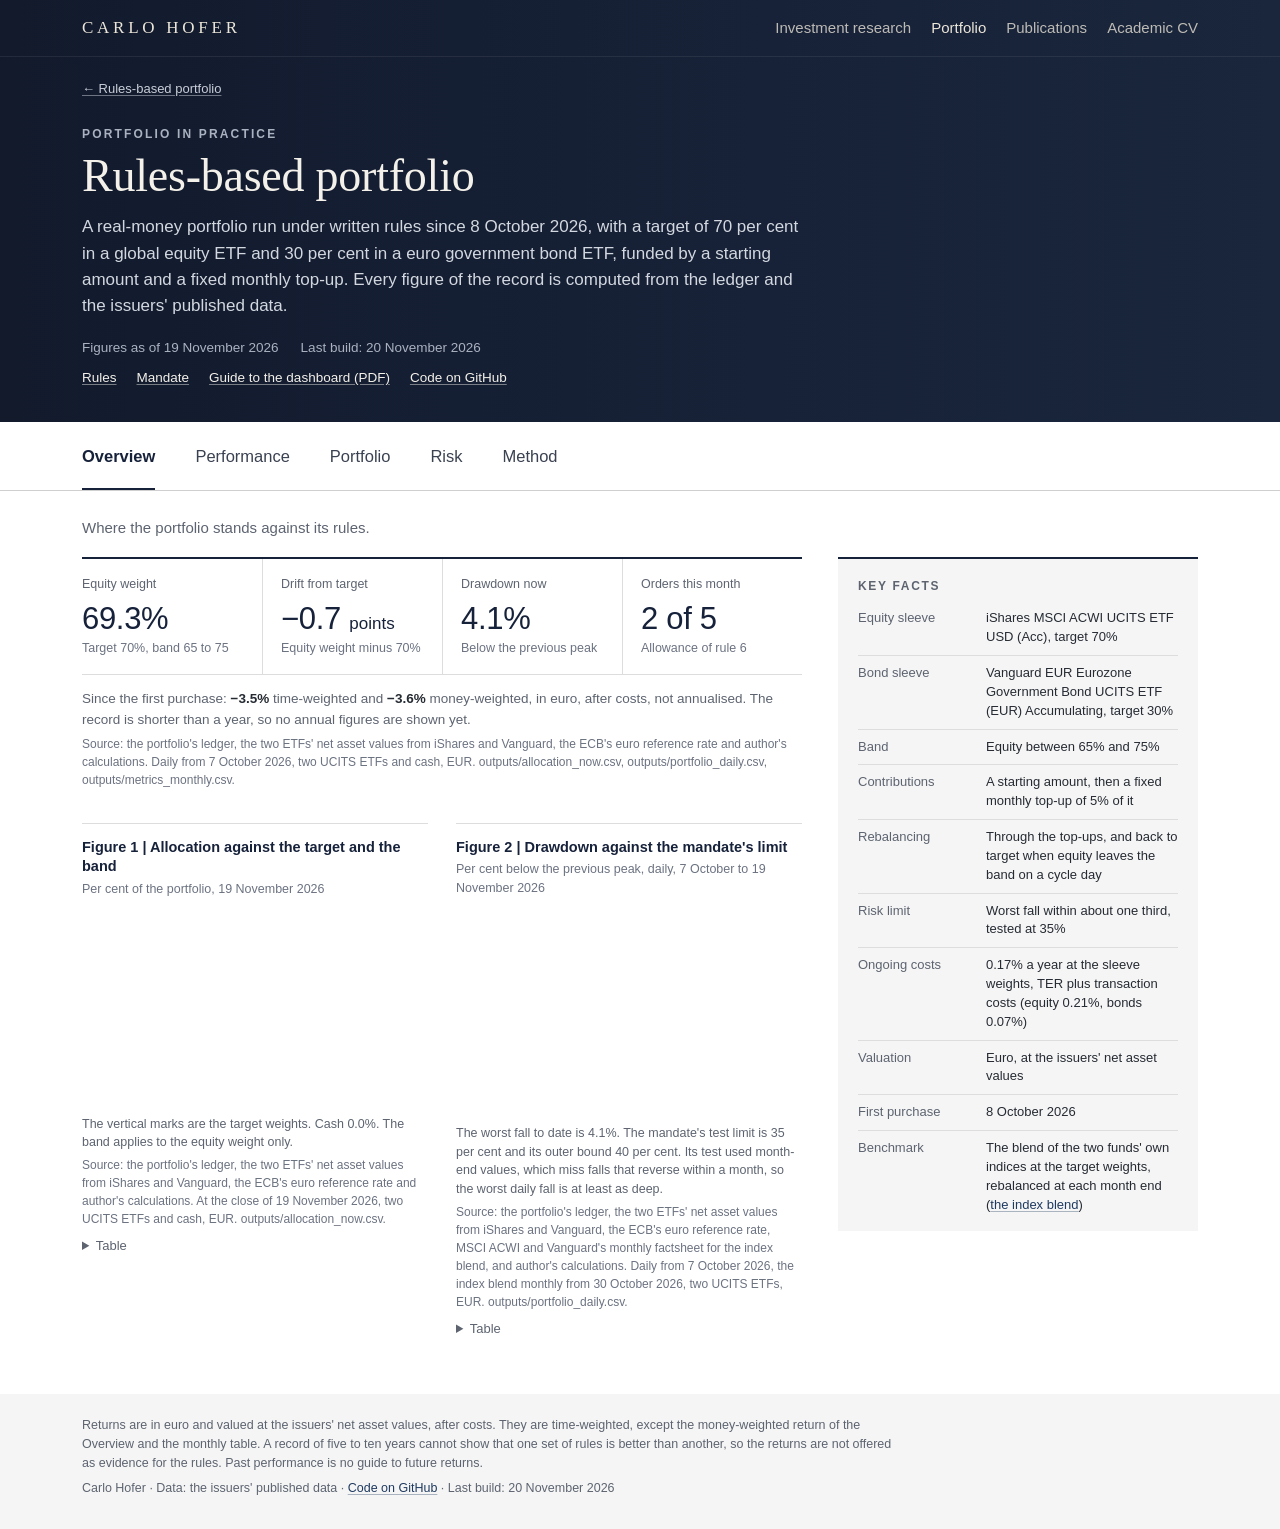
==== index.html @ 0133f90e "Test results worded as statistically significant or not, with the test and the level" ====
<!doctype html>
<html lang="en">
<head>
<meta charset="utf-8">
<meta name="viewport" content="width=device-width, initial-scale=1">
<title>Rules-based portfolio</title>
<link rel="icon" href="https://www.carlohofer.com/images/favicon.svg" type="image/svg+xml">
<meta name="description" content="A real-money portfolio run under written rules, 70/30 equity and euro government bonds: allocation, rebalancing, costs, look-through and factor exposures.">
<meta property="og:type" content="website">
<meta property="og:title" content="Rules-based portfolio">
<meta property="og:description" content="A real-money portfolio run under written rules, 70/30 equity and euro government bonds: allocation, rebalancing, costs, look-through and factor exposures.">
<meta property="og:url" content="https://www.carlohofer.com/rules-based-portfolio/">
<meta property="og:image" content="https://www.carlohofer.com/rules-based-portfolio/og-portfolio.png">
<meta property="og:image:width" content="2400">
<meta property="og:image:height" content="1260">
<meta name="twitter:card" content="summary_large_image">
<style>
:root { color-scheme: light; --plane: #ffffff; --surface: #ffffff; --ink: #262b33; --ink2: #5d6470; --muted: #6b7280; --grid: #e5e5e5; --axis: #cfcfcf; --ring: #dddddd; --accent: #16213a; --equity: #16213a; --bonds: #8d9ab0; }
@font-face {
  font-family: "EB Garamond"; src: url("https://www.carlohofer.com/assets/fonts/EBGaramond-var-latin.woff2") format("woff2");
  font-weight: 400 800; font-display: swap;
}
:root { --navy: #16213a; --tint: #f5f5f5; --rule: #dddddd; --frame: #cfcfcf; --link: #1f3a60; --meta: #6b7280; }
* { box-sizing: border-box; }
html { -webkit-text-size-adjust: 100%; }
body {
  margin: 0; background: var(--plane); color: var(--ink); -webkit-font-smoothing: antialiased;
  font: 15px/1.5 -apple-system, BlinkMacSystemFont, "Segoe UI", Roboto, "Helvetica Neue", Arial, sans-serif;
}
a { color: var(--link); text-underline-offset: .18em; text-decoration-color: rgba(31,58,96,.35); }
h1, h2 { font-family: "EB Garamond", Garamond, Georgia, serif; font-weight: 500; color: var(--navy); }
.wrap { max-width: 1180px; margin: 0 auto; padding: 0 32px; }

/* The band, the hero and the tab bar (Appendices B and E of the house standard). */
.ch-band { background: linear-gradient(90deg, #121a2c 0%, #172238 60%, #1a263b 100%); }
.ch-band__in {
  max-width: 1180px; margin: 0 auto; padding: 0 32px; height: 56px;
  display: flex; align-items: center; justify-content: space-between;
}
.ch-word {
  font-family: "EB Garamond", Garamond, Georgia, serif; font-weight: 500; text-transform: uppercase;
  letter-spacing: .22em; color: #ece6d9; text-decoration: none; font-size: 17px;
}
.ch-menu a { color: rgba(236,230,217,.78); text-decoration: none; font-size: 15px; margin-left: 20px; }
.ch-menu a:hover, .ch-menu a[aria-current] { color: #ece6d9; }
.ch-hero { background: linear-gradient(90deg, #121a2c 0%, #172238 60%, #1a263b 100%); border-top: 1px solid rgba(255,255,255,.07); padding: 6px 0 34px; color: #c9ced8; }
.ch-hero > div { max-width: 1180px; margin: 0 auto; padding: 0 32px; }
.ch-hero .ch-back { margin: 16px 0 0; font-size: 13px; color: #c9ced8; }
.ch-hero .ch-back a { color: #c9ced8; text-decoration-color: rgba(201,206,216,.5); }
.ch-over { margin: 26px 0 0; font-size: 12px; letter-spacing: .18em; text-transform: uppercase; font-weight: 600; color: #aab2c0; }
.ch-hero h1 { margin: 8px 0 0; font-size: 46px; line-height: 1.08; letter-spacing: -.005em; color: #f4f1ea; }
.ch-lead { max-width: 720px; margin: 14px 0 0; font-size: 17px; line-height: 1.55; color: #d3d8e0; }
.ch-meta { margin: 18px 0 0; font-size: 13.5px; color: #aab2c0; display: flex; flex-wrap: wrap; gap: 6px 22px; }
.ch-docs { margin: 10px 0 0; font-size: 13.5px; display: flex; flex-wrap: wrap; gap: 6px 20px; }
.ch-docs a { color: #f4f1ea; text-decoration-color: rgba(244,241,234,.45); }
.ch-tabs { position: sticky; top: 0; z-index: 5; background: #ffffff; border-bottom: 1px solid var(--frame); }
.ch-tabs > div { max-width: 1180px; margin: 0 auto; padding: 0 32px; display: flex; gap: 40px; overflow-x: auto; scrollbar-width: none; }
.ch-tabs > div::-webkit-scrollbar { display: none; }
.ch-tabs button {
  font: inherit; font-size: 16.5px; color: #3a4150; background: none; border: 0; border-bottom: 3px solid transparent;
  margin-bottom: -1px; padding: 22px 0 19px; white-space: nowrap; cursor: pointer; flex: 0 0 auto;
}
.ch-tabs button:hover { color: var(--navy); border-bottom-color: #c5ccd8; }
.ch-tabs button[aria-selected="true"] { color: var(--navy); font-weight: 600; border-bottom-color: var(--navy); }
.ch-tabs.more-r::after, .ch-tabs.more-l::before { content: ""; position: absolute; top: 0; bottom: 1px; width: 28px; pointer-events: none; }
.ch-tabs.more-r::after { right: 0; background: linear-gradient(90deg, rgba(255,255,255,0), #ffffff); }
.ch-tabs.more-l::before { left: 0; background: linear-gradient(270deg, rgba(255,255,255,0), #ffffff); }

/* The views. */
section.view { display: none; padding-bottom: 40px; }
section.view.active { display: block; }
.ch-view-lead { margin: 26px 0 0; font-size: 15px; color: var(--ink2); max-width: 760px; }
.partlead { margin: 18px 0 0; font-size: 15px; color: var(--ink2); max-width: 860px; }
.partlead a, .group .sub a { color: var(--link); }
.grid { display: grid; grid-template-columns: repeat(2, minmax(0, 1fr)); gap: 34px 28px; margin-top: 8px; }
.grid .wide { grid-column: 1 / -1; }
.grid .group { margin: 30px 0 -6px; padding: 18px 0 0; border-top: 2px solid var(--navy); }
.grid .group:first-child { margin-top: 10px; }
.grid .group h2 { font-size: 30px; line-height: 1.15; margin: 0; }
.grid .group .sub { color: var(--ink2); font-size: 15px; margin: 6px 0 0; max-width: 860px; }
.grid .section { margin: 12px 0 -14px; }
.grid .section h3 {
  display: flex; align-items: center; gap: 10px; margin: 0;
  font-family: "EB Garamond", Garamond, Georgia, serif; font-weight: 500; font-size: 23px; line-height: 1.2; color: var(--navy);
}
.grid .section h3::before { content: ""; flex: none; width: 12px; height: 12px; border-radius: 2px; background: var(--ink2); }
.grid .section.equity h3::before { background: var(--equity); }
.grid .section.bonds h3::before { background: var(--bonds); }
.grid .section .sub { color: var(--ink2); font-size: 14px; margin: 3px 0 0 22px; }

/* Exhibits (E6): a rule above, the title, the unit and period, the chart, the note and the source. */
.card { border-top: 1px solid var(--rule); padding: 14px 0 0; min-width: 0; }
.card h3 { margin: 0; font-size: 14.5px; font-weight: 600; line-height: 1.35; color: var(--navy); }
.card .asof { margin: 3px 0 10px; font-size: 12.5px; color: var(--meta); }
.card .note { margin: 6px 0 0; font-size: 12.5px; color: var(--ink2); max-width: 860px; }
.source { margin: 4px 0 0; font-size: 12px; color: var(--meta); overflow-wrap: anywhere; }
.rounding { font-size: 12px; color: var(--meta); margin: 4px 0 0; }
.plot { width: 100%; }
.empty { padding: 28px 8px; color: var(--ink2); font-size: 14px; text-align: center; background: var(--tint); }
.multiples { display: grid; grid-template-columns: repeat(3, minmax(0, 1fr)); gap: 8px 16px; }
.multiples .label { font-size: 13px; color: var(--ink2); margin: 0 0 0 4px; }
.card > p.label { font-size: 13px; font-weight: 600; color: var(--ink2); margin: 14px 0 0; }

/* The Overview (E5): the key figures, the returns, the pair, and the key facts beside them. */
.ch-top { display: grid; grid-template-columns: minmax(0, 1fr) 360px; gap: 36px; margin: 10px 0 0; align-items: start; }
.ch-main { min-width: 0; }
.ch-kpis { display: grid; grid-template-columns: repeat(4, 1fr); border-top: 2px solid var(--navy); border-bottom: 1px solid var(--rule); }
.ch-kpi { padding: 16px 18px 16px 0; min-width: 0; }
.ch-kpi + .ch-kpi { padding-left: 18px; border-left: 1px solid var(--rule); }
.ch-kpi__label { margin: 0; font-size: 12.5px; color: var(--ink2); font-weight: 500; }
.ch-kpi__value { margin: 6px 0 2px; font-size: 31px; font-weight: 500; line-height: 1.2; color: var(--navy); letter-spacing: -.01em; font-variant-numeric: tabular-nums lining-nums; }
.ch-kpi__value { white-space: nowrap; }
.ch-kpi__unit { font-size: 17px; font-weight: 500; letter-spacing: 0; }
.ch-kpi__ref { font-size: 12.5px; color: var(--meta); }
.ch-returns { margin: 14px 0 0; font-size: 13.5px; line-height: 1.55; color: var(--ink2); }
.ch-returns b { color: var(--ink); font-weight: 600; font-variant-numeric: tabular-nums; }
.ch-pair { display: grid; grid-template-columns: minmax(0, 1fr) minmax(0, 1fr); gap: 28px; margin: 34px 0 0; }
.ch-facts { background: var(--tint); border-top: 2px solid var(--navy); padding: 18px 20px 8px; }
.ch-facts h3 { margin: 0 0 6px; font-size: 12px; letter-spacing: .14em; text-transform: uppercase; color: var(--ink2); font-weight: 600; }
.ch-facts dl { margin: 0; }
.ch-fact { display: grid; grid-template-columns: 118px 1fr; gap: 10px; padding: 8px 0; border-top: 1px solid var(--rule); font-size: 13px; line-height: 1.45; }
.ch-fact:first-of-type { border-top: 0; }
.ch-fact dt { color: var(--ink2); }
.ch-fact dd { margin: 0; color: var(--ink); }

/* Rows of figures in the other views, drawn as the strip of key figures. */
.tiles { display: grid; grid-template-columns: repeat(6, minmax(0, 1fr)); border-top: 2px solid var(--navy); border-bottom: 1px solid var(--rule); }
.tile { padding: 14px 16px 14px 0; min-width: 0; }
.tile + .tile { padding-left: 16px; border-left: 1px solid var(--rule); }
.tile .name { font-size: 12.5px; color: var(--ink2); font-weight: 500; margin: 0 0 4px; }
.tile .value { font-size: 26px; font-weight: 500; line-height: 1.2; color: var(--navy); font-variant-numeric: tabular-nums lining-nums; }
.tile .change { font-size: 12.5px; color: var(--meta); margin-top: 4px; }
/* The name, the value and the note line up across the cells of a row, whichever label wraps. */
@supports (grid-template-rows: subgrid) {
  .tile { display: grid; grid-row: span 3; grid-template-rows: subgrid; row-gap: 0; }
}
.tilenote { font-size: 13px; color: var(--ink2); margin: 10px 0 0; max-width: 860px; }
.tiles.three { grid-template-columns: repeat(3, minmax(0, 1fr)); }
.tiles.four { grid-template-columns: repeat(4, minmax(0, 1fr)); }
.duo { display: grid; grid-template-columns: repeat(2, minmax(0, 1fr)); margin: 10px 0 6px; border-top: 1px solid var(--rule); border-bottom: 1px solid var(--rule); }
.duo .value { font-size: 22px; }

/* Tables. */
details.twin { margin-top: 8px; }
details.twin summary { font-size: 13px; color: var(--ink2); cursor: pointer; }
.tablewrap { overflow-x: auto; margin-top: 6px; }
.tw { position: relative; }
.tablewrap th:first-child, .tablewrap td:first-child { position: sticky; left: 0; background: var(--surface); z-index: 1; }
.tablewrap th:first-child { background: var(--tint); }
.tw.more::after {
  content: ""; position: absolute; top: 0; right: 0; bottom: 0; width: 28px;
  background: linear-gradient(90deg, rgba(255,255,255,0), #ffffff); pointer-events: none;
}
table { border-collapse: collapse; width: 100%; font-size: 13px; font-variant-numeric: tabular-nums; }
th, td { text-align: left; padding: 5px 8px; border-bottom: 1px solid var(--rule); white-space: nowrap; }
th { color: var(--ink2); font-weight: 600; background: var(--tint); }
td.num, th.num { text-align: right; }
table.headwrap th { white-space: normal; vertical-align: bottom; }
table.cellwrap td { white-space: normal; }

/* Text parts of the Method view and the Log. */
.rules { max-width: 860px; overflow-wrap: anywhere; }
.rules h1 { font-size: 1.3rem; } .rules h2 { font-size: 1.35rem; margin-top: 1.4em; }
.rules table { white-space: normal; min-width: 560px; }
.rules td, .rules th { white-space: normal; vertical-align: top; overflow-wrap: normal; }
.rules code { font-size: 0.86em; overflow-wrap: anywhere; }
.reportbody h2 { font-family: inherit; font-size: 15px; font-weight: 600; margin: 14px 0 6px; color: var(--ink); }
.reportbody p { font-size: 14px; margin: 6px 0; max-width: 860px; }
.reportbody table, table.prose { white-space: normal; min-width: 560px; }
.reportbody td, .reportbody th, table.prose td, table.prose th { white-space: normal; vertical-align: top; }
table.prose td:first-child, table.prose th:first-child { white-space: nowrap; }
.notebody p { margin: 8px 0 0; max-width: 760px; }
.notebody p.figures { color: var(--ink2); font-size: 13.5px; }
.quarterly ul.issues { list-style: none; margin: 10px 0 0; padding: 0; }
.quarterly ul.issues li { padding: 10px 0; border-top: 1px solid var(--rule); }
.quarterly ul.issues li .asof { display: block; margin: 2px 0 0; }
.card.essay > p.part { margin: 10px 0 0; max-width: 860px; }
.card.essay > .ch-pair { margin: 22px 0 14px; }
sup.fn { font-size: max(11px, 0.72em); line-height: 0; margin-left: 1px; }
sup.fn a { text-decoration: none; }
ol.notes { margin: 6px 0 0; padding-left: 1.6em; font-size: 13px; color: var(--ink2); max-width: 860px; }
ol.notes li { margin: 3px 0; overflow-wrap: anywhere; }
.card.projects > p { margin: 8px 0 0; max-width: 860px; font-size: 14px; }
dl.terms { display: grid; grid-template-columns: max-content 1fr; gap: 6px 18px; font-size: 14px; margin: 4px 0 0; max-width: 1000px; }
dl.terms dt { font-weight: 600; } dl.terms dd { margin: 0; color: var(--ink2); }

/* The footer (E8). */
footer { color: var(--ink2); background: var(--tint); font-size: 12.5px; padding: 22px 0 26px; margin-top: 16px; }
/* Collapsible panes (E10), in the tones of the tab bar, and the selector of a chart. */
.ch-panes { margin: 28px 0 0; border-bottom: 1px solid var(--frame); }
.ch-pane { border-top: 1px solid var(--frame); }
.ch-pane > summary { box-sizing: border-box; list-style: none; cursor: pointer; display: flex; align-items: flex-start; justify-content: space-between; gap: 16px; min-height: 44px; padding: 14px 0 13px; font-size: 16.5px; color: #3a4150; }
.ch-pane > summary::-webkit-details-marker { display: none; }
.ch-pane > summary::after { content: ""; flex: none; width: 8px; height: 8px; margin: calc(0.75em - 7px) 6px 0 0; border-right: 2px solid currentColor; border-bottom: 2px solid currentColor; transform: rotate(45deg); }
.ch-pane > summary:hover { color: var(--navy); }
.ch-pane > summary:focus-visible { outline: 2px solid var(--navy); outline-offset: 2px; }
.ch-pane[open] > summary { color: var(--navy); font-weight: 600; }
.ch-pane[open] > summary::after { transform: rotate(225deg); margin-top: calc(0.75em - 3px); }
.ch-pane__body { padding: 4px 0 26px; }
.ch-pane__body > .card { padding-top: 0; border-top: 0; }
.ch-pane__body > .card + .card { margin-top: 28px; padding-top: 14px; border-top: 1px solid var(--rule); }
/* A pane's headline over a lighter line that names its members, the groups of panes under their labels, and the line
   of links to the panes under the part's lead. A pane's address lands its headline under the tabs. */
.ch-pane { scroll-margin-top: 80px; }
.ch-pane__head { display: block; min-width: 0; }
.ch-pane__title { display: block; }
.ch-pane__members { display: block; margin-top: 2px; font-size: 13.5px; line-height: 1.4; font-weight: 400; color: var(--meta); }
.ch-panes--grouped { border-bottom: 0; }
.ch-group { border-bottom: 1px solid var(--frame); }
.ch-group + .ch-group { margin-top: 40px; }
.ch-group__label { margin: 0 0 10px; font-size: 12.5px; line-height: 1.4; font-weight: 600; letter-spacing: 0.06em; text-transform: uppercase; color: var(--meta); }
.ch-group__lead { margin: -4px 0 12px; font-size: 14px; line-height: 1.5; color: var(--ink2); }
.ch-jump { display: flex; flex-wrap: wrap; gap: 0 28px; margin: 12px 0 0; padding: 0; list-style: none; font-size: 14.5px; line-height: 1.35; }
.ch-jump li { margin: 0; }
.ch-jump a { display: inline-flex; align-items: center; min-height: 32px; color: #3a4150; text-decoration: underline; text-decoration-color: #c5ccd8; text-decoration-thickness: 1px; text-underline-offset: 4px; }
.ch-jump a:hover { color: var(--navy); text-decoration-color: var(--navy); }
.ch-jump a:focus-visible { outline: 2px solid var(--navy); outline-offset: 2px; }
table.history tr.group td { background: var(--tint); padding-top: 10px; }
.ch-select { margin: 10px 0 2px; font-size: 13.5px; color: var(--ink2); }
.ch-select select { font: inherit; color: var(--ink); margin-left: 6px; min-height: 36px; padding: 4px 8px; border: 1px solid var(--frame); background: var(--surface); }
footer p { margin: 0 0 6px; max-width: 820px; }
footer p.colophon { max-width: none; }

@media (max-width: 1000px) {
  .tiles { grid-template-columns: repeat(3, minmax(0, 1fr)); }
}
@media (max-width: 860px) {
  .wrap, .ch-band__in, .ch-hero > div, .ch-tabs > div { padding: 0 16px; }
  .ch-hero h1 { font-size: 34px; }
  .ch-lead { font-size: 16px; }
  .ch-tabs > div { gap: 15px; }
  .ch-tabs button { font-size: 14px; padding: 17px 0 14px; min-height: 44px; }
  .ch-top { grid-template-columns: minmax(0, 1fr); gap: 24px; }
  .ch-kpis { grid-template-columns: 1fr 1fr; }
  .ch-kpi__value { font-size: 27px; }
  .ch-kpi:nth-child(3) { border-left: 0; padding-left: 0; border-top: 1px solid var(--rule); }
  .ch-kpi:nth-child(4) { border-top: 1px solid var(--rule); }
  .ch-pair { grid-template-columns: minmax(0, 1fr); gap: 26px; }
  .ch-fact { grid-template-columns: 104px 1fr; }
  .grid { grid-template-columns: minmax(0, 1fr); gap: 30px; }
  .grid .group h2 { font-size: 26px; }
  .tiles, .tiles.three, .tiles.four { grid-template-columns: repeat(2, minmax(0, 1fr)); }
  .tile:nth-child(odd) { border-left: 0; padding-left: 0; }
  .tile:nth-child(n+3) { border-top: 1px solid var(--rule); }
  .tiles.three .tile:nth-child(3) { grid-column: 1 / -1; }
  .multiples { grid-template-columns: repeat(2, minmax(0, 1fr)); }
}
@media (max-width: 860px) {
  .ch-pane { scroll-margin-top: 64px; }
  .ch-pane > summary { font-size: 15px; }
  .ch-pane__members { font-size: 13px; }
  .ch-jump { gap: 0 20px; font-size: 14px; }
  .ch-jump a { min-height: 44px; }
}
@media (max-width: 399.98px) { .ch-pane > summary { font-size: 14px; gap: 10px; } }
@media (max-width: 385.98px) { .ch-pane > summary { font-size: 13.5px; } }
@media print { .ch-pane::details-content { content-visibility: visible; display: block; } .ch-pane > summary::after { display: none; } }
@media (max-width: 700px) {
  .tablewrap table.wrapfirst th:first-child, .tablewrap table.wrapfirst td:first-child { white-space: normal; min-width: 9em; }
}
@media (max-width: 600px) { .ch-band__in { height: 48px; } .ch-menu a:not(:first-child) { display: none; } }
@media (max-width: 480px) {
  .multiples { grid-template-columns: minmax(0, 1fr); }
  dl.terms { grid-template-columns: minmax(0, 1fr); }
  dl.terms dd { margin-bottom: 6px; }
  .duo { grid-template-columns: minmax(0, 1fr); }
  .duo .tile + .tile { border-left: 0; padding-left: 0; border-top: 1px solid var(--rule); }
}
@media (max-width: 385px) {
  .ch-tabs > div { gap: 9px; }
  .ch-tabs button { font-size: 13.5px; }
}
</style>
<script src="https://cdn.plot.ly/plotly-cartesian-2.35.2.min.js" integrity="sha384-gKF7EaMDoWW1zLWkouldmVWF5jqEKrAswAciW73iNzqlomabVVPO60XkJvL5q/Ie" crossorigin="anonymous" defer></script>
<script data-goatcounter="https://carlohofer.goatcounter.com/count" async src="https://gc.zgo.at/count.v5.js" crossorigin="anonymous" integrity="sha384-atnOLvQb9t+jTSipvd75X2yginT4PjVbqDdlJAmxMm+wYElFmeR6EmLP5bYeoRVQ"></script>
<script>
document.addEventListener('click', function (e) {
  var a = e.target.closest && e.target.closest('a[href]');
  if (!a || !window.goatcounter || !window.goatcounter.count) return;
  var u = new URL(a.href, location.href);
  var pdf = /\.pdf$/i.test(u.pathname);
  if (!pdf && u.hostname === location.hostname) return;
  var path = 'PDF ' + u.hostname + u.pathname;
  if (!pdf) path = 'Link ' + (u.hostname || u.protocol) + u.pathname;
  window.goatcounter.count({path: path, title: a.textContent.trim(), event: true});
});
</script>
</head>
<body>
<header class="ch-band"><div class="ch-band__in">
<a class="ch-word" href="https://www.carlohofer.com/">Carlo Hofer</a>
<div class="ch-menu" role="navigation" aria-label="Site"><a href="https://www.carlohofer.com/projects/">Investment research</a><a href="https://www.carlohofer.com/projects/rules-based-portfolio/" aria-current="true">Portfolio</a><a href="https://www.carlohofer.com/publications/">Publications</a><a href="https://www.carlohofer.com/cv/">Academic CV</a></div>
</div></header>
<header class="ch-hero"><div>
<p class="ch-back"><a href="https://www.carlohofer.com/projects/rules-based-portfolio/">&larr; Rules-based portfolio</a></p>
<p class="ch-over">Portfolio in practice</p>
<h1>Rules-based portfolio</h1>
<p class="ch-lead">A real-money portfolio run under written rules since 8 October 2026, with a target of 70 per cent in a global equity ETF and 30 per cent in a euro government bond ETF, funded by a starting amount and a fixed monthly top-up. Every figure of the record is computed from the ledger and the issuers&#x27; published data.</p>
<div class="ch-meta"><span>Figures as of 19 November 2026</span><span>Last build: 20 November 2026</span></div>
<div class="ch-docs"><a href="https://github.com/ochofer/rules-based-portfolio/blob/main/rules/RULES.md">Rules</a><a href="https://github.com/ochofer/rules-based-portfolio/blob/main/mandate/MANDATE.md">Mandate</a><a href="guide/guide.pdf">Guide to the dashboard (PDF)</a><a href="https://github.com/ochofer/rules-based-portfolio">Code on GitHub</a></div>
</div></header>
<div class="ch-tabs" role="navigation" aria-label="Views"><div><button type="button" data-view="overview" aria-selected="false">Overview</button><button type="button" data-view="performance" aria-selected="false">Performance</button><button type="button" data-view="portfolio" aria-selected="false">Portfolio</button><button type="button" data-view="risk" aria-selected="false">Risk</button><button type="button" data-view="method" aria-selected="false">Method</button></div></div>
<main class="wrap">
<section class="view" id="view-overview" aria-label="Overview"><p class="ch-view-lead">Where the portfolio stands against its rules.</p><div class="grid"><div class="wide ch-top"><div class="ch-main"><div class="ch-kpis"><div class="ch-kpi"><p class="ch-kpi__label">Equity weight</p><div class="ch-kpi__value">69.3%</div><div class="ch-kpi__ref">Target 70%, band 65 to 75</div></div><div class="ch-kpi"><p class="ch-kpi__label">Drift from target</p><div class="ch-kpi__value">−0.7 <span class="ch-kpi__unit">points</span></div><div class="ch-kpi__ref">Equity weight minus 70%</div></div><div class="ch-kpi"><p class="ch-kpi__label">Drawdown now</p><div class="ch-kpi__value">4.1%</div><div class="ch-kpi__ref">Below the previous peak</div></div><div class="ch-kpi"><p class="ch-kpi__label">Orders this month</p><div class="ch-kpi__value">2 of 5</div><div class="ch-kpi__ref">Allowance of rule 6</div></div></div><p class="ch-returns">Since the first purchase: <b>−3.5%</b> time-weighted and <b>−3.6%</b> money-weighted, in euro, after costs, not annualised. The record is shorter than a year, so no annual figures are shown yet.</p><p class="source">Source: the portfolio&#x27;s ledger, the two ETFs&#x27; net asset values from iShares and Vanguard, the ECB&#x27;s euro reference rate and author&#x27;s calculations. Daily from 7 October 2026, two UCITS ETFs and cash, EUR. outputs/allocation_now.csv, outputs/portfolio_daily.csv, outputs/metrics_monthly.csv.</p><div class="ch-pair"><article class="card"><h3 id="figure-1">Figure 1 | Allocation against the target and the band</h3><p class="asof">Per cent of the portfolio, 19 November 2026</p><div class="plot" id="c2" style="height:200px" role="img" aria-label="Allocation against the target and the band"></div><p class="note">The vertical marks are the target weights. Cash 0.0%. The band applies to the equity weight only.</p><p class="source">Source: the portfolio&#x27;s ledger, the two ETFs&#x27; net asset values from iShares and Vanguard, the ECB&#x27;s euro reference rate and author&#x27;s calculations. At the close of 19 November 2026, two UCITS ETFs and cash, EUR. outputs/allocation_now.csv.</p><details class="twin"><summary>Table</summary><div class="tw"><div class="tablewrap"><table><thead><tr><th>Sleeve</th><th class="num">Weight</th><th class="num">Target weight</th><th>Band</th></tr></thead><tbody><tr><td>Equity</td><td class="num">69.3%</td><td class="num">70.0%</td><td>Band 65 to 75</td></tr><tr><td>Bonds</td><td class="num">30.7%</td><td class="num">30.0%</td><td></td></tr><tr><td>Cash</td><td class="num">0.0%</td><td class="num"></td><td></td></tr></tbody></table></div></div><p class="rounding">Due to rounding, the parts may not sum to 100 per cent.</p></details></article><article class="card"><h3 id="figure-2">Figure 2 | Drawdown against the mandate&#x27;s limit</h3><p class="asof">Per cent below the previous peak, daily, 7 October to 19 November 2026</p><div class="plot" id="c4" style="height:210px" role="img" aria-label="Drawdown against the mandate&#x27;s limit"></div><p class="note">The worst fall to date is 4.1%. The mandate&#x27;s test limit is 35 per cent and its outer bound 40 per cent. Its test used month-end values, which miss falls that reverse within a month, so the worst daily fall is at least as deep.</p><p class="source">Source: the portfolio&#x27;s ledger, the two ETFs&#x27; net asset values from iShares and Vanguard, the ECB&#x27;s euro reference rate, MSCI ACWI and Vanguard&#x27;s monthly factsheet for the index blend, and author&#x27;s calculations. Daily from 7 October 2026, the index blend monthly from 30 October 2026, two UCITS ETFs, EUR. outputs/portfolio_daily.csv.</p><details class="twin"><summary>Table</summary><div class="tw"><div class="tablewrap"><table><thead><tr><th>Date</th><th class="num">Portfolio</th><th class="num">Index blend</th></tr></thead><tbody><tr><td>7 Oct 2026, start</td><td class="num">0.0%</td><td class="num">n/a</td></tr><tr><td>8 Oct 2026</td><td class="num">0.0%</td><td class="num">n/a</td></tr><tr><td>9 Oct 2026</td><td class="num">0.0%</td><td class="num">n/a</td></tr><tr><td>12 Oct 2026</td><td class="num">0.0%</td><td class="num">n/a</td></tr><tr><td>13 Oct 2026</td><td class="num">0.1%</td><td class="num">n/a</td></tr><tr><td>14 Oct 2026</td><td class="num">0.8%</td><td class="num">n/a</td></tr><tr><td>15 Oct 2026</td><td class="num">0.8%</td><td class="num">n/a</td></tr><tr><td>16 Oct 2026</td><td class="num">1.3%</td><td class="num">n/a</td></tr><tr><td>19 Oct 2026</td><td class="num">1.3%</td><td class="num">n/a</td></tr><tr><td>20 Oct 2026</td><td class="num">1.1%</td><td class="num">n/a</td></tr><tr><td>21 Oct 2026</td><td class="num">0.8%</td><td class="num">n/a</td></tr><tr><td>22 Oct 2026</td><td class="num">1.5%</td><td class="num">n/a</td></tr><tr><td>23 Oct 2026</td><td class="num">1.7%</td><td class="num">n/a</td></tr><tr><td>26 Oct 2026</td><td class="num">1.3%</td><td class="num">n/a</td></tr><tr><td>27 Oct 2026</td><td class="num">0.6%</td><td class="num">n/a</td></tr><tr><td>28 Oct 2026</td><td class="num">0.3%</td><td class="num">n/a</td></tr><tr><td>29 Oct 2026</td><td class="num">0.3%</td><td class="num">n/a</td></tr><tr><td>30 Oct 2026</td><td class="num">1.6%</td><td class="num">0.0%</td></tr><tr><td>2 Nov 2026</td><td class="num">2.0%</td><td class="num">n/a</td></tr><tr><td>3 Nov 2026</td><td class="num">1.8%</td><td class="num">n/a</td></tr><tr><td>4 Nov 2026</td><td class="num">1.3%</td><td class="num">n/a</td></tr><tr><td>5 Nov 2026</td><td class="num">3.0%</td><td class="num">n/a</td></tr><tr><td>6 Nov 2026</td><td class="num">3.1%</td><td class="num">n/a</td></tr><tr><td>9 Nov 2026</td><td class="num">1.8%</td><td class="num">n/a</td></tr><tr><td>10 Nov 2026</td><td class="num">2.0%</td><td class="num">n/a</td></tr><tr><td>11 Nov 2026</td><td class="num">0.7%</td><td class="num">n/a</td></tr><tr><td>12 Nov 2026</td><td class="num">0.8%</td><td class="num">n/a</td></tr><tr><td>13 Nov 2026</td><td class="num">1.0%</td><td class="num">n/a</td></tr><tr><td>16 Nov 2026</td><td class="num">1.9%</td><td class="num">n/a</td></tr><tr><td>17 Nov 2026</td><td class="num">2.6%</td><td class="num">n/a</td></tr><tr><td>18 Nov 2026</td><td class="num">2.8%</td><td class="num">n/a</td></tr><tr><td>19 Nov 2026</td><td class="num">4.1%</td><td class="num">n/a</td></tr></tbody></table></div></div></details></article></div></div><aside class="ch-facts" id="key-facts"><h3>Key facts</h3><dl><div class="ch-fact"><dt>Equity sleeve</dt><dd>iShares MSCI ACWI UCITS ETF USD (Acc), target 70%</dd></div><div class="ch-fact"><dt>Bond sleeve</dt><dd>Vanguard EUR Eurozone Government Bond UCITS ETF (EUR) Accumulating, target 30%</dd></div><div class="ch-fact"><dt>Band</dt><dd>Equity between 65% and 75%</dd></div><div class="ch-fact"><dt>Contributions</dt><dd>A starting amount, then a fixed monthly top-up of 5% of it</dd></div><div class="ch-fact"><dt>Rebalancing</dt><dd>Through the top-ups, and back to target when equity leaves the band on a cycle day</dd></div><div class="ch-fact"><dt>Risk limit</dt><dd>Worst fall within about one third, tested at 35%</dd></div><div class="ch-fact"><dt>Ongoing costs</dt><dd>0.17% a year at the sleeve weights, TER plus transaction costs (equity 0.21%, bonds 0.07%)</dd></div><div class="ch-fact"><dt>Valuation</dt><dd>Euro, at the issuers&#x27; net asset values</dd></div><div class="ch-fact"><dt>First purchase</dt><dd>8 October 2026</dd></div><div class="ch-fact"><dt>Benchmark</dt><dd>The blend of the two funds&#x27; own indices at the target weights, rebalanced at each month end (<a href="#method-not-done">the index blend</a>)</dd></div></dl></aside></div></div></section><section class="view" id="view-performance" aria-label="Performance"><p class="ch-view-lead">What the portfolio has returned since the first purchase, how that sets against its comparators, what was paid in and what running it costs.</p><div class="grid"><article class="card wide"><h3 id="figure-3">Figure 3 | Growth of 100: the portfolio, the two reference portfolios and the index blend</h3><p class="asof">As of 19 November 2026. 100 is the starting amount before the first order. The index blend starts at the portfolio&#x27;s level on the first month end, 30 October 2026, and is drawn once a second month&#x27;s returns are published</p><div class="plot" id="c3" style="height:340px" role="img" aria-label="Growth of 100: the portfolio, the two reference portfolios and the index blend"></div><p class="note">Reference B&#x27;s dotted line lies on reference A&#x27;s so far: on each cycle day the top-up alone has brought reference portfolio A back to the target weights, which is where reference portfolio B goes on every cycle day.</p><p class="note">Why the portfolio has no optimiser, no single market index as its benchmark, no views and no signal: <a href="#method-not-done">Method</a>.</p><p class="source">Source: the portfolio&#x27;s ledger, the two ETFs&#x27; net asset values from iShares and Vanguard, the ECB&#x27;s euro reference rate, MSCI ACWI and Vanguard&#x27;s monthly factsheet for the index blend, and author&#x27;s calculations. Daily from 7 October 2026, the index blend monthly from 30 October 2026, two UCITS ETFs, EUR. outputs/portfolio_daily.csv.</p><details class="twin"><summary>Table</summary><div class="tw"><div class="tablewrap"><table><thead><tr><th>Date</th><th class="num">Portfolio</th><th class="num">Reference A</th><th class="num">Reference B</th><th class="num">Index blend</th></tr></thead><tbody><tr><td>7 Oct 2026, start</td><td class="num">100.0</td><td class="num">100.0</td><td class="num">100.0</td><td class="num">n/a</td></tr><tr><td>8 Oct 2026</td><td class="num">100.1</td><td class="num">100.0</td><td class="num">100.0</td><td class="num">n/a</td></tr><tr><td>9 Oct 2026</td><td class="num">100.5</td><td class="num">100.4</td><td class="num">100.4</td><td class="num">n/a</td></tr><tr><td>12 Oct 2026</td><td class="num">100.6</td><td class="num">100.5</td><td class="num">100.5</td><td class="num">n/a</td></tr><tr><td>13 Oct 2026</td><td class="num">100.4</td><td class="num">100.3</td><td class="num">100.3</td><td class="num">n/a</td></tr><tr><td>14 Oct 2026</td><td class="num">99.7</td><td class="num">99.6</td><td class="num">99.6</td><td class="num">n/a</td></tr><tr><td>15 Oct 2026</td><td class="num">99.8</td><td class="num">99.7</td><td class="num">99.7</td><td class="num">n/a</td></tr><tr><td>16 Oct 2026</td><td class="num">99.2</td><td class="num">99.2</td><td class="num">99.2</td><td class="num">n/a</td></tr><tr><td>19 Oct 2026</td><td class="num">99.3</td><td class="num">99.2</td><td class="num">99.2</td><td class="num">n/a</td></tr><tr><td>20 Oct 2026</td><td class="num">99.5</td><td class="num">99.4</td><td class="num">99.4</td><td class="num">n/a</td></tr><tr><td>21 Oct 2026</td><td class="num">99.7</td><td class="num">99.6</td><td class="num">99.6</td><td class="num">n/a</td></tr><tr><td>22 Oct 2026</td><td class="num">99.0</td><td class="num">98.9</td><td class="num">98.9</td><td class="num">n/a</td></tr><tr><td>23 Oct 2026</td><td class="num">98.9</td><td class="num">98.8</td><td class="num">98.8</td><td class="num">n/a</td></tr><tr><td>26 Oct 2026</td><td class="num">99.3</td><td class="num">99.2</td><td class="num">99.2</td><td class="num">n/a</td></tr><tr><td>27 Oct 2026</td><td class="num">99.9</td><td class="num">99.8</td><td class="num">99.8</td><td class="num">n/a</td></tr><tr><td>28 Oct 2026</td><td class="num">100.3</td><td class="num">100.2</td><td class="num">100.2</td><td class="num">n/a</td></tr><tr><td>29 Oct 2026</td><td class="num">100.3</td><td class="num">100.2</td><td class="num">100.2</td><td class="num">n/a</td></tr><tr><td>30 Oct 2026</td><td class="num">99.0</td><td class="num">98.9</td><td class="num">98.9</td><td class="num">99.0</td></tr><tr><td>2 Nov 2026</td><td class="num">98.6</td><td class="num">98.5</td><td class="num">98.5</td><td class="num">n/a</td></tr><tr><td>3 Nov 2026</td><td class="num">98.7</td><td class="num">98.6</td><td class="num">98.6</td><td class="num">n/a</td></tr><tr><td>4 Nov 2026</td><td class="num">99.2</td><td class="num">99.1</td><td class="num">99.1</td><td class="num">n/a</td></tr><tr><td>5 Nov 2026</td><td class="num">97.5</td><td class="num">97.5</td><td class="num">97.5</td><td class="num">n/a</td></tr><tr><td>6 Nov 2026</td><td class="num">97.4</td><td class="num">97.4</td><td class="num">97.4</td><td class="num">n/a</td></tr><tr><td>9 Nov 2026</td><td class="num">98.7</td><td class="num">98.7</td><td class="num">98.7</td><td class="num">n/a</td></tr><tr><td>10 Nov 2026</td><td class="num">98.5</td><td class="num">98.5</td><td class="num">98.5</td><td class="num">n/a</td></tr><tr><td>11 Nov 2026</td><td class="num">99.8</td><td class="num">99.8</td><td class="num">99.8</td><td class="num">n/a</td></tr><tr><td>12 Nov 2026</td><td class="num">99.8</td><td class="num">99.7</td><td class="num">99.7</td><td class="num">n/a</td></tr><tr><td>13 Nov 2026</td><td class="num">99.6</td><td class="num">99.6</td><td class="num">99.6</td><td class="num">n/a</td></tr><tr><td>16 Nov 2026</td><td class="num">98.6</td><td class="num">98.6</td><td class="num">98.6</td><td class="num">n/a</td></tr><tr><td>17 Nov 2026</td><td class="num">97.9</td><td class="num">97.9</td><td class="num">97.9</td><td class="num">n/a</td></tr><tr><td>18 Nov 2026</td><td class="num">97.8</td><td class="num">97.7</td><td class="num">97.7</td><td class="num">n/a</td></tr><tr><td>19 Nov 2026</td><td class="num">96.5</td><td class="num">96.4</td><td class="num">96.4</td><td class="num">n/a</td></tr></tbody></table></div></div></details></article><div class="group wide" id="comparisons"><h2>Comparisons</h2><p class="sub">The record beside comparators that receive the same contributions on the same days, each with its volatility, its worst fall and the band chance alone produces over the same span.</p><ul class="ch-jump"><li><a href="#pane-same-rules">The benchmark and the rules without costs</a></li><li><a href="#pane-splits">Other splits of equity and bonds</a></li><li><a href="#pane-one-fund">One fund instead of two</a></li><li><a href="#pane-market">The global market portfolio</a></li><li><a href="#pane-savings">Savings</a></li><li><a href="#pane-managed">A bank&#x27;s managed profile</a></li><li><a href="#pane-effects">Where each difference came from</a></li></ul></div><article class="card wide"><h3 id="table-1">Table 1 | The portfolio and its comparators since the first purchase</h3><p class="asof">As of 19 November 2026</p><div class="tw"><div class="tablewrap"><table class="wrapfirst headwrap"><thead><tr><th>Comparator</th><th class="num">Return, time-weighted</th><th class="num">Volatility</th><th class="num">Worst fall</th><th class="num">Difference, points</th><th class="num">Band chance alone produces, points</th><th>Window</th></tr></thead><tbody><tr><td>The portfolio</td><td class="num">−3.5%</td><td class="num">10.8%</td><td class="num">4.1%</td><td class="num">n/a</td><td class="num">n/a</td><td>8 Oct to 19 Nov 2026, 31 days</td></tr><tr><td>The benchmark, the index blend</td><td class="num">n/a</td><td class="num">n/a</td><td class="num">n/a</td><td class="num">n/a</td><td class="num">n/a</td><td>Month ends from 30 Oct 2026</td></tr><tr><td>The same rules with the first-ranked funds</td><td class="num">−3.6%</td><td class="num">10.7%</td><td class="num">4.0%</td><td class="num">+0.0</td><td class="num">±0.2, inside the band</td><td>8 Oct to 19 Nov 2026, 31 days</td></tr><tr><td>Reference A, the same rules without costs</td><td class="num">−3.6%</td><td class="num">10.7%</td><td class="num">4.0%</td><td class="num">−0.1</td><td class="num">±0.2, inside the band</td><td>8 Oct to 19 Nov 2026, 31 days</td></tr><tr><td>Reference B, back to the target weights every cycle day</td><td class="num">−3.6%</td><td class="num">10.7%</td><td class="num">4.0%</td><td class="num">−0.1</td><td class="num">±0.2, inside the band</td><td>8 Oct to 19 Nov 2026, 31 days</td></tr><tr><td>100/0, the same rules</td><td class="num">−5.5%</td><td class="num">15.4%</td><td class="num">6.1%</td><td class="num">−1.9</td><td class="num">±3.4, inside the band</td><td>8 Oct to 19 Nov 2026, 31 days</td></tr><tr><td>90/10, the same rules</td><td class="num">−4.8%</td><td class="num">13.8%</td><td class="num">5.4%</td><td class="num">−1.3</td><td class="num">±2.2, inside the band</td><td>8 Oct to 19 Nov 2026, 31 days</td></tr><tr><td>80/20, the same rules</td><td class="num">−4.2%</td><td class="num">12.2%</td><td class="num">4.7%</td><td class="num">−0.7</td><td class="num">±1.1, inside the band</td><td>8 Oct to 19 Nov 2026, 31 days</td></tr><tr><td>60/40, the same rules</td><td class="num">−3.0%</td><td class="num">9.2%</td><td class="num">3.4%</td><td class="num">+0.6</td><td class="num">±1.2, inside the band</td><td>8 Oct to 19 Nov 2026, 31 days</td></tr><tr><td>The S&amp;P 500 fund</td><td class="num">−5.9%</td><td class="num">19.8%</td><td class="num">6.4%</td><td class="num">−2.4</td><td class="num">±7.0, inside the band</td><td>8 Oct to 19 Nov 2026, 31 days</td></tr><tr><td>The MSCI World fund</td><td class="num">−4.7%</td><td class="num">16.1%</td><td class="num">5.3%</td><td class="num">−1.2</td><td class="num">±4.0, inside the band</td><td>8 Oct to 19 Nov 2026, 31 days</td></tr><tr><td>LifeStrategy 60% Equity</td><td class="num">−2.7%</td><td class="num">9.0%</td><td class="num">3.3%</td><td class="num">+0.8</td><td class="num">±2.5, inside the band</td><td>8 Oct to 19 Nov 2026, 31 days</td></tr><tr><td>LifeStrategy 80% Equity</td><td class="num">−4.0%</td><td class="num">12.2%</td><td class="num">4.7%</td><td class="num">−0.4</td><td class="num">±2.8, inside the band</td><td>8 Oct to 19 Nov 2026, 31 days</td></tr><tr><td>The Nasdaq-100 fund</td><td class="num">−12.2%</td><td class="num">31.2%</td><td class="num">13.9%</td><td class="num">−8.6</td><td class="num">±15.4, inside the band</td><td>8 Oct to 19 Nov 2026, 31 days</td></tr><tr><td>The Mag7 fund</td><td class="num">n/a</td><td class="num">n/a</td><td class="num">n/a</td><td class="num">n/a</td><td class="num">n/a</td><td>Net asset values only to 18 Nov 2026</td></tr><tr><td>The global market portfolio</td><td class="num">−1.8%</td><td class="num">9.3%</td><td class="num">2.8%</td><td class="num">+1.7</td><td class="num">±1.9, inside the band</td><td>8 Oct to 19 Nov 2026, 31 days</td></tr><tr><td>Savings at the euro short-term rate</td><td class="num">+0.3%</td><td class="num">0.1%</td><td class="num">0.0%</td><td class="num">+3.8</td><td class="num">±7.5, inside the band</td><td>8 Oct to 19 Nov 2026, 31 days</td></tr><tr><td>Rabobank&#x27;s managed profile Offensief</td><td class="num">n/a</td><td class="num">n/a</td><td class="num">n/a</td><td class="num">n/a</td><td class="num">n/a</td><td>Rabobank publishes returns by calendar year only, after the funds&#x27; costs and before its own, and none over the record&#x27;s dates</td></tr></tbody></table></div></div><p class="note">In euro, on the same contributions on the same days, at the issuers&#x27; net asset values or the published rate. The comparators carry no costs, and the portfolio&#x27;s costs are in the Costs part. Returns since the first purchase are cumulative and not annualised. Differences are the comparator&#x27;s return minus the portfolio&#x27;s, in percentage points.</p><p class="note">The band is the one chance alone produces over the same span: plus or minus twice the tracking error against the comparator, from daily differences, times the square root of the years. The tracking error against the comparator, from daily differences, is the standard deviation of the daily differences between the comparator&#x27;s return and the portfolio&#x27;s, times the square root of 252.</p><p class="note">A daily comparator&#x27;s volatility, correlation, difference and band are shown from its 20th daily return, about a month, and its effects with them. The benchmark has values at month ends only, because the bond index has no public daily series. Its return runs from the first month end and is shown from the second, and its volatility, worst fall, correlation, difference and band come from monthly values times the square root of 12 and are shown from the sixth month end, since a tracking error against the benchmark from fewer monthly differences is not an estimate.</p><p class="note">Volatility, worst falls and correlations become informative within months, and differences of return over years. Over the record&#x27;s 31 trading days a difference says nothing about either rule set.</p><p class="source">Source: the portfolio&#x27;s ledger, the net asset values of the funds held and compared from iShares, Vanguard, State Street, HSBC, DWS and HANetf, MSCI ACWI and Vanguard&#x27;s monthly factsheet for the benchmark, the ECB&#x27;s euro reference rate and euro short-term rate, the weights of Doeswijk, Lam and Swinkels (2024), Rabobank&#x27;s cost overview, and author&#x27;s calculations. Daily from the first purchase on 8 October 2026, the benchmark monthly from 30 October 2026, the portfolio and 17 comparators, EUR. outputs/comparisons.csv.</p></article><div class="wide ch-pair"><article class="card"><h3 id="figure-4">Figure 4 | The difference of each comparator to the portfolio, and its band</h3><p class="asof">As of 19 November 2026. Points, comparator minus the portfolio</p><div class="plot" id="comparisons-differences" style="height:650px" role="img" aria-label="The difference of each comparator to the portfolio, and its band"></div><p class="note">The navy bar is the difference and the light bar the band chance alone produces over the same span, centred on zero. The benchmark joins at the sixth month end, and a daily comparator at its 20th daily return.</p><p class="source">Source: the portfolio&#x27;s ledger, the net asset values of the funds held and compared from iShares, Vanguard, State Street, HSBC and DWS, the ECB&#x27;s euro reference rate and euro short-term rate, the weights of Doeswijk, Lam and Swinkels (2024), and author&#x27;s calculations. Daily from the first purchase on 8 October 2026, each comparator with a band, EUR. outputs/comparisons.csv.</p><details class="twin"><summary>Table</summary><div class="tw"><div class="tablewrap"><table class="wrapfirst"><thead><tr><th>Comparator</th><th class="num">Difference, points</th><th class="num">Band chance alone produces, points</th><th class="num">Volatility</th><th class="num">Worst fall</th></tr></thead><tbody><tr><td>The same rules with the first-ranked funds</td><td class="num">+0.0</td><td class="num">±0.2, inside the band</td><td class="num">10.7%</td><td class="num">4.0%</td></tr><tr><td>Reference A, the same rules without costs</td><td class="num">−0.1</td><td class="num">±0.2, inside the band</td><td class="num">10.7%</td><td class="num">4.0%</td></tr><tr><td>Reference B, back to the target weights every cycle day</td><td class="num">−0.1</td><td class="num">±0.2, inside the band</td><td class="num">10.7%</td><td class="num">4.0%</td></tr><tr><td>100/0, the same rules</td><td class="num">−1.9</td><td class="num">±3.4, inside the band</td><td class="num">15.4%</td><td class="num">6.1%</td></tr><tr><td>90/10, the same rules</td><td class="num">−1.3</td><td class="num">±2.2, inside the band</td><td class="num">13.8%</td><td class="num">5.4%</td></tr><tr><td>80/20, the same rules</td><td class="num">−0.7</td><td class="num">±1.1, inside the band</td><td class="num">12.2%</td><td class="num">4.7%</td></tr><tr><td>60/40, the same rules</td><td class="num">+0.6</td><td class="num">±1.2, inside the band</td><td class="num">9.2%</td><td class="num">3.4%</td></tr><tr><td>The S&amp;P 500 fund</td><td class="num">−2.4</td><td class="num">±7.0, inside the band</td><td class="num">19.8%</td><td class="num">6.4%</td></tr><tr><td>The MSCI World fund</td><td class="num">−1.2</td><td class="num">±4.0, inside the band</td><td class="num">16.1%</td><td class="num">5.3%</td></tr><tr><td>LifeStrategy 60% Equity</td><td class="num">+0.8</td><td class="num">±2.5, inside the band</td><td class="num">9.0%</td><td class="num">3.3%</td></tr><tr><td>LifeStrategy 80% Equity</td><td class="num">−0.4</td><td class="num">±2.8, inside the band</td><td class="num">12.2%</td><td class="num">4.7%</td></tr><tr><td>The Nasdaq-100 fund</td><td class="num">−8.6</td><td class="num">±15.4, inside the band</td><td class="num">31.2%</td><td class="num">13.9%</td></tr><tr><td>The global market portfolio</td><td class="num">+1.7</td><td class="num">±1.9, inside the band</td><td class="num">9.3%</td><td class="num">2.8%</td></tr><tr><td>Savings at the euro short-term rate</td><td class="num">+3.8</td><td class="num">±7.5, inside the band</td><td class="num">0.1%</td><td class="num">0.0%</td></tr></tbody></table></div></div></details></article><article class="card"><h3 id="figure-5">Figure 5 | Volatility against return since the first purchase</h3><p class="asof">As of 19 November 2026</p><div class="plot" id="comparisons-ladder" style="height:380px" role="img" aria-label="Volatility against return since the first purchase"></div><p class="note">The splits under the same rules lie on one line through reference portfolio A, which is 70/30. The benchmark joins at the sixth month end. Volatility, worst falls and correlations become informative within months, and differences of return over years. Over the record&#x27;s 31 trading days a difference says nothing about either rule set.</p><p class="source">Source: the portfolio&#x27;s ledger, the net asset values of the funds held and compared from iShares, Vanguard, State Street, HSBC and DWS, the ECB&#x27;s euro reference rate and euro short-term rate, the weights of Doeswijk, Lam and Swinkels (2024), and author&#x27;s calculations. Daily from the first purchase on 8 October 2026, each comparator with a band, EUR. outputs/comparisons.csv.</p><details class="twin"><summary>Table</summary><div class="tw"><div class="tablewrap"><table class="wrapfirst"><thead><tr><th>Comparator</th><th class="num">Volatility</th><th class="num">Return, time-weighted</th><th class="num">Worst fall</th><th class="num">Band chance alone produces, points</th></tr></thead><tbody><tr><td>The portfolio</td><td class="num">10.8%</td><td class="num">−3.5%</td><td class="num">4.1%</td><td class="num">n/a</td></tr><tr><td>The same rules with the first-ranked funds</td><td class="num">10.7%</td><td class="num">−3.6%</td><td class="num">4.0%</td><td class="num">±0.2, inside the band</td></tr><tr><td>Reference A, the same rules without costs</td><td class="num">10.7%</td><td class="num">−3.6%</td><td class="num">4.0%</td><td class="num">±0.2, inside the band</td></tr><tr><td>Reference B, back to the target weights every cycle day</td><td class="num">10.7%</td><td class="num">−3.6%</td><td class="num">4.0%</td><td class="num">±0.2, inside the band</td></tr><tr><td>100/0, the same rules</td><td class="num">15.4%</td><td class="num">−5.5%</td><td class="num">6.1%</td><td class="num">±3.4, inside the band</td></tr><tr><td>90/10, the same rules</td><td class="num">13.8%</td><td class="num">−4.8%</td><td class="num">5.4%</td><td class="num">±2.2, inside the band</td></tr><tr><td>80/20, the same rules</td><td class="num">12.2%</td><td class="num">−4.2%</td><td class="num">4.7%</td><td class="num">±1.1, inside the band</td></tr><tr><td>60/40, the same rules</td><td class="num">9.2%</td><td class="num">−3.0%</td><td class="num">3.4%</td><td class="num">±1.2, inside the band</td></tr><tr><td>The S&amp;P 500 fund</td><td class="num">19.8%</td><td class="num">−5.9%</td><td class="num">6.4%</td><td class="num">±7.0, inside the band</td></tr><tr><td>The MSCI World fund</td><td class="num">16.1%</td><td class="num">−4.7%</td><td class="num">5.3%</td><td class="num">±4.0, inside the band</td></tr><tr><td>LifeStrategy 60% Equity</td><td class="num">9.0%</td><td class="num">−2.7%</td><td class="num">3.3%</td><td class="num">±2.5, inside the band</td></tr><tr><td>LifeStrategy 80% Equity</td><td class="num">12.2%</td><td class="num">−4.0%</td><td class="num">4.7%</td><td class="num">±2.8, inside the band</td></tr><tr><td>The Nasdaq-100 fund</td><td class="num">31.2%</td><td class="num">−12.2%</td><td class="num">13.9%</td><td class="num">±15.4, inside the band</td></tr><tr><td>The global market portfolio</td><td class="num">9.3%</td><td class="num">−1.8%</td><td class="num">2.8%</td><td class="num">±1.9, inside the band</td></tr><tr><td>Savings at the euro short-term rate</td><td class="num">0.1%</td><td class="num">+0.3%</td><td class="num">0.0%</td><td class="num">±7.5, inside the band</td></tr></tbody></table></div></div></details></article></div><div class="wide ch-panes ch-panes--grouped"><div class="ch-group"><p class="ch-group__label">The comparators</p><details class="ch-pane" id="pane-same-rules"><summary><span class="ch-pane__head"><span class="ch-pane__title">The benchmark and the rules without costs</span><span class="ch-pane__members">The index blend, the same rules with the first-ranked funds, reference portfolios A and B</span></span></summary><div class="ch-pane__body"><article class="card wide"><h3 id="figure-6">Figure 6 | The benchmark and the rules without costs: the difference to the portfolio over time</h3><p class="asof">As of 19 November 2026. Points, comparator minus the portfolio</p><div class="plot" id="comparisons-same-rules" style="height:300px" role="img" aria-label="The benchmark and the rules without costs: the difference to the portfolio over time"></div><p class="note">Reference portfolio A follows the rules at net asset value without costs, so its difference to the portfolio is the implementation cost with the opposite sign. Reference portfolio B goes back to the target weights on every cycle day, so its difference to reference portfolio A is the drift effect. The same rules with the first-ranked funds holds the first equity fund of the rules&#x27; own ranking, SPDR MSCI ACWI, which the account does not offer, in place of the held one, and the bond fund held, which ranks first, under reference portfolio A&#x27;s rules. Its two funds track the benchmark&#x27;s two indices, and it has a value every day. The benchmark remains the index blend. It has values at month ends only, so it has a row in this pane&#x27;s table and no line in its chart. Its figures appear as the note under <a href="#table-1">Table 1</a> says, and its growth is in <a href="#figure-3">Figure 3</a>.</p><p class="note">The realised tracking error against the benchmark, the standard deviation of the monthly active returns, times the square root of 12, appears from the sixth month end, March 2027, on five monthly differences.</p><p class="note">The band is the one chance alone produces over the same span: plus or minus twice the tracking error against the comparator, from daily differences, times the square root of the years. The tracking error against the comparator, from daily differences, is the standard deviation of the daily differences between the comparator&#x27;s return and the portfolio&#x27;s, times the square root of 252.</p><div class="tw"><div class="tablewrap"><table class="wrapfirst headwrap"><thead><tr><th>Comparator</th><th class="num">Time-weighted return</th><th class="num">Money-weighted return</th><th class="num">Volatility</th><th class="num">Worst fall</th><th class="num">Correlation</th><th class="num">Difference, points</th><th class="num">Band, points</th></tr></thead><tbody><tr><td>The portfolio</td><td class="num">−3.5%</td><td class="num">−3.6%</td><td class="num">10.8%</td><td class="num">4.1%, 12 Oct to 19 Nov 2026</td><td class="num">n/a</td><td class="num">n/a</td><td class="num">n/a</td></tr><tr><td>The benchmark, the index blend</td><td class="num">n/a</td><td class="num">n/a</td><td class="num">n/a</td><td class="num">n/a</td><td class="num">n/a</td><td class="num">n/a</td><td class="num">n/a</td></tr><tr><td>The same rules with the first-ranked funds</td><td class="num">−3.6%</td><td class="num">−3.6%</td><td class="num">10.7%</td><td class="num">4.0%, 12 Oct to 19 Nov 2026</td><td class="num">1.00</td><td class="num">+0.0</td><td class="num">±0.2, inside the band</td></tr><tr><td>Reference A, the same rules without costs</td><td class="num">−3.6%</td><td class="num">−3.6%</td><td class="num">10.7%</td><td class="num">4.0%, 12 Oct to 19 Nov 2026</td><td class="num">1.00</td><td class="num">−0.1</td><td class="num">±0.2, inside the band</td></tr><tr><td>Reference B, back to the target weights every cycle day</td><td class="num">−3.6%</td><td class="num">−3.6%</td><td class="num">10.7%</td><td class="num">4.0%, 12 Oct to 19 Nov 2026</td><td class="num">1.00</td><td class="num">−0.1</td><td class="num">±0.2, inside the band</td></tr></tbody></table></div></div><p class="source">Source: the portfolio&#x27;s ledger, the two ETFs&#x27; net asset values from iShares and Vanguard, State Street&#x27;s for the first-ranked equity fund, the ECB&#x27;s euro reference rate, MSCI ACWI and Vanguard&#x27;s monthly factsheet for the benchmark, and author&#x27;s calculations. Daily from 7 October 2026, the benchmark monthly from 30 October 2026, the benchmark and three comparators, EUR. outputs/comparisons_daily.csv, outputs/comparisons.csv.</p><details class="twin"><summary>Table</summary><div class="tw"><div class="tablewrap"><table><thead><tr><th>Date</th><th class="num">First-ranked funds</th><th class="num">Reference A</th><th class="num">Reference B</th></tr></thead><tbody><tr><td>7 Oct 2026, start</td><td class="num">+0.0 points</td><td class="num">+0.0 points</td><td class="num">+0.0 points</td></tr><tr><td>8 Oct 2026</td><td class="num">−0.1 points</td><td class="num">−0.1 points</td><td class="num">−0.1 points</td></tr><tr><td>9 Oct 2026</td><td class="num">−0.1 points</td><td class="num">−0.1 points</td><td class="num">−0.1 points</td></tr><tr><td>12 Oct 2026</td><td class="num">−0.1 points</td><td class="num">−0.1 points</td><td class="num">−0.1 points</td></tr><tr><td>13 Oct 2026</td><td class="num">−0.1 points</td><td class="num">−0.1 points</td><td class="num">−0.1 points</td></tr><tr><td>14 Oct 2026</td><td class="num">−0.1 points</td><td class="num">−0.1 points</td><td class="num">−0.1 points</td></tr><tr><td>15 Oct 2026</td><td class="num">−0.1 points</td><td class="num">−0.1 points</td><td class="num">−0.1 points</td></tr><tr><td>16 Oct 2026</td><td class="num">−0.1 points</td><td class="num">−0.1 points</td><td class="num">−0.1 points</td></tr><tr><td>19 Oct 2026</td><td class="num">−0.1 points</td><td class="num">−0.1 points</td><td class="num">−0.1 points</td></tr><tr><td>20 Oct 2026</td><td class="num">−0.1 points</td><td class="num">−0.1 points</td><td class="num">−0.1 points</td></tr><tr><td>21 Oct 2026</td><td class="num">−0.1 points</td><td class="num">−0.1 points</td><td class="num">−0.1 points</td></tr><tr><td>22 Oct 2026</td><td class="num">−0.1 points</td><td class="num">−0.1 points</td><td class="num">−0.1 points</td></tr><tr><td>23 Oct 2026</td><td class="num">−0.1 points</td><td class="num">−0.1 points</td><td class="num">−0.1 points</td></tr><tr><td>26 Oct 2026</td><td class="num">−0.1 points</td><td class="num">−0.1 points</td><td class="num">−0.1 points</td></tr><tr><td>27 Oct 2026</td><td class="num">−0.1 points</td><td class="num">−0.1 points</td><td class="num">−0.1 points</td></tr><tr><td>28 Oct 2026</td><td class="num">−0.1 points</td><td class="num">−0.1 points</td><td class="num">−0.1 points</td></tr><tr><td>29 Oct 2026</td><td class="num">−0.1 points</td><td class="num">−0.1 points</td><td class="num">−0.1 points</td></tr><tr><td>30 Oct 2026</td><td class="num">−0.1 points</td><td class="num">−0.1 points</td><td class="num">−0.1 points</td></tr><tr><td>2 Nov 2026</td><td class="num">−0.1 points</td><td class="num">−0.1 points</td><td class="num">−0.1 points</td></tr><tr><td>3 Nov 2026</td><td class="num">−0.1 points</td><td class="num">−0.1 points</td><td class="num">−0.1 points</td></tr><tr><td>4 Nov 2026</td><td class="num">−0.1 points</td><td class="num">−0.1 points</td><td class="num">−0.1 points</td></tr><tr><td>5 Nov 2026</td><td class="num">−0.1 points</td><td class="num">−0.1 points</td><td class="num">−0.1 points</td></tr><tr><td>6 Nov 2026</td><td class="num">+0.0 points</td><td class="num">−0.1 points</td><td class="num">−0.1 points</td></tr><tr><td>9 Nov 2026</td><td class="num">+0.0 points</td><td class="num">−0.1 points</td><td class="num">−0.1 points</td></tr><tr><td>10 Nov 2026</td><td class="num">+0.0 points</td><td class="num">−0.1 points</td><td class="num">−0.1 points</td></tr><tr><td>11 Nov 2026</td><td class="num">+0.0 points</td><td class="num">−0.1 points</td><td class="num">−0.1 points</td></tr><tr><td>12 Nov 2026</td><td class="num">+0.0 points</td><td class="num">−0.1 points</td><td class="num">−0.1 points</td></tr><tr><td>13 Nov 2026</td><td class="num">−0.1 points</td><td class="num">−0.1 points</td><td class="num">−0.1 points</td></tr><tr><td>16 Nov 2026</td><td class="num">+0.0 points</td><td class="num">−0.1 points</td><td class="num">−0.1 points</td></tr><tr><td>17 Nov 2026</td><td class="num">+0.0 points</td><td class="num">−0.1 points</td><td class="num">−0.1 points</td></tr><tr><td>18 Nov 2026</td><td class="num">+0.0 points</td><td class="num">−0.1 points</td><td class="num">−0.1 points</td></tr><tr><td>19 Nov 2026</td><td class="num">+0.0 points</td><td class="num">−0.1 points</td><td class="num">−0.1 points</td></tr></tbody></table></div></div></details></article></div></details><details class="ch-pane" id="pane-splits"><summary><span class="ch-pane__head"><span class="ch-pane__title">Other splits of equity and bonds</span><span class="ch-pane__members">100/0, 90/10, 80/20, 60/40</span></span></summary><div class="ch-pane__body"><article class="card wide"><h3 id="figure-7">Figure 7 | Other splits of equity and bonds: the difference to the portfolio over time</h3><p class="asof">As of 19 November 2026. Points, comparator minus the portfolio</p><div class="plot" id="comparisons-splits" style="height:300px" role="img" aria-label="Other splits of equity and bonds: the difference to the portfolio over time"></div><p class="note">The same two ETFs at other target weights, under rules 3 to 6 with the band of rule 5 five points either side of each target, which never binds for 100/0.</p><p class="note">The band is the one chance alone produces over the same span: plus or minus twice the tracking error against the comparator, from daily differences, times the square root of the years. The tracking error against the comparator, from daily differences, is the standard deviation of the daily differences between the comparator&#x27;s return and the portfolio&#x27;s, times the square root of 252.</p><div class="tw"><div class="tablewrap"><table class="wrapfirst headwrap"><thead><tr><th>Comparator</th><th class="num">Time-weighted return</th><th class="num">Money-weighted return</th><th class="num">Volatility</th><th class="num">Worst fall</th><th class="num">Correlation</th><th class="num">Difference, points</th><th class="num">Band, points</th></tr></thead><tbody><tr><td>The portfolio</td><td class="num">−3.5%</td><td class="num">−3.6%</td><td class="num">10.8%</td><td class="num">4.1%, 12 Oct to 19 Nov 2026</td><td class="num">n/a</td><td class="num">n/a</td><td class="num">n/a</td></tr><tr><td>100/0, the same rules</td><td class="num">−5.5%</td><td class="num">−5.5%</td><td class="num">15.4%</td><td class="num">6.1%, 12 Oct to 19 Nov 2026</td><td class="num">0.99</td><td class="num">−1.9</td><td class="num">±3.4, inside the band</td></tr><tr><td>90/10, the same rules</td><td class="num">−4.8%</td><td class="num">−4.9%</td><td class="num">13.8%</td><td class="num">5.4%, 12 Oct to 19 Nov 2026</td><td class="num">1.00</td><td class="num">−1.3</td><td class="num">±2.2, inside the band</td></tr><tr><td>80/20, the same rules</td><td class="num">−4.2%</td><td class="num">−4.2%</td><td class="num">12.2%</td><td class="num">4.7%, 12 Oct to 19 Nov 2026</td><td class="num">1.00</td><td class="num">−0.7</td><td class="num">±1.1, inside the band</td></tr><tr><td>60/40, the same rules</td><td class="num">−3.0%</td><td class="num">−3.0%</td><td class="num">9.2%</td><td class="num">3.4%, 12 Oct to 19 Nov 2026</td><td class="num">1.00</td><td class="num">+0.6</td><td class="num">±1.2, inside the band</td></tr></tbody></table></div></div><p class="source">Source: the portfolio&#x27;s ledger, the two ETFs&#x27; net asset values from iShares and Vanguard, the ECB&#x27;s euro reference rate and author&#x27;s calculations. Daily from 7 October 2026, the two ETFs at four other splits, EUR. outputs/comparisons_daily.csv, outputs/comparisons.csv.</p><details class="twin"><summary>Table</summary><div class="tw"><div class="tablewrap"><table><thead><tr><th>Date</th><th class="num">100/0</th><th class="num">90/10</th><th class="num">80/20</th><th class="num">60/40</th></tr></thead><tbody><tr><td>7 Oct 2026, start</td><td class="num">+0.0 points</td><td class="num">+0.0 points</td><td class="num">+0.0 points</td><td class="num">+0.0 points</td></tr><tr><td>8 Oct 2026</td><td class="num">−0.1 points</td><td class="num">−0.1 points</td><td class="num">−0.1 points</td><td class="num">−0.1 points</td></tr><tr><td>9 Oct 2026</td><td class="num">+0.0 points</td><td class="num">+0.0 points</td><td class="num">−0.1 points</td><td class="num">−0.1 points</td></tr><tr><td>12 Oct 2026</td><td class="num">+0.0 points</td><td class="num">+0.0 points</td><td class="num">−0.1 points</td><td class="num">−0.1 points</td></tr><tr><td>13 Oct 2026</td><td class="num">−0.1 points</td><td class="num">−0.1 points</td><td class="num">−0.1 points</td><td class="num">−0.1 points</td></tr><tr><td>14 Oct 2026</td><td class="num">−0.3 points</td><td class="num">−0.3 points</td><td class="num">−0.2 points</td><td class="num">+0.0 points</td></tr><tr><td>15 Oct 2026</td><td class="num">−0.5 points</td><td class="num">−0.4 points</td><td class="num">−0.2 points</td><td class="num">+0.1 points</td></tr><tr><td>16 Oct 2026</td><td class="num">−0.8 points</td><td class="num">−0.5 points</td><td class="num">−0.3 points</td><td class="num">+0.1 points</td></tr><tr><td>19 Oct 2026</td><td class="num">−0.5 points</td><td class="num">−0.4 points</td><td class="num">−0.2 points</td><td class="num">+0.0 points</td></tr><tr><td>20 Oct 2026</td><td class="num">−0.6 points</td><td class="num">−0.4 points</td><td class="num">−0.3 points</td><td class="num">+0.1 points</td></tr><tr><td>21 Oct 2026</td><td class="num">−0.3 points</td><td class="num">−0.2 points</td><td class="num">−0.2 points</td><td class="num">+0.0 points</td></tr><tr><td>22 Oct 2026</td><td class="num">−0.7 points</td><td class="num">−0.5 points</td><td class="num">−0.3 points</td><td class="num">+0.1 points</td></tr><tr><td>23 Oct 2026</td><td class="num">−0.8 points</td><td class="num">−0.6 points</td><td class="num">−0.3 points</td><td class="num">+0.1 points</td></tr><tr><td>26 Oct 2026</td><td class="num">−0.7 points</td><td class="num">−0.5 points</td><td class="num">−0.3 points</td><td class="num">+0.1 points</td></tr><tr><td>27 Oct 2026</td><td class="num">−0.5 points</td><td class="num">−0.4 points</td><td class="num">−0.2 points</td><td class="num">+0.0 points</td></tr><tr><td>28 Oct 2026</td><td class="num">−0.3 points</td><td class="num">−0.2 points</td><td class="num">−0.2 points</td><td class="num">+0.0 points</td></tr><tr><td>29 Oct 2026</td><td class="num">−0.4 points</td><td class="num">−0.3 points</td><td class="num">−0.2 points</td><td class="num">+0.0 points</td></tr><tr><td>30 Oct 2026</td><td class="num">−1.0 points</td><td class="num">−0.7 points</td><td class="num">−0.4 points</td><td class="num">+0.2 points</td></tr><tr><td>2 Nov 2026</td><td class="num">−1.2 points</td><td class="num">−0.9 points</td><td class="num">−0.5 points</td><td class="num">+0.3 points</td></tr><tr><td>3 Nov 2026</td><td class="num">−1.1 points</td><td class="num">−0.8 points</td><td class="num">−0.4 points</td><td class="num">+0.3 points</td></tr><tr><td>4 Nov 2026</td><td class="num">−1.1 points</td><td class="num">−0.8 points</td><td class="num">−0.4 points</td><td class="num">+0.2 points</td></tr><tr><td>5 Nov 2026</td><td class="num">−1.8 points</td><td class="num">−1.2 points</td><td class="num">−0.6 points</td><td class="num">+0.5 points</td></tr><tr><td>6 Nov 2026</td><td class="num">−1.9 points</td><td class="num">−1.3 points</td><td class="num">−0.7 points</td><td class="num">+0.6 points</td></tr><tr><td>9 Nov 2026</td><td class="num">−1.4 points</td><td class="num">−0.9 points</td><td class="num">−0.5 points</td><td class="num">+0.4 points</td></tr><tr><td>10 Nov 2026</td><td class="num">−1.4 points</td><td class="num">−0.9 points</td><td class="num">−0.5 points</td><td class="num">+0.4 points</td></tr><tr><td>11 Nov 2026</td><td class="num">−0.8 points</td><td class="num">−0.6 points</td><td class="num">−0.3 points</td><td class="num">+0.2 points</td></tr><tr><td>12 Nov 2026</td><td class="num">−0.8 points</td><td class="num">−0.5 points</td><td class="num">−0.3 points</td><td class="num">+0.2 points</td></tr><tr><td>13 Nov 2026</td><td class="num">−0.7 points</td><td class="num">−0.5 points</td><td class="num">−0.3 points</td><td class="num">+0.2 points</td></tr><tr><td>16 Nov 2026</td><td class="num">−1.1 points</td><td class="num">−0.7 points</td><td class="num">−0.4 points</td><td class="num">+0.3 points</td></tr><tr><td>17 Nov 2026</td><td class="num">−1.4 points</td><td class="num">−0.9 points</td><td class="num">−0.5 points</td><td class="num">+0.4 points</td></tr><tr><td>18 Nov 2026</td><td class="num">−1.5 points</td><td class="num">−1.0 points</td><td class="num">−0.5 points</td><td class="num">+0.4 points</td></tr><tr><td>19 Nov 2026</td><td class="num">−1.9 points</td><td class="num">−1.3 points</td><td class="num">−0.7 points</td><td class="num">+0.6 points</td></tr></tbody></table></div></div></details></article></div></details><details class="ch-pane" id="pane-one-fund"><summary><span class="ch-pane__head"><span class="ch-pane__title">One fund instead of two</span><span class="ch-pane__members">S&amp;P 500, MSCI World, Nasdaq-100, Mag7, LifeStrategy 60 and 80</span></span></summary><div class="ch-pane__body"><article class="card wide"><h3 id="figure-8">Figure 8 | One fund instead of two: the difference to the portfolio over time</h3><p class="asof">As of 19 November 2026. Points, comparator minus the portfolio</p><div class="plot" id="comparisons-one-fund" style="height:300px" role="img" aria-label="One fund instead of two: the difference to the portfolio over time"></div><p class="note">Each fund takes the same contributions on the same days at its net asset value in euro, US dollar values at the ECB&#x27;s reference rate of the day, and is held throughout without costs, as the S&amp;P 500 alternative of the Method view is. The Mag7 fund publishes net asset values from 4 November 2026, so it holds the portfolio&#x27;s value at that day&#x27;s close, bought at that net asset value, and takes the contributions after it. Each of its figures runs over that window. The equity share of the underlying funds is LifeStrategy 60% Equity 59.3% and LifeStrategy 80% Equity 79.7%, on Vanguard&#x27;s factsheet of 31 October 2026.</p><p class="note">The band is the one chance alone produces over the same span: plus or minus twice the tracking error against the comparator, from daily differences, times the square root of the years. The tracking error against the comparator, from daily differences, is the standard deviation of the daily differences between the comparator&#x27;s return and the portfolio&#x27;s, times the square root of 252.</p><div class="tw"><div class="tablewrap"><table class="wrapfirst headwrap"><thead><tr><th>Comparator</th><th class="num">Time-weighted return</th><th class="num">Money-weighted return</th><th class="num">Volatility</th><th class="num">Worst fall</th><th class="num">Correlation</th><th class="num">Difference, points</th><th class="num">Band, points</th></tr></thead><tbody><tr><td>The portfolio</td><td class="num">−3.5%</td><td class="num">−3.6%</td><td class="num">10.8%</td><td class="num">4.1%, 12 Oct to 19 Nov 2026</td><td class="num">n/a</td><td class="num">n/a</td><td class="num">n/a</td></tr><tr><td>The S&amp;P 500 fund</td><td class="num">−5.9%</td><td class="num">−5.9%</td><td class="num">19.8%</td><td class="num">6.4%, 12 Oct to 19 Nov 2026</td><td class="num">0.96</td><td class="num">−2.4</td><td class="num">±7.0, inside the band</td></tr><tr><td>The MSCI World fund</td><td class="num">−4.7%</td><td class="num">−4.7%</td><td class="num">16.1%</td><td class="num">5.3%, 12 Oct to 19 Nov 2026</td><td class="num">0.99</td><td class="num">−1.2</td><td class="num">±4.0, inside the band</td></tr><tr><td>LifeStrategy 60% Equity</td><td class="num">−2.7%</td><td class="num">−2.8%</td><td class="num">9.0%</td><td class="num">3.3%, 12 Oct to 19 Nov 2026</td><td class="num">0.95</td><td class="num">+0.8</td><td class="num">±2.5, inside the band</td></tr><tr><td>LifeStrategy 80% Equity</td><td class="num">−4.0%</td><td class="num">−4.0%</td><td class="num">12.2%</td><td class="num">4.7%, 12 Oct to 19 Nov 2026</td><td class="num">0.95</td><td class="num">−0.4</td><td class="num">±2.8, inside the band</td></tr><tr><td>The Nasdaq-100 fund</td><td class="num">−12.2%</td><td class="num">−12.1%</td><td class="num">31.2%</td><td class="num">13.9%, 9 Oct to 5 Nov 2026</td><td class="num">0.90</td><td class="num">−8.6</td><td class="num">±15.4, inside the band</td></tr><tr><td>The Mag7 fund</td><td class="num">n/a</td><td class="num">n/a</td><td class="num">n/a</td><td class="num">n/a</td><td class="num">n/a</td><td class="num">n/a</td><td class="num">n/a</td></tr></tbody></table></div></div><p class="source">Source: the portfolio&#x27;s ledger, the two ETFs&#x27; net asset values from iShares and Vanguard, the six funds&#x27; net asset values from HSBC, State Street, Vanguard, DWS and HANetf, the ECB&#x27;s euro reference rate and author&#x27;s calculations. Daily from 7 October 2026, six single funds, EUR. outputs/comparisons_daily.csv, outputs/comparisons.csv.</p><details class="twin"><summary>Table</summary><div class="tw"><div class="tablewrap"><table><thead><tr><th>Date</th><th class="num">S&amp;P 500</th><th class="num">MSCI World</th><th class="num">LifeStrategy 60</th><th class="num">LifeStrategy 80</th><th class="num">Nasdaq-100</th></tr></thead><tbody><tr><td>7 Oct 2026, start</td><td class="num">+0.0 points</td><td class="num">+0.0 points</td><td class="num">+0.0 points</td><td class="num">+0.0 points</td><td class="num">+0.0 points</td></tr><tr><td>8 Oct 2026</td><td class="num">−0.1 points</td><td class="num">−0.1 points</td><td class="num">−0.1 points</td><td class="num">−0.1 points</td><td class="num">−0.1 points</td></tr><tr><td>9 Oct 2026</td><td class="num">+0.0 points</td><td class="num">+0.0 points</td><td class="num">+0.0 points</td><td class="num">+0.2 points</td><td class="num">−0.1 points</td></tr><tr><td>12 Oct 2026</td><td class="num">+0.0 points</td><td class="num">+0.1 points</td><td class="num">+0.0 points</td><td class="num">+0.2 points</td><td class="num">−0.7 points</td></tr><tr><td>13 Oct 2026</td><td class="num">+0.1 points</td><td class="num">+0.3 points</td><td class="num">+0.0 points</td><td class="num">+0.0 points</td><td class="num">−1.0 points</td></tr><tr><td>14 Oct 2026</td><td class="num">−0.4 points</td><td class="num">−0.1 points</td><td class="num">+0.5 points</td><td class="num">+0.5 points</td><td class="num">−2.3 points</td></tr><tr><td>15 Oct 2026</td><td class="num">−0.2 points</td><td class="num">+0.1 points</td><td class="num">+0.2 points</td><td class="num">−0.1 points</td><td class="num">−2.5 points</td></tr><tr><td>16 Oct 2026</td><td class="num">−1.2 points</td><td class="num">−0.3 points</td><td class="num">+0.3 points</td><td class="num">−0.1 points</td><td class="num">−4.8 points</td></tr><tr><td>19 Oct 2026</td><td class="num">−0.6 points</td><td class="num">+0.0 points</td><td class="num">+0.3 points</td><td class="num">+0.0 points</td><td class="num">−3.5 points</td></tr><tr><td>20 Oct 2026</td><td class="num">−0.4 points</td><td class="num">+0.1 points</td><td class="num">+0.1 points</td><td class="num">−0.3 points</td><td class="num">−3.8 points</td></tr><tr><td>21 Oct 2026</td><td class="num">−0.3 points</td><td class="num">+0.3 points</td><td class="num">+0.3 points</td><td class="num">+0.1 points</td><td class="num">−3.1 points</td></tr><tr><td>22 Oct 2026</td><td class="num">−0.5 points</td><td class="num">+0.1 points</td><td class="num">+0.6 points</td><td class="num">+0.1 points</td><td class="num">−5.0 points</td></tr><tr><td>23 Oct 2026</td><td class="num">−0.8 points</td><td class="num">−0.1 points</td><td class="num">+0.4 points</td><td class="num">−0.1 points</td><td class="num">−4.7 points</td></tr><tr><td>26 Oct 2026</td><td class="num">−0.4 points</td><td class="num">+0.1 points</td><td class="num">+0.5 points</td><td class="num">+0.0 points</td><td class="num">−4.0 points</td></tr><tr><td>27 Oct 2026</td><td class="num">−0.2 points</td><td class="num">+0.3 points</td><td class="num">+0.3 points</td><td class="num">+0.0 points</td><td class="num">−3.1 points</td></tr><tr><td>28 Oct 2026</td><td class="num">−0.1 points</td><td class="num">+0.4 points</td><td class="num">+0.2 points</td><td class="num">+0.0 points</td><td class="num">−2.8 points</td></tr><tr><td>29 Oct 2026</td><td class="num">−0.4 points</td><td class="num">+0.4 points</td><td class="num">+0.1 points</td><td class="num">−0.2 points</td><td class="num">−4.1 points</td></tr><tr><td>30 Oct 2026</td><td class="num">−1.2 points</td><td class="num">−0.2 points</td><td class="num">+0.6 points</td><td class="num">−0.1 points</td><td class="num">−6.5 points</td></tr><tr><td>2 Nov 2026</td><td class="num">−1.7 points</td><td class="num">−0.6 points</td><td class="num">+0.7 points</td><td class="num">−0.1 points</td><td class="num">−7.7 points</td></tr><tr><td>3 Nov 2026</td><td class="num">−1.2 points</td><td class="num">−0.3 points</td><td class="num">+0.4 points</td><td class="num">−0.3 points</td><td class="num">−7.0 points</td></tr><tr><td>4 Nov 2026</td><td class="num">−0.9 points</td><td class="num">−0.1 points</td><td class="num">+0.7 points</td><td class="num">+0.0 points</td><td class="num">−7.4 points</td></tr><tr><td>5 Nov 2026</td><td class="num">−3.1 points</td><td class="num">−1.3 points</td><td class="num">+0.8 points</td><td class="num">−0.5 points</td><td class="num">−11.1 points</td></tr><tr><td>6 Nov 2026</td><td class="num">−2.2 points</td><td class="num">−1.1 points</td><td class="num">+0.8 points</td><td class="num">−0.4 points</td><td class="num">−9.4 points</td></tr><tr><td>9 Nov 2026</td><td class="num">−1.5 points</td><td class="num">−0.5 points</td><td class="num">+0.5 points</td><td class="num">−0.4 points</td><td class="num">−8.0 points</td></tr><tr><td>10 Nov 2026</td><td class="num">−1.9 points</td><td class="num">−0.7 points</td><td class="num">+0.7 points</td><td class="num">+0.0 points</td><td class="num">−8.5 points</td></tr><tr><td>11 Nov 2026</td><td class="num">−1.2 points</td><td class="num">−0.2 points</td><td class="num">+0.4 points</td><td class="num">+0.0 points</td><td class="num">−7.0 points</td></tr><tr><td>12 Nov 2026</td><td class="num">−1.0 points</td><td class="num">+0.0 points</td><td class="num">+0.2 points</td><td class="num">−0.2 points</td><td class="num">−6.8 points</td></tr><tr><td>13 Nov 2026</td><td class="num">−1.0 points</td><td class="num">+0.1 points</td><td class="num">+0.3 points</td><td class="num">+0.0 points</td><td class="num">−7.6 points</td></tr><tr><td>16 Nov 2026</td><td class="num">−1.6 points</td><td class="num">−0.2 points</td><td class="num">+0.4 points</td><td class="num">−0.3 points</td><td class="num">−8.7 points</td></tr><tr><td>17 Nov 2026</td><td class="num">−1.7 points</td><td class="num">−0.5 points</td><td class="num">+0.4 points</td><td class="num">−0.5 points</td><td class="num">−8.5 points</td></tr><tr><td>18 Nov 2026</td><td class="num">−1.5 points</td><td class="num">−0.6 points</td><td class="num">+0.5 points</td><td class="num">−0.4 points</td><td class="num">−7.8 points</td></tr><tr><td>19 Nov 2026</td><td class="num">−2.4 points</td><td class="num">−1.2 points</td><td class="num">+0.8 points</td><td class="num">−0.4 points</td><td class="num">−8.6 points</td></tr></tbody></table></div></div></details></article><article class="card wide"><h3 id="table-2">Table 2 | How the one-fund comparators&#x27; funds were chosen</h3><p class="asof">Tracking difference in percentage points, calendar years 2023 to 2025</p><div class="tw"><div class="tablewrap"><table class="prose"><thead><tr><th>Index</th><th>Rank</th><th>Fund</th><th>ISIN</th><th class="num">TER</th><th class="num">2023</th><th class="num">2024</th><th class="num">2025</th><th class="num">Average</th><th>Offered</th><th>Factsheet</th></tr></thead><tbody><tr><td>S&amp;P 500</td><td>1</td><td>HSBC S&amp;P 500 UCITS ETF USD (Acc)</td><td>IE000JZ473P7</td><td class="num">0.09</td><td class="num">+0.44</td><td class="num">+0.18</td><td class="num">+0.13</td><td class="num">+0.250</td><td>yes</td><td>31 Dec 2025</td></tr><tr><td>S&amp;P 500</td><td>2</td><td>iShares Core S&amp;P 500 UCITS ETF USD (Acc)</td><td>IE00B5BMR087</td><td class="num">0.07</td><td class="num">+0.25</td><td class="num">+0.19</td><td class="num">+0.15</td><td class="num">+0.197</td><td>no</td><td>31 Oct 2026</td></tr><tr><td>S&amp;P 500</td><td>3</td><td>Vanguard S&amp;P 500 UCITS ETF (USD) Accumulating</td><td>IE00BFMXXD54</td><td class="num">0.07</td><td class="num">+0.24</td><td class="num">+0.18</td><td class="num">+0.15</td><td class="num">+0.190</td><td>yes</td><td>31 Dec 2025</td></tr><tr><td>S&amp;P 500</td><td>4</td><td>Xtrackers S&amp;P 500 UCITS ETF 4C</td><td>IE000Z9SJA06</td><td class="num">0.03</td><td class="num">n/a</td><td class="num">n/a</td><td class="num">n/a</td><td class="num">n/a</td><td>no</td><td>30 Sep 2026</td></tr><tr><td>S&amp;P 500</td><td>5</td><td>State Street SPDR S&amp;P 500 UCITS ETF USD Unhedged (Acc)</td><td>IE000XZSV718</td><td class="num">0.03</td><td class="num">n/a</td><td class="num">+0.22</td><td class="num">+0.17</td><td class="num">n/a</td><td>yes</td><td>31 Dec 2025</td></tr><tr><td>S&amp;P 500</td><td>6</td><td>UBS Core S&amp;P 500 UCITS ETF USD acc</td><td>IE00BD4TXW66</td><td class="num">0.03</td><td class="num">n/a</td><td class="num">n/a</td><td class="num">n/a</td><td class="num">n/a</td><td>yes</td><td>n/a</td></tr><tr><td>MSCI World</td><td>1</td><td>State Street SPDR MSCI World UCITS ETF USD Unhedged (Acc)</td><td>IE00BFY0GT14</td><td class="num">0.12</td><td class="num">+0.17</td><td class="num">+0.24</td><td class="num">+0.15</td><td class="num">+0.187</td><td>yes</td><td>30 Sep 2026</td></tr><tr><td>MSCI World</td><td>2</td><td>HSBC MSCI World UCITS ETF USD (Acc)</td><td>IE000UQND7H4</td><td class="num">0.15</td><td class="num">+0.35</td><td class="num">+0.00</td><td class="num">+0.18</td><td class="num">+0.177</td><td>yes</td><td>31 Dec 2025</td></tr><tr><td>MSCI World</td><td>3</td><td>UBS Core MSCI World UCITS ETF USD acc</td><td>IE00BD4TXV59</td><td class="num">0.06</td><td class="num">+0.00</td><td class="num">+0.19</td><td class="num">+0.22</td><td class="num">+0.137</td><td>yes</td><td>30 Sep 2026</td></tr><tr><td>MSCI World</td><td>4</td><td>iShares Core MSCI World UCITS ETF USD (Acc)</td><td>IE00B4L5Y983</td><td class="num">0.20</td><td class="num">+0.07</td><td class="num">+0.03</td><td class="num">+0.07</td><td class="num">+0.057</td><td>yes</td><td>31 Oct 2026</td></tr><tr><td>MSCI World</td><td>5</td><td>Xtrackers MSCI World UCITS ETF 1C</td><td>IE00BJ0KDQ92</td><td class="num">0.12</td><td class="num">n/a</td><td class="num">n/a</td><td class="num">n/a</td><td class="num">n/a</td><td>yes</td><td>30 Jun 2026</td></tr><tr><td>MSCI World</td><td>6</td><td>Amundi Core MSCI World UCITS ETF Acc</td><td>IE000BI8OT95</td><td class="num">0.12</td><td class="num">n/a</td><td class="num">n/a</td><td class="num">+0.09</td><td class="num">n/a</td><td>yes</td><td>30 Jun 2026</td></tr><tr><td>Nasdaq-100</td><td>1</td><td>BNP Paribas Easy II NASDAQ 100 UCITS ETF USD Acc</td><td>IE000QDFFK00</td><td class="num">0.14</td><td class="num">−0.46</td><td class="num">−0.35</td><td class="num">−0.06</td><td class="num">−0.290</td><td>no</td><td>31 Jul 2026</td></tr><tr><td>Nasdaq-100</td><td>2</td><td>Xtrackers Nasdaq 100 UCITS ETF 1C</td><td>IE00BMFKG444</td><td class="num">0.20</td><td class="num">n/a</td><td class="num">n/a</td><td class="num">n/a</td><td class="num">n/a</td><td>yes</td><td>29 May 2026</td></tr></tbody></table></div></div><p class="note">Each fund is the first in rank order that the account offers under the rules&#x27; equity criteria, with the index in place of the global index: Irish domicile, then the highest average tracking difference over three full calendar years, fund return minus index return in percentage points from the issuers&#x27; factsheets, then the lowest TER, in per cent a year. A fund without three years of factsheet returns ranks after those with them. The LifeStrategy funds are the euro accumulating classes, and the Mag7 fund was named when the comparators were fixed on 10 November 2026, before any of their values was read. The S&amp;P 500 fund was fixed on 6 November 2026 with the S&amp;P 500 alternative, and that it came before its values rests on the dates written in its file.</p><p class="source">Source: the issuers&#x27; factsheets of December 2025 to October 2026 and author&#x27;s calculations. Calendar years 2023 to 2025, UCITS ETFs on the S&amp;P 500, the MSCI World and the Nasdaq-100, percentage points. method/selection_sp500.csv, method/selection_msci_world.csv, method/selection_nasdaq100.csv, method/comparator_funds.csv.</p></article></div></details><details class="ch-pane" id="pane-market"><summary><span class="ch-pane__head"><span class="ch-pane__title">The global market portfolio</span><span class="ch-pane__members">Every asset class at its market value</span></span></summary><div class="ch-pane__body"><article class="card wide"><h3 id="figure-9">Figure 9 | The global market portfolio: the difference to the portfolio over time</h3><p class="asof">As of 19 November 2026. Points, comparator minus the portfolio</p><div class="plot" id="comparisons-market" style="height:300px" role="img" aria-label="The global market portfolio: the difference to the portfolio over time"></div><p class="note">The global market portfolio is a comparator the portfolio&#x27;s design names, and the benchmark remains the index blend. It holds every asset class at its share of the world&#x27;s invested market value, as Doeswijk, Lam and Swinkels measure the global multi-asset market portfolio,<sup class="fn"><a href="#note-1" id="note-ref-1">1</a></sup> at the weights of 31 December 2023 in their data update, version 6.<sup class="fn"><a href="#note-2" id="note-ref-2">2</a></sup> The data update gives two cautions of its own: its private equity is Preqin&#x27;s figure for private capital, and since the paper countries such as China have entered developed bond indices, so part of emerging debt is counted twice.</p><p class="note">It takes the same contributions on the same days. It bought the published weights carried to the day before the first purchase by each class fund&#x27;s return in euro, holds them as they move with prices, as the market holds them, and invests each top-up in proportion to what it holds. The carried weights are not the market&#x27;s weights of that day. When the authors publish a new set, the comparator moves to it on the first cycle day after, carried from its own date.</p><p class="note">Each class is held through one ETF, the first in the rules&#x27; ranking for its class that the account offers, at its net asset value in euro, US dollar values at the ECB&#x27;s reference rate of the day, without costs. Government bonds and investment-grade credits share one global aggregate bond fund. The account offers that fund only in its distributing class, so the distributing class stands in for the accumulating one and its distributions are added back on their ex-dates. No fund the account offers holds inflation-linked bonds without hedging their currencies, so that class is held in the aggregate fund. Private equity is held through listed private equity companies on developed-market exchanges, the widest index a fund of the class tracks, and they are not the private funds the dataset counts. Real estate is held through listed property companies, which are not the invested real estate the dataset counts. Emerging-market debt is held through local-currency government bonds, 55 per cent of the class in the dataset beside dollar government bonds (18), corporate bonds (16) and inflation-linked bonds (11).</p><p class="note">Its equity-like share, equities, private equity and real estate together, is 54.8 per cent in the published weights, 63.9 per cent at the start and 62.5 per cent on 19 November 2026, against the portfolio&#x27;s 70, and nothing scales the comparator to the portfolio&#x27;s risk.</p><p class="note">The band is the one chance alone produces over the same span: plus or minus twice the tracking error against the comparator, from daily differences, times the square root of the years. The tracking error against the comparator, from daily differences, is the standard deviation of the daily differences between the comparator&#x27;s return and the portfolio&#x27;s, times the square root of 252.</p><div class="tw"><div class="tablewrap"><table class="wrapfirst headwrap"><thead><tr><th>Comparator</th><th class="num">Time-weighted return</th><th class="num">Money-weighted return</th><th class="num">Volatility</th><th class="num">Worst fall</th><th class="num">Correlation</th><th class="num">Difference, points</th><th class="num">Band, points</th></tr></thead><tbody><tr><td>The portfolio</td><td class="num">−3.5%</td><td class="num">−3.6%</td><td class="num">10.8%</td><td class="num">4.1%, 12 Oct to 19 Nov 2026</td><td class="num">n/a</td><td class="num">n/a</td><td class="num">n/a</td></tr><tr><td>The global market portfolio</td><td class="num">−1.8%</td><td class="num">−1.8%</td><td class="num">9.3%</td><td class="num">2.8%, 29 Oct to 19 Nov 2026</td><td class="num">0.98</td><td class="num">+1.7</td><td class="num">±1.9, inside the band</td></tr></tbody></table></div></div><p class="source">Source: the portfolio&#x27;s ledger, the two ETFs&#x27; net asset values from iShares and Vanguard, the class funds&#x27; net asset values from iShares and State Street, with the distributions of the aggregate fund, the weights of Doeswijk, Lam and Swinkels (2024), the ECB&#x27;s euro reference rate and author&#x27;s calculations. Daily from 7 October 2026, eight asset classes in six funds, EUR. outputs/comparisons_daily.csv, outputs/comparisons.csv.</p><details class="twin"><summary>Table</summary><div class="tw"><div class="tablewrap"><table><thead><tr><th>Date</th><th class="num">The global market portfolio</th></tr></thead><tbody><tr><td>7 Oct 2026, start</td><td class="num">+0.0 points</td></tr><tr><td>8 Oct 2026</td><td class="num">−0.1 points</td></tr><tr><td>9 Oct 2026</td><td class="num">−0.2 points</td></tr><tr><td>12 Oct 2026</td><td class="num">−0.1 points</td></tr><tr><td>13 Oct 2026</td><td class="num">−0.1 points</td></tr><tr><td>14 Oct 2026</td><td class="num">−0.2 points</td></tr><tr><td>15 Oct 2026</td><td class="num">+0.0 points</td></tr><tr><td>16 Oct 2026</td><td class="num">+0.0 points</td></tr><tr><td>19 Oct 2026</td><td class="num">+0.1 points</td></tr><tr><td>20 Oct 2026</td><td class="num">+0.2 points</td></tr><tr><td>21 Oct 2026</td><td class="num">+0.1 points</td></tr><tr><td>22 Oct 2026</td><td class="num">+0.6 points</td></tr><tr><td>23 Oct 2026</td><td class="num">+0.6 points</td></tr><tr><td>26 Oct 2026</td><td class="num">+0.5 points</td></tr><tr><td>27 Oct 2026</td><td class="num">+0.5 points</td></tr><tr><td>28 Oct 2026</td><td class="num">+0.4 points</td></tr><tr><td>29 Oct 2026</td><td class="num">+0.7 points</td></tr><tr><td>30 Oct 2026</td><td class="num">+0.9 points</td></tr><tr><td>2 Nov 2026</td><td class="num">+1.0 points</td></tr><tr><td>3 Nov 2026</td><td class="num">+1.0 points</td></tr><tr><td>4 Nov 2026</td><td class="num">+0.9 points</td></tr><tr><td>5 Nov 2026</td><td class="num">+1.3 points</td></tr><tr><td>6 Nov 2026</td><td class="num">+1.4 points</td></tr><tr><td>9 Nov 2026</td><td class="num">+1.2 points</td></tr><tr><td>10 Nov 2026</td><td class="num">+1.0 points</td></tr><tr><td>11 Nov 2026</td><td class="num">+1.0 points</td></tr><tr><td>12 Nov 2026</td><td class="num">+0.9 points</td></tr><tr><td>13 Nov 2026</td><td class="num">+1.1 points</td></tr><tr><td>16 Nov 2026</td><td class="num">+1.3 points</td></tr><tr><td>17 Nov 2026</td><td class="num">+1.5 points</td></tr><tr><td>18 Nov 2026</td><td class="num">+1.6 points</td></tr><tr><td>19 Nov 2026</td><td class="num">+1.7 points</td></tr></tbody></table></div></div></details></article><article class="card wide"><h3 id="table-3">Table 3 | The global market portfolio&#x27;s weights and funds, by asset class</h3><p class="asof">As of 19 November 2026</p><div class="tw"><div class="tablewrap"><table class="wrapfirst prose headwrap"><thead><tr><th>Asset class</th><th>Fund</th><th>ISIN</th><th class="num">TER</th><th class="num">Published, 31 Dec 2023</th><th class="num">At the start, 7 Oct 2026</th><th class="num">On 19 Nov 2026</th></tr></thead><tbody><tr><td>Equities</td><td>iShares MSCI ACWI UCITS ETF USD (Acc)</td><td>IE00B6R52259</td><td class="num">0.20</td><td class="num">42.96%</td><td class="num">54.10%</td><td class="num">52.03%</td></tr><tr><td>Government bonds and investment-grade credits</td><td>iShares Core Global Aggregate Bond UCITS ETF USD (Dist)</td><td>IE00B3F81409</td><td class="num">0.10</td><td class="num">38.62%</td><td class="num">30.47%</td><td class="num">31.74%</td></tr><tr><td>Private equity</td><td>iShares Listed Private Equity UCITS ETF USD (Acc)</td><td>IE000D8FCSD8</td><td class="num">0.75</td><td class="num">7.78%</td><td class="num">6.26%</td><td class="num">6.67%</td></tr><tr><td>Real estate</td><td>SPDR Dow Jones Global Real Estate UCITS ETF (Acc)</td><td>IE00BH4GR342</td><td class="num">0.40</td><td class="num">4.05%</td><td class="num">3.51%</td><td class="num">3.78%</td></tr><tr><td>Emerging-market debt</td><td>iShares J.P. Morgan EM Local Govt Bond UCITS ETF USD (Acc)</td><td>IE00BFZPF546</td><td class="num">0.50</td><td class="num">3.87%</td><td class="num">3.41%</td><td class="num">3.44%</td></tr><tr><td>Inflation-linked bonds</td><td>In the aggregate fund</td><td>IE00B3F81409</td><td class="num">0.10</td><td class="num">1.64%</td><td class="num">1.29%</td><td class="num">1.35%</td></tr><tr><td>High-yield bonds</td><td>iShares Global High Yield Corp Bond UCITS ETF USD (Acc)</td><td>IE00BYWZ0440</td><td class="num">0.50</td><td class="num">1.07%</td><td class="num">0.95%</td><td class="num">0.98%</td></tr><tr><td>All classes</td><td>TERs weighted by the published weights</td><td></td><td class="num">0.23</td><td class="num">100.00%</td><td class="num">100.00%</td><td class="num">100.00%</td></tr></tbody></table></div></div><p class="note">Weights in per cent of the comparator, TER in per cent a year. The published weights are the dataset&#x27;s at the end of 2023, with government bonds and investment-grade credits summed into the class the aggregate fund holds. The weights at the start are the published ones carried to the day before the first purchase by each class fund&#x27;s return in euro, and the comparator bought them on the first purchase day. The current weights have moved with the funds&#x27; prices since. Each fund is the first in its class&#x27;s ranking that the account offers (method/selection_market_portfolio.csv). The account offers no inflation-linked fund that passes the criteria, so that class is held in the aggregate fund.</p><p class="source">Source: the weights of Doeswijk, Lam and Swinkels (2024), version 6, the class funds&#x27; factsheets and net asset values from iShares and State Street, the ECB&#x27;s euro reference rate and author&#x27;s calculations. Weights of 31 December 2023, carried to 7 October 2026 and held to 19 November 2026, eight asset classes in six funds, EUR. outputs/comparison_market.csv, method/market_portfolio_weights.csv, method/selection_market_portfolio.csv.</p></article></div></details><details class="ch-pane" id="pane-savings"><summary><span class="ch-pane__head"><span class="ch-pane__title">Savings</span><span class="ch-pane__members">The contributions held at the euro short-term rate</span></span></summary><div class="ch-pane__body"><article class="card wide"><h3 id="figure-10">Figure 10 | Savings: the difference to the portfolio over time</h3><p class="asof">As of 19 November 2026. Points, comparator minus the portfolio</p><div class="plot" id="comparisons-savings" style="height:300px" role="img" aria-label="Savings: the difference to the portfolio over time"></div><p class="note">The contributions held at the euro short-term rate, compounded daily on calendar days at the rate over 360. Its volatility comes from interest landing in three-day steps over weekends, and its correlation with the portfolio is not shown, since the rate barely moves from day to day.</p><p class="note">The band is the one chance alone produces over the same span: plus or minus twice the tracking error against the comparator, from daily differences, times the square root of the years. The tracking error against the comparator, from daily differences, is the standard deviation of the daily differences between the comparator&#x27;s return and the portfolio&#x27;s, times the square root of 252.</p><div class="tw"><div class="tablewrap"><table class="wrapfirst headwrap"><thead><tr><th>Comparator</th><th class="num">Time-weighted return</th><th class="num">Money-weighted return</th><th class="num">Volatility</th><th class="num">Worst fall</th><th class="num">Correlation</th><th class="num">Difference, points</th><th class="num">Band, points</th></tr></thead><tbody><tr><td>The portfolio</td><td class="num">−3.5%</td><td class="num">−3.6%</td><td class="num">10.8%</td><td class="num">4.1%, 12 Oct to 19 Nov 2026</td><td class="num">n/a</td><td class="num">n/a</td><td class="num">n/a</td></tr><tr><td>Savings at the euro short-term rate</td><td class="num">+0.3%</td><td class="num">+0.3%</td><td class="num">0.1%</td><td class="num">0.0%</td><td class="num">n/a</td><td class="num">+3.8</td><td class="num">±7.5, inside the band</td></tr></tbody></table></div></div><p class="source">Source: the portfolio&#x27;s ledger, the two ETFs&#x27; net asset values from iShares and Vanguard, the ECB&#x27;s euro short-term rate and euro reference rate, and author&#x27;s calculations. Daily from 7 October 2026, the contributions held at the rate, EUR. outputs/comparisons_daily.csv, outputs/comparisons.csv.</p><details class="twin"><summary>Table</summary><div class="tw"><div class="tablewrap"><table><thead><tr><th>Date</th><th class="num">Savings</th></tr></thead><tbody><tr><td>7 Oct 2026, start</td><td class="num">+0.0 points</td></tr><tr><td>8 Oct 2026</td><td class="num">−0.1 points</td></tr><tr><td>9 Oct 2026</td><td class="num">−0.4 points</td></tr><tr><td>12 Oct 2026</td><td class="num">−0.5 points</td></tr><tr><td>13 Oct 2026</td><td class="num">−0.4 points</td></tr><tr><td>14 Oct 2026</td><td class="num">+0.3 points</td></tr><tr><td>15 Oct 2026</td><td class="num">+0.3 points</td></tr><tr><td>16 Oct 2026</td><td class="num">+0.8 points</td></tr><tr><td>19 Oct 2026</td><td class="num">+0.8 points</td></tr><tr><td>20 Oct 2026</td><td class="num">+0.6 points</td></tr><tr><td>21 Oct 2026</td><td class="num">+0.4 points</td></tr><tr><td>22 Oct 2026</td><td class="num">+1.1 points</td></tr><tr><td>23 Oct 2026</td><td class="num">+1.2 points</td></tr><tr><td>26 Oct 2026</td><td class="num">+0.8 points</td></tr><tr><td>27 Oct 2026</td><td class="num">+0.2 points</td></tr><tr><td>28 Oct 2026</td><td class="num">−0.1 points</td></tr><tr><td>29 Oct 2026</td><td class="num">−0.1 points</td></tr><tr><td>30 Oct 2026</td><td class="num">+1.2 points</td></tr><tr><td>2 Nov 2026</td><td class="num">+1.6 points</td></tr><tr><td>3 Nov 2026</td><td class="num">+1.4 points</td></tr><tr><td>4 Nov 2026</td><td class="num">+0.9 points</td></tr><tr><td>5 Nov 2026</td><td class="num">+2.7 points</td></tr><tr><td>6 Nov 2026</td><td class="num">+2.8 points</td></tr><tr><td>9 Nov 2026</td><td class="num">+1.5 points</td></tr><tr><td>10 Nov 2026</td><td class="num">+1.7 points</td></tr><tr><td>11 Nov 2026</td><td class="num">+0.4 points</td></tr><tr><td>12 Nov 2026</td><td class="num">+0.5 points</td></tr><tr><td>13 Nov 2026</td><td class="num">+0.6 points</td></tr><tr><td>16 Nov 2026</td><td class="num">+1.6 points</td></tr><tr><td>17 Nov 2026</td><td class="num">+2.3 points</td></tr><tr><td>18 Nov 2026</td><td class="num">+2.5 points</td></tr><tr><td>19 Nov 2026</td><td class="num">+3.8 points</td></tr></tbody></table></div></div></details></article></div></details><details class="ch-pane" id="pane-managed"><summary><span class="ch-pane__head"><span class="ch-pane__title">A bank&#x27;s managed profile</span><span class="ch-pane__members">What Rabobank charges, not like for like</span></span></summary><div class="ch-pane__body"><article class="card wide"><h3 id="table-4">Table 4 | Not like for like: a bank&#x27;s managed profile and its costs, in basis points</h3><p class="asof">As of 19 November 2026</p><div class="tw"><div class="tablewrap"><table class="wrapfirst prose"><thead><tr><th></th><th class="num">Costs a year, basis points</th><th>Made up of</th><th>Source</th></tr></thead><tbody><tr><td>The portfolio</td><td class="num">17</td><td>The two ETFs&#x27; TER and transaction costs, at the portfolio&#x27;s weights</td><td>The ETFs&#x27; key information documents, 29 Sep 2026</td></tr><tr><td>LifeStrategy 60% Equity</td><td class="num">25</td><td>The fund&#x27;s ongoing charges figure</td><td>Vanguard&#x27;s monthly factsheet, 31 Oct 2026</td></tr><tr><td>LifeStrategy 80% Equity</td><td class="num">25</td><td>The fund&#x27;s ongoing charges figure</td><td>Vanguard&#x27;s monthly factsheet, 31 Oct 2026</td></tr><tr><td>Rabobank&#x27;s managed profile Offensief</td><td class="num">74 to 79</td><td>Basic service 24, portfolio management 40 and the funds&#x27; own costs 10 to 15</td><td>Rabobank&#x27;s cost overview of Rabo Beheerd Beleggen Basis, May 2025</td></tr></tbody></table></div></div><p class="note">Rabobank publishes returns by calendar year only, after the funds&#x27; costs and before its own, and none over the record&#x27;s dates, so this table sets the costs a year side by side and nothing else: there is no return over the record&#x27;s dates, volatility or worst fall to set beside the portfolio&#x27;s, and the profile is not like for like. Rabobank manages index funds for its clients in Rabo Beheerd Beleggen Basis, in four profiles from Defensief to Zeer Offensief, and its brochure and Risicometer give Offensief 70 and 30 per cent in equity and bonds. Its costs are read from Rabobank&#x27;s published cost overview at each build: the basic service and the portfolio management are each charged a quarter at a time on the first 100,000 euro invested, as the overview&#x27;s examples show, and the funds&#x27; own costs are the range the overview states. The portfolio's implementation cost since the first purchase, −5.4 basis points, is cumulative and not a cost a year, and is in <a href="#costs">Costs</a>.</p><p class="source">Source: Rabobank&#x27;s cost overview of Rabo Beheerd Beleggen Basis of May 2025, Vanguard&#x27;s monthly factsheets of 31 October 2026, the two ETFs&#x27; key information documents of 3 September 2026 and 29 September 2026, the portfolio&#x27;s ledger, the two ETFs&#x27; net asset values from iShares and Vanguard, the ECB&#x27;s euro reference rate and author&#x27;s calculations. Costs a year at the latest documents, the implementation cost since the first purchase, four portfolios, basis points. outputs/comparison_fees.csv, outputs/comparisons.csv.</p></article></div></details></div><div class="ch-group"><p class="ch-group__label">What explains the differences</p><p class="ch-group__lead">The same effects on <a href="#method-history">history, 1999 to 2025</a>, are in the Method view.</p><details class="ch-pane" id="pane-effects"><summary><span class="ch-pane__head"><span class="ch-pane__title">Where each difference came from</span><span class="ch-pane__members">The split, the dollar, the regions</span></span></summary><div class="ch-pane__body"><article class="card wide"><h3 id="figure-11">Figure 11 | Where each difference came from: from the portfolio&#x27;s money-weighted return to the comparator&#x27;s</h3><p class="asof">As of 19 November 2026</p><p class="ch-select"><label for="comparisons-effects-select">Comparator</label> <select id="comparisons-effects-select" data-chart="comparisons-effects"><option value="0">First-ranked funds</option><option value="1">Reference A</option><option value="2">Reference B</option><option value="3" selected>100/0</option><option value="4">90/10</option><option value="5">80/20</option><option value="6">60/40</option><option value="7">S&amp;P 500</option><option value="8">MSCI World</option><option value="9">LifeStrategy 60</option><option value="10">LifeStrategy 80</option><option value="11">Nasdaq-100</option><option value="12">The global market portfolio</option><option value="13">Savings</option></select></p><div class="plot" id="comparisons-effects" style="height:480px" role="img" aria-label="Where each difference came from: from the portfolio&#x27;s money-weighted return to the comparator&#x27;s"></div><p class="note">Each difference is split into effects computed day by day, summed by month and then over the months. Implementation is reference portfolio A&#x27;s return minus the portfolio&#x27;s. Drift is reference portfolio B&#x27;s return minus reference portfolio A&#x27;s. Split is the difference in the equity share of the invested part times the equity fund&#x27;s return in US dollars minus the bond fund&#x27;s return, and the dollar is the same difference times the gap between the equity fund&#x27;s return in euro and in US dollars, at the ECB&#x27;s reference rates, so the two sum to the split in euro. The fund&#x27;s other currencies stay inside its dollar return. Cash is the difference in cash weight times the return of the invested part.</p><p class="note">For a comparator that holds other funds, the difference runs through the two funds held at the comparator&#x27;s equity share without cash, which gives cash, split and the dollar by the same definitions. Regions is the comparator&#x27;s equity share times the sum over the four regions of its weight in the region minus the held equity fund&#x27;s, times the region&#x27;s MSCI index return in euro, Brinson and Fachler&#x27;s allocation term, with each fund&#x27;s weights scaled to the four regions. A US dollar fund&#x27;s own currency gap against the held fund&#x27;s goes to the dollar, and within each region is the rest: the funds&#x27; choice of companies inside each region, their costs and their timing against the indices. The funds and the indices are valued at different times of the day, so a fund&#x27;s gap against the indices can reach some tenths of a point on a day and reverse the next. The gap cancels between a comparator and the held fund when both are converted at the ECB&#x27;s rate, and a gap under a tenth of a point between two rows is within what the valuation times alone produce. The same rules with the first-ranked funds splits its equity fund&#x27;s return the same way. Region weights are each fund&#x27;s latest, held for the record so far and kept at each month end. The S&amp;P 500, Nasdaq-100 and Mag7 funds count as North America, a LifeStrategy fund&#x27;s equity part takes its underlying funds&#x27; regions, a FTSE All-World fund taking the held fund&#x27;s and a FTSE Developed World fund the MSCI World fund&#x27;s (method/lifestrategy_underlying.csv), and the SPDR funds&#x27; come from their holdings by country through method/msci_regions.csv.</p><p class="note">For the global market portfolio, the difference runs through the two funds held at its equity-like share, equities, private equity and real estate together, which gives cash, split and the dollar by the same definitions. Equity classes is the weight of private equity and of real estate times each fund&#x27;s return in euro minus the equity fund&#x27;s, and bond classes is the weight of each bond class times its fund&#x27;s return in euro minus the bond fund&#x27;s. Each dollar fund&#x27;s conversion to euro goes to the dollar, less the equity fund&#x27;s for an equity-like class, so the currencies inside a bond fund&#x27;s dollar return stay in bond classes. Regions and within each region are zero for it.</p><p class="note">For savings, the bond fund&#x27;s return against the rate is split three ways at the ECB curve&#x27;s spot rate at the bond fund&#x27;s duration in whole years: the rate against the bonds&#x27; yield earned over the days, the duration times the change in that yield, and the rest of the bond return. The LifeStrategy funds hold global bonds hedged to the euro, which the ECB curve does not price, so their bond rows are n/a and their bonds&#x27; difference to the bond fund stays within each region.</p><p class="note">Timing of contributions is the comparator&#x27;s money-weighted return minus its time-weighted return, less the portfolio&#x27;s. Compounding is the difference of the cumulative returns minus the sum of the daily effects. An effect that does not apply to a comparator is zero. Effects are in percentage points to two decimals. The table carries each comparator&#x27;s difference, band, volatility and worst fall beside its effects.</p><div class="tw"><div class="tablewrap"><table class="wrapfirst headwrap cellwrap"><thead><tr><th></th><th class="num">First-ranked funds</th><th class="num">Reference A</th><th class="num">Reference B</th><th class="num">100/0</th><th class="num">90/10</th><th class="num">80/20</th><th class="num">60/40</th><th class="num">S&amp;P 500</th><th class="num">MSCI World</th><th class="num">LifeStrategy 60</th><th class="num">LifeStrategy 80</th><th class="num">Nasdaq-100</th><th class="num">The global market portfolio</th><th class="num">Savings</th></tr></thead><tbody><tr><td>The portfolio, money-weighted</td><td class="num">−3.6%</td><td class="num">−3.6%</td><td class="num">−3.6%</td><td class="num">−3.6%</td><td class="num">−3.6%</td><td class="num">−3.6%</td><td class="num">−3.6%</td><td class="num">−3.6%</td><td class="num">−3.6%</td><td class="num">−3.6%</td><td class="num">−3.6%</td><td class="num">−3.6%</td><td class="num">−3.6%</td><td class="num">−3.6%</td></tr><tr><td>The portfolio, time-weighted</td><td class="num">−3.5%</td><td class="num">−3.5%</td><td class="num">−3.5%</td><td class="num">−3.5%</td><td class="num">−3.5%</td><td class="num">−3.5%</td><td class="num">−3.5%</td><td class="num">−3.5%</td><td class="num">−3.5%</td><td class="num">−3.5%</td><td class="num">−3.5%</td><td class="num">−3.5%</td><td class="num">−3.5%</td><td class="num">−3.5%</td></tr><tr><td>Implementation</td><td class="num">−0.05</td><td class="num">−0.05</td><td class="num">−0.05</td><td class="num">−0.05</td><td class="num">−0.05</td><td class="num">−0.05</td><td class="num">−0.05</td><td class="num">−0.05</td><td class="num">−0.05</td><td class="num">−0.05</td><td class="num">−0.05</td><td class="num">−0.05</td><td class="num">−0.05</td><td class="num">−0.05</td></tr><tr><td>Drift</td><td class="num">0.00</td><td class="num">0.00</td><td class="num">0.00</td><td class="num">0.00</td><td class="num">0.00</td><td class="num">0.00</td><td class="num">0.00</td><td class="num">0.00</td><td class="num">0.00</td><td class="num">0.00</td><td class="num">0.00</td><td class="num">0.00</td><td class="num">0.00</td><td class="num">0.00</td></tr><tr><td>Split</td><td class="num">0.00</td><td class="num">0.00</td><td class="num">0.00</td><td class="num">−2.43</td><td class="num">−1.62</td><td class="num">−0.81</td><td class="num">+0.81</td><td class="num">−2.46</td><td class="num">−2.46</td><td class="num">+0.87</td><td class="num">−0.80</td><td class="num">−2.46</td><td class="num">+0.51</td><td class="num">+5.65</td></tr><tr><td>The dollar</td><td class="num">0.00</td><td class="num">0.00</td><td class="num">0.00</td><td class="num">+0.52</td><td class="num">+0.35</td><td class="num">+0.17</td><td class="num">−0.17</td><td class="num">+0.53</td><td class="num">+0.52</td><td class="num">−0.19</td><td class="num">+0.17</td><td class="num">+0.55</td><td class="num">+0.52</td><td class="num">−1.22</td></tr><tr><td>Cash</td><td class="num">0.00</td><td class="num">0.00</td><td class="num">0.00</td><td class="num">0.00</td><td class="num">0.00</td><td class="num">0.00</td><td class="num">0.00</td><td class="num">−0.05</td><td class="num">−0.05</td><td class="num">−0.05</td><td class="num">−0.05</td><td class="num">−0.05</td><td class="num">−0.05</td><td class="num">0.00</td></tr><tr><td>Regions</td><td class="num">+0.01</td><td class="num">0.00</td><td class="num">0.00</td><td class="num">0.00</td><td class="num">0.00</td><td class="num">0.00</td><td class="num">0.00</td><td class="num">−0.38</td><td class="num">+0.89</td><td class="num">+0.03</td><td class="num">+0.04</td><td class="num">−0.38</td><td class="num">0.00</td><td class="num">0.00</td></tr><tr><td>Within each region</td><td class="num">+0.01</td><td class="num">0.00</td><td class="num">0.00</td><td class="num">0.00</td><td class="num">0.00</td><td class="num">0.00</td><td class="num">0.00</td><td class="num">+0.12</td><td class="num">+0.04</td><td class="num">+0.23</td><td class="num">+0.27</td><td class="num">−6.42</td><td class="num">0.00</td><td class="num">0.00</td></tr><tr><td>Equity classes</td><td class="num">0.00</td><td class="num">0.00</td><td class="num">0.00</td><td class="num">0.00</td><td class="num">0.00</td><td class="num">0.00</td><td class="num">0.00</td><td class="num">0.00</td><td class="num">0.00</td><td class="num">0.00</td><td class="num">0.00</td><td class="num">0.00</td><td class="num">+1.08</td><td class="num">0.00</td></tr><tr><td>Bond classes</td><td class="num">0.00</td><td class="num">0.00</td><td class="num">0.00</td><td class="num">0.00</td><td class="num">0.00</td><td class="num">0.00</td><td class="num">0.00</td><td class="num">0.00</td><td class="num">0.00</td><td class="num">0.00</td><td class="num">0.00</td><td class="num">0.00</td><td class="num">−0.25</td><td class="num">0.00</td></tr><tr><td>The rate against the bonds&#x27; yield</td><td class="num">0.00</td><td class="num">0.00</td><td class="num">0.00</td><td class="num">0.00</td><td class="num">0.00</td><td class="num">0.00</td><td class="num">0.00</td><td class="num">0.00</td><td class="num">0.00</td><td class="num">n/a</td><td class="num">n/a</td><td class="num">0.00</td><td class="num">0.00</td><td class="num">−0.15</td></tr><tr><td>The change in yield</td><td class="num">0.00</td><td class="num">0.00</td><td class="num">0.00</td><td class="num">0.00</td><td class="num">0.00</td><td class="num">0.00</td><td class="num">0.00</td><td class="num">0.00</td><td class="num">0.00</td><td class="num">n/a</td><td class="num">n/a</td><td class="num">0.00</td><td class="num">0.00</td><td class="num">−0.65</td></tr><tr><td>The rest of the bond return</td><td class="num">0.00</td><td class="num">0.00</td><td class="num">0.00</td><td class="num">0.00</td><td class="num">0.00</td><td class="num">0.00</td><td class="num">0.00</td><td class="num">0.00</td><td class="num">0.00</td><td class="num">n/a</td><td class="num">n/a</td><td class="num">0.00</td><td class="num">0.00</td><td class="num">+0.23</td></tr><tr><td>Timing of contributions</td><td class="num">0.00</td><td class="num">0.00</td><td class="num">0.00</td><td class="num">0.00</td><td class="num">0.00</td><td class="num">0.00</td><td class="num">0.00</td><td class="num">+0.01</td><td class="num">−0.01</td><td class="num">−0.01</td><td class="num">−0.01</td><td class="num">+0.12</td><td class="num">0.00</td><td class="num">+0.03</td></tr><tr><td>Compounding</td><td class="num">0.00</td><td class="num">0.00</td><td class="num">0.00</td><td class="num">+0.02</td><td class="num">+0.01</td><td class="num">+0.01</td><td class="num">0.00</td><td class="num">−0.05</td><td class="num">−0.04</td><td class="num">0.00</td><td class="num">0.00</td><td class="num">+0.20</td><td class="num">−0.03</td><td class="num">+0.01</td></tr><tr><td>The comparator, time-weighted</td><td class="num">−3.6%</td><td class="num">−3.6%</td><td class="num">−3.6%</td><td class="num">−5.5%</td><td class="num">−4.8%</td><td class="num">−4.2%</td><td class="num">−3.0%</td><td class="num">−5.9%</td><td class="num">−4.7%</td><td class="num">−2.7%</td><td class="num">−4.0%</td><td class="num">−12.2%</td><td class="num">−1.8%</td><td class="num">+0.3%</td></tr><tr><td>The comparator, money-weighted</td><td class="num">−3.6%</td><td class="num">−3.6%</td><td class="num">−3.6%</td><td class="num">−5.5%</td><td class="num">−4.9%</td><td class="num">−4.2%</td><td class="num">−3.0%</td><td class="num">−5.9%</td><td class="num">−4.7%</td><td class="num">−2.8%</td><td class="num">−4.0%</td><td class="num">−12.1%</td><td class="num">−1.8%</td><td class="num">+0.3%</td></tr><tr><td>Difference, time-weighted, points</td><td class="num">+0.0</td><td class="num">−0.1</td><td class="num">−0.1</td><td class="num">−1.9</td><td class="num">−1.3</td><td class="num">−0.7</td><td class="num">+0.6</td><td class="num">−2.4</td><td class="num">−1.2</td><td class="num">+0.8</td><td class="num">−0.4</td><td class="num">−8.6</td><td class="num">+1.7</td><td class="num">+3.8</td></tr><tr><td>Band chance alone produces, points</td><td class="num">±0.2, inside the band</td><td class="num">±0.2, inside the band</td><td class="num">±0.2, inside the band</td><td class="num">±3.4, inside the band</td><td class="num">±2.2, inside the band</td><td class="num">±1.1, inside the band</td><td class="num">±1.2, inside the band</td><td class="num">±7.0, inside the band</td><td class="num">±4.0, inside the band</td><td class="num">±2.5, inside the band</td><td class="num">±2.8, inside the band</td><td class="num">±15.4, inside the band</td><td class="num">±1.9, inside the band</td><td class="num">±7.5, inside the band</td></tr><tr><td>The comparator&#x27;s volatility</td><td class="num">10.7%</td><td class="num">10.7%</td><td class="num">10.7%</td><td class="num">15.4%</td><td class="num">13.8%</td><td class="num">12.2%</td><td class="num">9.2%</td><td class="num">19.8%</td><td class="num">16.1%</td><td class="num">9.0%</td><td class="num">12.2%</td><td class="num">31.2%</td><td class="num">9.3%</td><td class="num">0.1%</td></tr><tr><td>The comparator&#x27;s worst fall</td><td class="num">4.0%</td><td class="num">4.0%</td><td class="num">4.0%</td><td class="num">6.1%</td><td class="num">5.4%</td><td class="num">4.7%</td><td class="num">3.4%</td><td class="num">6.4%</td><td class="num">5.3%</td><td class="num">3.3%</td><td class="num">4.7%</td><td class="num">13.9%</td><td class="num">2.8%</td><td class="num">0.0%</td></tr></tbody></table></div></div><p class="rounding">Due to rounding, the parts may not sum to the difference.</p><p class="source">Source: the portfolio&#x27;s ledger, the net asset values of the funds held and compared, MSCI&#x27;s daily levels of its four regional indices in euro, the holdings of iShares and State Street, Vanguard&#x27;s monthly factsheets for the LifeStrategy funds, the weights of Doeswijk, Lam and Swinkels (2024), the ECB&#x27;s euro reference rate, euro short-term rate and yield curve, and author&#x27;s calculations. Daily from the first purchase on 8 October 2026, summed by month, each comparator with a band, EUR. outputs/comparison_effects.csv, outputs/comparisons.csv, outputs/comparison_regions.csv.</p></article></div></details></div></div><div class="group wide" id="contributions"><h2>Contributions</h2><p class="sub">Money paid in against gains and losses, in units of the starting amount.</p></div><article class="card"><h3 id="figure-12">Figure 12 | Money paid in and the value of the portfolio, in units of the starting amount</h3><p class="asof">As of 19 November 2026. The starting amount is 100 units and each top-up is 5</p><div class="plot" id="c9" style="height:320px" role="img" aria-label="Money paid in and the value of the portfolio, in units of the starting amount"></div><p class="source">Source: the portfolio&#x27;s ledger, the two ETFs&#x27; net asset values from iShares and Vanguard, the ECB&#x27;s euro reference rate and author&#x27;s calculations. Daily from 7 October 2026, two UCITS ETFs and cash, units of the starting amount. outputs/portfolio_daily.csv.</p><details class="twin"><summary>Table</summary><div class="tw"><div class="tablewrap"><table><thead><tr><th>Date</th><th class="num">Paid in</th><th class="num">Value</th></tr></thead><tbody><tr><td>7 Oct 2026, start</td><td class="num">100.0</td><td class="num">100.0</td></tr><tr><td>8 Oct 2026</td><td class="num">100.0</td><td class="num">100.1</td></tr><tr><td>9 Oct 2026</td><td class="num">100.0</td><td class="num">100.5</td></tr><tr><td>12 Oct 2026</td><td class="num">100.0</td><td class="num">100.6</td></tr><tr><td>13 Oct 2026</td><td class="num">100.0</td><td class="num">100.4</td></tr><tr><td>14 Oct 2026</td><td class="num">100.0</td><td class="num">99.7</td></tr><tr><td>15 Oct 2026</td><td class="num">100.0</td><td class="num">99.8</td></tr><tr><td>16 Oct 2026</td><td class="num">100.0</td><td class="num">99.2</td></tr><tr><td>19 Oct 2026</td><td class="num">100.0</td><td class="num">99.3</td></tr><tr><td>20 Oct 2026</td><td class="num">100.0</td><td class="num">99.5</td></tr><tr><td>21 Oct 2026</td><td class="num">100.0</td><td class="num">99.7</td></tr><tr><td>22 Oct 2026</td><td class="num">100.0</td><td class="num">99.0</td></tr><tr><td>23 Oct 2026</td><td class="num">100.0</td><td class="num">98.9</td></tr><tr><td>26 Oct 2026</td><td class="num">100.0</td><td class="num">99.3</td></tr><tr><td>27 Oct 2026</td><td class="num">100.0</td><td class="num">99.9</td></tr><tr><td>28 Oct 2026</td><td class="num">100.0</td><td class="num">100.3</td></tr><tr><td>29 Oct 2026</td><td class="num">100.0</td><td class="num">100.3</td></tr><tr><td>30 Oct 2026</td><td class="num">100.0</td><td class="num">99.0</td></tr><tr><td>2 Nov 2026</td><td class="num">105.0</td><td class="num">103.6</td></tr><tr><td>3 Nov 2026</td><td class="num">105.0</td><td class="num">103.7</td></tr><tr><td>4 Nov 2026</td><td class="num">105.0</td><td class="num">104.3</td></tr><tr><td>5 Nov 2026</td><td class="num">105.0</td><td class="num">102.5</td></tr><tr><td>6 Nov 2026</td><td class="num">105.0</td><td class="num">102.4</td></tr><tr><td>9 Nov 2026</td><td class="num">105.0</td><td class="num">103.7</td></tr><tr><td>10 Nov 2026</td><td class="num">105.0</td><td class="num">103.5</td></tr><tr><td>11 Nov 2026</td><td class="num">105.0</td><td class="num">104.9</td></tr><tr><td>12 Nov 2026</td><td class="num">105.0</td><td class="num">104.8</td></tr><tr><td>13 Nov 2026</td><td class="num">105.0</td><td class="num">104.7</td></tr><tr><td>16 Nov 2026</td><td class="num">105.0</td><td class="num">103.6</td></tr><tr><td>17 Nov 2026</td><td class="num">105.0</td><td class="num">102.9</td></tr><tr><td>18 Nov 2026</td><td class="num">105.0</td><td class="num">102.8</td></tr><tr><td>19 Nov 2026</td><td class="num">105.0</td><td class="num">101.4</td></tr></tbody></table></div></div></details></article><article class="card"><h3 id="figure-13">Figure 13 | Market effect and contribution by month, in per cent of the value at the start of the month</h3><p class="asof">As of 19 November 2026</p><div class="plot" id="c10a" style="height:200px" role="img" aria-label="Market effect by month"></div><div class="plot" id="c10b" style="height:200px" role="img" aria-label="Contribution by month"></div><p class="source">Source: the portfolio&#x27;s ledger, the two ETFs&#x27; net asset values from iShares and Vanguard, the ECB&#x27;s euro reference rate and author&#x27;s calculations. Monthly from October 2026, two UCITS ETFs and cash, EUR. outputs/metrics_monthly.csv.</p><details class="twin"><summary>Table</summary><div class="tw"><div class="tablewrap"><table><thead><tr><th>Month</th><th class="num">Market effect</th><th class="num">Contribution</th></tr></thead><tbody><tr><td>Oct 2026</td><td class="num">−1.0%</td><td class="num">0.0%</td></tr><tr><td>Nov 2026 (to date)</td><td class="num">−2.6%</td><td class="num">+5.1%</td></tr></tbody></table></div></div></details></article><div class="group wide" id="costs"><h2>Costs</h2><p class="sub">What running the portfolio costs, measured against reference portfolio A, which follows the same rules at net asset value without costs.</p></div><article class="card"><h3 id="figure-14">Figure 14 | Cost per month by source</h3><p class="asof">As of 19 November 2026</p><div class="plot" id="c7" style="height:280px" role="img" aria-label="Cost per month by source"></div><p class="note">Basis points of the portfolio&#x27;s value on the day of each order. Price paid against net asset value is the gap between each order&#x27;s price and the ETF&#x27;s net asset value of that day, beyond the half-spread. It is computed as the month&#x27;s implementation cost minus commissions, half-spread and currency conversion, so the four sources of a month add up to that month&#x27;s implementation cost in <a href="#figure-15">Figure 15</a>. For the two orders without a recorded bid and ask, the half-spread is not measured and is part of the price paid against net asset value.</p><p class="source">Source: the portfolio&#x27;s ledger, with each order&#x27;s price and fee from the broker&#x27;s confirmation and the Tradegate bid and ask saved before it, the two ETFs&#x27; net asset values from iShares and Vanguard, the ECB&#x27;s euro reference rate and author&#x27;s calculations. Monthly from October 2026, every order, basis points of the portfolio. outputs/costs_monthly.csv.</p><details class="twin"><summary>Table</summary><div class="tw"><div class="tablewrap"><table><thead><tr><th>Month</th><th class="num">Commissions</th><th class="num">Half-spread</th><th class="num">Orders without bid and ask</th><th class="num">Conversion</th><th class="num">Price against net asset value</th><th class="num">Month&#x27;s implementation cost</th></tr></thead><tbody><tr><td>Oct 2026</td><td class="num">0 bp</td><td class="num">n/a</td><td class="num">2</td><td class="num">0 bp</td><td class="num">−10 bp</td><td class="num">−10 bp</td></tr><tr><td>Nov 2026</td><td class="num">0 bp</td><td class="num">0 bp</td><td class="num">0</td><td class="num">0 bp</td><td class="num">4 bp</td><td class="num">4 bp</td></tr></tbody></table></div></div></details></article><article class="card"><h3 id="figure-15">Figure 15 | Implementation cost, cumulative: reference portfolio A against the portfolio</h3><p class="asof">As of 19 November 2026. Positive when the portfolio&#x27;s value is below reference portfolio A&#x27;s and negative when it is above</p><div class="plot" id="c8" style="height:280px" role="img" aria-label="Implementation cost, cumulative: reference portfolio A against the portfolio"></div><p class="note">Reference portfolio A applies the same rules at net asset value and without costs, so the gap between reference portfolio A and the portfolio is the cumulative cost of running the portfolio. A cost of 10 basis points in one month of <a href="#figure-14">Figure 14</a> moves this line up by 10 basis points in that month.</p><p class="source">Source: the portfolio&#x27;s ledger, the two ETFs&#x27; net asset values from iShares and Vanguard, the ECB&#x27;s euro reference rate and author&#x27;s calculations. Daily from 7 October 2026, the portfolio against reference portfolio A, basis points. outputs/implementation_cost.csv.</p><details class="twin"><summary>Table</summary><div class="tw"><div class="tablewrap"><table><thead><tr><th>Date</th><th class="num">Implementation cost</th></tr></thead><tbody><tr><td>7 Oct 2026, start</td><td class="num">0 bp</td></tr><tr><td>8 Oct 2026</td><td class="num">−10 bp</td></tr><tr><td>9 Oct 2026</td><td class="num">−10 bp</td></tr><tr><td>12 Oct 2026</td><td class="num">−10 bp</td></tr><tr><td>13 Oct 2026</td><td class="num">−10 bp</td></tr><tr><td>14 Oct 2026</td><td class="num">−10 bp</td></tr><tr><td>15 Oct 2026</td><td class="num">−10 bp</td></tr><tr><td>16 Oct 2026</td><td class="num">−10 bp</td></tr><tr><td>19 Oct 2026</td><td class="num">−10 bp</td></tr><tr><td>20 Oct 2026</td><td class="num">−10 bp</td></tr><tr><td>21 Oct 2026</td><td class="num">−10 bp</td></tr><tr><td>22 Oct 2026</td><td class="num">−10 bp</td></tr><tr><td>23 Oct 2026</td><td class="num">−10 bp</td></tr><tr><td>26 Oct 2026</td><td class="num">−10 bp</td></tr><tr><td>27 Oct 2026</td><td class="num">−10 bp</td></tr><tr><td>28 Oct 2026</td><td class="num">−10 bp</td></tr><tr><td>29 Oct 2026</td><td class="num">−10 bp</td></tr><tr><td>30 Oct 2026</td><td class="num">−10 bp</td></tr><tr><td>2 Nov 2026</td><td class="num">−10 bp</td></tr><tr><td>3 Nov 2026</td><td class="num">−10 bp</td></tr><tr><td>4 Nov 2026</td><td class="num">−10 bp</td></tr><tr><td>5 Nov 2026</td><td class="num">−5 bp</td></tr><tr><td>6 Nov 2026</td><td class="num">−5 bp</td></tr><tr><td>9 Nov 2026</td><td class="num">−5 bp</td></tr><tr><td>10 Nov 2026</td><td class="num">−5 bp</td></tr><tr><td>11 Nov 2026</td><td class="num">−5 bp</td></tr><tr><td>12 Nov 2026</td><td class="num">−5 bp</td></tr><tr><td>13 Nov 2026</td><td class="num">−5 bp</td></tr><tr><td>16 Nov 2026</td><td class="num">−5 bp</td></tr><tr><td>17 Nov 2026</td><td class="num">−5 bp</td></tr><tr><td>18 Nov 2026</td><td class="num">−5 bp</td></tr><tr><td>19 Nov 2026</td><td class="num">−5 bp</td></tr></tbody></table></div></div></details></article><article class="card wide"><h3 id="table-5">Table 5 | What the portfolio costs a year, in basis points</h3><p class="asof">Ongoing costs of the two ETFs, TER and transaction costs</p><div class="tw"><div class="tablewrap"><table class="wrapfirst"><thead><tr><th>Fund</th><th class="num">Ongoing costs</th><th class="num">TER</th><th class="num">Transaction</th><th class="num">Weight</th><th>Document of</th></tr></thead><tbody><tr><td>iShares MSCI ACWI</td><td class="num">21 bp</td><td class="num">20 bp</td><td class="num">1 bp</td><td class="num">69.3%</td><td>3 Sep 2026</td></tr><tr><td>Vanguard EUR Eurozone Govt</td><td class="num">7 bp</td><td class="num">7 bp</td><td class="num">0 bp</td><td class="num">30.7%</td><td>29 Sep 2026</td></tr><tr><td>The portfolio</td><td class="num">17 bp</td><td class="num">16 bp</td><td class="num">1 bp</td><td class="num">100.0%</td><td></td></tr></tbody></table></div></div><p class="rounding">Due to rounding, the parts may not sum to 100 per cent.</p><p class="note">The two ETFs&#x27; ongoing costs, from their key information documents, come to 17 bp a year at the portfolio&#x27;s weights. Each ETF&#x27;s ongoing costs are its TER plus its transaction costs. Beside them, the implementation cost of <a href="#figure-15">Figure 15</a> is −5 bp, cumulative since 7 October 2026, positive when the portfolio&#x27;s value is below reference portfolio A&#x27;s and negative when it is above. The ongoing costs are taken inside the ETFs&#x27; net asset values, so <a href="#figure-15">Figure 15</a> does not hold them.</p><p class="source">Source: the two ETFs&#x27; key information documents of 3 September 2026 and 29 September 2026, the portfolio&#x27;s ledger, the two ETFs&#x27; net asset values from iShares and Vanguard, the ECB&#x27;s euro reference rate and author&#x27;s calculations. Ongoing costs at the weights of 19 November 2026, the implementation cost from 7 October 2026, two UCITS ETFs, basis points. outputs/cost_of_ownership.csv, outputs/implementation_cost.csv.</p></article></div></section><section class="view" id="view-portfolio" aria-label="Portfolio"><p class="ch-view-lead">What the portfolio holds, and how the rules keep the equity weight in its band.</p><div class="grid"><div class="group wide" id="rebalancing"><h2>Rebalancing</h2><p class="sub">The equity weight against its band, and every order against the rules.</p></div><article class="card wide"><h3 id="figure-16">Figure 16 | Equity weight in its band, with every order</h3><p class="asof">As of 19 November 2026</p><div class="plot" id="c5" style="height:320px" role="img" aria-label="Equity weight in its band, with every order"></div><p class="source">Source: the portfolio&#x27;s ledger, the two ETFs&#x27; net asset values from iShares and Vanguard, the ECB&#x27;s euro reference rate and author&#x27;s calculations. Daily from 7 October 2026, with every order, two UCITS ETFs and cash, EUR. outputs/portfolio_daily.csv, outputs/orders.csv, outputs/band_events.csv, outputs/compliance.csv.</p><details class="twin"><summary>Table</summary><div class="tw"><div class="tablewrap"><table><thead><tr><th>Date</th><th class="num">Equity</th><th class="num">Bonds</th><th class="num">Cash</th></tr></thead><tbody><tr><td>8 Oct 2026</td><td class="num">70.0%</td><td class="num">30.0%</td><td class="num">0.0%</td></tr><tr><td>9 Oct 2026</td><td class="num">70.1%</td><td class="num">29.9%</td><td class="num">0.0%</td></tr><tr><td>12 Oct 2026</td><td class="num">70.1%</td><td class="num">29.9%</td><td class="num">0.0%</td></tr><tr><td>13 Oct 2026</td><td class="num">70.0%</td><td class="num">30.0%</td><td class="num">0.0%</td></tr><tr><td>14 Oct 2026</td><td class="num">69.8%</td><td class="num">30.2%</td><td class="num">0.0%</td></tr><tr><td>15 Oct 2026</td><td class="num">69.7%</td><td class="num">30.3%</td><td class="num">0.0%</td></tr><tr><td>16 Oct 2026</td><td class="num">69.5%</td><td class="num">30.5%</td><td class="num">0.0%</td></tr><tr><td>19 Oct 2026</td><td class="num">69.7%</td><td class="num">30.3%</td><td class="num">0.0%</td></tr><tr><td>20 Oct 2026</td><td class="num">69.7%</td><td class="num">30.3%</td><td class="num">0.0%</td></tr><tr><td>21 Oct 2026</td><td class="num">69.9%</td><td class="num">30.1%</td><td class="num">0.0%</td></tr><tr><td>22 Oct 2026</td><td class="num">69.6%</td><td class="num">30.4%</td><td class="num">0.0%</td></tr><tr><td>23 Oct 2026</td><td class="num">69.5%</td><td class="num">30.5%</td><td class="num">0.0%</td></tr><tr><td>26 Oct 2026</td><td class="num">69.6%</td><td class="num">30.4%</td><td class="num">0.0%</td></tr><tr><td>27 Oct 2026</td><td class="num">69.7%</td><td class="num">30.3%</td><td class="num">0.0%</td></tr><tr><td>28 Oct 2026</td><td class="num">69.9%</td><td class="num">30.1%</td><td class="num">0.0%</td></tr><tr><td>29 Oct 2026</td><td class="num">69.8%</td><td class="num">30.2%</td><td class="num">0.0%</td></tr><tr><td>30 Oct 2026</td><td class="num">69.4%</td><td class="num">30.6%</td><td class="num">0.0%</td></tr><tr><td>2 Nov 2026</td><td class="num">65.9%</td><td class="num">29.3%</td><td class="num">4.8%</td></tr><tr><td>3 Nov 2026</td><td class="num">65.9%</td><td class="num">29.2%</td><td class="num">4.8%</td></tr><tr><td>4 Nov 2026</td><td class="num">66.0%</td><td class="num">29.2%</td><td class="num">4.8%</td></tr><tr><td>5 Nov 2026</td><td class="num">69.4%</td><td class="num">30.6%</td><td class="num">0.0%</td></tr><tr><td>6 Nov 2026</td><td class="num">69.4%</td><td class="num">30.6%</td><td class="num">0.0%</td></tr><tr><td>9 Nov 2026</td><td class="num">69.8%</td><td class="num">30.2%</td><td class="num">0.0%</td></tr><tr><td>10 Nov 2026</td><td class="num">69.8%</td><td class="num">30.2%</td><td class="num">0.0%</td></tr><tr><td>11 Nov 2026</td><td class="num">70.2%</td><td class="num">29.8%</td><td class="num">0.0%</td></tr><tr><td>12 Nov 2026</td><td class="num">70.2%</td><td class="num">29.8%</td><td class="num">0.0%</td></tr><tr><td>13 Nov 2026</td><td class="num">70.3%</td><td class="num">29.7%</td><td class="num">0.0%</td></tr><tr><td>16 Nov 2026</td><td class="num">70.0%</td><td class="num">30.0%</td><td class="num">0.0%</td></tr><tr><td>17 Nov 2026</td><td class="num">69.8%</td><td class="num">30.2%</td><td class="num">0.0%</td></tr><tr><td>18 Nov 2026</td><td class="num">69.7%</td><td class="num">30.3%</td><td class="num">0.0%</td></tr><tr><td>19 Nov 2026</td><td class="num">69.3%</td><td class="num">30.7%</td><td class="num">0.0%</td></tr></tbody></table></div></div><p class="rounding">Due to rounding, the parts may not sum to 100 per cent.</p></details></article><article class="card"><h3 id="figure-17">Figure 17 | Orders per month against the allowance of five</h3><p class="asof">As of 19 November 2026</p><div class="plot" id="c6" style="height:260px" role="img" aria-label="Orders per month against the allowance of five"></div><p class="note">Rule 7 allows orders between 15:45 and 17:00 Amsterdam time. The equity and bond orders of 8 October 2026, the first purchases, were placed outside that window. The record keeps every order as it was placed.</p><p class="source">Source: the portfolio&#x27;s ledger and author&#x27;s calculations. Every order since 8 October 2026, counted by month. outputs/orders.csv.</p><details class="twin"><summary>Table</summary><div class="tw"><div class="tablewrap"><table><thead><tr><th>Date</th><th>Sleeve</th><th>Side</th><th>Rule</th><th>Inside 15:45 to 17:00</th><th>Bid and ask recorded</th></tr></thead><tbody><tr><td>8 Oct 2026</td><td>equity</td><td>buy</td><td>start</td><td>no</td><td>no</td></tr><tr><td>8 Oct 2026</td><td>bonds</td><td>buy</td><td>start</td><td>no</td><td>no</td></tr><tr><td>5 Nov 2026</td><td>equity</td><td>buy</td><td>4</td><td>yes</td><td>yes</td></tr><tr><td>5 Nov 2026</td><td>bonds</td><td>buy</td><td>4</td><td>yes</td><td>yes</td></tr></tbody></table></div></div></details></article><div class="group wide" id="lookthrough"><h2>Look-through</h2><p class="sub">The holdings of the two ETFs, weighted by each sleeve's weight in the portfolio, in three parts: <a href="#lookthrough-equity">the equity sleeve</a>, <a href="#lookthrough-bonds">the bond sleeve</a> and <a href="#lookthrough-portfolio">the whole portfolio</a>, where currency exposure combines both. <a href="#lookthrough-risk-section">The risk of the whole portfolio</a>, estimated on index returns, opens the Risk view.</p></div><div class="section wide equity" id="lookthrough-equity"><h3>Equity sleeve</h3><p class="sub">iShares MSCI ACWI UCITS ETF USD (Acc), 69.3% of the portfolio</p></div><article class="card"><h3 id="figure-18">Figure 18 | Equity by region</h3><p class="asof">Holdings as of 18 November 2026, sleeve weights as of 19 November 2026</p><div class="plot" id="c11a" style="height:216px" role="img" aria-label="Equity by region"></div><p class="note">Regions follow MSCI&#x27;s market classification (method/msci_regions.csv).</p><p class="source">Source: the iShares holdings of 18 November 2026, the portfolio&#x27;s ledger, the two ETFs&#x27; net asset values from iShares and Vanguard, the ECB&#x27;s euro reference rate, MSCI&#x27;s market classification and author&#x27;s calculations. Holdings of 18 November 2026 at the weights of 19 November 2026, the equity ETF&#x27;s holdings, per cent of the portfolio. outputs/lookthrough_equity_region.csv.</p><details class="twin"><summary>Table</summary><div class="tw"><div class="tablewrap"><table><thead><tr><th>Region</th><th class="num">Share of the portfolio</th><th class="num">Share of the sleeve</th></tr></thead><tbody><tr><td>North America</td><td class="num">46.8%</td><td class="num">67.5%</td></tr><tr><td>Europe and Middle East</td><td class="num">9.7%</td><td class="num">14.0%</td></tr><tr><td>Emerging markets</td><td class="num">7.6%</td><td class="num">10.9%</td></tr><tr><td>Pacific</td><td class="num">4.9%</td><td class="num">7.1%</td></tr><tr><td>Cash and derivatives</td><td class="num">0.4%</td><td class="num">0.5%</td></tr><tr><td>Not in the index</td><td class="num">0.0%</td><td class="num">0.0%</td></tr></tbody></table></div></div><p class="rounding">Due to rounding, the parts may not sum to 100 per cent.</p></details></article><article class="card"><h3 id="figure-19">Figure 19 | Equity by country: the ten largest</h3><p class="asof">Holdings as of 18 November 2026, sleeve weights as of 19 November 2026</p><div class="plot" id="c11b" style="height:372px" role="img" aria-label="Equity by country: the ten largest"></div><p class="note">Country is the issuer&#x27;s location as iShares reports it. Four of the fund&#x27;s holdings are iShares ETFs that each hold one market (India, Brazil, China and Saudi Arabia), and each is counted under that market.</p><p class="source">Source: the iShares holdings of 18 November 2026, the portfolio&#x27;s ledger, the two ETFs&#x27; net asset values from iShares and Vanguard, the ECB&#x27;s euro reference rate and author&#x27;s calculations. Holdings of 18 November 2026 at the weights of 19 November 2026, the equity ETF&#x27;s holdings, per cent of the portfolio. outputs/lookthrough_equity_country.csv.</p><details class="twin"><summary>Table</summary><div class="tw"><div class="tablewrap"><table><thead><tr><th>Country</th><th class="num">Share of the portfolio</th><th class="num">Share of the sleeve</th></tr></thead><tbody><tr><td>United States</td><td class="num">44.7%</td><td class="num">64.5%</td></tr><tr><td>Japan</td><td class="num">3.5%</td><td class="num">5.0%</td></tr><tr><td>United Kingdom</td><td class="num">2.1%</td><td class="num">3.1%</td></tr><tr><td>Canada</td><td class="num">2.1%</td><td class="num">3.0%</td></tr><tr><td>Taiwan</td><td class="num">2.0%</td><td class="num">2.9%</td></tr><tr><td>China</td><td class="num">1.6%</td><td class="num">2.3%</td></tr><tr><td>Switzerland</td><td class="num">1.5%</td><td class="num">2.1%</td></tr><tr><td>France</td><td class="num">1.4%</td><td class="num">2.0%</td></tr><tr><td>Korea</td><td class="num">1.4%</td><td class="num">2.0%</td></tr><tr><td>Germany</td><td class="num">1.3%</td><td class="num">1.9%</td></tr><tr><td>Other</td><td class="num">7.4%</td><td class="num">10.7%</td></tr><tr><td>Cash and derivatives</td><td class="num">0.4%</td><td class="num">0.5%</td></tr></tbody></table></div></div></details></article><article class="card"><h3 id="figure-20">Figure 20 | Equity by sector</h3><p class="asof">Holdings as of 18 November 2026, sleeve weights as of 19 November 2026</p><div class="plot" id="c12" style="height:398px" role="img" aria-label="Equity by sector"></div><p class="note">GICS sectors as iShares reports them. The single-market ETFs held by the fund have no single sector.</p><p class="source">Source: the iShares holdings of 18 November 2026, the portfolio&#x27;s ledger, the two ETFs&#x27; net asset values from iShares and Vanguard, the ECB&#x27;s euro reference rate and author&#x27;s calculations. Holdings of 18 November 2026 at the weights of 19 November 2026, the equity ETF&#x27;s holdings, per cent of the portfolio. outputs/lookthrough_equity_sector.csv.</p><details class="twin"><summary>Table</summary><div class="tw"><div class="tablewrap"><table class="wrapfirst"><thead><tr><th>Sector</th><th class="num">Share of the portfolio</th><th class="num">Share of the sleeve</th></tr></thead><tbody><tr><td>Information Technology</td><td class="num">20.1%</td><td class="num">29.0%</td></tr><tr><td>Financials</td><td class="num">11.2%</td><td class="num">16.2%</td></tr><tr><td>Industrials</td><td class="num">7.0%</td><td class="num">10.1%</td></tr><tr><td>Health Care</td><td class="num">6.5%</td><td class="num">9.3%</td></tr><tr><td>Consumer Discretionary</td><td class="num">6.2%</td><td class="num">8.9%</td></tr><tr><td>Communication Services</td><td class="num">5.0%</td><td class="num">7.2%</td></tr><tr><td>Consumer Staples</td><td class="num">3.6%</td><td class="num">5.2%</td></tr><tr><td>Energy</td><td class="num">2.7%</td><td class="num">3.8%</td></tr><tr><td>Materials</td><td class="num">2.2%</td><td class="num">3.2%</td></tr><tr><td>Single-market ETFs held by the fund</td><td class="num">1.8%</td><td class="num">2.6%</td></tr><tr><td>Utilities</td><td class="num">1.6%</td><td class="num">2.4%</td></tr><tr><td>Real Estate</td><td class="num">1.1%</td><td class="num">1.5%</td></tr><tr><td>Cash and derivatives</td><td class="num">0.4%</td><td class="num">0.5%</td></tr></tbody></table></div></div><p class="rounding">Due to rounding, the parts may not sum to 100 per cent.</p></details></article><article class="card"><h3 id="figure-21">Figure 21 | The ten largest companies: 17.4% of the portfolio</h3><p class="asof">Holdings as of 18 November 2026, sleeve weights as of 19 November 2026</p><div class="plot" id="c14" style="height:320px" role="img" aria-label="The ten largest companies: 17.4% of the portfolio"></div><p class="note">Share classes of one company are summed (method/companies.csv).</p><p class="source">Source: the iShares holdings of 18 November 2026, the portfolio&#x27;s ledger, the two ETFs&#x27; net asset values from iShares and Vanguard, the ECB&#x27;s euro reference rate and author&#x27;s calculations. Holdings of 18 November 2026 at the weights of 19 November 2026, the equity ETF&#x27;s holdings, per cent of the portfolio. outputs/lookthrough_top10.csv.</p><details class="twin"><summary>Table</summary><div class="tw"><div class="tablewrap"><table><thead><tr><th>Company</th><th class="num">Share of the portfolio</th><th class="num">Share of the sleeve</th></tr></thead><tbody><tr><td>Apple</td><td class="num">3.7%</td><td class="num">5.3%</td></tr><tr><td>Microsoft</td><td class="num">2.5%</td><td class="num">3.7%</td></tr><tr><td>NVIDIA</td><td class="num">2.5%</td><td class="num">3.6%</td></tr><tr><td>Alphabet</td><td class="num">2.1%</td><td class="num">3.0%</td></tr><tr><td>Amazon</td><td class="num">1.8%</td><td class="num">2.7%</td></tr><tr><td>TSMC</td><td class="num">1.2%</td><td class="num">1.7%</td></tr><tr><td>Broadcom</td><td class="num">1.1%</td><td class="num">1.6%</td></tr><tr><td>Meta Platforms</td><td class="num">1.0%</td><td class="num">1.4%</td></tr><tr><td>Eli Lilly</td><td class="num">0.8%</td><td class="num">1.1%</td></tr><tr><td>Tesla</td><td class="num">0.8%</td><td class="num">1.1%</td></tr></tbody></table></div></div></details></article><div class="section wide bonds" id="lookthrough-bonds"><h3>Bond sleeve</h3><p class="sub">Vanguard EUR Eurozone Government Bond UCITS ETF (EUR) Accumulating, 30.7% of the portfolio</p></div><article class="card"><h3 id="figure-22">Figure 22 | Bonds by issuing country</h3><p class="asof">Holdings as of 31 October 2026, sleeve weights as of 19 November 2026</p><div class="plot" id="c15" style="height:372px" role="img" aria-label="Bonds by issuing country"></div><p class="source">Source: the Vanguard holdings of 31 October 2026, the portfolio&#x27;s ledger, the two ETFs&#x27; net asset values from iShares and Vanguard, the ECB&#x27;s euro reference rate and author&#x27;s calculations. Holdings of 31 October 2026 at the weights of 19 November 2026, the bond ETF&#x27;s holdings, per cent of the portfolio. outputs/lookthrough_bonds_country.csv.</p><details class="twin"><summary>Table</summary><div class="tw"><div class="tablewrap"><table><thead><tr><th>Country</th><th class="num">Share of the portfolio</th><th class="num">Share of the sleeve</th></tr></thead><tbody><tr><td>France</td><td class="num">7.1%</td><td class="num">23.2%</td></tr><tr><td>Italy</td><td class="num">6.7%</td><td class="num">21.8%</td></tr><tr><td>Germany</td><td class="num">6.1%</td><td class="num">19.8%</td></tr><tr><td>Spain</td><td class="num">4.4%</td><td class="num">14.3%</td></tr><tr><td>Belgium</td><td class="num">1.5%</td><td class="num">4.8%</td></tr><tr><td>Netherlands</td><td class="num">1.3%</td><td class="num">4.3%</td></tr><tr><td>Austria</td><td class="num">1.1%</td><td class="num">3.6%</td></tr><tr><td>Portugal</td><td class="num">0.6%</td><td class="num">1.8%</td></tr><tr><td>Finland</td><td class="num">0.5%</td><td class="num">1.8%</td></tr><tr><td>Ireland</td><td class="num">0.4%</td><td class="num">1.4%</td></tr><tr><td>Other</td><td class="num">0.9%</td><td class="num">3.1%</td></tr><tr><td>Cash and derivatives</td><td class="num">0.1%</td><td class="num">0.2%</td></tr></tbody></table></div></div><p class="rounding">Due to rounding, the parts may not sum to 100 per cent.</p></details></article><article class="card"><h3 id="figure-23">Figure 23 | Bonds by maturity, and duration</h3><div class="duo"><div class="tile"><p class="name">Duration of the bond sleeve</p><div class="value">6.8 years</div><div class="change">Vanguard factsheet of 31 October 2026</div></div><div class="tile"><p class="name">Duration contribution to the portfolio</p><div class="value">2.1 years</div><div class="change">Sleeve weight times duration</div></div></div><p class="asof">Holdings as of 31 October 2026, sleeve weights as of 19 November 2026</p><div class="plot" id="c16" style="height:280px" role="img" aria-label="Bonds by maturity, and duration"></div><p class="note">Maturities are measured from the holdings&#x27; as-of date. Duration is the factsheet&#x27;s average duration.</p><p class="source">Source: the Vanguard holdings of 31 October 2026, the portfolio&#x27;s ledger, the two ETFs&#x27; net asset values from iShares and Vanguard, the ECB&#x27;s euro reference rate, Vanguard&#x27;s monthly factsheet of 31 October 2026 for the duration, and author&#x27;s calculations. Holdings of 31 October 2026 at the weights of 19 November 2026, the bond ETF&#x27;s holdings, per cent of the portfolio. outputs/lookthrough_bonds_maturity.csv, outputs/lookthrough_bonds_duration.csv.</p><details class="twin"><summary>Table</summary><div class="tw"><div class="tablewrap"><table><thead><tr><th>Maturity</th><th class="num">Share of the sleeve</th><th class="num">Share of the portfolio</th></tr></thead><tbody><tr><td>1 to 3 years</td><td class="num">22.3%</td><td class="num">6.8%</td></tr><tr><td>3 to 5 years</td><td class="num">20.0%</td><td class="num">6.1%</td></tr><tr><td>5 to 7 years</td><td class="num">13.3%</td><td class="num">4.1%</td></tr><tr><td>7 to 10 years</td><td class="num">18.6%</td><td class="num">5.7%</td></tr><tr><td>10 to 15 years</td><td class="num">10.5%</td><td class="num">3.2%</td></tr><tr><td>Over 15 years</td><td class="num">15.1%</td><td class="num">4.6%</td></tr><tr><td>Cash and derivatives</td><td class="num">0.2%</td><td class="num">0.1%</td></tr></tbody></table></div></div><p class="rounding">Due to rounding, the parts may not sum to 100 per cent.</p></details></article><article class="card"><h3 id="figure-24">Figure 24 | Credit quality of the bond sleeve, as the issuer reports it</h3><p class="asof">Vanguard factsheet as of 31 October 2026</p><div class="plot" id="c17" style="height:260px" role="img" aria-label="Credit quality of the bond sleeve, as the issuer reports it"></div><p class="note">The factsheet takes the median of the Moody&#x27;s, Fitch and S&amp;P ratings of each issue.</p><p class="source">Source: Vanguard&#x27;s monthly factsheet of 31 October 2026, the portfolio&#x27;s ledger, the two ETFs&#x27; net asset values from iShares and Vanguard, the ECB&#x27;s euro reference rate and author&#x27;s calculations. Ratings of 31 October 2026 at the weights of 19 November 2026, the bond ETF, per cent of the portfolio. outputs/lookthrough_bonds_rating.csv.</p><details class="twin"><summary>Table</summary><div class="tw"><div class="tablewrap"><table><thead><tr><th>Rating</th><th class="num">Share of the sleeve</th><th class="num">Share of the portfolio</th></tr></thead><tbody><tr><td>AAA</td><td class="num">24.3%</td><td class="num">7.5%</td></tr><tr><td>AA</td><td class="num">6.8%</td><td class="num">2.1%</td></tr><tr><td>A</td><td class="num">45.9%</td><td class="num">14.1%</td></tr><tr><td>BBB</td><td class="num">23.0%</td><td class="num">7.1%</td></tr></tbody></table></div></div><p class="rounding">Due to rounding, the parts may not sum to 100 per cent.</p></details></article><div class="section wide " id="lookthrough-portfolio"><h3>Whole portfolio</h3><p class="sub">Both sleeves and cash together</p></div><article class="card wide"><h3 id="figure-25">Figure 25 | Currency exposure, by sleeve</h3><p class="asof">Holdings as of 18 November 2026, sleeve weights as of 19 November 2026</p><div class="plot" id="c13" style="height:290px" role="img" aria-label="Currency exposure, by sleeve"></div><p class="note">Each holding counts in the currency of its market, as the issuers report it, so buying the equity ETF&#x27;s US dollar share class in euro on Xetra does not change the exposure. Currencies are named until the rest is below 10 per cent of the portfolio.</p><p class="source">Source: the iShares holdings of 18 November 2026, the portfolio&#x27;s ledger, the two ETFs&#x27; net asset values from iShares and Vanguard, the ECB&#x27;s euro reference rate and author&#x27;s calculations. Holdings of 18 November 2026 at the weights of 19 November 2026, the equity ETF&#x27;s holdings by currency with the bond ETF and cash in euro, per cent of the portfolio by sleeve. outputs/lookthrough_currency.csv.</p><details class="twin"><summary>Table</summary><div class="tw"><div class="tablewrap"><table><thead><tr><th>Currency</th><th class="num">Share of the portfolio</th><th class="num">From the equity sleeve</th><th class="num">From the bond sleeve</th><th class="num">From cash</th></tr></thead><tbody><tr><td>USD</td><td class="num">45.3%</td><td class="num">45.3%</td><td class="num">0.0%</td><td class="num">0.0%</td></tr><tr><td>EUR</td><td class="num">35.7%</td><td class="num">5.1%</td><td class="num">30.7%</td><td class="num">0.0%</td></tr><tr><td>JPY</td><td class="num">3.5%</td><td class="num">3.5%</td><td class="num">0.0%</td><td class="num">0.0%</td></tr><tr><td>GBP</td><td class="num">2.1%</td><td class="num">2.1%</td><td class="num">0.0%</td><td class="num">0.0%</td></tr><tr><td>CAD</td><td class="num">2.1%</td><td class="num">2.1%</td><td class="num">0.0%</td><td class="num">0.0%</td></tr><tr><td>TWD</td><td class="num">2.0%</td><td class="num">2.0%</td><td class="num">0.0%</td><td class="num">0.0%</td></tr><tr><td>Other</td><td class="num">9.3%</td><td class="num">9.3%</td><td class="num">0.0%</td><td class="num">0.0%</td></tr></tbody></table></div></div><p class="rounding">Due to rounding, the parts may not sum to 100 per cent.</p></details></article><div class="group wide" id="factors"><h2>Factor exposures</h2><p class="sub">The equity ETF&#x27;s loadings on Kenneth French&#x27;s developed-market factors.</p></div><article class="card wide"><h3 id="figure-26">Figure 26 | Factor loadings of the equity ETF</h3><p class="asof">Weekly returns, Wednesday to Wednesday to avoid week-start and week-end effects, 4 October 2023 to 30 September 2026, 157 weeks</p><div class="plot" id="c18" style="height:300px" role="img" aria-label="Factor loadings of the equity ETF"></div><p class="note">The regression uses the ETF&#x27;s net asset value in US dollars and Kenneth French&#x27;s developed-market factors, also in US dollars, so no exchange rate enters it. Standard errors are Newey-West. The table adds a daily estimate as a check, with each factor&#x27;s return of the same day and of the previous day (Dimson&#x27;s correction): the fund&#x27;s valuation point and the timing of French&#x27;s daily returns may not coincide day by day, which would bias loadings estimated on same-day returns. The bond sleeve is not regressed on equity factors.</p><p class="source">Source: the daily developed-market five factors and momentum of Kenneth French&#x27;s data library, the equity ETF&#x27;s net asset values from iShares, and author&#x27;s calculations. Weekly returns, 4 October 2023 to 30 September 2026, 157 weeks, and in the table daily returns from 2 October 2023, 761 days, the equity ETF, USD. outputs/factor_loadings.csv.</p><details class="twin"><summary>Table</summary><div class="tw"><div class="tablewrap"><table><thead><tr><th>Factor</th><th class="num">Weekly loading</th><th class="num">Weekly s.e.</th><th class="num">Daily, with the previous day</th><th class="num">Daily s.e.</th></tr></thead><tbody><tr><td>Market</td><td class="num">0.99</td><td class="num">0.02</td><td class="num">0.99</td><td class="num">0.01</td></tr><tr><td>Size</td><td class="num">−0.06</td><td class="num">0.02</td><td class="num">−0.02</td><td class="num">0.02</td></tr><tr><td>Value</td><td class="num">0.00</td><td class="num">0.02</td><td class="num">−0.01</td><td class="num">0.02</td></tr><tr><td>Profitability</td><td class="num">0.04</td><td class="num">0.04</td><td class="num">0.01</td><td class="num">0.03</td></tr><tr><td>Investment</td><td class="num">−0.02</td><td class="num">0.03</td><td class="num">−0.04</td><td class="num">0.02</td></tr><tr><td>Momentum</td><td class="num">0.04</td><td class="num">0.02</td><td class="num">0.05</td><td class="num">0.01</td></tr><tr><td>Intercept, per period</td><td class="num">0.01%</td><td class="num"></td><td class="num">0.00%</td><td class="num"></td></tr><tr><td>R squared</td><td class="num">0.98</td><td class="num"></td><td class="num">0.97</td><td class="num"></td></tr><tr><td>Observations</td><td class="num">157</td><td class="num"></td><td class="num">761</td><td class="num"></td></tr><tr><td>Newey-West lag</td><td class="num">4</td><td class="num"></td><td class="num">6</td><td class="num"></td></tr></tbody></table></div></div></details></article><article class="card wide"><h3 id="figure-27">Figure 27 | Rolling loadings: 36-month windows of weekly returns, stepped at each month end</h3><p class="asof">Windows ending November 2014 to September 2026. The five panels after the market share one scale</p><div class="multiples"><div><p class="label">Market</p><div class="plot" id="c19_MktRF" style="height:170px" role="img" aria-label="Rolling Market loading"></div></div><div><p class="label">Size</p><div class="plot" id="c19_SMB" style="height:170px" role="img" aria-label="Rolling Size loading"></div></div><div><p class="label">Value</p><div class="plot" id="c19_HML" style="height:170px" role="img" aria-label="Rolling Value loading"></div></div><div><p class="label">Profitability</p><div class="plot" id="c19_RMW" style="height:170px" role="img" aria-label="Rolling Profitability loading"></div></div><div><p class="label">Investment</p><div class="plot" id="c19_CMA" style="height:170px" role="img" aria-label="Rolling Investment loading"></div></div><div><p class="label">Momentum</p><div class="plot" id="c19_WML" style="height:170px" role="img" aria-label="Rolling Momentum loading"></div></div></div><p class="source">Source: the daily developed-market five factors and momentum of Kenneth French&#x27;s data library, the equity ETF&#x27;s net asset values from iShares, and author&#x27;s calculations. Weekly returns in 36-month windows ending November 2014 to September 2026, the equity ETF, USD. outputs/factor_rolling.csv.</p><details class="twin"><summary>Table</summary><div class="tw"><div class="tablewrap"><table><thead><tr><th>Window end</th><th class="num">Market</th><th class="num">Size</th><th class="num">Value</th><th class="num">Profitability</th><th class="num">Investment</th><th class="num">Momentum</th></tr></thead><tbody><tr><td>Nov 2014</td><td class="num">1.00</td><td class="num">−0.12</td><td class="num">0.04</td><td class="num">0.10</td><td class="num">−0.03</td><td class="num">−0.01</td></tr><tr><td>Dec 2014</td><td class="num">1.00</td><td class="num">−0.11</td><td class="num">0.04</td><td class="num">0.11</td><td class="num">−0.03</td><td class="num">−0.01</td></tr><tr><td>Jan 2015</td><td class="num">1.00</td><td class="num">−0.11</td><td class="num">0.05</td><td class="num">0.13</td><td class="num">−0.04</td><td class="num">−0.01</td></tr><tr><td>Feb 2015</td><td class="num">1.00</td><td class="num">−0.11</td><td class="num">0.05</td><td class="num">0.13</td><td class="num">−0.03</td><td class="num">0.00</td></tr><tr><td>Mar 2015</td><td class="num">0.99</td><td class="num">−0.09</td><td class="num">0.08</td><td class="num">0.16</td><td class="num">−0.02</td><td class="num">0.00</td></tr><tr><td>Apr 2015</td><td class="num">0.99</td><td class="num">−0.09</td><td class="num">0.08</td><td class="num">0.16</td><td class="num">−0.03</td><td class="num">0.00</td></tr><tr><td>May 2015</td><td class="num">0.98</td><td class="num">−0.10</td><td class="num">0.10</td><td class="num">0.16</td><td class="num">−0.05</td><td class="num">0.01</td></tr><tr><td>Jun 2015</td><td class="num">0.98</td><td class="num">−0.10</td><td class="num">0.11</td><td class="num">0.16</td><td class="num">−0.08</td><td class="num">0.01</td></tr><tr><td>Jul 2015</td><td class="num">0.98</td><td class="num">−0.09</td><td class="num">0.13</td><td class="num">0.14</td><td class="num">−0.10</td><td class="num">0.03</td></tr><tr><td>Aug 2015</td><td class="num">0.98</td><td class="num">−0.08</td><td class="num">0.12</td><td class="num">0.11</td><td class="num">−0.13</td><td class="num">0.01</td></tr><tr><td>Sep 2015</td><td class="num">0.99</td><td class="num">−0.08</td><td class="num">0.11</td><td class="num">0.12</td><td class="num">−0.10</td><td class="num">0.01</td></tr><tr><td>Oct 2015</td><td class="num">0.99</td><td class="num">−0.10</td><td class="num">0.11</td><td class="num">0.12</td><td class="num">−0.12</td><td class="num">0.01</td></tr><tr><td>Nov 2015</td><td class="num">1.00</td><td class="num">−0.09</td><td class="num">0.10</td><td class="num">0.13</td><td class="num">−0.10</td><td class="num">0.00</td></tr><tr><td>Dec 2015</td><td class="num">0.99</td><td class="num">−0.10</td><td class="num">0.09</td><td class="num">0.11</td><td class="num">−0.09</td><td class="num">−0.01</td></tr><tr><td>Jan 2016</td><td class="num">0.99</td><td class="num">−0.10</td><td class="num">0.09</td><td class="num">0.10</td><td class="num">−0.06</td><td class="num">−0.01</td></tr><tr><td>Feb 2016</td><td class="num">0.99</td><td class="num">−0.11</td><td class="num">0.08</td><td class="num">0.09</td><td class="num">−0.05</td><td class="num">−0.01</td></tr><tr><td>Mar 2016</td><td class="num">0.99</td><td class="num">−0.10</td><td class="num">0.05</td><td class="num">0.08</td><td class="num">0.00</td><td class="num">−0.02</td></tr><tr><td>Apr 2016</td><td class="num">0.99</td><td class="num">−0.10</td><td class="num">0.08</td><td class="num">0.08</td><td class="num">−0.03</td><td class="num">−0.01</td></tr><tr><td>May 2016</td><td class="num">0.99</td><td class="num">−0.10</td><td class="num">0.08</td><td class="num">0.07</td><td class="num">−0.03</td><td class="num">−0.01</td></tr><tr><td>Jun 2016</td><td class="num">0.99</td><td class="num">−0.10</td><td class="num">0.06</td><td class="num">0.07</td><td class="num">0.01</td><td class="num">−0.01</td></tr><tr><td>Jul 2016</td><td class="num">0.99</td><td class="num">−0.10</td><td class="num">0.06</td><td class="num">0.08</td><td class="num">0.00</td><td class="num">−0.01</td></tr><tr><td>Aug 2016</td><td class="num">0.99</td><td class="num">−0.10</td><td class="num">0.06</td><td class="num">0.09</td><td class="num">−0.01</td><td class="num">−0.01</td></tr><tr><td>Sep 2016</td><td class="num">0.99</td><td class="num">−0.10</td><td class="num">0.04</td><td class="num">0.09</td><td class="num">0.03</td><td class="num">−0.02</td></tr><tr><td>Oct 2016</td><td class="num">0.99</td><td class="num">−0.09</td><td class="num">0.04</td><td class="num">0.09</td><td class="num">0.03</td><td class="num">−0.02</td></tr><tr><td>Nov 2016</td><td class="num">1.00</td><td class="num">−0.11</td><td class="num">0.00</td><td class="num">0.08</td><td class="num">0.08</td><td class="num">−0.02</td></tr><tr><td>Dec 2016</td><td class="num">1.00</td><td class="num">−0.12</td><td class="num">−0.02</td><td class="num">0.08</td><td class="num">0.08</td><td class="num">−0.02</td></tr><tr><td>Jan 2017</td><td class="num">1.00</td><td class="num">−0.12</td><td class="num">−0.05</td><td class="num">0.06</td><td class="num">0.11</td><td class="num">−0.03</td></tr><tr><td>Feb 2017</td><td class="num">1.00</td><td class="num">−0.11</td><td class="num">−0.06</td><td class="num">0.06</td><td class="num">0.13</td><td class="num">−0.04</td></tr><tr><td>Mar 2017</td><td class="num">1.00</td><td class="num">−0.11</td><td class="num">−0.06</td><td class="num">0.07</td><td class="num">0.13</td><td class="num">−0.04</td></tr><tr><td>Apr 2017</td><td class="num">0.99</td><td class="num">−0.11</td><td class="num">−0.06</td><td class="num">0.08</td><td class="num">0.12</td><td class="num">−0.04</td></tr><tr><td>May 2017</td><td class="num">0.99</td><td class="num">−0.11</td><td class="num">−0.06</td><td class="num">0.08</td><td class="num">0.11</td><td class="num">−0.04</td></tr><tr><td>Jun 2017</td><td class="num">0.99</td><td class="num">−0.11</td><td class="num">−0.05</td><td class="num">0.08</td><td class="num">0.11</td><td class="num">−0.04</td></tr><tr><td>Jul 2017</td><td class="num">0.99</td><td class="num">−0.11</td><td class="num">−0.05</td><td class="num">0.08</td><td class="num">0.12</td><td class="num">−0.04</td></tr><tr><td>Aug 2017</td><td class="num">0.99</td><td class="num">−0.11</td><td class="num">−0.05</td><td class="num">0.07</td><td class="num">0.11</td><td class="num">−0.04</td></tr><tr><td>Sep 2017</td><td class="num">0.99</td><td class="num">−0.11</td><td class="num">−0.05</td><td class="num">0.07</td><td class="num">0.10</td><td class="num">−0.04</td></tr><tr><td>Oct 2017</td><td class="num">0.99</td><td class="num">−0.11</td><td class="num">−0.03</td><td class="num">0.08</td><td class="num">0.08</td><td class="num">−0.03</td></tr><tr><td>Nov 2017</td><td class="num">0.99</td><td class="num">−0.12</td><td class="num">−0.04</td><td class="num">0.08</td><td class="num">0.09</td><td class="num">−0.03</td></tr><tr><td>Dec 2017</td><td class="num">1.00</td><td class="num">−0.12</td><td class="num">−0.05</td><td class="num">0.07</td><td class="num">0.11</td><td class="num">−0.03</td></tr><tr><td>Jan 2018</td><td class="num">1.00</td><td class="num">−0.12</td><td class="num">−0.05</td><td class="num">0.05</td><td class="num">0.11</td><td class="num">−0.03</td></tr><tr><td>Feb 2018</td><td class="num">1.01</td><td class="num">−0.12</td><td class="num">−0.05</td><td class="num">0.06</td><td class="num">0.11</td><td class="num">−0.03</td></tr><tr><td>Mar 2018</td><td class="num">1.01</td><td class="num">−0.14</td><td class="num">−0.06</td><td class="num">0.05</td><td class="num">0.11</td><td class="num">−0.02</td></tr><tr><td>Apr 2018</td><td class="num">1.01</td><td class="num">−0.13</td><td class="num">−0.07</td><td class="num">0.05</td><td class="num">0.12</td><td class="num">−0.02</td></tr><tr><td>May 2018</td><td class="num">1.01</td><td class="num">−0.13</td><td class="num">−0.07</td><td class="num">0.05</td><td class="num">0.12</td><td class="num">−0.02</td></tr><tr><td>Jun 2018</td><td class="num">1.02</td><td class="num">−0.12</td><td class="num">−0.07</td><td class="num">0.05</td><td class="num">0.12</td><td class="num">−0.02</td></tr><tr><td>Jul 2018</td><td class="num">1.01</td><td class="num">−0.15</td><td class="num">−0.08</td><td class="num">0.06</td><td class="num">0.15</td><td class="num">−0.03</td></tr><tr><td>Aug 2018</td><td class="num">1.02</td><td class="num">−0.15</td><td class="num">−0.08</td><td class="num">0.06</td><td class="num">0.17</td><td class="num">−0.02</td></tr><tr><td>Sep 2018</td><td class="num">1.02</td><td class="num">−0.14</td><td class="num">−0.08</td><td class="num">0.06</td><td class="num">0.16</td><td class="num">−0.02</td></tr><tr><td>Oct 2018</td><td class="num">1.02</td><td class="num">−0.13</td><td class="num">−0.08</td><td class="num">0.06</td><td class="num">0.16</td><td class="num">−0.02</td></tr><tr><td>Nov 2018</td><td class="num">1.01</td><td class="num">−0.13</td><td class="num">−0.09</td><td class="num">0.02</td><td class="num">0.16</td><td class="num">−0.02</td></tr><tr><td>Dec 2018</td><td class="num">1.03</td><td class="num">−0.09</td><td class="num">−0.12</td><td class="num">0.05</td><td class="num">0.23</td><td class="num">−0.03</td></tr><tr><td>Jan 2019</td><td class="num">1.03</td><td class="num">−0.05</td><td class="num">−0.13</td><td class="num">0.05</td><td class="num">0.24</td><td class="num">−0.04</td></tr><tr><td>Feb 2019</td><td class="num">1.04</td><td class="num">−0.04</td><td class="num">−0.14</td><td class="num">0.07</td><td class="num">0.26</td><td class="num">−0.04</td></tr><tr><td>Mar 2019</td><td class="num">1.04</td><td class="num">−0.05</td><td class="num">−0.12</td><td class="num">0.08</td><td class="num">0.24</td><td class="num">−0.03</td></tr><tr><td>Apr 2019</td><td class="num">1.04</td><td class="num">−0.05</td><td class="num">−0.17</td><td class="num">0.04</td><td class="num">0.28</td><td class="num">−0.03</td></tr><tr><td>May 2019</td><td class="num">1.04</td><td class="num">−0.03</td><td class="num">−0.16</td><td class="num">0.07</td><td class="num">0.28</td><td class="num">−0.03</td></tr><tr><td>Jun 2019</td><td class="num">1.04</td><td class="num">−0.03</td><td class="num">−0.15</td><td class="num">0.06</td><td class="num">0.25</td><td class="num">−0.04</td></tr><tr><td>Jul 2019</td><td class="num">1.03</td><td class="num">−0.03</td><td class="num">−0.15</td><td class="num">0.07</td><td class="num">0.26</td><td class="num">−0.02</td></tr><tr><td>Aug 2019</td><td class="num">1.04</td><td class="num">−0.02</td><td class="num">−0.15</td><td class="num">0.09</td><td class="num">0.27</td><td class="num">−0.03</td></tr><tr><td>Sep 2019</td><td class="num">1.04</td><td class="num">−0.02</td><td class="num">−0.15</td><td class="num">0.09</td><td class="num">0.27</td><td class="num">−0.03</td></tr><tr><td>Oct 2019</td><td class="num">1.04</td><td class="num">−0.01</td><td class="num">−0.16</td><td class="num">0.09</td><td class="num">0.27</td><td class="num">−0.03</td></tr><tr><td>Nov 2019</td><td class="num">1.03</td><td class="num">0.01</td><td class="num">−0.13</td><td class="num">0.07</td><td class="num">0.21</td><td class="num">−0.03</td></tr><tr><td>Dec 2019</td><td class="num">1.04</td><td class="num">0.02</td><td class="num">−0.10</td><td class="num">0.08</td><td class="num">0.19</td><td class="num">−0.02</td></tr><tr><td>Jan 2020</td><td class="num">1.04</td><td class="num">0.03</td><td class="num">−0.06</td><td class="num">0.09</td><td class="num">0.15</td><td class="num">−0.01</td></tr><tr><td>Feb 2020</td><td class="num">1.03</td><td class="num">0.03</td><td class="num">−0.05</td><td class="num">0.07</td><td class="num">0.12</td><td class="num">0.00</td></tr><tr><td>Mar 2020</td><td class="num">1.03</td><td class="num">0.01</td><td class="num">−0.10</td><td class="num">0.07</td><td class="num">0.20</td><td class="num">0.00</td></tr><tr><td>Apr 2020</td><td class="num">1.03</td><td class="num">−0.01</td><td class="num">−0.08</td><td class="num">0.06</td><td class="num">0.20</td><td class="num">0.01</td></tr><tr><td>May 2020</td><td class="num">1.03</td><td class="num">−0.02</td><td class="num">−0.09</td><td class="num">0.05</td><td class="num">0.23</td><td class="num">0.02</td></tr><tr><td>Jun 2020</td><td class="num">1.03</td><td class="num">−0.01</td><td class="num">−0.10</td><td class="num">0.05</td><td class="num">0.23</td><td class="num">0.02</td></tr><tr><td>Jul 2020</td><td class="num">1.03</td><td class="num">−0.01</td><td class="num">−0.10</td><td class="num">0.03</td><td class="num">0.21</td><td class="num">0.02</td></tr><tr><td>Aug 2020</td><td class="num">1.03</td><td class="num">−0.01</td><td class="num">−0.10</td><td class="num">0.02</td><td class="num">0.19</td><td class="num">0.02</td></tr><tr><td>Sep 2020</td><td class="num">1.02</td><td class="num">−0.01</td><td class="num">−0.10</td><td class="num">0.01</td><td class="num">0.19</td><td class="num">0.01</td></tr><tr><td>Oct 2020</td><td class="num">1.02</td><td class="num">−0.01</td><td class="num">−0.10</td><td class="num">0.00</td><td class="num">0.18</td><td class="num">0.01</td></tr><tr><td>Nov 2020</td><td class="num">1.02</td><td class="num">0.00</td><td class="num">−0.10</td><td class="num">0.01</td><td class="num">0.19</td><td class="num">0.02</td></tr><tr><td>Dec 2020</td><td class="num">1.02</td><td class="num">−0.01</td><td class="num">−0.09</td><td class="num">0.03</td><td class="num">0.18</td><td class="num">0.02</td></tr><tr><td>Jan 2021</td><td class="num">1.01</td><td class="num">−0.02</td><td class="num">−0.08</td><td class="num">0.00</td><td class="num">0.14</td><td class="num">0.02</td></tr><tr><td>Feb 2021</td><td class="num">1.01</td><td class="num">−0.03</td><td class="num">−0.08</td><td class="num">−0.02</td><td class="num">0.12</td><td class="num">0.01</td></tr><tr><td>Mar 2021</td><td class="num">1.01</td><td class="num">−0.03</td><td class="num">−0.09</td><td class="num">−0.02</td><td class="num">0.10</td><td class="num">0.00</td></tr><tr><td>Apr 2021</td><td class="num">1.01</td><td class="num">−0.03</td><td class="num">−0.08</td><td class="num">−0.02</td><td class="num">0.11</td><td class="num">0.00</td></tr><tr><td>May 2021</td><td class="num">1.01</td><td class="num">−0.04</td><td class="num">−0.08</td><td class="num">−0.02</td><td class="num">0.11</td><td class="num">0.00</td></tr><tr><td>Jun 2021</td><td class="num">1.00</td><td class="num">−0.04</td><td class="num">−0.08</td><td class="num">−0.02</td><td class="num">0.11</td><td class="num">0.00</td></tr><tr><td>Jul 2021</td><td class="num">1.00</td><td class="num">−0.03</td><td class="num">−0.08</td><td class="num">−0.01</td><td class="num">0.11</td><td class="num">0.00</td></tr><tr><td>Aug 2021</td><td class="num">1.00</td><td class="num">−0.03</td><td class="num">−0.07</td><td class="num">0.01</td><td class="num">0.09</td><td class="num">0.00</td></tr><tr><td>Sep 2021</td><td class="num">1.00</td><td class="num">−0.03</td><td class="num">−0.07</td><td class="num">0.01</td><td class="num">0.09</td><td class="num">0.00</td></tr><tr><td>Oct 2021</td><td class="num">1.00</td><td class="num">−0.03</td><td class="num">−0.07</td><td class="num">0.00</td><td class="num">0.10</td><td class="num">0.00</td></tr><tr><td>Nov 2021</td><td class="num">1.00</td><td class="num">−0.03</td><td class="num">−0.06</td><td class="num">0.03</td><td class="num">0.10</td><td class="num">0.01</td></tr><tr><td>Dec 2021</td><td class="num">0.99</td><td class="num">−0.04</td><td class="num">−0.03</td><td class="num">0.04</td><td class="num">0.04</td><td class="num">0.01</td></tr><tr><td>Jan 2022</td><td class="num">0.99</td><td class="num">−0.07</td><td class="num">−0.01</td><td class="num">0.03</td><td class="num">0.03</td><td class="num">0.02</td></tr><tr><td>Feb 2022</td><td class="num">0.98</td><td class="num">−0.07</td><td class="num">0.00</td><td class="num">0.03</td><td class="num">0.02</td><td class="num">0.02</td></tr><tr><td>Mar 2022</td><td class="num">0.98</td><td class="num">−0.07</td><td class="num">0.00</td><td class="num">0.01</td><td class="num">0.04</td><td class="num">0.02</td></tr><tr><td>Apr 2022</td><td class="num">0.98</td><td class="num">−0.07</td><td class="num">−0.01</td><td class="num">0.01</td><td class="num">0.03</td><td class="num">0.02</td></tr><tr><td>May 2022</td><td class="num">0.98</td><td class="num">−0.06</td><td class="num">0.00</td><td class="num">0.02</td><td class="num">0.03</td><td class="num">0.02</td></tr><tr><td>Jun 2022</td><td class="num">0.98</td><td class="num">−0.06</td><td class="num">−0.01</td><td class="num">0.02</td><td class="num">0.02</td><td class="num">0.02</td></tr><tr><td>Jul 2022</td><td class="num">0.98</td><td class="num">−0.06</td><td class="num">−0.01</td><td class="num">0.01</td><td class="num">0.03</td><td class="num">0.02</td></tr><tr><td>Aug 2022</td><td class="num">0.98</td><td class="num">−0.06</td><td class="num">−0.01</td><td class="num">0.01</td><td class="num">0.04</td><td class="num">0.02</td></tr><tr><td>Sep 2022</td><td class="num">0.98</td><td class="num">−0.05</td><td class="num">−0.01</td><td class="num">0.01</td><td class="num">0.04</td><td class="num">0.02</td></tr><tr><td>Oct 2022</td><td class="num">0.98</td><td class="num">−0.05</td><td class="num">−0.02</td><td class="num">0.01</td><td class="num">0.04</td><td class="num">0.02</td></tr><tr><td>Nov 2022</td><td class="num">0.98</td><td class="num">−0.05</td><td class="num">−0.02</td><td class="num">0.00</td><td class="num">0.05</td><td class="num">0.02</td></tr><tr><td>Dec 2022</td><td class="num">0.98</td><td class="num">−0.04</td><td class="num">−0.02</td><td class="num">0.00</td><td class="num">0.05</td><td class="num">0.02</td></tr><tr><td>Jan 2023</td><td class="num">0.98</td><td class="num">−0.04</td><td class="num">−0.02</td><td class="num">0.00</td><td class="num">0.05</td><td class="num">0.02</td></tr><tr><td>Feb 2023</td><td class="num">0.98</td><td class="num">−0.04</td><td class="num">−0.03</td><td class="num">0.01</td><td class="num">0.05</td><td class="num">0.02</td></tr><tr><td>Mar 2023</td><td class="num">0.96</td><td class="num">−0.07</td><td class="num">−0.04</td><td class="num">−0.02</td><td class="num">0.05</td><td class="num">0.01</td></tr><tr><td>Apr 2023</td><td class="num">0.96</td><td class="num">−0.06</td><td class="num">−0.04</td><td class="num">−0.02</td><td class="num">0.05</td><td class="num">0.01</td></tr><tr><td>May 2023</td><td class="num">0.96</td><td class="num">−0.06</td><td class="num">−0.03</td><td class="num">−0.02</td><td class="num">0.04</td><td class="num">0.01</td></tr><tr><td>Jun 2023</td><td class="num">0.96</td><td class="num">−0.06</td><td class="num">−0.03</td><td class="num">−0.02</td><td class="num">0.03</td><td class="num">0.01</td></tr><tr><td>Jul 2023</td><td class="num">0.95</td><td class="num">−0.06</td><td class="num">−0.02</td><td class="num">−0.02</td><td class="num">0.03</td><td class="num">0.00</td></tr><tr><td>Aug 2023</td><td class="num">0.96</td><td class="num">−0.06</td><td class="num">−0.02</td><td class="num">−0.01</td><td class="num">0.03</td><td class="num">0.00</td></tr><tr><td>Sep 2023</td><td class="num">0.95</td><td class="num">−0.07</td><td class="num">−0.02</td><td class="num">−0.02</td><td class="num">0.03</td><td class="num">0.00</td></tr><tr><td>Oct 2023</td><td class="num">0.95</td><td class="num">−0.07</td><td class="num">−0.01</td><td class="num">−0.02</td><td class="num">0.02</td><td class="num">0.00</td></tr><tr><td>Nov 2023</td><td class="num">0.96</td><td class="num">−0.07</td><td class="num">−0.01</td><td class="num">−0.02</td><td class="num">0.02</td><td class="num">0.00</td></tr><tr><td>Dec 2023</td><td class="num">0.95</td><td class="num">−0.06</td><td class="num">0.00</td><td class="num">0.00</td><td class="num">0.00</td><td class="num">0.00</td></tr><tr><td>Jan 2024</td><td class="num">0.95</td><td class="num">−0.05</td><td class="num">0.00</td><td class="num">0.01</td><td class="num">0.00</td><td class="num">0.00</td></tr><tr><td>Feb 2024</td><td class="num">0.96</td><td class="num">−0.06</td><td class="num">0.01</td><td class="num">0.02</td><td class="num">−0.01</td><td class="num">−0.01</td></tr><tr><td>Mar 2024</td><td class="num">0.96</td><td class="num">−0.05</td><td class="num">0.02</td><td class="num">0.03</td><td class="num">−0.01</td><td class="num">−0.01</td></tr><tr><td>Apr 2024</td><td class="num">0.96</td><td class="num">−0.04</td><td class="num">0.02</td><td class="num">0.03</td><td class="num">−0.01</td><td class="num">−0.01</td></tr><tr><td>May 2024</td><td class="num">0.96</td><td class="num">−0.05</td><td class="num">0.02</td><td class="num">0.03</td><td class="num">−0.01</td><td class="num">−0.01</td></tr><tr><td>Jun 2024</td><td class="num">0.96</td><td class="num">−0.05</td><td class="num">0.02</td><td class="num">0.04</td><td class="num">−0.01</td><td class="num">−0.01</td></tr><tr><td>Jul 2024</td><td class="num">0.96</td><td class="num">−0.07</td><td class="num">0.02</td><td class="num">0.03</td><td class="num">−0.01</td><td class="num">0.00</td></tr><tr><td>Aug 2024</td><td class="num">0.96</td><td class="num">−0.08</td><td class="num">0.02</td><td class="num">0.03</td><td class="num">−0.01</td><td class="num">0.00</td></tr><tr><td>Sep 2024</td><td class="num">0.96</td><td class="num">−0.09</td><td class="num">0.02</td><td class="num">0.02</td><td class="num">0.00</td><td class="num">0.00</td></tr><tr><td>Oct 2024</td><td class="num">0.96</td><td class="num">−0.09</td><td class="num">0.02</td><td class="num">0.02</td><td class="num">−0.01</td><td class="num">−0.01</td></tr><tr><td>Nov 2024</td><td class="num">0.96</td><td class="num">−0.08</td><td class="num">0.02</td><td class="num">0.02</td><td class="num">−0.01</td><td class="num">0.00</td></tr><tr><td>Dec 2024</td><td class="num">0.96</td><td class="num">−0.08</td><td class="num">0.02</td><td class="num">0.02</td><td class="num">−0.01</td><td class="num">−0.01</td></tr><tr><td>Jan 2025</td><td class="num">0.96</td><td class="num">−0.07</td><td class="num">0.00</td><td class="num">0.02</td><td class="num">0.00</td><td class="num">0.00</td></tr><tr><td>Feb 2025</td><td class="num">0.96</td><td class="num">−0.07</td><td class="num">0.00</td><td class="num">0.03</td><td class="num">0.00</td><td class="num">0.00</td></tr><tr><td>Mar 2025</td><td class="num">0.97</td><td class="num">−0.06</td><td class="num">0.01</td><td class="num">0.06</td><td class="num">0.00</td><td class="num">0.00</td></tr><tr><td>Apr 2025</td><td class="num">0.98</td><td class="num">−0.05</td><td class="num">0.01</td><td class="num">0.08</td><td class="num">0.02</td><td class="num">0.00</td></tr><tr><td>May 2025</td><td class="num">0.98</td><td class="num">−0.06</td><td class="num">0.02</td><td class="num">0.08</td><td class="num">0.02</td><td class="num">0.00</td></tr><tr><td>Jun 2025</td><td class="num">0.98</td><td class="num">−0.06</td><td class="num">0.02</td><td class="num">0.08</td><td class="num">0.02</td><td class="num">0.00</td></tr><tr><td>Jul 2025</td><td class="num">0.98</td><td class="num">−0.06</td><td class="num">0.02</td><td class="num">0.08</td><td class="num">0.00</td><td class="num">0.00</td></tr><tr><td>Aug 2025</td><td class="num">0.98</td><td class="num">−0.06</td><td class="num">0.02</td><td class="num">0.08</td><td class="num">0.00</td><td class="num">0.00</td></tr><tr><td>Sep 2025</td><td class="num">0.98</td><td class="num">−0.07</td><td class="num">0.02</td><td class="num">0.06</td><td class="num">0.00</td><td class="num">0.00</td></tr><tr><td>Oct 2025</td><td class="num">0.98</td><td class="num">−0.08</td><td class="num">0.02</td><td class="num">0.07</td><td class="num">−0.01</td><td class="num">0.00</td></tr><tr><td>Nov 2025</td><td class="num">0.99</td><td class="num">−0.07</td><td class="num">0.02</td><td class="num">0.09</td><td class="num">−0.01</td><td class="num">0.00</td></tr><tr><td>Dec 2025</td><td class="num">0.99</td><td class="num">−0.08</td><td class="num">0.02</td><td class="num">0.09</td><td class="num">−0.03</td><td class="num">−0.01</td></tr><tr><td>Jan 2026</td><td class="num">0.99</td><td class="num">−0.07</td><td class="num">0.02</td><td class="num">0.09</td><td class="num">−0.02</td><td class="num">0.00</td></tr><tr><td>Feb 2026</td><td class="num">0.99</td><td class="num">−0.07</td><td class="num">0.02</td><td class="num">0.08</td><td class="num">−0.04</td><td class="num">0.00</td></tr><tr><td>Mar 2026</td><td class="num">1.00</td><td class="num">−0.07</td><td class="num">0.02</td><td class="num">0.09</td><td class="num">−0.04</td><td class="num">0.00</td></tr><tr><td>Apr 2026</td><td class="num">1.00</td><td class="num">−0.07</td><td class="num">0.02</td><td class="num">0.10</td><td class="num">−0.04</td><td class="num">0.01</td></tr><tr><td>May 2026</td><td class="num">1.00</td><td class="num">−0.05</td><td class="num">0.01</td><td class="num">0.08</td><td class="num">−0.01</td><td class="num">0.02</td></tr><tr><td>Jun 2026</td><td class="num">1.00</td><td class="num">−0.07</td><td class="num">0.01</td><td class="num">0.04</td><td class="num">−0.01</td><td class="num">0.04</td></tr><tr><td>Jul 2026</td><td class="num">1.00</td><td class="num">−0.06</td><td class="num">0.00</td><td class="num">0.04</td><td class="num">−0.01</td><td class="num">0.04</td></tr><tr><td>Aug 2026</td><td class="num">1.00</td><td class="num">−0.06</td><td class="num">0.00</td><td class="num">0.04</td><td class="num">−0.02</td><td class="num">0.04</td></tr><tr><td>Sep 2026</td><td class="num">0.99</td><td class="num">−0.06</td><td class="num">0.00</td><td class="num">0.04</td><td class="num">−0.02</td><td class="num">0.04</td></tr></tbody></table></div></div></details></article><article class="card wide"><h3 id="figure-28">Figure 28 | Where the difference to the index blend came from</h3><p class="asof">As of 19 November 2026</p><div class="empty">From the October 2027 month end, when twelve months exist, this chart splits the portfolio&#x27;s monthly return against the index blend into exposures times factor returns and a residual.</div></article><article class="card wide"><h3 id="table-6">Table 6 | The difference to the index blend in three parts</h3><p class="asof">As of 19 November 2026</p><div class="empty">From the October 2027 month end, when twelve months exist, this table splits the difference to the index blend into three parts that sum to it, over the period of <a href="#figure-28">Figure 28</a>: the portfolio against reference portfolio A, the drift effect, and the tracking difference of the two ETFs.</div></article></div></section><section class="view" id="view-risk" aria-label="Risk"><p class="ch-view-lead">How far the portfolio could fall, estimated on index returns and simulated under the rules.</p><div class="grid"><div class="group wide" id="lookthrough-risk-section"><h2>Risk of the whole portfolio</h2><p class="sub">Estimated on index returns at the look-through weights.</p></div><div class="wide"><div class="tiles four"><div class="tile"><p class="name">Estimated volatility</p><div class="value">10.0%</div><div class="change">A year, at the look-through weights of 19 November 2026, on the 120 months from November 2016 to October 2026</div></div><div class="tile"><p class="name">Estimated tracking error</p><div class="value">8 bp</div><div class="change">A year, against the benchmark, at the weights of 19 November 2026. Value at risk of the active return over one month: 4 basis points normal, 4 historical</div></div><div class="tile"><p class="name">Estimated worst fall over ten years</p><div class="value">22.6%</div><div class="change">Median of the bootstrap at 70/30, the split nearest the equity weight of 19 November 2026, on the returns from February 1999 to December 2025. 95th percentile 38.9%</div></div><div class="tile"><p class="name">The forecast&#x27;s calibration</p><div class="value">n/a</div><div class="change">From the October 2027 month end, when twelve months of returns exist, with the realised volatility</div></div></div><p class="tilenote">The forecast&#x27;s calibration is the standard deviation, over the months, of each month&#x27;s return divided by the monthly volatility estimated at the end of the month before. 1 means the estimates matched the returns, and above 1 that they were too low. Every estimate is kept as first written, in outputs/ex_ante_risk.csv. The three maturity groups, each a zero-coupon bond at its midpoint, give the bond sleeve a duration of 8.8 years at their weights, against the 6.8 years of the fund&#x27;s factsheet. With each group&#x27;s returns scaled to 6.8 years the estimated volatility is 9.8% a year instead of 10.0%, and from the November 2026 month end outputs/ex_ante_risk.csv keeps that figure in a second column. The estimate above stays as the method sets it.</p><p class="tilenote">The estimated tracking error is the standard deviation of the portfolio&#x27;s return less the benchmark&#x27;s over a year that the components&#x27; covariance implies for today&#x27;s active weights, the tracking-error volatility of Jorion (2003).<sup class="fn"><a href="#note-3" id="note-ref-3">3</a></sup> It covers the split between equity and bonds and the portfolio&#x27;s cash. In the month in which a change of the target weights under rule 11 applies, the estimate is against the new target weights from the cycle day, while the index blend takes them at the month end. Inside each sleeve the benchmark&#x27;s shares of the components are taken as the fund&#x27;s, so the figure leaves out the two funds&#x27; own tracking of their indices, and it leaves out all costs. It is no limit, and under rule 8 it is never a reason for an order. The figure moves within a month. At the weights of 2 November 2026, 65.9 per cent in equity and 4.8 in cash with the top-up waiting for the cycle day, it is 56 basis points, the highest of any day since the first purchase. The estimated tracking error against the benchmark at the band&#x27;s edge, fully invested, is 61 basis points a year, at 75/25 or 65/35. The value at risk of the active return is the loss against the benchmark over one month at 95 per cent: 1.645 times the monthly figure, and the sixth worst of the 120 months at today&#x27;s active weights.</p><p class="tilenote"><a href="https://www.carlohofer.com/projects/optimal-vs-naive-diversification/">Optimal versus naive diversification</a> has the same measure as its objective: a constrained optimiser keeps a portfolio of French&#x27;s 49 industries close to its benchmark, and five covariance estimators understate their own tracking error, the realised active return being 22 to 61 per cent more volatile than forecast. Here the rules set the weights, so nothing has searched for the weights that make the estimate small. The realised tracking error against the benchmark appears from the sixth month end, with the number of monthly differences it rests on. It also holds the two funds&#x27; tracking of their indices and their costs, which the estimate leaves out, so the two figures stand side by side and neither tests the other.</p><p class="source">Estimated on index returns, at today's weights, and not the record. Source: MSCI&#x27;s month-end levels of its four regional indices in euro, the ECB&#x27;s yield curve, the look-through weights from the iShares and Vanguard holdings, the target weights of rule 1 for the benchmark, the bootstrap of the allocation test, and author&#x27;s calculations. Monthly, November 2016 to October 2026, four equity regions and three bond maturity groups, and for the bootstrap February 1999 to December 2025 on the allocation test&#x27;s two series, EUR. outputs/risk_summary.csv, mandate/simulation_bootstrap.csv.</p></div><div class="wide"><div class="tiles four"><div class="tile"><p class="name">Value at risk, historical</p><div class="value">5.0%</div><div class="change">The sixth worst of 120 months. Months beyond it counted from October 2027</div></div><div class="tile"><p class="name">Expected shortfall, historical</p><div class="value">6.6%</div><div class="change">The mean loss of those six months</div></div><div class="tile"><p class="name">Value at risk, normal</p><div class="value">4.7%</div><div class="change">1.645 times the monthly volatility of 2.9%</div></div><div class="tile"><p class="name">Expected shortfall, normal</p><div class="value">6.0%</div><div class="change">The normal mean loss beyond that point</div></div></div><p class="tilenote">Losses over one month at 95 per cent, at the look-through weights of 19 November 2026, on the 120 months from November 2016 to October 2026. The historical value at risk is the sixth worst of the 120 months and the expected shortfall the mean of those six. The normal figures, with zero mean, are 1.645 times the monthly volatility and the normal tail mean. The window holds 2020 and 2022 and neither 2008 nor 2000 to 2003, which <a href="#table-7">Table 7</a> holds. Not a limit, and never a reason to sell, under rule 8, since the mandate binds on the worst fall over years. Each month end&#x27;s value at risk is kept as first written, in outputs/ex_ante_risk.csv, and twelve months give the count of months beyond it almost no power. It starts to say something at about sixty.</p><p class="source">Estimated on index returns, at today's weights, and not the record. Source: MSCI&#x27;s month-end levels of its four regional indices in euro, the ECB&#x27;s yield curve, the look-through weights from the iShares and Vanguard holdings, and author&#x27;s calculations. Monthly, November 2016 to October 2026, four equity regions and three bond maturity groups, EUR. outputs/risk_summary.csv, outputs/ex_ante_risk.csv.</p></div><article class="card wide" id="lookthrough-risk"><h3 id="figure-29">Figure 29 | Correlation of the components&#x27; monthly returns</h3><p class="asof">Window November 2016 to October 2026</p><div class="plot" id="c30" style="height:420px" role="img" aria-label="Correlation of the components&#x27; monthly returns"></div><div class="tw"><div class="tablewrap"><table><thead><tr><th>Component</th><th class="num">Weight</th><th class="num">Volatility, a year</th><th>Series</th></tr></thead><tbody><tr><td>North America</td><td class="num">46.8%</td><td class="num">14.7%</td><td>MSCI North America, net total return in euro</td></tr><tr><td>Europe and Middle East</td><td class="num">9.7%</td><td class="num">13.2%</td><td>MSCI Europe, net total return in euro</td></tr><tr><td>Pacific</td><td class="num">4.9%</td><td class="num">12.1%</td><td>MSCI Pacific, net total return in euro</td></tr><tr><td>Emerging markets</td><td class="num">7.6%</td><td class="num">14.8%</td><td>MSCI Emerging Markets, net total return in euro</td></tr><tr><td>Bonds, short</td><td class="num">13.0%</td><td class="num">2.2%</td><td>ECB curve, 3-year zero-coupon bond</td></tr><tr><td>Bonds, medium</td><td class="num">9.8%</td><td class="num">5.6%</td><td>ECB curve, 7.5-year zero-coupon bond</td></tr><tr><td>Bonds, long</td><td class="num">7.8%</td><td class="num">14.1%</td><td>ECB curve, 20-year zero-coupon bond</td></tr><tr><td>Cash</td><td class="num">0.4%</td><td class="num">0.0%</td><td>no return</td></tr></tbody></table></div></div><p class="rounding">Due to rounding, the parts may not sum to 100 per cent.</p><p class="note">Monthly returns in euro over the 120 months from November 2016 to October 2026. The equity regions are MSCI&#x27;s regional indices, net total return. MSCI publishes an index of Europe and the Middle East, but its month-end levels in MSCI&#x27;s public tool begin in May 2010, after the start of the earlier window in November 2006 and of the episode of 2007 to 2009, so that region is priced by MSCI Europe, and Israel, 0.2% of the portfolio, goes with it. Each maturity group is a zero-coupon euro area government bond at the group&#x27;s midpoint, priced from the ECB&#x27;s curve as the allocation test prices its seven-year bond: short 1 to 5 years at 3, medium 5 to 10 years at 7.5, and long over 10 years at 20. Cash has no return and no correlation.</p><p class="source">Source: MSCI&#x27;s month-end levels of its four regional indices in euro, the ECB&#x27;s yield curve, the look-through weights from the iShares and Vanguard holdings, and author&#x27;s calculations. Monthly, November 2016 to October 2026, four equity regions and three bond maturity groups, EUR. outputs/risk_correlation.csv, outputs/risk_components.csv.</p></article><article class="card wide"><h3 id="figure-30">Figure 30 | Each component&#x27;s share of the estimated variance, beside its weight</h3><p class="asof">Look-through weights of 19 November 2026</p><div class="plot" id="c31" style="height:360px" role="img" aria-label="Each component&#x27;s share of the estimated variance, beside its weight"></div><p class="note">Each component&#x27;s share is its weight times its covariance with the portfolio, over the portfolio&#x27;s estimated variance, on the 120 months from November 2016 to October 2026. The equity regions carry 90.0% of the estimated variance against 69.0% of the weight, and the maturity groups 10.0% against 30.6%.</p><p class="source">Source: MSCI&#x27;s month-end levels of its four regional indices in euro, the ECB&#x27;s yield curve, the look-through weights from the iShares and Vanguard holdings, and author&#x27;s calculations. Monthly, November 2016 to October 2026, four equity regions and three bond maturity groups, EUR. outputs/risk_components.csv.</p><details class="twin"><summary>Table</summary><div class="tw"><div class="tablewrap"><table><thead><tr><th>Component</th><th class="num">Weight</th><th class="num">Share of the estimated variance</th></tr></thead><tbody><tr><td>North America</td><td class="num">46.8%</td><td class="num">66.4%</td></tr><tr><td>Europe and Middle East</td><td class="num">9.7%</td><td class="num">10.7%</td></tr><tr><td>Emerging markets</td><td class="num">7.6%</td><td class="num">7.9%</td></tr><tr><td>Bonds, long</td><td class="num">7.8%</td><td class="num">5.9%</td></tr><tr><td>Pacific</td><td class="num">4.9%</td><td class="num">5.0%</td></tr><tr><td>Bonds, medium</td><td class="num">9.8%</td><td class="num">2.9%</td></tr><tr><td>Bonds, short</td><td class="num">13.0%</td><td class="num">1.2%</td></tr><tr><td>Cash</td><td class="num">0.4%</td><td class="num">0.0%</td></tr><tr><td>Sum</td><td class="num">100.0%</td><td class="num">100.0%</td></tr></tbody></table></div></div><p class="rounding">Due to rounding, the parts may not sum to 100 per cent.</p></details></article><article class="card wide"><h3 id="figure-31">Figure 31 | The efficient frontier of the components, and the portfolio&#x27;s point</h3><p class="asof">The 120 months to October 2016, and to October 2026</p><div class="plot" id="c32" style="height:380px" role="img" aria-label="The efficient frontier of the components, and the portfolio&#x27;s point"></div><p class="note">Estimated on the past returns of the 120 months from November 2016 to October 2026, of which the means are the least reliable input: long-only portfolios of the components, fully invested, at 25 target returns from the minimum-variance portfolio&#x27;s to the highest component mean. The portfolio does not optimise, by its rules, and its point is where its two cap-weighted ETFs put it. The distance from the curve is how far the cap weights sat from the frontier estimated on this window, and the grey curve, the 120 months before it, shows how far the frontier moves between windows. The study <a href="https://www.carlohofer.com/projects/optimal-vs-naive-diversification/">Optimal versus naive diversification</a> finds that sample-based optimisation of this kind does not keep its in-sample advantage out of sample. The table gives the weights of each point of the window&#x27;s frontier.</p><p class="source">Source: MSCI&#x27;s month-end levels of its four regional indices in euro, the ECB&#x27;s yield curve, the look-through weights from the iShares and Vanguard holdings, and author&#x27;s calculations. Monthly, November 2006 to October 2016 and November 2016 to October 2026, four equity regions and three bond maturity groups, EUR. outputs/risk_frontier.csv.</p><details class="twin"><summary>Table</summary><div class="tw"><div class="tablewrap"><table><thead><tr><th>Point</th><th class="num">Return</th><th class="num">Volatility</th><th class="num">North America</th><th class="num">Europe and Middle East</th><th class="num">Pacific</th><th class="num">Emerging markets</th><th class="num">Bonds, short</th><th class="num">Bonds, medium</th><th class="num">Bonds, long</th></tr></thead><tbody><tr><td>1</td><td class="num">−0.1%</td><td class="num">2.2%</td><td class="num">0.0%</td><td class="num">0.0%</td><td class="num">0.0%</td><td class="num">0.0%</td><td class="num">100.0%</td><td class="num">0.0%</td><td class="num">0.0%</td></tr><tr><td>2</td><td class="num">0.6%</td><td class="num">2.3%</td><td class="num">4.2%</td><td class="num">0.0%</td><td class="num">0.0%</td><td class="num">0.0%</td><td class="num">95.8%</td><td class="num">0.0%</td><td class="num">0.0%</td></tr><tr><td>3</td><td class="num">1.2%</td><td class="num">2.6%</td><td class="num">8.3%</td><td class="num">0.0%</td><td class="num">0.0%</td><td class="num">0.0%</td><td class="num">91.7%</td><td class="num">0.0%</td><td class="num">0.0%</td></tr><tr><td>4</td><td class="num">1.8%</td><td class="num">3.0%</td><td class="num">12.5%</td><td class="num">0.0%</td><td class="num">0.0%</td><td class="num">0.0%</td><td class="num">87.5%</td><td class="num">0.0%</td><td class="num">0.0%</td></tr><tr><td>5</td><td class="num">2.4%</td><td class="num">3.4%</td><td class="num">16.7%</td><td class="num">0.0%</td><td class="num">0.0%</td><td class="num">0.0%</td><td class="num">83.3%</td><td class="num">0.0%</td><td class="num">0.0%</td></tr><tr><td>6</td><td class="num">3.0%</td><td class="num">3.9%</td><td class="num">20.8%</td><td class="num">0.0%</td><td class="num">0.0%</td><td class="num">0.0%</td><td class="num">79.2%</td><td class="num">0.0%</td><td class="num">0.0%</td></tr><tr><td>7</td><td class="num">3.6%</td><td class="num">4.4%</td><td class="num">25.0%</td><td class="num">0.0%</td><td class="num">0.0%</td><td class="num">0.0%</td><td class="num">75.0%</td><td class="num">0.0%</td><td class="num">0.0%</td></tr><tr><td>8</td><td class="num">4.2%</td><td class="num">4.9%</td><td class="num">29.2%</td><td class="num">0.0%</td><td class="num">0.0%</td><td class="num">0.0%</td><td class="num">70.8%</td><td class="num">0.0%</td><td class="num">0.0%</td></tr><tr><td>9</td><td class="num">4.8%</td><td class="num">5.5%</td><td class="num">33.3%</td><td class="num">0.0%</td><td class="num">0.0%</td><td class="num">0.0%</td><td class="num">66.7%</td><td class="num">0.0%</td><td class="num">0.0%</td></tr><tr><td>10</td><td class="num">5.5%</td><td class="num">6.0%</td><td class="num">37.5%</td><td class="num">0.0%</td><td class="num">0.0%</td><td class="num">0.0%</td><td class="num">62.5%</td><td class="num">0.0%</td><td class="num">0.0%</td></tr><tr><td>11</td><td class="num">6.1%</td><td class="num">6.6%</td><td class="num">41.6%</td><td class="num">0.0%</td><td class="num">0.0%</td><td class="num">0.1%</td><td class="num">58.3%</td><td class="num">0.0%</td><td class="num">0.0%</td></tr><tr><td>12</td><td class="num">6.7%</td><td class="num">7.1%</td><td class="num">45.7%</td><td class="num">0.0%</td><td class="num">0.0%</td><td class="num">0.2%</td><td class="num">54.1%</td><td class="num">0.0%</td><td class="num">0.0%</td></tr><tr><td>13</td><td class="num">7.3%</td><td class="num">7.7%</td><td class="num">49.8%</td><td class="num">0.0%</td><td class="num">0.0%</td><td class="num">0.3%</td><td class="num">49.9%</td><td class="num">0.0%</td><td class="num">0.0%</td></tr><tr><td>14</td><td class="num">7.9%</td><td class="num">8.3%</td><td class="num">53.9%</td><td class="num">0.0%</td><td class="num">0.0%</td><td class="num">0.5%</td><td class="num">45.6%</td><td class="num">0.0%</td><td class="num">0.0%</td></tr><tr><td>15</td><td class="num">8.5%</td><td class="num">8.9%</td><td class="num">58.0%</td><td class="num">0.0%</td><td class="num">0.0%</td><td class="num">0.6%</td><td class="num">41.4%</td><td class="num">0.0%</td><td class="num">0.0%</td></tr><tr><td>16</td><td class="num">9.1%</td><td class="num">9.4%</td><td class="num">62.1%</td><td class="num">0.0%</td><td class="num">0.0%</td><td class="num">0.7%</td><td class="num">37.2%</td><td class="num">0.0%</td><td class="num">0.0%</td></tr><tr><td>17</td><td class="num">9.8%</td><td class="num">10.0%</td><td class="num">66.2%</td><td class="num">0.0%</td><td class="num">0.0%</td><td class="num">0.8%</td><td class="num">33.0%</td><td class="num">0.0%</td><td class="num">0.0%</td></tr><tr><td>18</td><td class="num">10.4%</td><td class="num">10.6%</td><td class="num">70.3%</td><td class="num">0.0%</td><td class="num">0.0%</td><td class="num">1.0%</td><td class="num">28.8%</td><td class="num">0.0%</td><td class="num">0.0%</td></tr><tr><td>19</td><td class="num">11.0%</td><td class="num">11.2%</td><td class="num">74.4%</td><td class="num">0.0%</td><td class="num">0.0%</td><td class="num">1.1%</td><td class="num">24.6%</td><td class="num">0.0%</td><td class="num">0.0%</td></tr><tr><td>20</td><td class="num">11.6%</td><td class="num">11.8%</td><td class="num">78.4%</td><td class="num">0.0%</td><td class="num">0.0%</td><td class="num">1.2%</td><td class="num">20.4%</td><td class="num">0.0%</td><td class="num">0.0%</td></tr><tr><td>21</td><td class="num">12.2%</td><td class="num">12.4%</td><td class="num">82.5%</td><td class="num">0.1%</td><td class="num">0.0%</td><td class="num">1.3%</td><td class="num">16.1%</td><td class="num">0.0%</td><td class="num">0.0%</td></tr><tr><td>22</td><td class="num">12.8%</td><td class="num">12.9%</td><td class="num">86.5%</td><td class="num">0.3%</td><td class="num">0.0%</td><td class="num">1.4%</td><td class="num">11.9%</td><td class="num">0.0%</td><td class="num">0.0%</td></tr><tr><td>23</td><td class="num">13.4%</td><td class="num">13.5%</td><td class="num">90.5%</td><td class="num">0.4%</td><td class="num">0.0%</td><td class="num">1.5%</td><td class="num">7.6%</td><td class="num">0.0%</td><td class="num">0.0%</td></tr><tr><td>24</td><td class="num">14.0%</td><td class="num">14.1%</td><td class="num">94.5%</td><td class="num">0.6%</td><td class="num">0.0%</td><td class="num">1.6%</td><td class="num">3.4%</td><td class="num">0.0%</td><td class="num">0.0%</td></tr><tr><td>25</td><td class="num">14.7%</td><td class="num">14.7%</td><td class="num">100.0%</td><td class="num">0.0%</td><td class="num">0.0%</td><td class="num">0.0%</td><td class="num">0.0%</td><td class="num">0.0%</td><td class="num">0.0%</td></tr></tbody></table></div></div><p class="rounding">Due to rounding, the parts may not sum to 100 per cent.</p></details></article><article class="card wide"><h3 id="table-7">Table 7 | Today&#x27;s portfolio in five historical episodes, estimated</h3><p class="asof">Per cent of the portfolio, by sleeve</p><div class="tw"><div class="tablewrap"><table class="wrapfirst"><thead><tr><th>Episode</th><th class="num">Equity</th><th class="num">Bonds</th><th class="num">Total</th><th>Month ends</th><th>Series</th></tr></thead><tbody><tr><td>2000 to 2003</td><td class="num">−35.3%</td><td class="num">+7.5%</td><td class="num">−27.8%</td><td>Aug 2000 to Mar 2003</td><td>Allocation test</td></tr><tr><td>2007 to 2009</td><td class="num">−32.6%</td><td class="num">+2.6%</td><td class="num">−30.0%</td><td>Oct 2007 to Feb 2009</td><td>Components</td></tr><tr><td>Euro crisis of 2011</td><td class="num">−7.4%</td><td class="num">+1.4%</td><td class="num">−6.0%</td><td>Apr 2011 to Sep 2011</td><td>Components</td></tr><tr><td>February to March 2020</td><td class="num">−13.5%</td><td class="num">−0.7%</td><td class="num">−14.2%</td><td>Jan 2020 to Mar 2020</td><td>Components</td></tr><tr><td>2022</td><td class="num">−9.1%</td><td class="num">−6.2%</td><td class="num">−15.2%</td><td>Dec 2021 to Dec 2022</td><td>Components</td></tr></tbody></table></div></div><p class="note">Estimated, on index returns, at today&#x27;s weights, and not the record. Each episode holds today&#x27;s look-through weights from the end of its first month to the end of its last, without rebalancing, so the two sleeves&#x27; contributions add up to the total. Month-end values miss falls that reverse within a month. The components&#x27; series start in January 2001 (MSCI) and October 2004 (the ECB curve), so the fall of 2000 to 2003 takes the allocation test&#x27;s two series at the sleeve weights.</p><p class="source">Source: MSCI&#x27;s month-end levels of its four regional indices in euro and the ECB&#x27;s yield curve, the allocation test&#x27;s two series for 2000 to 2003, the look-through weights of 19 November 2026, and author&#x27;s calculations. Monthly, five episodes from August 2000 to December 2022, today&#x27;s portfolio, EUR. outputs/stress.csv.</p></article><div class="group wide" id="simulations"><h2>Simulations</h2><p class="sub">The rules applied to the allocation test's returns and to paths resampled from them, in three parts: <a href="#simulations-mechanics">the mechanics simulation</a>, <a href="#simulations-history">the historical simulation</a> and <a href="#simulations-paths">the resampled paths</a>. Every chart here is a simulation on index returns, gross of costs. None is the portfolio's record, which starts in October 2026.</p></div><div class="section wide " id="simulations-mechanics"><h3>Mechanics simulation</h3><p class="sub">The rules applied to the allocation test&#x27;s returns, for the counts of their orders</p></div><article class="card wide"><h3 id="figure-32">Figure 32 | Simulation: the equity weight in its band under the rules, 1999 to 2025</h3><p class="asof">Monthly, February 1999 to December 2025</p><div class="plot" id="c26" style="height:320px" role="img" aria-label="Simulation: the equity weight in its band under the rules, 1999 to 2025"></div><p class="note">Simulation on index returns, monthly, in euro, gross of costs, with a starting amount of 100 and a top-up of 5 a month: the allocation test&#x27;s monthly euro returns from February 1999 to December 2025, with the cycle at each month end in place of the 5th. The line is the equity weight at each month end, before the top-up. Each top-up buys the sleeve furthest below its target weight up to that weight, and the remainder buys the other sleeve (rule 4). The band of rule 5 then applies. Every purchase counts as an order, whatever its size. The split was chosen on this sample. This is not the portfolio&#x27;s record, which starts in October 2026.</p><p class="source">Source: Kenneth French&#x27;s data library, the ECB&#x27;s euro reference rate, its yield curve and its ten-year government bond yield, and author&#x27;s calculations. Monthly, February 1999 to December 2025, the allocation test&#x27;s global equity and euro government bond series, EUR. mandate/simulation_history.csv.</p><details class="twin"><summary>Table</summary><div class="tw"><div class="tablewrap"><table class="wrapfirst"><thead><tr><th>Count</th><th>Value</th></tr></thead><tbody><tr><td>Cycle days</td><td>323</td></tr><tr><td>Cycle days with one order</td><td>249</td></tr><tr><td>Cycle days with two orders</td><td>74</td></tr><tr><td>Cycle days with a band order</td><td>5</td></tr><tr><td>Months of the band orders</td><td>Jul 2002, Mar 2008, Nov 2008, Apr 2021, Mar 2024</td></tr><tr><td>Months with the equity weight outside the band before the top-up</td><td>6</td></tr><tr><td>Most orders on a cycle day, against the budget of five</td><td>2</td></tr></tbody></table></div></div></details></article><div class="section wide " id="simulations-history"><h3>Historical simulation</h3><p class="sub">Growth of 100 and the fall from the previous peak on the allocation test&#x27;s returns</p></div><article class="card"><h3 id="figure-33">Figure 33 | Simulation: growth of 100 under the rules and with the target weights restored on every cycle day, 1999 to 2025</h3><p class="asof">Monthly, February 1999 to December 2025</p><div class="plot" id="c27a" style="height:320px" role="img" aria-label="Simulation: growth of 100 under the rules and with the target weights restored on every cycle day, 1999 to 2025"></div><p class="note">A simulation on index returns, and not the portfolio&#x27;s record, which starts in October 2026. Gross of costs, with the starting amount of 100 and the top-up of 5 a month, and the rules applied at each month end. The split was chosen on this sample, so the simulation is in-sample. The index series run back before the two ETFs existed: the equity share class since 21 October 2011 and the bond share class since 19 February 2019. Time-weighted, with contributions removed. The table gives the year ends, and the months are in the source file.</p><p class="source">Source: Kenneth French&#x27;s data library, the ECB&#x27;s euro reference rate, its yield curve and its ten-year government bond yield, and author&#x27;s calculations. Monthly, February 1999 to December 2025, the allocation test&#x27;s global equity and euro government bond series, EUR. mandate/simulation_history.csv.</p><details class="twin"><summary>Table</summary><div class="tw"><div class="tablewrap"><table><thead><tr><th>Month</th><th class="num">The rules</th><th class="num">Every cycle day</th><th class="num">Fall, the rules</th><th class="num">Fall, every cycle day</th></tr></thead><tbody><tr><td>Jan 1999, start</td><td class="num">100.0</td><td class="num">100.0</td><td class="num">0.0%</td><td class="num">0.0%</td></tr><tr><td>Dec 1999</td><td class="num">127.4</td><td class="num">127.4</td><td class="num">0.0%</td><td class="num">0.0%</td></tr><tr><td>Dec 2000</td><td class="num">125.4</td><td class="num">125.2</td><td class="num">11.6%</td><td class="num">11.7%</td></tr><tr><td>Dec 2001</td><td class="num">121.9</td><td class="num">121.8</td><td class="num">14.1%</td><td class="num">14.1%</td></tr><tr><td>Dec 2002</td><td class="num">97.9</td><td class="num">97.4</td><td class="num">31.0%</td><td class="num">31.3%</td></tr><tr><td>Dec 2003</td><td class="num">109.3</td><td class="num">108.7</td><td class="num">23.0%</td><td class="num">23.4%</td></tr><tr><td>Dec 2004</td><td class="num">118.5</td><td class="num">117.9</td><td class="num">16.4%</td><td class="num">16.9%</td></tr><tr><td>Dec 2005</td><td class="num">144.7</td><td class="num">144.0</td><td class="num">0.0%</td><td class="num">0.0%</td></tr><tr><td>Dec 2006</td><td class="num">151.4</td><td class="num">150.7</td><td class="num">0.0%</td><td class="num">0.0%</td></tr><tr><td>Dec 2007</td><td class="num">152.6</td><td class="num">152.0</td><td class="num">5.0%</td><td class="num">4.9%</td></tr><tr><td>Dec 2008</td><td class="num">115.4</td><td class="num">113.6</td><td class="num">28.2%</td><td class="num">28.9%</td></tr><tr><td>Dec 2009</td><td class="num">142.6</td><td class="num">140.7</td><td class="num">11.2%</td><td class="num">12.0%</td></tr><tr><td>Dec 2010</td><td class="num">168.9</td><td class="num">166.5</td><td class="num">0.0%</td><td class="num">0.0%</td></tr><tr><td>Dec 2011</td><td class="num">167.7</td><td class="num">165.9</td><td class="num">1.5%</td><td class="num">1.2%</td></tr><tr><td>Dec 2012</td><td class="num">191.4</td><td class="num">189.2</td><td class="num">0.0%</td><td class="num">0.0%</td></tr><tr><td>Dec 2013</td><td class="num">221.3</td><td class="num">219.0</td><td class="num">0.0%</td><td class="num">0.0%</td></tr><tr><td>Dec 2014</td><td class="num">262.5</td><td class="num">259.7</td><td class="num">0.0%</td><td class="num">0.0%</td></tr><tr><td>Dec 2015</td><td class="num">280.7</td><td class="num">278.0</td><td class="num">4.0%</td><td class="num">3.8%</td></tr><tr><td>Dec 2016</td><td class="num">310.7</td><td class="num">307.8</td><td class="num">0.0%</td><td class="num">0.0%</td></tr><tr><td>Dec 2017</td><td class="num">330.6</td><td class="num">326.9</td><td class="num">0.0%</td><td class="num">0.0%</td></tr><tr><td>Dec 2018</td><td class="num">320.6</td><td class="num">317.6</td><td class="num">8.8%</td><td class="num">8.4%</td></tr><tr><td>Dec 2019</td><td class="num">391.3</td><td class="num">387.1</td><td class="num">0.0%</td><td class="num">0.0%</td></tr><tr><td>Dec 2020</td><td class="num">420.3</td><td class="num">417.7</td><td class="num">0.0%</td><td class="num">0.0%</td></tr><tr><td>Dec 2021</td><td class="num">501.6</td><td class="num">495.6</td><td class="num">0.0%</td><td class="num">0.0%</td></tr><tr><td>Dec 2022</td><td class="num">429.6</td><td class="num">424.3</td><td class="num">14.4%</td><td class="num">14.4%</td></tr><tr><td>Dec 2023</td><td class="num">495.0</td><td class="num">487.9</td><td class="num">1.3%</td><td class="num">1.6%</td></tr><tr><td>Dec 2024</td><td class="num">584.0</td><td class="num">573.0</td><td class="num">1.0%</td><td class="num">1.0%</td></tr><tr><td>Dec 2025</td><td class="num">620.4</td><td class="num">609.0</td><td class="num">0.6%</td><td class="num">0.6%</td></tr></tbody></table></div></div></details></article><article class="card"><h3 id="figure-34">Figure 34 | Simulation: fall from the previous peak under the rules and with the target weights restored on every cycle day, 1999 to 2025</h3><p class="asof">Monthly, February 1999 to December 2025</p><div class="plot" id="c27b" style="height:320px" role="img" aria-label="Simulation: fall from the previous peak under the rules and with the target weights restored on every cycle day, 1999 to 2025"></div><p class="note">The same simulation as the growth of 100, month by month. This is not the portfolio&#x27;s record, which starts in October 2026.</p><p class="source">Source: Kenneth French&#x27;s data library, the ECB&#x27;s euro reference rate, its yield curve and its ten-year government bond yield, and author&#x27;s calculations. Monthly, February 1999 to December 2025, the allocation test&#x27;s global equity and euro government bond series, EUR. mandate/simulation_history.csv.</p></article><div class="section wide " id="simulations-paths"><h3>Resampled paths</h3><p class="sub">The portfolio&#x27;s value over paths resampled from the allocation test&#x27;s returns</p></div><article class="card wide"><h3 id="figure-35">Figure 35 | Resampled paths of the portfolio&#x27;s value over ten years from the first purchase</h3><p class="asof">The same 10,000 paths as the bootstrap of the allocation test</p><div class="plot" id="c28" style="height:360px" role="img" aria-label="Resampled paths of the portfolio&#x27;s value over ten years from the first purchase"></div><p class="note">These are resampled paths and not the portfolio&#x27;s record: 10,000 paths of the portfolio&#x27;s value over ten years from the first purchase that reuse the allocation test&#x27;s monthly euro returns from February 1999 to December 2025 in random twelve-month blocks and assume nothing beyond them, so the bands say what that sample implies and not what will happen. Gross of costs, with the top-up of 5 a month and the rules applied at each month end, in units of the starting amount, 100. The split was chosen on this sample, so the paths are in-sample. The record&#x27;s path is drawn against the range the sample implies. Its position inside the range says where the market&#x27;s draw has taken it and is not evidence about the rules, which a record of this length cannot give. A record below the lower band is a question for the review of the rules in October 2027.</p><p class="source">Source: Kenneth French&#x27;s data library, the ECB&#x27;s euro reference rate, its yield curve and its ten-year government bond yield, and author&#x27;s calculations. Monthly returns of February 1999 to December 2025 resampled in blocks of 12 months into 10,000 paths of ten years from the first purchase, with the top-up and the rules, units of the starting amount. mandate/simulation_paths.csv.</p><details class="twin"><summary>Table</summary><div class="tw"><div class="tablewrap"><table><thead><tr><th>Year</th><th class="num">Paid in</th><th class="num">5th</th><th class="num">25th</th><th class="num">Median</th><th class="num">75th</th><th class="num">95th</th></tr></thead><tbody><tr><td>0</td><td class="num">100.0</td><td class="num">100.0</td><td class="num">100.0</td><td class="num">100.0</td><td class="num">100.0</td><td class="num">100.0</td></tr><tr><td>1</td><td class="num">155.0</td><td class="num">134.8</td><td class="num">157.4</td><td class="num">165.7</td><td class="num">175.6</td><td class="num">187.0</td></tr><tr><td>2</td><td class="num">215.0</td><td class="num">189.1</td><td class="num">221.5</td><td class="num">242.1</td><td class="num">260.8</td><td class="num">286.6</td></tr><tr><td>3</td><td class="num">275.0</td><td class="num">245.9</td><td class="num">290.0</td><td class="num">322.3</td><td class="num">353.1</td><td class="num">395.7</td></tr><tr><td>4</td><td class="num">335.0</td><td class="num">300.7</td><td class="num">363.0</td><td class="num">407.2</td><td class="num">453.1</td><td class="num">517.5</td></tr><tr><td>5</td><td class="num">395.0</td><td class="num">361.0</td><td class="num">440.8</td><td class="num">500.3</td><td class="num">561.0</td><td class="num">650.8</td></tr><tr><td>6</td><td class="num">455.0</td><td class="num">424.4</td><td class="num">523.1</td><td class="num">596.8</td><td class="num">677.1</td><td class="num">802.7</td></tr><tr><td>7</td><td class="num">515.0</td><td class="num">489.6</td><td class="num">609.9</td><td class="num">703.0</td><td class="num">809.2</td><td class="num">968.2</td></tr><tr><td>8</td><td class="num">575.0</td><td class="num">555.6</td><td class="num">700.9</td><td class="num">816.3</td><td class="num">947.8</td><td class="num">1150.7</td></tr><tr><td>9</td><td class="num">635.0</td><td class="num">625.1</td><td class="num">797.4</td><td class="num">935.8</td><td class="num">1095.6</td><td class="num">1356.2</td></tr><tr><td>10</td><td class="num">695.0</td><td class="num">694.3</td><td class="num">897.4</td><td class="num">1068.5</td><td class="num">1266.1</td><td class="num">1580.1</td></tr></tbody></table></div></div></details></article></div></section><section class="view" id="view-method" aria-label="Method"><p class="ch-view-lead">How the split and the two ETFs were chosen, the terms the dashboard uses, and the record of each month.</p><div class="grid"><p class="wide partlead">How the split and the two ETFs were chosen, what the portfolio does not do, the data behind the charts, the controls and the rules, in eight parts: <a href="#method-allocation">the allocation test</a>, <a href="#method-bootstrap">its bootstrap</a>, <a href="#method-correlation">the correlation of the two sleeves</a>, <a href="#method-not-done">what the portfolio does not do and why</a>, <a href="#method-selection">the ETF selection</a>, <a href="#method-sources">the data sources</a>, <a href="#method-controls">the controls</a> and <a href="#method-rules">the rules</a>.</p><article class="card wide" id="method-allocation"><h3 id="figure-36">Figure 36 | The allocation test: growth per year against the worst fall of each split, on the global and the US equity series</h3><p class="asof">Monthly euro returns, February 1999 to December 2025, rebalanced by the band, splits from 40/60 to 100/0</p><div class="plot" id="c21" style="height:360px" role="img" aria-label="The allocation test: growth per year against the worst fall of each split, on the global and the US equity series"></div><p class="note">The split held is the largest equity target weight whose worst fall stayed within 35 per cent. With two assets every split lies on this curve, and the limit picks the point. At the equity ETF&#x27;s weights by region in the holdings file of 13 November 2026, 70/30&#x27;s worst fall is 34.55 per cent, 0.45 points inside the limit. The fund tracks MSCI ACWI. On that index&#x27;s own history 70/30 fell 36.39 to 36.53 per cent, above the test&#x27;s line of 35 and inside the mandate&#x27;s outer bound of 40, and the largest split within 35 per cent is 65/35. The two sources disagree about the split. On French&#x27;s returns 70/30 passes by 0.45 points, and on MSCI&#x27;s it misses by 0.75 to 1.53, 35.75 to 35.88 per cent on its regional net returns at the same weights. So the test does not decide between 70/30 and 65/35 across the two sources. French&#x27;s series decides because Kenneth French&#x27;s library was the test&#x27;s source fixed on 7 October 2026, before the first order. MSCI&#x27;s net returns in euro start in December 2000, four months after the peak of the worst fall, and with an estimated dividend in the months before or without one, 70/30&#x27;s worst fall on MSCI&#x27;s indices moves by 0.13 to 0.14 points. Both sources can be downloaded and the test run again: MSCI&#x27;s series from its public tool, and French&#x27;s files from his library, which serves only its latest files. The files his library served on 19 November 2026 carry the hashes committed in mandate/allocation_check_files.csv. The European Central Bank serves each of its three series whole, and the same file holds a digest of the values the test reads from each. Rule 11 takes a reading on those values alone. Where a download gives another value, it takes no reading until an amendment names the new values. French&#x27;s market returns include dividends and every stock for which his data hold a market value, and his description names no tax on the dividends (Kenneth French, Data Library, the description of his returns for developed and for emerging markets, read on 19 November 2026). MSCI&#x27;s indices cover large and mid-sized companies, about 85 per cent of the investable market (MSCI ACWI Index factsheet of 30 October 2026), and their net returns reinvest dividends after withholding tax at the maximum rate, that of a foreign institutional investor with no tax treaty (MSCI, Index Calculation Methodology for the MSCI Equity Indexes, May 2015, section 2.2). On MSCI&#x27;s gross returns, before the tax, 70/30 fell 35.33 to 35.50 per cent and the test still gives 65/35, so the tax is not what separates the two sources&#x27; splits. Of the 1.2 to 1.3 points between French&#x27;s returns and MSCI&#x27;s net returns at the same weights, the tax accounts for 0.4, and the other 0.8 to 1.0 are not measured. Among those differences, MSCI&#x27;s Pacific enters as one index, with Japan&#x27;s share of it as it was in each month, where French&#x27;s series holds Japan and Asia Pacific ex Japan at their weights of 13 November 2026, and MSCI Europe prices Israel, which French&#x27;s series leaves out. Each MSCI range runs from a series with an estimated dividend before December 2000 to one without. With the bond at 5 years in place of 7 the test gives 65/35 (35.16 per cent). The target is 70/30, and from the cycle day of 5 January 2027 rule 11 moves it when the test, run again at each month end, gives the same split, other than the target, at two month ends in a row. The second curve, in teal, repeats the test with the US stock market in euro in place of the global equity series, with the same bonds, band rule, splits and months.</p><p class="source">Source: Kenneth French&#x27;s data library, the ECB&#x27;s euro reference rate, its yield curve and its ten-year government bond yield, and author&#x27;s calculations. Monthly, February 1999 to December 2025, the global and the US equity series beside euro government bonds, EUR. mandate/allocation_check_results.csv, mandate/allocation_check_us_results.csv.</p><details class="twin"><summary>Table</summary><div class="tw"><div class="tablewrap"><table><thead><tr><th>Split</th><th class="num">Worst fall</th><th class="num">Growth per year</th><th>Within 35%</th><th>Held</th><th class="num">Worst fall, US series</th><th class="num">Growth per year, US series</th></tr></thead><tbody><tr><td>40/60</td><td class="num">16.17%</td><td class="num">5.5%</td><td>yes</td><td>no</td><td class="num">17.01%</td><td class="num">5.6%</td></tr><tr><td>45/55</td><td class="num">18.85%</td><td class="num">5.7%</td><td>yes</td><td>no</td><td class="num">18.03%</td><td class="num">5.9%</td></tr><tr><td>50/50</td><td class="num">21.68%</td><td class="num">6.0%</td><td>yes</td><td>no</td><td class="num">21.68%</td><td class="num">6.2%</td></tr><tr><td>55/45</td><td class="num">24.44%</td><td class="num">6.3%</td><td>yes</td><td>no</td><td class="num">25.25%</td><td class="num">6.5%</td></tr><tr><td>60/40</td><td class="num">27.30%</td><td class="num">6.6%</td><td>yes</td><td>no</td><td class="num">28.50%</td><td class="num">6.8%</td></tr><tr><td>65/35</td><td class="num">30.71%</td><td class="num">6.9%</td><td>yes</td><td>no</td><td class="num">32.00%</td><td class="num">7.1%</td></tr><tr><td>70/30</td><td class="num">34.55%</td><td class="num">7.1%</td><td>yes</td><td>yes</td><td class="num">35.98%</td><td class="num">7.3%</td></tr><tr><td>75/25</td><td class="num">37.63%</td><td class="num">7.3%</td><td>no</td><td>no</td><td class="num">39.09%</td><td class="num">7.6%</td></tr><tr><td>80/20</td><td class="num">40.09%</td><td class="num">7.6%</td><td>no</td><td>no</td><td class="num">43.64%</td><td class="num">7.9%</td></tr><tr><td>85/15</td><td class="num">42.56%</td><td class="num">8.0%</td><td>no</td><td>no</td><td class="num">47.31%</td><td class="num">8.1%</td></tr><tr><td>90/10</td><td class="num">46.63%</td><td class="num">8.0%</td><td>no</td><td>no</td><td class="num">51.93%</td><td class="num">8.3%</td></tr><tr><td>95/5</td><td class="num">48.99%</td><td class="num">8.2%</td><td>no</td><td>no</td><td class="num">54.64%</td><td class="num">8.7%</td></tr><tr><td>100/0</td><td class="num">51.25%</td><td class="num">8.3%</td><td>no</td><td>no</td><td class="num">58.19%</td><td class="num">8.6%</td></tr></tbody></table></div></div></details></article><article class="card wide" id="method-bootstrap"><h3 id="figure-37">Figure 37 | Simulated worst fall of each split over resampled ten-year paths</h3><p class="asof">Bootstrap of the allocation test, 10,000 paths</p><div class="plot" id="c25" style="height:480px" role="img" aria-label="Simulated worst fall of each split over resampled ten-year paths"></div><p class="note">Simulation on index returns, monthly, in euro, gross of costs and without contributions: 10,000 paths of ten years, each joining twelve-month blocks of the allocation test&#x27;s monthly euro returns from February 1999 to December 2025 that start at random months, with the band of rule 5 at each month end. The paths are resampled from the same returns, so they say nothing about years unlike those, and the split was chosen on this sample. Over ten years, 70/30 falls more than 35 per cent in about one path in 11, and 60/40 in about one in 32. The table adds five years and block lengths of 6, 24 and 36 months. Blocks of 24 and 36 months, which keep the long falls whole, give 11.7 and 10.8 per cent, so among blocks of a year or more the twelve-month figure is the low side. The results are an input to the review of the rules in October 2027 and change no rule. This is not the portfolio&#x27;s record, which starts in October 2026.</p><p class="source">Source: Kenneth French&#x27;s data library, the ECB&#x27;s euro reference rate, its yield curve and its ten-year government bond yield, and author&#x27;s calculations. Monthly returns of February 1999 to December 2025 resampled in blocks of 12 months into 10,000 paths of ten years, every split from 40/60 to 100/0, with paths of five years and, for 70/30, blocks of 6, 24 and 36 months in the table, EUR. mandate/simulation_bootstrap.csv.</p><details class="twin"><summary>Table</summary><div class="tw"><div class="tablewrap"><table><thead><tr><th>Split</th><th class="num">Allocation test</th><th class="num">Median, 10 years</th><th class="num">95th percentile, 10 years</th><th class="num">Above 35%, 10 years</th><th class="num">Above 40%, 10 years</th><th class="num">Median, 5 years</th><th class="num">Above 35%, 5 years</th><th class="num">Above 40%, 5 years</th></tr></thead><tbody><tr><td>40/60</td><td class="num">16.2%</td><td class="num">12.1%</td><td class="num">22.0%</td><td class="num">0.1%</td><td class="num">0.0%</td><td class="num">9.9%</td><td class="num">0.0%</td><td class="num">0.0%</td></tr><tr><td>45/55</td><td class="num">18.8%</td><td class="num">13.6%</td><td class="num">24.1%</td><td class="num">0.3%</td><td class="num">0.0%</td><td class="num">10.9%</td><td class="num">0.0%</td><td class="num">0.0%</td></tr><tr><td>50/50</td><td class="num">21.7%</td><td class="num">15.2%</td><td class="num">26.7%</td><td class="num">0.7%</td><td class="num">0.2%</td><td class="num">11.9%</td><td class="num">0.2%</td><td class="num">0.0%</td></tr><tr><td>55/45</td><td class="num">24.4%</td><td class="num">17.0%</td><td class="num">29.6%</td><td class="num">1.7%</td><td class="num">0.5%</td><td class="num">12.8%</td><td class="num">0.5%</td><td class="num">0.1%</td></tr><tr><td>60/40</td><td class="num">27.3%</td><td class="num">18.8%</td><td class="num">32.7%</td><td class="num">3.1%</td><td class="num">1.1%</td><td class="num">13.9%</td><td class="num">0.9%</td><td class="num">0.3%</td></tr><tr><td>65/35</td><td class="num">30.7%</td><td class="num">20.7%</td><td class="num">35.9%</td><td class="num">6.1%</td><td class="num">2.2%</td><td class="num">14.8%</td><td class="num">2.1%</td><td class="num">0.7%</td></tr><tr><td>70/30</td><td class="num">34.6%</td><td class="num">22.6%</td><td class="num">38.9%</td><td class="num">9.3%</td><td class="num">4.0%</td><td class="num">16.0%</td><td class="num">3.5%</td><td class="num">1.3%</td></tr><tr><td>75/25</td><td class="num">37.6%</td><td class="num">24.5%</td><td class="num">42.0%</td><td class="num">13.4%</td><td class="num">6.9%</td><td class="num">17.3%</td><td class="num">5.5%</td><td class="num">2.3%</td></tr><tr><td>80/20</td><td class="num">40.1%</td><td class="num">26.4%</td><td class="num">44.8%</td><td class="num">18.0%</td><td class="num">10.0%</td><td class="num">18.6%</td><td class="num">7.7%</td><td class="num">3.7%</td></tr><tr><td>85/15</td><td class="num">42.6%</td><td class="num">28.3%</td><td class="num">47.7%</td><td class="num">23.5%</td><td class="num">13.6%</td><td class="num">20.0%</td><td class="num">10.4%</td><td class="num">5.4%</td></tr><tr><td>90/10</td><td class="num">46.6%</td><td class="num">30.4%</td><td class="num">50.5%</td><td class="num">30.5%</td><td class="num">17.8%</td><td class="num">21.3%</td><td class="num">13.7%</td><td class="num">7.3%</td></tr><tr><td>95/5</td><td class="num">49.0%</td><td class="num">32.3%</td><td class="num">53.3%</td><td class="num">39.1%</td><td class="num">22.3%</td><td class="num">22.6%</td><td class="num">19.7%</td><td class="num">9.4%</td></tr><tr><td>100/0</td><td class="num">51.3%</td><td class="num">33.7%</td><td class="num">56.0%</td><td class="num">43.1%</td><td class="num">26.6%</td><td class="num">23.8%</td><td class="num">22.8%</td><td class="num">12.1%</td></tr></tbody></table></div></div><p class="label">70/30 over 10 years, by block length</p><div class="tw"><div class="tablewrap"><table><thead><tr><th>Block length</th><th class="num">Median</th><th class="num">95th percentile</th><th class="num">Above 35%</th><th class="num">Above 40%</th></tr></thead><tbody><tr><td>6 months</td><td class="num">20.5%</td><td class="num">36.8%</td><td class="num">6.9%</td><td class="num">3.0%</td></tr><tr><td>12 months</td><td class="num">22.6%</td><td class="num">38.9%</td><td class="num">9.3%</td><td class="num">4.0%</td></tr><tr><td>24 months</td><td class="num">24.4%</td><td class="num">41.5%</td><td class="num">11.7%</td><td class="num">6.0%</td></tr><tr><td>36 months</td><td class="num">24.4%</td><td class="num">40.3%</td><td class="num">10.8%</td><td class="num">5.3%</td></tr></tbody></table></div></div></details></article><article class="card wide" id="method-correlation"><h3 id="figure-38">Figure 38 | Rolling 36-month correlation of the two sleeves&#x27; monthly returns</h3><p class="asof">Monthly. Windows ending January 2002 to December 2025 on the test&#x27;s series, and February 2022 to October 2026 on the ETFs</p><div class="plot" id="c29" style="height:300px" role="img" aria-label="Rolling 36-month correlation of the two sleeves&#x27; monthly returns"></div><p class="note">Monthly returns in euro over rolling windows of 36 months: the allocation test&#x27;s index series from February 1999, and the two ETFs from March 2019, the first full month of the bond share class, which started on 19 February 2019. The test&#x27;s worst fall and the bootstrap&#x27;s bands rest on this correlation, which the block resampling keeps within each block. The years in which it turned positive are the ones in which bonds did not offset the falls of equity. The table gives the windows to each December and to the last month.</p><p class="source">Source: Kenneth French&#x27;s data library, the ECB&#x27;s euro reference rate, its yield curve and its ten-year government bond yield, the two ETFs&#x27; net asset values from iShares and Vanguard, and author&#x27;s calculations. Monthly, 36-month windows ending January 2002 to December 2025 on the allocation test&#x27;s series and February 2022 to October 2026 on the two ETFs, EUR. mandate/sleeve_correlation.csv, outputs/etf_correlation.csv.</p><details class="twin"><summary>Table</summary><div class="tw"><div class="tablewrap"><table><thead><tr><th>Window to</th><th class="num">Allocation test</th><th class="num">The two ETFs</th></tr></thead><tbody><tr><td>Dec 2002</td><td class="num">−0.23</td><td class="num"></td></tr><tr><td>Dec 2003</td><td class="num">−0.39</td><td class="num"></td></tr><tr><td>Dec 2004</td><td class="num">−0.38</td><td class="num"></td></tr><tr><td>Dec 2005</td><td class="num">−0.13</td><td class="num"></td></tr><tr><td>Dec 2006</td><td class="num">0.01</td><td class="num"></td></tr><tr><td>Dec 2007</td><td class="num">−0.21</td><td class="num"></td></tr><tr><td>Dec 2008</td><td class="num">−0.45</td><td class="num"></td></tr><tr><td>Dec 2009</td><td class="num">−0.31</td><td class="num"></td></tr><tr><td>Dec 2010</td><td class="num">−0.27</td><td class="num"></td></tr><tr><td>Dec 2011</td><td class="num">−0.19</td><td class="num"></td></tr><tr><td>Dec 2012</td><td class="num">−0.22</td><td class="num"></td></tr><tr><td>Dec 2013</td><td class="num">−0.10</td><td class="num"></td></tr><tr><td>Dec 2014</td><td class="num">0.09</td><td class="num"></td></tr><tr><td>Dec 2015</td><td class="num">0.32</td><td class="num"></td></tr><tr><td>Dec 2016</td><td class="num">0.22</td><td class="num"></td></tr><tr><td>Dec 2017</td><td class="num">0.26</td><td class="num"></td></tr><tr><td>Dec 2018</td><td class="num">−0.27</td><td class="num"></td></tr><tr><td>Dec 2019</td><td class="num">−0.03</td><td class="num"></td></tr><tr><td>Dec 2020</td><td class="num">0.10</td><td class="num"></td></tr><tr><td>Dec 2021</td><td class="num">0.13</td><td class="num"></td></tr><tr><td>Dec 2022</td><td class="num">0.46</td><td class="num">0.48</td></tr><tr><td>Dec 2023</td><td class="num">0.60</td><td class="num">0.65</td></tr><tr><td>Dec 2024</td><td class="num">0.68</td><td class="num">0.73</td></tr><tr><td>Dec 2025</td><td class="num">0.36</td><td class="num">0.43</td></tr><tr><td>Oct 2026</td><td class="num"></td><td class="num">0.46</td></tr></tbody></table></div></div></details></article><article class="card wide essay" id="method-not-done"><h3>What the portfolio does not do, and why</h3><p class="asof">Added on 6 November 2026, after the first cycle day, in answer to the questions readers ask most. The rules are unchanged.</p><p class="part"><b>No optimiser.</b> The split is set by the risk limit: 70 per cent equity is the largest target weight whose worst fall on the test&#x27;s history stayed within 35 per cent (<a href="#figure-36">Figure 36</a>). An optimiser would need the expected return of each sleeve, and that is the input the data cannot supply. Over the test&#x27;s 27 years the standard error of the equity series&#x27; mean yearly return is 2.8 percentage points, its yearly volatility over the square root of its years: the uncertainty of that input. The gap in growth per year between the 100/0 and the 40/60 split on the same history is 2.9 points (the table under <a href="#figure-36">Figure 36</a>). A circular block bootstrap of the two splits&#x27; paired months, which redraws the 27 years 9,999 times in blocks of 12 months, gives the gap a standard error of 2.4 points and a 95 per cent interval from −2.1 to +7.6 points a year, an interval that includes zero, so 27 years do not fix the sign of the gap. DeMiguel, Garlappi and Uppal measured how much history a sample-based optimiser needs before it beats an equal split out of sample: about 3,000 months for 25 assets and about 6,000 for 50.<sup class="fn"><a href="#note-4" id="note-ref-4">4</a></sup> A replication of their study by the author of this page finds that none of the seven optimising rules it tests earns a higher Sharpe ratio than the equal split at the 5 per cent level, on any of four sets of assets, over the 261 months since the paper.<sup class="fn"><a href="#note-5" id="note-ref-5">5</a></sup> The frontier of the two sleeves is in the Risk view (<a href="#figure-31">Figure 31</a>). With two assets it is a line, and the limit picks the point on it.</p><p class="part"><b>The benchmark, and why not the S&amp;P 500.</b> A benchmark is the portfolio a client would hold without the manager, so that the manager&#x27;s contribution can be measured as the difference and bounded. This portfolio&#x27;s benchmark is the blend of its two funds&#x27; own indices at the target weights, rebalanced at each month end to the target weights in force on that day, the policy the rules implement. The difference to it is the cost of implementing that policy: the funds&#x27; costs and tracking differences, the band&#x27;s drift from the target weights, cash waiting for the cycle day, and trading. The rules take no position against the benchmark, so there is no active return to claim, and the difference is expected to be small and negative. The two reference portfolios split it into its parts: reference A, the same contributions under the same rules at net asset value, and reference B, the same contributions returned to the target weights on every cycle day (<a href="#figure-3">Figure 3</a>). No single market index is the benchmark. The question readers ask most is why the portfolio does not simply hold the S&amp;P 500. The global equity fund already holds the index&#x27;s companies at about 64 per cent of its weight, so holding the index alone sells the rest of the world&#x27;s listed companies and puts the whole portfolio into one country and one currency. A weight on one country above its share of the world is a view, and the rules take none. The advice to hold the index alone grew popular in the years after 2009, when the US stock market returned 597.7 per cent in dollars, dividends included, against 133.0 per cent for the developed markets outside the United States, and over the ten years from 2000 to 2009 the same two series returned minus 3.7 per cent and 29.6 per cent.<sup class="fn"><a href="#note-6" id="note-ref-6">6</a></sup> On the limit, <a href="#figure-39">Figure 39</a> repeats the allocation test with the US stock market in euro in place of the global series, with the same splits, the same band rule and the same months: the largest split within 35 per cent is 65/35, and the worst fall at 70/30 is 36.0 per cent, from August 2000 to February 2003. <a href="#figure-40">Figure 40</a> shows what the same contributions on the same days would be in HSBC S&amp;P 500 UCITS ETF USD (Acc), the S&amp;P 500 ETF that the selection criteria of the rules pick, at its net asset value in euro and without costs, beside reference A. The two lines are two rule sets over the record&#x27;s months, a span on which the gap says nothing about either.</p><div class="ch-pair"><article class="card" id="method-united-states"><h3 id="figure-39">Figure 39 | The allocation test on the US stock market: the worst fall of each split beside the global series</h3><p class="asof">Monthly euro returns, February 1999 to December 2025, rebalanced by the band, splits from 40/60 to 100/0</p><div class="plot" id="c33" style="height:520px" role="img" aria-label="The allocation test on the US stock market: the worst fall of each split beside the global series"></div><p class="note">The allocation test run again with the US stock market in euro in place of the global equity series, with the same bonds, the same band rule, the same splits and the same months. At 70/30 the global series&#x27; worst fall runs from August 2000 to March 2003, and the US series&#x27; from August 2000 to February 2003. The US series was added in November 2026, after the first cycle day, in answer to a question readers ask, and the split was set on the global series alone. The global series&#x27; 70/30 bar, in the primary ink, is the split held.</p><p class="source">Source: Kenneth French&#x27;s data library, the ECB&#x27;s euro reference rate, its yield curve and its ten-year government bond yield, and author&#x27;s calculations. Monthly, February 1999 to December 2025, the global and the US equity series beside euro government bonds, EUR. mandate/allocation_check_results.csv, mandate/allocation_check_us_results.csv.</p><details class="twin"><summary>Table</summary><div class="tw"><div class="tablewrap"><table><thead><tr><th>Split</th><th class="num">Worst fall, global</th><th class="num">Worst fall, US</th><th class="num">Growth per year, global</th><th class="num">Growth per year, US</th><th>Within 35%, global</th><th>Within 35%, US</th></tr></thead><tbody><tr><td>40/60</td><td class="num">16.17%</td><td class="num">17.01%</td><td class="num">5.5%</td><td class="num">5.6%</td><td>yes</td><td>yes</td></tr><tr><td>45/55</td><td class="num">18.85%</td><td class="num">18.03%</td><td class="num">5.7%</td><td class="num">5.9%</td><td>yes</td><td>yes</td></tr><tr><td>50/50</td><td class="num">21.68%</td><td class="num">21.68%</td><td class="num">6.0%</td><td class="num">6.2%</td><td>yes</td><td>yes</td></tr><tr><td>55/45</td><td class="num">24.44%</td><td class="num">25.25%</td><td class="num">6.3%</td><td class="num">6.5%</td><td>yes</td><td>yes</td></tr><tr><td>60/40</td><td class="num">27.30%</td><td class="num">28.50%</td><td class="num">6.6%</td><td class="num">6.8%</td><td>yes</td><td>yes</td></tr><tr><td>65/35</td><td class="num">30.71%</td><td class="num">32.00%</td><td class="num">6.9%</td><td class="num">7.1%</td><td>yes</td><td>yes</td></tr><tr><td>70/30</td><td class="num">34.55%</td><td class="num">35.98%</td><td class="num">7.1%</td><td class="num">7.3%</td><td>yes</td><td>no</td></tr><tr><td>75/25</td><td class="num">37.63%</td><td class="num">39.09%</td><td class="num">7.3%</td><td class="num">7.6%</td><td>no</td><td>no</td></tr><tr><td>80/20</td><td class="num">40.09%</td><td class="num">43.64%</td><td class="num">7.6%</td><td class="num">7.9%</td><td>no</td><td>no</td></tr><tr><td>85/15</td><td class="num">42.56%</td><td class="num">47.31%</td><td class="num">8.0%</td><td class="num">8.1%</td><td>no</td><td>no</td></tr><tr><td>90/10</td><td class="num">46.63%</td><td class="num">51.93%</td><td class="num">8.0%</td><td class="num">8.3%</td><td>no</td><td>no</td></tr><tr><td>95/5</td><td class="num">48.99%</td><td class="num">54.64%</td><td class="num">8.2%</td><td class="num">8.7%</td><td>no</td><td>no</td></tr><tr><td>100/0</td><td class="num">51.25%</td><td class="num">58.19%</td><td class="num">8.3%</td><td class="num">8.6%</td><td>no</td><td>no</td></tr></tbody></table></div></div></details></article><article class="card" id="method-alternative"><h3 id="figure-40">Figure 40 | Growth of 100: reference portfolio A and the S&amp;P 500 alternative</h3><p class="asof">As of 19 November 2026. 100 is the starting amount before the first order</p><div class="plot" id="c34" style="height:320px" role="img" aria-label="Growth of 100: reference portfolio A and the S&amp;P 500 alternative"></div><p class="note">Two rule sets on the same contributions from the first purchase, both without costs. The S&amp;P 500 alternative is HSBC S&amp;P 500 UCITS ETF USD (Acc), at its net asset value in euro. Over the record&#x27;s months the gap says nothing about either rule set.</p><p class="note">The portfolio&#x27;s own line is not on the chart. Reference A stands for it, and the difference between the portfolio and reference A is the implementation cost, shown under Costs in the Performance view.</p><p class="source">Source: the portfolio&#x27;s ledger, the two ETFs&#x27; net asset values from iShares and Vanguard, HSBC&#x27;s net asset values for the S&amp;P 500 fund, the ECB&#x27;s euro reference rate and author&#x27;s calculations. Daily from 7 October 2026, reference portfolio A and the S&amp;P 500 alternative, EUR. outputs/portfolio_daily.csv.</p><details class="twin"><summary>Table</summary><div class="tw"><div class="tablewrap"><table><thead><tr><th>Date</th><th class="num">Reference A</th><th class="num">S&amp;P 500 alternative</th><th class="num">Alternative minus reference A, index points</th></tr></thead><tbody><tr><td>7 Oct 2026, start</td><td class="num">100.0</td><td class="num">100.0</td><td class="num">0.0</td></tr><tr><td>8 Oct 2026</td><td class="num">100.0</td><td class="num">100.0</td><td class="num">0.0</td></tr><tr><td>9 Oct 2026</td><td class="num">100.4</td><td class="num">100.4</td><td class="num">+0.1</td></tr><tr><td>12 Oct 2026</td><td class="num">100.5</td><td class="num">100.6</td><td class="num">+0.1</td></tr><tr><td>13 Oct 2026</td><td class="num">100.3</td><td class="num">100.5</td><td class="num">+0.2</td></tr><tr><td>14 Oct 2026</td><td class="num">99.6</td><td class="num">99.3</td><td class="num">−0.3</td></tr><tr><td>15 Oct 2026</td><td class="num">99.7</td><td class="num">99.5</td><td class="num">−0.1</td></tr><tr><td>16 Oct 2026</td><td class="num">99.2</td><td class="num">98.1</td><td class="num">−1.1</td></tr><tr><td>19 Oct 2026</td><td class="num">99.2</td><td class="num">98.7</td><td class="num">−0.5</td></tr><tr><td>20 Oct 2026</td><td class="num">99.4</td><td class="num">99.1</td><td class="num">−0.3</td></tr><tr><td>21 Oct 2026</td><td class="num">99.6</td><td class="num">99.5</td><td class="num">−0.2</td></tr><tr><td>22 Oct 2026</td><td class="num">98.9</td><td class="num">98.5</td><td class="num">−0.4</td></tr><tr><td>23 Oct 2026</td><td class="num">98.8</td><td class="num">98.1</td><td class="num">−0.7</td></tr><tr><td>26 Oct 2026</td><td class="num">99.2</td><td class="num">98.8</td><td class="num">−0.3</td></tr><tr><td>27 Oct 2026</td><td class="num">99.8</td><td class="num">99.8</td><td class="num">−0.1</td></tr><tr><td>28 Oct 2026</td><td class="num">100.2</td><td class="num">100.2</td><td class="num">0.0</td></tr><tr><td>29 Oct 2026</td><td class="num">100.2</td><td class="num">99.9</td><td class="num">−0.3</td></tr><tr><td>30 Oct 2026</td><td class="num">98.9</td><td class="num">97.7</td><td class="num">−1.1</td></tr><tr><td>2 Nov 2026</td><td class="num">98.5</td><td class="num">96.9</td><td class="num">−1.6</td></tr><tr><td>3 Nov 2026</td><td class="num">98.6</td><td class="num">97.5</td><td class="num">−1.1</td></tr><tr><td>4 Nov 2026</td><td class="num">99.1</td><td class="num">98.3</td><td class="num">−0.8</td></tr><tr><td>5 Nov 2026</td><td class="num">97.5</td><td class="num">94.4</td><td class="num">−3.1</td></tr><tr><td>6 Nov 2026</td><td class="num">97.4</td><td class="num">95.2</td><td class="num">−2.2</td></tr><tr><td>9 Nov 2026</td><td class="num">98.7</td><td class="num">97.2</td><td class="num">−1.5</td></tr><tr><td>10 Nov 2026</td><td class="num">98.5</td><td class="num">96.6</td><td class="num">−1.8</td></tr><tr><td>11 Nov 2026</td><td class="num">99.8</td><td class="num">98.7</td><td class="num">−1.1</td></tr><tr><td>12 Nov 2026</td><td class="num">99.7</td><td class="num">98.7</td><td class="num">−1.0</td></tr><tr><td>13 Nov 2026</td><td class="num">99.6</td><td class="num">98.6</td><td class="num">−0.9</td></tr><tr><td>16 Nov 2026</td><td class="num">98.6</td><td class="num">97.1</td><td class="num">−1.5</td></tr><tr><td>17 Nov 2026</td><td class="num">97.9</td><td class="num">96.3</td><td class="num">−1.6</td></tr><tr><td>18 Nov 2026</td><td class="num">97.7</td><td class="num">96.3</td><td class="num">−1.5</td></tr><tr><td>19 Nov 2026</td><td class="num">96.4</td><td class="num">94.1</td><td class="num">−2.3</td></tr></tbody></table></div></div></details></article></div><p class="part"><b>No views.</b> A view is a statement that an asset&#x27;s expected return differs from what its price implies, held with a stated confidence. The standard method for turning views into weights starts from the market portfolio and tilts it by each view in proportion to the confidence in it.<sup class="fn"><a href="#note-7" id="note-ref-7">7</a></sup> With no views the method returns the market portfolio, and that is what the equity sleeve holds, at the weights of the world&#x27;s listed companies. The one judgement in the rules is the one behind holding equity at all, that its return exceeds the return on bonds over five to ten years, and the limit sets how much of the portfolio rides on it.</p><p class="part"><b>No signal.</b> A signal is a view produced by a rule applied to data and tested on history. None enters the portfolio. The value of a forecasting skill grows with the square root of the number of independent bets it is applied to,<sup class="fn"><a href="#note-8" id="note-ref-8">8</a></sup> and a portfolio of two funds with one decision a year makes about one bet a year, so no skill would be detectable in its record and none would be worth its cost. At this portfolio&#x27;s size the orders a signal calls for cost more than the signal could earn, and the cost of each order is shown under <a href="#costs">Costs</a> in the Performance view. A portfolio that carries a signal also becomes a test of that signal, and a few years of one portfolio cannot run that test. Signals belong in a separate study on decades of data, and a signal that passes its test there can enter the portfolio only through the yearly review of the rules, as a dated amendment with its test fixed in advance.<sup class="fn"><a href="#note-9" id="note-ref-9">9</a></sup> The first review is in October 2027 and its agenda is public.</p><p class="label">Notes</p><ol class="notes"><li id="note-1">Doeswijk, R., Lam, T. and Swinkels, L. (2014). The global multi-asset market portfolio, 1959–2012. Financial Analysts Journal 70(2), 26 to 41. <a href="https://doi.org/10.2469/faj.v70.n2.1">https://doi.org/10.2469/faj.v70.n2.1</a></li><li id="note-2">Doeswijk, R., Lam, T. and Swinkels, L. (2024). Data update: the global multi-asset market portfolio, 1959–2012, version 6. Licence CC BY 4.0. <a href="https://doi.org/10.25397/eur.9371741">https://doi.org/10.25397/eur.9371741</a></li><li id="note-3">Jorion, P. (2003). Portfolio optimization with tracking-error constraints. Financial Analysts Journal 59(5), 70 to 82. <a href="https://doi.org/10.2469/faj.v59.n5.2565">https://doi.org/10.2469/faj.v59.n5.2565</a></li><li id="note-4">DeMiguel, V., Garlappi, L. and Uppal, R. (2009). Optimal versus naive diversification: how inefficient is the 1/N portfolio strategy? Review of Financial Studies 22(5), 1915 to 1953. <a href="https://doi.org/10.1093/rfs/hhm075">https://doi.org/10.1093/rfs/hhm075</a></li><li id="note-5"><a href="https://www.carlohofer.com/projects/optimal-vs-naive-diversification/">Optimal versus naive diversification</a>, the replication and the index-tracking study, with its dashboard, note and code.</li><li id="note-6"><a href="https://mba.tuck.dartmouth.edu/pages/faculty/ken.french/data_library.html">Kenneth French&#x27;s data library</a>, the US market return and the developed markets outside the United States.</li><li id="note-7">Black, F. and Litterman, R. (1992). Global portfolio optimization. Financial Analysts Journal 48(5), 28 to 43. <a href="https://doi.org/10.2469/faj.v48.n5.28">https://doi.org/10.2469/faj.v48.n5.28</a></li><li id="note-8">Grinold, R. C. (1989). The fundamental law of active management. Journal of Portfolio Management 15(3), 30 to 37. <a href="https://doi.org/10.3905/jpm.1989.409211">https://doi.org/10.3905/jpm.1989.409211</a></li><li id="note-9">The agenda of the review, <a href="https://github.com/ochofer/rules-based-portfolio/blob/main/mandate/REVIEW_2027.md">mandate/REVIEW_2027.md</a> in the repository.</li></ol></article><div class="wide ch-panes"><details class="ch-pane" id="method-history"><summary><span class="ch-pane__head"><span class="ch-pane__title">History, 1999 to 2025</span><span class="ch-pane__members">The split and the dollar effects</span></span></summary><div class="ch-pane__body"><article class="card wide"><h3 id="table-8">Table 8 | History, in-sample: the split and the dollar effects of 70/30 against three comparators</h3><p class="asof">Monthly euro returns, February 1999 to December 2025</p><div class="tw"><div class="tablewrap"><table class="history"><thead><tr><th>Span</th><th class="num">Difference</th><th class="num">Split</th><th class="num">The dollar</th><th class="num">The US stock market in dollars</th><th class="num">Compounding</th><th class="num">Volatility</th><th class="num">Worst fall</th><th class="num">Band chance alone produces</th></tr></thead><tbody><tr class="group"><td colspan="9"><b>100/0 against 70/30, the whole test and two periods, in points a year, with volatility and worst fall in per cent</b></td></tr><tr><td>February 1999 to December 2025</td><td class="num">+1.24</td><td class="num">+1.74</td><td class="num">−0.05</td><td class="num">n/a</td><td class="num">−0.45</td><td class="num">14.7%</td><td class="num">51.3%</td><td class="num">±1.74, inside the band</td></tr><tr><td>January 2000 to December 2009</td><td class="num">−2.52</td><td class="num">−0.80</td><td class="num">−0.95</td><td class="num">n/a</td><td class="num">−0.78</td><td class="num">17.2%</td><td class="num">51.3%</td><td class="num">±2.86, inside the band</td></tr><tr><td>January 2010 to December 2024</td><td class="num">+3.19</td><td class="num">+2.73</td><td class="num">+0.50</td><td class="num">n/a</td><td class="num">−0.04</td><td class="num">12.5%</td><td class="num">20.3%</td><td class="num">±2.33, outside the band</td></tr><tr class="group"><td colspan="9"><b>100/0 against 70/30, calendar years, in points, with volatility and worst fall in per cent</b></td></tr><tr><td>1999, from February</td><td class="num">+16.02</td><td class="num">+8.68</td><td class="num">+3.92</td><td class="num">n/a</td><td class="num">+3.43</td><td class="num">16.8%</td><td class="num">6.1%</td><td class="num">±8.65, outside the band</td></tr><tr><td>2000</td><td class="num">−3.47</td><td class="num">−4.83</td><td class="num">+2.00</td><td class="num">n/a</td><td class="num">−0.63</td><td class="num">19.4%</td><td class="num">18.0%</td><td class="num">±9.04, inside the band</td></tr><tr><td>2001</td><td class="num">−4.83</td><td class="num">−5.51</td><td class="num">+1.75</td><td class="num">n/a</td><td class="num">−1.07</td><td class="num">22.8%</td><td class="num">23.9%</td><td class="num">±9.04, inside the band</td></tr><tr><td>2002</td><td class="num">−10.69</td><td class="num">−8.21</td><td class="num">−4.54</td><td class="num">n/a</td><td class="num">+2.07</td><td class="num">21.8%</td><td class="num">33.7%</td><td class="num">±9.04, outside the band</td></tr><tr><td>2003</td><td class="num">+2.85</td><td class="num">+8.51</td><td class="num">−5.35</td><td class="num">n/a</td><td class="num">−0.31</td><td class="num">15.7%</td><td class="num">7.6%</td><td class="num">±9.04, inside the band</td></tr><tr><td>2004</td><td class="num">−0.03</td><td class="num">+2.28</td><td class="num">−2.23</td><td class="num">n/a</td><td class="num">−0.08</td><td class="num">6.3%</td><td class="num">2.5%</td><td class="num">±9.04, inside the band</td></tr><tr><td>2005</td><td class="num">+7.02</td><td class="num">+1.84</td><td class="num">+4.08</td><td class="num">n/a</td><td class="num">+1.10</td><td class="num">11.3%</td><td class="num">2.6%</td><td class="num">±9.04, inside the band</td></tr><tr><td>2006</td><td class="num">+2.75</td><td class="num">+5.96</td><td class="num">−3.15</td><td class="num">n/a</td><td class="num">−0.07</td><td class="num">9.2%</td><td class="num">7.1%</td><td class="num">±9.04, inside the band</td></tr><tr><td>2007</td><td class="num">−0.38</td><td class="num">+2.92</td><td class="num">−2.99</td><td class="num">n/a</td><td class="num">−0.31</td><td class="num">11.0%</td><td class="num">7.8%</td><td class="num">±9.04, inside the band</td></tr><tr><td>2008</td><td class="num">−12.34</td><td class="num">−17.98</td><td class="num">+1.67</td><td class="num">n/a</td><td class="num">+3.97</td><td class="num">20.2%</td><td class="num">37.2%</td><td class="num">±9.04, outside the band</td></tr><tr><td>2009</td><td class="num">+6.97</td><td class="num">+7.05</td><td class="num">−0.75</td><td class="num">n/a</td><td class="num">+0.66</td><td class="num">18.4%</td><td class="num">8.1%</td><td class="num">±9.04, inside the band</td></tr><tr><td>2010</td><td class="num">+7.58</td><td class="num">+4.75</td><td class="num">+1.84</td><td class="num">n/a</td><td class="num">+0.98</td><td class="num">11.4%</td><td class="num">4.8%</td><td class="num">±9.04, inside the band</td></tr><tr><td>2011</td><td class="num">−1.28</td><td class="num">−1.68</td><td class="num">+0.81</td><td class="num">n/a</td><td class="num">−0.41</td><td class="num">13.2%</td><td class="num">14.7%</td><td class="num">±9.04, inside the band</td></tr><tr><td>2012</td><td class="num">+0.37</td><td class="num">+1.08</td><td class="num">−0.68</td><td class="num">n/a</td><td class="num">−0.03</td><td class="num">6.6%</td><td class="num">2.0%</td><td class="num">±9.04, inside the band</td></tr><tr><td>2013</td><td class="num">+5.40</td><td class="num">+6.25</td><td class="num">−1.53</td><td class="num">n/a</td><td class="num">+0.68</td><td class="num">8.2%</td><td class="num">3.0%</td><td class="num">±9.04, inside the band</td></tr><tr><td>2014</td><td class="num">+1.84</td><td class="num">−1.96</td><td class="num">+3.60</td><td class="num">n/a</td><td class="num">+0.20</td><td class="num">5.7%</td><td class="num">1.7%</td><td class="num">±9.04, inside the band</td></tr><tr><td>2015</td><td class="num">+1.89</td><td class="num">−0.88</td><td class="num">+3.32</td><td class="num">n/a</td><td class="num">−0.54</td><td class="num">18.1%</td><td class="num">12.9%</td><td class="num">±9.04, inside the band</td></tr><tr><td>2016</td><td class="num">+3.71</td><td class="num">+2.72</td><td class="num">+0.89</td><td class="num">n/a</td><td class="num">+0.10</td><td class="num">10.0%</td><td class="num">6.3%</td><td class="num">±9.04, inside the band</td></tr><tr><td>2017</td><td class="num">+3.03</td><td class="num">+6.54</td><td class="num">−3.65</td><td class="num">n/a</td><td class="num">+0.14</td><td class="num">6.0%</td><td class="num">2.9%</td><td class="num">±9.04, inside the band</td></tr><tr><td>2018</td><td class="num">−1.15</td><td class="num">−1.97</td><td class="num">+1.18</td><td class="num">n/a</td><td class="num">−0.36</td><td class="num">13.0%</td><td class="num">12.5%</td><td class="num">±9.04, inside the band</td></tr><tr><td>2019</td><td class="num">+6.92</td><td class="num">+5.52</td><td class="num">+0.36</td><td class="num">n/a</td><td class="num">+1.04</td><td class="num">11.8%</td><td class="num">5.6%</td><td class="num">±9.04, inside the band</td></tr><tr><td>2020</td><td class="num">+1.78</td><td class="num">+6.04</td><td class="num">−2.95</td><td class="num">n/a</td><td class="num">−1.31</td><td class="num">24.6%</td><td class="num">20.3%</td><td class="num">±9.04, inside the band</td></tr><tr><td>2021</td><td class="num">+9.80</td><td class="num">+5.89</td><td class="num">+2.29</td><td class="num">n/a</td><td class="num">+1.62</td><td class="num">8.0%</td><td class="num">1.8%</td><td class="num">±9.04, outside the band</td></tr><tr><td>2022</td><td class="num">+1.57</td><td class="num">+0.70</td><td class="num">+1.52</td><td class="num">n/a</td><td class="num">−0.65</td><td class="num">17.4%</td><td class="num">13.1%</td><td class="num">±9.04, inside the band</td></tr><tr><td>2023</td><td class="num">+2.73</td><td class="num">+3.72</td><td class="num">−1.19</td><td class="num">n/a</td><td class="num">+0.20</td><td class="num">10.5%</td><td class="num">6.4%</td><td class="num">±9.04, inside the band</td></tr><tr><td>2024</td><td class="num">+6.98</td><td class="num">+4.25</td><td class="num">+1.72</td><td class="num">n/a</td><td class="num">+1.01</td><td class="num">9.0%</td><td class="num">2.5%</td><td class="num">±9.04, inside the band</td></tr><tr><td>2025</td><td class="num">+1.77</td><td class="num">+5.25</td><td class="num">−3.25</td><td class="num">n/a</td><td class="num">−0.24</td><td class="num">13.0%</td><td class="num">12.2%</td><td class="num">±9.04, inside the band</td></tr><tr class="group"><td colspan="9"><b>60/40 against 70/30, the whole test and two periods, in points a year, with volatility and worst fall in per cent</b></td></tr><tr><td>February 1999 to December 2025</td><td class="num">−0.48</td><td class="num">−0.66</td><td class="num">+0.06</td><td class="num">n/a</td><td class="num">+0.11</td><td class="num">9.1%</td><td class="num">27.3%</td><td class="num">±0.64, inside the band</td></tr><tr><td>January 2000 to December 2009</td><td class="num">+0.85</td><td class="num">+0.27</td><td class="num">+0.37</td><td class="num">n/a</td><td class="num">+0.22</td><td class="num">10.0%</td><td class="num">27.3%</td><td class="num">±1.04, inside the band</td></tr><tr><td>January 2010 to December 2024</td><td class="num">−1.14</td><td class="num">−0.98</td><td class="num">−0.16</td><td class="num">n/a</td><td class="num">0.00</td><td class="num">8.3%</td><td class="num">14.8%</td><td class="num">±0.85, outside the band</td></tr><tr class="group"><td colspan="9"><b>60/40 against 70/30, calendar years, in points, with volatility and worst fall in per cent</b></td></tr><tr><td>1999, from February</td><td class="num">−5.30</td><td class="num">−3.25</td><td class="num">−1.21</td><td class="num">n/a</td><td class="num">−0.84</td><td class="num">11.1%</td><td class="num">5.1%</td><td class="num">±3.16, outside the band</td></tr><tr><td>2000</td><td class="num">+1.94</td><td class="num">+2.55</td><td class="num">−0.88</td><td class="num">n/a</td><td class="num">+0.27</td><td class="num">12.1%</td><td class="num">9.6%</td><td class="num">±3.30, inside the band</td></tr><tr><td>2001</td><td class="num">+1.48</td><td class="num">+1.78</td><td class="num">−0.59</td><td class="num">n/a</td><td class="num">+0.29</td><td class="num">13.3%</td><td class="num">13.5%</td><td class="num">±3.30, inside the band</td></tr><tr><td>2002</td><td class="num">+3.76</td><td class="num">+2.63</td><td class="num">+1.58</td><td class="num">n/a</td><td class="num">−0.46</td><td class="num">12.3%</td><td class="num">18.7%</td><td class="num">±3.30, outside the band</td></tr><tr><td>2003</td><td class="num">−0.95</td><td class="num">−2.82</td><td class="num">+1.82</td><td class="num">n/a</td><td class="num">+0.06</td><td class="num">9.0%</td><td class="num">3.6%</td><td class="num">±3.30, inside the band</td></tr><tr><td>2004</td><td class="num">+0.01</td><td class="num">−0.77</td><td class="num">+0.76</td><td class="num">n/a</td><td class="num">+0.02</td><td class="num">4.4%</td><td class="num">1.8%</td><td class="num">±3.30, inside the band</td></tr><tr><td>2005</td><td class="num">−2.76</td><td class="num">−0.83</td><td class="num">−1.56</td><td class="num">n/a</td><td class="num">−0.37</td><td class="num">7.2%</td><td class="num">2.1%</td><td class="num">±3.30, inside the band</td></tr><tr><td>2006</td><td class="num">−0.80</td><td class="num">−1.75</td><td class="num">+0.94</td><td class="num">n/a</td><td class="num">+0.01</td><td class="num">5.6%</td><td class="num">5.1%</td><td class="num">±3.30, inside the band</td></tr><tr><td>2007</td><td class="num">+0.77</td><td class="num">−0.77</td><td class="num">+1.44</td><td class="num">n/a</td><td class="num">+0.10</td><td class="num">5.9%</td><td class="num">4.1%</td><td class="num">±3.30, inside the band</td></tr><tr><td>2008</td><td class="num">+4.66</td><td class="num">+5.95</td><td class="num">−0.30</td><td class="num">n/a</td><td class="num">−0.99</td><td class="num">11.3%</td><td class="num">20.2%</td><td class="num">±3.30, outside the band</td></tr><tr><td>2009</td><td class="num">−3.12</td><td class="num">−3.24</td><td class="num">+0.46</td><td class="num">n/a</td><td class="num">−0.34</td><td class="num">11.1%</td><td class="num">4.5%</td><td class="num">±3.30, inside the band</td></tr><tr><td>2010</td><td class="num">−2.29</td><td class="num">−1.73</td><td class="num">−0.30</td><td class="num">n/a</td><td class="num">−0.25</td><td class="num">6.9%</td><td class="num">3.1%</td><td class="num">±3.30, inside the band</td></tr><tr><td>2011</td><td class="num">+0.67</td><td class="num">+0.92</td><td class="num">−0.38</td><td class="num">n/a</td><td class="num">+0.13</td><td class="num">7.4%</td><td class="num">7.4%</td><td class="num">±3.30, inside the band</td></tr><tr><td>2012</td><td class="num">−0.19</td><td class="num">−0.54</td><td class="num">+0.35</td><td class="num">n/a</td><td class="num">+0.01</td><td class="num">4.6%</td><td class="num">1.0%</td><td class="num">±3.30, inside the band</td></tr><tr><td>2013</td><td class="num">−2.20</td><td class="num">−2.10</td><td class="num">+0.14</td><td class="num">n/a</td><td class="num">−0.24</td><td class="num">5.9%</td><td class="num">2.7%</td><td class="num">±3.30, inside the band</td></tr><tr><td>2014</td><td class="num">−0.53</td><td class="num">+0.57</td><td class="num">−1.04</td><td class="num">n/a</td><td class="num">−0.06</td><td class="num">3.5%</td><td class="num">0.0%</td><td class="num">±3.30, inside the band</td></tr><tr><td>2015</td><td class="num">−1.42</td><td class="num">−0.15</td><td class="num">−1.32</td><td class="num">n/a</td><td class="num">+0.05</td><td class="num">12.3%</td><td class="num">8.4%</td><td class="num">±3.30, inside the band</td></tr><tr><td>2016</td><td class="num">−0.73</td><td class="num">−0.52</td><td class="num">−0.19</td><td class="num">n/a</td><td class="num">−0.02</td><td class="num">5.8%</td><td class="num">3.3%</td><td class="num">±3.30, inside the band</td></tr><tr><td>2017</td><td class="num">−1.02</td><td class="num">−2.33</td><td class="num">+1.34</td><td class="num">n/a</td><td class="num">−0.03</td><td class="num">4.2%</td><td class="num">1.5%</td><td class="num">±3.30, inside the band</td></tr><tr><td>2018</td><td class="num">+0.47</td><td class="num">+0.84</td><td class="num">−0.49</td><td class="num">n/a</td><td class="num">+0.11</td><td class="num">7.6%</td><td class="num">7.5%</td><td class="num">±3.30, inside the band</td></tr><tr><td>2019</td><td class="num">−2.70</td><td class="num">−2.14</td><td class="num">−0.21</td><td class="num">n/a</td><td class="num">−0.35</td><td class="num">7.6%</td><td class="num">3.3%</td><td class="num">±3.30, inside the band</td></tr><tr><td>2020</td><td class="num">−0.60</td><td class="num">−1.87</td><td class="num">+0.96</td><td class="num">n/a</td><td class="num">+0.31</td><td class="num">14.8%</td><td class="num">13.1%</td><td class="num">±3.30, inside the band</td></tr><tr><td>2021</td><td class="num">−3.35</td><td class="num">−2.04</td><td class="num">−0.88</td><td class="num">n/a</td><td class="num">−0.43</td><td class="num">4.9%</td><td class="num">1.5%</td><td class="num">±3.30, outside the band</td></tr><tr><td>2022</td><td class="num">−0.48</td><td class="num">−0.56</td><td class="num">−0.13</td><td class="num">n/a</td><td class="num">+0.21</td><td class="num">13.3%</td><td class="num">14.8%</td><td class="num">±3.30, inside the band</td></tr><tr><td>2023</td><td class="num">−1.41</td><td class="num">−1.73</td><td class="num">+0.45</td><td class="num">n/a</td><td class="num">−0.13</td><td class="num">8.2%</td><td class="num">4.4%</td><td class="num">±3.30, inside the band</td></tr><tr><td>2024</td><td class="num">−2.20</td><td class="num">−1.30</td><td class="num">−0.64</td><td class="num">n/a</td><td class="num">−0.26</td><td class="num">6.7%</td><td class="num">2.1%</td><td class="num">±3.30, inside the band</td></tr><tr><td>2025</td><td class="num">−0.86</td><td class="num">−2.40</td><td class="num">+1.46</td><td class="num">n/a</td><td class="num">+0.09</td><td class="num">8.1%</td><td class="num">7.1%</td><td class="num">±3.30, inside the band</td></tr><tr class="group"><td colspan="9"><b>The US stock market at 70/30 against 70/30, the whole test and two periods, in points a year, with volatility and worst fall in per cent</b></td></tr><tr><td>February 1999 to December 2025</td><td class="num">+0.21</td><td class="num">−0.04</td><td class="num">+0.14</td><td class="num">+0.18</td><td class="num">−0.07</td><td class="num">11.3%</td><td class="num">36.0%</td><td class="num">±0.92, inside the band</td></tr><tr><td>January 2000 to December 2009</td><td class="num">−1.88</td><td class="num">−0.19</td><td class="num">+0.31</td><td class="num">−1.95</td><td class="num">−0.05</td><td class="num">12.3%</td><td class="num">36.0%</td><td class="num">±1.52, outside the band</td></tr><tr><td>January 2010 to December 2024</td><td class="num">+2.29</td><td class="num">+0.09</td><td class="num">+0.03</td><td class="num">+2.06</td><td class="num">+0.12</td><td class="num">10.3%</td><td class="num">16.0%</td><td class="num">±1.24, outside the band</td></tr><tr class="group"><td colspan="9"><b>The US stock market at 70/30 against 70/30, calendar years, in points, with volatility and worst fall in per cent</b></td></tr><tr><td>1999, from February</td><td class="num">−4.91</td><td class="num">−0.14</td><td class="num">+0.15</td><td class="num">−3.86</td><td class="num">−1.05</td><td class="num">13.8%</td><td class="num">7.8%</td><td class="num">±4.59, outside the band</td></tr><tr><td>2000</td><td class="num">+0.99</td><td class="num">+0.08</td><td class="num">+0.05</td><td class="num">+1.19</td><td class="num">−0.32</td><td class="num">16.6%</td><td class="num">12.9%</td><td class="num">±4.79, inside the band</td></tr><tr><td>2001</td><td class="num">+0.86</td><td class="num">+0.22</td><td class="num">+0.01</td><td class="num">+0.71</td><td class="num">−0.08</td><td class="num">16.0%</td><td class="num">15.3%</td><td class="num">±4.79, inside the band</td></tr><tr><td>2002</td><td class="num">−2.74</td><td class="num">−0.46</td><td class="num">+0.35</td><td class="num">−3.14</td><td class="num">+0.52</td><td class="num">15.8%</td><td class="num">24.7%</td><td class="num">±4.79, inside the band</td></tr><tr><td>2003</td><td class="num">−2.70</td><td class="num">+0.94</td><td class="num">−0.12</td><td class="num">−3.25</td><td class="num">−0.26</td><td class="num">11.0%</td><td class="num">5.4%</td><td class="num">±4.79, inside the band</td></tr><tr><td>2004</td><td class="num">−3.36</td><td class="num">+0.05</td><td class="num">+0.02</td><td class="num">−3.24</td><td class="num">−0.19</td><td class="num">4.7%</td><td class="num">2.6%</td><td class="num">±4.79, inside the band</td></tr><tr><td>2005</td><td class="num">−5.10</td><td class="num">0.00</td><td class="num">+0.04</td><td class="num">−4.31</td><td class="num">−0.82</td><td class="num">8.7%</td><td class="num">1.6%</td><td class="num">±4.79, outside the band</td></tr><tr><td>2006</td><td class="num">−2.80</td><td class="num">−0.14</td><td class="num">+0.18</td><td class="num">−2.77</td><td class="num">−0.08</td><td class="num">6.4%</td><td class="num">6.2%</td><td class="num">±4.79, inside the band</td></tr><tr><td>2007</td><td class="num">−3.98</td><td class="num">−0.11</td><td class="num">+0.30</td><td class="num">−4.21</td><td class="num">+0.04</td><td class="num">7.5%</td><td class="num">7.5%</td><td class="num">±4.79, inside the band</td></tr><tr><td>2008</td><td class="num">+3.69</td><td class="num">−0.81</td><td class="num">+1.52</td><td class="num">+4.04</td><td class="num">−1.06</td><td class="num">13.9%</td><td class="num">21.2%</td><td class="num">±4.79, inside the band</td></tr><tr><td>2009</td><td class="num">−6.49</td><td class="num">−1.71</td><td class="num">+0.79</td><td class="num">−4.50</td><td class="num">−1.07</td><td class="num">12.9%</td><td class="num">6.4%</td><td class="num">±4.79, outside the band</td></tr><tr><td>2010</td><td class="num">+0.35</td><td class="num">−0.24</td><td class="num">+0.43</td><td class="num">+0.21</td><td class="num">−0.05</td><td class="num">9.1%</td><td class="num">4.0%</td><td class="num">±4.79, inside the band</td></tr><tr><td>2011</td><td class="num">+4.43</td><td class="num">+0.17</td><td class="num">+0.16</td><td class="num">+4.05</td><td class="num">+0.06</td><td class="num">9.1%</td><td class="num">8.2%</td><td class="num">±4.79, inside the band</td></tr><tr><td>2012</td><td class="num">−0.27</td><td class="num">−0.03</td><td class="num">+0.15</td><td class="num">−0.39</td><td class="num">−0.01</td><td class="num">4.8%</td><td class="num">1.1%</td><td class="num">±4.79, inside the band</td></tr><tr><td>2013</td><td class="num">+5.18</td><td class="num">−0.02</td><td class="num">+0.01</td><td class="num">+4.46</td><td class="num">+0.74</td><td class="num">6.8%</td><td class="num">1.9%</td><td class="num">±4.79, outside the band</td></tr><tr><td>2014</td><td class="num">+4.65</td><td class="num">−0.06</td><td class="num">+0.19</td><td class="num">+3.81</td><td class="num">+0.71</td><td class="num">4.9%</td><td class="num">0.1%</td><td class="num">±4.79, inside the band</td></tr><tr><td>2015</td><td class="num">+1.40</td><td class="num">−0.25</td><td class="num">+0.10</td><td class="num">+1.53</td><td class="num">+0.02</td><td class="num">14.1%</td><td class="num">8.2%</td><td class="num">±4.79, inside the band</td></tr><tr><td>2016</td><td class="num">+2.41</td><td class="num">+0.18</td><td class="num">+0.15</td><td class="num">+1.93</td><td class="num">+0.15</td><td class="num">7.7%</td><td class="num">3.7%</td><td class="num">±4.79, inside the band</td></tr><tr><td>2017</td><td class="num">−1.13</td><td class="num">+0.47</td><td class="num">−0.21</td><td class="num">−1.28</td><td class="num">−0.11</td><td class="num">5.9%</td><td class="num">3.8%</td><td class="num">±4.79, inside the band</td></tr><tr><td>2018</td><td class="num">+2.89</td><td class="num">+0.44</td><td class="num">−0.26</td><td class="num">+2.89</td><td class="num">−0.17</td><td class="num">10.5%</td><td class="num">9.5%</td><td class="num">±4.79, inside the band</td></tr><tr><td>2019</td><td class="num">+2.02</td><td class="num">−0.20</td><td class="num">−0.14</td><td class="num">+2.06</td><td class="num">+0.29</td><td class="num">9.5%</td><td class="num">4.2%</td><td class="num">±4.79, inside the band</td></tr><tr><td>2020</td><td class="num">+3.38</td><td class="num">+0.69</td><td class="num">−0.33</td><td class="num">+2.98</td><td class="num">+0.04</td><td class="num">18.5%</td><td class="num">15.1%</td><td class="num">±4.79, inside the band</td></tr><tr><td>2021</td><td class="num">+3.57</td><td class="num">+0.10</td><td class="num">+0.04</td><td class="num">+2.92</td><td class="num">+0.51</td><td class="num">6.8%</td><td class="num">2.0%</td><td class="num">±4.79, inside the band</td></tr><tr><td>2022</td><td class="num">−1.62</td><td class="num">−0.01</td><td class="num">−0.02</td><td class="num">−1.60</td><td class="num">+0.01</td><td class="num">16.3%</td><td class="num">16.0%</td><td class="num">±4.79, inside the band</td></tr><tr><td>2023</td><td class="num">+2.81</td><td class="num">−0.09</td><td class="num">−0.04</td><td class="num">+2.59</td><td class="num">+0.35</td><td class="num">8.9%</td><td class="num">4.5%</td><td class="num">±4.79, inside the band</td></tr><tr><td>2024</td><td class="num">+5.82</td><td class="num">+0.13</td><td class="num">+0.15</td><td class="num">+4.78</td><td class="num">+0.76</td><td class="num">9.5%</td><td class="num">2.8%</td><td class="num">±4.79, outside the band</td></tr><tr><td>2025</td><td class="num">−3.18</td><td class="num">−0.22</td><td class="num">+0.22</td><td class="num">−2.84</td><td class="num">−0.33</td><td class="num">11.6%</td><td class="num">11.8%</td><td class="num">±4.79, inside the band</td></tr></tbody></table></div></div><p class="note">History, in-sample: the allocation test&#x27;s own monthly euro series from February 1999 to December 2025, with no contributions and no costs, each split rebalanced by the band of rule 5 at month ends. The comparators are 100/0 and 60/40 on the global series and the US stock market at 70/30, the test&#x27;s US run, with the same bonds and the same band and French&#x27;s US stock market in place of the global equity series. Each row is the comparator&#x27;s return minus 70/30&#x27;s.</p><p class="note">Split is the difference in equity weight at the previous month end times the global equity series&#x27; return in US dollars minus the bonds&#x27; return, and the dollar is the same difference times the gap between that series&#x27; return in euro and in US dollars. For the US stock market at 70/30, the US stock market in dollars is its equity weight at the previous month end times the US market&#x27;s return in dollars less the global series&#x27;. Both equity series are converted at the same rate, so that comparator&#x27;s dollar row holds the drift term and the conversion&#x27;s cross term only, and the currencies inside the global series&#x27; dollar return stay in that return, as on the record. The split of the US stock market at 70/30 is nonzero because the two paths&#x27; equity weights drift apart between rebalancings, and the band triggers on different month ends when the two equity series differ.</p><p class="note">Calendar years are cumulative, in points, and 1999 runs from February. The whole test and the two periods are per year, in points a year: the difference of the two growth rates per year, with each effect as its monthly sum divided by the span&#x27;s years. Compounding is the difference less the sum of the effects. It includes the volatility drag of the more volatile path, which is why it can carry either sign.</p><p class="note">The band chance alone produces is twice the tracking error against the comparator, from monthly differences, times the square root of the years for a calendar year, and divided by it for a longer span. Each comparator&#x27;s tracking error, from monthly differences, is the standard deviation of its monthly return less 70/30&#x27;s over the whole test, times the square root of 12: 4.52 points a year for 100/0, 1.65 points a year for 60/40 and 2.40 points a year for the US stock market at 70/30. Volatility and the worst fall are the comparator&#x27;s own within each span.</p><p class="source">Source: Kenneth French&#x27;s data library, the ECB&#x27;s euro reference rate, its yield curve and its ten-year government bond yield, and author&#x27;s calculations. Monthly, February 1999 to December 2025, 70/30 against 100/0, 60/40 and the US stock market at 70/30, EUR. mandate/allocation_check_history.csv.</p></article><article class="card wide"><h3 id="figure-41">Figure 41 | History, in-sample: the difference per year over rolling ten-year windows</h3><p class="asof">Monthly euro returns, February 1999 to December 2025. Points a year, comparator minus 70/30</p><div class="plot" id="history-windows" style="height:320px" role="img" aria-label="History, in-sample: the difference per year over rolling ten-year windows"></div><p class="note">Each point is a window of ten calendar years, from 2000 to 2009 to 2016 to 2025, at its last year: the comparator&#x27;s growth per year minus 70/30&#x27;s, in points a year. The test&#x27;s 27 calendar years, 1999 from February, give 17 overlapping windows of ten full years, so the chart smooths and adds no evidence. The table gives each window&#x27;s effects per year, the comparator&#x27;s volatility and worst fall, and the band chance alone produces.</p><p class="source">Source: Kenneth French&#x27;s data library, the ECB&#x27;s euro reference rate, its yield curve and its ten-year government bond yield, and author&#x27;s calculations. Monthly, February 1999 to December 2025, 70/30 against 100/0, 60/40 and the US stock market at 70/30, EUR. mandate/allocation_check_history_windows.csv.</p><details class="twin"><summary>Table</summary><div class="tw"><div class="tablewrap"><table class="headwrap"><thead><tr><th>Window</th><th>Comparator</th><th class="num">Difference, points a year</th><th class="num">Split</th><th class="num">The dollar</th><th class="num">The US stock market in dollars</th><th class="num">Compounding</th><th class="num">Volatility</th><th class="num">Worst fall</th><th class="num">Band chance alone produces</th></tr></thead><tbody><tr><td>2000 to 2009</td><td>100/0</td><td class="num">−2.52</td><td class="num">−0.80</td><td class="num">−0.95</td><td class="num">n/a</td><td class="num">−0.78</td><td class="num">17.2%</td><td class="num">51.3%</td><td class="num">±2.86, inside the band</td></tr><tr><td>2001 to 2010</td><td>100/0</td><td class="num">−1.58</td><td class="num">+0.16</td><td class="num">−0.97</td><td class="num">n/a</td><td class="num">−0.78</td><td class="num">16.6%</td><td class="num">46.7%</td><td class="num">±2.86, inside the band</td></tr><tr><td>2002 to 2011</td><td>100/0</td><td class="num">−1.20</td><td class="num">+0.54</td><td class="num">−1.06</td><td class="num">n/a</td><td class="num">−0.68</td><td class="num">15.6%</td><td class="num">46.7%</td><td class="num">±2.86, inside the band</td></tr><tr><td>2003 to 2012</td><td>100/0</td><td class="num">+0.32</td><td class="num">+1.47</td><td class="num">−0.67</td><td class="num">n/a</td><td class="num">−0.48</td><td class="num">13.9%</td><td class="num">46.7%</td><td class="num">±2.86, inside the band</td></tr><tr><td>2004 to 2013</td><td>100/0</td><td class="num">+0.54</td><td class="num">+1.25</td><td class="num">−0.29</td><td class="num">n/a</td><td class="num">−0.42</td><td class="num">13.3%</td><td class="num">46.7%</td><td class="num">±2.86, inside the band</td></tr><tr><td>2005 to 2014</td><td>100/0</td><td class="num">+0.71</td><td class="num">+0.82</td><td class="num">+0.29</td><td class="num">n/a</td><td class="num">−0.40</td><td class="num">13.3%</td><td class="num">46.7%</td><td class="num">±2.86, inside the band</td></tr><tr><td>2006 to 2015</td><td>100/0</td><td class="num">+0.29</td><td class="num">+0.55</td><td class="num">+0.21</td><td class="num">n/a</td><td class="num">−0.47</td><td class="num">13.9%</td><td class="num">46.7%</td><td class="num">±2.86, inside the band</td></tr><tr><td>2007 to 2016</td><td>100/0</td><td class="num">+0.37</td><td class="num">+0.23</td><td class="num">+0.62</td><td class="num">n/a</td><td class="num">−0.47</td><td class="num">13.9%</td><td class="num">46.7%</td><td class="num">±2.86, inside the band</td></tr><tr><td>2008 to 2017</td><td>100/0</td><td class="num">+0.72</td><td class="num">+0.59</td><td class="num">+0.55</td><td class="num">n/a</td><td class="num">−0.42</td><td class="num">13.6%</td><td class="num">42.3%</td><td class="num">±2.86, inside the band</td></tr><tr><td>2009 to 2018</td><td>100/0</td><td class="num">+2.63</td><td class="num">+2.19</td><td class="num">+0.50</td><td class="num">n/a</td><td class="num">−0.07</td><td class="num">11.8%</td><td class="num">14.7%</td><td class="num">±2.86, inside the band</td></tr><tr><td>2010 to 2019</td><td>100/0</td><td class="num">+2.63</td><td class="num">+2.04</td><td class="num">+0.62</td><td class="num">n/a</td><td class="num">−0.02</td><td class="num">11.0%</td><td class="num">14.7%</td><td class="num">±2.86, inside the band</td></tr><tr><td>2011 to 2020</td><td>100/0</td><td class="num">+2.09</td><td class="num">+2.16</td><td class="num">+0.14</td><td class="num">n/a</td><td class="num">−0.21</td><td class="num">12.8%</td><td class="num">20.3%</td><td class="num">±2.86, inside the band</td></tr><tr><td>2012 to 2021</td><td>100/0</td><td class="num">+3.18</td><td class="num">+2.92</td><td class="num">+0.28</td><td class="num">n/a</td><td class="num">−0.02</td><td class="num">12.3%</td><td class="num">20.3%</td><td class="num">±2.86, outside the band</td></tr><tr><td>2013 to 2022</td><td>100/0</td><td class="num">+3.26</td><td class="num">+2.88</td><td class="num">+0.50</td><td class="num">n/a</td><td class="num">−0.13</td><td class="num">13.5%</td><td class="num">20.3%</td><td class="num">±2.86, outside the band</td></tr><tr><td>2014 to 2023</td><td>100/0</td><td class="num">+3.01</td><td class="num">+2.63</td><td class="num">+0.54</td><td class="num">n/a</td><td class="num">−0.16</td><td class="num">13.6%</td><td class="num">20.3%</td><td class="num">±2.86, outside the band</td></tr><tr><td>2015 to 2024</td><td>100/0</td><td class="num">+3.48</td><td class="num">+3.25</td><td class="num">+0.35</td><td class="num">n/a</td><td class="num">−0.12</td><td class="num">13.8%</td><td class="num">20.3%</td><td class="num">±2.86, outside the band</td></tr><tr><td>2016 to 2025</td><td>100/0</td><td class="num">+3.47</td><td class="num">+3.87</td><td class="num">−0.31</td><td class="num">n/a</td><td class="num">−0.09</td><td class="num">13.3%</td><td class="num">20.3%</td><td class="num">±2.86, outside the band</td></tr><tr><td>2000 to 2009</td><td>60/40</td><td class="num">+0.85</td><td class="num">+0.27</td><td class="num">+0.37</td><td class="num">n/a</td><td class="num">+0.22</td><td class="num">10.0%</td><td class="num">27.3%</td><td class="num">±1.04, inside the band</td></tr><tr><td>2001 to 2010</td><td>60/40</td><td class="num">+0.47</td><td class="num">−0.16</td><td class="num">+0.42</td><td class="num">n/a</td><td class="num">+0.20</td><td class="num">9.7%</td><td class="num">26.9%</td><td class="num">±1.04, inside the band</td></tr><tr><td>2002 to 2011</td><td>60/40</td><td class="num">+0.38</td><td class="num">−0.24</td><td class="num">+0.45</td><td class="num">n/a</td><td class="num">+0.18</td><td class="num">9.1%</td><td class="num">26.9%</td><td class="num">±1.04, inside the band</td></tr><tr><td>2003 to 2012</td><td>60/40</td><td class="num">−0.12</td><td class="num">−0.56</td><td class="num">+0.32</td><td class="num">n/a</td><td class="num">+0.12</td><td class="num">8.1%</td><td class="num">26.9%</td><td class="num">±1.04, inside the band</td></tr><tr><td>2004 to 2013</td><td>60/40</td><td class="num">−0.23</td><td class="num">−0.49</td><td class="num">+0.15</td><td class="num">n/a</td><td class="num">+0.10</td><td class="num">7.9%</td><td class="num">26.9%</td><td class="num">±1.04, inside the band</td></tr><tr><td>2005 to 2014</td><td>60/40</td><td class="num">−0.28</td><td class="num">−0.35</td><td class="num">−0.03</td><td class="num">n/a</td><td class="num">+0.10</td><td class="num">7.9%</td><td class="num">26.9%</td><td class="num">±1.04, inside the band</td></tr><tr><td>2006 to 2015</td><td>60/40</td><td class="num">−0.18</td><td class="num">−0.29</td><td class="num">0.00</td><td class="num">n/a</td><td class="num">+0.11</td><td class="num">8.4%</td><td class="num">26.9%</td><td class="num">±1.04, inside the band</td></tr><tr><td>2007 to 2016</td><td>60/40</td><td class="num">−0.17</td><td class="num">−0.16</td><td class="num">−0.11</td><td class="num">n/a</td><td class="num">+0.11</td><td class="num">8.4%</td><td class="num">26.9%</td><td class="num">±1.04, inside the band</td></tr><tr><td>2008 to 2017</td><td>60/40</td><td class="num">−0.35</td><td class="num">−0.32</td><td class="num">−0.12</td><td class="num">n/a</td><td class="num">+0.09</td><td class="num">8.3%</td><td class="num">23.8%</td><td class="num">±1.04, inside the band</td></tr><tr><td>2009 to 2018</td><td>60/40</td><td class="num">−0.97</td><td class="num">−0.83</td><td class="num">−0.14</td><td class="num">n/a</td><td class="num">0.00</td><td class="num">7.4%</td><td class="num">8.4%</td><td class="num">±1.04, inside the band</td></tr><tr><td>2010 to 2019</td><td>60/40</td><td class="num">−0.94</td><td class="num">−0.72</td><td class="num">−0.21</td><td class="num">n/a</td><td class="num">−0.01</td><td class="num">7.0%</td><td class="num">8.4%</td><td class="num">±1.04, inside the band</td></tr><tr><td>2011 to 2020</td><td>60/40</td><td class="num">−0.78</td><td class="num">−0.73</td><td class="num">−0.08</td><td class="num">n/a</td><td class="num">+0.04</td><td class="num">8.0%</td><td class="num">13.1%</td><td class="num">±1.04, inside the band</td></tr><tr><td>2012 to 2021</td><td>60/40</td><td class="num">−1.18</td><td class="num">−1.03</td><td class="num">−0.13</td><td class="num">n/a</td><td class="num">−0.02</td><td class="num">7.8%</td><td class="num">13.1%</td><td class="num">±1.04, outside the band</td></tr><tr><td>2013 to 2022</td><td>60/40</td><td class="num">−1.19</td><td class="num">−1.03</td><td class="num">−0.18</td><td class="num">n/a</td><td class="num">+0.02</td><td class="num">9.0%</td><td class="num">14.8%</td><td class="num">±1.04, outside the band</td></tr><tr><td>2014 to 2023</td><td>60/40</td><td class="num">−1.12</td><td class="num">−0.99</td><td class="num">−0.15</td><td class="num">n/a</td><td class="num">+0.03</td><td class="num">9.1%</td><td class="num">14.8%</td><td class="num">±1.04, outside the band</td></tr><tr><td>2015 to 2024</td><td>60/40</td><td class="num">−1.27</td><td class="num">−1.18</td><td class="num">−0.11</td><td class="num">n/a</td><td class="num">+0.02</td><td class="num">9.3%</td><td class="num">14.8%</td><td class="num">±1.04, outside the band</td></tr><tr><td>2016 to 2025</td><td>60/40</td><td class="num">−1.21</td><td class="num">−1.41</td><td class="num">+0.17</td><td class="num">n/a</td><td class="num">+0.03</td><td class="num">8.8%</td><td class="num">14.8%</td><td class="num">±1.04, outside the band</td></tr><tr><td>2000 to 2009</td><td>The US stock market at 70/30</td><td class="num">−1.88</td><td class="num">−0.19</td><td class="num">+0.31</td><td class="num">−1.95</td><td class="num">−0.05</td><td class="num">12.3%</td><td class="num">36.0%</td><td class="num">±1.52, outside the band</td></tr><tr><td>2001 to 2010</td><td>The US stock market at 70/30</td><td class="num">−1.98</td><td class="num">−0.23</td><td class="num">+0.35</td><td class="num">−2.05</td><td class="num">−0.06</td><td class="num">11.6%</td><td class="num">31.7%</td><td class="num">±1.52, outside the band</td></tr><tr><td>2002 to 2011</td><td>The US stock market at 70/30</td><td class="num">−1.63</td><td class="num">−0.23</td><td class="num">+0.37</td><td class="num">−1.71</td><td class="num">−0.05</td><td class="num">10.9%</td><td class="num">31.7%</td><td class="num">±1.52, outside the band</td></tr><tr><td>2003 to 2012</td><td>The US stock market at 70/30</td><td class="num">−1.35</td><td class="num">−0.19</td><td class="num">+0.35</td><td class="num">−1.44</td><td class="num">−0.07</td><td class="num">9.6%</td><td class="num">31.7%</td><td class="num">±1.52, inside the band</td></tr><tr><td>2004 to 2013</td><td>The US stock market at 70/30</td><td class="num">−0.63</td><td class="num">−0.28</td><td class="num">+0.36</td><td class="num">−0.67</td><td class="num">−0.04</td><td class="num">9.3%</td><td class="num">31.7%</td><td class="num">±1.52, inside the band</td></tr><tr><td>2005 to 2014</td><td>The US stock market at 70/30</td><td class="num">+0.12</td><td class="num">−0.30</td><td class="num">+0.38</td><td class="num">+0.04</td><td class="num">0.00</td><td class="num">9.4%</td><td class="num">31.7%</td><td class="num">±1.52, inside the band</td></tr><tr><td>2006 to 2015</td><td>The US stock market at 70/30</td><td class="num">+0.71</td><td class="num">−0.32</td><td class="num">+0.38</td><td class="num">+0.62</td><td class="num">+0.03</td><td class="num">9.9%</td><td class="num">31.7%</td><td class="num">±1.52, inside the band</td></tr><tr><td>2007 to 2016</td><td>The US stock market at 70/30</td><td class="num">+1.25</td><td class="num">−0.29</td><td class="num">+0.38</td><td class="num">+1.09</td><td class="num">+0.06</td><td class="num">10.0%</td><td class="num">31.7%</td><td class="num">±1.52, inside the band</td></tr><tr><td>2008 to 2017</td><td>The US stock market at 70/30</td><td class="num">+1.58</td><td class="num">−0.23</td><td class="num">+0.33</td><td class="num">+1.39</td><td class="num">+0.09</td><td class="num">9.8%</td><td class="num">26.2%</td><td class="num">±1.52, outside the band</td></tr><tr><td>2009 to 2018</td><td>The US stock market at 70/30</td><td class="num">+1.41</td><td class="num">−0.10</td><td class="num">+0.15</td><td class="num">+1.27</td><td class="num">+0.09</td><td class="num">9.0%</td><td class="num">9.5%</td><td class="num">±1.52, inside the band</td></tr><tr><td>2010 to 2019</td><td>The US stock market at 70/30</td><td class="num">+2.19</td><td class="num">+0.05</td><td class="num">+0.06</td><td class="num">+1.93</td><td class="num">+0.16</td><td class="num">8.6%</td><td class="num">9.5%</td><td class="num">±1.52, outside the band</td></tr><tr><td>2011 to 2020</td><td>The US stock market at 70/30</td><td class="num">+2.48</td><td class="num">+0.14</td><td class="num">−0.02</td><td class="num">+2.20</td><td class="num">+0.16</td><td class="num">9.9%</td><td class="num">15.1%</td><td class="num">±1.52, outside the band</td></tr><tr><td>2012 to 2021</td><td>The US stock market at 70/30</td><td class="num">+2.37</td><td class="num">+0.13</td><td class="num">−0.03</td><td class="num">+2.09</td><td class="num">+0.17</td><td class="num">9.7%</td><td class="num">15.1%</td><td class="num">±1.52, outside the band</td></tr><tr><td>2013 to 2022</td><td>The US stock market at 70/30</td><td class="num">+2.12</td><td class="num">+0.13</td><td class="num">−0.05</td><td class="num">+1.97</td><td class="num">+0.06</td><td class="num">11.1%</td><td class="num">16.0%</td><td class="num">±1.52, outside the band</td></tr><tr><td>2014 to 2023</td><td>The US stock market at 70/30</td><td class="num">+1.90</td><td class="num">+0.13</td><td class="num">−0.05</td><td class="num">+1.78</td><td class="num">+0.04</td><td class="num">11.3%</td><td class="num">16.0%</td><td class="num">±1.52, outside the band</td></tr><tr><td>2015 to 2024</td><td>The US stock market at 70/30</td><td class="num">+2.00</td><td class="num">+0.15</td><td class="num">−0.06</td><td class="num">+1.88</td><td class="num">+0.03</td><td class="num">11.5%</td><td class="num">16.0%</td><td class="num">±1.52, outside the band</td></tr><tr><td>2016 to 2025</td><td>The US stock market at 70/30</td><td class="num">+1.53</td><td class="num">+0.15</td><td class="num">−0.04</td><td class="num">+1.44</td><td class="num">−0.02</td><td class="num">11.3%</td><td class="num">16.0%</td><td class="num">±1.52, outside the band</td></tr></tbody></table></div></div></details></article></div></details></div><article class="card wide" id="method-selection"><h3 id="figure-42">Figure 42 | The ETF selection: tracking difference by fund and year</h3><p class="asof">Calendar years 2023 to 2025, fund return minus index return, from the issuers&#x27; factsheets</p><p class="label">Equity ETFs</p><div class="plot" id="c22_equity" style="height:298px" role="img" aria-label="Tracking difference of the equity etfs"></div><p class="label">Bond ETFs</p><div class="plot" id="c22_bonds" style="height:256px" role="img" aria-label="Tracking difference of the bond etfs"></div><p class="note">Tracking difference is the fund&#x27;s calendar-year return minus the return of its index, so a higher figure means a smaller shortfall. Each mark is one year, with the shape given in the legend, and the bar is the three-year average. The funds are numbered in the rank order that the rules give as fixed before the funds were compared, which rests on the date written in the rules: equity ETFs by Irish domicile, then the highest average tracking difference, then the lowest TER, and bond ETFs by the highest average tracking difference, then the lowest TER. The held funds, in the primary ink, are the first in rank order that the account offers. Hollow marks are funds the account does not offer. The 15 per cent is the treaty between the United States and Ireland of 1997: Article 10(2)(b) limits the tax on dividends to “15 percent of the gross amount of the dividends”, and Article 4(1)(d) counts an Irish collective investment undertaking as a resident of Ireland. The treaty between the United States and Luxembourg of 1996 sets the same 15 per cent, but its Article 24 denies its benefits to Luxembourg companies with tax privileges like those of the holding companies of 1929, and its notes name the investment companies of the Luxembourg law of 30 March 1988 among them (US Senate, Executive Report 105-8, 1997). A Luxembourg fund that is such an investment company therefore pays the 30 per cent the United States charges on dividends without a treaty, so the Luxembourg rate turns on the fund&#x27;s legal form. The law of 1988 has since been replaced, and no official source was found that applies the treaty&#x27;s notes to the laws that replaced it. On 19 November 2026: the rules put the United States at about 60 per cent of a global index. The look-through of 13 November 2026 gives 64.4 per cent of the equity sleeve, and at that figure the same arithmetic gives 0.13 percentage points a year.</p><p class="source">Source: the issuers&#x27; factsheets of July 2026 to September 2026 and author&#x27;s calculations. Calendar years 2023 to 2025, the equity and bond ETFs that pass the rules&#x27; criteria, percentage points. method/selection_tracking_difference.csv.</p><details class="twin"><summary>Table</summary><div class="tw"><div class="tablewrap"><table><thead><tr><th>Rank</th><th>Fund</th><th>ISIN</th><th>Year</th><th class="num">Tracking difference</th><th class="num">Average</th><th>Offered</th><th>Held</th><th>Factsheet</th></tr></thead><tbody><tr><td>1</td><td>SPDR MSCI ACWI</td><td>IE00B44Z5B48</td><td>2023</td><td class="num">−0.19</td><td class="num">+0.050</td><td>no</td><td>no</td><td>31 Aug 2026</td></tr><tr><td>1</td><td>SPDR MSCI ACWI</td><td>IE00B44Z5B48</td><td>2024</td><td class="num">−0.13</td><td class="num">+0.050</td><td>no</td><td>no</td><td>31 Aug 2026</td></tr><tr><td>1</td><td>SPDR MSCI ACWI</td><td>IE00B44Z5B48</td><td>2025</td><td class="num">+0.47</td><td class="num">+0.050</td><td>no</td><td>no</td><td>31 Aug 2026</td></tr><tr><td>2</td><td>iShares MSCI ACWI</td><td>IE00B6R52259</td><td>2023</td><td class="num">+0.15</td><td class="num">+0.027</td><td>yes</td><td>yes</td><td>31 Jul 2026</td></tr><tr><td>2</td><td>iShares MSCI ACWI</td><td>IE00B6R52259</td><td>2024</td><td class="num">−0.14</td><td class="num">+0.027</td><td>yes</td><td>yes</td><td>31 Jul 2026</td></tr><tr><td>2</td><td>iShares MSCI ACWI</td><td>IE00B6R52259</td><td>2025</td><td class="num">+0.07</td><td class="num">+0.027</td><td>yes</td><td>yes</td><td>31 Jul 2026</td></tr><tr><td>3</td><td>Vanguard FTSE All-World</td><td>IE00BK5BQT80</td><td>2023</td><td class="num">+0.03</td><td class="num">−0.013</td><td>yes</td><td>no</td><td>31 Aug 2026</td></tr><tr><td>3</td><td>Vanguard FTSE All-World</td><td>IE00BK5BQT80</td><td>2024</td><td class="num">−0.01</td><td class="num">−0.013</td><td>yes</td><td>no</td><td>31 Aug 2026</td></tr><tr><td>3</td><td>Vanguard FTSE All-World</td><td>IE00BK5BQT80</td><td>2025</td><td class="num">−0.06</td><td class="num">−0.013</td><td>yes</td><td>no</td><td>31 Aug 2026</td></tr><tr><td>4</td><td>SPDR MSCI ACWI IMI</td><td>IE00B3YLTY66</td><td>2023</td><td class="num">−0.48</td><td class="num">−0.193</td><td>yes</td><td>no</td><td>31 Aug 2026</td></tr><tr><td>4</td><td>SPDR MSCI ACWI IMI</td><td>IE00B3YLTY66</td><td>2024</td><td class="num">−0.24</td><td class="num">−0.193</td><td>yes</td><td>no</td><td>31 Aug 2026</td></tr><tr><td>4</td><td>SPDR MSCI ACWI IMI</td><td>IE00B3YLTY66</td><td>2025</td><td class="num">+0.14</td><td class="num">−0.193</td><td>yes</td><td>no</td><td>31 Aug 2026</td></tr><tr><td>5</td><td>Invesco FTSE All-World</td><td>IE000716YHJ7</td><td>2023</td><td class="num">n/a</td><td class="num">n/a</td><td>yes</td><td>no</td><td>31 Aug 2026</td></tr><tr><td>5</td><td>Invesco FTSE All-World</td><td>IE000716YHJ7</td><td>2024</td><td class="num">+0.40</td><td class="num">n/a</td><td>yes</td><td>no</td><td>31 Aug 2026</td></tr><tr><td>5</td><td>Invesco FTSE All-World</td><td>IE000716YHJ7</td><td>2025</td><td class="num">−0.09</td><td class="num">n/a</td><td>yes</td><td>no</td><td>31 Aug 2026</td></tr><tr><td>1</td><td>Vanguard EUR Eurozone Govt</td><td>IE00BH04GL39</td><td>2023</td><td class="num">+0.02</td><td class="num">−0.027</td><td>yes</td><td>yes</td><td>31 Aug 2026</td></tr><tr><td>1</td><td>Vanguard EUR Eurozone Govt</td><td>IE00BH04GL39</td><td>2024</td><td class="num">−0.11</td><td class="num">−0.027</td><td>yes</td><td>yes</td><td>31 Aug 2026</td></tr><tr><td>1</td><td>Vanguard EUR Eurozone Govt</td><td>IE00BH04GL39</td><td>2025</td><td class="num">+0.01</td><td class="num">−0.027</td><td>yes</td><td>yes</td><td>31 Aug 2026</td></tr><tr><td>2</td><td>Amundi Prime Euro Govt</td><td>LU2089238898</td><td>2023</td><td class="num">−0.01</td><td class="num">−0.030</td><td>yes</td><td>no</td><td>31 Jul 2026</td></tr><tr><td>2</td><td>Amundi Prime Euro Govt</td><td>LU2089238898</td><td>2024</td><td class="num">−0.05</td><td class="num">−0.030</td><td>yes</td><td>no</td><td>31 Jul 2026</td></tr><tr><td>2</td><td>Amundi Prime Euro Govt</td><td>LU2089238898</td><td>2025</td><td class="num">−0.03</td><td class="num">−0.030</td><td>yes</td><td>no</td><td>31 Jul 2026</td></tr><tr><td>3</td><td>SPDR Bloomberg Euro Govt</td><td>IE00BMYHQM42</td><td>2023</td><td class="num">−0.10</td><td class="num">−0.040</td><td>yes</td><td>no</td><td>30 Sep 2026</td></tr><tr><td>3</td><td>SPDR Bloomberg Euro Govt</td><td>IE00BMYHQM42</td><td>2024</td><td class="num">−0.12</td><td class="num">−0.040</td><td>yes</td><td>no</td><td>30 Sep 2026</td></tr><tr><td>3</td><td>SPDR Bloomberg Euro Govt</td><td>IE00BMYHQM42</td><td>2025</td><td class="num">+0.10</td><td class="num">−0.040</td><td>yes</td><td>no</td><td>30 Sep 2026</td></tr><tr><td>4</td><td>Xtrackers Eurozone Govt</td><td>LU0290355717</td><td>2023</td><td class="num">−0.09</td><td class="num">−0.063</td><td>yes</td><td>no</td><td>31 Aug 2026</td></tr><tr><td>4</td><td>Xtrackers Eurozone Govt</td><td>LU0290355717</td><td>2024</td><td class="num">−0.06</td><td class="num">−0.063</td><td>yes</td><td>no</td><td>31 Aug 2026</td></tr><tr><td>4</td><td>Xtrackers Eurozone Govt</td><td>LU0290355717</td><td>2025</td><td class="num">−0.04</td><td class="num">−0.063</td><td>yes</td><td>no</td><td>31 Aug 2026</td></tr><tr><td>5</td><td>HSBC Euro Govt</td><td>IE00066KZ5B5</td><td>2023</td><td class="num">n/a</td><td class="num">n/a</td><td>no</td><td>no</td><td>31 Aug 2026</td></tr><tr><td>5</td><td>HSBC Euro Govt</td><td>IE00066KZ5B5</td><td>2024</td><td class="num">n/a</td><td class="num">n/a</td><td>no</td><td>no</td><td>31 Aug 2026</td></tr><tr><td>5</td><td>HSBC Euro Govt</td><td>IE00066KZ5B5</td><td>2025</td><td class="num">n/a</td><td class="num">n/a</td><td>no</td><td>no</td><td>31 Aug 2026</td></tr><tr><td>6</td><td>iShares Core EUR Govt</td><td>IE0008U15456</td><td>2023</td><td class="num">n/a</td><td class="num">n/a</td><td>no</td><td>no</td><td>31 Aug 2026</td></tr><tr><td>6</td><td>iShares Core EUR Govt</td><td>IE0008U15456</td><td>2024</td><td class="num">n/a</td><td class="num">n/a</td><td>no</td><td>no</td><td>31 Aug 2026</td></tr><tr><td>6</td><td>iShares Core EUR Govt</td><td>IE0008U15456</td><td>2025</td><td class="num">n/a</td><td class="num">n/a</td><td>no</td><td>no</td><td>31 Aug 2026</td></tr><tr><td>7</td><td>UBS Core EUR Gov 1-10</td><td>LU0969639474</td><td>2023</td><td class="num">n/a</td><td class="num">n/a</td><td>yes</td><td>no</td><td>31 Aug 2026</td></tr><tr><td>7</td><td>UBS Core EUR Gov 1-10</td><td>LU0969639474</td><td>2024</td><td class="num">n/a</td><td class="num">n/a</td><td>yes</td><td>no</td><td>31 Aug 2026</td></tr><tr><td>7</td><td>UBS Core EUR Gov 1-10</td><td>LU0969639474</td><td>2025</td><td class="num">n/a</td><td class="num">n/a</td><td>yes</td><td>no</td><td>31 Aug 2026</td></tr></tbody></table></div></div></details></article><article class="card wide" id="method-sources"><h3 id="table-9">Table 9 | Data sources</h3><p class="note">Every source is downloaded at build time, cached locally and not redistributed. Only the figures computed from them are published.</p><p class="source">Source: each provider&#x27;s own publication, read on the date shown. At each build, every source of the record. outputs/sources.csv.</p><details class="twin"><summary>Table</summary><div class="tw"><div class="tablewrap"><table class="wrapfirst"><thead><tr><th>Source</th><th>Last date covered</th><th>Downloaded</th></tr></thead><tbody><tr><td>iShares, IE00B6R52259, net asset values in US dollars</td><td>19 Nov 2026</td><td>20 Nov 2026</td></tr><tr><td>Vanguard, IE00BH04GL39, net asset values in euro</td><td>19 Nov 2026</td><td>20 Nov 2026</td></tr><tr><td>ECB, euro reference rate against the US dollar</td><td>19 Nov 2026</td><td>20 Nov 2026</td></tr><tr><td>iShares, IE00B6R52259, holdings</td><td>18 Nov 2026</td><td>20 Nov 2026</td></tr><tr><td>Vanguard, IE00BH04GL39, holdings</td><td>31 Oct 2026</td><td>20 Nov 2026</td></tr><tr><td>Vanguard, IE00BH04GL39, monthly factsheet</td><td>31 Oct 2026</td><td>20 Nov 2026</td></tr><tr><td>Kenneth French, Developed 5 Factors and Momentum, daily, Bloomberg database 202609</td><td>30 Sep 2026</td><td>20 Nov 2026</td></tr><tr><td>MSCI ACWI net total return in euro, end-of-day levels</td><td>19 Nov 2026</td><td>20 Nov 2026</td></tr><tr><td>HSBC S&amp;P 500 UCITS ETF USD (Acc), IE000JZ473P7, net asset values in US dollars</td><td>19 Nov 2026</td><td>20 Nov 2026</td></tr><tr><td>ECB, euro short-term rate, volume-weighted</td><td>19 Nov 2026</td><td>20 Nov 2026</td></tr><tr><td>MSCI North America, Europe, Pacific and Emerging Markets, net total return in euro, month-end levels</td><td>30 Oct 2026</td><td>20 Nov 2026</td></tr><tr><td>ECB, yield curve of all euro area government bonds, spot rates at 3, 7.5 and 20 years</td><td>18 Nov 2026</td><td>20 Nov 2026</td></tr><tr><td>iShares, IE00B6R52259, key information document</td><td>3 Sep 2026</td><td>20 Nov 2026</td></tr><tr><td>Vanguard, IE00BH04GL39, key information document</td><td>29 Sep 2026</td><td>20 Nov 2026</td></tr><tr><td>State Street, IE00BFY0GT14, net asset values in US dollars</td><td>19 Nov 2026</td><td>20 Nov 2026</td></tr><tr><td>Vanguard, IE00BMVB5P51, net asset values in euro</td><td>19 Nov 2026</td><td>20 Nov 2026</td></tr><tr><td>Vanguard, IE00BMVB5R75, net asset values in euro</td><td>19 Nov 2026</td><td>20 Nov 2026</td></tr><tr><td>DWS, IE00BMFKG444, net asset values in US dollars, from the product page&#x27;s historical data after its entry gate for the Netherlands, non-professional investor</td><td>19 Nov 2026</td><td>20 Nov 2026</td></tr><tr><td>State Street, IE00B44Z5B48, net asset values in US dollars</td><td>19 Nov 2026</td><td>20 Nov 2026</td></tr><tr><td>State Street, IE00BFY0GT14, daily holdings</td><td>19 Nov 2026</td><td>20 Nov 2026</td></tr><tr><td>State Street, IE00B44Z5B48, daily holdings</td><td>19 Nov 2026</td><td>20 Nov 2026</td></tr><tr><td>Vanguard, IE00BMVB5P51, monthly factsheet</td><td>31 Oct 2026</td><td>20 Nov 2026</td></tr><tr><td>Vanguard, IE00BMVB5R75, monthly factsheet</td><td>31 Oct 2026</td><td>20 Nov 2026</td></tr><tr><td>MSCI North America, Europe, Pacific and Emerging Markets, net total return in euro, daily levels</td><td>19 Nov 2026</td><td>20 Nov 2026</td></tr><tr><td>ECB, yield curve of all euro area government bonds, spot rate at 7 years, daily</td><td>18 Nov 2026</td><td>20 Nov 2026</td></tr><tr><td>Rabobank, cost overview of Rabo Beheerd Beleggen Basis</td><td>1 May 2025</td><td>20 Nov 2026</td></tr><tr><td>Doeswijk, Lam and Swinkels (2024), Data update: The Global Multi-Asset Market Portfolio, 1959-2012, version 6, the eight asset classes&#x27; weights at 31 December 2023</td><td>31 Dec 2023</td><td>10 Nov 2026</td></tr><tr><td>iShares, IE00B3F81409, net asset values in US dollars, with the distributions by ex-date from the same file</td><td>19 Nov 2026</td><td>20 Nov 2026</td></tr><tr><td>iShares, IE000D8FCSD8, net asset values in US dollars</td><td>19 Nov 2026</td><td>20 Nov 2026</td></tr><tr><td>State Street, IE00BH4GR342, net asset values in US dollars</td><td>19 Nov 2026</td><td>20 Nov 2026</td></tr><tr><td>iShares, IE00BFZPF546, net asset values in US dollars</td><td>19 Nov 2026</td><td>20 Nov 2026</td></tr><tr><td>iShares, IE00BYWZ0440, net asset values in US dollars</td><td>19 Nov 2026</td><td>20 Nov 2026</td></tr><tr><td>Kenneth French, market returns of North America, Europe, Japan, Asia Pacific ex Japan and emerging markets, monthly, Bloomberg database 202609, for the allocation test</td><td>30 Sep 2026</td><td>19 Nov 2026</td></tr><tr><td>MSCI North America, Europe, Pacific, Emerging Markets and ACWI, month-end levels in euro, price, net and gross, for the allocation test&#x27;s comparison</td><td>31 Dec 2025</td><td>19 Nov 2026</td></tr></tbody></table></div></div></details></article><article class="card wide" id="method-controls"><h3 id="table-10">Table 10 | Controls</h3><p class="asof">Each control with its frequency and its evidence</p><div class="tw"><div class="tablewrap"><table class="wrapfirst prose"><thead><tr><th>Control</th><th>Frequency</th><th>Evidence</th></tr></thead><tbody><tr><td>The ledger against the broker&#x27;s statements</td><td>Monthly</td><td>Each month&#x27;s statement, kept privately. Its result is the statement row of outputs/checks.csv</td></tr><tr><td>The ledger against rules 7 and 10</td><td>Each build</td><td>outputs/compliance.csv. python3 -m portfolio check lists the same from the ledger</td></tr><tr><td>The cycle report, before the orders</td><td>Each cycle day</td><td>cycles/YYYY-MM.md, in the Log view. From the cycle day of 7 December 2026 the report is committed and pushed before the first order of the day, and the line after the orders is a second commit. For November 2026 the evidence is the time the program printed in the report, a commit at 16:53 that already carried the line after the orders, and a first line reworded on 10 November.</td></tr><tr><td>The record of rule 11</td><td>Each month end</td><td>outputs/allocation_record.csv. Each month end&#x27;s row is written, committed and pushed before the rules are applied on the cycle day that follows the month end, the row of 30 November 2026 before they are applied on 7 December 2026, so that its commit stands before the cycle report&#x27;s. The program tests that the row is written, and the commit and the push before the cycle report&#x27;s are made by hand. Each cycle day&#x27;s row of outputs/allocation_targets.csv is kept as first written. The history then shows that a row stood before the target could move on it</td></tr><tr><td>French&#x27;s five regional files</td><td>Each month end</td><td>The five files of the deciding series are kept in a second place outside the repository and checked against the hashes in mandate/allocation_check_files.csv. His library serves only its latest files, and only their hashes are committed</td></tr><tr><td>The departures register</td><td>Each build</td><td>outputs/departures.csv, in the Log view</td></tr><tr><td>No private value in a public file</td><td>Before each push</td><td>tests/test_privacy.py, run with the private values file</td></tr><tr><td>The fingerprint of the private values</td><td>Before each push</td><td>The section The private values in rules/RULES.md</td></tr><tr><td>The public-text and style checks</td><td>Before each push</td><td>Run on every public file. The checking scripts are kept outside the repository</td></tr><tr><td>The build reproduces the page</td><td>Before each push</td><td>index.html rebuilt from the committed tables, and mandate/allocation_check.py and mandate/simulations.py rewriting their tables unchanged</td></tr><tr><td>The estimated tracking error against the benchmark</td><td>Each build</td><td>outputs/risk_summary.csv, and each month end&#x27;s estimate as first written in outputs/ex_ante_risk.csv. Information only, never a reason for an order under rule 8</td></tr><tr><td>The split outside the repository</td><td>Each change of the target weights under rule 11</td><td>On a cycle day on which rule 11 changes the target weights, the README&#x27;s opening and every page outside the repository that gives the split, the project page and its card on the site, the GitHub profile, LinkedIn and the other repositories that describe the portfolio, are changed after that cycle day, the README in the first commit after it. The dashboard and the quarterly report give the target weights in force from the program, and the guide refers to the dashboard for them.</td></tr></tbody></table></div></div><p class="source">Source: the controls the portfolio is run with, in a fixed table. Each control at its own frequency, with its evidence. method/controls.csv.</p></article><article class="card wide rules" id="method-rules"><h3>The rules</h3><p class="asof">Rendered from rules/RULES.md at build time, with the amendments table</p>
<p>These are the rules the portfolio runs under. Version 1.0 was fixed on 7 October 2026, before the first order, and the git tag <code>rules-v1.0</code> marks it. Version 1.1 adds rule 11 by the amendment of 20 November 2026, and the git tag <code>rules-v1.1</code> marks it. Version 1.0 applies until 5 January 2027, and version 1.1 from that day. A rule changes only through rule 9.</p>
<p>The portfolio is long-only and holds two exchange-traded funds in a euro brokerage account. An ETF (exchange-traded fund) is a fund whose shares are listed on a stock exchange. Both ETFs held here are UCITS funds, the European Union standard for funds sold to the public. One ETF holds global equities and the other holds euro government bonds.</p>
<h2>Terms used in the rules</h2>
<ul>
<li><strong>Sleeve</strong>: the part of the portfolio held in one ETF. The portfolio has an equity sleeve and a bond sleeve.</li>
<li><strong>Weight</strong>: a sleeve's value divided by the value of the portfolio. The value of the portfolio is the value of both ETFs plus any contribution not yet invested.</li>
<li><strong>Target weight</strong>: 70 per cent for the equity sleeve and 30 per cent for the bond sleeve.</li>
<li><strong>Band</strong>: the interval from 65 to 75 per cent for the equity weight.</li>
<li><strong>Worst fall</strong>: the largest fall in the portfolio's value from a previous peak to a later low, measured on returns with contributions removed.</li>
<li><strong>Contribution</strong>: money paid into the portfolio, meaning the starting amount and each top-up.</li>
<li><strong>Top-up</strong>: the fixed monthly contribution.</li>
<li><strong>Cycle day</strong>: the day each month on which the rules are applied.</li>
<li><strong>Trading day</strong>: a day on which Xetra, the Frankfurt exchange where both ETFs are listed in euro, is open.</li>
<li><strong>Order</strong>: an instruction to the broker to buy or sell one ETF.</li>
<li><strong>Ledger</strong>: the private record of every contribution and every order.</li>
</ul>
<h2>Objective and risk</h2>
<p>The mandate in <code>mandate/MANDATE.md</code> sets the objective and the risk limit. The objective is the highest long-run growth within a worst fall of about one third, over a horizon of five to ten years with no withdrawals, and a worst fall above 40 per cent is outside it. The target weights follow from the limit: 70 per cent is the largest equity target weight whose worst fall, in euro from February 1999 to December 2025 and rebalanced by a band as in rule 5, stayed within 35 per cent (34.7 per cent, from August 2000 to March 2003). The test and its data sources are in <code>mandate/allocation_check.py</code>, and its output is in <code>mandate/allocation_check_results.md</code>. The limit is the basis of the target weights and never a reason to sell. In a fall, rule 8 applies and the cycle runs as written.</p>
<h2>The rules</h2>
<ol>
<li>
<p><strong>Target weights.</strong> The portfolio holds two sleeves, each in one ETF, at target weights of 70 per cent equity and 30 per cent bonds. There is no cash target. Cash is whatever part of a contribution has not yet been invested.</p>
</li>
<li>
<p><strong>Contributions.</strong> A starting amount is fixed before the first order. Every month after that, a top-up equal to 5 per cent of the starting amount is paid into the account by the 2nd. The euro amounts are private, and the fingerprint in the last section fixes them.</p>
</li>
<li>
<p><strong>The cycle.</strong> The cycle day is the 5th of each month, or the first trading day after the 5th when the 5th is not a trading day. On the cycle day the weights are computed from the ledger and the orders the rules produce are placed the same day.</p>
</li>
<li>
<p><strong>Top-ups rebalance first.</strong> The top-up buys the sleeve furthest below its target weight, up to the amount that brings that sleeve to its target weight. Any remainder buys both sleeves in proportion to their target weights. Nothing is sold while the equity weight is inside the band. With two sleeves, this places the portfolio at its target weights whenever the top-up is large enough, and otherwise moves it as close to them as buying alone allows. For example, with the starting amount set to 100, equity worth 68 and bonds worth 32 before a top-up of 5, the portfolio is worth 105 after the top-up and the equity target is 73.5. Equity is 5.5 short, more than the top-up, so all 5 buy equity and the equity weight moves from 68.0 to 69.5 per cent.</p>
</li>
<li>
<p><strong>The band.</strong> If the equity weight is below 65 or above 75 per cent after the top-up, the portfolio is brought back to exactly 70 and 30 per cent on the same day, by selling the sleeve above its target weight and buying the other. Inside the band nothing is sold. There is no calendar rebalancing. The band is the only trigger.</p>
</li>
<li>
<p><strong>Order budget.</strong> At most five orders are placed in a month, the number the account's plan carries without commission. If the rules call for more, the band orders come first and the top-up waits for the next cycle day. Rules 4 and 5 never need more than two orders on a cycle day.</p>
</li>
<li>
<p><strong>Execution.</strong> Orders are placed on a trading day between 15:45 and 17:00 Amsterdam time, when Xetra and the US equity market are both open, outside the first fifteen minutes of the US session and the last thirty minutes of the Xetra session. For each order the ledger records the date, the time, the ISIN, the side, the units, the price, the fee, the currency, and the bid and ask quoted when the order was placed.</p>
</li>
<li>
<p><strong>No discretion.</strong> No order is placed outside these rules. News does not add a purchase, a fall in prices does not pause the cycle, and no ETF is changed. When in doubt, the cycle is run as written and the doubt is recorded in the monthly log.</p>
</li>
<li>
<p><strong>Changing the rules.</strong> A rule changes only by a dated amendment committed to this file. An amendment applies from the first cycle day at least 30 days after its commit. The first review of the rules is on the cycle day of October 2027, twelve months after this version, and there is no review before it.</p>
</li>
<li>
<p><strong>Sales.</strong> Every sale is recorded in the ledger on its day with the units sold, the proceeds, the cost basis and the realised gain or loss. The cost basis is the average price paid per unit, fees included, times the units sold.</p>
</li>
<li>
<p><strong>The target follows the allocation test.</strong> Added by the amendment of 20 November 2026, this rule applies from the cycle day of 5 January 2027. Each month end from 30 November 2026 gives a reading of the allocation test of <code>mandate/allocation_check.py</code>, or gives none. A reading is the test run on the equity ETF's weights by region in the issuer's holdings file dated the month's last trading day on Xetra's calendar, or, where the issuer publishes none for that day, in the first file dated after it and before the cycle day that follows the month end. Its row is written to <code>outputs/allocation_record.csv</code> on that cycle day at the latest and before the rules are applied on it, and is not rewritten. The rules count as applied on a cycle day once its cycle report or its row of <code>outputs/allocation_targets.csv</code> is written. A month end gives no reading when it has no such file or no row written in time, when the test runs on files of Kenneth French's library other than the five whose hashes are committed in <code>mandate/allocation_check_files.csv</code>, or on values of the European Central Bank's three series other than those whose digests are committed there, or when the holdings file has a country that <code>method/french_regions.csv</code> does not place. The record says so in a row for that month end, with the reason, and later month ends are still read. A row written after that is read on no cycle day. French's library serves only its latest files, so a lost file can be downloaded again only while the library serves the same database. Once it does not, no month end gives a reading until an amendment names new files. The European Central Bank serves each of its series whole, so a lost file can be downloaded again. If a value the test reads has been revised by then, no month end gives a reading until an amendment names the new values. Where no split, a pair of target weights on the test's grid, has a worst fall within 35 per cent, the reading is none. On each cycle day the two month ends before it are read, and both must give a reading: a month end without one breaks the pair, so the two cycle days that read it change nothing. When both give a reading of the same split, other than none, and it differs from the target weights, that split becomes the target weights from that cycle day, in either direction, the band becomes the interval 5 points either side of the new equity target weight, and rules 1, 4 and 5 are read with them. In every other case the target weights do not change. The change itself adds no order and places no sale. The top-ups of rule 4 move the equity weight towards the new target, and rule 5 applies with the new band from the first cycle day on which the equity weight is inside it. Until then the edge, on that side, of the last band the equity weight was inside stays in force, and beyond it rule 5 brings the portfolio to the new target weights. The test's limit, its history, its sources and its settings change only by an amendment, and a country is added to <code>method/french_regions.csv</code> only by an amendment.</p>
</li>
</ol>
<h2>The two ETFs</h2>
<div class="tw"><div class="tablewrap"><table>
<thead>
<tr>
<th>Sleeve</th>
<th>ETF</th>
<th>ISIN</th>
<th>Index</th>
<th>TER</th>
<th>Domicile</th>
<th>Replication</th>
<th>Fund size</th>
<th>Listing</th>
<th>Income</th>
</tr>
</thead>
<tbody>
<tr>
<td>Equity, 70%</td>
<td>iShares MSCI ACWI UCITS ETF USD (Acc)</td>
<td>IE00B6R52259</td>
<td>MSCI All Country World Index, net total return</td>
<td>0.20%</td>
<td>Ireland</td>
<td>physical, optimised sampling</td>
<td>USD 35.6 billion, 31 July 2026</td>
<td>Xetra, IUSQ, in euro</td>
<td>accumulating</td>
</tr>
<tr>
<td>Bonds, 30%</td>
<td>Vanguard EUR Eurozone Government Bond UCITS ETF (EUR) Accumulating</td>
<td>IE00BH04GL39</td>
<td>Bloomberg Euro-Aggregate: Treasury Index</td>
<td>0.07%</td>
<td>Ireland</td>
<td>physical, sampling</td>
<td>EUR 5.5 billion, 31 August 2026</td>
<td>Xetra, VGEA, in euro</td>
<td>accumulating</td>
</tr>
</tbody>
</table></div></div>
<p>The TER (total expense ratio) is the yearly fee the fund deducts from its assets. An accumulating ETF reinvests the dividends or coupons it receives and pays nothing out. Physical replication means the fund holds the securities of its index: all of them under full replication, or a representative subset under sampling. The equity index covers large and mid-sized companies in developed and emerging markets. The bond index covers fixed-rate, investment-grade bonds of eurozone governments with more than one year to maturity. Fund size counts all share classes of the fund, as the issuer's factsheet reports it on the date shown.</p>
<h2>How the two ETFs were chosen</h2>
<p><strong>Criteria.</strong> An equity ETF qualifies if it tracks a global index of developed and emerging markets (FTSE All-World, MSCI ACWI, MSCI ACWI IMI, or an equivalent global index tracked by a Vanguard, iShares or SPDR fund), is a UCITS fund, accumulates, is listed in euro on a European exchange, replicates physically, charges a TER of at most 0.25%, has a fund size above EUR 1 billion and is offered in euro on the account. A bond ETF qualifies if it tracks a euro aggregate or euro government index of investment-grade bonds, either across all maturities or capped at 10 years, is a UCITS fund, accumulates, holds bonds denominated in euro, charges a TER of at most 0.20%, has a fund size above EUR 500 million and is offered in euro on the account. Versions of an index that change its exposure fail: ESG and other screened indices, indices built on a factor (a company characteristic, such as dividend yield, by which an index selects or weights companies) and currency-hedged share classes. An index of short maturities only or long maturities only fails. Synthetic replication, in which the fund holds other securities and receives the index return from a bank through a swap contract, fails.</p>
<p><strong>Ranking.</strong> Among the ETFs that qualify, the order was fixed before the funds were compared. Equity ETFs rank first by Irish domicile, then by the highest average tracking difference over 2023, 2024 and 2025, then by the lowest TER. Bond ETFs rank by the highest average tracking difference over the same years, then by the lowest TER. Tracking difference is an ETF's calendar-year return minus the return of its index, both taken from the issuer's factsheet, so a higher figure means a smaller shortfall. An ETF with fewer than three full calendar years of returns ranks after the others, by TER. Irish domicile comes first for equity because a fund domiciled in Ireland pays 15 per cent tax on US dividends under the treaty between the two countries, where a fund domiciled in Luxembourg pays 30 per cent. With the United States at about 60 per cent of a global index and a dividend yield near 1.3 per cent, the difference is about 0.12 percentage points a year.</p>
<p><strong>Equity ETFs that qualify, in rank order.</strong> Tracking difference in percentage points.</p>
<div class="tw"><div class="tablewrap"><table>
<thead>
<tr>
<th>Rank</th>
<th>ETF</th>
<th>ISIN</th>
<th>TER</th>
<th>2023</th>
<th>2024</th>
<th>2025</th>
<th>Average</th>
<th>Offered on the account</th>
</tr>
</thead>
<tbody>
<tr>
<td>1</td>
<td>SPDR MSCI All Country World UCITS ETF (Acc)</td>
<td>IE00B44Z5B48</td>
<td>0.12%</td>
<td>−0.19</td>
<td>−0.13</td>
<td>+0.47</td>
<td>+0.050</td>
<td>no</td>
</tr>
<tr>
<td>2</td>
<td>iShares MSCI ACWI UCITS ETF USD (Acc)</td>
<td>IE00B6R52259</td>
<td>0.20%</td>
<td>+0.15</td>
<td>−0.14</td>
<td>+0.07</td>
<td>+0.027</td>
<td>yes, held</td>
</tr>
<tr>
<td>3</td>
<td>Vanguard FTSE All-World UCITS ETF (USD) Accumulating</td>
<td>IE00BK5BQT80</td>
<td>0.14%</td>
<td>+0.03</td>
<td>−0.01</td>
<td>−0.06</td>
<td>−0.013</td>
<td>yes</td>
</tr>
<tr>
<td>4</td>
<td>SPDR MSCI ACWI IMI UCITS ETF (Acc)</td>
<td>IE00B3YLTY66</td>
<td>0.17%</td>
<td>−0.48</td>
<td>−0.24</td>
<td>+0.14</td>
<td>−0.193</td>
<td>yes</td>
</tr>
<tr>
<td>5</td>
<td>Invesco FTSE All-World UCITS ETF Acc</td>
<td>IE000716YHJ7</td>
<td>0.15%</td>
<td></td>
<td>+0.40</td>
<td>−0.09</td>
<td>under three years</td>
<td>yes</td>
</tr>
</tbody>
</table></div></div>
<p><strong>Bond ETFs that qualify, in rank order.</strong></p>
<div class="tw"><div class="tablewrap"><table>
<thead>
<tr>
<th>Rank</th>
<th>ETF</th>
<th>ISIN</th>
<th>TER</th>
<th>2023</th>
<th>2024</th>
<th>2025</th>
<th>Average</th>
<th>Offered on the account</th>
</tr>
</thead>
<tbody>
<tr>
<td>1</td>
<td>Vanguard EUR Eurozone Government Bond UCITS ETF (EUR) Accumulating</td>
<td>IE00BH04GL39</td>
<td>0.07%</td>
<td>+0.02</td>
<td>−0.11</td>
<td>+0.01</td>
<td>−0.027</td>
<td>yes, held</td>
</tr>
<tr>
<td>2</td>
<td>Amundi Prime Euro Government Bond UCITS ETF Acc</td>
<td>LU2089238898</td>
<td>0.05%</td>
<td>−0.01</td>
<td>−0.05</td>
<td>−0.03</td>
<td>−0.030</td>
<td>yes</td>
</tr>
<tr>
<td>3</td>
<td>SPDR Bloomberg Euro Government Bond UCITS ETF (Acc)</td>
<td>IE00BMYHQM42</td>
<td>0.07%</td>
<td>−0.10</td>
<td>−0.12</td>
<td>+0.10</td>
<td>−0.040</td>
<td>yes, as SPF0</td>
</tr>
<tr>
<td>4</td>
<td>Xtrackers II Eurozone Government Bond UCITS ETF 1C</td>
<td>LU0290355717</td>
<td>0.07%</td>
<td>−0.09</td>
<td>−0.06</td>
<td>−0.04</td>
<td>−0.063</td>
<td>yes</td>
</tr>
<tr>
<td>5</td>
<td>HSBC Euro Government Bond UCITS ETF</td>
<td>IE00066KZ5B5</td>
<td>0.06%</td>
<td></td>
<td></td>
<td></td>
<td>under three years</td>
<td>no</td>
</tr>
<tr>
<td>6</td>
<td>iShares Core EUR Govt Bond UCITS ETF EUR (Acc)</td>
<td>IE0008U15456</td>
<td>0.07%</td>
<td></td>
<td></td>
<td></td>
<td>under three years</td>
<td>no</td>
</tr>
<tr>
<td>7</td>
<td>UBS Core BBG EUR Gov 1-10 UCITS ETF EUR acc</td>
<td>LU0969639474</td>
<td>0.09%</td>
<td></td>
<td></td>
<td></td>
<td>under three years</td>
<td>yes</td>
</tr>
</tbody>
</table></div></div>
<p><strong>Result.</strong> The first equity ETF in rank order is not offered on the account, so the equity sleeve holds the second. The first bond ETF is held. The top two bond ETFs differ by 0.003 percentage points, less than the 0.01 to which the issuers publish returns, and the ranking was applied as fixed. No accumulating ETF on the plain Bloomberg Euro Aggregate index was found, so the bond sleeve holds a euro government ETF, which the criteria allow. Every other share class examined failed a criterion: it distributes its income, is currency-hedged, tracks a screened, factor or other index, replicates synthetically, holds a maturity band outside the criteria, or is below the minimum fund size. The figures in the two tables come from the issuers' factsheets and product pages, dated July to October 2026.</p>
<h2>The private values</h2>
<p>The euro amounts behind rule 2 are in a private file. Its SHA-256 fingerprint, a 64-character code computed from the file's contents that changes if any character of the file changes, is:</p>
<p><code>cf0ebd0140a5d235ac5621dd0d6f49df787179860e9281c29e603974a1608534</code></p>
<p>The file holds the starting amount, the top-up and a random line that prevents anyone from recovering the amounts by trying values. Anyone shown the file can check it against this fingerprint.</p>
<h2>Amendments</h2>
<p>The first amendment under rule 9 was committed and made public on 20 November 2026. An erratum corrects wording and a reading settles a case the text leaves open, and neither has waited the 30 days of rule 9. A note says what a statement of this file rests on and changes no rule and no order. One erratum decided orders. The erratum of rule 4, committed on 8 October 2026 at 11:24, 28 days before the first cycle day, decided the orders of 5 November: 83.6 per cent of the cash went to equity and 16.4 to bonds, where the sentence as tagged gives 95.1 and 4.9. The rule as tagged had two sentences that could not both hold, and the erratum chose between them without waiting the 30 days. Since the reading of rule 9 of 19 November 2026, a correction that changes an order is an amendment.</p>
<div class="tw"><div class="tablewrap"><table>
<thead>
<tr>
<th>Committed</th>
<th>Rule</th>
<th>Type</th>
<th>Text</th>
</tr>
</thead>
<tbody>
<tr>
<td>7 Oct 2026</td>
<td>2</td>
<td>Erratum</td>
<td>"the fingerprint in the last section" should read "the fingerprint under The private values".</td>
</tr>
<tr>
<td>8 Oct 2026</td>
<td>4</td>
<td>Erratum</td>
<td>"Any remainder buys both sleeves in proportion to their target weights" should read "Any remainder buys the other sleeve up to its target weight". With two sleeves the remainder equals the other sleeve's shortfall, so the original wording could not give the outcome the rule states.</td>
</tr>
<tr>
<td>8 Oct 2026</td>
<td>4</td>
<td>Reading</td>
<td>Rule 4 applies to all cash not yet invested. An order below the broker's minimum of 1 euro is not placed, and its cash waits for the next cycle day.</td>
</tr>
<tr>
<td>8 Oct 2026</td>
<td>6</td>
<td>Reading</td>
<td>A top-up purchase and a band purchase of the same sleeve on one cycle day are placed as one order, so rules 4 and 5 need at most two orders.</td>
</tr>
<tr>
<td>8 Oct 2026</td>
<td>7</td>
<td>Reading</td>
<td>The broker shows no bid or ask. The bid and ask recorded are the quotes Tradegate Exchange showed at the time, saved just before the order. They are not the quotes of the venue where the order executes, and each order's half-spread is measured against them.</td>
</tr>
<tr>
<td>8 Oct 2026</td>
<td>7</td>
<td>Reading</td>
<td>On a cycle day when the US equity market is closed, the orders are placed that day between 15:45 and 17:00 Amsterdam time, as rule 3 requires.</td>
</tr>
<tr>
<td>9 Oct 2026</td>
<td>7</td>
<td>Erratum</td>
<td>The reading of 8 October on the bid and ask now calls them the quotes Tradegate Exchange showed at the time, the words of the dashboard. The reading is unchanged.</td>
</tr>
<tr>
<td>9 Oct 2026</td>
<td>1</td>
<td>Erratum</td>
<td>The two tables of the ETFs that qualify print negative tracking differences with the minus sign. The figures are unchanged.</td>
</tr>
<tr>
<td>19 Nov 2026</td>
<td>2</td>
<td>Reading</td>
<td>Written on 19 November 2026, after the first purchases of 8 October 2026: the starting amount is invested once, at the target weights, and the rules name no day for it.</td>
</tr>
<tr>
<td>19 Nov 2026</td>
<td>9</td>
<td>Reading</td>
<td>A correction that changes an order is an amendment, and it applies from the first cycle day at least 30 days after its commit.</td>
</tr>
<tr>
<td>19 Nov 2026</td>
<td>Opening</td>
<td>Erratum</td>
<td>The opening's sentence on what an ETF is, which joined two sentences with a semicolon, is written as two sentences: "listed on a stock exchange. Both ETFs held here are UCITS funds". The words are unchanged.</td>
</tr>
<tr>
<td>19 Nov 2026</td>
<td>Ranking</td>
<td>Note</td>
<td>"The order was fixed before the funds were compared" rests on the date written in this file: the ranking and the ranked funds entered the repository in the same commit, on 7 October 2026.</td>
</tr>
<tr>
<td>20 Nov 2026</td>
<td>11</td>
<td>Amendment</td>
<td>Adds rule 11, a new rule adopted before the first review, from the cycle day of 5 January 2027. The allocation test is run on the equity ETF's weights by region, and the rule moves the target weights when those weights have moved far enough to change its split, where until now each such change needed an amendment. Rolled back by French's regional returns to each month end from December 2009 to September 2026, with no issuance and no change of the index's members, the fund's weights of 13 November 2026 give 70/30 at all 202 month ends, with 70/30's worst fall from 33.57 to 34.58 per cent. In steps of a tenth of a point, the smallest shift between two regions that gives 65/35 is 4.3 points from emerging markets to Japan (<code>mandate/allocation_check_weights.csv</code>).</td>
</tr>
<tr>
<td>20 Nov 2026</td>
<td>9</td>
<td>Reading</td>
<td>The sentence on the first review sets the date of the scheduled review and does not bar an amendment before it. This reading was written for the amendment of the same day, which adds rule 11.</td>
</tr>
<tr>
<td>20 Nov 2026</td>
<td>9</td>
<td>Reading</td>
<td>The 30 days of an amendment run from the day its commit is public. The commit and its push are made on one day, and that day is the amendment's date.</td>
</tr>
<tr>
<td>20 Nov 2026</td>
<td>Objective and risk</td>
<td>Note</td>
<td>"34.7 per cent" rests on the test's equity series as it stood until 19 November 2026, French's developed and emerging markets at 90 and 10. On French's five regions at the equity ETF's weights by region of 13 November 2026, the series of <code>mandate/allocation_check.py</code> since that day, 70/30's worst fall is 34.55 per cent, from August 2000 to March 2003, and 70 per cent is still the largest equity target weight within 35 per cent on French's returns. On MSCI's indices the same test gives 65/35 (<code>mandate/MANDATE.md</code>).</td>
</tr>
</tbody>
</table></div></div><p class="note">Note of 19 November 2026: &quot;The order was fixed before the funds were compared&quot; rests on the date written in this file: the ranking and the ranked funds entered the repository in the same commit, on 7 October 2026.</p><p class="note">Note of 20 November 2026: &quot;34.7 per cent&quot; rests on the test&#x27;s equity series as it stood until 19 November 2026, French&#x27;s developed and emerging markets at 90 and 10. On French&#x27;s five regions at the equity ETF&#x27;s weights by region of 13 November 2026, the series of `mandate/allocation_check.py` since that day, 70/30&#x27;s worst fall is 34.55 per cent, from August 2000 to March 2003, and 70 per cent is still the largest equity target weight within 35 per cent on French&#x27;s returns. On MSCI&#x27;s indices the same test gives 65/35 (`mandate/MANDATE.md`).</p></article><article class="card wide projects" id="method-projects"><h3>Other projects</h3><p><b>Optimal versus naive diversification.</b> Under an index-tracking mandate on French&#x27;s 49 industries, five covariance estimators understate their own tracking error over 1979 to 2026: the realised active return is 22 to 61 per cent more volatile than forecast. The replication of DeMiguel, Garlappi and Uppal (2009) reproduces 29 of the 30 Sharpe ratios that carry a band, 26 of 27 with the value-weighted market counted once. <a href="https://www.carlohofer.com/projects/optimal-vs-naive-diversification/">Page</a>, <a href="https://www.carlohofer.com/optimal-vs-naive-diversification/dashboard/B-P_dashboard.html">dashboard</a>, <a href="https://www.carlohofer.com/optimal-vs-naive-diversification/note/B-P_note_2026-10.pdf">note</a>, <a href="https://github.com/ochofer/optimal-vs-naive-diversification">code</a></p><p><b>Climate risk as an equity signal.</b> An ownership graph linking 328 ownership entities in the US and developed Europe, 302 of them listed companies with a price series, to 5,115 asset holdings, built from Global Energy Monitor&#x27;s free tracker. Of 19 apparent ownership changes drawn at random and checked by hand, 12 had no corporate event behind them. <a href="https://www.carlohofer.com/projects/climate-risk-equity-signal/">Page</a>, <a href="https://github.com/ochofer/paper1-hazard-exposure-data/releases/download/note-v1.3/what-a-vintage-difference-measures.pdf">note</a>, <a href="https://github.com/ochofer/paper1-hazard-exposure-data">code</a></p><p><b>Volatility-managed portfolios: a replication, the real-time critique, and the months after the sample.</b> Volatility estimation and position sizing on Ken French&#x27;s equity factors, replicating Moreira and Muir (2017) and the real-time critique of Cederburg, O&#x27;Doherty, Wang and Yan (2020). Scaled by the inverse of last month&#x27;s realised variance, a factor&#x27;s Sharpe ratio is higher than the original&#x27;s by a margin that is statistically significant at the 5 per cent level for momentum alone when each of the six factors is tested on its own, and for no factor after Holm&#x27;s correction for the six tests. In the 136 months after Moreira and Muir&#x27;s sample no factor&#x27;s difference is statistically significant, and the intervals are too wide to rule out the differences found on their sample. <a href="https://www.carlohofer.com/projects/volatility-managed-portfolios/">Page</a>, <a href="https://www.carlohofer.com/volatility-managed-portfolios/dashboard/B-Q_dashboard.html">dashboard</a>, <a href="https://www.carlohofer.com/volatility-managed-portfolios/note/B-Q_note_2026-11.pdf">note</a>, <a href="https://github.com/ochofer/volatility-managed-portfolios">code</a></p><p><b>Stock-level index tracking: a point-in-time benchmark, a long-only mandate, and its performance attribution by sector.</b> A point-in-time S&amp;P 500 universe from CRSP and Compustat, a long-only mandate held close to its cap-weighted benchmark, and an attribution of its active return by sector. Under the mandate, simulated from 1999 to 2024, four covariance estimators realise 78.9 to 83.6 basis points a year of tracking error, and each forecast understates it: the realised active return is 48 to 85 per cent more volatile than forecast. Index changes force 11.4 per cent of the turnover on the Ledoit-Wolf estimator, and no estimator&#x27;s mean active return is statistically significant at the 5 per cent level, which over these 306 months would take one of about 35 basis points a year. <a href="https://www.carlohofer.com/projects/stock-level-tracking/">Page</a>, <a href="https://www.carlohofer.com/stock-level-tracking/dashboard/">dashboard</a>, <a href="https://www.carlohofer.com/stock-level-tracking/note/stock-level-tracking_note_2026-11.pdf">note</a>, <a href="https://github.com/ochofer/stock-level-tracking">code</a></p></article><div class="group wide" id="glossary"><h2>Terms</h2><p class="sub">The terms the dashboard uses, each with its definition.</p></div><div class="wide"><dl class="terms"><dt>Portfolio</dt><dd>the two ETFs held under these rules, plus any contribution not yet invested.</dd><dt>Sleeve</dt><dd>the part of the portfolio held in one ETF.</dd><dt>Weight</dt><dd>a sleeve&#x27;s value divided by the value of the portfolio.</dd><dt>Target weight</dt><dd>the weight the rules aim for in a sleeve. Rule 1 sets the target weights at 70 and 30 per cent for equity and bonds, rule 11 can change them, and the dashboard gives those in force.</dd><dt>Band</dt><dd>the interval from 65 to 75 per cent for the equity weight. When the equity weight is outside it on a cycle day, after the top-up, the portfolio is brought back to its target weights.</dd><dt>Rebalancing</dt><dd>moving the weights back towards the target weights, through top-ups (rule 4) or through the band (rule 5).</dd><dt>Contribution</dt><dd>money paid into the portfolio, meaning the starting amount and each top-up.</dd><dt>Starting amount</dt><dd>the first contribution, fixed before the first order.</dd><dt>Top-up</dt><dd>the fixed monthly contribution, 5 per cent of the starting amount.</dd><dt>Cycle day</dt><dd>the day each month on which the rules are applied.</dd><dt>Trading day</dt><dd>a day on which Xetra, the Frankfurt exchange where both ETFs are listed in euro, is open.</dd><dt>Ledger</dt><dd>the private record of every contribution and every order, kept outside the repository.</dd><dt>Record</dt><dd>what the program computes from the ledger and the prices: holdings, weights, orders and their costs, returns, the look-through and the reference portfolios.</dd><dt>Net asset value</dt><dd>the value of one share of an ETF at the close of a day, as its issuer publishes it.</dd><dt>Look-through</dt><dd>the portfolio&#x27;s exposure to the securities inside the two ETFs, each ETF&#x27;s holdings weighted by the ETF&#x27;s weight in the portfolio.</dd><dt>Reference portfolio</dt><dd>a portfolio computed from the same contributions and prices as the portfolio, without costs. Reference portfolio A follows the same rules, and reference portfolio B goes back to the target weights on every cycle day.</dd><dt>S&amp;P 500 alternative</dt><dd>the same contributions on the same days into one S&amp;P 500 ETF at its net asset value in euro, in fractional units and without costs, starting with the starting amount at the net asset value of the day of the first purchase, exactly as reference portfolio A starts. It stands for the rule &quot;hold the S&amp;P 500 and nothing else&quot; with no costs, so that it is compared with reference portfolio A like for like, two rule sets on the same money.</dd><dt>Index blend</dt><dd>MSCI ACWI net total return and the Bloomberg Euro-Aggregate Treasury index, in euro, at the target weights, rebalanced at each month end to the target weights in force on that day, the portfolio&#x27;s benchmark. The target weights are 70 and 30 per cent until rule 11 changes them, and a change enters the blend at the first month end after the cycle day it applies from.</dd><dt>Implementation cost</dt><dd>reference portfolio A&#x27;s value relative to the portfolio&#x27;s, with contributions removed, in basis points, positive when the portfolio&#x27;s value is below reference portfolio A&#x27;s and negative when it is above.</dd><dt>Half-spread</dt><dd>half the gap between the ask and the bid quoted when an order is placed.</dd><dt>Basis point</dt><dd>one hundredth of a percentage point.</dd><dt>Split</dt><dd>the pair of target weights, written equity/bonds, for example 60/40.</dd><dt>Risk limit</dt><dd>the worst fall the mandate aims to stay within, about one third, tested as 35 per cent.</dd><dt>Growth per year</dt><dd>the compound annual return, with contributions removed.</dd><dt>Drawdown</dt><dd>the fall in the portfolio&#x27;s value below its previous peak on a given day, with contributions removed, in per cent.</dd><dt>Worst fall</dt><dd>the largest drawdown, meaning the largest fall in the portfolio&#x27;s value from a previous peak to a later low, with contributions removed.</dd><dt>Tracking difference</dt><dd>an ETF&#x27;s return minus its index&#x27;s return over a calendar year, in percentage points, a difference in return, where the tracking error against a named reference is the standard deviation of the differences.</dd><dt>Active weight</dt><dd>a component&#x27;s weight in the portfolio less its weight in the benchmark.</dd><dt>Active return</dt><dd>the portfolio&#x27;s return less the benchmark&#x27;s.</dd><dt>Estimated tracking error against the benchmark</dt><dd>the standard deviation of the active return over a year that the components&#x27; covariance implies for today&#x27;s active weights. Jorion (2003) calls it tracking-error volatility.</dd><dt>Realised tracking error against the benchmark</dt><dd>the standard deviation of the monthly active returns, times the square root of 12.</dd><dt>Comparator</dt><dd>a portfolio that receives the same contributions on the same days as the portfolio, valued in euro without costs and set beside the record in the Comparisons part, such as a reference portfolio, another split under the same rules, the global market portfolio, or savings at the euro short-term rate.</dd><dt>Global market portfolio</dt><dd>every asset class held at its share of the world&#x27;s invested market value, here by the weights of Doeswijk, Lam and Swinkels (2014, data update 2024) at the end of 2023, held through one ETF per class.</dd><dt>Equity classes</dt><dd>for the global market portfolio, the weight of private equity and of real estate times each class fund&#x27;s return in euro minus the held equity ETF&#x27;s, less each fund&#x27;s dollar conversion beyond the equity ETF&#x27;s, which goes to the dollar.</dd><dt>Bond classes</dt><dd>for the global market portfolio, the weight of each bond class times its fund&#x27;s return in euro minus the held bond ETF&#x27;s, less each fund&#x27;s conversion from US dollars, which goes to the dollar.</dd><dt>Euro short-term rate</dt><dd>the rate at which banks borrow euro overnight without collateral, which the European Central Bank publishes each working day.</dd><dt>Regions</dt><dd>the effect of holding the four MSCI regions in other weights than the held equity ETF does: the comparator&#x27;s equity share times the sum over the regions of its weight minus the held ETF&#x27;s, times the region&#x27;s index return in euro, the allocation term of Brinson and Fachler (1985).</dd><dt>Within each region</dt><dd>what a comparator&#x27;s difference to the two ETFs held at its equity share leaves after regions and the dollar: the choice of companies inside each region, the funds&#x27; costs and their timing against the indices.</dd><dt>Tracking error</dt><dd>the standard deviation of the difference between the portfolio&#x27;s return and a named reference&#x27;s, as a figure for a year. The tracking error against a comparator is taken from daily differences, times the square root of 252.</dd><dt>Band chance alone produces</dt><dd>plus or minus twice the tracking error against the comparator, from daily differences, times the square root of the years, around zero, the difference between two series that chance alone produces over the same span. It ignores compounding and treats the daily differences as independent.</dd><dt>Duration</dt><dd>a bond&#x27;s average time to its payments, weighted by their value, in years. It is also, approximately, the percentage fall in the bond&#x27;s price when its yield rises by one percentage point. For the bond sleeve it is the average duration in the issuer&#x27;s factsheet.</dd><dt>Factor</dt><dd>one of the return series in Kenneth French&#x27;s data library for developed markets: the market&#x27;s return minus the risk-free rate, and the returns of long-short portfolios for size, value, profitability, investment and momentum.</dd><dt>Loading</dt><dd>the coefficient of the ETF&#x27;s return minus the risk-free rate on a factor&#x27;s return.</dd><dt>Risk-free rate</dt><dd>the one-month US Treasury bill return in French&#x27;s files.</dd><dt>Standard error</dt><dd>the estimated standard deviation of an estimate.</dd><dt>Allocation test</dt><dd>the historical test in mandate/allocation_check.py that derived the split from the risk limit, on monthly euro returns from February 1999 to December 2025. From 5 January 2027 rule 11 reads it again at each month end.</dd><dt>Deciding series</dt><dd>the allocation test&#x27;s equity series, Kenneth French&#x27;s market returns for five regions at the equity ETF&#x27;s weights by region, the same weights in every month of the history. The two MSCI series beside it choose nothing.</dd><dt>Bootstrap</dt><dd>the resampling of the allocation test&#x27;s returns in blocks of twelve consecutive months, each starting at a random month, into paths of five and ten years, with the worst fall measured on each path.</dd><dt>Mechanics simulation</dt><dd>the rules applied to the allocation test&#x27;s returns, with a starting amount of 100 and a top-up of 5 a month, for the counts of their orders.</dd><dt>Resampled paths</dt><dd>the bootstrap&#x27;s ten-year paths carried forward from the first purchase with the top-up and the rules, in units of the starting amount.</dd><dt>In-sample</dt><dd>computed on the data on which a choice was made, here the returns from 1999 to 2025 on which the split was chosen.</dd><dt>Time-weighted return</dt><dd>the return with contributions removed, chained from day to day, so the timing and the size of the contributions do not affect it.</dd><dt>Market effect</dt><dd>a month&#x27;s change in the portfolio&#x27;s value that did not come from contributions, in per cent of the value at the start of the month.</dd><dt>Money-weighted return</dt><dd>the rate at which the contributions, each from its date, grow to the portfolio&#x27;s value, so the timing of the contributions counts. Cumulative in the first year and per year after it.</dd><dt>Cycle report</dt><dd>the file cycles/YYYY-MM.md written on a cycle day before any order, with each rule that bears on the proposed orders, its figure and a pass or a fail, and one line after the orders that compares them with the proposal. From the cycle day of 7 December 2026 the report is committed and pushed before the first order of the day and the line after the orders is a second commit, so that the history shows the order. For November 2026 the evidence is the time the program printed in the report, a commit at 16:53 that already carried the line after the orders, and a first line reworded on 10 November.</dd><dt>Monthly note</dt><dd>the note of 120 to 200 words, in notes/YYYY-MM.md, written by hand after each cycle day.</dd><dt>Departure</dt><dd>an order placed, or left unplaced, other than as the rules require. The departures register lists each one with its rule and its consequence.</dd><dt>Produced by the rules</dt><dd>a column of outputs/orders.csv. It reads yes for an order the rules produce on its cycle day, no for an order they do not produce, and starting amount for the two first purchases, which invested the starting amount at the target weights on 8 October 2026, a day no rule names.</dd><dt>Rolling correlation</dt><dd>the correlation of two series of monthly returns over the 36 months to each month end.</dd><dt>Component</dt><dd>one of the parts into which the look-through divides the portfolio to estimate its risk: the four equity regions, the bond sleeve&#x27;s three maturity groups, and cash, which has no return.</dd><dt>Maturity group</dt><dd>the bonds of the bond sleeve with 1 to 5, 5 to 10 or over 10 years to maturity, each priced as a zero-coupon euro area government bond at 3, 7.5 or 20 years from the European Central Bank&#x27;s yield curve.</dd><dt>Estimated volatility</dt><dd>the standard deviation of the portfolio&#x27;s return over a year, estimated from the components&#x27; monthly returns over the last 120 months at the latest look-through weights.</dd><dt>Realised volatility</dt><dd>the standard deviation of the portfolio&#x27;s last 12 monthly time-weighted returns, times the square root of 12, so a figure for a year.</dd><dt>Value at risk</dt><dd>the loss over one month at 95 per cent at today&#x27;s weights, historical or normal. The historical figure is the sixth worst month of the 120-month window, a loss reached or exceeded in six months of the 120, and the normal figure comes from the normal distribution with the estimated volatility.</dd><dt>Expected shortfall</dt><dd>the mean loss over one month at or beyond the value at risk. The historical figure is the mean of those six months, and the normal figure the normal distribution&#x27;s mean beyond the value at risk.</dd><dt>Forecast&#x27;s calibration</dt><dd>the standard deviation, over the months that have a forecast, of each month&#x27;s return divided by the monthly volatility estimated for it at the end of the month before. 1 means the estimates matched the returns, and above 1 that they were too low.</dd><dt>Covariance</dt><dd>how far two returns move together, in the units of variance, the square of volatility: their correlation times the product of their standard deviations.</dd><dt>Risk contribution</dt><dd>a component&#x27;s weight times the covariance of its return with the portfolio&#x27;s return, divided by the portfolio&#x27;s variance. The contributions sum to 100 per cent.</dd><dt>Efficient frontier</dt><dd>the long-only, fully invested portfolios of the components with the lowest estimated volatility for each estimated return, on the means and covariances of one window of 120 months.</dd><dt>Minimum-variance portfolio</dt><dd>the portfolio on the efficient frontier with the lowest estimated volatility.</dd><dt>Sharpe ratio</dt><dd>the mean of a portfolio&#x27;s return above the risk-free rate, divided by the standard deviation of that excess return, so the return earned per unit of volatility.</dd><dt>Cap-weighted</dt><dd>holding each security in proportion to its market value, as the indices of both ETFs do.</dd><dt>TER</dt><dd>total expense ratio, the management and other operating costs an ETF takes from its assets each year, as a percentage of them.</dd><dt>Ongoing costs</dt><dd>what an ETF takes from its assets each year, its TER plus its transaction costs, as its key information document states them. They are inside its net asset value.</dd><dt>Drift effect</dt><dd>reference portfolio A&#x27;s return minus reference portfolio B&#x27;s, the effect of letting the weights drift inside the band, before costs.</dd></dl></div><div class="group wide" id="log"><h2>Log</h2><p class="sub">The record of each quarter and month, in five parts: <a href="#log-quarterly">the quarterly reports</a>, <a href="#log-notes">the monthly notes</a>, <a href="#log-cycles">the cycle reports</a>, <a href="#log-departures">the departures register</a> and <a href="#log-table">the monthly table</a>, which holds every figure behind the key figures and charts.</p></div><div class="section wide " id="log-quarterly"><h3>Quarterly reports</h3><p class="sub">One report a quarter, kept as issued, with the PDF printed from it</p></div><article class="card wide"><h3>Quarterly reports</h3><div class="empty">The first report covers 8 October to 31 December 2026 and is published after the cycle day of 5 January 2027.</div></article><div class="section wide " id="log-notes"><h3>Monthly notes</h3><p class="sub">Written after each cycle day, newest first</p></div><article class="card wide notebody"><h3>November 2026</h3><p class="asof">Cycle day 5 November 2026. Committed in <a href="https://github.com/ochofer/rules-based-portfolio/commits/main/notes/2026-11.md">the commit of notes/2026-11.md</a></p><p class="figures">Top-up (the fixed monthly contribution) recorded 2026-11-02. Equity weight 66.0% before the cycle day and 70.0% after it, against a target weight (the weight the rules aim for) of 70%. Band (65 to 75 per cent) not triggered. 2 orders placed against 2 proposed. Implementation cost of 2026-10: −10 bp. Departures in 2026-11: none.</p><p>The top-up was paid into the investment account on 2 November and stayed in cash until the cycle day, when the purchases were executed. This left the equity weight 4.0 points under the target weight and inside the band. Rule 4 split the purchases between the two ETFs, 83.6 per cent to equity and 16.4 per cent to bonds, which brings the weights back to 70 and 30 per cent.</p><p>I placed both orders on 5 November, between 15:45 and 17:00 Amsterdam time, after saving Tradegate&#x27;s bid and ask. The half-spread, i.e., half the bid-ask gap as a share of the price, was 1 basis point on the equity order and 2 on the bond order.</p><p>The departures register&#x27;s only entries so far are the initial purchases dated 8 October, placed outside the time window of rule 7. Both were filled below that day&#x27;s net asset value, the issuer&#x27;s price per unit at the close, so the portfolio bought more units than a copy that buys at net asset value and pays no fees or spread. The implementation cost, i.e., how much more the copy is worth than the real portfolio, was −10 basis points in October.</p><p class="source">Source: the monthly note, written by hand after each cycle day, with its line of figures from the record. Monthly. notes/2026-11.md.</p></article><div class="section wide " id="log-cycles"><h3>Cycle reports</h3><p class="sub">Each rule that bears on the proposed orders, written before the orders, and the line after them</p></div><article class="card wide report"><h3>Cycle report, November 2026</h3><p class="asof">Committed in <a href="https://github.com/ochofer/rules-based-portfolio/commits/main/cycles/2026-11.md">the commit of cycles/2026-11.md</a></p><div class="reportbody"><p>Cycle day (the day each month on which the rules are applied): 2026-11-05. Written 2026-11-05 16:29 Amsterdam time by the program, before any order of the day, at the net asset values of 2026-11-04.</p>
<h2>Before the orders</h2>
<div class="tw"><div class="tablewrap"><table>
<thead>
<tr>
<th>Rule</th>
<th>Check</th>
<th>Figure</th>
<th>Result</th>
</tr>
</thead>
<tbody>
<tr>
<td>2</td>
<td>A top-up (the fixed monthly contribution) recorded by the 2nd of the month</td>
<td>Recorded 2026-11-02</td>
<td>pass</td>
</tr>
<tr>
<td>3</td>
<td>The cycle day</td>
<td>2026-11-05, the 5th</td>
<td>pass</td>
</tr>
<tr>
<td>4</td>
<td>The cash buys the sleeve (the part of the portfolio held in one ETF) furthest below its target weight (70 per cent equity, 30 per cent bonds), and the remainder buys the other</td>
<td>Weight minus target: equity −4.0 points, bonds −0.8 points. Proposed: 83.6% of the cash to equity, 16.4% to bonds</td>
<td>pass</td>
</tr>
<tr>
<td>4, reading</td>
<td>No order below one euro</td>
<td>None proposed</td>
<td>pass</td>
</tr>
<tr>
<td>5</td>
<td>The equity weight against the band, the interval from 65 to 75 per cent, before and after the orders</td>
<td>Equity 66.0% before and 70.0% after. Band not triggered</td>
<td>pass</td>
</tr>
<tr>
<td>6</td>
<td>Orders this month against the allowance of five</td>
<td>0 placed earlier this month and 2 proposed: 2 of 5</td>
<td>pass</td>
</tr>
<tr>
<td>7</td>
<td>Orders placed between 15:45 and 17:00 Amsterdam time, with the bid and ask saved first</td>
<td>Written 16:29, window 15:45 to 17:00. Bid and ask from Tradegate before each order</td>
<td>pass</td>
</tr>
<tr>
<td>10</td>
<td>The average cost basis a sale would use</td>
<td>No sale proposed. Every earlier sale carries its cost basis and realised gain</td>
<td>pass</td>
</tr>
</tbody>
</table></div></div>
<p>8 of 8 checks pass.</p>
<p>Proposed orders, in shares of the portfolio's value:</p>
<div class="tw"><div class="tablewrap"><table>
<thead>
<tr>
<th>Order</th>
<th>Sleeve</th>
<th>Side</th>
<th>Share of the portfolio</th>
<th>Rule</th>
</tr>
</thead>
<tbody>
<tr>
<td>1</td>
<td>Equity</td>
<td>buy</td>
<td>4.0%</td>
<td>rule 4</td>
</tr>
<tr>
<td>2</td>
<td>Bonds</td>
<td>buy</td>
<td>0.8%</td>
<td>rule 4</td>
</tr>
</tbody>
</table></div></div>
<h2>After the orders</h2>
<p>After the orders: 2 placed against 2 proposed, the same sleeves and sides, at 100.0% and 100.0% of the proposed amounts. Inside 15:45 to 17:00: 2 of 2. Bid and ask recorded: 2 of 2. Half-spread 1 bp and 2 bp. The report was written before the first order: yes.</p></div><p class="label">The orders of 5 November 2026 in the record</p><div class="tw"><div class="tablewrap"><table><thead><tr><th>Sleeve</th><th>Side</th><th>Rule</th><th>Inside 15:45 to 17:00</th><th>Bid and ask recorded</th></tr></thead><tbody><tr><td>Equity</td><td>buy</td><td>4</td><td>yes</td><td>yes</td></tr><tr><td>Bonds</td><td>buy</td><td>4</td><td>yes</td><td>yes</td></tr></tbody></table></div></div><p class="source">Source: the cycle report, which the program writes on the cycle day before any order, and the orders from the portfolio&#x27;s ledger. Monthly, on each cycle day. cycles/2026-11.md, outputs/orders.csv.</p></article><div class="section wide " id="log-departures"><h3>Departures register</h3><p class="sub">Each departure from the rules, kept as it happened</p></div><article class="card wide"><h3 id="table-11">Table 11 | Departures register</h3><p class="asof">Every departure since the first purchase</p><div class="tw"><div class="tablewrap"><table class="prose"><thead><tr><th>Date</th><th>Rule</th><th>What happened</th><th>Consequence</th></tr></thead><tbody><tr><td>8 Oct 2026</td><td>7</td><td>The first purchase of the equity ETF was placed outside 15:45 to 17:00 Amsterdam time.</td><td>Kept in the record as placed. No rule names the day on which the starting amount is invested, and it was invested on 8 October 2026, which is not a cycle day.</td></tr><tr><td>8 Oct 2026</td><td>7</td><td>The first purchase of the bond ETF was placed outside 15:45 to 17:00 Amsterdam time.</td><td>Kept in the record as placed. No rule names the day on which the starting amount is invested, and it was invested on 8 October 2026, which is not a cycle day.</td></tr></tbody></table></div></div><p class="source">Source: the portfolio&#x27;s ledger checked against the rules, and author&#x27;s calculations. Each departure since the first purchase. outputs/departures.csv.</p></article><div class="section wide " id="log-table"><h3>Monthly table</h3><p class="sub">Every figure behind the tiles and charts, by month</p></div><article class="card wide"><h3 id="table-12">Table 12 | The monthly table</h3><p class="asof">Months since the first purchase. Drawdown and worst fall are per cent below the previous peak. Volatility from month 12</p><p class="label">Returns and risk</p><div class="tw"><div class="tablewrap"><table class="headwrap"><thead><tr><th>Month</th><th>Last day</th><th class="num">Return</th><th class="num">Since the first purchase</th><th class="num">Money-weighted, cumulative</th><th class="num">Money-weighted, per year</th><th class="num">Drawdown</th><th class="num">Worst fall to date</th><th class="num">Volatility, 12 months</th></tr></thead><tbody><tr><td>Oct 2026</td><td>30 Oct 2026</td><td class="num">−1.0%</td><td class="num">−1.0%</td><td class="num">−1.0%</td><td class="num">n/a</td><td class="num">1.6%</td><td class="num">1.7%</td><td class="num">n/a</td></tr><tr><td>Nov 2026 to date</td><td>19 Nov 2026</td><td class="num">−2.5%</td><td class="num">−3.5%</td><td class="num">−3.6%</td><td class="num">n/a</td><td class="num">4.1%</td><td class="num">4.1%</td><td class="num">n/a</td></tr></tbody></table></div></div><p class="label">Weights, orders and contributions</p><div class="tw"><div class="tablewrap"><table class="headwrap"><thead><tr><th>Month</th><th class="num">Equity</th><th class="num">Bonds</th><th class="num">Cash</th><th class="num">Drift</th><th class="num">Orders</th><th class="num">Paid in, units</th><th class="num">Value, units</th><th class="num">Market effect</th><th class="num">Contribution</th></tr></thead><tbody><tr><td>Oct 2026</td><td class="num">69.4%</td><td class="num">30.6%</td><td class="num">0.0%</td><td class="num">−0.6 points</td><td class="num">2</td><td class="num">100.0</td><td class="num">99.0</td><td class="num">−1.0%</td><td class="num">0.0%</td></tr><tr><td>Nov 2026 to date</td><td class="num">69.3%</td><td class="num">30.7%</td><td class="num">0.0%</td><td class="num">−0.7 points</td><td class="num">2</td><td class="num">5.0</td><td class="num">101.4</td><td class="num">−2.6%</td><td class="num">+5.1%</td></tr></tbody></table></div></div><p class="rounding">Due to rounding, the parts may not sum to 100 per cent.</p><p class="label">Costs, in basis points</p><div class="tw"><div class="tablewrap"><table class="headwrap"><thead><tr><th>Month</th><th class="num">Commissions</th><th class="num">Half-spread</th><th class="num">Price paid against net asset value</th><th class="num">Implementation cost of the month</th><th class="num">Implementation cost, cumulative</th></tr></thead><tbody><tr><td>Oct 2026</td><td class="num">0 bp</td><td class="num">n/a</td><td class="num">−10 bp</td><td class="num">−10 bp</td><td class="num">−10 bp</td></tr><tr><td>Nov 2026 to date</td><td class="num">0 bp</td><td class="num">0 bp</td><td class="num">4 bp</td><td class="num">4 bp</td><td class="num">−5 bp</td></tr></tbody></table></div></div><p class="note">Each chart&#x27;s own table is under it, and every key figure is a cell of these tables or of outputs/portfolio_daily.csv.</p><p class="source">Source: the portfolio&#x27;s ledger, the two ETFs&#x27; net asset values from iShares and Vanguard, the ECB&#x27;s euro reference rate and author&#x27;s calculations. Monthly from October 2026, two UCITS ETFs and cash, EUR. outputs/metrics_monthly.csv.</p></article></div></section>
</main>
<footer><div class="wrap">
<p>Returns are in euro and valued at the issuers' net asset values, after costs. They are time-weighted, except the money-weighted return of the Overview and the monthly table. A record of five to ten years cannot show that one set of rules is better than another, so the returns are not offered as evidence for the rules. Past performance is no guide to future returns.</p>
<p class="colophon">Carlo Hofer &middot; Data: the issuers' published data &middot; <a href="https://github.com/ochofer/rules-based-portfolio">Code on GitHub</a> &middot; Last build: 20 November 2026</p>
</div></footer>
<script type="application/json" id="dashboard-data">{"palette":{"light":{"plane":"#ffffff","surface":"#ffffff","ink":"#262b33","ink2":"#5d6470","muted":"#6b7280","grid":"#e5e5e5","axis":"#cfcfcf","ring":"#dddddd","band":"#e9edf3","accent":"#16213a","equity":"#16213a","bonds":"#8d9ab0","cash":"#8c8c8c","reference_a":"#6e6e6e","reference_b":"#a3a3a3","index_blend":"#bdbdbd","factor_1":"#12929f","factor_2":"#c8423b","factor_3":"#6b45b8","factor_4":"#7c9a12","factor_5":"#b03a72","factor_6":"#a87b00","status_breach":"#b42318","status_missed":"#b25e00","gap_fill":"#eef2f8","drawdown_fill":"rgba(22,33,58,0.14)","fan_outer":"#eef2f8","fan_inner":"#c5d1e6","test_series":"#a3a3a3","weight_bar":"#7f98c2","diverging_negative":"#24599e","diverging_mid":"#f2f2f2","diverging_positive":"#c8423b","other":"#bdbdbd","cost_1":"#16213a","cost_2":"#3d5f99","cost_3":"#7f98c2","cost_4":"#c5d1e6","us_series":"#12929f","sp500_alternative":"#12929f","comparator_1":"#12929f","comparator_2":"#c8423b","comparator_3":"#6b45b8","comparator_4":"#7c9a12","savings":"#a87b00","comparator_5":"#24599e","comparator_6":"#b03a72","comparator_7":"#d9711c"}},"charts":[{"id":"c2","view":"overview","traces":[{"type":"bar","orientation":"h","y":["Equity"],"x":[69.328035],"name":"Equity","width":0.45,"marker":{"color":"@equity"},"showlegend":false,"customdata":["Equity 69.3%<br>Target 70.0%<br>Band 65 to 75"],"hovertemplate":"%{customdata}<extra><\/extra>"},{"type":"bar","orientation":"h","y":["Bonds"],"x":[30.671768],"name":"Bonds","width":0.45,"marker":{"color":"@bonds"},"showlegend":false,"customdata":["Bonds 30.7%<br>Target 30.0%<br>No band of its own"],"hovertemplate":"%{customdata}<extra><\/extra>"},{"type":"scatter","mode":"markers","name":"Target weight","y":["Equity","Bonds"],"x":[70.0,30.0],"showlegend":false,"marker":{"symbol":"line-ns","size":34,"color":"@ink","line":{"color":"@ink","width":2}},"customdata":["Equity target 70.0%","Bonds target 30.0%"],"hovertemplate":"%{customdata}<extra><\/extra>"}],"layout":{"barmode":"overlay","showlegend":false,"height":200,"xaxis":{"range":[0,100],"dtick":25,"showline":false},"yaxis":{"type":"category","range":[1.55,-0.78],"showline":false,"showgrid":false,"ticks":""},"shapes":[{"type":"rect","xref":"x","yref":"y","x0":65.0,"x1":75.0,"y0":-0.42,"y1":0.42,"fillcolor":"@band","line":{"width":0},"layer":"below"}],"annotations":[{"x":70.0,"y":"Equity","xref":"x","yref":"y","text":"<b>69.3%<\/b>","showarrow":false,"xanchor":"left","xshift":10,"yshift":0,"font":{"color":"@accent","size":12.5}},{"x":30.671767909999996,"y":"Bonds","xref":"x","yref":"y","text":"<b>30.7%<\/b>","showarrow":false,"xanchor":"left","xshift":10,"yshift":0,"font":{"color":"@accent","size":12.5}},{"x":70.0,"y":-0.42,"xref":"x","yref":"y","text":"Band 65 to 75","showarrow":false,"xanchor":"center","xshift":0,"yshift":2,"font":{"color":"@ink2","size":12.5},"yanchor":"bottom"}],"margin":{"t":8,"r":56}}},{"id":"c4","view":"overview","traces":[{"type":"scatter","mode":"lines","name":"Portfolio","x":["2026-10-07","2026-10-08","2026-10-09","2026-10-12","2026-10-13","2026-10-14","2026-10-15","2026-10-16","2026-10-19","2026-10-20","2026-10-21","2026-10-22","2026-10-23","2026-10-26","2026-10-27","2026-10-28","2026-10-29","2026-10-30","2026-11-02","2026-11-03","2026-11-04","2026-11-05","2026-11-06","2026-11-09","2026-11-10","2026-11-11","2026-11-12","2026-11-13","2026-11-16","2026-11-17","2026-11-18","2026-11-19"],"y":[-0.0,-0.0,-0.0,-0.0,0.140715,0.830693,0.785861,1.31433,1.250341,1.067154,0.83728,1.52525,1.662644,1.289433,0.637424,0.309733,0.295028,1.601574,1.964952,1.830819,1.326651,3.032244,3.114537,1.825865,2.020326,0.737809,0.782723,0.957635,1.937445,2.604712,2.75538,4.079124],"fill":"tozeroy","line":{"color":"@accent","width":2},"fillcolor":"@drawdown_fill","customdata":["7 October 2026<br>Portfolio: 0.0% below the previous peak","8 October 2026<br>Portfolio: 0.0% below the previous peak","9 October 2026<br>Portfolio: 0.0% below the previous peak","12 October 2026<br>Portfolio: 0.0% below the previous peak","13 October 2026<br>Portfolio: 0.1% below the previous peak","14 October 2026<br>Portfolio: 0.8% below the previous peak","15 October 2026<br>Portfolio: 0.8% below the previous peak","16 October 2026<br>Portfolio: 1.3% below the previous peak","19 October 2026<br>Portfolio: 1.3% below the previous peak","20 October 2026<br>Portfolio: 1.1% below the previous peak","21 October 2026<br>Portfolio: 0.8% below the previous peak","22 October 2026<br>Portfolio: 1.5% below the previous peak","23 October 2026<br>Portfolio: 1.7% below the previous peak","26 October 2026<br>Portfolio: 1.3% below the previous peak","27 October 2026<br>Portfolio: 0.6% below the previous peak","28 October 2026<br>Portfolio: 0.3% below the previous peak","29 October 2026<br>Portfolio: 0.3% below the previous peak","30 October 2026<br>Portfolio: 1.6% below the previous peak","2 November 2026<br>Portfolio: 2.0% below the previous peak","3 November 2026<br>Portfolio: 1.8% below the previous peak","4 November 2026<br>Portfolio: 1.3% below the previous peak","5 November 2026<br>Portfolio: 3.0% below the previous peak","6 November 2026<br>Portfolio: 3.1% below the previous peak","9 November 2026<br>Portfolio: 1.8% below the previous peak","10 November 2026<br>Portfolio: 2.0% below the previous peak","11 November 2026<br>Portfolio: 0.7% below the previous peak","12 November 2026<br>Portfolio: 0.8% below the previous peak","13 November 2026<br>Portfolio: 1.0% below the previous peak","16 November 2026<br>Portfolio: 1.9% below the previous peak","17 November 2026<br>Portfolio: 2.6% below the previous peak","18 November 2026<br>Portfolio: 2.8% below the previous peak","19 November 2026<br>Portfolio: 4.1% below the previous peak"],"hovertemplate":"%{customdata}<extra><\/extra>"},{"type":"scatter","mode":"markers","x":["2026-11-19"],"y":[4.079124],"marker":{"size":7,"color":"@accent"},"showlegend":false,"hoverinfo":"skip","cliponaxis":false}],"layout":{"showlegend":false,"height":210,"yaxis":{"range":[40.5,-0.5],"tickmode":"array","tickvals":[0,10,20,30,40],"ticktext":["0%","10","20","30","40"],"showline":false},"xaxis":{"type":"date","tickformat":"%-d %b","hoverformat":"%-d %B %Y","range":["2026-10-07","2026-11-19"]},"shapes":[{"type":"line","xref":"paper","x0":0,"x1":1,"yref":"y","y0":35,"y1":35,"line":{"color":"@ink2","width":1.5,"dash":"dash"}}],"annotations":[{"x":"2026-11-19","y":4.079124,"xref":"x","yref":"y","text":"<b>4.1%<\/b>","showarrow":false,"xanchor":"right","xshift":-4,"yshift":-14,"font":{"color":"@accent","size":12.5}},{"x":1,"y":35,"xref":"paper","yref":"y","text":"Test limit of the mandate, 35%","showarrow":false,"xanchor":"right","xshift":0,"yshift":2,"font":{"color":"@ink2","size":12.5},"yanchor":"bottom"}],"margin":{"t":8}},"layout_narrow":{"xaxis":{"type":"date","tickformat":"%-d %b","hoverformat":"%-d %B %Y","range":["2026-10-07","2026-11-19"]},"annotations":[{"x":"2026-11-19","y":4.079124,"xref":"x","yref":"y","text":"<b>4.1%<\/b>","showarrow":false,"xanchor":"right","xshift":-4,"yshift":-14,"font":{"color":"@accent","size":12.5}},{"x":1,"y":35,"xref":"paper","yref":"y","text":"Test limit, 35%","showarrow":false,"xanchor":"right","xshift":0,"yshift":2,"font":{"color":"@ink2","size":12.5},"yanchor":"bottom"}]}},{"id":"c3","traces":[{"type":"scatter","mode":"lines","name":"Portfolio","x":["2026-10-07","2026-10-08","2026-10-09","2026-10-12","2026-10-13","2026-10-14","2026-10-15","2026-10-16","2026-10-19","2026-10-20","2026-10-21","2026-10-22","2026-10-23","2026-10-26","2026-10-27","2026-10-28","2026-10-29","2026-10-30","2026-11-02","2026-11-03","2026-11-04","2026-11-05","2026-11-06","2026-11-09","2026-11-10","2026-11-11","2026-11-12","2026-11-13","2026-11-16","2026-11-17","2026-11-18","2026-11-19"],"y":[100.0,100.096592,100.452585,100.569079,100.427563,99.733659,99.778746,99.247269,99.311623,99.495852,99.727034,99.035149,98.896973,99.272309,99.928028,100.257584,100.272372,98.95839,98.592944,98.727841,99.234879,97.519579,97.436818,98.732823,98.537256,99.827071,99.781901,99.605994,98.620609,97.949544,97.798019,96.466741],"line":{"color":"@accent","width":2,"dash":"solid"},"marker":{"size":8,"color":"@accent"},"customdata":["7 October 2026<br>Portfolio: 100.0","8 October 2026<br>Portfolio: 100.1","9 October 2026<br>Portfolio: 100.5","12 October 2026<br>Portfolio: 100.6","13 October 2026<br>Portfolio: 100.4","14 October 2026<br>Portfolio: 99.7","15 October 2026<br>Portfolio: 99.8","16 October 2026<br>Portfolio: 99.2","19 October 2026<br>Portfolio: 99.3","20 October 2026<br>Portfolio: 99.5","21 October 2026<br>Portfolio: 99.7","22 October 2026<br>Portfolio: 99.0","23 October 2026<br>Portfolio: 98.9","26 October 2026<br>Portfolio: 99.3","27 October 2026<br>Portfolio: 99.9","28 October 2026<br>Portfolio: 100.3","29 October 2026<br>Portfolio: 100.3","30 October 2026<br>Portfolio: 99.0","2 November 2026<br>Portfolio: 98.6","3 November 2026<br>Portfolio: 98.7","4 November 2026<br>Portfolio: 99.2","5 November 2026<br>Portfolio: 97.5","6 November 2026<br>Portfolio: 97.4","9 November 2026<br>Portfolio: 98.7","10 November 2026<br>Portfolio: 98.5","11 November 2026<br>Portfolio: 99.8","12 November 2026<br>Portfolio: 99.8","13 November 2026<br>Portfolio: 99.6","16 November 2026<br>Portfolio: 98.6","17 November 2026<br>Portfolio: 97.9","18 November 2026<br>Portfolio: 97.8","19 November 2026<br>Portfolio: 96.5"],"hovertemplate":"%{customdata}<extra><\/extra>"},{"type":"scatter","mode":"lines","name":"Reference A, the same rules without costs","x":["2026-10-07","2026-10-08","2026-10-09","2026-10-12","2026-10-13","2026-10-14","2026-10-15","2026-10-16","2026-10-19","2026-10-20","2026-10-21","2026-10-22","2026-10-23","2026-10-26","2026-10-27","2026-10-28","2026-10-29","2026-10-30","2026-11-02","2026-11-03","2026-11-04","2026-11-05","2026-11-06","2026-11-09","2026-11-10","2026-11-11","2026-11-12","2026-11-13","2026-11-16","2026-11-17","2026-11-18","2026-11-19"],"y":[100.0,100.0,100.355592,100.471948,100.330656,99.63756,99.682727,99.151899,99.21604,99.400125,99.630933,98.939929,98.801948,99.176897,99.831836,100.160952,100.175787,98.863401,98.498472,98.633176,99.139678,97.4672,97.384452,98.680001,98.484536,99.773915,99.728786,99.553007,98.56797,97.897136,97.745647,96.414874],"line":{"color":"@reference_a","width":2,"dash":"solid"},"marker":{"size":8,"color":"@reference_a"},"customdata":["7 October 2026<br>Reference A, the same rules without costs: 100.0","8 October 2026<br>Reference A, the same rules without costs: 100.0","9 October 2026<br>Reference A, the same rules without costs: 100.4","12 October 2026<br>Reference A, the same rules without costs: 100.5","13 October 2026<br>Reference A, the same rules without costs: 100.3","14 October 2026<br>Reference A, the same rules without costs: 99.6","15 October 2026<br>Reference A, the same rules without costs: 99.7","16 October 2026<br>Reference A, the same rules without costs: 99.2","19 October 2026<br>Reference A, the same rules without costs: 99.2","20 October 2026<br>Reference A, the same rules without costs: 99.4","21 October 2026<br>Reference A, the same rules without costs: 99.6","22 October 2026<br>Reference A, the same rules without costs: 98.9","23 October 2026<br>Reference A, the same rules without costs: 98.8","26 October 2026<br>Reference A, the same rules without costs: 99.2","27 October 2026<br>Reference A, the same rules without costs: 99.8","28 October 2026<br>Reference A, the same rules without costs: 100.2","29 October 2026<br>Reference A, the same rules without costs: 100.2","30 October 2026<br>Reference A, the same rules without costs: 98.9","2 November 2026<br>Reference A, the same rules without costs: 98.5","3 November 2026<br>Reference A, the same rules without costs: 98.6","4 November 2026<br>Reference A, the same rules without costs: 99.1","5 November 2026<br>Reference A, the same rules without costs: 97.5","6 November 2026<br>Reference A, the same rules without costs: 97.4","9 November 2026<br>Reference A, the same rules without costs: 98.7","10 November 2026<br>Reference A, the same rules without costs: 98.5","11 November 2026<br>Reference A, the same rules without costs: 99.8","12 November 2026<br>Reference A, the same rules without costs: 99.7","13 November 2026<br>Reference A, the same rules without costs: 99.6","16 November 2026<br>Reference A, the same rules without costs: 98.6","17 November 2026<br>Reference A, the same rules without costs: 97.9","18 November 2026<br>Reference A, the same rules without costs: 97.7","19 November 2026<br>Reference A, the same rules without costs: 96.4"],"hovertemplate":"%{customdata}<extra><\/extra>"},{"type":"scatter","mode":"lines","name":"Reference B, back to the target weights every cycle day","x":["2026-10-07","2026-10-08","2026-10-09","2026-10-12","2026-10-13","2026-10-14","2026-10-15","2026-10-16","2026-10-19","2026-10-20","2026-10-21","2026-10-22","2026-10-23","2026-10-26","2026-10-27","2026-10-28","2026-10-29","2026-10-30","2026-11-02","2026-11-03","2026-11-04","2026-11-05","2026-11-06","2026-11-09","2026-11-10","2026-11-11","2026-11-12","2026-11-13","2026-11-16","2026-11-17","2026-11-18","2026-11-19"],"y":[100.0,100.0,100.355592,100.471948,100.330656,99.63756,99.682727,99.151899,99.21604,99.400125,99.630933,98.939929,98.801948,99.176897,99.831836,100.160952,100.175787,98.863401,98.498472,98.633176,99.139678,97.4672,97.384452,98.680002,98.484537,99.773916,99.728787,99.553007,98.567969,97.897135,97.745646,96.414872],"line":{"color":"@reference_b","width":2,"dash":"dot"},"marker":{"size":8,"color":"@reference_b"},"customdata":["7 October 2026<br>Reference B, back to the target weights every cycle day: 100.0","8 October 2026<br>Reference B, back to the target weights every cycle day: 100.0","9 October 2026<br>Reference B, back to the target weights every cycle day: 100.4","12 October 2026<br>Reference B, back to the target weights every cycle day: 100.5","13 October 2026<br>Reference B, back to the target weights every cycle day: 100.3","14 October 2026<br>Reference B, back to the target weights every cycle day: 99.6","15 October 2026<br>Reference B, back to the target weights every cycle day: 99.7","16 October 2026<br>Reference B, back to the target weights every cycle day: 99.2","19 October 2026<br>Reference B, back to the target weights every cycle day: 99.2","20 October 2026<br>Reference B, back to the target weights every cycle day: 99.4","21 October 2026<br>Reference B, back to the target weights every cycle day: 99.6","22 October 2026<br>Reference B, back to the target weights every cycle day: 98.9","23 October 2026<br>Reference B, back to the target weights every cycle day: 98.8","26 October 2026<br>Reference B, back to the target weights every cycle day: 99.2","27 October 2026<br>Reference B, back to the target weights every cycle day: 99.8","28 October 2026<br>Reference B, back to the target weights every cycle day: 100.2","29 October 2026<br>Reference B, back to the target weights every cycle day: 100.2","30 October 2026<br>Reference B, back to the target weights every cycle day: 98.9","2 November 2026<br>Reference B, back to the target weights every cycle day: 98.5","3 November 2026<br>Reference B, back to the target weights every cycle day: 98.6","4 November 2026<br>Reference B, back to the target weights every cycle day: 99.1","5 November 2026<br>Reference B, back to the target weights every cycle day: 97.5","6 November 2026<br>Reference B, back to the target weights every cycle day: 97.4","9 November 2026<br>Reference B, back to the target weights every cycle day: 98.7","10 November 2026<br>Reference B, back to the target weights every cycle day: 98.5","11 November 2026<br>Reference B, back to the target weights every cycle day: 99.8","12 November 2026<br>Reference B, back to the target weights every cycle day: 99.7","13 November 2026<br>Reference B, back to the target weights every cycle day: 99.6","16 November 2026<br>Reference B, back to the target weights every cycle day: 98.6","17 November 2026<br>Reference B, back to the target weights every cycle day: 97.9","18 November 2026<br>Reference B, back to the target weights every cycle day: 97.7","19 November 2026<br>Reference B, back to the target weights every cycle day: 96.4"],"hovertemplate":"%{customdata}<extra><\/extra>"}],"layout":{"showlegend":true,"legend":{"y":1.02},"yaxis":{"title":{"text":"Growth of 100"}},"xaxis":{"type":"date","tickformat":"%-d %b","hoverformat":"%-d %B %Y"},"annotations":[{"x":"2026-11-19","y":96.466741,"xref":"x","yref":"y","text":"96.5","showarrow":false,"xanchor":"left","xshift":6,"yshift":0,"font":{"color":"@ink2","size":12.5}}],"hovermode":"closest","margin":{"r":48}},"layout_narrow":{"annotations":[],"margin":{"r":12},"xaxis":{"type":"date","tickformat":"%-d %b","hoverformat":"%-d %B %Y"}},"view":"performance"},{"id":"c5","traces":[{"type":"scatter","mode":"lines","name":"Equity weight","x":["2026-10-08","2026-10-09","2026-10-12","2026-10-13","2026-10-14","2026-10-15","2026-10-16","2026-10-19","2026-10-20","2026-10-21","2026-10-22","2026-10-23","2026-10-26","2026-10-27","2026-10-28","2026-10-29","2026-10-30","2026-11-02","2026-11-03","2026-11-04","2026-11-05","2026-11-06","2026-11-09","2026-11-10","2026-11-11","2026-11-12","2026-11-13","2026-11-16","2026-11-17","2026-11-18","2026-11-19"],"y":[70.017706,70.085198,70.115348,70.011923,69.846211,69.699593,69.53668,69.716246,69.677668,69.857828,69.600616,69.525834,69.557004,69.735149,69.879534,69.808377,69.412195,65.871761,65.944704,65.992906,69.419713,69.367917,69.767188,69.763128,70.180274,70.207449,70.265266,69.971243,69.758154,69.682857,69.328035],"line":{"color":"@equity","width":2},"customdata":["8 October 2026<br>Equity weight 70.0%","9 October 2026<br>Equity weight 70.1%","12 October 2026<br>Equity weight 70.1%","13 October 2026<br>Equity weight 70.0%","14 October 2026<br>Equity weight 69.8%","15 October 2026<br>Equity weight 69.7%","16 October 2026<br>Equity weight 69.5%","19 October 2026<br>Equity weight 69.7%","20 October 2026<br>Equity weight 69.7%","21 October 2026<br>Equity weight 69.9%","22 October 2026<br>Equity weight 69.6%","23 October 2026<br>Equity weight 69.5%","26 October 2026<br>Equity weight 69.6%","27 October 2026<br>Equity weight 69.7%","28 October 2026<br>Equity weight 69.9%","29 October 2026<br>Equity weight 69.8%","30 October 2026<br>Equity weight 69.4%","2 November 2026<br>Equity weight 65.9%","3 November 2026<br>Equity weight 65.9%","4 November 2026<br>Equity weight 66.0%","5 November 2026<br>Equity weight 69.4%","6 November 2026<br>Equity weight 69.4%","9 November 2026<br>Equity weight 69.8%","10 November 2026<br>Equity weight 69.8%","11 November 2026<br>Equity weight 70.2%","12 November 2026<br>Equity weight 70.2%","13 November 2026<br>Equity weight 70.3%","16 November 2026<br>Equity weight 70.0%","17 November 2026<br>Equity weight 69.8%","18 November 2026<br>Equity weight 69.7%","19 November 2026<br>Equity weight 69.3%"],"hovertemplate":"%{customdata}<extra><\/extra>"},{"type":"scatter","mode":"markers","name":"Purchase of the equity ETF","x":["2026-10-08","2026-11-05"],"y":[70.017706,69.419713],"marker":{"size":14,"color":"@equity","line":{"color":"@surface","width":2}},"customdata":["8 October 2026<br>Purchase of the equity ETF","5 November 2026<br>Purchase of the equity ETF"],"hovertemplate":"%{customdata}<extra><\/extra>"},{"type":"scatter","mode":"markers","name":"Purchase of the bond ETF","x":["2026-10-08","2026-11-05"],"y":[70.017706,69.419713],"marker":{"size":8,"color":"@bonds","line":{"color":"@surface","width":2}},"customdata":["8 October 2026<br>Purchase of the bond ETF","5 November 2026<br>Purchase of the bond ETF"],"hovertemplate":"%{customdata}<extra><\/extra>"}],"layout":{"showlegend":true,"yaxis":{"title":{"text":"Equity weight, per cent"},"range":[60,80],"dtick":5},"xaxis":{"type":"date","tickformat":"%-d %b","hoverformat":"%-d %B %Y"},"shapes":[{"type":"rect","xref":"paper","yref":"y","x0":0,"x1":1,"y0":65.0,"y1":75.0,"fillcolor":"@band","line":{"width":0},"layer":"below"},{"type":"line","xref":"paper","x0":0,"x1":1,"yref":"y","y0":70,"y1":70,"line":{"color":"@ink","width":1}}],"annotations":[]},"layout_narrow":{"xaxis":{"type":"date","tickformat":"%-d %b","hoverformat":"%-d %B %Y"}},"view":"portfolio"},{"id":"c6","traces":[{"type":"bar","x":["Oct<br>2026","Nov<br>2026"],"y":[2,2],"name":"Orders","width":0.45,"marker":{"color":"@accent"},"customdata":["October 2026: 2 of 5","November 2026: 2 of 5"],"hovertemplate":"%{customdata}<extra><\/extra>"}],"layout":{"yaxis":{"title":{"text":"Orders in the month"},"range":[0,6],"dtick":1},"xaxis":{"type":"category","title":{"text":"Month"},"range":[-0.5,5.5]},"shapes":[{"type":"line","xref":"paper","x0":0,"x1":1,"yref":"y","y0":5,"y1":5,"line":{"color":"@ink","width":1}}],"annotations":[{"x":1,"y":5,"xref":"paper","yref":"y","text":"Allowance, 5","showarrow":false,"xanchor":"right","xshift":0,"yshift":8,"font":{"color":"@ink2","size":12.5}}]},"view":"portfolio"},{"id":"c7","traces":[{"type":"bar","name":"Commissions","x":["Oct<br>2026","Nov<br>2026"],"width":0.45,"y":[0.0,0.0],"marker":{"color":"@cost_4","line":{"color":"@surface","width":2}},"customdata":["October 2026<br>Commissions: 0 bp<br>Implementation cost of the month: −10 bp","November 2026<br>Commissions: 0 bp<br>Implementation cost of the month: 4 bp"],"hovertemplate":"%{customdata}<extra><\/extra>"},{"type":"bar","name":"Half-spread at execution","x":["Oct<br>2026","Nov<br>2026"],"width":0.45,"y":[null,0.055266],"marker":{"color":"@cost_3","line":{"color":"@surface","width":2}},"customdata":["October 2026<br>Half-spread at execution: n/a<br>Implementation cost of the month: −10 bp","November 2026<br>Half-spread at execution: 0 bp<br>Implementation cost of the month: 4 bp"],"hovertemplate":"%{customdata}<extra><\/extra>"},{"type":"bar","name":"Currency conversion","x":["Oct<br>2026","Nov<br>2026"],"width":0.45,"y":[0.0,0.0],"marker":{"color":"@cost_2","line":{"color":"@surface","width":2}},"customdata":["October 2026<br>Currency conversion: 0 bp<br>Implementation cost of the month: −10 bp","November 2026<br>Currency conversion: 0 bp<br>Implementation cost of the month: 4 bp"],"hovertemplate":"%{customdata}<extra><\/extra>"},{"type":"bar","name":"Price paid against net asset value","x":["Oct<br>2026","Nov<br>2026"],"width":0.45,"y":[-9.598901,4.166906],"marker":{"color":"@cost_1","line":{"color":"@surface","width":2}},"customdata":["October 2026<br>Price paid against net asset value: −10 bp<br>Implementation cost of the month: −10 bp","November 2026<br>Price paid against net asset value: 4 bp<br>Implementation cost of the month: 4 bp"],"hovertemplate":"%{customdata}<extra><\/extra>"}],"layout":{"barmode":"relative","showlegend":true,"bargap":0.45,"legend":{"traceorder":"normal"},"yaxis":{"title":{"text":"Basis points of the portfolio's value"}},"xaxis":{"type":"category","title":{"text":"Month"},"range":[-0.5,5.5]},"shapes":[{"type":"line","xref":"paper","x0":0,"x1":1,"yref":"y","y0":0,"y1":0,"line":{"color":"@ink","width":1}}]},"layout_narrow":{"yaxis":{"title":{"text":"Basis points"}}},"view":"performance"},{"id":"c8","traces":[{"type":"scatter","mode":"lines","name":"Reference portfolio A against the portfolio","x":["2026-10-07","2026-10-08","2026-10-09","2026-10-12","2026-10-13","2026-10-14","2026-10-15","2026-10-16","2026-10-19","2026-10-20","2026-10-21","2026-10-22","2026-10-23","2026-10-26","2026-10-27","2026-10-28","2026-10-29","2026-10-30","2026-11-02","2026-11-03","2026-11-04","2026-11-05","2026-11-06","2026-11-09","2026-11-10","2026-11-11","2026-11-12","2026-11-13","2026-11-16","2026-11-17","2026-11-18","2026-11-19"],"y":[0.0,-9.649922,-9.65561,-9.65815,-9.649435,-9.635472,-9.623117,-9.60939,-9.624521,-9.62127,-9.636451,-9.614777,-9.608476,-9.611102,-9.626113,-9.63828,-9.632284,-9.598901,-9.582061,-9.588455,-9.59344,-5.37114,-5.374297,-5.349962,-5.350209,-5.324784,-5.323128,-5.319604,-5.337524,-5.350512,-5.355102,-5.376728],"line":{"color":"@accent","width":2},"marker":{"size":8,"color":"@accent"},"customdata":["7 October 2026<br>0 bp","8 October 2026<br>−10 bp","9 October 2026<br>−10 bp","12 October 2026<br>−10 bp","13 October 2026<br>−10 bp","14 October 2026<br>−10 bp","15 October 2026<br>−10 bp","16 October 2026<br>−10 bp","19 October 2026<br>−10 bp","20 October 2026<br>−10 bp","21 October 2026<br>−10 bp","22 October 2026<br>−10 bp","23 October 2026<br>−10 bp","26 October 2026<br>−10 bp","27 October 2026<br>−10 bp","28 October 2026<br>−10 bp","29 October 2026<br>−10 bp","30 October 2026<br>−10 bp","2 November 2026<br>−10 bp","3 November 2026<br>−10 bp","4 November 2026<br>−10 bp","5 November 2026<br>−5 bp","6 November 2026<br>−5 bp","9 November 2026<br>−5 bp","10 November 2026<br>−5 bp","11 November 2026<br>−5 bp","12 November 2026<br>−5 bp","13 November 2026<br>−5 bp","16 November 2026<br>−5 bp","17 November 2026<br>−5 bp","18 November 2026<br>−5 bp","19 November 2026<br>−5 bp"],"hovertemplate":"%{customdata}<extra><\/extra>"}],"layout":{"yaxis":{"title":{"text":"Basis points, cumulative"}},"xaxis":{"type":"date","tickformat":"%-d %b","hoverformat":"%-d %B %Y"},"shapes":[{"type":"line","xref":"paper","x0":0,"x1":1,"yref":"y","y0":0,"y1":0,"line":{"color":"@ink","width":1}}],"annotations":[{"x":"2026-11-19","y":-5.376728,"xref":"x","yref":"y","text":"−5 bp","showarrow":false,"xanchor":"left","xshift":6,"yshift":0,"font":{"color":"@ink2","size":12.5}}],"margin":{"r":56}},"layout_narrow":{"xaxis":{"type":"date","tickformat":"%-d %b","hoverformat":"%-d %B %Y"},"yaxis":{"title":{"text":"Basis points"}}},"view":"performance"},{"id":"c9","traces":[{"type":"scatter","mode":"lines","x":["2026-10-07","2026-10-08","2026-10-09","2026-10-12","2026-10-13","2026-10-14","2026-10-15","2026-10-16","2026-10-19","2026-10-20","2026-10-21","2026-10-22","2026-10-23","2026-10-26","2026-10-27","2026-10-28","2026-10-29","2026-10-30","2026-11-02","2026-11-03","2026-11-04","2026-11-05","2026-11-06","2026-11-09","2026-11-10","2026-11-11","2026-11-12","2026-11-13","2026-11-16","2026-11-17","2026-11-18","2026-11-19"],"y":[100.0,100.0,100.0,100.0,100.0,100.0,100.0,100.0,100.0,100.0,100.0,100.0,100.0,100.0,100.0,100.0,100.0,100.0,105.0,105.0,105.0,105.0,105.0,105.0,105.0,105.0,105.0,105.0,105.0,105.0,105.0,105.0],"line":{"width":0},"hoverinfo":"skip","showlegend":false},{"type":"scatter","mode":"lines","x":["2026-10-07","2026-10-08","2026-10-09","2026-10-12","2026-10-13","2026-10-14","2026-10-15","2026-10-16","2026-10-19","2026-10-20","2026-10-21","2026-10-22","2026-10-23","2026-10-26","2026-10-27","2026-10-28","2026-10-29","2026-10-30","2026-11-02","2026-11-03","2026-11-04","2026-11-05","2026-11-06","2026-11-09","2026-11-10","2026-11-11","2026-11-12","2026-11-13","2026-11-16","2026-11-17","2026-11-18","2026-11-19"],"y":[100.0,100.096592,100.452585,100.569079,100.427563,99.733659,99.778746,99.247269,99.311623,99.495852,99.727034,99.035149,98.896973,99.272309,99.928028,100.257584,100.272372,98.95839,103.592944,103.734682,104.267433,102.465145,102.378186,103.739917,103.534432,104.889658,104.842197,104.657369,103.622011,102.916915,102.757706,101.358914],"fill":"tonexty","fillcolor":"@gap_fill","line":{"width":0},"hoverinfo":"skip","name":"Gap between value and money paid in","showlegend":true},{"type":"scatter","mode":"lines","name":"Contributions paid in","x":["2026-10-07","2026-10-08","2026-10-09","2026-10-12","2026-10-13","2026-10-14","2026-10-15","2026-10-16","2026-10-19","2026-10-20","2026-10-21","2026-10-22","2026-10-23","2026-10-26","2026-10-27","2026-10-28","2026-10-29","2026-10-30","2026-11-02","2026-11-03","2026-11-04","2026-11-05","2026-11-06","2026-11-09","2026-11-10","2026-11-11","2026-11-12","2026-11-13","2026-11-16","2026-11-17","2026-11-18","2026-11-19"],"y":[100.0,100.0,100.0,100.0,100.0,100.0,100.0,100.0,100.0,100.0,100.0,100.0,100.0,100.0,100.0,100.0,100.0,100.0,105.0,105.0,105.0,105.0,105.0,105.0,105.0,105.0,105.0,105.0,105.0,105.0,105.0,105.0],"line":{"color":"@ink2","width":2},"customdata":["7 October 2026<br>Paid in: 100.0","8 October 2026<br>Paid in: 100.0","9 October 2026<br>Paid in: 100.0","12 October 2026<br>Paid in: 100.0","13 October 2026<br>Paid in: 100.0","14 October 2026<br>Paid in: 100.0","15 October 2026<br>Paid in: 100.0","16 October 2026<br>Paid in: 100.0","19 October 2026<br>Paid in: 100.0","20 October 2026<br>Paid in: 100.0","21 October 2026<br>Paid in: 100.0","22 October 2026<br>Paid in: 100.0","23 October 2026<br>Paid in: 100.0","26 October 2026<br>Paid in: 100.0","27 October 2026<br>Paid in: 100.0","28 October 2026<br>Paid in: 100.0","29 October 2026<br>Paid in: 100.0","30 October 2026<br>Paid in: 100.0","2 November 2026<br>Paid in: 105.0","3 November 2026<br>Paid in: 105.0","4 November 2026<br>Paid in: 105.0","5 November 2026<br>Paid in: 105.0","6 November 2026<br>Paid in: 105.0","9 November 2026<br>Paid in: 105.0","10 November 2026<br>Paid in: 105.0","11 November 2026<br>Paid in: 105.0","12 November 2026<br>Paid in: 105.0","13 November 2026<br>Paid in: 105.0","16 November 2026<br>Paid in: 105.0","17 November 2026<br>Paid in: 105.0","18 November 2026<br>Paid in: 105.0","19 November 2026<br>Paid in: 105.0"],"hovertemplate":"%{customdata}<extra><\/extra>"},{"type":"scatter","mode":"lines","name":"Value of the portfolio","x":["2026-10-07","2026-10-08","2026-10-09","2026-10-12","2026-10-13","2026-10-14","2026-10-15","2026-10-16","2026-10-19","2026-10-20","2026-10-21","2026-10-22","2026-10-23","2026-10-26","2026-10-27","2026-10-28","2026-10-29","2026-10-30","2026-11-02","2026-11-03","2026-11-04","2026-11-05","2026-11-06","2026-11-09","2026-11-10","2026-11-11","2026-11-12","2026-11-13","2026-11-16","2026-11-17","2026-11-18","2026-11-19"],"y":[100.0,100.096592,100.452585,100.569079,100.427563,99.733659,99.778746,99.247269,99.311623,99.495852,99.727034,99.035149,98.896973,99.272309,99.928028,100.257584,100.272372,98.95839,103.592944,103.734682,104.267433,102.465145,102.378186,103.739917,103.534432,104.889658,104.842197,104.657369,103.622011,102.916915,102.757706,101.358914],"line":{"color":"@accent","width":2},"marker":{"size":8,"color":"@accent"},"customdata":["7 October 2026<br>Value: 100.0","8 October 2026<br>Value: 100.1","9 October 2026<br>Value: 100.5","12 October 2026<br>Value: 100.6","13 October 2026<br>Value: 100.4","14 October 2026<br>Value: 99.7","15 October 2026<br>Value: 99.8","16 October 2026<br>Value: 99.2","19 October 2026<br>Value: 99.3","20 October 2026<br>Value: 99.5","21 October 2026<br>Value: 99.7","22 October 2026<br>Value: 99.0","23 October 2026<br>Value: 98.9","26 October 2026<br>Value: 99.3","27 October 2026<br>Value: 99.9","28 October 2026<br>Value: 100.3","29 October 2026<br>Value: 100.3","30 October 2026<br>Value: 99.0","2 November 2026<br>Value: 103.6","3 November 2026<br>Value: 103.7","4 November 2026<br>Value: 104.3","5 November 2026<br>Value: 102.5","6 November 2026<br>Value: 102.4","9 November 2026<br>Value: 103.7","10 November 2026<br>Value: 103.5","11 November 2026<br>Value: 104.9","12 November 2026<br>Value: 104.8","13 November 2026<br>Value: 104.7","16 November 2026<br>Value: 103.6","17 November 2026<br>Value: 102.9","18 November 2026<br>Value: 102.8","19 November 2026<br>Value: 101.4"],"hovertemplate":"%{customdata}<extra><\/extra>"}],"layout":{"showlegend":true,"legend":{"traceorder":"reversed"},"yaxis":{"title":{"text":"Units of the starting amount"},"rangemode":"tozero"},"xaxis":{"type":"date","tickformat":"%-d %b","hoverformat":"%-d %B %Y"}},"layout_narrow":{"xaxis":{"type":"date","tickformat":"%-d %b","hoverformat":"%-d %B %Y"}},"view":"performance"},{"id":"c10a","traces":[{"type":"bar","name":"Market effect","x":["Oct<br>2026","Nov<br>2026"],"width":0.45,"y":[-1.04161,-2.626838],"marker":{"color":"@accent"},"customdata":["October 2026<br>Market effect −1.0%","November 2026<br>Market effect −2.6%"],"hovertemplate":"%{customdata}<extra><\/extra>"}],"layout":{"yaxis":{"title":{"text":"Market effect, per cent"},"zeroline":true},"xaxis":{"type":"category","range":[-0.5,5.5]},"shapes":[{"type":"line","xref":"paper","x0":0,"x1":1,"yref":"y","y0":0,"y1":0,"line":{"color":"@ink","width":1}}]},"view":"performance"},{"id":"c10b","traces":[{"type":"bar","name":"Contribution","x":["Oct<br>2026","Nov<br>2026"],"width":0.45,"y":[0.0,5.052629],"marker":{"color":"@ink2"},"customdata":["October 2026<br>Contribution 0.0%","November 2026<br>Contribution +5.1%"],"hovertemplate":"%{customdata}<extra><\/extra>"}],"layout":{"yaxis":{"title":{"text":"Contribution, per cent"}},"xaxis":{"type":"category","title":{"text":"Month"},"range":[-0.5,5.5]}},"view":"performance"},{"id":"comparisons-differences","view":"performance","traces":[{"type":"bar","orientation":"h","name":"Band chance alone produces","y":["First-ranked funds","Reference A","Reference B","100/0","90/10","80/20","60/40","S&P 500","MSCI World","LifeStrategy 60","LifeStrategy 80","Nasdaq-100","The global market portfolio","Savings"],"x":[0.443466,0.425676,0.425676,6.728576,4.458094,2.209366,2.380074,13.958724,7.988146,5.096188,5.681502,30.841554,3.753758,15.09909],"base":[-0.221733,-0.212838,-0.212838,-3.364288,-2.229047,-1.104683,-1.190037,-6.979362,-3.994073,-2.548094,-2.840751,-15.420777,-1.876879,-7.549545],"width":0.62,"marker":{"color":"@band"},"customdata":["First-ranked funds: +0.0 points<br>Band: ±0.2 points, inside the band<br>Volatility 10.7%, worst fall 4.0%","Reference A: −0.1 points<br>Band: ±0.2 points, inside the band<br>Volatility 10.7%, worst fall 4.0%","Reference B: −0.1 points<br>Band: ±0.2 points, inside the band<br>Volatility 10.7%, worst fall 4.0%","100/0: −1.9 points<br>Band: ±3.4 points, inside the band<br>Volatility 15.4%, worst fall 6.1%","90/10: −1.3 points<br>Band: ±2.2 points, inside the band<br>Volatility 13.8%, worst fall 5.4%","80/20: −0.7 points<br>Band: ±1.1 points, inside the band<br>Volatility 12.2%, worst fall 4.7%","60/40: +0.6 points<br>Band: ±1.2 points, inside the band<br>Volatility 9.2%, worst fall 3.4%","S&P 500: −2.4 points<br>Band: ±7.0 points, inside the band<br>Volatility 19.8%, worst fall 6.4%","MSCI World: −1.2 points<br>Band: ±4.0 points, inside the band<br>Volatility 16.1%, worst fall 5.3%","LifeStrategy 60: +0.8 points<br>Band: ±2.5 points, inside the band<br>Volatility 9.0%, worst fall 3.3%","LifeStrategy 80: −0.4 points<br>Band: ±2.8 points, inside the band<br>Volatility 12.2%, worst fall 4.7%","Nasdaq-100: −8.6 points<br>Band: ±15.4 points, inside the band<br>Volatility 31.2%, worst fall 13.9%","The global market portfolio: +1.7 points<br>Band: ±1.9 points, inside the band<br>Volatility 9.3%, worst fall 2.8%","Savings: +3.8 points<br>Band: ±7.5 points, inside the band<br>Volatility 0.1%, worst fall 0.0%"],"hovertemplate":"%{customdata}<extra><\/extra>"},{"type":"bar","orientation":"h","name":"Difference to the portfolio","y":["First-ranked funds","Reference A","Reference B","100/0","90/10","80/20","60/40","S&P 500","MSCI World","LifeStrategy 60","LifeStrategy 80","Nasdaq-100","The global market portfolio","Savings"],"x":[-0.033247,-0.051868,-0.051869,-1.946431,-1.315276,-0.683756,0.580388,-2.351477,-1.150776,0.823579,-0.429005,-8.624119,1.726124,3.818372],"width":0.26,"marker":{"color":"@accent"},"customdata":["First-ranked funds: +0.0 points<br>Band: ±0.2 points, inside the band<br>Volatility 10.7%, worst fall 4.0%","Reference A: −0.1 points<br>Band: ±0.2 points, inside the band<br>Volatility 10.7%, worst fall 4.0%","Reference B: −0.1 points<br>Band: ±0.2 points, inside the band<br>Volatility 10.7%, worst fall 4.0%","100/0: −1.9 points<br>Band: ±3.4 points, inside the band<br>Volatility 15.4%, worst fall 6.1%","90/10: −1.3 points<br>Band: ±2.2 points, inside the band<br>Volatility 13.8%, worst fall 5.4%","80/20: −0.7 points<br>Band: ±1.1 points, inside the band<br>Volatility 12.2%, worst fall 4.7%","60/40: +0.6 points<br>Band: ±1.2 points, inside the band<br>Volatility 9.2%, worst fall 3.4%","S&P 500: −2.4 points<br>Band: ±7.0 points, inside the band<br>Volatility 19.8%, worst fall 6.4%","MSCI World: −1.2 points<br>Band: ±4.0 points, inside the band<br>Volatility 16.1%, worst fall 5.3%","LifeStrategy 60: +0.8 points<br>Band: ±2.5 points, inside the band<br>Volatility 9.0%, worst fall 3.3%","LifeStrategy 80: −0.4 points<br>Band: ±2.8 points, inside the band<br>Volatility 12.2%, worst fall 4.7%","Nasdaq-100: −8.6 points<br>Band: ±15.4 points, inside the band<br>Volatility 31.2%, worst fall 13.9%","The global market portfolio: +1.7 points<br>Band: ±1.9 points, inside the band<br>Volatility 9.3%, worst fall 2.8%","Savings: +3.8 points<br>Band: ±7.5 points, inside the band<br>Volatility 0.1%, worst fall 0.0%"],"hovertemplate":"%{customdata}<extra><\/extra>"}],"layout":{"barmode":"overlay","showlegend":true,"legend":{"traceorder":"normal"},"xaxis":{"title":{"text":"Points, comparator minus the portfolio"},"zeroline":false},"yaxis":{"type":"category","autorange":"reversed"},"shapes":[{"type":"line","yref":"paper","y0":0,"y1":1,"xref":"x","x0":0,"x1":0,"line":{"color":"@ink","width":1}}],"margin":{"t":8}},"layout_narrow":{"xaxis":{"title":{"text":"Points"}}}},{"id":"comparisons-ladder","view":"performance","traces":[{"type":"scatter","mode":"lines+markers","name":"Splits under the same rules","x":[9.208205,10.709946,12.243502,13.80036,15.375374],"y":[-2.952871,-3.585126,-4.217014,-4.848535,-5.47969],"line":{"color":"@other","width":2},"marker":{"size":8,"color":"@ink2"},"customdata":["60/40: volatility 9.2%, return −3.0%<br>Worst fall 3.4%, band ±1.2 points, inside the band","Reference A: volatility 10.7%, return −3.6%<br>Worst fall 4.0%, band ±0.2 points, inside the band","80/20: volatility 12.2%, return −4.2%<br>Worst fall 4.7%, band ±1.1 points, inside the band","90/10: volatility 13.8%, return −4.8%<br>Worst fall 5.4%, band ±2.2 points, inside the band","100/0: volatility 15.4%, return −5.5%<br>Worst fall 6.1%, band ±3.4 points, inside the band"],"hovertemplate":"%{customdata}<extra><\/extra>"},{"type":"scatter","mode":"markers","name":"First-ranked funds","x":[10.688232],"y":[-3.566505],"marker":{"size":9,"color":"@comparator_7"},"customdata":["First-ranked funds: volatility 10.7%, return −3.6%<br>Worst fall 4.0%, band ±0.2 points, inside the band"],"hovertemplate":"%{customdata}<extra><\/extra>"},{"type":"scatter","mode":"markers","name":"Reference B","x":[10.709949],"y":[-3.585128],"marker":{"size":9,"color":"@reference_b"},"customdata":["Reference B: volatility 10.7%, return −3.6%<br>Worst fall 4.0%, band ±0.2 points, inside the band"],"hovertemplate":"%{customdata}<extra><\/extra>"},{"type":"scatter","mode":"markers","name":"S&P 500","x":[19.824409],"y":[-5.884736],"marker":{"size":9,"color":"@sp500_alternative"},"customdata":["S&P 500: volatility 19.8%, return −5.9%<br>Worst fall 6.4%, band ±7.0 points, inside the band"],"hovertemplate":"%{customdata}<extra><\/extra>"},{"type":"scatter","mode":"markers","name":"MSCI World","x":[16.128949],"y":[-4.684035],"marker":{"size":9,"color":"@comparator_5"},"customdata":["MSCI World: volatility 16.1%, return −4.7%<br>Worst fall 5.3%, band ±4.0 points, inside the band"],"hovertemplate":"%{customdata}<extra><\/extra>"},{"type":"scatter","mode":"markers","name":"LifeStrategy 60","x":[8.974772],"y":[-2.70968],"marker":{"size":9,"color":"@comparator_3"},"customdata":["LifeStrategy 60: volatility 9.0%, return −2.7%<br>Worst fall 3.3%, band ±2.5 points, inside the band"],"hovertemplate":"%{customdata}<extra><\/extra>"},{"type":"scatter","mode":"markers","name":"LifeStrategy 80","x":[12.23549],"y":[-3.962264],"marker":{"size":9,"color":"@comparator_4"},"customdata":["LifeStrategy 80: volatility 12.2%, return −4.0%<br>Worst fall 4.7%, band ±2.8 points, inside the band"],"hovertemplate":"%{customdata}<extra><\/extra>"},{"type":"scatter","mode":"markers","name":"Nasdaq-100","x":[31.166879],"y":[-12.157378],"marker":{"size":9,"color":"@comparator_2"},"customdata":["Nasdaq-100: volatility 31.2%, return −12.2%<br>Worst fall 13.9%, band ±15.4 points, inside the band"],"hovertemplate":"%{customdata}<extra><\/extra>"},{"type":"scatter","mode":"markers","name":"The global market portfolio","x":[9.291926],"y":[-1.807134],"marker":{"size":9,"color":"@comparator_7"},"customdata":["The global market portfolio: volatility 9.3%, return −1.8%<br>Worst fall 2.8%, band ±1.9 points, inside the band"],"hovertemplate":"%{customdata}<extra><\/extra>"},{"type":"scatter","mode":"markers","name":"Savings","x":[0.090224],"y":[0.285113],"marker":{"size":9,"color":"@savings"},"customdata":["Savings: volatility 0.1%, return +0.3%<br>Worst fall 0.0%, band ±7.5 points, inside the band"],"hovertemplate":"%{customdata}<extra><\/extra>"},{"type":"scatter","mode":"markers","name":"The portfolio","x":[10.773832],"y":[-3.533259],"marker":{"size":13,"color":"@accent"},"customdata":["The portfolio: volatility 10.8%, return −3.5%<br>Worst fall 4.1%, band n/a"],"hovertemplate":"%{customdata}<extra><\/extra>"}],"layout":{"showlegend":true,"legend":{"traceorder":"normal"},"xaxis":{"title":{"text":"Volatility, per cent a year"},"rangemode":"tozero"},"yaxis":{"title":{"text":"Return since the first purchase, per cent"}},"annotations":[{"x":9.208205,"y":-2.952871,"xref":"x","yref":"y","text":"60/40","showarrow":false,"xanchor":"right","xshift":-10,"yshift":8,"font":{"color":"@ink2","size":12.5}},{"x":15.375374,"y":-5.47969,"xref":"x","yref":"y","text":"100/0","showarrow":false,"xanchor":"right","xshift":-10,"yshift":8,"font":{"color":"@ink2","size":12.5}},{"x":10.773832,"y":-3.533259,"xref":"x","yref":"y","text":"The portfolio, 70/30","showarrow":false,"xanchor":"left","xshift":10,"yshift":14,"font":{"color":"@accent","size":12.5}},{"x":0.090224,"y":0.285113,"xref":"x","yref":"y","text":"Savings","showarrow":false,"xanchor":"left","xshift":10,"yshift":8,"font":{"color":"@ink2","size":12.5}}],"shapes":[{"type":"line","xref":"paper","x0":0,"x1":1,"yref":"y","y0":0,"y1":0,"line":{"color":"@axis","width":1}}],"margin":{"t":16}},"layout_narrow":{"xaxis":{"title":{"text":"Volatility, per cent"}},"yaxis":{"title":{"text":"Return, per cent"}}}},{"id":"comparisons-same-rules","view":"performance","traces":[{"type":"scatter","mode":"lines","name":"First-ranked funds","x":["2026-10-07","2026-10-08","2026-10-09","2026-10-12","2026-10-13","2026-10-14","2026-10-15","2026-10-16","2026-10-19","2026-10-20","2026-10-21","2026-10-22","2026-10-23","2026-10-26","2026-10-27","2026-10-28","2026-10-29","2026-10-30","2026-11-02","2026-11-03","2026-11-04","2026-11-05","2026-11-06","2026-11-09","2026-11-10","2026-11-11","2026-11-12","2026-11-13","2026-11-16","2026-11-17","2026-11-18","2026-11-19"],"y":[0.0,-0.096592,-0.091769,-0.091269,-0.088687,-0.094729,-0.093053,-0.09331,-0.089645,-0.093368,-0.093084,-0.092841,-0.088556,-0.090745,-0.083681,-0.091207,-0.094393,-0.093055,-0.094712,-0.090114,-0.098156,-0.054254,-0.04145,-0.044732,-0.043992,-0.04933,-0.046791,-0.053143,-0.043872,-0.037343,-0.041769,-0.033247],"line":{"color":"@comparator_7","width":2,"dash":"solid"},"customdata":["7 October 2026<br>First-ranked funds: +0.0 points","8 October 2026<br>First-ranked funds: −0.1 points","9 October 2026<br>First-ranked funds: −0.1 points","12 October 2026<br>First-ranked funds: −0.1 points","13 October 2026<br>First-ranked funds: −0.1 points","14 October 2026<br>First-ranked funds: −0.1 points","15 October 2026<br>First-ranked funds: −0.1 points","16 October 2026<br>First-ranked funds: −0.1 points","19 October 2026<br>First-ranked funds: −0.1 points","20 October 2026<br>First-ranked funds: −0.1 points","21 October 2026<br>First-ranked funds: −0.1 points","22 October 2026<br>First-ranked funds: −0.1 points","23 October 2026<br>First-ranked funds: −0.1 points","26 October 2026<br>First-ranked funds: −0.1 points","27 October 2026<br>First-ranked funds: −0.1 points","28 October 2026<br>First-ranked funds: −0.1 points","29 October 2026<br>First-ranked funds: −0.1 points","30 October 2026<br>First-ranked funds: −0.1 points","2 November 2026<br>First-ranked funds: −0.1 points","3 November 2026<br>First-ranked funds: −0.1 points","4 November 2026<br>First-ranked funds: −0.1 points","5 November 2026<br>First-ranked funds: −0.1 points","6 November 2026<br>First-ranked funds: +0.0 points","9 November 2026<br>First-ranked funds: +0.0 points","10 November 2026<br>First-ranked funds: +0.0 points","11 November 2026<br>First-ranked funds: +0.0 points","12 November 2026<br>First-ranked funds: +0.0 points","13 November 2026<br>First-ranked funds: −0.1 points","16 November 2026<br>First-ranked funds: +0.0 points","17 November 2026<br>First-ranked funds: +0.0 points","18 November 2026<br>First-ranked funds: +0.0 points","19 November 2026<br>First-ranked funds: +0.0 points"],"hovertemplate":"%{customdata}<extra><\/extra>"},{"type":"scatter","mode":"lines","name":"Reference A","x":["2026-10-07","2026-10-08","2026-10-09","2026-10-12","2026-10-13","2026-10-14","2026-10-15","2026-10-16","2026-10-19","2026-10-20","2026-10-21","2026-10-22","2026-10-23","2026-10-26","2026-10-27","2026-10-28","2026-10-29","2026-10-30","2026-11-02","2026-11-03","2026-11-04","2026-11-05","2026-11-06","2026-11-09","2026-11-10","2026-11-11","2026-11-12","2026-11-13","2026-11-16","2026-11-17","2026-11-18","2026-11-19"],"y":[0.0,-0.096592,-0.096993,-0.097131,-0.096907,-0.096098,-0.096018,-0.095371,-0.095583,-0.095728,-0.096101,-0.09522,-0.095025,-0.095412,-0.096192,-0.096631,-0.096585,-0.094989,-0.094472,-0.094665,-0.0952,-0.052379,-0.052365,-0.052822,-0.052719,-0.053156,-0.053115,-0.052986,-0.052639,-0.052408,-0.052372,-0.051868],"line":{"color":"@reference_a","width":2,"dash":"solid"},"customdata":["7 October 2026<br>Reference A: +0.0 points","8 October 2026<br>Reference A: −0.1 points","9 October 2026<br>Reference A: −0.1 points","12 October 2026<br>Reference A: −0.1 points","13 October 2026<br>Reference A: −0.1 points","14 October 2026<br>Reference A: −0.1 points","15 October 2026<br>Reference A: −0.1 points","16 October 2026<br>Reference A: −0.1 points","19 October 2026<br>Reference A: −0.1 points","20 October 2026<br>Reference A: −0.1 points","21 October 2026<br>Reference A: −0.1 points","22 October 2026<br>Reference A: −0.1 points","23 October 2026<br>Reference A: −0.1 points","26 October 2026<br>Reference A: −0.1 points","27 October 2026<br>Reference A: −0.1 points","28 October 2026<br>Reference A: −0.1 points","29 October 2026<br>Reference A: −0.1 points","30 October 2026<br>Reference A: −0.1 points","2 November 2026<br>Reference A: −0.1 points","3 November 2026<br>Reference A: −0.1 points","4 November 2026<br>Reference A: −0.1 points","5 November 2026<br>Reference A: −0.1 points","6 November 2026<br>Reference A: −0.1 points","9 November 2026<br>Reference A: −0.1 points","10 November 2026<br>Reference A: −0.1 points","11 November 2026<br>Reference A: −0.1 points","12 November 2026<br>Reference A: −0.1 points","13 November 2026<br>Reference A: −0.1 points","16 November 2026<br>Reference A: −0.1 points","17 November 2026<br>Reference A: −0.1 points","18 November 2026<br>Reference A: −0.1 points","19 November 2026<br>Reference A: −0.1 points"],"hovertemplate":"%{customdata}<extra><\/extra>"},{"type":"scatter","mode":"lines","name":"Reference B","x":["2026-10-07","2026-10-08","2026-10-09","2026-10-12","2026-10-13","2026-10-14","2026-10-15","2026-10-16","2026-10-19","2026-10-20","2026-10-21","2026-10-22","2026-10-23","2026-10-26","2026-10-27","2026-10-28","2026-10-29","2026-10-30","2026-11-02","2026-11-03","2026-11-04","2026-11-05","2026-11-06","2026-11-09","2026-11-10","2026-11-11","2026-11-12","2026-11-13","2026-11-16","2026-11-17","2026-11-18","2026-11-19"],"y":[0.0,-0.096592,-0.096993,-0.097131,-0.096907,-0.096098,-0.096018,-0.095371,-0.095583,-0.095728,-0.096101,-0.09522,-0.095025,-0.095412,-0.096192,-0.096631,-0.096585,-0.094989,-0.094472,-0.094665,-0.0952,-0.052379,-0.052365,-0.052821,-0.052719,-0.053155,-0.053115,-0.052986,-0.052639,-0.052409,-0.052373,-0.051869],"line":{"color":"@reference_b","width":2,"dash":"dot"},"customdata":["7 October 2026<br>Reference B: +0.0 points","8 October 2026<br>Reference B: −0.1 points","9 October 2026<br>Reference B: −0.1 points","12 October 2026<br>Reference B: −0.1 points","13 October 2026<br>Reference B: −0.1 points","14 October 2026<br>Reference B: −0.1 points","15 October 2026<br>Reference B: −0.1 points","16 October 2026<br>Reference B: −0.1 points","19 October 2026<br>Reference B: −0.1 points","20 October 2026<br>Reference B: −0.1 points","21 October 2026<br>Reference B: −0.1 points","22 October 2026<br>Reference B: −0.1 points","23 October 2026<br>Reference B: −0.1 points","26 October 2026<br>Reference B: −0.1 points","27 October 2026<br>Reference B: −0.1 points","28 October 2026<br>Reference B: −0.1 points","29 October 2026<br>Reference B: −0.1 points","30 October 2026<br>Reference B: −0.1 points","2 November 2026<br>Reference B: −0.1 points","3 November 2026<br>Reference B: −0.1 points","4 November 2026<br>Reference B: −0.1 points","5 November 2026<br>Reference B: −0.1 points","6 November 2026<br>Reference B: −0.1 points","9 November 2026<br>Reference B: −0.1 points","10 November 2026<br>Reference B: −0.1 points","11 November 2026<br>Reference B: −0.1 points","12 November 2026<br>Reference B: −0.1 points","13 November 2026<br>Reference B: −0.1 points","16 November 2026<br>Reference B: −0.1 points","17 November 2026<br>Reference B: −0.1 points","18 November 2026<br>Reference B: −0.1 points","19 November 2026<br>Reference B: −0.1 points"],"hovertemplate":"%{customdata}<extra><\/extra>"}],"layout":{"showlegend":false,"yaxis":{"title":{"text":"Points, comparator minus the portfolio"}},"xaxis":{"type":"date","tickformat":"%-d %b","hoverformat":"%-d %B %Y"},"shapes":[{"type":"line","xref":"paper","x0":0,"x1":1,"yref":"y","y0":0,"y1":0,"line":{"color":"@ink","width":1}}],"annotations":[{"x":"2026-11-19","y":-0.033247,"xref":"x","yref":"y","text":"First-ranked funds","showarrow":false,"xanchor":"left","xshift":6,"yshift":0,"font":{"color":"@comparator_7","size":12.5}},{"x":"2026-11-19","y":-0.051868,"xref":"x","yref":"y","text":"Reference A and Reference B","showarrow":false,"xanchor":"left","xshift":6,"yshift":0,"font":{"color":"@reference_a","size":12.5}}],"margin":{"r":64}},"layout_narrow":{"xaxis":{"type":"date","tickformat":"%-d %b","hoverformat":"%-d %B %Y","tickmode":"array","tickvals":["2026-10-07","2026-11-19"]},"yaxis":{"title":{"text":"Points"}},"annotations":[{"x":"2026-11-19","y":-0.033247,"xref":"x","yref":"y","text":"First-ranked funds","showarrow":false,"xanchor":"left","xshift":6,"yshift":0,"font":{"color":"@comparator_7","size":12.5},"align":"left"},{"x":"2026-11-19","y":-0.051868,"xref":"x","yref":"y","text":"Reference A and<br>Reference B","showarrow":false,"xanchor":"left","xshift":6,"yshift":0,"font":{"color":"@reference_a","size":12.5},"align":"left"}]}},{"id":"comparisons-splits","view":"performance","traces":[{"type":"scatter","mode":"lines","name":"100/0","x":["2026-10-07","2026-10-08","2026-10-09","2026-10-12","2026-10-13","2026-10-14","2026-10-15","2026-10-16","2026-10-19","2026-10-20","2026-10-21","2026-10-22","2026-10-23","2026-10-26","2026-10-27","2026-10-28","2026-10-29","2026-10-30","2026-11-02","2026-11-03","2026-11-04","2026-11-05","2026-11-06","2026-11-09","2026-11-10","2026-11-11","2026-11-12","2026-11-13","2026-11-16","2026-11-17","2026-11-18","2026-11-19"],"y":[0.0,-0.096592,-0.000201,0.043063,-0.105199,-0.340285,-0.549176,-0.77695,-0.523008,-0.578744,-0.323732,-0.684944,-0.789513,-0.748359,-0.499301,-0.294404,-0.396253,-0.950457,-1.228077,-1.133573,-1.095611,-1.841318,-1.911083,-1.379357,-1.382279,-0.811835,-0.773145,-0.69039,-1.093375,-1.380921,-1.48286,-1.946431],"line":{"color":"@comparator_1","width":2,"dash":"solid"},"customdata":["7 October 2026<br>100/0: +0.0 points","8 October 2026<br>100/0: −0.1 points","9 October 2026<br>100/0: +0.0 points","12 October 2026<br>100/0: +0.0 points","13 October 2026<br>100/0: −0.1 points","14 October 2026<br>100/0: −0.3 points","15 October 2026<br>100/0: −0.5 points","16 October 2026<br>100/0: −0.8 points","19 October 2026<br>100/0: −0.5 points","20 October 2026<br>100/0: −0.6 points","21 October 2026<br>100/0: −0.3 points","22 October 2026<br>100/0: −0.7 points","23 October 2026<br>100/0: −0.8 points","26 October 2026<br>100/0: −0.7 points","27 October 2026<br>100/0: −0.5 points","28 October 2026<br>100/0: −0.3 points","29 October 2026<br>100/0: −0.4 points","30 October 2026<br>100/0: −1.0 points","2 November 2026<br>100/0: −1.2 points","3 November 2026<br>100/0: −1.1 points","4 November 2026<br>100/0: −1.1 points","5 November 2026<br>100/0: −1.8 points","6 November 2026<br>100/0: −1.9 points","9 November 2026<br>100/0: −1.4 points","10 November 2026<br>100/0: −1.4 points","11 November 2026<br>100/0: −0.8 points","12 November 2026<br>100/0: −0.8 points","13 November 2026<br>100/0: −0.7 points","16 November 2026<br>100/0: −1.1 points","17 November 2026<br>100/0: −1.4 points","18 November 2026<br>100/0: −1.5 points","19 November 2026<br>100/0: −1.9 points"],"hovertemplate":"%{customdata}<extra><\/extra>"},{"type":"scatter","mode":"lines","name":"90/10","x":["2026-10-07","2026-10-08","2026-10-09","2026-10-12","2026-10-13","2026-10-14","2026-10-15","2026-10-16","2026-10-19","2026-10-20","2026-10-21","2026-10-22","2026-10-23","2026-10-26","2026-10-27","2026-10-28","2026-10-29","2026-10-30","2026-11-02","2026-11-03","2026-11-04","2026-11-05","2026-11-06","2026-11-09","2026-11-10","2026-11-11","2026-11-12","2026-11-13","2026-11-16","2026-11-17","2026-11-18","2026-11-19"],"y":[0.0,-0.096592,-0.032465,-0.003669,-0.102435,-0.258889,-0.398124,-0.549757,-0.380533,-0.417738,-0.247855,-0.48837,-0.558017,-0.53071,-0.364931,-0.228479,-0.296364,-0.665301,-0.850209,-0.787258,-0.762123,-1.245089,-1.291757,-0.936161,-0.93809,-0.556588,-0.530694,-0.4753,-0.744799,-0.937101,-1.005287,-1.315276],"line":{"color":"@comparator_2","width":2,"dash":"solid"},"customdata":["7 October 2026<br>90/10: +0.0 points","8 October 2026<br>90/10: −0.1 points","9 October 2026<br>90/10: +0.0 points","12 October 2026<br>90/10: +0.0 points","13 October 2026<br>90/10: −0.1 points","14 October 2026<br>90/10: −0.3 points","15 October 2026<br>90/10: −0.4 points","16 October 2026<br>90/10: −0.5 points","19 October 2026<br>90/10: −0.4 points","20 October 2026<br>90/10: −0.4 points","21 October 2026<br>90/10: −0.2 points","22 October 2026<br>90/10: −0.5 points","23 October 2026<br>90/10: −0.6 points","26 October 2026<br>90/10: −0.5 points","27 October 2026<br>90/10: −0.4 points","28 October 2026<br>90/10: −0.2 points","29 October 2026<br>90/10: −0.3 points","30 October 2026<br>90/10: −0.7 points","2 November 2026<br>90/10: −0.9 points","3 November 2026<br>90/10: −0.8 points","4 November 2026<br>90/10: −0.8 points","5 November 2026<br>90/10: −1.2 points","6 November 2026<br>90/10: −1.3 points","9 November 2026<br>90/10: −0.9 points","10 November 2026<br>90/10: −0.9 points","11 November 2026<br>90/10: −0.6 points","12 November 2026<br>90/10: −0.5 points","13 November 2026<br>90/10: −0.5 points","16 November 2026<br>90/10: −0.7 points","17 November 2026<br>90/10: −0.9 points","18 November 2026<br>90/10: −1.0 points","19 November 2026<br>90/10: −1.3 points"],"hovertemplate":"%{customdata}<extra><\/extra>"},{"type":"scatter","mode":"lines","name":"80/20","x":["2026-10-07","2026-10-08","2026-10-09","2026-10-12","2026-10-13","2026-10-14","2026-10-15","2026-10-16","2026-10-19","2026-10-20","2026-10-21","2026-10-22","2026-10-23","2026-10-26","2026-10-27","2026-10-28","2026-10-29","2026-10-30","2026-11-02","2026-11-03","2026-11-04","2026-11-05","2026-11-06","2026-11-09","2026-11-10","2026-11-11","2026-11-12","2026-11-13","2026-11-16","2026-11-17","2026-11-18","2026-11-19"],"y":[0.0,-0.096592,-0.064729,-0.0504,-0.099671,-0.177494,-0.247071,-0.322564,-0.238058,-0.256733,-0.171978,-0.291795,-0.326521,-0.313061,-0.230562,-0.162555,-0.196474,-0.380145,-0.472341,-0.440955,-0.428653,-0.648776,-0.672184,-0.493981,-0.494902,-0.303692,-0.290682,-0.26283,-0.397886,-0.494263,-0.528457,-0.683756],"line":{"color":"@comparator_3","width":2,"dash":"solid"},"customdata":["7 October 2026<br>80/20: +0.0 points","8 October 2026<br>80/20: −0.1 points","9 October 2026<br>80/20: −0.1 points","12 October 2026<br>80/20: −0.1 points","13 October 2026<br>80/20: −0.1 points","14 October 2026<br>80/20: −0.2 points","15 October 2026<br>80/20: −0.2 points","16 October 2026<br>80/20: −0.3 points","19 October 2026<br>80/20: −0.2 points","20 October 2026<br>80/20: −0.3 points","21 October 2026<br>80/20: −0.2 points","22 October 2026<br>80/20: −0.3 points","23 October 2026<br>80/20: −0.3 points","26 October 2026<br>80/20: −0.3 points","27 October 2026<br>80/20: −0.2 points","28 October 2026<br>80/20: −0.2 points","29 October 2026<br>80/20: −0.2 points","30 October 2026<br>80/20: −0.4 points","2 November 2026<br>80/20: −0.5 points","3 November 2026<br>80/20: −0.4 points","4 November 2026<br>80/20: −0.4 points","5 November 2026<br>80/20: −0.6 points","6 November 2026<br>80/20: −0.7 points","9 November 2026<br>80/20: −0.5 points","10 November 2026<br>80/20: −0.5 points","11 November 2026<br>80/20: −0.3 points","12 November 2026<br>80/20: −0.3 points","13 November 2026<br>80/20: −0.3 points","16 November 2026<br>80/20: −0.4 points","17 November 2026<br>80/20: −0.5 points","18 November 2026<br>80/20: −0.5 points","19 November 2026<br>80/20: −0.7 points"],"hovertemplate":"%{customdata}<extra><\/extra>"},{"type":"scatter","mode":"lines","name":"60/40","x":["2026-10-07","2026-10-08","2026-10-09","2026-10-12","2026-10-13","2026-10-14","2026-10-15","2026-10-16","2026-10-19","2026-10-20","2026-10-21","2026-10-22","2026-10-23","2026-10-26","2026-10-27","2026-10-28","2026-10-29","2026-10-30","2026-11-02","2026-11-03","2026-11-04","2026-11-05","2026-11-06","2026-11-09","2026-11-10","2026-11-11","2026-11-12","2026-11-13","2026-11-16","2026-11-17","2026-11-18","2026-11-19"],"y":[0.0,-0.096592,-0.129257,-0.143862,-0.094143,-0.014702,0.055034,0.131823,0.046892,0.065278,-0.020225,0.101355,0.136471,0.122237,0.038178,-0.030707,0.003304,0.190167,0.283396,0.251614,0.238235,0.5441,0.567699,0.387314,0.388454,0.195013,0.181998,0.154222,0.290935,0.388459,0.422965,0.580388],"line":{"color":"@comparator_4","width":2,"dash":"solid"},"customdata":["7 October 2026<br>60/40: +0.0 points","8 October 2026<br>60/40: −0.1 points","9 October 2026<br>60/40: −0.1 points","12 October 2026<br>60/40: −0.1 points","13 October 2026<br>60/40: −0.1 points","14 October 2026<br>60/40: +0.0 points","15 October 2026<br>60/40: +0.1 points","16 October 2026<br>60/40: +0.1 points","19 October 2026<br>60/40: +0.0 points","20 October 2026<br>60/40: +0.1 points","21 October 2026<br>60/40: +0.0 points","22 October 2026<br>60/40: +0.1 points","23 October 2026<br>60/40: +0.1 points","26 October 2026<br>60/40: +0.1 points","27 October 2026<br>60/40: +0.0 points","28 October 2026<br>60/40: +0.0 points","29 October 2026<br>60/40: +0.0 points","30 October 2026<br>60/40: +0.2 points","2 November 2026<br>60/40: +0.3 points","3 November 2026<br>60/40: +0.3 points","4 November 2026<br>60/40: +0.2 points","5 November 2026<br>60/40: +0.5 points","6 November 2026<br>60/40: +0.6 points","9 November 2026<br>60/40: +0.4 points","10 November 2026<br>60/40: +0.4 points","11 November 2026<br>60/40: +0.2 points","12 November 2026<br>60/40: +0.2 points","13 November 2026<br>60/40: +0.2 points","16 November 2026<br>60/40: +0.3 points","17 November 2026<br>60/40: +0.4 points","18 November 2026<br>60/40: +0.4 points","19 November 2026<br>60/40: +0.6 points"],"hovertemplate":"%{customdata}<extra><\/extra>"}],"layout":{"showlegend":false,"yaxis":{"title":{"text":"Points, comparator minus the portfolio"}},"xaxis":{"type":"date","tickformat":"%-d %b","hoverformat":"%-d %B %Y"},"shapes":[{"type":"line","xref":"paper","x0":0,"x1":1,"yref":"y","y0":0,"y1":0,"line":{"color":"@ink","width":1}}],"annotations":[{"x":"2026-11-19","y":-1.946431,"xref":"x","yref":"y","text":"100/0","showarrow":false,"xanchor":"left","xshift":6,"yshift":0,"font":{"color":"@comparator_1","size":12.5}},{"x":"2026-11-19","y":-1.315276,"xref":"x","yref":"y","text":"90/10","showarrow":false,"xanchor":"left","xshift":6,"yshift":0,"font":{"color":"@comparator_2","size":12.5}},{"x":"2026-11-19","y":-0.683756,"xref":"x","yref":"y","text":"80/20","showarrow":false,"xanchor":"left","xshift":6,"yshift":0,"font":{"color":"@comparator_3","size":12.5}},{"x":"2026-11-19","y":0.580388,"xref":"x","yref":"y","text":"60/40","showarrow":false,"xanchor":"left","xshift":6,"yshift":0,"font":{"color":"@comparator_4","size":12.5}}],"margin":{"r":64}},"layout_narrow":{"xaxis":{"type":"date","tickformat":"%-d %b","hoverformat":"%-d %B %Y","tickmode":"array","tickvals":["2026-10-07","2026-11-19"]},"yaxis":{"title":{"text":"Points"}}}},{"id":"comparisons-one-fund","view":"performance","traces":[{"type":"scatter","mode":"lines","name":"S&P 500","x":["2026-10-07","2026-10-08","2026-10-09","2026-10-12","2026-10-13","2026-10-14","2026-10-15","2026-10-16","2026-10-19","2026-10-20","2026-10-21","2026-10-22","2026-10-23","2026-10-26","2026-10-27","2026-10-28","2026-10-29","2026-10-30","2026-11-02","2026-11-03","2026-11-04","2026-11-05","2026-11-06","2026-11-09","2026-11-10","2026-11-11","2026-11-12","2026-11-13","2026-11-16","2026-11-17","2026-11-18","2026-11-19"],"y":[0.0,-0.096592,-0.029669,0.022148,0.080581,-0.406101,-0.23817,-1.193671,-0.61213,-0.42621,-0.252245,-0.518634,-0.789363,-0.444409,-0.167946,-0.070404,-0.36207,-1.22473,-1.732232,-1.189477,-0.914495,-3.122348,-2.23411,-1.541795,-1.89767,-1.158323,-1.048656,-1.000603,-1.559375,-1.668694,-1.543451,-2.351477],"line":{"color":"@sp500_alternative","width":2,"dash":"solid"},"customdata":["7 October 2026<br>S&P 500: +0.0 points","8 October 2026<br>S&P 500: −0.1 points","9 October 2026<br>S&P 500: +0.0 points","12 October 2026<br>S&P 500: +0.0 points","13 October 2026<br>S&P 500: +0.1 points","14 October 2026<br>S&P 500: −0.4 points","15 October 2026<br>S&P 500: −0.2 points","16 October 2026<br>S&P 500: −1.2 points","19 October 2026<br>S&P 500: −0.6 points","20 October 2026<br>S&P 500: −0.4 points","21 October 2026<br>S&P 500: −0.3 points","22 October 2026<br>S&P 500: −0.5 points","23 October 2026<br>S&P 500: −0.8 points","26 October 2026<br>S&P 500: −0.4 points","27 October 2026<br>S&P 500: −0.2 points","28 October 2026<br>S&P 500: −0.1 points","29 October 2026<br>S&P 500: −0.4 points","30 October 2026<br>S&P 500: −1.2 points","2 November 2026<br>S&P 500: −1.7 points","3 November 2026<br>S&P 500: −1.2 points","4 November 2026<br>S&P 500: −0.9 points","5 November 2026<br>S&P 500: −3.1 points","6 November 2026<br>S&P 500: −2.2 points","9 November 2026<br>S&P 500: −1.5 points","10 November 2026<br>S&P 500: −1.9 points","11 November 2026<br>S&P 500: −1.2 points","12 November 2026<br>S&P 500: −1.0 points","13 November 2026<br>S&P 500: −1.0 points","16 November 2026<br>S&P 500: −1.6 points","17 November 2026<br>S&P 500: −1.7 points","18 November 2026<br>S&P 500: −1.5 points","19 November 2026<br>S&P 500: −2.4 points"],"hovertemplate":"%{customdata}<extra><\/extra>"},{"type":"scatter","mode":"lines","name":"MSCI World","x":["2026-10-07","2026-10-08","2026-10-09","2026-10-12","2026-10-13","2026-10-14","2026-10-15","2026-10-16","2026-10-19","2026-10-20","2026-10-21","2026-10-22","2026-10-23","2026-10-26","2026-10-27","2026-10-28","2026-10-29","2026-10-30","2026-11-02","2026-11-03","2026-11-04","2026-11-05","2026-11-06","2026-11-09","2026-11-10","2026-11-11","2026-11-12","2026-11-13","2026-11-16","2026-11-17","2026-11-18","2026-11-19"],"y":[0.0,-0.096592,0.005448,0.133729,0.250102,-0.101489,0.084361,-0.294966,-0.002618,0.086845,0.303401,0.086084,-0.079265,0.137565,0.34562,0.361311,0.357331,-0.19608,-0.584235,-0.275087,-0.110484,-1.271705,-1.085922,-0.466042,-0.6551,-0.15691,-0.000997,0.071181,-0.214187,-0.485994,-0.628656,-1.150776],"line":{"color":"@comparator_5","width":2,"dash":"solid"},"customdata":["7 October 2026<br>MSCI World: +0.0 points","8 October 2026<br>MSCI World: −0.1 points","9 October 2026<br>MSCI World: +0.0 points","12 October 2026<br>MSCI World: +0.1 points","13 October 2026<br>MSCI World: +0.3 points","14 October 2026<br>MSCI World: −0.1 points","15 October 2026<br>MSCI World: +0.1 points","16 October 2026<br>MSCI World: −0.3 points","19 October 2026<br>MSCI World: +0.0 points","20 October 2026<br>MSCI World: +0.1 points","21 October 2026<br>MSCI World: +0.3 points","22 October 2026<br>MSCI World: +0.1 points","23 October 2026<br>MSCI World: −0.1 points","26 October 2026<br>MSCI World: +0.1 points","27 October 2026<br>MSCI World: +0.3 points","28 October 2026<br>MSCI World: +0.4 points","29 October 2026<br>MSCI World: +0.4 points","30 October 2026<br>MSCI World: −0.2 points","2 November 2026<br>MSCI World: −0.6 points","3 November 2026<br>MSCI World: −0.3 points","4 November 2026<br>MSCI World: −0.1 points","5 November 2026<br>MSCI World: −1.3 points","6 November 2026<br>MSCI World: −1.1 points","9 November 2026<br>MSCI World: −0.5 points","10 November 2026<br>MSCI World: −0.7 points","11 November 2026<br>MSCI World: −0.2 points","12 November 2026<br>MSCI World: +0.0 points","13 November 2026<br>MSCI World: +0.1 points","16 November 2026<br>MSCI World: −0.2 points","17 November 2026<br>MSCI World: −0.5 points","18 November 2026<br>MSCI World: −0.6 points","19 November 2026<br>MSCI World: −1.2 points"],"hovertemplate":"%{customdata}<extra><\/extra>"},{"type":"scatter","mode":"lines","name":"LifeStrategy 60","x":["2026-10-07","2026-10-08","2026-10-09","2026-10-12","2026-10-13","2026-10-14","2026-10-15","2026-10-16","2026-10-19","2026-10-20","2026-10-21","2026-10-22","2026-10-23","2026-10-26","2026-10-27","2026-10-28","2026-10-29","2026-10-30","2026-11-02","2026-11-03","2026-11-04","2026-11-05","2026-11-06","2026-11-09","2026-11-10","2026-11-11","2026-11-12","2026-11-13","2026-11-16","2026-11-17","2026-11-18","2026-11-19"],"y":[0.0,-0.096592,0.022105,0.005433,-0.041156,0.541388,0.205691,0.283676,0.316461,0.069172,0.305166,0.563417,0.423595,0.450498,0.336822,0.194566,0.077809,0.572823,0.665369,0.417234,0.657786,0.776742,0.835084,0.524954,0.741183,0.415239,0.193948,0.274596,0.369903,0.361267,0.511718,0.823579],"line":{"color":"@comparator_3","width":2,"dash":"solid"},"customdata":["7 October 2026<br>LifeStrategy 60: +0.0 points","8 October 2026<br>LifeStrategy 60: −0.1 points","9 October 2026<br>LifeStrategy 60: +0.0 points","12 October 2026<br>LifeStrategy 60: +0.0 points","13 October 2026<br>LifeStrategy 60: +0.0 points","14 October 2026<br>LifeStrategy 60: +0.5 points","15 October 2026<br>LifeStrategy 60: +0.2 points","16 October 2026<br>LifeStrategy 60: +0.3 points","19 October 2026<br>LifeStrategy 60: +0.3 points","20 October 2026<br>LifeStrategy 60: +0.1 points","21 October 2026<br>LifeStrategy 60: +0.3 points","22 October 2026<br>LifeStrategy 60: +0.6 points","23 October 2026<br>LifeStrategy 60: +0.4 points","26 October 2026<br>LifeStrategy 60: +0.5 points","27 October 2026<br>LifeStrategy 60: +0.3 points","28 October 2026<br>LifeStrategy 60: +0.2 points","29 October 2026<br>LifeStrategy 60: +0.1 points","30 October 2026<br>LifeStrategy 60: +0.6 points","2 November 2026<br>LifeStrategy 60: +0.7 points","3 November 2026<br>LifeStrategy 60: +0.4 points","4 November 2026<br>LifeStrategy 60: +0.7 points","5 November 2026<br>LifeStrategy 60: +0.8 points","6 November 2026<br>LifeStrategy 60: +0.8 points","9 November 2026<br>LifeStrategy 60: +0.5 points","10 November 2026<br>LifeStrategy 60: +0.7 points","11 November 2026<br>LifeStrategy 60: +0.4 points","12 November 2026<br>LifeStrategy 60: +0.2 points","13 November 2026<br>LifeStrategy 60: +0.3 points","16 November 2026<br>LifeStrategy 60: +0.4 points","17 November 2026<br>LifeStrategy 60: +0.4 points","18 November 2026<br>LifeStrategy 60: +0.5 points","19 November 2026<br>LifeStrategy 60: +0.8 points"],"hovertemplate":"%{customdata}<extra><\/extra>"},{"type":"scatter","mode":"lines","name":"LifeStrategy 80","x":["2026-10-07","2026-10-08","2026-10-09","2026-10-12","2026-10-13","2026-10-14","2026-10-15","2026-10-16","2026-10-19","2026-10-20","2026-10-21","2026-10-22","2026-10-23","2026-10-26","2026-10-27","2026-10-28","2026-10-29","2026-10-30","2026-11-02","2026-11-03","2026-11-04","2026-11-05","2026-11-06","2026-11-09","2026-11-10","2026-11-11","2026-11-12","2026-11-13","2026-11-16","2026-11-17","2026-11-18","2026-11-19"],"y":[0.0,-0.096592,0.165379,0.16818,0.01336,0.546563,-0.056729,-0.141873,0.041765,-0.295781,0.125022,0.053684,-0.136929,-0.01673,0.03258,0.005627,-0.231637,-0.064279,-0.106631,-0.32904,0.026295,-0.451605,-0.392345,-0.388858,-0.008865,-0.003664,-0.158364,-0.033488,-0.252919,-0.501302,-0.405956,-0.429005],"line":{"color":"@comparator_4","width":2,"dash":"solid"},"customdata":["7 October 2026<br>LifeStrategy 80: +0.0 points","8 October 2026<br>LifeStrategy 80: −0.1 points","9 October 2026<br>LifeStrategy 80: +0.2 points","12 October 2026<br>LifeStrategy 80: +0.2 points","13 October 2026<br>LifeStrategy 80: +0.0 points","14 October 2026<br>LifeStrategy 80: +0.5 points","15 October 2026<br>LifeStrategy 80: −0.1 points","16 October 2026<br>LifeStrategy 80: −0.1 points","19 October 2026<br>LifeStrategy 80: +0.0 points","20 October 2026<br>LifeStrategy 80: −0.3 points","21 October 2026<br>LifeStrategy 80: +0.1 points","22 October 2026<br>LifeStrategy 80: +0.1 points","23 October 2026<br>LifeStrategy 80: −0.1 points","26 October 2026<br>LifeStrategy 80: +0.0 points","27 October 2026<br>LifeStrategy 80: +0.0 points","28 October 2026<br>LifeStrategy 80: +0.0 points","29 October 2026<br>LifeStrategy 80: −0.2 points","30 October 2026<br>LifeStrategy 80: −0.1 points","2 November 2026<br>LifeStrategy 80: −0.1 points","3 November 2026<br>LifeStrategy 80: −0.3 points","4 November 2026<br>LifeStrategy 80: +0.0 points","5 November 2026<br>LifeStrategy 80: −0.5 points","6 November 2026<br>LifeStrategy 80: −0.4 points","9 November 2026<br>LifeStrategy 80: −0.4 points","10 November 2026<br>LifeStrategy 80: +0.0 points","11 November 2026<br>LifeStrategy 80: +0.0 points","12 November 2026<br>LifeStrategy 80: −0.2 points","13 November 2026<br>LifeStrategy 80: +0.0 points","16 November 2026<br>LifeStrategy 80: −0.3 points","17 November 2026<br>LifeStrategy 80: −0.5 points","18 November 2026<br>LifeStrategy 80: −0.4 points","19 November 2026<br>LifeStrategy 80: −0.4 points"],"hovertemplate":"%{customdata}<extra><\/extra>"},{"type":"scatter","mode":"lines","name":"Nasdaq-100","x":["2026-10-07","2026-10-08","2026-10-09","2026-10-12","2026-10-13","2026-10-14","2026-10-15","2026-10-16","2026-10-19","2026-10-20","2026-10-21","2026-10-22","2026-10-23","2026-10-26","2026-10-27","2026-10-28","2026-10-29","2026-10-30","2026-11-02","2026-11-03","2026-11-04","2026-11-05","2026-11-06","2026-11-09","2026-11-10","2026-11-11","2026-11-12","2026-11-13","2026-11-16","2026-11-17","2026-11-18","2026-11-19"],"y":[0.0,-0.096592,-0.120695,-0.72568,-0.956767,-2.336864,-2.545163,-4.823253,-3.54489,-3.771147,-3.088093,-4.953358,-4.718661,-4.023925,-3.120258,-2.772778,-4.105393,-6.462867,-7.744146,-6.95885,-7.352601,-11.148166,-9.435161,-7.968519,-8.48118,-6.994833,-6.837502,-7.551877,-8.716459,-8.488634,-7.785253,-8.624119],"line":{"color":"@comparator_2","width":2,"dash":"solid"},"customdata":["7 October 2026<br>Nasdaq-100: +0.0 points","8 October 2026<br>Nasdaq-100: −0.1 points","9 October 2026<br>Nasdaq-100: −0.1 points","12 October 2026<br>Nasdaq-100: −0.7 points","13 October 2026<br>Nasdaq-100: −1.0 points","14 October 2026<br>Nasdaq-100: −2.3 points","15 October 2026<br>Nasdaq-100: −2.5 points","16 October 2026<br>Nasdaq-100: −4.8 points","19 October 2026<br>Nasdaq-100: −3.5 points","20 October 2026<br>Nasdaq-100: −3.8 points","21 October 2026<br>Nasdaq-100: −3.1 points","22 October 2026<br>Nasdaq-100: −5.0 points","23 October 2026<br>Nasdaq-100: −4.7 points","26 October 2026<br>Nasdaq-100: −4.0 points","27 October 2026<br>Nasdaq-100: −3.1 points","28 October 2026<br>Nasdaq-100: −2.8 points","29 October 2026<br>Nasdaq-100: −4.1 points","30 October 2026<br>Nasdaq-100: −6.5 points","2 November 2026<br>Nasdaq-100: −7.7 points","3 November 2026<br>Nasdaq-100: −7.0 points","4 November 2026<br>Nasdaq-100: −7.4 points","5 November 2026<br>Nasdaq-100: −11.1 points","6 November 2026<br>Nasdaq-100: −9.4 points","9 November 2026<br>Nasdaq-100: −8.0 points","10 November 2026<br>Nasdaq-100: −8.5 points","11 November 2026<br>Nasdaq-100: −7.0 points","12 November 2026<br>Nasdaq-100: −6.8 points","13 November 2026<br>Nasdaq-100: −7.6 points","16 November 2026<br>Nasdaq-100: −8.7 points","17 November 2026<br>Nasdaq-100: −8.5 points","18 November 2026<br>Nasdaq-100: −7.8 points","19 November 2026<br>Nasdaq-100: −8.6 points"],"hovertemplate":"%{customdata}<extra><\/extra>"}],"layout":{"showlegend":false,"yaxis":{"title":{"text":"Points, comparator minus the portfolio"}},"xaxis":{"type":"date","tickformat":"%-d %b","hoverformat":"%-d %B %Y"},"shapes":[{"type":"line","xref":"paper","x0":0,"x1":1,"yref":"y","y0":0,"y1":0,"line":{"color":"@ink","width":1}}],"annotations":[{"x":"2026-11-19","y":-2.351477,"xref":"x","yref":"y","text":"S&amp;P 500","showarrow":false,"xanchor":"left","xshift":6,"yshift":0,"font":{"color":"@sp500_alternative","size":12.5}},{"x":"2026-11-19","y":-1.179346,"xref":"x","yref":"y","text":"MSCI World","showarrow":false,"xanchor":"left","xshift":6,"yshift":0,"font":{"color":"@comparator_5","size":12.5}},{"x":"2026-11-19","y":0.823579,"xref":"x","yref":"y","text":"LifeStrategy 60","showarrow":false,"xanchor":"left","xshift":6,"yshift":0,"font":{"color":"@comparator_3","size":12.5}},{"x":"2026-11-19","y":-0.400435,"xref":"x","yref":"y","text":"LifeStrategy 80","showarrow":false,"xanchor":"left","xshift":6,"yshift":0,"font":{"color":"@comparator_4","size":12.5}},{"x":"2026-11-19","y":-8.624119,"xref":"x","yref":"y","text":"Nasdaq-100","showarrow":false,"xanchor":"left","xshift":6,"yshift":0,"font":{"color":"@comparator_2","size":12.5}}],"margin":{"r":64}},"layout_narrow":{"xaxis":{"type":"date","tickformat":"%-d %b","hoverformat":"%-d %B %Y","tickmode":"array","tickvals":["2026-10-07","2026-11-19"]},"yaxis":{"title":{"text":"Points"}}}},{"id":"comparisons-market","view":"performance","traces":[{"type":"scatter","mode":"lines","name":"The global market portfolio","x":["2026-10-07","2026-10-08","2026-10-09","2026-10-12","2026-10-13","2026-10-14","2026-10-15","2026-10-16","2026-10-19","2026-10-20","2026-10-21","2026-10-22","2026-10-23","2026-10-26","2026-10-27","2026-10-28","2026-10-29","2026-10-30","2026-11-02","2026-11-03","2026-11-04","2026-11-05","2026-11-06","2026-11-09","2026-11-10","2026-11-11","2026-11-12","2026-11-13","2026-11-16","2026-11-17","2026-11-18","2026-11-19"],"y":[0.0,-0.096592,-0.181905,-0.078884,-0.115222,-0.150457,0.037974,0.024554,0.051079,0.200857,0.081707,0.599967,0.646299,0.493623,0.477671,0.421612,0.726756,0.871502,0.987347,0.998886,0.936968,1.327489,1.405872,1.220159,1.021755,0.96873,0.949426,1.060152,1.333451,1.490364,1.581973,1.726124],"line":{"color":"@comparator_7","width":2,"dash":"solid"},"customdata":["7 October 2026<br>The global market portfolio: +0.0 points","8 October 2026<br>The global market portfolio: −0.1 points","9 October 2026<br>The global market portfolio: −0.2 points","12 October 2026<br>The global market portfolio: −0.1 points","13 October 2026<br>The global market portfolio: −0.1 points","14 October 2026<br>The global market portfolio: −0.2 points","15 October 2026<br>The global market portfolio: +0.0 points","16 October 2026<br>The global market portfolio: +0.0 points","19 October 2026<br>The global market portfolio: +0.1 points","20 October 2026<br>The global market portfolio: +0.2 points","21 October 2026<br>The global market portfolio: +0.1 points","22 October 2026<br>The global market portfolio: +0.6 points","23 October 2026<br>The global market portfolio: +0.6 points","26 October 2026<br>The global market portfolio: +0.5 points","27 October 2026<br>The global market portfolio: +0.5 points","28 October 2026<br>The global market portfolio: +0.4 points","29 October 2026<br>The global market portfolio: +0.7 points","30 October 2026<br>The global market portfolio: +0.9 points","2 November 2026<br>The global market portfolio: +1.0 points","3 November 2026<br>The global market portfolio: +1.0 points","4 November 2026<br>The global market portfolio: +0.9 points","5 November 2026<br>The global market portfolio: +1.3 points","6 November 2026<br>The global market portfolio: +1.4 points","9 November 2026<br>The global market portfolio: +1.2 points","10 November 2026<br>The global market portfolio: +1.0 points","11 November 2026<br>The global market portfolio: +1.0 points","12 November 2026<br>The global market portfolio: +0.9 points","13 November 2026<br>The global market portfolio: +1.1 points","16 November 2026<br>The global market portfolio: +1.3 points","17 November 2026<br>The global market portfolio: +1.5 points","18 November 2026<br>The global market portfolio: +1.6 points","19 November 2026<br>The global market portfolio: +1.7 points"],"hovertemplate":"%{customdata}<extra><\/extra>"}],"layout":{"showlegend":true,"yaxis":{"title":{"text":"Points, comparator minus the portfolio"}},"xaxis":{"type":"date","tickformat":"%-d %b","hoverformat":"%-d %B %Y"},"shapes":[{"type":"line","xref":"paper","x0":0,"x1":1,"yref":"y","y0":0,"y1":0,"line":{"color":"@ink","width":1}}],"annotations":[],"margin":{"r":24}},"layout_narrow":{"xaxis":{"type":"date","tickformat":"%-d %b","hoverformat":"%-d %B %Y"},"yaxis":{"title":{"text":"Points"}}}},{"id":"comparisons-savings","view":"performance","traces":[{"type":"scatter","mode":"lines","name":"Savings","x":["2026-10-07","2026-10-08","2026-10-09","2026-10-12","2026-10-13","2026-10-14","2026-10-15","2026-10-16","2026-10-19","2026-10-20","2026-10-21","2026-10-22","2026-10-23","2026-10-26","2026-10-27","2026-10-28","2026-10-29","2026-10-30","2026-11-02","2026-11-03","2026-11-04","2026-11-05","2026-11-06","2026-11-09","2026-11-10","2026-11-11","2026-11-12","2026-11-13","2026-11-16","2026-11-17","2026-11-18","2026-11-19"],"y":[0.0,-0.096592,-0.44581,-0.541993,-0.3937,0.306982,0.268675,0.806932,0.762933,0.585489,0.361091,1.059759,1.204725,0.849762,0.200831,-0.121938,-0.129943,1.190824,1.576635,1.448531,0.948297,2.670392,2.759949,1.484344,1.686709,0.403693,0.455653,0.638363,1.644107,2.321968,2.480292,3.818372],"line":{"color":"@savings","width":2,"dash":"solid"},"customdata":["7 October 2026<br>Savings: +0.0 points","8 October 2026<br>Savings: −0.1 points","9 October 2026<br>Savings: −0.4 points","12 October 2026<br>Savings: −0.5 points","13 October 2026<br>Savings: −0.4 points","14 October 2026<br>Savings: +0.3 points","15 October 2026<br>Savings: +0.3 points","16 October 2026<br>Savings: +0.8 points","19 October 2026<br>Savings: +0.8 points","20 October 2026<br>Savings: +0.6 points","21 October 2026<br>Savings: +0.4 points","22 October 2026<br>Savings: +1.1 points","23 October 2026<br>Savings: +1.2 points","26 October 2026<br>Savings: +0.8 points","27 October 2026<br>Savings: +0.2 points","28 October 2026<br>Savings: −0.1 points","29 October 2026<br>Savings: −0.1 points","30 October 2026<br>Savings: +1.2 points","2 November 2026<br>Savings: +1.6 points","3 November 2026<br>Savings: +1.4 points","4 November 2026<br>Savings: +0.9 points","5 November 2026<br>Savings: +2.7 points","6 November 2026<br>Savings: +2.8 points","9 November 2026<br>Savings: +1.5 points","10 November 2026<br>Savings: +1.7 points","11 November 2026<br>Savings: +0.4 points","12 November 2026<br>Savings: +0.5 points","13 November 2026<br>Savings: +0.6 points","16 November 2026<br>Savings: +1.6 points","17 November 2026<br>Savings: +2.3 points","18 November 2026<br>Savings: +2.5 points","19 November 2026<br>Savings: +3.8 points"],"hovertemplate":"%{customdata}<extra><\/extra>"}],"layout":{"showlegend":true,"yaxis":{"title":{"text":"Points, comparator minus the portfolio"}},"xaxis":{"type":"date","tickformat":"%-d %b","hoverformat":"%-d %B %Y"},"shapes":[{"type":"line","xref":"paper","x0":0,"x1":1,"yref":"y","y0":0,"y1":0,"line":{"color":"@ink","width":1}}],"annotations":[],"margin":{"r":24}},"layout_narrow":{"xaxis":{"type":"date","tickformat":"%-d %b","hoverformat":"%-d %B %Y"},"yaxis":{"title":{"text":"Points"}}}},{"id":"comparisons-effects","view":"performance","traces":[{"type":"bar","orientation":"h","name":"First-ranked funds","y":["The portfolio, money-weighted","Implementation","Drift","Split","The dollar","Cash","Regions","Within each region","Equity classes","Bond classes","The rate against the bonds' yield","The change in yield","The rest of the bond return","Timing of contributions","Compounding","First-ranked funds, money-weighted"],"x":[3.568093,0.054549,0.0,1e-06,0.000188,4e-06,0.005048,0.013773,0.0,0.0,0.0,0.0,0.0,0.003629,0.00229,3.597711],"base":[-3.568093,-3.622642,-3.622642,-3.622643,-3.622643,-3.622455,-3.622451,-3.617403,-3.60363,-3.60363,-3.60363,-3.60363,-3.60363,-3.60363,-3.600001,-3.597711],"marker":{"color":["@accent","@cost_3","@cost_2","@cost_3","@cost_2","@cost_2","@cost_2","@cost_2","@cost_2","@cost_2","@cost_2","@cost_2","@cost_2","@cost_2","@cost_2","@accent"]},"visible":false,"width":0.6,"customdata":["The portfolio, money-weighted: −3.6%","Implementation: −0.05","Drift: 0.00","Split: 0.00","The dollar: 0.00","Cash: 0.00","Regions: +0.01","Within each region: +0.01","Equity classes: 0.00","Bond classes: 0.00","The rate against the bonds' yield: 0.00","The change in yield: 0.00","The rest of the bond return: 0.00","Timing of contributions: 0.00","Compounding: 0.00","First-ranked funds, money-weighted: −3.6%"],"hovertemplate":"%{customdata}<extra><\/extra>"},{"type":"bar","orientation":"h","name":"Reference A","y":["The portfolio, money-weighted","Implementation","Drift","Split","The dollar","Cash","Regions","Within each region","Equity classes","Bond classes","The rate against the bonds' yield","The change in yield","The rest of the bond return","Timing of contributions","Compounding","Reference A, money-weighted"],"x":[3.568093,0.054549,0.0,0.0,0.0,0.0,0.0,0.0,0.0,0.0,0.0,0.0,0.0,0.003069,0.002681,3.616892],"base":[-3.568093,-3.622642,-3.622642,-3.622642,-3.622642,-3.622642,-3.622642,-3.622642,-3.622642,-3.622642,-3.622642,-3.622642,-3.622642,-3.622642,-3.619573,-3.616892],"marker":{"color":["@accent","@cost_3","@cost_2","@cost_2","@cost_2","@cost_2","@cost_2","@cost_2","@cost_2","@cost_2","@cost_2","@cost_2","@cost_2","@cost_2","@cost_2","@accent"]},"visible":false,"width":0.6,"customdata":["The portfolio, money-weighted: −3.6%","Implementation: −0.05","Drift: 0.00","Split: 0.00","The dollar: 0.00","Cash: 0.00","Regions: 0.00","Within each region: 0.00","Equity classes: 0.00","Bond classes: 0.00","The rate against the bonds' yield: 0.00","The change in yield: 0.00","The rest of the bond return: 0.00","Timing of contributions: 0.00","Compounding: 0.00","Reference A, money-weighted: −3.6%"],"hovertemplate":"%{customdata}<extra><\/extra>"},{"type":"bar","orientation":"h","name":"Reference B","y":["The portfolio, money-weighted","Implementation","Drift","Split","The dollar","Cash","Regions","Within each region","Equity classes","Bond classes","The rate against the bonds' yield","The change in yield","The rest of the bond return","Timing of contributions","Compounding","Reference B, money-weighted"],"x":[3.568093,0.054549,2e-06,0.0,0.0,0.0,0.0,0.0,0.0,0.0,0.0,0.0,0.0,0.003069,0.002681,3.616894],"base":[-3.568093,-3.622642,-3.622643,-3.622643,-3.622643,-3.622643,-3.622643,-3.622643,-3.622643,-3.622643,-3.622643,-3.622643,-3.622643,-3.622643,-3.619575,-3.616894],"marker":{"color":["@accent","@cost_3","@cost_3","@cost_2","@cost_2","@cost_2","@cost_2","@cost_2","@cost_2","@cost_2","@cost_2","@cost_2","@cost_2","@cost_2","@cost_2","@accent"]},"visible":false,"width":0.6,"customdata":["The portfolio, money-weighted: −3.6%","Implementation: −0.05","Drift: 0.00","Split: 0.00","The dollar: 0.00","Cash: 0.00","Regions: 0.00","Within each region: 0.00","Equity classes: 0.00","Bond classes: 0.00","The rate against the bonds' yield: 0.00","The change in yield: 0.00","The rest of the bond return: 0.00","Timing of contributions: 0.00","Compounding: 0.00","Reference B, money-weighted: −3.6%"],"hovertemplate":"%{customdata}<extra><\/extra>"},{"type":"bar","orientation":"h","name":"100/0","y":["The portfolio, money-weighted","Implementation","Drift","Split","The dollar","Cash","Regions","Within each region","Equity classes","Bond classes","The rate against the bonds' yield","The change in yield","The rest of the bond return","Timing of contributions","Compounding","100/0, money-weighted"],"x":[3.568093,0.054549,0.0,2.431674,0.522315,0.000478,0.0,0.0,0.0,0.0,0.0,0.0,0.0,0.002202,0.016999,5.512323],"base":[-3.568093,-3.622642,-3.622642,-6.054316,-6.054316,-5.532001,-5.531523,-5.531523,-5.531523,-5.531523,-5.531523,-5.531523,-5.531523,-5.531523,-5.529321,-5.512323],"marker":{"color":["@accent","@cost_3","@cost_2","@cost_3","@cost_2","@cost_2","@cost_2","@cost_2","@cost_2","@cost_2","@cost_2","@cost_2","@cost_2","@cost_2","@cost_2","@accent"]},"visible":true,"width":0.6,"customdata":["The portfolio, money-weighted: −3.6%","Implementation: −0.05","Drift: 0.00","Split: −2.43","The dollar: +0.52","Cash: 0.00","Regions: 0.00","Within each region: 0.00","Equity classes: 0.00","Bond classes: 0.00","The rate against the bonds' yield: 0.00","The change in yield: 0.00","The rest of the bond return: 0.00","Timing of contributions: 0.00","Compounding: +0.02","100/0, money-weighted: −5.5%"],"hovertemplate":"%{customdata}<extra><\/extra>"},{"type":"bar","orientation":"h","name":"90/10","y":["The portfolio, money-weighted","Implementation","Drift","Split","The dollar","Cash","Regions","Within each region","Equity classes","Bond classes","The rate against the bonds' yield","The change in yield","The rest of the bond return","Timing of contributions","Compounding","90/10, money-weighted"],"x":[3.568093,0.054549,0.0,1.620543,0.348261,0.000319,0.0,0.0,0.0,0.0,0.0,0.0,0.0,0.002531,0.011236,4.880839],"base":[-3.568093,-3.622642,-3.622642,-5.243185,-5.243185,-4.894924,-4.894605,-4.894605,-4.894605,-4.894605,-4.894605,-4.894605,-4.894605,-4.894605,-4.892074,-4.880839],"marker":{"color":["@accent","@cost_3","@cost_2","@cost_3","@cost_2","@cost_2","@cost_2","@cost_2","@cost_2","@cost_2","@cost_2","@cost_2","@cost_2","@cost_2","@cost_2","@accent"]},"visible":false,"width":0.6,"customdata":["The portfolio, money-weighted: −3.6%","Implementation: −0.05","Drift: 0.00","Split: −1.62","The dollar: +0.35","Cash: 0.00","Regions: 0.00","Within each region: 0.00","Equity classes: 0.00","Bond classes: 0.00","The rate against the bonds' yield: 0.00","The change in yield: 0.00","The rest of the bond return: 0.00","Timing of contributions: 0.00","Compounding: +0.01","90/10, money-weighted: −4.9%"],"hovertemplate":"%{customdata}<extra><\/extra>"},{"type":"bar","orientation":"h","name":"80/20","y":["The portfolio, money-weighted","Implementation","Drift","Split","The dollar","Cash","Regions","Within each region","Equity classes","Bond classes","The rate against the bonds' yield","The change in yield","The rest of the bond return","Timing of contributions","Compounding","80/20, money-weighted"],"x":[3.568093,0.054549,0.0,0.809992,0.17416,0.000159,0.0,0.0,0.0,0.0,0.0,0.0,0.0,0.00282,0.006466,4.249029],"base":[-3.568093,-3.622642,-3.622642,-4.432634,-4.432634,-4.258474,-4.258315,-4.258315,-4.258315,-4.258315,-4.258315,-4.258315,-4.258315,-4.258315,-4.255495,-4.249029],"marker":{"color":["@accent","@cost_3","@cost_2","@cost_3","@cost_2","@cost_2","@cost_2","@cost_2","@cost_2","@cost_2","@cost_2","@cost_2","@cost_2","@cost_2","@cost_2","@accent"]},"visible":false,"width":0.6,"customdata":["The portfolio, money-weighted: −3.6%","Implementation: −0.05","Drift: 0.00","Split: −0.81","The dollar: +0.17","Cash: 0.00","Regions: 0.00","Within each region: 0.00","Equity classes: 0.00","Bond classes: 0.00","The rate against the bonds' yield: 0.00","The change in yield: 0.00","The rest of the bond return: 0.00","Timing of contributions: 0.00","Compounding: +0.01","80/20, money-weighted: −4.2%"],"hovertemplate":"%{customdata}<extra><\/extra>"},{"type":"bar","orientation":"h","name":"60/40","y":["The portfolio, money-weighted","Implementation","Drift","Split","The dollar","Cash","Regions","Within each region","Equity classes","Bond classes","The rate against the bonds' yield","The change in yield","The rest of the bond return","Timing of contributions","Compounding","60/40, money-weighted"],"x":[3.568093,0.054549,0.0,0.809459,0.174236,0.000158,0.0,0.0,0.0,0.0,0.0,0.0,0.0,0.003279,0.000129,2.984427],"base":[-3.568093,-3.622642,-3.622642,-3.622642,-2.987418,-2.987576,-2.987576,-2.987576,-2.987576,-2.987576,-2.987576,-2.987576,-2.987576,-2.987576,-2.984427,-2.984427],"marker":{"color":["@accent","@cost_3","@cost_2","@cost_2","@cost_3","@cost_3","@cost_2","@cost_2","@cost_2","@cost_2","@cost_2","@cost_2","@cost_2","@cost_2","@cost_3","@accent"]},"visible":false,"width":0.6,"customdata":["The portfolio, money-weighted: −3.6%","Implementation: −0.05","Drift: 0.00","Split: +0.81","The dollar: −0.17","Cash: 0.00","Regions: 0.00","Within each region: 0.00","Equity classes: 0.00","Bond classes: 0.00","The rate against the bonds' yield: 0.00","The change in yield: 0.00","The rest of the bond return: 0.00","Timing of contributions: 0.00","Compounding: 0.00","60/40, money-weighted: −3.0%"],"hovertemplate":"%{customdata}<extra><\/extra>"},{"type":"bar","orientation":"h","name":"S&P 500","y":["The portfolio, money-weighted","Implementation","Drift","Split","The dollar","Cash","Regions","Within each region","Equity classes","Bond classes","The rate against the bonds' yield","The change in yield","The rest of the bond return","Timing of contributions","Compounding","S&P 500, money-weighted"],"x":[3.568093,0.054549,0.0,2.464762,0.529826,0.052083,0.380268,0.124669,0.0,0.0,0.0,0.0,0.0,0.014783,0.05431,5.904787],"base":[-3.568093,-3.622642,-3.622642,-6.087404,-6.087404,-5.609661,-5.989929,-5.989929,-5.86526,-5.86526,-5.86526,-5.86526,-5.86526,-5.86526,-5.904787,-5.904787],"marker":{"color":["@accent","@cost_3","@cost_2","@cost_3","@cost_2","@cost_3","@cost_3","@cost_2","@cost_2","@cost_2","@cost_2","@cost_2","@cost_2","@cost_2","@cost_3","@accent"]},"visible":false,"width":0.6,"customdata":["The portfolio, money-weighted: −3.6%","Implementation: −0.05","Drift: 0.00","Split: −2.46","The dollar: +0.53","Cash: −0.05","Regions: −0.38","Within each region: +0.12","Equity classes: 0.00","Bond classes: 0.00","The rate against the bonds' yield: 0.00","The change in yield: 0.00","The rest of the bond return: 0.00","Timing of contributions: +0.01","Compounding: −0.05","S&P 500, money-weighted: −5.9%"],"hovertemplate":"%{customdata}<extra><\/extra>"},{"type":"bar","orientation":"h","name":"MSCI World","y":["The portfolio, money-weighted","Implementation","Drift","Split","The dollar","Cash","Regions","Within each region","Equity classes","Bond classes","The rate against the bonds' yield","The change in yield","The rest of the bond return","Timing of contributions","Compounding","MSCI World, money-weighted"],"x":[3.568093,0.054549,0.0,2.464762,0.522572,0.052083,0.892997,0.043687,0.0,0.0,0.0,0.0,0.0,0.005546,0.038638,4.724415],"base":[-3.568093,-3.622642,-3.622642,-6.087404,-6.087404,-5.616915,-5.616915,-4.723918,-4.680231,-4.680231,-4.680231,-4.680231,-4.680231,-4.685777,-4.724415,-4.724415],"marker":{"color":["@accent","@cost_3","@cost_2","@cost_3","@cost_2","@cost_3","@cost_2","@cost_2","@cost_2","@cost_2","@cost_2","@cost_2","@cost_2","@cost_3","@cost_3","@accent"]},"visible":false,"width":0.6,"customdata":["The portfolio, money-weighted: −3.6%","Implementation: −0.05","Drift: 0.00","Split: −2.46","The dollar: +0.52","Cash: −0.05","Regions: +0.89","Within each region: +0.04","Equity classes: 0.00","Bond classes: 0.00","The rate against the bonds' yield: 0.00","The change in yield: 0.00","The rest of the bond return: 0.00","Timing of contributions: −0.01","Compounding: −0.04","MSCI World, money-weighted: −4.7%"],"hovertemplate":"%{customdata}<extra><\/extra>"},{"type":"bar","orientation":"h","name":"LifeStrategy 60","y":["The portfolio, money-weighted","Implementation","Drift","Split","The dollar","Cash","Regions","Within each region","Equity classes","Bond classes","The rate against the bonds' yield","The change in yield","The rest of the bond return","Timing of contributions","Compounding","LifeStrategy 60, money-weighted"],"x":[3.568093,0.054549,0.0,0.869913,0.187133,0.052083,0.025398,0.226504,0.0,0.0,0.0,0.0,0.0,0.008129,0.004469,2.752643],"base":[-3.568093,-3.622642,-3.622642,-3.622642,-2.939862,-2.991946,-2.991946,-2.966548,-2.740044,-2.740044,-2.740044,-2.740044,-2.740044,-2.748174,-2.752643,-2.752643],"marker":{"color":["@accent","@cost_3","@cost_2","@cost_2","@cost_3","@cost_3","@cost_2","@cost_2","@cost_2","@cost_2","@cost_2","@cost_2","@cost_2","@cost_3","@cost_3","@accent"]},"visible":false,"width":0.6,"customdata":["The portfolio, money-weighted: −3.6%","Implementation: −0.05","Drift: 0.00","Split: +0.87","The dollar: −0.19","Cash: −0.05","Regions: +0.03","Within each region: +0.23","Equity classes: 0.00","Bond classes: 0.00","The rate against the bonds' yield: n/a","The change in yield: n/a","The rest of the bond return: n/a","Timing of contributions: −0.01","Compounding: 0.00","LifeStrategy 60, money-weighted: −2.8%"],"hovertemplate":"%{customdata}<extra><\/extra>"},{"type":"bar","orientation":"h","name":"LifeStrategy 80","y":["The portfolio, money-weighted","Implementation","Drift","Split","The dollar","Cash","Regions","Within each region","Equity classes","Bond classes","The rate against the bonds' yield","The change in yield","The rest of the bond return","Timing of contributions","Compounding","LifeStrategy 80, money-weighted"],"x":[3.568093,0.054549,0.0,0.801521,0.167784,0.052083,0.04317,0.2722,0.0,0.0,0.0,0.0,0.0,0.007445,0.004006,4.004543],"base":[-3.568093,-3.622642,-3.622642,-4.424163,-4.424163,-4.308463,-4.308463,-4.265293,-3.993092,-3.993092,-3.993092,-3.993092,-3.993092,-4.000537,-4.004543,-4.004543],"marker":{"color":["@accent","@cost_3","@cost_2","@cost_3","@cost_2","@cost_3","@cost_2","@cost_2","@cost_2","@cost_2","@cost_2","@cost_2","@cost_2","@cost_3","@cost_3","@accent"]},"visible":false,"width":0.6,"customdata":["The portfolio, money-weighted: −3.6%","Implementation: −0.05","Drift: 0.00","Split: −0.80","The dollar: +0.17","Cash: −0.05","Regions: +0.04","Within each region: +0.27","Equity classes: 0.00","Bond classes: 0.00","The rate against the bonds' yield: n/a","The change in yield: n/a","The rest of the bond return: n/a","Timing of contributions: −0.01","Compounding: 0.00","LifeStrategy 80, money-weighted: −4.0%"],"hovertemplate":"%{customdata}<extra><\/extra>"},{"type":"bar","orientation":"h","name":"Nasdaq-100","y":["The portfolio, money-weighted","Implementation","Drift","Split","The dollar","Cash","Regions","Within each region","Equity classes","Bond classes","The rate against the bonds' yield","The change in yield","The rest of the bond return","Timing of contributions","Compounding","Nasdaq-100, money-weighted"],"x":[3.568093,0.054549,0.0,2.464762,0.551781,0.052083,0.380268,6.42392,0.0,0.0,0.0,0.0,0.0,0.123027,0.199682,12.069185],"base":[-3.568093,-3.622642,-3.622642,-6.087404,-6.087404,-5.587707,-5.967974,-12.391894,-12.391894,-12.391894,-12.391894,-12.391894,-12.391894,-12.391894,-12.268867,-12.069185],"marker":{"color":["@accent","@cost_3","@cost_2","@cost_3","@cost_2","@cost_3","@cost_3","@cost_3","@cost_2","@cost_2","@cost_2","@cost_2","@cost_2","@cost_2","@cost_2","@accent"]},"visible":false,"width":0.6,"customdata":["The portfolio, money-weighted: −3.6%","Implementation: −0.05","Drift: 0.00","Split: −2.46","The dollar: +0.55","Cash: −0.05","Regions: −0.38","Within each region: −6.42","Equity classes: 0.00","Bond classes: 0.00","The rate against the bonds' yield: 0.00","The change in yield: 0.00","The rest of the bond return: 0.00","Timing of contributions: +0.12","Compounding: +0.20","Nasdaq-100, money-weighted: −12.1%"],"hovertemplate":"%{customdata}<extra><\/extra>"},{"type":"bar","orientation":"h","name":"The global market portfolio","y":["The portfolio, money-weighted","Implementation","Drift","Split","The dollar","Cash","Regions","Within each region","Equity classes","Bond classes","The rate against the bonds' yield","The change in yield","The rest of the bond return","Timing of contributions","Compounding","The global market portfolio, money-weighted"],"x":[3.568093,0.054549,0.0,0.511353,0.522908,0.052083,0.0,0.0,1.078742,0.252181,0.0,0.0,0.0,0.002602,0.028065,1.839367],"base":[-3.568093,-3.622642,-3.622642,-3.622642,-3.111289,-2.640464,-2.640464,-2.640464,-2.640464,-1.813904,-1.813904,-1.813904,-1.813904,-1.813904,-1.839367,-1.839367],"marker":{"color":["@accent","@cost_3","@cost_2","@cost_2","@cost_2","@cost_3","@cost_2","@cost_2","@cost_2","@cost_3","@cost_2","@cost_2","@cost_2","@cost_2","@cost_3","@accent"]},"visible":false,"width":0.6,"customdata":["The portfolio, money-weighted: −3.6%","Implementation: −0.05","Drift: 0.00","Split: +0.51","The dollar: +0.52","Cash: −0.05","Regions: 0.00","Within each region: 0.00","Equity classes: +1.08","Bond classes: −0.25","The rate against the bonds' yield: 0.00","The change in yield: 0.00","The rest of the bond return: 0.00","Timing of contributions: 0.00","Compounding: −0.03","The global market portfolio, money-weighted: −1.8%"],"hovertemplate":"%{customdata}<extra><\/extra>"},{"type":"bar","orientation":"h","name":"Savings","y":["The portfolio, money-weighted","Implementation","Drift","Split","The dollar","Cash","Regions","Within each region","Equity classes","Bond classes","The rate against the bonds' yield","The change in yield","The rest of the bond return","Timing of contributions","Compounding","Savings, money-weighted"],"x":[3.568093,0.054549,0.0,5.6545,1.221871,0.000981,0.0,0.0,0.0,0.0,0.147479,0.650988,0.229985,0.034836,0.007792,0.285114],"base":[-3.568093,-3.622642,-3.622642,-3.622642,0.809987,0.809987,0.810968,0.810968,0.810968,0.810968,0.66349,0.012501,0.012501,0.242486,0.277322,0.0],"marker":{"color":["@accent","@cost_3","@cost_2","@cost_2","@cost_3","@cost_2","@cost_2","@cost_2","@cost_2","@cost_2","@cost_3","@cost_3","@cost_2","@cost_2","@cost_2","@accent"]},"visible":false,"width":0.6,"customdata":["The portfolio, money-weighted: −3.6%","Implementation: −0.05","Drift: 0.00","Split: +5.65","The dollar: −1.22","Cash: 0.00","Regions: 0.00","Within each region: 0.00","Equity classes: 0.00","Bond classes: 0.00","The rate against the bonds' yield: −0.15","The change in yield: −0.65","The rest of the bond return: +0.23","Timing of contributions: +0.03","Compounding: +0.01","Savings, money-weighted: +0.3%"],"hovertemplate":"%{customdata}<extra><\/extra>"}],"layout":{"barmode":"overlay","yaxis":{"type":"category","autorange":"reversed"},"xaxis":{"title":{"text":"Per cent, and points for each effect"}},"shapes":[{"type":"line","yref":"paper","y0":0,"y1":1,"xref":"x","x0":0,"x1":0,"line":{"color":"@ink","width":1}}],"margin":{"t":8}},"select":"comparisons-effects-select","layout_narrow":{"xaxis":{"title":{"text":"Per cent and points"}}}},{"id":"c11a","traces":[{"type":"bar","orientation":"h","y":["North America","Europe and Middle East","Emerging markets","Pacific","Cash and derivatives","Not in the index"],"x":[46.779732,9.68302,7.558259,4.934695,0.372329,0.0],"marker":{"color":"@equity"},"text":["46.8%","9.7%","7.6%","4.9%","0.4%","0.0%"],"textposition":"outside","cliponaxis":false,"textfont":{"color":"@ink2","size":11},"customdata":["North America: 46.8% of the portfolio<br>67.5% of the sleeve","Europe and Middle East: 9.7% of the portfolio<br>14.0% of the sleeve","Emerging markets: 7.6% of the portfolio<br>10.9% of the sleeve","Pacific: 4.9% of the portfolio<br>7.1% of the sleeve","Cash and derivatives: 0.4% of the portfolio<br>0.5% of the sleeve","Not in the index: 0.0% of the portfolio<br>0.0% of the sleeve"],"hovertemplate":"%{customdata}<extra><\/extra>"}],"layout":{"yaxis":{"autorange":"reversed","showline":false,"ticks":""},"xaxis":{"title":{"text":"Per cent of the portfolio"},"rangemode":"tozero"},"margin":{"r":48},"bargap":0.45},"layout_narrow":{"xaxis":{"nticks":4}},"view":"portfolio"},{"id":"c11b","traces":[{"type":"bar","orientation":"h","y":["United States","Japan","United Kingdom","Canada","Taiwan","China","Switzerland","France","Korea","Germany","Other","Cash and derivatives"],"x":[44.711306,3.453335,2.129605,2.068426,2.027609,1.587342,1.4555,1.406445,1.378529,1.324787,7.412821,0.372329],"marker":{"color":"@equity"},"text":["44.7%","3.5%","2.1%","2.1%","2.0%","1.6%","1.5%","1.4%","1.4%","1.3%","7.4%","0.4%"],"textposition":"outside","cliponaxis":false,"textfont":{"color":"@ink2","size":11},"customdata":["United States: 44.7% of the portfolio<br>64.5% of the sleeve","Japan: 3.5% of the portfolio<br>5.0% of the sleeve","United Kingdom: 2.1% of the portfolio<br>3.1% of the sleeve","Canada: 2.1% of the portfolio<br>3.0% of the sleeve","Taiwan: 2.0% of the portfolio<br>2.9% of the sleeve","China: 1.6% of the portfolio<br>2.3% of the sleeve","Switzerland: 1.5% of the portfolio<br>2.1% of the sleeve","France: 1.4% of the portfolio<br>2.0% of the sleeve","Korea: 1.4% of the portfolio<br>2.0% of the sleeve","Germany: 1.3% of the portfolio<br>1.9% of the sleeve","Other: 7.4% of the portfolio<br>10.7% of the sleeve","Cash and derivatives: 0.4% of the portfolio<br>0.5% of the sleeve"],"hovertemplate":"%{customdata}<extra><\/extra>"}],"layout":{"yaxis":{"autorange":"reversed","showline":false,"ticks":""},"xaxis":{"title":{"text":"Per cent of the portfolio"},"rangemode":"tozero"},"margin":{"r":48},"bargap":0.45},"layout_narrow":{"xaxis":{"nticks":4}},"view":"portfolio"},{"id":"c12","traces":[{"type":"bar","orientation":"h","y":["Information Technology","Financials","Industrials","Health Care","Consumer Discretionary","Communication Services","Consumer Staples","Energy","Materials","Single-market ETFs held by the fund","Utilities","Real Estate","Cash and derivatives"],"x":[20.097443,11.21594,7.003965,6.462712,6.199035,5.017009,3.608349,2.660931,2.196958,1.790289,1.633316,1.06976,0.372329],"marker":{"color":"@equity"},"text":["20.1%","11.2%","7.0%","6.5%","6.2%","5.0%","3.6%","2.7%","2.2%","1.8%","1.6%","1.1%","0.4%"],"textposition":"outside","cliponaxis":false,"textfont":{"color":"@ink2","size":11},"customdata":["Information Technology: 20.1% of the portfolio<br>29.0% of the sleeve","Financials: 11.2% of the portfolio<br>16.2% of the sleeve","Industrials: 7.0% of the portfolio<br>10.1% of the sleeve","Health Care: 6.5% of the portfolio<br>9.3% of the sleeve","Consumer Discretionary: 6.2% of the portfolio<br>8.9% of the sleeve","Communication Services: 5.0% of the portfolio<br>7.2% of the sleeve","Consumer Staples: 3.6% of the portfolio<br>5.2% of the sleeve","Energy: 2.7% of the portfolio<br>3.8% of the sleeve","Materials: 2.2% of the portfolio<br>3.2% of the sleeve","Single-market ETFs held by the fund: 1.8% of the portfolio<br>2.6% of the sleeve","Utilities: 1.6% of the portfolio<br>2.4% of the sleeve","Real Estate: 1.1% of the portfolio<br>1.5% of the sleeve","Cash and derivatives: 0.4% of the portfolio<br>0.5% of the sleeve"],"hovertemplate":"%{customdata}<extra><\/extra>"}],"layout":{"yaxis":{"autorange":"reversed","showline":false,"ticks":""},"xaxis":{"title":{"text":"Per cent of the portfolio"},"rangemode":"tozero"},"margin":{"r":48},"bargap":0.45},"layout_narrow":{"xaxis":{"nticks":4}},"view":"portfolio"},{"id":"c14","traces":[{"type":"bar","orientation":"h","y":["Apple","Microsoft","NVIDIA","Alphabet","Amazon","TSMC","Broadcom","Meta Platforms","Eli Lilly","Tesla"],"x":[3.678566,2.549299,2.467779,2.096699,1.842557,1.151808,1.131512,0.959126,0.784174,0.776532],"marker":{"color":"@equity"},"text":["3.7%","2.5%","2.5%","2.1%","1.8%","1.2%","1.1%","1.0%","0.8%","0.8%"],"textposition":"outside","cliponaxis":false,"textfont":{"color":"@ink2","size":11},"customdata":["Apple: 3.7% of the portfolio<br>5.3% of the sleeve","Microsoft: 2.5% of the portfolio<br>3.7% of the sleeve","NVIDIA: 2.5% of the portfolio<br>3.6% of the sleeve","Alphabet: 2.1% of the portfolio<br>3.0% of the sleeve","Amazon: 1.8% of the portfolio<br>2.7% of the sleeve","TSMC: 1.2% of the portfolio<br>1.7% of the sleeve","Broadcom: 1.1% of the portfolio<br>1.6% of the sleeve","Meta Platforms: 1.0% of the portfolio<br>1.4% of the sleeve","Eli Lilly: 0.8% of the portfolio<br>1.1% of the sleeve","Tesla: 0.8% of the portfolio<br>1.1% of the sleeve"],"hovertemplate":"%{customdata}<extra><\/extra>"}],"layout":{"yaxis":{"autorange":"reversed","showline":false,"ticks":""},"xaxis":{"title":{"text":"Per cent of the portfolio"},"rangemode":"tozero"},"margin":{"r":48},"bargap":0.45},"layout_narrow":{"xaxis":{"nticks":4}},"view":"portfolio"},{"id":"c15","traces":[{"type":"bar","orientation":"h","y":["France","Italy","Germany","Spain","Belgium","Netherlands","Austria","Portugal","Finland","Ireland","Other","Cash and derivatives"],"x":[7.127251,6.676403,6.06168,4.374162,1.462307,1.320091,1.116216,0.561155,0.536931,0.43576,0.942016,0.057779],"marker":{"color":"@bonds"},"text":["7.1%","6.7%","6.1%","4.4%","1.5%","1.3%","1.1%","0.6%","0.5%","0.4%","0.9%","0.1%"],"textposition":"outside","cliponaxis":false,"textfont":{"color":"@ink2","size":11},"customdata":["France: 7.1% of the portfolio<br>23.2% of the sleeve","Italy: 6.7% of the portfolio<br>21.8% of the sleeve","Germany: 6.1% of the portfolio<br>19.8% of the sleeve","Spain: 4.4% of the portfolio<br>14.3% of the sleeve","Belgium: 1.5% of the portfolio<br>4.8% of the sleeve","Netherlands: 1.3% of the portfolio<br>4.3% of the sleeve","Austria: 1.1% of the portfolio<br>3.6% of the sleeve","Portugal: 0.6% of the portfolio<br>1.8% of the sleeve","Finland: 0.5% of the portfolio<br>1.8% of the sleeve","Ireland: 0.4% of the portfolio<br>1.4% of the sleeve","Other: 0.9% of the portfolio<br>3.1% of the sleeve","Cash and derivatives: 0.1% of the portfolio<br>0.2% of the sleeve"],"hovertemplate":"%{customdata}<extra><\/extra>"}],"layout":{"yaxis":{"autorange":"reversed","showline":false,"ticks":""},"xaxis":{"title":{"text":"Per cent of the portfolio"},"rangemode":"tozero"},"margin":{"r":48},"bargap":0.45},"layout_narrow":{"xaxis":{"nticks":4}},"view":"portfolio"},{"id":"c16","traces":[{"type":"bar","x":["1 to 3","3 to 5","5 to 7","7 to 10","10 to 15","Over 15","Cash"],"y":[22.27746,20.04328,13.34085,18.58874,10.47941,15.08183,0.18838],"marker":{"color":["@bonds","@bonds","@bonds","@bonds","@bonds","@bonds","@muted"]},"text":["22.3%","20.0%","13.3%","18.6%","10.5%","15.1%","0.2%"],"textposition":"outside","cliponaxis":false,"textfont":{"color":"@ink2","size":11},"customdata":["1 to 3 years: 22.3% of the sleeve<br>6.8% of the portfolio","3 to 5 years: 20.0% of the sleeve<br>6.1% of the portfolio","5 to 7 years: 13.3% of the sleeve<br>4.1% of the portfolio","7 to 10 years: 18.6% of the sleeve<br>5.7% of the portfolio","10 to 15 years: 10.5% of the sleeve<br>3.2% of the portfolio","Over 15 years: 15.1% of the sleeve<br>4.6% of the portfolio","Cash and derivatives: 0.2% of the sleeve<br>0.1% of the portfolio"],"hovertemplate":"%{customdata}<extra><\/extra>"}],"layout":{"xaxis":{"type":"category","title":{"text":"Years to maturity"},"tickangle":0},"yaxis":{"title":{"text":"Per cent of the bond sleeve"},"rangemode":"tozero"},"margin":{"t":16},"bargap":0.3},"view":"portfolio"},{"id":"c17","traces":[{"type":"bar","x":["AAA","AA","A","BBB"],"y":[24.3,6.8,45.9,23.0],"marker":{"color":"@bonds"},"text":["24.3%","6.8%","45.9%","23.0%"],"textposition":"outside","cliponaxis":false,"textfont":{"color":"@ink2","size":11},"customdata":["AAA: 24.3% of the sleeve<br>7.5% of the portfolio","AA: 6.8% of the sleeve<br>2.1% of the portfolio","A: 45.9% of the sleeve<br>14.1% of the portfolio","BBB: 23.0% of the sleeve<br>7.1% of the portfolio"],"hovertemplate":"%{customdata}<extra><\/extra>"}],"layout":{"xaxis":{"type":"category","title":{"text":"Rating"}},"yaxis":{"title":{"text":"Per cent of the bond sleeve"},"rangemode":"tozero"},"margin":{"t":16}},"view":"portfolio"},{"id":"c13","traces":[{"type":"bar","orientation":"h","name":"Equity sleeve","y":["USD","EUR","JPY","GBP","CAD","TWD","Other"],"x":[45.265951,5.076177,3.485244,2.082509,2.077075,2.043434,9.297644],"marker":{"color":"@equity","line":{"color":"@surface","width":2}},"customdata":["USD: 45.3% of the portfolio from the equity sleeve<br>45.3% in all","EUR: 5.1% of the portfolio from the equity sleeve<br>35.7% in all","JPY: 3.5% of the portfolio from the equity sleeve<br>3.5% in all","GBP: 2.1% of the portfolio from the equity sleeve<br>2.1% in all","CAD: 2.1% of the portfolio from the equity sleeve<br>2.1% in all","TWD: 2.0% of the portfolio from the equity sleeve<br>2.0% in all","Other: 9.3% of the portfolio from the equity sleeve<br>9.3% in all"],"hovertemplate":"%{customdata}<extra><\/extra>"},{"type":"bar","orientation":"h","name":"Bond sleeve","y":["USD","EUR","JPY","GBP","CAD","TWD","Other"],"x":[0.0,30.671768,0.0,0.0,0.0,0.0,0.0],"marker":{"color":"@bonds","line":{"color":"@surface","width":2}},"customdata":["USD: 0.0% of the portfolio from the bond sleeve<br>45.3% in all","EUR: 30.7% of the portfolio from the bond sleeve<br>35.7% in all","JPY: 0.0% of the portfolio from the bond sleeve<br>3.5% in all","GBP: 0.0% of the portfolio from the bond sleeve<br>2.1% in all","CAD: 0.0% of the portfolio from the bond sleeve<br>2.1% in all","TWD: 0.0% of the portfolio from the bond sleeve<br>2.0% in all","Other: 0.0% of the portfolio from the bond sleeve<br>9.3% in all"],"hovertemplate":"%{customdata}<extra><\/extra>"},{"type":"bar","orientation":"h","name":"Cash","y":["USD","EUR","JPY","GBP","CAD","TWD","Other"],"x":[0.0,0.000197,0.0,0.0,0.0,0.0,0.0],"marker":{"color":"@cash","line":{"color":"@surface","width":2}},"customdata":["USD: 0.0% of the portfolio from the cash<br>45.3% in all","EUR: 0.0% of the portfolio from the cash<br>35.7% in all","JPY: 0.0% of the portfolio from the cash<br>3.5% in all","GBP: 0.0% of the portfolio from the cash<br>2.1% in all","CAD: 0.0% of the portfolio from the cash<br>2.1% in all","TWD: 0.0% of the portfolio from the cash<br>2.0% in all","Other: 0.0% of the portfolio from the cash<br>9.3% in all"],"hovertemplate":"%{customdata}<extra><\/extra>"}],"layout":{"barmode":"stack","showlegend":true,"legend":{"traceorder":"normal"},"bargap":0.45,"yaxis":{"autorange":"reversed","showline":false,"ticks":"","type":"category"},"xaxis":{"title":{"text":"Per cent of the portfolio"},"rangemode":"tozero"},"annotations":[{"x":45.265951,"y":"USD","xref":"x","yref":"y","text":"45.3%","showarrow":false,"xanchor":"left","xshift":6,"yshift":0,"font":{"color":"@ink2","size":12.5}},{"x":35.748142,"y":"EUR","xref":"x","yref":"y","text":"35.7%","showarrow":false,"xanchor":"left","xshift":6,"yshift":0,"font":{"color":"@ink2","size":12.5}},{"x":3.485244,"y":"JPY","xref":"x","yref":"y","text":"3.5%","showarrow":false,"xanchor":"left","xshift":6,"yshift":0,"font":{"color":"@ink2","size":12.5}},{"x":2.082509,"y":"GBP","xref":"x","yref":"y","text":"2.1%","showarrow":false,"xanchor":"left","xshift":6,"yshift":0,"font":{"color":"@ink2","size":12.5}},{"x":2.077075,"y":"CAD","xref":"x","yref":"y","text":"2.1%","showarrow":false,"xanchor":"left","xshift":6,"yshift":0,"font":{"color":"@ink2","size":12.5}},{"x":2.043434,"y":"TWD","xref":"x","yref":"y","text":"2.0%","showarrow":false,"xanchor":"left","xshift":6,"yshift":0,"font":{"color":"@ink2","size":12.5}},{"x":9.297644,"y":"Other","xref":"x","yref":"y","text":"9.3%","showarrow":false,"xanchor":"left","xshift":6,"yshift":0,"font":{"color":"@ink2","size":12.5}}],"margin":{"r":48}},"view":"portfolio"},{"id":"c30","traces":[{"type":"heatmap","x":["North America","Europe and Middle East","Pacific","Emerging markets","Bonds, short","Bonds, medium","Bonds, long"],"y":["North America","Europe and Middle East","Pacific","Emerging markets","Bonds, short","Bonds, medium","Bonds, long"],"z":[[1.0,0.756643,0.772026,0.598137,0.258309,0.352421,0.36789],[0.756643,1.0,0.791715,0.631289,0.32042,0.375604,0.339579],[0.772026,0.791715,1.0,0.734522,0.326576,0.386299,0.345393],[0.598137,0.631289,0.734522,1.0,0.260438,0.30951,0.275669],[0.258309,0.32042,0.326576,0.260438,1.0,0.92218,0.780711],[0.352421,0.375604,0.386299,0.30951,0.92218,1.0,0.917251],[0.36789,0.339579,0.345393,0.275669,0.780711,0.917251,1.0]],"text":[["1.00","0.76","0.77","0.60","0.26","0.35","0.37"],["0.76","1.00","0.79","0.63","0.32","0.38","0.34"],["0.77","0.79","1.00","0.73","0.33","0.39","0.35"],["0.60","0.63","0.73","1.00","0.26","0.31","0.28"],["0.26","0.32","0.33","0.26","1.00","0.92","0.78"],["0.35","0.38","0.39","0.31","0.92","1.00","0.92"],["0.37","0.34","0.35","0.28","0.78","0.92","1.00"]],"texttemplate":"%{text}","zmin":-1,"zmax":1,"colorscale":[[0,"@diverging_negative"],[0.5,"@diverging_mid"],[1,"@diverging_positive"]],"colorbar":{"title":{"text":"Correlation","side":"right"},"thickness":12,"len":0.9,"tickvals":[-1,-0.5,0,0.5,1]},"xgap":2,"ygap":2,"customdata":[["North America and North America: 1.00","North America and Europe and Middle East: 0.76","North America and Pacific: 0.77","North America and Emerging markets: 0.60","North America and Bonds, short: 0.26","North America and Bonds, medium: 0.35","North America and Bonds, long: 0.37"],["Europe and Middle East and North America: 0.76","Europe and Middle East and Europe and Middle East: 1.00","Europe and Middle East and Pacific: 0.79","Europe and Middle East and Emerging markets: 0.63","Europe and Middle East and Bonds, short: 0.32","Europe and Middle East and Bonds, medium: 0.38","Europe and Middle East and Bonds, long: 0.34"],["Pacific and North America: 0.77","Pacific and Europe and Middle East: 0.79","Pacific and Pacific: 1.00","Pacific and Emerging markets: 0.73","Pacific and Bonds, short: 0.33","Pacific and Bonds, medium: 0.39","Pacific and Bonds, long: 0.35"],["Emerging markets and North America: 0.60","Emerging markets and Europe and Middle East: 0.63","Emerging markets and Pacific: 0.73","Emerging markets and Emerging markets: 1.00","Emerging markets and Bonds, short: 0.26","Emerging markets and Bonds, medium: 0.31","Emerging markets and Bonds, long: 0.28"],["Bonds, short and North America: 0.26","Bonds, short and Europe and Middle East: 0.32","Bonds, short and Pacific: 0.33","Bonds, short and Emerging markets: 0.26","Bonds, short and Bonds, short: 1.00","Bonds, short and Bonds, medium: 0.92","Bonds, short and Bonds, long: 0.78"],["Bonds, medium and North America: 0.35","Bonds, medium and Europe and Middle East: 0.38","Bonds, medium and Pacific: 0.39","Bonds, medium and Emerging markets: 0.31","Bonds, medium and Bonds, short: 0.92","Bonds, medium and Bonds, medium: 1.00","Bonds, medium and Bonds, long: 0.92"],["Bonds, long and North America: 0.37","Bonds, long and Europe and Middle East: 0.34","Bonds, long and Pacific: 0.35","Bonds, long and Emerging markets: 0.28","Bonds, long and Bonds, short: 0.78","Bonds, long and Bonds, medium: 0.92","Bonds, long and Bonds, long: 1.00"]],"hovertemplate":"%{customdata}<extra><\/extra>"}],"layout":{"xaxis":{"type":"category","showline":false,"ticks":"","tickangle":0,"showgrid":false,"tickmode":"array","tickvals":["North America","Europe and Middle East","Pacific","Emerging markets","Bonds, short","Bonds, medium","Bonds, long"],"ticktext":["North<br>America","Europe and<br>Middle East","Pacific","Emerging<br>markets","Bonds,<br>short","Bonds,<br>medium","Bonds,<br>long"]},"yaxis":{"type":"category","autorange":"reversed","showline":false,"ticks":"","showgrid":false},"margin":{"t":8}},"layout_narrow":{"xaxis":{"tickmode":"array","tickvals":["North America","Europe and Middle East","Pacific","Emerging markets","Bonds, short","Bonds, medium","Bonds, long"],"ticktext":["NAm","Eur","Pac","EM","Sh","Med","Lg"],"tickangle":0},"yaxis":{"tickmode":"array","tickvals":["North America","Europe and Middle East","Pacific","Emerging markets","Bonds, short","Bonds, medium","Bonds, long"],"ticktext":["N. America","Europe, ME","Pacific","Emerging","Short","Medium","Long"]}},"view":"risk"},{"id":"c31","traces":[{"type":"bar","orientation":"h","name":"Weight","y":["North America","Europe and Middle East","Emerging markets","Bonds, long","Pacific","Bonds, medium","Bonds, short","Cash"],"x":[46.779732,9.68302,7.558259,7.840084,4.934695,9.79337,12.980519,0.430306],"marker":{"color":"@weight_bar"},"customdata":["North America: weight 46.8%","Europe and Middle East: weight 9.7%","Emerging markets: weight 7.6%","Bonds, long: weight 7.8%","Pacific: weight 4.9%","Bonds, medium: weight 9.8%","Bonds, short: weight 13.0%","Cash: weight 0.4%"],"hovertemplate":"%{customdata}<extra><\/extra>"},{"type":"bar","orientation":"h","name":"Share of the estimated variance","y":["North America","Europe and Middle East","Emerging markets","Bonds, long","Pacific","Bonds, medium","Bonds, short","Cash"],"x":[66.389286,10.695058,7.888208,5.883809,5.033129,2.885816,1.224694,0.0],"marker":{"color":"@accent"},"customdata":["North America: 66.4% of the estimated variance","Europe and Middle East: 10.7% of the estimated variance","Emerging markets: 7.9% of the estimated variance","Bonds, long: 5.9% of the estimated variance","Pacific: 5.0% of the estimated variance","Bonds, medium: 2.9% of the estimated variance","Bonds, short: 1.2% of the estimated variance","Cash: 0.0% of the estimated variance"],"hovertemplate":"%{customdata}<extra><\/extra>"}],"layout":{"barmode":"group","showlegend":true,"legend":{"traceorder":"normal"},"bargap":0.3,"yaxis":{"autorange":"reversed","type":"category","showline":false,"ticks":""},"xaxis":{"title":{"text":"Per cent, each set summing to 100"},"zeroline":true},"shapes":[{"type":"line","yref":"paper","y0":0,"y1":1,"xref":"x","x0":0,"x1":0,"line":{"color":"@ink","width":1}}]},"layout_narrow":{"yaxis":{"tickmode":"array","tickvals":["North America","Europe and Middle East","Emerging markets","Bonds, long","Pacific","Bonds, medium","Bonds, short","Cash"],"ticktext":["N. America","Europe, ME","Emerging","Long","Pacific","Medium","Short","Cash"]}},"view":"risk"},{"id":"c32","traces":[{"type":"scatter","mode":"lines","name":"Frontier of the 120 months before","x":[2.215385,2.336965,2.561052,2.810394,3.078862,3.361877,3.656063,3.95893,4.26863,4.583779,4.903329,5.295933,5.721878,6.171317,6.639481,7.122678,7.618049,8.123366,8.636885,9.157225,9.683286,10.214186,11.064336,12.620687,14.665516],"y":[3.325558,3.598341,3.871123,4.143906,4.416688,4.68947,4.962253,5.235035,5.507818,5.7806,6.053382,6.326165,6.598947,6.87173,7.144512,7.417294,7.690077,7.962859,8.235642,8.508424,8.781206,9.053989,9.326771,9.599554,9.872336],"line":{"color":"@other","width":2},"customdata":["Frontier of the 120 months before<br>volatility 2.2%, return 3.3%","Frontier of the 120 months before<br>volatility 2.3%, return 3.6%","Frontier of the 120 months before<br>volatility 2.6%, return 3.9%","Frontier of the 120 months before<br>volatility 2.8%, return 4.1%","Frontier of the 120 months before<br>volatility 3.1%, return 4.4%","Frontier of the 120 months before<br>volatility 3.4%, return 4.7%","Frontier of the 120 months before<br>volatility 3.7%, return 5.0%","Frontier of the 120 months before<br>volatility 4.0%, return 5.2%","Frontier of the 120 months before<br>volatility 4.3%, return 5.5%","Frontier of the 120 months before<br>volatility 4.6%, return 5.8%","Frontier of the 120 months before<br>volatility 4.9%, return 6.1%","Frontier of the 120 months before<br>volatility 5.3%, return 6.3%","Frontier of the 120 months before<br>volatility 5.7%, return 6.6%","Frontier of the 120 months before<br>volatility 6.2%, return 6.9%","Frontier of the 120 months before<br>volatility 6.6%, return 7.1%","Frontier of the 120 months before<br>volatility 7.1%, return 7.4%","Frontier of the 120 months before<br>volatility 7.6%, return 7.7%","Frontier of the 120 months before<br>volatility 8.1%, return 8.0%","Frontier of the 120 months before<br>volatility 8.6%, return 8.2%","Frontier of the 120 months before<br>volatility 9.2%, return 8.5%","Frontier of the 120 months before<br>volatility 9.7%, return 8.8%","Frontier of the 120 months before<br>volatility 10.2%, return 9.1%","Frontier of the 120 months before<br>volatility 11.1%, return 9.3%","Frontier of the 120 months before<br>volatility 12.6%, return 9.6%","Frontier of the 120 months before<br>volatility 14.7%, return 9.9%"],"hovertemplate":"%{customdata}<extra><\/extra>"},{"type":"scatter","mode":"lines","name":"Frontier of the window","x":[2.181875,2.325796,2.601498,2.972536,3.407913,3.886064,4.393043,4.919947,5.461012,6.012415,6.571544,7.136565,7.706181,8.279445,8.855647,9.434249,10.014836,10.597081,11.180725,11.76556,12.351411,12.938136,13.525621,14.11377,14.704167],"y":[-0.054968,0.558112,1.171192,1.784272,2.397352,3.010432,3.623512,4.236592,4.849672,5.462753,6.075833,6.688913,7.301993,7.915073,8.528153,9.141233,9.754313,10.367393,10.980473,11.593553,12.206633,12.819714,13.432794,14.045874,14.658954],"line":{"color":"@ink2","width":2},"customdata":["Frontier of the window<br>volatility 2.2%, return −0.1%","Frontier of the window<br>volatility 2.3%, return 0.6%","Frontier of the window<br>volatility 2.6%, return 1.2%","Frontier of the window<br>volatility 3.0%, return 1.8%","Frontier of the window<br>volatility 3.4%, return 2.4%","Frontier of the window<br>volatility 3.9%, return 3.0%","Frontier of the window<br>volatility 4.4%, return 3.6%","Frontier of the window<br>volatility 4.9%, return 4.2%","Frontier of the window<br>volatility 5.5%, return 4.8%","Frontier of the window<br>volatility 6.0%, return 5.5%","Frontier of the window<br>volatility 6.6%, return 6.1%","Frontier of the window<br>volatility 7.1%, return 6.7%","Frontier of the window<br>volatility 7.7%, return 7.3%","Frontier of the window<br>volatility 8.3%, return 7.9%","Frontier of the window<br>volatility 8.9%, return 8.5%","Frontier of the window<br>volatility 9.4%, return 9.1%","Frontier of the window<br>volatility 10.0%, return 9.8%","Frontier of the window<br>volatility 10.6%, return 10.4%","Frontier of the window<br>volatility 11.2%, return 11.0%","Frontier of the window<br>volatility 11.8%, return 11.6%","Frontier of the window<br>volatility 12.4%, return 12.2%","Frontier of the window<br>volatility 12.9%, return 12.8%","Frontier of the window<br>volatility 13.5%, return 13.4%","Frontier of the window<br>volatility 14.1%, return 14.0%","Frontier of the window<br>volatility 14.7%, return 14.7%"],"hovertemplate":"%{customdata}<extra><\/extra>"},{"type":"scatter","mode":"markers","name":"Minimum-variance portfolio","x":[2.181875],"y":[-0.054968],"marker":{"size":10,"symbol":"circle-open","color":"@ink2","line":{"width":2,"color":"@ink2"}},"customdata":["Minimum-variance portfolio<br>volatility 2.2%, return −0.1%"],"hovertemplate":"%{customdata}<extra><\/extra>"},{"type":"scatter","mode":"markers","name":"The portfolio, at its look-through weights","x":[10.001097],"y":[8.604704],"marker":{"size":12,"color":"@accent"},"customdata":["The portfolio<br>volatility 10.0%, return 8.6%"],"hovertemplate":"%{customdata}<extra><\/extra>"}],"layout":{"showlegend":true,"legend":{"traceorder":"normal"},"xaxis":{"title":{"text":"Estimated volatility, per cent a year"},"rangemode":"tozero"},"yaxis":{"title":{"text":"Estimated return, per cent a year"}}},"view":"risk"},{"id":"c18","traces":[{"type":"scatter","mode":"markers","name":"Market","y":["Market"],"x":[0.993524],"marker":{"size":10,"color":"@factor_1"},"error_x":{"type":"data","symmetric":false,"array":[0.03410499999999994],"arrayminus":[0.03410399999999991],"color":"@factor_1","thickness":2,"width":0},"customdata":["Market: 0.99<br>two standard errors: 0.96 to 1.03"],"hovertemplate":"%{customdata}<extra><\/extra>"},{"type":"scatter","mode":"markers","name":"Size","y":["Size"],"x":[-0.058179],"marker":{"size":10,"color":"@factor_2"},"error_x":{"type":"data","symmetric":false,"array":[0.047063],"arrayminus":[0.047063],"color":"@factor_2","thickness":2,"width":0},"customdata":["Size: −0.06<br>two standard errors: −0.11 to −0.01"],"hovertemplate":"%{customdata}<extra><\/extra>"},{"type":"scatter","mode":"markers","name":"Value","y":["Value"],"x":[0.003508],"marker":{"size":10,"color":"@factor_3"},"error_x":{"type":"data","symmetric":false,"array":[0.036706],"arrayminus":[0.036705999999999996],"color":"@factor_3","thickness":2,"width":0},"customdata":["Value: 0.00<br>two standard errors: −0.03 to 0.04"],"hovertemplate":"%{customdata}<extra><\/extra>"},{"type":"scatter","mode":"markers","name":"Profitability","y":["Profitability"],"x":[0.035238],"marker":{"size":10,"color":"@factor_4"},"error_x":{"type":"data","symmetric":false,"array":[0.07040199999999999],"arrayminus":[0.07040099999999999],"color":"@factor_4","thickness":2,"width":0},"customdata":["Profitability: 0.04<br>two standard errors: −0.04 to 0.11"],"hovertemplate":"%{customdata}<extra><\/extra>"},{"type":"scatter","mode":"markers","name":"Investment","y":["Investment"],"x":[-0.023699],"marker":{"size":10,"color":"@factor_5"},"error_x":{"type":"data","symmetric":false,"array":[0.051339],"arrayminus":[0.051338999999999996],"color":"@factor_5","thickness":2,"width":0},"customdata":["Investment: −0.02<br>two standard errors: −0.08 to 0.03"],"hovertemplate":"%{customdata}<extra><\/extra>"},{"type":"scatter","mode":"markers","name":"Momentum","y":["Momentum"],"x":[0.042864],"marker":{"size":10,"color":"@factor_6"},"error_x":{"type":"data","symmetric":false,"array":[0.032028],"arrayminus":[0.032029],"color":"@factor_6","thickness":2,"width":0},"customdata":["Momentum: 0.04<br>two standard errors: 0.01 to 0.07"],"hovertemplate":"%{customdata}<extra><\/extra>"}],"layout":{"yaxis":{"autorange":"reversed","type":"category","showline":false},"xaxis":{"title":{"text":"Loading, with two standard errors"},"zeroline":false},"shapes":[{"type":"line","yref":"paper","y0":0,"y1":1,"xref":"x","x0":0,"x1":0,"line":{"color":"@ink","width":1}}]},"view":"portfolio"},{"id":"c19_MktRF","view":"portfolio","traces":[{"type":"scatter","mode":"lines","name":"Market","x":["2014-11-30","2014-12-31","2015-01-31","2015-02-28","2015-03-31","2015-04-30","2015-05-31","2015-06-30","2015-07-31","2015-08-31","2015-09-30","2015-10-31","2015-11-30","2015-12-31","2016-01-31","2016-02-29","2016-03-31","2016-04-30","2016-05-31","2016-06-30","2016-07-31","2016-08-31","2016-09-30","2016-10-31","2016-11-30","2016-12-31","2017-01-31","2017-02-28","2017-03-31","2017-04-30","2017-05-31","2017-06-30","2017-07-31","2017-08-31","2017-09-30","2017-10-31","2017-11-30","2017-12-31","2018-01-31","2018-02-28","2018-03-31","2018-04-30","2018-05-31","2018-06-30","2018-07-31","2018-08-31","2018-09-30","2018-10-31","2018-11-30","2018-12-31","2019-01-31","2019-02-28","2019-03-31","2019-04-30","2019-05-31","2019-06-30","2019-07-31","2019-08-31","2019-09-30","2019-10-31","2019-11-30","2019-12-31","2020-01-31","2020-02-29","2020-03-31","2020-04-30","2020-05-31","2020-06-30","2020-07-31","2020-08-31","2020-09-30","2020-10-31","2020-11-30","2020-12-31","2021-01-31","2021-02-28","2021-03-31","2021-04-30","2021-05-31","2021-06-30","2021-07-31","2021-08-31","2021-09-30","2021-10-31","2021-11-30","2021-12-31","2022-01-31","2022-02-28","2022-03-31","2022-04-30","2022-05-31","2022-06-30","2022-07-31","2022-08-31","2022-09-30","2022-10-31","2022-11-30","2022-12-31","2023-01-31","2023-02-28","2023-03-31","2023-04-30","2023-05-31","2023-06-30","2023-07-31","2023-08-31","2023-09-30","2023-10-31","2023-11-30","2023-12-31","2024-01-31","2024-02-29","2024-03-31","2024-04-30","2024-05-31","2024-06-30","2024-07-31","2024-08-31","2024-09-30","2024-10-31","2024-11-30","2024-12-31","2025-01-31","2025-02-28","2025-03-31","2025-04-30","2025-05-31","2025-06-30","2025-07-31","2025-08-31","2025-09-30","2025-10-31","2025-11-30","2025-12-31","2026-01-31","2026-02-28","2026-03-31","2026-04-30","2026-05-31","2026-06-30","2026-07-31","2026-08-31","2026-09-30"],"y":[0.996882,0.997435,0.999325,0.996981,0.991273,0.990696,0.984178,0.982241,0.984973,0.981231,0.98606,0.989682,0.995648,0.99419,0.99339,0.991524,0.992213,0.993453,0.9894,0.986825,0.98788,0.985982,0.993876,0.994039,0.998927,0.99781,0.995243,0.997811,0.995422,0.99402,0.992226,0.992514,0.994163,0.992424,0.992639,0.991114,0.994005,0.99619,0.997131,1.005108,1.014854,1.014665,1.014652,1.015965,1.013533,1.023043,1.022786,1.015798,1.012016,1.026619,1.031765,1.036991,1.040576,1.036541,1.041681,1.040195,1.03338,1.039695,1.038937,1.040053,1.033021,1.035233,1.037125,1.028113,1.025163,1.025244,1.028342,1.028792,1.02675,1.025132,1.023231,1.01942,1.019115,1.017815,1.014812,1.012376,1.005579,1.005991,1.005937,1.004134,1.003861,1.001783,1.001371,1.003794,1.00274,0.990955,0.986238,0.981567,0.982504,0.980691,0.977614,0.977292,0.977828,0.976628,0.978805,0.977946,0.977877,0.977408,0.976887,0.976828,0.96343,0.958612,0.957399,0.956053,0.954838,0.955679,0.95273,0.953275,0.956084,0.952543,0.95386,0.955155,0.961834,0.962743,0.963697,0.964293,0.963978,0.962099,0.96295,0.960151,0.960506,0.958329,0.960196,0.963804,0.968045,0.980221,0.984129,0.983041,0.981246,0.984073,0.97692,0.98283,0.987271,0.990812,0.99334,0.993665,0.996152,0.998404,0.997471,0.996009,0.995081,0.995577,0.993524],"line":{"color":"@factor_1","width":2},"customdata":["November 2014<br>Market: 1.00","December 2014<br>Market: 1.00","January 2015<br>Market: 1.00","February 2015<br>Market: 1.00","March 2015<br>Market: 0.99","April 2015<br>Market: 0.99","May 2015<br>Market: 0.98","June 2015<br>Market: 0.98","July 2015<br>Market: 0.98","August 2015<br>Market: 0.98","September 2015<br>Market: 0.99","October 2015<br>Market: 0.99","November 2015<br>Market: 1.00","December 2015<br>Market: 0.99","January 2016<br>Market: 0.99","February 2016<br>Market: 0.99","March 2016<br>Market: 0.99","April 2016<br>Market: 0.99","May 2016<br>Market: 0.99","June 2016<br>Market: 0.99","July 2016<br>Market: 0.99","August 2016<br>Market: 0.99","September 2016<br>Market: 0.99","October 2016<br>Market: 0.99","November 2016<br>Market: 1.00","December 2016<br>Market: 1.00","January 2017<br>Market: 1.00","February 2017<br>Market: 1.00","March 2017<br>Market: 1.00","April 2017<br>Market: 0.99","May 2017<br>Market: 0.99","June 2017<br>Market: 0.99","July 2017<br>Market: 0.99","August 2017<br>Market: 0.99","September 2017<br>Market: 0.99","October 2017<br>Market: 0.99","November 2017<br>Market: 0.99","December 2017<br>Market: 1.00","January 2018<br>Market: 1.00","February 2018<br>Market: 1.01","March 2018<br>Market: 1.01","April 2018<br>Market: 1.01","May 2018<br>Market: 1.01","June 2018<br>Market: 1.02","July 2018<br>Market: 1.01","August 2018<br>Market: 1.02","September 2018<br>Market: 1.02","October 2018<br>Market: 1.02","November 2018<br>Market: 1.01","December 2018<br>Market: 1.03","January 2019<br>Market: 1.03","February 2019<br>Market: 1.04","March 2019<br>Market: 1.04","April 2019<br>Market: 1.04","May 2019<br>Market: 1.04","June 2019<br>Market: 1.04","July 2019<br>Market: 1.03","August 2019<br>Market: 1.04","September 2019<br>Market: 1.04","October 2019<br>Market: 1.04","November 2019<br>Market: 1.03","December 2019<br>Market: 1.04","January 2020<br>Market: 1.04","February 2020<br>Market: 1.03","March 2020<br>Market: 1.03","April 2020<br>Market: 1.03","May 2020<br>Market: 1.03","June 2020<br>Market: 1.03","July 2020<br>Market: 1.03","August 2020<br>Market: 1.03","September 2020<br>Market: 1.02","October 2020<br>Market: 1.02","November 2020<br>Market: 1.02","December 2020<br>Market: 1.02","January 2021<br>Market: 1.01","February 2021<br>Market: 1.01","March 2021<br>Market: 1.01","April 2021<br>Market: 1.01","May 2021<br>Market: 1.01","June 2021<br>Market: 1.00","July 2021<br>Market: 1.00","August 2021<br>Market: 1.00","September 2021<br>Market: 1.00","October 2021<br>Market: 1.00","November 2021<br>Market: 1.00","December 2021<br>Market: 0.99","January 2022<br>Market: 0.99","February 2022<br>Market: 0.98","March 2022<br>Market: 0.98","April 2022<br>Market: 0.98","May 2022<br>Market: 0.98","June 2022<br>Market: 0.98","July 2022<br>Market: 0.98","August 2022<br>Market: 0.98","September 2022<br>Market: 0.98","October 2022<br>Market: 0.98","November 2022<br>Market: 0.98","December 2022<br>Market: 0.98","January 2023<br>Market: 0.98","February 2023<br>Market: 0.98","March 2023<br>Market: 0.96","April 2023<br>Market: 0.96","May 2023<br>Market: 0.96","June 2023<br>Market: 0.96","July 2023<br>Market: 0.95","August 2023<br>Market: 0.96","September 2023<br>Market: 0.95","October 2023<br>Market: 0.95","November 2023<br>Market: 0.96","December 2023<br>Market: 0.95","January 2024<br>Market: 0.95","February 2024<br>Market: 0.96","March 2024<br>Market: 0.96","April 2024<br>Market: 0.96","May 2024<br>Market: 0.96","June 2024<br>Market: 0.96","July 2024<br>Market: 0.96","August 2024<br>Market: 0.96","September 2024<br>Market: 0.96","October 2024<br>Market: 0.96","November 2024<br>Market: 0.96","December 2024<br>Market: 0.96","January 2025<br>Market: 0.96","February 2025<br>Market: 0.96","March 2025<br>Market: 0.97","April 2025<br>Market: 0.98","May 2025<br>Market: 0.98","June 2025<br>Market: 0.98","July 2025<br>Market: 0.98","August 2025<br>Market: 0.98","September 2025<br>Market: 0.98","October 2025<br>Market: 0.98","November 2025<br>Market: 0.99","December 2025<br>Market: 0.99","January 2026<br>Market: 0.99","February 2026<br>Market: 0.99","March 2026<br>Market: 1.00","April 2026<br>Market: 1.00","May 2026<br>Market: 1.00","June 2026<br>Market: 1.00","July 2026<br>Market: 1.00","August 2026<br>Market: 1.00","September 2026<br>Market: 0.99"],"hovertemplate":"%{customdata}<extra><\/extra>"}],"layout":{"xaxis":{"type":"date","tickformat":"%Y","hoverformat":"%B %Y"},"yaxis":{"zeroline":false},"shapes":[],"margin":{"t":4,"b":4}}},{"id":"c19_SMB","view":"portfolio","traces":[{"type":"scatter","mode":"lines","name":"Size","x":["2014-11-30","2014-12-31","2015-01-31","2015-02-28","2015-03-31","2015-04-30","2015-05-31","2015-06-30","2015-07-31","2015-08-31","2015-09-30","2015-10-31","2015-11-30","2015-12-31","2016-01-31","2016-02-29","2016-03-31","2016-04-30","2016-05-31","2016-06-30","2016-07-31","2016-08-31","2016-09-30","2016-10-31","2016-11-30","2016-12-31","2017-01-31","2017-02-28","2017-03-31","2017-04-30","2017-05-31","2017-06-30","2017-07-31","2017-08-31","2017-09-30","2017-10-31","2017-11-30","2017-12-31","2018-01-31","2018-02-28","2018-03-31","2018-04-30","2018-05-31","2018-06-30","2018-07-31","2018-08-31","2018-09-30","2018-10-31","2018-11-30","2018-12-31","2019-01-31","2019-02-28","2019-03-31","2019-04-30","2019-05-31","2019-06-30","2019-07-31","2019-08-31","2019-09-30","2019-10-31","2019-11-30","2019-12-31","2020-01-31","2020-02-29","2020-03-31","2020-04-30","2020-05-31","2020-06-30","2020-07-31","2020-08-31","2020-09-30","2020-10-31","2020-11-30","2020-12-31","2021-01-31","2021-02-28","2021-03-31","2021-04-30","2021-05-31","2021-06-30","2021-07-31","2021-08-31","2021-09-30","2021-10-31","2021-11-30","2021-12-31","2022-01-31","2022-02-28","2022-03-31","2022-04-30","2022-05-31","2022-06-30","2022-07-31","2022-08-31","2022-09-30","2022-10-31","2022-11-30","2022-12-31","2023-01-31","2023-02-28","2023-03-31","2023-04-30","2023-05-31","2023-06-30","2023-07-31","2023-08-31","2023-09-30","2023-10-31","2023-11-30","2023-12-31","2024-01-31","2024-02-29","2024-03-31","2024-04-30","2024-05-31","2024-06-30","2024-07-31","2024-08-31","2024-09-30","2024-10-31","2024-11-30","2024-12-31","2025-01-31","2025-02-28","2025-03-31","2025-04-30","2025-05-31","2025-06-30","2025-07-31","2025-08-31","2025-09-30","2025-10-31","2025-11-30","2025-12-31","2026-01-31","2026-02-28","2026-03-31","2026-04-30","2026-05-31","2026-06-30","2026-07-31","2026-08-31","2026-09-30"],"y":[-0.115566,-0.11147,-0.108777,-0.113634,-0.087003,-0.091879,-0.101012,-0.100257,-0.090857,-0.079646,-0.080759,-0.095062,-0.093306,-0.103952,-0.103419,-0.106856,-0.0976,-0.096845,-0.101768,-0.102416,-0.103422,-0.101928,-0.096838,-0.093416,-0.111148,-0.116212,-0.116352,-0.111783,-0.110987,-0.113866,-0.110917,-0.110955,-0.106647,-0.105002,-0.109222,-0.112465,-0.124543,-0.119496,-0.120555,-0.11561,-0.138538,-0.13126,-0.130405,-0.123579,-0.146446,-0.147685,-0.140312,-0.132864,-0.126273,-0.088065,-0.050518,-0.040702,-0.04509,-0.046308,-0.031198,-0.034046,-0.025872,-0.019363,-0.01998,-0.014577,0.01226,0.018277,0.026097,0.029165,0.011119,-0.010784,-0.018905,-0.014976,-0.013906,-0.014957,-0.009595,-0.008469,0.001368,-0.007079,-0.018602,-0.025491,-0.03013,-0.033645,-0.035388,-0.037212,-0.031358,-0.029566,-0.02974,-0.027127,-0.030174,-0.042349,-0.07442,-0.067662,-0.071731,-0.066872,-0.060388,-0.060378,-0.062761,-0.060533,-0.051188,-0.052495,-0.049436,-0.043507,-0.041421,-0.038975,-0.071998,-0.064503,-0.059104,-0.056982,-0.062764,-0.063455,-0.065424,-0.066816,-0.068686,-0.056692,-0.054015,-0.056371,-0.047246,-0.043437,-0.047987,-0.053854,-0.072615,-0.078183,-0.085612,-0.08918,-0.082439,-0.082371,-0.066145,-0.070083,-0.059634,-0.049229,-0.056144,-0.05564,-0.057093,-0.063256,-0.073182,-0.075516,-0.074437,-0.078635,-0.073256,-0.072312,-0.071933,-0.068375,-0.054584,-0.066164,-0.060743,-0.057796,-0.058179],"line":{"color":"@factor_2","width":2},"customdata":["November 2014<br>Size: −0.12","December 2014<br>Size: −0.11","January 2015<br>Size: −0.11","February 2015<br>Size: −0.11","March 2015<br>Size: −0.09","April 2015<br>Size: −0.09","May 2015<br>Size: −0.10","June 2015<br>Size: −0.10","July 2015<br>Size: −0.09","August 2015<br>Size: −0.08","September 2015<br>Size: −0.08","October 2015<br>Size: −0.10","November 2015<br>Size: −0.09","December 2015<br>Size: −0.10","January 2016<br>Size: −0.10","February 2016<br>Size: −0.11","March 2016<br>Size: −0.10","April 2016<br>Size: −0.10","May 2016<br>Size: −0.10","June 2016<br>Size: −0.10","July 2016<br>Size: −0.10","August 2016<br>Size: −0.10","September 2016<br>Size: −0.10","October 2016<br>Size: −0.09","November 2016<br>Size: −0.11","December 2016<br>Size: −0.12","January 2017<br>Size: −0.12","February 2017<br>Size: −0.11","March 2017<br>Size: −0.11","April 2017<br>Size: −0.11","May 2017<br>Size: −0.11","June 2017<br>Size: −0.11","July 2017<br>Size: −0.11","August 2017<br>Size: −0.11","September 2017<br>Size: −0.11","October 2017<br>Size: −0.11","November 2017<br>Size: −0.12","December 2017<br>Size: −0.12","January 2018<br>Size: −0.12","February 2018<br>Size: −0.12","March 2018<br>Size: −0.14","April 2018<br>Size: −0.13","May 2018<br>Size: −0.13","June 2018<br>Size: −0.12","July 2018<br>Size: −0.15","August 2018<br>Size: −0.15","September 2018<br>Size: −0.14","October 2018<br>Size: −0.13","November 2018<br>Size: −0.13","December 2018<br>Size: −0.09","January 2019<br>Size: −0.05","February 2019<br>Size: −0.04","March 2019<br>Size: −0.05","April 2019<br>Size: −0.05","May 2019<br>Size: −0.03","June 2019<br>Size: −0.03","July 2019<br>Size: −0.03","August 2019<br>Size: −0.02","September 2019<br>Size: −0.02","October 2019<br>Size: −0.01","November 2019<br>Size: 0.01","December 2019<br>Size: 0.02","January 2020<br>Size: 0.03","February 2020<br>Size: 0.03","March 2020<br>Size: 0.01","April 2020<br>Size: −0.01","May 2020<br>Size: −0.02","June 2020<br>Size: −0.01","July 2020<br>Size: −0.01","August 2020<br>Size: −0.01","September 2020<br>Size: −0.01","October 2020<br>Size: −0.01","November 2020<br>Size: 0.00","December 2020<br>Size: −0.01","January 2021<br>Size: −0.02","February 2021<br>Size: −0.03","March 2021<br>Size: −0.03","April 2021<br>Size: −0.03","May 2021<br>Size: −0.04","June 2021<br>Size: −0.04","July 2021<br>Size: −0.03","August 2021<br>Size: −0.03","September 2021<br>Size: −0.03","October 2021<br>Size: −0.03","November 2021<br>Size: −0.03","December 2021<br>Size: −0.04","January 2022<br>Size: −0.07","February 2022<br>Size: −0.07","March 2022<br>Size: −0.07","April 2022<br>Size: −0.07","May 2022<br>Size: −0.06","June 2022<br>Size: −0.06","July 2022<br>Size: −0.06","August 2022<br>Size: −0.06","September 2022<br>Size: −0.05","October 2022<br>Size: −0.05","November 2022<br>Size: −0.05","December 2022<br>Size: −0.04","January 2023<br>Size: −0.04","February 2023<br>Size: −0.04","March 2023<br>Size: −0.07","April 2023<br>Size: −0.06","May 2023<br>Size: −0.06","June 2023<br>Size: −0.06","July 2023<br>Size: −0.06","August 2023<br>Size: −0.06","September 2023<br>Size: −0.07","October 2023<br>Size: −0.07","November 2023<br>Size: −0.07","December 2023<br>Size: −0.06","January 2024<br>Size: −0.05","February 2024<br>Size: −0.06","March 2024<br>Size: −0.05","April 2024<br>Size: −0.04","May 2024<br>Size: −0.05","June 2024<br>Size: −0.05","July 2024<br>Size: −0.07","August 2024<br>Size: −0.08","September 2024<br>Size: −0.09","October 2024<br>Size: −0.09","November 2024<br>Size: −0.08","December 2024<br>Size: −0.08","January 2025<br>Size: −0.07","February 2025<br>Size: −0.07","March 2025<br>Size: −0.06","April 2025<br>Size: −0.05","May 2025<br>Size: −0.06","June 2025<br>Size: −0.06","July 2025<br>Size: −0.06","August 2025<br>Size: −0.06","September 2025<br>Size: −0.07","October 2025<br>Size: −0.08","November 2025<br>Size: −0.07","December 2025<br>Size: −0.08","January 2026<br>Size: −0.07","February 2026<br>Size: −0.07","March 2026<br>Size: −0.07","April 2026<br>Size: −0.07","May 2026<br>Size: −0.05","June 2026<br>Size: −0.07","July 2026<br>Size: −0.06","August 2026<br>Size: −0.06","September 2026<br>Size: −0.06"],"hovertemplate":"%{customdata}<extra><\/extra>"}],"layout":{"xaxis":{"type":"date","tickformat":"%Y","hoverformat":"%B %Y"},"yaxis":{"zeroline":false,"range":[-0.189994,0.301926]},"shapes":[{"type":"line","xref":"paper","x0":0,"x1":1,"yref":"y","y0":0,"y1":0,"line":{"color":"@ink","width":1}}],"margin":{"t":4,"b":4}}},{"id":"c19_HML","view":"portfolio","traces":[{"type":"scatter","mode":"lines","name":"Value","x":["2014-11-30","2014-12-31","2015-01-31","2015-02-28","2015-03-31","2015-04-30","2015-05-31","2015-06-30","2015-07-31","2015-08-31","2015-09-30","2015-10-31","2015-11-30","2015-12-31","2016-01-31","2016-02-29","2016-03-31","2016-04-30","2016-05-31","2016-06-30","2016-07-31","2016-08-31","2016-09-30","2016-10-31","2016-11-30","2016-12-31","2017-01-31","2017-02-28","2017-03-31","2017-04-30","2017-05-31","2017-06-30","2017-07-31","2017-08-31","2017-09-30","2017-10-31","2017-11-30","2017-12-31","2018-01-31","2018-02-28","2018-03-31","2018-04-30","2018-05-31","2018-06-30","2018-07-31","2018-08-31","2018-09-30","2018-10-31","2018-11-30","2018-12-31","2019-01-31","2019-02-28","2019-03-31","2019-04-30","2019-05-31","2019-06-30","2019-07-31","2019-08-31","2019-09-30","2019-10-31","2019-11-30","2019-12-31","2020-01-31","2020-02-29","2020-03-31","2020-04-30","2020-05-31","2020-06-30","2020-07-31","2020-08-31","2020-09-30","2020-10-31","2020-11-30","2020-12-31","2021-01-31","2021-02-28","2021-03-31","2021-04-30","2021-05-31","2021-06-30","2021-07-31","2021-08-31","2021-09-30","2021-10-31","2021-11-30","2021-12-31","2022-01-31","2022-02-28","2022-03-31","2022-04-30","2022-05-31","2022-06-30","2022-07-31","2022-08-31","2022-09-30","2022-10-31","2022-11-30","2022-12-31","2023-01-31","2023-02-28","2023-03-31","2023-04-30","2023-05-31","2023-06-30","2023-07-31","2023-08-31","2023-09-30","2023-10-31","2023-11-30","2023-12-31","2024-01-31","2024-02-29","2024-03-31","2024-04-30","2024-05-31","2024-06-30","2024-07-31","2024-08-31","2024-09-30","2024-10-31","2024-11-30","2024-12-31","2025-01-31","2025-02-28","2025-03-31","2025-04-30","2025-05-31","2025-06-30","2025-07-31","2025-08-31","2025-09-30","2025-10-31","2025-11-30","2025-12-31","2026-01-31","2026-02-28","2026-03-31","2026-04-30","2026-05-31","2026-06-30","2026-07-31","2026-08-31","2026-09-30"],"y":[0.043929,0.044074,0.049156,0.054529,0.084633,0.079919,0.099496,0.111233,0.130173,0.118145,0.106886,0.112489,0.102369,0.091453,0.085699,0.08433,0.051565,0.075918,0.077989,0.055032,0.06018,0.060468,0.03711,0.038841,0.001333,-0.020666,-0.048697,-0.060619,-0.06212,-0.059989,-0.057467,-0.050585,-0.053869,-0.046267,-0.049599,-0.032255,-0.03711,-0.04702,-0.054294,-0.052796,-0.061523,-0.068943,-0.067509,-0.066308,-0.077611,-0.081989,-0.075885,-0.081187,-0.089801,-0.122294,-0.128849,-0.139934,-0.12145,-0.167634,-0.158955,-0.149183,-0.148189,-0.14807,-0.151371,-0.160855,-0.126741,-0.100911,-0.062519,-0.0511,-0.096286,-0.08431,-0.09028,-0.096386,-0.096661,-0.100989,-0.102057,-0.097356,-0.102331,-0.09126,-0.076244,-0.083129,-0.085395,-0.081585,-0.078864,-0.076033,-0.076744,-0.06884,-0.067022,-0.07166,-0.061834,-0.027649,-0.005038,0.004266,-0.004303,-0.007165,-0.004808,-0.007776,-0.008957,-0.012661,-0.014933,-0.01627,-0.020032,-0.024164,-0.023102,-0.025092,-0.035567,-0.038516,-0.033167,-0.026511,-0.022864,-0.018698,-0.018232,-0.010602,-0.011331,-0.004394,-0.001278,0.013787,0.023313,0.020915,0.024774,0.022951,0.018911,0.020142,0.01538,0.023454,0.019292,0.017534,0.004338,0.003772,0.005592,0.012579,0.016793,0.019425,0.020043,0.021451,0.016448,0.022379,0.021241,0.02247,0.022987,0.01958,0.024705,0.024054,0.009102,0.010207,0.004093,0.003423,0.003508],"line":{"color":"@factor_3","width":2},"customdata":["November 2014<br>Value: 0.04","December 2014<br>Value: 0.04","January 2015<br>Value: 0.05","February 2015<br>Value: 0.05","March 2015<br>Value: 0.08","April 2015<br>Value: 0.08","May 2015<br>Value: 0.10","June 2015<br>Value: 0.11","July 2015<br>Value: 0.13","August 2015<br>Value: 0.12","September 2015<br>Value: 0.11","October 2015<br>Value: 0.11","November 2015<br>Value: 0.10","December 2015<br>Value: 0.09","January 2016<br>Value: 0.09","February 2016<br>Value: 0.08","March 2016<br>Value: 0.05","April 2016<br>Value: 0.08","May 2016<br>Value: 0.08","June 2016<br>Value: 0.06","July 2016<br>Value: 0.06","August 2016<br>Value: 0.06","September 2016<br>Value: 0.04","October 2016<br>Value: 0.04","November 2016<br>Value: 0.00","December 2016<br>Value: −0.02","January 2017<br>Value: −0.05","February 2017<br>Value: −0.06","March 2017<br>Value: −0.06","April 2017<br>Value: −0.06","May 2017<br>Value: −0.06","June 2017<br>Value: −0.05","July 2017<br>Value: −0.05","August 2017<br>Value: −0.05","September 2017<br>Value: −0.05","October 2017<br>Value: −0.03","November 2017<br>Value: −0.04","December 2017<br>Value: −0.05","January 2018<br>Value: −0.05","February 2018<br>Value: −0.05","March 2018<br>Value: −0.06","April 2018<br>Value: −0.07","May 2018<br>Value: −0.07","June 2018<br>Value: −0.07","July 2018<br>Value: −0.08","August 2018<br>Value: −0.08","September 2018<br>Value: −0.08","October 2018<br>Value: −0.08","November 2018<br>Value: −0.09","December 2018<br>Value: −0.12","January 2019<br>Value: −0.13","February 2019<br>Value: −0.14","March 2019<br>Value: −0.12","April 2019<br>Value: −0.17","May 2019<br>Value: −0.16","June 2019<br>Value: −0.15","July 2019<br>Value: −0.15","August 2019<br>Value: −0.15","September 2019<br>Value: −0.15","October 2019<br>Value: −0.16","November 2019<br>Value: −0.13","December 2019<br>Value: −0.10","January 2020<br>Value: −0.06","February 2020<br>Value: −0.05","March 2020<br>Value: −0.10","April 2020<br>Value: −0.08","May 2020<br>Value: −0.09","June 2020<br>Value: −0.10","July 2020<br>Value: −0.10","August 2020<br>Value: −0.10","September 2020<br>Value: −0.10","October 2020<br>Value: −0.10","November 2020<br>Value: −0.10","December 2020<br>Value: −0.09","January 2021<br>Value: −0.08","February 2021<br>Value: −0.08","March 2021<br>Value: −0.09","April 2021<br>Value: −0.08","May 2021<br>Value: −0.08","June 2021<br>Value: −0.08","July 2021<br>Value: −0.08","August 2021<br>Value: −0.07","September 2021<br>Value: −0.07","October 2021<br>Value: −0.07","November 2021<br>Value: −0.06","December 2021<br>Value: −0.03","January 2022<br>Value: −0.01","February 2022<br>Value: 0.00","March 2022<br>Value: 0.00","April 2022<br>Value: −0.01","May 2022<br>Value: 0.00","June 2022<br>Value: −0.01","July 2022<br>Value: −0.01","August 2022<br>Value: −0.01","September 2022<br>Value: −0.01","October 2022<br>Value: −0.02","November 2022<br>Value: −0.02","December 2022<br>Value: −0.02","January 2023<br>Value: −0.02","February 2023<br>Value: −0.03","March 2023<br>Value: −0.04","April 2023<br>Value: −0.04","May 2023<br>Value: −0.03","June 2023<br>Value: −0.03","July 2023<br>Value: −0.02","August 2023<br>Value: −0.02","September 2023<br>Value: −0.02","October 2023<br>Value: −0.01","November 2023<br>Value: −0.01","December 2023<br>Value: 0.00","January 2024<br>Value: 0.00","February 2024<br>Value: 0.01","March 2024<br>Value: 0.02","April 2024<br>Value: 0.02","May 2024<br>Value: 0.02","June 2024<br>Value: 0.02","July 2024<br>Value: 0.02","August 2024<br>Value: 0.02","September 2024<br>Value: 0.02","October 2024<br>Value: 0.02","November 2024<br>Value: 0.02","December 2024<br>Value: 0.02","January 2025<br>Value: 0.00","February 2025<br>Value: 0.00","March 2025<br>Value: 0.01","April 2025<br>Value: 0.01","May 2025<br>Value: 0.02","June 2025<br>Value: 0.02","July 2025<br>Value: 0.02","August 2025<br>Value: 0.02","September 2025<br>Value: 0.02","October 2025<br>Value: 0.02","November 2025<br>Value: 0.02","December 2025<br>Value: 0.02","January 2026<br>Value: 0.02","February 2026<br>Value: 0.02","March 2026<br>Value: 0.02","April 2026<br>Value: 0.02","May 2026<br>Value: 0.01","June 2026<br>Value: 0.01","July 2026<br>Value: 0.00","August 2026<br>Value: 0.00","September 2026<br>Value: 0.00"],"hovertemplate":"%{customdata}<extra><\/extra>"}],"layout":{"xaxis":{"type":"date","tickformat":"%Y","hoverformat":"%B %Y"},"yaxis":{"zeroline":false,"range":[-0.189994,0.301926]},"shapes":[{"type":"line","xref":"paper","x0":0,"x1":1,"yref":"y","y0":0,"y1":0,"line":{"color":"@ink","width":1}}],"margin":{"t":4,"b":4}}},{"id":"c19_RMW","view":"portfolio","traces":[{"type":"scatter","mode":"lines","name":"Profitability","x":["2014-11-30","2014-12-31","2015-01-31","2015-02-28","2015-03-31","2015-04-30","2015-05-31","2015-06-30","2015-07-31","2015-08-31","2015-09-30","2015-10-31","2015-11-30","2015-12-31","2016-01-31","2016-02-29","2016-03-31","2016-04-30","2016-05-31","2016-06-30","2016-07-31","2016-08-31","2016-09-30","2016-10-31","2016-11-30","2016-12-31","2017-01-31","2017-02-28","2017-03-31","2017-04-30","2017-05-31","2017-06-30","2017-07-31","2017-08-31","2017-09-30","2017-10-31","2017-11-30","2017-12-31","2018-01-31","2018-02-28","2018-03-31","2018-04-30","2018-05-31","2018-06-30","2018-07-31","2018-08-31","2018-09-30","2018-10-31","2018-11-30","2018-12-31","2019-01-31","2019-02-28","2019-03-31","2019-04-30","2019-05-31","2019-06-30","2019-07-31","2019-08-31","2019-09-30","2019-10-31","2019-11-30","2019-12-31","2020-01-31","2020-02-29","2020-03-31","2020-04-30","2020-05-31","2020-06-30","2020-07-31","2020-08-31","2020-09-30","2020-10-31","2020-11-30","2020-12-31","2021-01-31","2021-02-28","2021-03-31","2021-04-30","2021-05-31","2021-06-30","2021-07-31","2021-08-31","2021-09-30","2021-10-31","2021-11-30","2021-12-31","2022-01-31","2022-02-28","2022-03-31","2022-04-30","2022-05-31","2022-06-30","2022-07-31","2022-08-31","2022-09-30","2022-10-31","2022-11-30","2022-12-31","2023-01-31","2023-02-28","2023-03-31","2023-04-30","2023-05-31","2023-06-30","2023-07-31","2023-08-31","2023-09-30","2023-10-31","2023-11-30","2023-12-31","2024-01-31","2024-02-29","2024-03-31","2024-04-30","2024-05-31","2024-06-30","2024-07-31","2024-08-31","2024-09-30","2024-10-31","2024-11-30","2024-12-31","2025-01-31","2025-02-28","2025-03-31","2025-04-30","2025-05-31","2025-06-30","2025-07-31","2025-08-31","2025-09-30","2025-10-31","2025-11-30","2025-12-31","2026-01-31","2026-02-28","2026-03-31","2026-04-30","2026-05-31","2026-06-30","2026-07-31","2026-08-31","2026-09-30"],"y":[0.104479,0.110639,0.128394,0.128209,0.160849,0.156227,0.162898,0.157309,0.143216,0.110204,0.120359,0.120838,0.128279,0.106777,0.099838,0.09253,0.076663,0.08311,0.072707,0.073432,0.081296,0.085241,0.08726,0.088668,0.079678,0.07628,0.058609,0.057335,0.07195,0.07722,0.080361,0.081795,0.080046,0.072643,0.074179,0.084677,0.081748,0.065212,0.053801,0.064142,0.054916,0.050728,0.045748,0.045336,0.061069,0.058391,0.056586,0.055781,0.024719,0.049478,0.053755,0.068635,0.082342,0.043433,0.073382,0.064871,0.069283,0.091656,0.085862,0.08516,0.073592,0.080358,0.085911,0.06531,0.06732,0.059891,0.046213,0.047015,0.034751,0.022621,0.01245,0.004912,0.013688,0.0284,0.001584,-0.022188,-0.021171,-0.020847,-0.016771,-0.019225,-0.013239,0.007825,0.006967,0.002809,0.026825,0.040447,0.031048,0.033544,0.008417,0.00995,0.018058,0.017928,0.014042,0.007832,0.010687,0.006686,0.001696,0.003023,0.004903,0.005696,-0.019078,-0.024805,-0.021016,-0.018497,-0.017175,-0.014193,-0.016949,-0.015825,-0.015654,-0.004165,0.00956,0.023049,0.032802,0.027999,0.03159,0.038305,0.032266,0.029801,0.02274,0.024592,0.019991,0.017416,0.024048,0.029155,0.064069,0.077005,0.077192,0.076066,0.075088,0.078493,0.056248,0.06972,0.09007,0.091939,0.091962,0.084309,0.093315,0.097546,0.08088,0.043306,0.035175,0.04066,0.035238],"line":{"color":"@factor_4","width":2},"customdata":["November 2014<br>Profitability: 0.10","December 2014<br>Profitability: 0.11","January 2015<br>Profitability: 0.13","February 2015<br>Profitability: 0.13","March 2015<br>Profitability: 0.16","April 2015<br>Profitability: 0.16","May 2015<br>Profitability: 0.16","June 2015<br>Profitability: 0.16","July 2015<br>Profitability: 0.14","August 2015<br>Profitability: 0.11","September 2015<br>Profitability: 0.12","October 2015<br>Profitability: 0.12","November 2015<br>Profitability: 0.13","December 2015<br>Profitability: 0.11","January 2016<br>Profitability: 0.10","February 2016<br>Profitability: 0.09","March 2016<br>Profitability: 0.08","April 2016<br>Profitability: 0.08","May 2016<br>Profitability: 0.07","June 2016<br>Profitability: 0.07","July 2016<br>Profitability: 0.08","August 2016<br>Profitability: 0.09","September 2016<br>Profitability: 0.09","October 2016<br>Profitability: 0.09","November 2016<br>Profitability: 0.08","December 2016<br>Profitability: 0.08","January 2017<br>Profitability: 0.06","February 2017<br>Profitability: 0.06","March 2017<br>Profitability: 0.07","April 2017<br>Profitability: 0.08","May 2017<br>Profitability: 0.08","June 2017<br>Profitability: 0.08","July 2017<br>Profitability: 0.08","August 2017<br>Profitability: 0.07","September 2017<br>Profitability: 0.07","October 2017<br>Profitability: 0.08","November 2017<br>Profitability: 0.08","December 2017<br>Profitability: 0.07","January 2018<br>Profitability: 0.05","February 2018<br>Profitability: 0.06","March 2018<br>Profitability: 0.05","April 2018<br>Profitability: 0.05","May 2018<br>Profitability: 0.05","June 2018<br>Profitability: 0.05","July 2018<br>Profitability: 0.06","August 2018<br>Profitability: 0.06","September 2018<br>Profitability: 0.06","October 2018<br>Profitability: 0.06","November 2018<br>Profitability: 0.02","December 2018<br>Profitability: 0.05","January 2019<br>Profitability: 0.05","February 2019<br>Profitability: 0.07","March 2019<br>Profitability: 0.08","April 2019<br>Profitability: 0.04","May 2019<br>Profitability: 0.07","June 2019<br>Profitability: 0.06","July 2019<br>Profitability: 0.07","August 2019<br>Profitability: 0.09","September 2019<br>Profitability: 0.09","October 2019<br>Profitability: 0.09","November 2019<br>Profitability: 0.07","December 2019<br>Profitability: 0.08","January 2020<br>Profitability: 0.09","February 2020<br>Profitability: 0.07","March 2020<br>Profitability: 0.07","April 2020<br>Profitability: 0.06","May 2020<br>Profitability: 0.05","June 2020<br>Profitability: 0.05","July 2020<br>Profitability: 0.03","August 2020<br>Profitability: 0.02","September 2020<br>Profitability: 0.01","October 2020<br>Profitability: 0.00","November 2020<br>Profitability: 0.01","December 2020<br>Profitability: 0.03","January 2021<br>Profitability: 0.00","February 2021<br>Profitability: −0.02","March 2021<br>Profitability: −0.02","April 2021<br>Profitability: −0.02","May 2021<br>Profitability: −0.02","June 2021<br>Profitability: −0.02","July 2021<br>Profitability: −0.01","August 2021<br>Profitability: 0.01","September 2021<br>Profitability: 0.01","October 2021<br>Profitability: 0.00","November 2021<br>Profitability: 0.03","December 2021<br>Profitability: 0.04","January 2022<br>Profitability: 0.03","February 2022<br>Profitability: 0.03","March 2022<br>Profitability: 0.01","April 2022<br>Profitability: 0.01","May 2022<br>Profitability: 0.02","June 2022<br>Profitability: 0.02","July 2022<br>Profitability: 0.01","August 2022<br>Profitability: 0.01","September 2022<br>Profitability: 0.01","October 2022<br>Profitability: 0.01","November 2022<br>Profitability: 0.00","December 2022<br>Profitability: 0.00","January 2023<br>Profitability: 0.00","February 2023<br>Profitability: 0.01","March 2023<br>Profitability: −0.02","April 2023<br>Profitability: −0.02","May 2023<br>Profitability: −0.02","June 2023<br>Profitability: −0.02","July 2023<br>Profitability: −0.02","August 2023<br>Profitability: −0.01","September 2023<br>Profitability: −0.02","October 2023<br>Profitability: −0.02","November 2023<br>Profitability: −0.02","December 2023<br>Profitability: 0.00","January 2024<br>Profitability: 0.01","February 2024<br>Profitability: 0.02","March 2024<br>Profitability: 0.03","April 2024<br>Profitability: 0.03","May 2024<br>Profitability: 0.03","June 2024<br>Profitability: 0.04","July 2024<br>Profitability: 0.03","August 2024<br>Profitability: 0.03","September 2024<br>Profitability: 0.02","October 2024<br>Profitability: 0.02","November 2024<br>Profitability: 0.02","December 2024<br>Profitability: 0.02","January 2025<br>Profitability: 0.02","February 2025<br>Profitability: 0.03","March 2025<br>Profitability: 0.06","April 2025<br>Profitability: 0.08","May 2025<br>Profitability: 0.08","June 2025<br>Profitability: 0.08","July 2025<br>Profitability: 0.08","August 2025<br>Profitability: 0.08","September 2025<br>Profitability: 0.06","October 2025<br>Profitability: 0.07","November 2025<br>Profitability: 0.09","December 2025<br>Profitability: 0.09","January 2026<br>Profitability: 0.09","February 2026<br>Profitability: 0.08","March 2026<br>Profitability: 0.09","April 2026<br>Profitability: 0.10","May 2026<br>Profitability: 0.08","June 2026<br>Profitability: 0.04","July 2026<br>Profitability: 0.04","August 2026<br>Profitability: 0.04","September 2026<br>Profitability: 0.04"],"hovertemplate":"%{customdata}<extra><\/extra>"}],"layout":{"xaxis":{"type":"date","tickformat":"%Y","hoverformat":"%B %Y"},"yaxis":{"zeroline":false,"range":[-0.189994,0.301926]},"shapes":[{"type":"line","xref":"paper","x0":0,"x1":1,"yref":"y","y0":0,"y1":0,"line":{"color":"@ink","width":1}}],"margin":{"t":4,"b":4}}},{"id":"c19_CMA","view":"portfolio","traces":[{"type":"scatter","mode":"lines","name":"Investment","x":["2014-11-30","2014-12-31","2015-01-31","2015-02-28","2015-03-31","2015-04-30","2015-05-31","2015-06-30","2015-07-31","2015-08-31","2015-09-30","2015-10-31","2015-11-30","2015-12-31","2016-01-31","2016-02-29","2016-03-31","2016-04-30","2016-05-31","2016-06-30","2016-07-31","2016-08-31","2016-09-30","2016-10-31","2016-11-30","2016-12-31","2017-01-31","2017-02-28","2017-03-31","2017-04-30","2017-05-31","2017-06-30","2017-07-31","2017-08-31","2017-09-30","2017-10-31","2017-11-30","2017-12-31","2018-01-31","2018-02-28","2018-03-31","2018-04-30","2018-05-31","2018-06-30","2018-07-31","2018-08-31","2018-09-30","2018-10-31","2018-11-30","2018-12-31","2019-01-31","2019-02-28","2019-03-31","2019-04-30","2019-05-31","2019-06-30","2019-07-31","2019-08-31","2019-09-30","2019-10-31","2019-11-30","2019-12-31","2020-01-31","2020-02-29","2020-03-31","2020-04-30","2020-05-31","2020-06-30","2020-07-31","2020-08-31","2020-09-30","2020-10-31","2020-11-30","2020-12-31","2021-01-31","2021-02-28","2021-03-31","2021-04-30","2021-05-31","2021-06-30","2021-07-31","2021-08-31","2021-09-30","2021-10-31","2021-11-30","2021-12-31","2022-01-31","2022-02-28","2022-03-31","2022-04-30","2022-05-31","2022-06-30","2022-07-31","2022-08-31","2022-09-30","2022-10-31","2022-11-30","2022-12-31","2023-01-31","2023-02-28","2023-03-31","2023-04-30","2023-05-31","2023-06-30","2023-07-31","2023-08-31","2023-09-30","2023-10-31","2023-11-30","2023-12-31","2024-01-31","2024-02-29","2024-03-31","2024-04-30","2024-05-31","2024-06-30","2024-07-31","2024-08-31","2024-09-30","2024-10-31","2024-11-30","2024-12-31","2025-01-31","2025-02-28","2025-03-31","2025-04-30","2025-05-31","2025-06-30","2025-07-31","2025-08-31","2025-09-30","2025-10-31","2025-11-30","2025-12-31","2026-01-31","2026-02-28","2026-03-31","2026-04-30","2026-05-31","2026-06-30","2026-07-31","2026-08-31","2026-09-30"],"y":[-0.030084,-0.03114,-0.035743,-0.033732,-0.023114,-0.034205,-0.05231,-0.076527,-0.102585,-0.128593,-0.09625,-0.119668,-0.103004,-0.093627,-0.063552,-0.050922,0.00052,-0.025041,-0.027766,0.012057,0.001399,-0.008631,0.033604,0.026754,0.076606,0.075813,0.112249,0.1294,0.127776,0.1197,0.110728,0.111502,0.115111,0.10981,0.104573,0.084075,0.090646,0.109276,0.113715,0.109184,0.113496,0.122323,0.122915,0.121126,0.145848,0.171037,0.161347,0.158981,0.157395,0.226974,0.241477,0.257337,0.236771,0.279566,0.27839,0.251643,0.257466,0.265678,0.266199,0.273108,0.209628,0.189063,0.148248,0.122545,0.203875,0.204639,0.226077,0.225262,0.20814,0.194696,0.193268,0.181493,0.191055,0.183059,0.141763,0.122716,0.101831,0.105123,0.111928,0.105404,0.10835,0.091745,0.094537,0.101792,0.101574,0.036961,0.032735,0.024885,0.038719,0.030961,0.030448,0.024283,0.028989,0.036907,0.041817,0.043727,0.045626,0.051308,0.047907,0.051001,0.052294,0.051601,0.042574,0.032474,0.030167,0.027841,0.025404,0.016541,0.016954,-0.001214,0.000825,-0.007601,-0.007373,-0.005258,-0.007854,-0.005627,-0.005742,-0.006991,0.000491,-0.006889,-0.009164,-0.008551,-0.004107,-0.001381,4e-06,0.019005,0.017821,0.019654,0.004459,0.003894,-0.001942,-0.010529,-0.014983,-0.026224,-0.023028,-0.035368,-0.0362,-0.035544,-0.014298,-0.007554,-0.006294,-0.019225,-0.023699],"line":{"color":"@factor_5","width":2},"customdata":["November 2014<br>Investment: −0.03","December 2014<br>Investment: −0.03","January 2015<br>Investment: −0.04","February 2015<br>Investment: −0.03","March 2015<br>Investment: −0.02","April 2015<br>Investment: −0.03","May 2015<br>Investment: −0.05","June 2015<br>Investment: −0.08","July 2015<br>Investment: −0.10","August 2015<br>Investment: −0.13","September 2015<br>Investment: −0.10","October 2015<br>Investment: −0.12","November 2015<br>Investment: −0.10","December 2015<br>Investment: −0.09","January 2016<br>Investment: −0.06","February 2016<br>Investment: −0.05","March 2016<br>Investment: 0.00","April 2016<br>Investment: −0.03","May 2016<br>Investment: −0.03","June 2016<br>Investment: 0.01","July 2016<br>Investment: 0.00","August 2016<br>Investment: −0.01","September 2016<br>Investment: 0.03","October 2016<br>Investment: 0.03","November 2016<br>Investment: 0.08","December 2016<br>Investment: 0.08","January 2017<br>Investment: 0.11","February 2017<br>Investment: 0.13","March 2017<br>Investment: 0.13","April 2017<br>Investment: 0.12","May 2017<br>Investment: 0.11","June 2017<br>Investment: 0.11","July 2017<br>Investment: 0.12","August 2017<br>Investment: 0.11","September 2017<br>Investment: 0.10","October 2017<br>Investment: 0.08","November 2017<br>Investment: 0.09","December 2017<br>Investment: 0.11","January 2018<br>Investment: 0.11","February 2018<br>Investment: 0.11","March 2018<br>Investment: 0.11","April 2018<br>Investment: 0.12","May 2018<br>Investment: 0.12","June 2018<br>Investment: 0.12","July 2018<br>Investment: 0.15","August 2018<br>Investment: 0.17","September 2018<br>Investment: 0.16","October 2018<br>Investment: 0.16","November 2018<br>Investment: 0.16","December 2018<br>Investment: 0.23","January 2019<br>Investment: 0.24","February 2019<br>Investment: 0.26","March 2019<br>Investment: 0.24","April 2019<br>Investment: 0.28","May 2019<br>Investment: 0.28","June 2019<br>Investment: 0.25","July 2019<br>Investment: 0.26","August 2019<br>Investment: 0.27","September 2019<br>Investment: 0.27","October 2019<br>Investment: 0.27","November 2019<br>Investment: 0.21","December 2019<br>Investment: 0.19","January 2020<br>Investment: 0.15","February 2020<br>Investment: 0.12","March 2020<br>Investment: 0.20","April 2020<br>Investment: 0.20","May 2020<br>Investment: 0.23","June 2020<br>Investment: 0.23","July 2020<br>Investment: 0.21","August 2020<br>Investment: 0.19","September 2020<br>Investment: 0.19","October 2020<br>Investment: 0.18","November 2020<br>Investment: 0.19","December 2020<br>Investment: 0.18","January 2021<br>Investment: 0.14","February 2021<br>Investment: 0.12","March 2021<br>Investment: 0.10","April 2021<br>Investment: 0.11","May 2021<br>Investment: 0.11","June 2021<br>Investment: 0.11","July 2021<br>Investment: 0.11","August 2021<br>Investment: 0.09","September 2021<br>Investment: 0.09","October 2021<br>Investment: 0.10","November 2021<br>Investment: 0.10","December 2021<br>Investment: 0.04","January 2022<br>Investment: 0.03","February 2022<br>Investment: 0.02","March 2022<br>Investment: 0.04","April 2022<br>Investment: 0.03","May 2022<br>Investment: 0.03","June 2022<br>Investment: 0.02","July 2022<br>Investment: 0.03","August 2022<br>Investment: 0.04","September 2022<br>Investment: 0.04","October 2022<br>Investment: 0.04","November 2022<br>Investment: 0.05","December 2022<br>Investment: 0.05","January 2023<br>Investment: 0.05","February 2023<br>Investment: 0.05","March 2023<br>Investment: 0.05","April 2023<br>Investment: 0.05","May 2023<br>Investment: 0.04","June 2023<br>Investment: 0.03","July 2023<br>Investment: 0.03","August 2023<br>Investment: 0.03","September 2023<br>Investment: 0.03","October 2023<br>Investment: 0.02","November 2023<br>Investment: 0.02","December 2023<br>Investment: 0.00","January 2024<br>Investment: 0.00","February 2024<br>Investment: −0.01","March 2024<br>Investment: −0.01","April 2024<br>Investment: −0.01","May 2024<br>Investment: −0.01","June 2024<br>Investment: −0.01","July 2024<br>Investment: −0.01","August 2024<br>Investment: −0.01","September 2024<br>Investment: 0.00","October 2024<br>Investment: −0.01","November 2024<br>Investment: −0.01","December 2024<br>Investment: −0.01","January 2025<br>Investment: 0.00","February 2025<br>Investment: 0.00","March 2025<br>Investment: 0.00","April 2025<br>Investment: 0.02","May 2025<br>Investment: 0.02","June 2025<br>Investment: 0.02","July 2025<br>Investment: 0.00","August 2025<br>Investment: 0.00","September 2025<br>Investment: 0.00","October 2025<br>Investment: −0.01","November 2025<br>Investment: −0.01","December 2025<br>Investment: −0.03","January 2026<br>Investment: −0.02","February 2026<br>Investment: −0.04","March 2026<br>Investment: −0.04","April 2026<br>Investment: −0.04","May 2026<br>Investment: −0.01","June 2026<br>Investment: −0.01","July 2026<br>Investment: −0.01","August 2026<br>Investment: −0.02","September 2026<br>Investment: −0.02"],"hovertemplate":"%{customdata}<extra><\/extra>"}],"layout":{"xaxis":{"type":"date","tickformat":"%Y","hoverformat":"%B %Y"},"yaxis":{"zeroline":false,"range":[-0.189994,0.301926]},"shapes":[{"type":"line","xref":"paper","x0":0,"x1":1,"yref":"y","y0":0,"y1":0,"line":{"color":"@ink","width":1}}],"margin":{"t":4,"b":4}}},{"id":"c19_WML","view":"portfolio","traces":[{"type":"scatter","mode":"lines","name":"Momentum","x":["2014-11-30","2014-12-31","2015-01-31","2015-02-28","2015-03-31","2015-04-30","2015-05-31","2015-06-30","2015-07-31","2015-08-31","2015-09-30","2015-10-31","2015-11-30","2015-12-31","2016-01-31","2016-02-29","2016-03-31","2016-04-30","2016-05-31","2016-06-30","2016-07-31","2016-08-31","2016-09-30","2016-10-31","2016-11-30","2016-12-31","2017-01-31","2017-02-28","2017-03-31","2017-04-30","2017-05-31","2017-06-30","2017-07-31","2017-08-31","2017-09-30","2017-10-31","2017-11-30","2017-12-31","2018-01-31","2018-02-28","2018-03-31","2018-04-30","2018-05-31","2018-06-30","2018-07-31","2018-08-31","2018-09-30","2018-10-31","2018-11-30","2018-12-31","2019-01-31","2019-02-28","2019-03-31","2019-04-30","2019-05-31","2019-06-30","2019-07-31","2019-08-31","2019-09-30","2019-10-31","2019-11-30","2019-12-31","2020-01-31","2020-02-29","2020-03-31","2020-04-30","2020-05-31","2020-06-30","2020-07-31","2020-08-31","2020-09-30","2020-10-31","2020-11-30","2020-12-31","2021-01-31","2021-02-28","2021-03-31","2021-04-30","2021-05-31","2021-06-30","2021-07-31","2021-08-31","2021-09-30","2021-10-31","2021-11-30","2021-12-31","2022-01-31","2022-02-28","2022-03-31","2022-04-30","2022-05-31","2022-06-30","2022-07-31","2022-08-31","2022-09-30","2022-10-31","2022-11-30","2022-12-31","2023-01-31","2023-02-28","2023-03-31","2023-04-30","2023-05-31","2023-06-30","2023-07-31","2023-08-31","2023-09-30","2023-10-31","2023-11-30","2023-12-31","2024-01-31","2024-02-29","2024-03-31","2024-04-30","2024-05-31","2024-06-30","2024-07-31","2024-08-31","2024-09-30","2024-10-31","2024-11-30","2024-12-31","2025-01-31","2025-02-28","2025-03-31","2025-04-30","2025-05-31","2025-06-30","2025-07-31","2025-08-31","2025-09-30","2025-10-31","2025-11-30","2025-12-31","2026-01-31","2026-02-28","2026-03-31","2026-04-30","2026-05-31","2026-06-30","2026-07-31","2026-08-31","2026-09-30"],"y":[-0.006733,-0.00865,-0.00703,-0.000707,-0.003854,0.000746,0.009642,0.010885,0.027059,0.011846,0.005375,0.005504,-0.001202,-0.006094,-0.005257,-0.007487,-0.018884,-0.013196,-0.011708,-0.013235,-0.011738,-0.011261,-0.017843,-0.016314,-0.015516,-0.023105,-0.034709,-0.037788,-0.043869,-0.043791,-0.043872,-0.041892,-0.041718,-0.038817,-0.037857,-0.03203,-0.028698,-0.02522,-0.026961,-0.027132,-0.017703,-0.021525,-0.018902,-0.015882,-0.028948,-0.023809,-0.02289,-0.024377,-0.021345,-0.02966,-0.037997,-0.040182,-0.034759,-0.031235,-0.031036,-0.039407,-0.024835,-0.029545,-0.025954,-0.02715,-0.031213,-0.024263,-0.007201,-0.002891,0.000343,0.010786,0.018977,0.019422,0.019472,0.017218,0.014446,0.014127,0.01545,0.01544,0.015573,0.00956,-0.001832,0.000713,0.002327,0.001417,0.001714,0.002723,0.004755,0.004652,0.008621,0.011108,0.022455,0.024581,0.023605,0.019531,0.021336,0.016615,0.017333,0.018922,0.021647,0.02181,0.020421,0.019907,0.019425,0.018943,0.008413,0.007423,0.005757,0.005813,0.00312,0.001163,-0.000284,-0.000615,-0.001346,0.00111,-0.002296,-0.009228,-0.012179,-0.011025,-0.011611,-0.009065,-0.003495,-0.004938,-0.002022,-0.008211,-0.004076,-0.006303,-0.000903,-0.001156,-0.000322,-0.001012,-0.002276,-0.001739,0.002289,-0.000774,-0.001436,0.000674,-0.00213,-0.006126,-0.000596,-0.003142,0.004466,0.010362,0.02495,0.040582,0.041196,0.042198,0.042864],"line":{"color":"@factor_6","width":2},"customdata":["November 2014<br>Momentum: −0.01","December 2014<br>Momentum: −0.01","January 2015<br>Momentum: −0.01","February 2015<br>Momentum: 0.00","March 2015<br>Momentum: 0.00","April 2015<br>Momentum: 0.00","May 2015<br>Momentum: 0.01","June 2015<br>Momentum: 0.01","July 2015<br>Momentum: 0.03","August 2015<br>Momentum: 0.01","September 2015<br>Momentum: 0.01","October 2015<br>Momentum: 0.01","November 2015<br>Momentum: 0.00","December 2015<br>Momentum: −0.01","January 2016<br>Momentum: −0.01","February 2016<br>Momentum: −0.01","March 2016<br>Momentum: −0.02","April 2016<br>Momentum: −0.01","May 2016<br>Momentum: −0.01","June 2016<br>Momentum: −0.01","July 2016<br>Momentum: −0.01","August 2016<br>Momentum: −0.01","September 2016<br>Momentum: −0.02","October 2016<br>Momentum: −0.02","November 2016<br>Momentum: −0.02","December 2016<br>Momentum: −0.02","January 2017<br>Momentum: −0.03","February 2017<br>Momentum: −0.04","March 2017<br>Momentum: −0.04","April 2017<br>Momentum: −0.04","May 2017<br>Momentum: −0.04","June 2017<br>Momentum: −0.04","July 2017<br>Momentum: −0.04","August 2017<br>Momentum: −0.04","September 2017<br>Momentum: −0.04","October 2017<br>Momentum: −0.03","November 2017<br>Momentum: −0.03","December 2017<br>Momentum: −0.03","January 2018<br>Momentum: −0.03","February 2018<br>Momentum: −0.03","March 2018<br>Momentum: −0.02","April 2018<br>Momentum: −0.02","May 2018<br>Momentum: −0.02","June 2018<br>Momentum: −0.02","July 2018<br>Momentum: −0.03","August 2018<br>Momentum: −0.02","September 2018<br>Momentum: −0.02","October 2018<br>Momentum: −0.02","November 2018<br>Momentum: −0.02","December 2018<br>Momentum: −0.03","January 2019<br>Momentum: −0.04","February 2019<br>Momentum: −0.04","March 2019<br>Momentum: −0.03","April 2019<br>Momentum: −0.03","May 2019<br>Momentum: −0.03","June 2019<br>Momentum: −0.04","July 2019<br>Momentum: −0.02","August 2019<br>Momentum: −0.03","September 2019<br>Momentum: −0.03","October 2019<br>Momentum: −0.03","November 2019<br>Momentum: −0.03","December 2019<br>Momentum: −0.02","January 2020<br>Momentum: −0.01","February 2020<br>Momentum: 0.00","March 2020<br>Momentum: 0.00","April 2020<br>Momentum: 0.01","May 2020<br>Momentum: 0.02","June 2020<br>Momentum: 0.02","July 2020<br>Momentum: 0.02","August 2020<br>Momentum: 0.02","September 2020<br>Momentum: 0.01","October 2020<br>Momentum: 0.01","November 2020<br>Momentum: 0.02","December 2020<br>Momentum: 0.02","January 2021<br>Momentum: 0.02","February 2021<br>Momentum: 0.01","March 2021<br>Momentum: 0.00","April 2021<br>Momentum: 0.00","May 2021<br>Momentum: 0.00","June 2021<br>Momentum: 0.00","July 2021<br>Momentum: 0.00","August 2021<br>Momentum: 0.00","September 2021<br>Momentum: 0.00","October 2021<br>Momentum: 0.00","November 2021<br>Momentum: 0.01","December 2021<br>Momentum: 0.01","January 2022<br>Momentum: 0.02","February 2022<br>Momentum: 0.02","March 2022<br>Momentum: 0.02","April 2022<br>Momentum: 0.02","May 2022<br>Momentum: 0.02","June 2022<br>Momentum: 0.02","July 2022<br>Momentum: 0.02","August 2022<br>Momentum: 0.02","September 2022<br>Momentum: 0.02","October 2022<br>Momentum: 0.02","November 2022<br>Momentum: 0.02","December 2022<br>Momentum: 0.02","January 2023<br>Momentum: 0.02","February 2023<br>Momentum: 0.02","March 2023<br>Momentum: 0.01","April 2023<br>Momentum: 0.01","May 2023<br>Momentum: 0.01","June 2023<br>Momentum: 0.01","July 2023<br>Momentum: 0.00","August 2023<br>Momentum: 0.00","September 2023<br>Momentum: 0.00","October 2023<br>Momentum: 0.00","November 2023<br>Momentum: 0.00","December 2023<br>Momentum: 0.00","January 2024<br>Momentum: 0.00","February 2024<br>Momentum: −0.01","March 2024<br>Momentum: −0.01","April 2024<br>Momentum: −0.01","May 2024<br>Momentum: −0.01","June 2024<br>Momentum: −0.01","July 2024<br>Momentum: 0.00","August 2024<br>Momentum: 0.00","September 2024<br>Momentum: 0.00","October 2024<br>Momentum: −0.01","November 2024<br>Momentum: 0.00","December 2024<br>Momentum: −0.01","January 2025<br>Momentum: 0.00","February 2025<br>Momentum: 0.00","March 2025<br>Momentum: 0.00","April 2025<br>Momentum: 0.00","May 2025<br>Momentum: 0.00","June 2025<br>Momentum: 0.00","July 2025<br>Momentum: 0.00","August 2025<br>Momentum: 0.00","September 2025<br>Momentum: 0.00","October 2025<br>Momentum: 0.00","November 2025<br>Momentum: 0.00","December 2025<br>Momentum: −0.01","January 2026<br>Momentum: 0.00","February 2026<br>Momentum: 0.00","March 2026<br>Momentum: 0.00","April 2026<br>Momentum: 0.01","May 2026<br>Momentum: 0.02","June 2026<br>Momentum: 0.04","July 2026<br>Momentum: 0.04","August 2026<br>Momentum: 0.04","September 2026<br>Momentum: 0.04"],"hovertemplate":"%{customdata}<extra><\/extra>"}],"layout":{"xaxis":{"type":"date","tickformat":"%Y","hoverformat":"%B %Y"},"yaxis":{"zeroline":false,"range":[-0.189994,0.301926]},"shapes":[{"type":"line","xref":"paper","x0":0,"x1":1,"yref":"y","y0":0,"y1":0,"line":{"color":"@ink","width":1}}],"margin":{"t":4,"b":4}}},{"id":"c21","traces":[{"type":"scatter","mode":"lines+markers","name":"Splits","x":[16.1728,18.8473,21.6776,24.4402,27.3024,30.7081,34.5508,37.6251,40.0927,42.5635,46.6303,48.9902,51.2519],"y":[5.4671,5.7316,6.0087,6.2992,6.6087,6.8692,7.0934,7.333,7.645,7.9896,8.012,8.1826,8.3365],"showlegend":false,"line":{"color":"@other","width":2},"marker":{"size":8,"color":"@ink2"},"customdata":["40/60: worst fall 16.17%, growth per year 5.5%","45/55: worst fall 18.85%, growth per year 5.7%","50/50: worst fall 21.68%, growth per year 6.0%","55/45: worst fall 24.44%, growth per year 6.3%","60/40: worst fall 27.30%, growth per year 6.6%","65/35: worst fall 30.71%, growth per year 6.9%","70/30: worst fall 34.55%, growth per year 7.1%","75/25: worst fall 37.63%, growth per year 7.3%","80/20: worst fall 40.09%, growth per year 7.6%","85/15: worst fall 42.56%, growth per year 8.0%","90/10: worst fall 46.63%, growth per year 8.0%","95/5: worst fall 48.99%, growth per year 8.2%","100/0: worst fall 51.25%, growth per year 8.3%"],"hovertemplate":"%{customdata}<extra><\/extra>"},{"type":"scatter","mode":"markers","name":"70/30, held","showlegend":false,"x":[34.5508],"y":[7.0934],"marker":{"size":13,"color":"@accent"},"customdata":["70/30: worst fall 34.55%, growth per year 7.1%"],"hovertemplate":"%{customdata}<extra><\/extra>"},{"type":"scatter","mode":"lines+markers","name":"US series","x":[17.0139,18.0317,21.6815,25.2515,28.4961,31.9982,35.9826,39.0867,43.6384,47.3053,51.9264,54.6412,58.1912],"y":[5.592,5.8668,6.1575,6.4706,6.7613,7.0678,7.3047,7.6134,7.8514,8.1237,8.2606,8.6682,8.6054],"showlegend":false,"line":{"color":"@us_series","width":2},"marker":{"size":7,"color":"@us_series"},"customdata":["US series, 40/60: worst fall 17.01%, growth per year 5.6%","US series, 45/55: worst fall 18.03%, growth per year 5.9%","US series, 50/50: worst fall 21.68%, growth per year 6.2%","US series, 55/45: worst fall 25.25%, growth per year 6.5%","US series, 60/40: worst fall 28.50%, growth per year 6.8%","US series, 65/35: worst fall 32.00%, growth per year 7.1%","US series, 70/30: worst fall 35.98%, growth per year 7.3%","US series, 75/25: worst fall 39.09%, growth per year 7.6%","US series, 80/20: worst fall 43.64%, growth per year 7.9%","US series, 85/15: worst fall 47.31%, growth per year 8.1%","US series, 90/10: worst fall 51.93%, growth per year 8.3%","US series, 95/5: worst fall 54.64%, growth per year 8.7%","US series, 100/0: worst fall 58.19%, growth per year 8.6%"],"hovertemplate":"%{customdata}<extra><\/extra>"},{"type":"scatter","mode":"markers","name":"70/30 on the US series","showlegend":false,"x":[35.9826],"y":[7.3047],"marker":{"size":12,"color":"@us_series","line":{"color":"@surface","width":2}},"customdata":["US series, 70/30: worst fall 35.98%, growth per year 7.3%"],"hovertemplate":"%{customdata}<extra><\/extra>"}],"layout":{"xaxis":{"title":{"text":"Worst fall, per cent"}},"yaxis":{"title":{"text":"Growth per year, per cent"}},"shapes":[{"type":"line","yref":"paper","y0":0,"y1":1,"xref":"x","x0":35,"x1":35,"line":{"color":"@status_breach","width":1}},{"type":"line","yref":"paper","y0":0,"y1":1,"xref":"x","x0":40,"x1":40,"line":{"color":"@status_breach","width":1}}],"annotations":[{"x":35,"y":1,"xref":"x","yref":"paper","text":"35%","showarrow":false,"xanchor":"right","xshift":-4,"yshift":8,"font":{"color":"@status_breach","size":12.5}},{"x":40,"y":1,"xref":"x","yref":"paper","text":"40%","showarrow":false,"xanchor":"left","xshift":4,"yshift":8,"font":{"color":"@status_breach","size":12.5}},{"x":51.2519,"y":8.3365,"xref":"x","yref":"y","text":"Global","showarrow":false,"xanchor":"left","xshift":8,"yshift":-10,"font":{"color":"@ink2","size":12.5}},{"x":58.1912,"y":8.6054,"xref":"x","yref":"y","text":"US","showarrow":false,"xanchor":"left","xshift":8,"yshift":-10,"font":{"color":"@us_series","size":12.5}},{"x":16.1728,"y":5.4671,"xref":"x","yref":"y","text":"40/60","showarrow":false,"xanchor":"left","xshift":10,"yshift":0,"font":{"color":"@ink2","size":12.5}},{"x":34.5508,"y":7.0934,"xref":"x","yref":"y","text":"70/30","showarrow":false,"xanchor":"right","xshift":-10,"yshift":8,"font":{"color":"@accent","size":12.5}},{"x":51.2519,"y":8.3365,"xref":"x","yref":"y","text":"100/0","showarrow":false,"xanchor":"right","xshift":-10,"yshift":0,"font":{"color":"@ink2","size":12.5}}],"margin":{"t":24}},"view":"method"},{"id":"c25","traces":[{"type":"scatter","mode":"lines","x":[12.0896,22.0102,null,13.633,24.0913,null,15.2019,26.6797,null,16.9586,29.611,null,18.8424,32.7356,null,20.7371,35.9176,null,24.5277,41.9622,null,26.4094,44.8364,null,28.3188,47.7111,null,30.3698,50.5241,null,32.2785,53.2569,null,33.7101,56.0492,null],"y":["40/60","40/60",null,"45/55","45/55",null,"50/50","50/50",null,"55/45","55/45",null,"60/40","60/40",null,"65/35","65/35",null,"75/25","75/25",null,"80/20","80/20",null,"85/15","85/15",null,"90/10","90/10",null,"95/5","95/5",null,"100/0","100/0",null],"line":{"color":"@other","width":3},"hoverinfo":"skip","showlegend":false},{"type":"scatter","mode":"lines","x":[22.6199,38.9401,null],"y":["70/30","70/30",null],"line":{"color":"@accent","width":3},"hoverinfo":"skip","showlegend":false},{"type":"scatter","mode":"markers","name":"Median","y":["40/60","45/55","50/50","55/45","60/40","65/35","70/30","75/25","80/20","85/15","90/10","95/5","100/0"],"x":[12.0896,13.633,15.2019,16.9586,18.8424,20.7371,22.6199,24.5277,26.4094,28.3188,30.3698,32.2785,33.7101],"marker":{"size":10,"color":["@ink2","@ink2","@ink2","@ink2","@ink2","@ink2","@accent","@ink2","@ink2","@ink2","@ink2","@ink2","@ink2"]},"customdata":["40/60: median worst fall 12.1%","45/55: median worst fall 13.6%","50/50: median worst fall 15.2%","55/45: median worst fall 17.0%","60/40: median worst fall 18.8%","65/35: median worst fall 20.7%","70/30: median worst fall 22.6%","75/25: median worst fall 24.5%","80/20: median worst fall 26.4%","85/15: median worst fall 28.3%","90/10: median worst fall 30.4%","95/5: median worst fall 32.3%","100/0: median worst fall 33.7%"],"hovertemplate":"%{customdata}<extra><\/extra>"},{"type":"scatter","mode":"markers","name":"95th percentile","y":["40/60","45/55","50/50","55/45","60/40","65/35","70/30","75/25","80/20","85/15","90/10","95/5","100/0"],"x":[22.0102,24.0913,26.6797,29.611,32.7356,35.9176,38.9401,41.9622,44.8364,47.7111,50.5241,53.2569,56.0492],"marker":{"size":10,"symbol":"circle-open","color":["@ink2","@ink2","@ink2","@ink2","@ink2","@ink2","@accent","@ink2","@ink2","@ink2","@ink2","@ink2","@ink2"],"line":{"width":2,"color":["@ink2","@ink2","@ink2","@ink2","@ink2","@ink2","@accent","@ink2","@ink2","@ink2","@ink2","@ink2","@ink2"]}},"customdata":["40/60: 95th percentile 22.0%","45/55: 95th percentile 24.1%","50/50: 95th percentile 26.7%","55/45: 95th percentile 29.6%","60/40: 95th percentile 32.7%","65/35: 95th percentile 35.9%","70/30: 95th percentile 38.9%","75/25: 95th percentile 42.0%","80/20: 95th percentile 44.8%","85/15: 95th percentile 47.7%","90/10: 95th percentile 50.5%","95/5: 95th percentile 53.3%","100/0: 95th percentile 56.0%"],"hovertemplate":"%{customdata}<extra><\/extra>"},{"type":"scatter","mode":"markers","name":"Allocation test, one path","y":["40/60","45/55","50/50","55/45","60/40","65/35","70/30","75/25","80/20","85/15","90/10","95/5","100/0"],"x":[16.1728,18.8473,21.6776,24.4402,27.3024,30.7081,34.5508,37.6251,40.0927,42.5635,46.6303,48.9902,51.2519],"marker":{"size":11,"symbol":"diamond","color":"@ink"},"customdata":["40/60: allocation test 16.2%","45/55: allocation test 18.8%","50/50: allocation test 21.7%","55/45: allocation test 24.4%","60/40: allocation test 27.3%","65/35: allocation test 30.7%","70/30: allocation test 34.6%","75/25: allocation test 37.6%","80/20: allocation test 40.1%","85/15: allocation test 42.6%","90/10: allocation test 46.6%","95/5: allocation test 49.0%","100/0: allocation test 51.3%"],"hovertemplate":"%{customdata}<extra><\/extra>"}],"layout":{"showlegend":true,"legend":{"orientation":"h","x":0,"y":-0.12,"yanchor":"top"},"yaxis":{"type":"category","categoryorder":"array","categoryarray":["40/60","45/55","50/50","55/45","60/40","65/35","70/30","75/25","80/20","85/15","90/10","95/5","100/0"],"autorange":"reversed","title":{"text":"Split, equity/bonds"}},"xaxis":{"title":{"text":"Worst fall over 10 years, per cent"},"rangemode":"tozero"},"shapes":[{"type":"line","yref":"paper","y0":0,"y1":1,"xref":"x","x0":35,"x1":35,"line":{"color":"@status_breach","width":1}},{"type":"line","yref":"paper","y0":0,"y1":1,"xref":"x","x0":40,"x1":40,"line":{"color":"@status_breach","width":1}}],"annotations":[{"x":35,"y":1,"xref":"x","yref":"paper","text":"35%","showarrow":false,"xanchor":"right","xshift":-4,"yshift":8,"font":{"color":"@status_breach","size":12.5}},{"x":40,"y":1,"xref":"x","yref":"paper","text":"40%","showarrow":false,"xanchor":"left","xshift":4,"yshift":8,"font":{"color":"@status_breach","size":12.5}}],"margin":{"t":24}},"layout_narrow":{"xaxis":{"title":{"text":"Worst fall, per cent"}}},"view":"method"},{"id":"c29","traces":[{"type":"scatter","mode":"lines","name":"The allocation test's index returns","x":["2002-01-31","2002-02-28","2002-03-31","2002-04-30","2002-05-31","2002-06-30","2002-07-31","2002-08-31","2002-09-30","2002-10-31","2002-11-30","2002-12-31","2003-01-31","2003-02-28","2003-03-31","2003-04-30","2003-05-31","2003-06-30","2003-07-31","2003-08-31","2003-09-30","2003-10-31","2003-11-30","2003-12-31","2004-01-31","2004-02-29","2004-03-31","2004-04-30","2004-05-31","2004-06-30","2004-07-31","2004-08-31","2004-09-30","2004-10-31","2004-11-30","2004-12-31","2005-01-31","2005-02-28","2005-03-31","2005-04-30","2005-05-31","2005-06-30","2005-07-31","2005-08-31","2005-09-30","2005-10-31","2005-11-30","2005-12-31","2006-01-31","2006-02-28","2006-03-31","2006-04-30","2006-05-31","2006-06-30","2006-07-31","2006-08-31","2006-09-30","2006-10-31","2006-11-30","2006-12-31","2007-01-31","2007-02-28","2007-03-31","2007-04-30","2007-05-31","2007-06-30","2007-07-31","2007-08-31","2007-09-30","2007-10-31","2007-11-30","2007-12-31","2008-01-31","2008-02-29","2008-03-31","2008-04-30","2008-05-31","2008-06-30","2008-07-31","2008-08-31","2008-09-30","2008-10-31","2008-11-30","2008-12-31","2009-01-31","2009-02-28","2009-03-31","2009-04-30","2009-05-31","2009-06-30","2009-07-31","2009-08-31","2009-09-30","2009-10-31","2009-11-30","2009-12-31","2010-01-31","2010-02-28","2010-03-31","2010-04-30","2010-05-31","2010-06-30","2010-07-31","2010-08-31","2010-09-30","2010-10-31","2010-11-30","2010-12-31","2011-01-31","2011-02-28","2011-03-31","2011-04-30","2011-05-31","2011-06-30","2011-07-31","2011-08-31","2011-09-30","2011-10-31","2011-11-30","2011-12-31","2012-01-31","2012-02-29","2012-03-31","2012-04-30","2012-05-31","2012-06-30","2012-07-31","2012-08-31","2012-09-30","2012-10-31","2012-11-30","2012-12-31","2013-01-31","2013-02-28","2013-03-31","2013-04-30","2013-05-31","2013-06-30","2013-07-31","2013-08-31","2013-09-30","2013-10-31","2013-11-30","2013-12-31","2014-01-31","2014-02-28","2014-03-31","2014-04-30","2014-05-31","2014-06-30","2014-07-31","2014-08-31","2014-09-30","2014-10-31","2014-11-30","2014-12-31","2015-01-31","2015-02-28","2015-03-31","2015-04-30","2015-05-31","2015-06-30","2015-07-31","2015-08-31","2015-09-30","2015-10-31","2015-11-30","2015-12-31","2016-01-31","2016-02-29","2016-03-31","2016-04-30","2016-05-31","2016-06-30","2016-07-31","2016-08-31","2016-09-30","2016-10-31","2016-11-30","2016-12-31","2017-01-31","2017-02-28","2017-03-31","2017-04-30","2017-05-31","2017-06-30","2017-07-31","2017-08-31","2017-09-30","2017-10-31","2017-11-30","2017-12-31","2018-01-31","2018-02-28","2018-03-31","2018-04-30","2018-05-31","2018-06-30","2018-07-31","2018-08-31","2018-09-30","2018-10-31","2018-11-30","2018-12-31","2019-01-31","2019-02-28","2019-03-31","2019-04-30","2019-05-31","2019-06-30","2019-07-31","2019-08-31","2019-09-30","2019-10-31","2019-11-30","2019-12-31","2020-01-31","2020-02-29","2020-03-31","2020-04-30","2020-05-31","2020-06-30","2020-07-31","2020-08-31","2020-09-30","2020-10-31","2020-11-30","2020-12-31","2021-01-31","2021-02-28","2021-03-31","2021-04-30","2021-05-31","2021-06-30","2021-07-31","2021-08-31","2021-09-30","2021-10-31","2021-11-30","2021-12-31","2022-01-31","2022-02-28","2022-03-31","2022-04-30","2022-05-31","2022-06-30","2022-07-31","2022-08-31","2022-09-30","2022-10-31","2022-11-30","2022-12-31","2023-01-31","2023-02-28","2023-03-31","2023-04-30","2023-05-31","2023-06-30","2023-07-31","2023-08-31","2023-09-30","2023-10-31","2023-11-30","2023-12-31","2024-01-31","2024-02-29","2024-03-31","2024-04-30","2024-05-31","2024-06-30","2024-07-31","2024-08-31","2024-09-30","2024-10-31","2024-11-30","2024-12-31","2025-01-31","2025-02-28","2025-03-31","2025-04-30","2025-05-31","2025-06-30","2025-07-31","2025-08-31","2025-09-30","2025-10-31","2025-11-30","2025-12-31"],"y":[-0.039642,-0.040021,-0.024854,-0.066745,-0.072605,-0.06704,-0.13937,-0.124207,-0.181227,-0.153438,-0.228117,-0.229042,-0.269323,-0.265594,-0.319926,-0.355869,-0.358507,-0.329813,-0.347835,-0.397086,-0.390792,-0.403128,-0.401929,-0.386918,-0.380233,-0.391196,-0.376106,-0.341393,-0.307388,-0.31185,-0.323818,-0.286072,-0.302446,-0.339995,-0.399037,-0.381584,-0.368717,-0.378265,-0.355309,-0.377529,-0.342445,-0.316046,-0.311145,-0.316992,-0.268157,-0.177122,-0.203401,-0.1347,-0.091013,-0.055763,-0.035808,0.025494,0.016237,-0.039837,-0.008373,0.058391,0.050156,0.05675,0.02261,0.008291,-0.042296,-0.084604,-0.091051,-0.120034,-0.20163,-0.182014,-0.189979,-0.189232,-0.185726,-0.164981,-0.220072,-0.20807,-0.389507,-0.39157,-0.336098,-0.355385,-0.465549,-0.346933,-0.343863,-0.287523,-0.300213,-0.364752,-0.414697,-0.454117,-0.438754,-0.461827,-0.446703,-0.398039,-0.411954,-0.402562,-0.314318,-0.322916,-0.323577,-0.310728,-0.300603,-0.307354,-0.298014,-0.270879,-0.26105,-0.252632,-0.223804,-0.2033,-0.192115,-0.195284,-0.201027,-0.209721,-0.254662,-0.267465,-0.18915,-0.185665,-0.201181,-0.162782,-0.142503,-0.232394,-0.218639,-0.344274,-0.337809,-0.362844,-0.283093,-0.189203,-0.175146,-0.131463,-0.134378,-0.155186,-0.14752,-0.143098,-0.197192,-0.197936,-0.201822,-0.230232,-0.236067,-0.220764,-0.22774,-0.248432,-0.270331,-0.277631,-0.280751,-0.255059,-0.249823,-0.236705,-0.222664,-0.204503,-0.120463,-0.102968,-0.147233,-0.146451,-0.17146,-0.188471,-0.180093,-0.199719,-0.212153,0.010457,-0.014667,0.111752,0.163628,0.09231,0.05752,0.033294,0.029359,0.072978,0.051683,0.2026,0.18696,0.238864,0.222778,0.269517,0.276143,0.324843,0.257684,0.259778,0.279387,0.315853,0.340179,0.283477,0.279364,0.287001,0.281731,0.26978,0.209958,0.216068,0.284619,0.297576,0.301792,0.310379,0.290607,0.297917,0.302865,0.265336,0.250127,0.262783,0.258614,0.258021,0.221609,0.203096,0.153538,0.133066,0.122464,0.043425,0.011976,-0.064967,-0.02448,-0.1262,-0.155443,-0.274775,-0.054086,-0.054736,-0.037337,-0.025345,-0.085203,-0.017242,-0.013078,-0.028013,-0.039281,-0.047916,-0.019731,-0.0331,-0.045042,-0.054449,0.202388,0.143046,0.160623,0.159082,0.15363,0.125776,0.129881,0.109688,0.104794,0.100812,0.106748,0.072937,0.116233,0.118372,0.146534,0.156773,0.150673,0.156434,0.172469,0.125863,0.108381,0.125529,0.124185,0.167222,0.124132,0.162673,0.219895,0.227855,0.326222,0.345209,0.407772,0.411053,0.419818,0.462786,0.495946,0.526031,0.486691,0.532058,0.531328,0.514902,0.529022,0.532037,0.557119,0.541726,0.587602,0.595545,0.593891,0.589562,0.594404,0.598726,0.598453,0.601008,0.594793,0.595431,0.592832,0.619683,0.656896,0.675224,0.673996,0.653554,0.675813,0.615634,0.596783,0.586827,0.53161,0.536137,0.453086,0.465478,0.461841,0.361881],"line":{"color":"@test_series","width":2},"customdata":["Window to January 2002<br>The allocation test's index returns: −0.04","Window to February 2002<br>The allocation test's index returns: −0.04","Window to March 2002<br>The allocation test's index returns: −0.02","Window to April 2002<br>The allocation test's index returns: −0.07","Window to May 2002<br>The allocation test's index returns: −0.07","Window to June 2002<br>The allocation test's index returns: −0.07","Window to July 2002<br>The allocation test's index returns: −0.14","Window to August 2002<br>The allocation test's index returns: −0.12","Window to September 2002<br>The allocation test's index returns: −0.18","Window to October 2002<br>The allocation test's index returns: −0.15","Window to November 2002<br>The allocation test's index returns: −0.23","Window to December 2002<br>The allocation test's index returns: −0.23","Window to January 2003<br>The allocation test's index returns: −0.27","Window to February 2003<br>The allocation test's index returns: −0.27","Window to March 2003<br>The allocation test's index returns: −0.32","Window to April 2003<br>The allocation test's index returns: −0.36","Window to May 2003<br>The allocation test's index returns: −0.36","Window to June 2003<br>The allocation test's index returns: −0.33","Window to July 2003<br>The allocation test's index returns: −0.35","Window to August 2003<br>The allocation test's index returns: −0.40","Window to September 2003<br>The allocation test's index returns: −0.39","Window to October 2003<br>The allocation test's index returns: −0.40","Window to November 2003<br>The allocation test's index returns: −0.40","Window to December 2003<br>The allocation test's index returns: −0.39","Window to January 2004<br>The allocation test's index returns: −0.38","Window to February 2004<br>The allocation test's index returns: −0.39","Window to March 2004<br>The allocation test's index returns: −0.38","Window to April 2004<br>The allocation test's index returns: −0.34","Window to May 2004<br>The allocation test's index returns: −0.31","Window to June 2004<br>The allocation test's index returns: −0.31","Window to July 2004<br>The allocation test's index returns: −0.32","Window to August 2004<br>The allocation test's index returns: −0.29","Window to September 2004<br>The allocation test's index returns: −0.30","Window to October 2004<br>The allocation test's index returns: −0.34","Window to November 2004<br>The allocation test's index returns: −0.40","Window to December 2004<br>The allocation test's index returns: −0.38","Window to January 2005<br>The allocation test's index returns: −0.37","Window to February 2005<br>The allocation test's index returns: −0.38","Window to March 2005<br>The allocation test's index returns: −0.36","Window to April 2005<br>The allocation test's index returns: −0.38","Window to May 2005<br>The allocation test's index returns: −0.34","Window to June 2005<br>The allocation test's index returns: −0.32","Window to July 2005<br>The allocation test's index returns: −0.31","Window to August 2005<br>The allocation test's index returns: −0.32","Window to September 2005<br>The allocation test's index returns: −0.27","Window to October 2005<br>The allocation test's index returns: −0.18","Window to November 2005<br>The allocation test's index returns: −0.20","Window to December 2005<br>The allocation test's index returns: −0.13","Window to January 2006<br>The allocation test's index returns: −0.09","Window to February 2006<br>The allocation test's index returns: −0.06","Window to March 2006<br>The allocation test's index returns: −0.04","Window to April 2006<br>The allocation test's index returns: 0.03","Window to May 2006<br>The allocation test's index returns: 0.02","Window to June 2006<br>The allocation test's index returns: −0.04","Window to July 2006<br>The allocation test's index returns: −0.01","Window to August 2006<br>The allocation test's index returns: 0.06","Window to September 2006<br>The allocation test's index returns: 0.05","Window to October 2006<br>The allocation test's index returns: 0.06","Window to November 2006<br>The allocation test's index returns: 0.02","Window to December 2006<br>The allocation test's index returns: 0.01","Window to January 2007<br>The allocation test's index returns: −0.04","Window to February 2007<br>The allocation test's index returns: −0.08","Window to March 2007<br>The allocation test's index returns: −0.09","Window to April 2007<br>The allocation test's index returns: −0.12","Window to May 2007<br>The allocation test's index returns: −0.20","Window to June 2007<br>The allocation test's index returns: −0.18","Window to July 2007<br>The allocation test's index returns: −0.19","Window to August 2007<br>The allocation test's index returns: −0.19","Window to September 2007<br>The allocation test's index returns: −0.19","Window to October 2007<br>The allocation test's index returns: −0.16","Window to November 2007<br>The allocation test's index returns: −0.22","Window to December 2007<br>The allocation test's index returns: −0.21","Window to January 2008<br>The allocation test's index returns: −0.39","Window to February 2008<br>The allocation test's index returns: −0.39","Window to March 2008<br>The allocation test's index returns: −0.34","Window to April 2008<br>The allocation test's index returns: −0.36","Window to May 2008<br>The allocation test's index returns: −0.47","Window to June 2008<br>The allocation test's index returns: −0.35","Window to July 2008<br>The allocation test's index returns: −0.34","Window to August 2008<br>The allocation test's index returns: −0.29","Window to September 2008<br>The allocation test's index returns: −0.30","Window to October 2008<br>The allocation test's index returns: −0.36","Window to November 2008<br>The allocation test's index returns: −0.41","Window to December 2008<br>The allocation test's index returns: −0.45","Window to January 2009<br>The allocation test's index returns: −0.44","Window to February 2009<br>The allocation test's index returns: −0.46","Window to March 2009<br>The allocation test's index returns: −0.45","Window to April 2009<br>The allocation test's index returns: −0.40","Window to May 2009<br>The allocation test's index returns: −0.41","Window to June 2009<br>The allocation test's index returns: −0.40","Window to July 2009<br>The allocation test's index returns: −0.31","Window to August 2009<br>The allocation test's index returns: −0.32","Window to September 2009<br>The allocation test's index returns: −0.32","Window to October 2009<br>The allocation test's index returns: −0.31","Window to November 2009<br>The allocation test's index returns: −0.30","Window to December 2009<br>The allocation test's index returns: −0.31","Window to January 2010<br>The allocation test's index returns: −0.30","Window to February 2010<br>The allocation test's index returns: −0.27","Window to March 2010<br>The allocation test's index returns: −0.26","Window to April 2010<br>The allocation test's index returns: −0.25","Window to May 2010<br>The allocation test's index returns: −0.22","Window to June 2010<br>The allocation test's index returns: −0.20","Window to July 2010<br>The allocation test's index returns: −0.19","Window to August 2010<br>The allocation test's index returns: −0.20","Window to September 2010<br>The allocation test's index returns: −0.20","Window to October 2010<br>The allocation test's index returns: −0.21","Window to November 2010<br>The allocation test's index returns: −0.25","Window to December 2010<br>The allocation test's index returns: −0.27","Window to January 2011<br>The allocation test's index returns: −0.19","Window to February 2011<br>The allocation test's index returns: −0.19","Window to March 2011<br>The allocation test's index returns: −0.20","Window to April 2011<br>The allocation test's index returns: −0.16","Window to May 2011<br>The allocation test's index returns: −0.14","Window to June 2011<br>The allocation test's index returns: −0.23","Window to July 2011<br>The allocation test's index returns: −0.22","Window to August 2011<br>The allocation test's index returns: −0.34","Window to September 2011<br>The allocation test's index returns: −0.34","Window to October 2011<br>The allocation test's index returns: −0.36","Window to November 2011<br>The allocation test's index returns: −0.28","Window to December 2011<br>The allocation test's index returns: −0.19","Window to January 2012<br>The allocation test's index returns: −0.18","Window to February 2012<br>The allocation test's index returns: −0.13","Window to March 2012<br>The allocation test's index returns: −0.13","Window to April 2012<br>The allocation test's index returns: −0.16","Window to May 2012<br>The allocation test's index returns: −0.15","Window to June 2012<br>The allocation test's index returns: −0.14","Window to July 2012<br>The allocation test's index returns: −0.20","Window to August 2012<br>The allocation test's index returns: −0.20","Window to September 2012<br>The allocation test's index returns: −0.20","Window to October 2012<br>The allocation test's index returns: −0.23","Window to November 2012<br>The allocation test's index returns: −0.24","Window to December 2012<br>The allocation test's index returns: −0.22","Window to January 2013<br>The allocation test's index returns: −0.23","Window to February 2013<br>The allocation test's index returns: −0.25","Window to March 2013<br>The allocation test's index returns: −0.27","Window to April 2013<br>The allocation test's index returns: −0.28","Window to May 2013<br>The allocation test's index returns: −0.28","Window to June 2013<br>The allocation test's index returns: −0.26","Window to July 2013<br>The allocation test's index returns: −0.25","Window to August 2013<br>The allocation test's index returns: −0.24","Window to September 2013<br>The allocation test's index returns: −0.22","Window to October 2013<br>The allocation test's index returns: −0.20","Window to November 2013<br>The allocation test's index returns: −0.12","Window to December 2013<br>The allocation test's index returns: −0.10","Window to January 2014<br>The allocation test's index returns: −0.15","Window to February 2014<br>The allocation test's index returns: −0.15","Window to March 2014<br>The allocation test's index returns: −0.17","Window to April 2014<br>The allocation test's index returns: −0.19","Window to May 2014<br>The allocation test's index returns: −0.18","Window to June 2014<br>The allocation test's index returns: −0.20","Window to July 2014<br>The allocation test's index returns: −0.21","Window to August 2014<br>The allocation test's index returns: 0.01","Window to September 2014<br>The allocation test's index returns: −0.01","Window to October 2014<br>The allocation test's index returns: 0.11","Window to November 2014<br>The allocation test's index returns: 0.16","Window to December 2014<br>The allocation test's index returns: 0.09","Window to January 2015<br>The allocation test's index returns: 0.06","Window to February 2015<br>The allocation test's index returns: 0.03","Window to March 2015<br>The allocation test's index returns: 0.03","Window to April 2015<br>The allocation test's index returns: 0.07","Window to May 2015<br>The allocation test's index returns: 0.05","Window to June 2015<br>The allocation test's index returns: 0.20","Window to July 2015<br>The allocation test's index returns: 0.19","Window to August 2015<br>The allocation test's index returns: 0.24","Window to September 2015<br>The allocation test's index returns: 0.22","Window to October 2015<br>The allocation test's index returns: 0.27","Window to November 2015<br>The allocation test's index returns: 0.28","Window to December 2015<br>The allocation test's index returns: 0.32","Window to January 2016<br>The allocation test's index returns: 0.26","Window to February 2016<br>The allocation test's index returns: 0.26","Window to March 2016<br>The allocation test's index returns: 0.28","Window to April 2016<br>The allocation test's index returns: 0.32","Window to May 2016<br>The allocation test's index returns: 0.34","Window to June 2016<br>The allocation test's index returns: 0.28","Window to July 2016<br>The allocation test's index returns: 0.28","Window to August 2016<br>The allocation test's index returns: 0.29","Window to September 2016<br>The allocation test's index returns: 0.28","Window to October 2016<br>The allocation test's index returns: 0.27","Window to November 2016<br>The allocation test's index returns: 0.21","Window to December 2016<br>The allocation test's index returns: 0.22","Window to January 2017<br>The allocation test's index returns: 0.28","Window to February 2017<br>The allocation test's index returns: 0.30","Window to March 2017<br>The allocation test's index returns: 0.30","Window to April 2017<br>The allocation test's index returns: 0.31","Window to May 2017<br>The allocation test's index returns: 0.29","Window to June 2017<br>The allocation test's index returns: 0.30","Window to July 2017<br>The allocation test's index returns: 0.30","Window to August 2017<br>The allocation test's index returns: 0.27","Window to September 2017<br>The allocation test's index returns: 0.25","Window to October 2017<br>The allocation test's index returns: 0.26","Window to November 2017<br>The allocation test's index returns: 0.26","Window to December 2017<br>The allocation test's index returns: 0.26","Window to January 2018<br>The allocation test's index returns: 0.22","Window to February 2018<br>The allocation test's index returns: 0.20","Window to March 2018<br>The allocation test's index returns: 0.15","Window to April 2018<br>The allocation test's index returns: 0.13","Window to May 2018<br>The allocation test's index returns: 0.12","Window to June 2018<br>The allocation test's index returns: 0.04","Window to July 2018<br>The allocation test's index returns: 0.01","Window to August 2018<br>The allocation test's index returns: −0.06","Window to September 2018<br>The allocation test's index returns: −0.02","Window to October 2018<br>The allocation test's index returns: −0.13","Window to November 2018<br>The allocation test's index returns: −0.16","Window to December 2018<br>The allocation test's index returns: −0.27","Window to January 2019<br>The allocation test's index returns: −0.05","Window to February 2019<br>The allocation test's index returns: −0.05","Window to March 2019<br>The allocation test's index returns: −0.04","Window to April 2019<br>The allocation test's index returns: −0.03","Window to May 2019<br>The allocation test's index returns: −0.09","Window to June 2019<br>The allocation test's index returns: −0.02","Window to July 2019<br>The allocation test's index returns: −0.01","Window to August 2019<br>The allocation test's index returns: −0.03","Window to September 2019<br>The allocation test's index returns: −0.04","Window to October 2019<br>The allocation test's index returns: −0.05","Window to November 2019<br>The allocation test's index returns: −0.02","Window to December 2019<br>The allocation test's index returns: −0.03","Window to January 2020<br>The allocation test's index returns: −0.05","Window to February 2020<br>The allocation test's index returns: −0.05","Window to March 2020<br>The allocation test's index returns: 0.20","Window to April 2020<br>The allocation test's index returns: 0.14","Window to May 2020<br>The allocation test's index returns: 0.16","Window to June 2020<br>The allocation test's index returns: 0.16","Window to July 2020<br>The allocation test's index returns: 0.15","Window to August 2020<br>The allocation test's index returns: 0.13","Window to September 2020<br>The allocation test's index returns: 0.13","Window to October 2020<br>The allocation test's index returns: 0.11","Window to November 2020<br>The allocation test's index returns: 0.10","Window to December 2020<br>The allocation test's index returns: 0.10","Window to January 2021<br>The allocation test's index returns: 0.11","Window to February 2021<br>The allocation test's index returns: 0.07","Window to March 2021<br>The allocation test's index returns: 0.12","Window to April 2021<br>The allocation test's index returns: 0.12","Window to May 2021<br>The allocation test's index returns: 0.15","Window to June 2021<br>The allocation test's index returns: 0.16","Window to July 2021<br>The allocation test's index returns: 0.15","Window to August 2021<br>The allocation test's index returns: 0.16","Window to September 2021<br>The allocation test's index returns: 0.17","Window to October 2021<br>The allocation test's index returns: 0.13","Window to November 2021<br>The allocation test's index returns: 0.11","Window to December 2021<br>The allocation test's index returns: 0.13","Window to January 2022<br>The allocation test's index returns: 0.12","Window to February 2022<br>The allocation test's index returns: 0.17","Window to March 2022<br>The allocation test's index returns: 0.12","Window to April 2022<br>The allocation test's index returns: 0.16","Window to May 2022<br>The allocation test's index returns: 0.22","Window to June 2022<br>The allocation test's index returns: 0.23","Window to July 2022<br>The allocation test's index returns: 0.33","Window to August 2022<br>The allocation test's index returns: 0.35","Window to September 2022<br>The allocation test's index returns: 0.41","Window to October 2022<br>The allocation test's index returns: 0.41","Window to November 2022<br>The allocation test's index returns: 0.42","Window to December 2022<br>The allocation test's index returns: 0.46","Window to January 2023<br>The allocation test's index returns: 0.50","Window to February 2023<br>The allocation test's index returns: 0.53","Window to March 2023<br>The allocation test's index returns: 0.49","Window to April 2023<br>The allocation test's index returns: 0.53","Window to May 2023<br>The allocation test's index returns: 0.53","Window to June 2023<br>The allocation test's index returns: 0.51","Window to July 2023<br>The allocation test's index returns: 0.53","Window to August 2023<br>The allocation test's index returns: 0.53","Window to September 2023<br>The allocation test's index returns: 0.56","Window to October 2023<br>The allocation test's index returns: 0.54","Window to November 2023<br>The allocation test's index returns: 0.59","Window to December 2023<br>The allocation test's index returns: 0.60","Window to January 2024<br>The allocation test's index returns: 0.59","Window to February 2024<br>The allocation test's index returns: 0.59","Window to March 2024<br>The allocation test's index returns: 0.59","Window to April 2024<br>The allocation test's index returns: 0.60","Window to May 2024<br>The allocation test's index returns: 0.60","Window to June 2024<br>The allocation test's index returns: 0.60","Window to July 2024<br>The allocation test's index returns: 0.59","Window to August 2024<br>The allocation test's index returns: 0.60","Window to September 2024<br>The allocation test's index returns: 0.59","Window to October 2024<br>The allocation test's index returns: 0.62","Window to November 2024<br>The allocation test's index returns: 0.66","Window to December 2024<br>The allocation test's index returns: 0.68","Window to January 2025<br>The allocation test's index returns: 0.67","Window to February 2025<br>The allocation test's index returns: 0.65","Window to March 2025<br>The allocation test's index returns: 0.68","Window to April 2025<br>The allocation test's index returns: 0.62","Window to May 2025<br>The allocation test's index returns: 0.60","Window to June 2025<br>The allocation test's index returns: 0.59","Window to July 2025<br>The allocation test's index returns: 0.53","Window to August 2025<br>The allocation test's index returns: 0.54","Window to September 2025<br>The allocation test's index returns: 0.45","Window to October 2025<br>The allocation test's index returns: 0.47","Window to November 2025<br>The allocation test's index returns: 0.46","Window to December 2025<br>The allocation test's index returns: 0.36"],"hovertemplate":"%{customdata}<extra><\/extra>"},{"type":"scatter","mode":"lines","name":"The two ETFs' net asset values","x":["2022-02-28","2022-03-31","2022-04-30","2022-05-31","2022-06-30","2022-07-31","2022-08-31","2022-09-30","2022-10-31","2022-11-30","2022-12-31","2023-01-31","2023-02-28","2023-03-31","2023-04-30","2023-05-31","2023-06-30","2023-07-31","2023-08-31","2023-09-30","2023-10-31","2023-11-30","2023-12-31","2024-01-31","2024-02-29","2024-03-31","2024-04-30","2024-05-31","2024-06-30","2024-07-31","2024-08-31","2024-09-30","2024-10-31","2024-11-30","2024-12-31","2025-01-31","2025-02-28","2025-03-31","2025-04-30","2025-05-31","2025-06-30","2025-07-31","2025-08-31","2025-09-30","2025-10-31","2025-11-30","2025-12-31","2026-01-31","2026-02-28","2026-03-31","2026-04-30","2026-05-31","2026-06-30","2026-07-31","2026-08-31","2026-09-30","2026-10-31"],"y":[0.142524,0.103195,0.158371,0.212662,0.221547,0.315444,0.361174,0.41642,0.420103,0.431481,0.477473,0.512043,0.559136,0.532694,0.550627,0.550242,0.544824,0.560407,0.562826,0.597579,0.601002,0.653225,0.654583,0.652497,0.648086,0.660738,0.664876,0.664514,0.663024,0.657235,0.659069,0.65525,0.669698,0.698125,0.727375,0.727435,0.712573,0.732337,0.668649,0.649618,0.639929,0.586472,0.594823,0.527621,0.537531,0.533614,0.429298,0.39278,0.37943,0.472298,0.447019,0.457787,0.469768,0.480929,0.484397,0.452218,0.460734],"line":{"color":"@accent","width":2},"customdata":["Window to February 2022<br>The two ETFs' net asset values: 0.14","Window to March 2022<br>The two ETFs' net asset values: 0.10","Window to April 2022<br>The two ETFs' net asset values: 0.16","Window to May 2022<br>The two ETFs' net asset values: 0.21","Window to June 2022<br>The two ETFs' net asset values: 0.22","Window to July 2022<br>The two ETFs' net asset values: 0.32","Window to August 2022<br>The two ETFs' net asset values: 0.36","Window to September 2022<br>The two ETFs' net asset values: 0.42","Window to October 2022<br>The two ETFs' net asset values: 0.42","Window to November 2022<br>The two ETFs' net asset values: 0.43","Window to December 2022<br>The two ETFs' net asset values: 0.48","Window to January 2023<br>The two ETFs' net asset values: 0.51","Window to February 2023<br>The two ETFs' net asset values: 0.56","Window to March 2023<br>The two ETFs' net asset values: 0.53","Window to April 2023<br>The two ETFs' net asset values: 0.55","Window to May 2023<br>The two ETFs' net asset values: 0.55","Window to June 2023<br>The two ETFs' net asset values: 0.54","Window to July 2023<br>The two ETFs' net asset values: 0.56","Window to August 2023<br>The two ETFs' net asset values: 0.56","Window to September 2023<br>The two ETFs' net asset values: 0.60","Window to October 2023<br>The two ETFs' net asset values: 0.60","Window to November 2023<br>The two ETFs' net asset values: 0.65","Window to December 2023<br>The two ETFs' net asset values: 0.65","Window to January 2024<br>The two ETFs' net asset values: 0.65","Window to February 2024<br>The two ETFs' net asset values: 0.65","Window to March 2024<br>The two ETFs' net asset values: 0.66","Window to April 2024<br>The two ETFs' net asset values: 0.66","Window to May 2024<br>The two ETFs' net asset values: 0.66","Window to June 2024<br>The two ETFs' net asset values: 0.66","Window to July 2024<br>The two ETFs' net asset values: 0.66","Window to August 2024<br>The two ETFs' net asset values: 0.66","Window to September 2024<br>The two ETFs' net asset values: 0.66","Window to October 2024<br>The two ETFs' net asset values: 0.67","Window to November 2024<br>The two ETFs' net asset values: 0.70","Window to December 2024<br>The two ETFs' net asset values: 0.73","Window to January 2025<br>The two ETFs' net asset values: 0.73","Window to February 2025<br>The two ETFs' net asset values: 0.71","Window to March 2025<br>The two ETFs' net asset values: 0.73","Window to April 2025<br>The two ETFs' net asset values: 0.67","Window to May 2025<br>The two ETFs' net asset values: 0.65","Window to June 2025<br>The two ETFs' net asset values: 0.64","Window to July 2025<br>The two ETFs' net asset values: 0.59","Window to August 2025<br>The two ETFs' net asset values: 0.59","Window to September 2025<br>The two ETFs' net asset values: 0.53","Window to October 2025<br>The two ETFs' net asset values: 0.54","Window to November 2025<br>The two ETFs' net asset values: 0.53","Window to December 2025<br>The two ETFs' net asset values: 0.43","Window to January 2026<br>The two ETFs' net asset values: 0.39","Window to February 2026<br>The two ETFs' net asset values: 0.38","Window to March 2026<br>The two ETFs' net asset values: 0.47","Window to April 2026<br>The two ETFs' net asset values: 0.45","Window to May 2026<br>The two ETFs' net asset values: 0.46","Window to June 2026<br>The two ETFs' net asset values: 0.47","Window to July 2026<br>The two ETFs' net asset values: 0.48","Window to August 2026<br>The two ETFs' net asset values: 0.48","Window to September 2026<br>The two ETFs' net asset values: 0.45","Window to October 2026<br>The two ETFs' net asset values: 0.46"],"hovertemplate":"%{customdata}<extra><\/extra>"}],"layout":{"showlegend":true,"yaxis":{"title":{"text":"Correlation"},"range":[-1,1],"dtick":0.5},"xaxis":{"type":"date","tickformat":"%Y","hoverformat":"%B %Y"},"shapes":[{"type":"line","xref":"paper","x0":0,"x1":1,"yref":"y","y0":0,"y1":0,"line":{"color":"@ink","width":1}}]},"view":"method"},{"id":"c33","view":"method","traces":[{"type":"bar","orientation":"h","name":"Global equity series","y":["40/60","45/55","50/50","55/45","60/40","65/35","70/30","75/25","80/20","85/15","90/10","95/5","100/0"],"x":[16.1728,18.8473,21.6776,24.4402,27.3024,30.7081,34.5508,37.6251,40.0927,42.5635,46.6303,48.9902,51.2519],"marker":{"color":["@other","@other","@other","@other","@other","@other","@accent","@other","@other","@other","@other","@other","@other"]},"customdata":["40/60, global series: worst fall 16.17%","45/55, global series: worst fall 18.85%","50/50, global series: worst fall 21.68%","55/45, global series: worst fall 24.44%","60/40, global series: worst fall 27.30%","65/35, global series: worst fall 30.71%","70/30, global series: worst fall 34.55%","75/25, global series: worst fall 37.63%","80/20, global series: worst fall 40.09%","85/15, global series: worst fall 42.56%","90/10, global series: worst fall 46.63%","95/5, global series: worst fall 48.99%","100/0, global series: worst fall 51.25%"],"hovertemplate":"%{customdata}<extra><\/extra>"},{"type":"bar","orientation":"h","name":"US stock market","y":["40/60","45/55","50/50","55/45","60/40","65/35","70/30","75/25","80/20","85/15","90/10","95/5","100/0"],"x":[17.0139,18.0317,21.6815,25.2515,28.4961,31.9982,35.9826,39.0867,43.6384,47.3053,51.9264,54.6412,58.1912],"marker":{"color":"@us_series"},"customdata":["40/60, US stock market: worst fall 17.01%","45/55, US stock market: worst fall 18.03%","50/50, US stock market: worst fall 21.68%","55/45, US stock market: worst fall 25.25%","60/40, US stock market: worst fall 28.50%","65/35, US stock market: worst fall 32.00%","70/30, US stock market: worst fall 35.98%","75/25, US stock market: worst fall 39.09%","80/20, US stock market: worst fall 43.64%","85/15, US stock market: worst fall 47.31%","90/10, US stock market: worst fall 51.93%","95/5, US stock market: worst fall 54.64%","100/0, US stock market: worst fall 58.19%"],"hovertemplate":"%{customdata}<extra><\/extra>"}],"layout":{"barmode":"group","bargap":0.28,"bargroupgap":0.06,"showlegend":true,"legend":{"orientation":"h","x":0,"y":-0.1,"yanchor":"top","traceorder":"normal"},"yaxis":{"type":"category","categoryorder":"array","categoryarray":["40/60","45/55","50/50","55/45","60/40","65/35","70/30","75/25","80/20","85/15","90/10","95/5","100/0"],"autorange":"reversed","title":{"text":"Split, equity/bonds"},"showgrid":false},"xaxis":{"title":{"text":"Worst fall, per cent"},"rangemode":"tozero"},"shapes":[{"type":"line","yref":"paper","y0":0,"y1":1,"xref":"x","x0":35,"x1":35,"line":{"color":"@status_breach","width":1}},{"type":"line","yref":"paper","y0":0,"y1":1,"xref":"x","x0":40,"x1":40,"line":{"color":"@status_breach","width":1}}],"annotations":[{"x":35,"y":1,"xref":"x","yref":"paper","text":"35%","showarrow":false,"xanchor":"right","xshift":-4,"yshift":8,"font":{"color":"@status_breach","size":12.5}},{"x":40,"y":1,"xref":"x","yref":"paper","text":"40%","showarrow":false,"xanchor":"left","xshift":4,"yshift":8,"font":{"color":"@status_breach","size":12.5}}],"margin":{"t":24}}},{"id":"c34","view":"method","traces":[{"type":"scatter","mode":"lines","name":"Reference A, the same rules without costs","x":["2026-10-07","2026-10-08","2026-10-09","2026-10-12","2026-10-13","2026-10-14","2026-10-15","2026-10-16","2026-10-19","2026-10-20","2026-10-21","2026-10-22","2026-10-23","2026-10-26","2026-10-27","2026-10-28","2026-10-29","2026-10-30","2026-11-02","2026-11-03","2026-11-04","2026-11-05","2026-11-06","2026-11-09","2026-11-10","2026-11-11","2026-11-12","2026-11-13","2026-11-16","2026-11-17","2026-11-18","2026-11-19"],"y":[100.0,100.0,100.355592,100.471948,100.330656,99.63756,99.682727,99.151899,99.21604,99.400125,99.630933,98.939929,98.801948,99.176897,99.831836,100.160952,100.175787,98.863401,98.498472,98.633176,99.139678,97.4672,97.384452,98.680001,98.484536,99.773915,99.728786,99.553007,98.56797,97.897136,97.745647,96.414874],"line":{"color":"@reference_a","width":2},"marker":{"size":8,"color":"@reference_a"},"customdata":["7 October 2026<br>Reference A, the same rules without costs: 100.0","8 October 2026<br>Reference A, the same rules without costs: 100.0","9 October 2026<br>Reference A, the same rules without costs: 100.4","12 October 2026<br>Reference A, the same rules without costs: 100.5","13 October 2026<br>Reference A, the same rules without costs: 100.3","14 October 2026<br>Reference A, the same rules without costs: 99.6","15 October 2026<br>Reference A, the same rules without costs: 99.7","16 October 2026<br>Reference A, the same rules without costs: 99.2","19 October 2026<br>Reference A, the same rules without costs: 99.2","20 October 2026<br>Reference A, the same rules without costs: 99.4","21 October 2026<br>Reference A, the same rules without costs: 99.6","22 October 2026<br>Reference A, the same rules without costs: 98.9","23 October 2026<br>Reference A, the same rules without costs: 98.8","26 October 2026<br>Reference A, the same rules without costs: 99.2","27 October 2026<br>Reference A, the same rules without costs: 99.8","28 October 2026<br>Reference A, the same rules without costs: 100.2","29 October 2026<br>Reference A, the same rules without costs: 100.2","30 October 2026<br>Reference A, the same rules without costs: 98.9","2 November 2026<br>Reference A, the same rules without costs: 98.5","3 November 2026<br>Reference A, the same rules without costs: 98.6","4 November 2026<br>Reference A, the same rules without costs: 99.1","5 November 2026<br>Reference A, the same rules without costs: 97.5","6 November 2026<br>Reference A, the same rules without costs: 97.4","9 November 2026<br>Reference A, the same rules without costs: 98.7","10 November 2026<br>Reference A, the same rules without costs: 98.5","11 November 2026<br>Reference A, the same rules without costs: 99.8","12 November 2026<br>Reference A, the same rules without costs: 99.7","13 November 2026<br>Reference A, the same rules without costs: 99.6","16 November 2026<br>Reference A, the same rules without costs: 98.6","17 November 2026<br>Reference A, the same rules without costs: 97.9","18 November 2026<br>Reference A, the same rules without costs: 97.7","19 November 2026<br>Reference A, the same rules without costs: 96.4"],"hovertemplate":"%{customdata}<extra><\/extra>"},{"type":"scatter","mode":"lines","name":"S&P 500 alternative","x":["2026-10-07","2026-10-08","2026-10-09","2026-10-12","2026-10-13","2026-10-14","2026-10-15","2026-10-16","2026-10-19","2026-10-20","2026-10-21","2026-10-22","2026-10-23","2026-10-26","2026-10-27","2026-10-28","2026-10-29","2026-10-30","2026-11-02","2026-11-03","2026-11-04","2026-11-05","2026-11-06","2026-11-09","2026-11-10","2026-11-11","2026-11-12","2026-11-13","2026-11-16","2026-11-17","2026-11-18","2026-11-19"],"y":[100.0,100.0,100.422916,100.591226,100.508145,99.327558,99.540575,98.053598,98.699492,99.069642,99.474789,98.516516,98.10761,98.8279,99.760082,100.187179,99.910302,97.73366,96.860712,97.538364,98.320384,94.39723,95.202708,97.191028,96.639586,98.668748,98.733246,98.605391,97.061233,96.28085,96.254568,94.115264],"line":{"color":"@sp500_alternative","width":2},"marker":{"size":8,"color":"@sp500_alternative"},"customdata":["7 October 2026<br>S&P 500 alternative: 100.0","8 October 2026<br>S&P 500 alternative: 100.0","9 October 2026<br>S&P 500 alternative: 100.4","12 October 2026<br>S&P 500 alternative: 100.6","13 October 2026<br>S&P 500 alternative: 100.5","14 October 2026<br>S&P 500 alternative: 99.3","15 October 2026<br>S&P 500 alternative: 99.5","16 October 2026<br>S&P 500 alternative: 98.1","19 October 2026<br>S&P 500 alternative: 98.7","20 October 2026<br>S&P 500 alternative: 99.1","21 October 2026<br>S&P 500 alternative: 99.5","22 October 2026<br>S&P 500 alternative: 98.5","23 October 2026<br>S&P 500 alternative: 98.1","26 October 2026<br>S&P 500 alternative: 98.8","27 October 2026<br>S&P 500 alternative: 99.8","28 October 2026<br>S&P 500 alternative: 100.2","29 October 2026<br>S&P 500 alternative: 99.9","30 October 2026<br>S&P 500 alternative: 97.7","2 November 2026<br>S&P 500 alternative: 96.9","3 November 2026<br>S&P 500 alternative: 97.5","4 November 2026<br>S&P 500 alternative: 98.3","5 November 2026<br>S&P 500 alternative: 94.4","6 November 2026<br>S&P 500 alternative: 95.2","9 November 2026<br>S&P 500 alternative: 97.2","10 November 2026<br>S&P 500 alternative: 96.6","11 November 2026<br>S&P 500 alternative: 98.7","12 November 2026<br>S&P 500 alternative: 98.7","13 November 2026<br>S&P 500 alternative: 98.6","16 November 2026<br>S&P 500 alternative: 97.1","17 November 2026<br>S&P 500 alternative: 96.3","18 November 2026<br>S&P 500 alternative: 96.3","19 November 2026<br>S&P 500 alternative: 94.1"],"hovertemplate":"%{customdata}<extra><\/extra>"}],"layout":{"showlegend":true,"legend":{"y":1.02},"yaxis":{"title":{"text":"Growth of 100"}},"xaxis":{"type":"date","tickformat":"%-d %b","hoverformat":"%-d %B %Y"},"hovermode":"closest"},"layout_narrow":{"xaxis":{"type":"date","tickformat":"%-d %b","hoverformat":"%-d %B %Y"}}},{"id":"history-windows","view":"method","traces":[{"type":"scatter","mode":"lines+markers","name":"100/0","x":[2009,2010,2011,2012,2013,2014,2015,2016,2017,2018,2019,2020,2021,2022,2023,2024,2025],"y":[-2.5234,-1.5826,-1.2,0.3176,0.5361,0.7113,0.2925,0.3707,0.7198,2.6253,2.6283,2.093,3.1835,3.2607,3.0126,3.481,3.4665],"line":{"color":"@comparator_5","width":2},"marker":{"size":6,"color":"@comparator_5"},"customdata":["2000 to 2009<br>100/0: −2.52 points a year<br>Band: ±2.86, inside the band<br>Volatility 17.2%, worst fall 51.3%","2001 to 2010<br>100/0: −1.58 points a year<br>Band: ±2.86, inside the band<br>Volatility 16.6%, worst fall 46.7%","2002 to 2011<br>100/0: −1.20 points a year<br>Band: ±2.86, inside the band<br>Volatility 15.6%, worst fall 46.7%","2003 to 2012<br>100/0: +0.32 points a year<br>Band: ±2.86, inside the band<br>Volatility 13.9%, worst fall 46.7%","2004 to 2013<br>100/0: +0.54 points a year<br>Band: ±2.86, inside the band<br>Volatility 13.3%, worst fall 46.7%","2005 to 2014<br>100/0: +0.71 points a year<br>Band: ±2.86, inside the band<br>Volatility 13.3%, worst fall 46.7%","2006 to 2015<br>100/0: +0.29 points a year<br>Band: ±2.86, inside the band<br>Volatility 13.9%, worst fall 46.7%","2007 to 2016<br>100/0: +0.37 points a year<br>Band: ±2.86, inside the band<br>Volatility 13.9%, worst fall 46.7%","2008 to 2017<br>100/0: +0.72 points a year<br>Band: ±2.86, inside the band<br>Volatility 13.6%, worst fall 42.3%","2009 to 2018<br>100/0: +2.63 points a year<br>Band: ±2.86, inside the band<br>Volatility 11.8%, worst fall 14.7%","2010 to 2019<br>100/0: +2.63 points a year<br>Band: ±2.86, inside the band<br>Volatility 11.0%, worst fall 14.7%","2011 to 2020<br>100/0: +2.09 points a year<br>Band: ±2.86, inside the band<br>Volatility 12.8%, worst fall 20.3%","2012 to 2021<br>100/0: +3.18 points a year<br>Band: ±2.86, outside the band<br>Volatility 12.3%, worst fall 20.3%","2013 to 2022<br>100/0: +3.26 points a year<br>Band: ±2.86, outside the band<br>Volatility 13.5%, worst fall 20.3%","2014 to 2023<br>100/0: +3.01 points a year<br>Band: ±2.86, outside the band<br>Volatility 13.6%, worst fall 20.3%","2015 to 2024<br>100/0: +3.48 points a year<br>Band: ±2.86, outside the band<br>Volatility 13.8%, worst fall 20.3%","2016 to 2025<br>100/0: +3.47 points a year<br>Band: ±2.86, outside the band<br>Volatility 13.3%, worst fall 20.3%"],"hovertemplate":"%{customdata}<extra><\/extra>"},{"type":"scatter","mode":"lines+markers","name":"60/40","x":[2009,2010,2011,2012,2013,2014,2015,2016,2017,2018,2019,2020,2021,2022,2023,2024,2025],"y":[0.8543,0.4653,0.38,-0.1154,-0.2288,-0.2806,-0.1766,-0.1663,-0.3531,-0.9724,-0.9379,-0.7773,-1.1822,-1.1908,-1.1172,-1.2702,-1.2133],"line":{"color":"@comparator_4","width":2},"marker":{"size":6,"color":"@comparator_4"},"customdata":["2000 to 2009<br>60/40: +0.85 points a year<br>Band: ±1.04, inside the band<br>Volatility 10.0%, worst fall 27.3%","2001 to 2010<br>60/40: +0.47 points a year<br>Band: ±1.04, inside the band<br>Volatility 9.7%, worst fall 26.9%","2002 to 2011<br>60/40: +0.38 points a year<br>Band: ±1.04, inside the band<br>Volatility 9.1%, worst fall 26.9%","2003 to 2012<br>60/40: −0.12 points a year<br>Band: ±1.04, inside the band<br>Volatility 8.1%, worst fall 26.9%","2004 to 2013<br>60/40: −0.23 points a year<br>Band: ±1.04, inside the band<br>Volatility 7.9%, worst fall 26.9%","2005 to 2014<br>60/40: −0.28 points a year<br>Band: ±1.04, inside the band<br>Volatility 7.9%, worst fall 26.9%","2006 to 2015<br>60/40: −0.18 points a year<br>Band: ±1.04, inside the band<br>Volatility 8.4%, worst fall 26.9%","2007 to 2016<br>60/40: −0.17 points a year<br>Band: ±1.04, inside the band<br>Volatility 8.4%, worst fall 26.9%","2008 to 2017<br>60/40: −0.35 points a year<br>Band: ±1.04, inside the band<br>Volatility 8.3%, worst fall 23.8%","2009 to 2018<br>60/40: −0.97 points a year<br>Band: ±1.04, inside the band<br>Volatility 7.4%, worst fall 8.4%","2010 to 2019<br>60/40: −0.94 points a year<br>Band: ±1.04, inside the band<br>Volatility 7.0%, worst fall 8.4%","2011 to 2020<br>60/40: −0.78 points a year<br>Band: ±1.04, inside the band<br>Volatility 8.0%, worst fall 13.1%","2012 to 2021<br>60/40: −1.18 points a year<br>Band: ±1.04, outside the band<br>Volatility 7.8%, worst fall 13.1%","2013 to 2022<br>60/40: −1.19 points a year<br>Band: ±1.04, outside the band<br>Volatility 9.0%, worst fall 14.8%","2014 to 2023<br>60/40: −1.12 points a year<br>Band: ±1.04, outside the band<br>Volatility 9.1%, worst fall 14.8%","2015 to 2024<br>60/40: −1.27 points a year<br>Band: ±1.04, outside the band<br>Volatility 9.3%, worst fall 14.8%","2016 to 2025<br>60/40: −1.21 points a year<br>Band: ±1.04, outside the band<br>Volatility 8.8%, worst fall 14.8%"],"hovertemplate":"%{customdata}<extra><\/extra>"},{"type":"scatter","mode":"lines+markers","name":"The US stock market at 70/30","x":[2009,2010,2011,2012,2013,2014,2015,2016,2017,2018,2019,2020,2021,2022,2023,2024,2025],"y":[-1.8762,-1.9849,-1.6328,-1.3498,-0.6302,0.1204,0.7134,1.2466,1.5791,1.4111,2.1918,2.4841,2.3676,2.1154,1.8984,2.0049,1.5263],"line":{"color":"@us_series","width":2},"marker":{"size":6,"color":"@us_series"},"customdata":["2000 to 2009<br>The US stock market at 70/30: −1.88 points a year<br>Band: ±1.52, outside the band<br>Volatility 12.3%, worst fall 36.0%","2001 to 2010<br>The US stock market at 70/30: −1.98 points a year<br>Band: ±1.52, outside the band<br>Volatility 11.6%, worst fall 31.7%","2002 to 2011<br>The US stock market at 70/30: −1.63 points a year<br>Band: ±1.52, outside the band<br>Volatility 10.9%, worst fall 31.7%","2003 to 2012<br>The US stock market at 70/30: −1.35 points a year<br>Band: ±1.52, inside the band<br>Volatility 9.6%, worst fall 31.7%","2004 to 2013<br>The US stock market at 70/30: −0.63 points a year<br>Band: ±1.52, inside the band<br>Volatility 9.3%, worst fall 31.7%","2005 to 2014<br>The US stock market at 70/30: +0.12 points a year<br>Band: ±1.52, inside the band<br>Volatility 9.4%, worst fall 31.7%","2006 to 2015<br>The US stock market at 70/30: +0.71 points a year<br>Band: ±1.52, inside the band<br>Volatility 9.9%, worst fall 31.7%","2007 to 2016<br>The US stock market at 70/30: +1.25 points a year<br>Band: ±1.52, inside the band<br>Volatility 10.0%, worst fall 31.7%","2008 to 2017<br>The US stock market at 70/30: +1.58 points a year<br>Band: ±1.52, outside the band<br>Volatility 9.8%, worst fall 26.2%","2009 to 2018<br>The US stock market at 70/30: +1.41 points a year<br>Band: ±1.52, inside the band<br>Volatility 9.0%, worst fall 9.5%","2010 to 2019<br>The US stock market at 70/30: +2.19 points a year<br>Band: ±1.52, outside the band<br>Volatility 8.6%, worst fall 9.5%","2011 to 2020<br>The US stock market at 70/30: +2.48 points a year<br>Band: ±1.52, outside the band<br>Volatility 9.9%, worst fall 15.1%","2012 to 2021<br>The US stock market at 70/30: +2.37 points a year<br>Band: ±1.52, outside the band<br>Volatility 9.7%, worst fall 15.1%","2013 to 2022<br>The US stock market at 70/30: +2.12 points a year<br>Band: ±1.52, outside the band<br>Volatility 11.1%, worst fall 16.0%","2014 to 2023<br>The US stock market at 70/30: +1.90 points a year<br>Band: ±1.52, outside the band<br>Volatility 11.3%, worst fall 16.0%","2015 to 2024<br>The US stock market at 70/30: +2.00 points a year<br>Band: ±1.52, outside the band<br>Volatility 11.5%, worst fall 16.0%","2016 to 2025<br>The US stock market at 70/30: +1.53 points a year<br>Band: ±1.52, outside the band<br>Volatility 11.3%, worst fall 16.0%"],"hovertemplate":"%{customdata}<extra><\/extra>"}],"layout":{"showlegend":false,"annotations":[{"x":2025,"y":3.4665,"xref":"x","yref":"y","text":"100/0","showarrow":false,"xanchor":"left","xshift":6,"yshift":0,"font":{"color":"@comparator_5","size":12.5}},{"x":2025,"y":-1.2133,"xref":"x","yref":"y","text":"60/40","showarrow":false,"xanchor":"left","xshift":6,"yshift":0,"font":{"color":"@comparator_4","size":12.5}},{"x":2025,"y":1.5263,"xref":"x","yref":"y","text":"The US stock market at 70/30","showarrow":false,"xanchor":"left","xshift":6,"yshift":0,"font":{"color":"@us_series","size":12.5}}],"shapes":[{"type":"line","xref":"paper","x0":0,"x1":1,"yref":"y","y0":0,"y1":0,"line":{"color":"@ink","width":1}}],"margin":{"r":200},"xaxis":{"title":{"text":"Last year of the ten-year window"},"dtick":2,"range":[2008.5,2025.5]},"yaxis":{"title":{"text":"Points a year, comparator minus 70/30"}}},"layout_narrow":{"margin":{"r":130},"annotations":[{"x":2025,"y":3.4665,"xref":"x","yref":"y","text":"100/0","showarrow":false,"xanchor":"left","xshift":6,"yshift":0,"font":{"color":"@comparator_5","size":12.5},"align":"left"},{"x":2025,"y":-1.2133,"xref":"x","yref":"y","text":"60/40","showarrow":false,"xanchor":"left","xshift":6,"yshift":0,"font":{"color":"@comparator_4","size":12.5},"align":"left"},{"x":2025,"y":1.5263,"xref":"x","yref":"y","text":"The US stock market<br>at 70/30","showarrow":false,"xanchor":"left","xshift":6,"yshift":0,"font":{"color":"@us_series","size":12.5},"align":"left"}],"yaxis":{"title":{"text":"Points a year"}},"xaxis":{"title":{"text":"Last year of the window"},"dtick":4}}},{"id":"c22_equity","view":"method","traces":[{"type":"scatter","mode":"markers","name":"1. SPDR MSCI ACWI","y":["1. SPDR MSCI ACWI","1. SPDR MSCI ACWI","1. SPDR MSCI ACWI"],"x":[-0.19,-0.13,0.47],"showlegend":false,"marker":{"size":9,"color":"@other","line":{"width":2,"color":"@other"},"symbol":["circle-open","square-open","diamond-open"]},"customdata":["1. SPDR MSCI ACWI, 2023: −0.19 points","1. SPDR MSCI ACWI, 2024: −0.13 points","1. SPDR MSCI ACWI, 2025: +0.47 points"],"hovertemplate":"%{customdata}<extra><\/extra>"},{"type":"scatter","mode":"markers","name":"1. SPDR MSCI ACWI, average","y":["1. SPDR MSCI ACWI"],"x":[0.05],"showlegend":false,"marker":{"size":16,"symbol":"line-ns","color":"@other","line":{"width":3,"color":"@other"}},"customdata":["1. SPDR MSCI ACWI: average +0.050 points"],"hovertemplate":"%{customdata}<extra><\/extra>"},{"type":"scatter","mode":"markers","name":"2. iShares MSCI ACWI","y":["2. iShares MSCI ACWI","2. iShares MSCI ACWI","2. iShares MSCI ACWI"],"x":[0.15,-0.14,0.07],"showlegend":false,"marker":{"size":9,"color":"@accent","line":{"width":2,"color":"@accent"},"symbol":["circle","square","diamond"]},"customdata":["2. iShares MSCI ACWI, 2023: +0.15 points","2. iShares MSCI ACWI, 2024: −0.14 points","2. iShares MSCI ACWI, 2025: +0.07 points"],"hovertemplate":"%{customdata}<extra><\/extra>"},{"type":"scatter","mode":"markers","name":"2. iShares MSCI ACWI, average","y":["2. iShares MSCI ACWI"],"x":[0.027],"showlegend":false,"marker":{"size":16,"symbol":"line-ns","color":"@accent","line":{"width":3,"color":"@accent"}},"customdata":["2. iShares MSCI ACWI: average +0.027 points"],"hovertemplate":"%{customdata}<extra><\/extra>"},{"type":"scatter","mode":"markers","name":"3. Vanguard FTSE All-World","y":["3. Vanguard FTSE All-World","3. Vanguard FTSE All-World","3. Vanguard FTSE All-World"],"x":[0.03,-0.01,-0.06],"showlegend":false,"marker":{"size":9,"color":"@other","line":{"width":2,"color":"@other"},"symbol":["circle","square","diamond"]},"customdata":["3. Vanguard FTSE All−World, 2023: +0.03 points","3. Vanguard FTSE All−World, 2024: −0.01 points","3. Vanguard FTSE All−World, 2025: −0.06 points"],"hovertemplate":"%{customdata}<extra><\/extra>"},{"type":"scatter","mode":"markers","name":"3. Vanguard FTSE All-World, average","y":["3. Vanguard FTSE All-World"],"x":[-0.013],"showlegend":false,"marker":{"size":16,"symbol":"line-ns","color":"@other","line":{"width":3,"color":"@other"}},"customdata":["3. Vanguard FTSE All−World: average −0.013 points"],"hovertemplate":"%{customdata}<extra><\/extra>"},{"type":"scatter","mode":"markers","name":"4. SPDR MSCI ACWI IMI","y":["4. SPDR MSCI ACWI IMI","4. SPDR MSCI ACWI IMI","4. SPDR MSCI ACWI IMI"],"x":[-0.48,-0.24,0.14],"showlegend":false,"marker":{"size":9,"color":"@other","line":{"width":2,"color":"@other"},"symbol":["circle","square","diamond"]},"customdata":["4. SPDR MSCI ACWI IMI, 2023: −0.48 points","4. SPDR MSCI ACWI IMI, 2024: −0.24 points","4. SPDR MSCI ACWI IMI, 2025: +0.14 points"],"hovertemplate":"%{customdata}<extra><\/extra>"},{"type":"scatter","mode":"markers","name":"4. SPDR MSCI ACWI IMI, average","y":["4. SPDR MSCI ACWI IMI"],"x":[-0.193],"showlegend":false,"marker":{"size":16,"symbol":"line-ns","color":"@other","line":{"width":3,"color":"@other"}},"customdata":["4. SPDR MSCI ACWI IMI: average −0.193 points"],"hovertemplate":"%{customdata}<extra><\/extra>"},{"type":"scatter","mode":"markers","name":"5. Invesco FTSE All-World","y":["5. Invesco FTSE All-World","5. Invesco FTSE All-World"],"x":[0.4,-0.09],"showlegend":false,"marker":{"size":9,"color":"@other","line":{"width":2,"color":"@other"},"symbol":["square","diamond"]},"customdata":["5. Invesco FTSE All−World, 2024: +0.40 points","5. Invesco FTSE All−World, 2025: −0.09 points"],"hovertemplate":"%{customdata}<extra><\/extra>"},{"type":"scatter","mode":"markers","name":"2023","x":[null],"y":[null],"marker":{"size":9,"symbol":"circle","color":"@ink2"},"hoverinfo":"skip"},{"type":"scatter","mode":"markers","name":"2024","x":[null],"y":[null],"marker":{"size":9,"symbol":"square","color":"@ink2"},"hoverinfo":"skip"},{"type":"scatter","mode":"markers","name":"2025","x":[null],"y":[null],"marker":{"size":9,"symbol":"diamond","color":"@ink2"},"hoverinfo":"skip"},{"type":"scatter","mode":"markers","name":"Three-year average","x":[null],"y":[null],"marker":{"size":16,"symbol":"line-ns","color":"@ink2","line":{"width":3,"color":"@ink2"}},"hoverinfo":"skip"}],"layout":{"yaxis":{"autorange":"reversed","type":"category","showline":false},"xaxis":{"title":{"text":"Tracking difference, percentage points"}},"showlegend":true,"shapes":[{"type":"line","yref":"paper","y0":0,"y1":1,"xref":"x","x0":0,"x1":0,"line":{"color":"@ink","width":1}}],"margin":{"l":8}},"layout_narrow":{"xaxis":{"title":{"text":"Percentage points"}}}},{"id":"c22_bonds","view":"method","traces":[{"type":"scatter","mode":"markers","name":"1. Vanguard EUR Eurozone Govt","y":["1. Vanguard EUR Eurozone Govt","1. Vanguard EUR Eurozone Govt","1. Vanguard EUR Eurozone Govt"],"x":[0.02,-0.11,0.01],"showlegend":false,"marker":{"size":9,"color":"@accent","line":{"width":2,"color":"@accent"},"symbol":["circle","square","diamond"]},"customdata":["1. Vanguard EUR Eurozone Govt, 2023: +0.02 points","1. Vanguard EUR Eurozone Govt, 2024: −0.11 points","1. Vanguard EUR Eurozone Govt, 2025: +0.01 points"],"hovertemplate":"%{customdata}<extra><\/extra>"},{"type":"scatter","mode":"markers","name":"1. Vanguard EUR Eurozone Govt, average","y":["1. Vanguard EUR Eurozone Govt"],"x":[-0.027],"showlegend":false,"marker":{"size":16,"symbol":"line-ns","color":"@accent","line":{"width":3,"color":"@accent"}},"customdata":["1. Vanguard EUR Eurozone Govt: average −0.027 points"],"hovertemplate":"%{customdata}<extra><\/extra>"},{"type":"scatter","mode":"markers","name":"2. Amundi Prime Euro Govt","y":["2. Amundi Prime Euro Govt","2. Amundi Prime Euro Govt","2. Amundi Prime Euro Govt"],"x":[-0.01,-0.05,-0.03],"showlegend":false,"marker":{"size":9,"color":"@other","line":{"width":2,"color":"@other"},"symbol":["circle","square","diamond"]},"customdata":["2. Amundi Prime Euro Govt, 2023: −0.01 points","2. Amundi Prime Euro Govt, 2024: −0.05 points","2. Amundi Prime Euro Govt, 2025: −0.03 points"],"hovertemplate":"%{customdata}<extra><\/extra>"},{"type":"scatter","mode":"markers","name":"2. Amundi Prime Euro Govt, average","y":["2. Amundi Prime Euro Govt"],"x":[-0.03],"showlegend":false,"marker":{"size":16,"symbol":"line-ns","color":"@other","line":{"width":3,"color":"@other"}},"customdata":["2. Amundi Prime Euro Govt: average −0.030 points"],"hovertemplate":"%{customdata}<extra><\/extra>"},{"type":"scatter","mode":"markers","name":"3. SPDR Bloomberg Euro Govt","y":["3. SPDR Bloomberg Euro Govt","3. SPDR Bloomberg Euro Govt","3. SPDR Bloomberg Euro Govt"],"x":[-0.1,-0.12,0.1],"showlegend":false,"marker":{"size":9,"color":"@other","line":{"width":2,"color":"@other"},"symbol":["circle","square","diamond"]},"customdata":["3. SPDR Bloomberg Euro Govt, 2023: −0.10 points","3. SPDR Bloomberg Euro Govt, 2024: −0.12 points","3. SPDR Bloomberg Euro Govt, 2025: +0.10 points"],"hovertemplate":"%{customdata}<extra><\/extra>"},{"type":"scatter","mode":"markers","name":"3. SPDR Bloomberg Euro Govt, average","y":["3. SPDR Bloomberg Euro Govt"],"x":[-0.04],"showlegend":false,"marker":{"size":16,"symbol":"line-ns","color":"@other","line":{"width":3,"color":"@other"}},"customdata":["3. SPDR Bloomberg Euro Govt: average −0.040 points"],"hovertemplate":"%{customdata}<extra><\/extra>"},{"type":"scatter","mode":"markers","name":"4. Xtrackers Eurozone Govt","y":["4. Xtrackers Eurozone Govt","4. Xtrackers Eurozone Govt","4. Xtrackers Eurozone Govt"],"x":[-0.09,-0.06,-0.04],"showlegend":false,"marker":{"size":9,"color":"@other","line":{"width":2,"color":"@other"},"symbol":["circle","square","diamond"]},"customdata":["4. Xtrackers Eurozone Govt, 2023: −0.09 points","4. Xtrackers Eurozone Govt, 2024: −0.06 points","4. Xtrackers Eurozone Govt, 2025: −0.04 points"],"hovertemplate":"%{customdata}<extra><\/extra>"},{"type":"scatter","mode":"markers","name":"4. Xtrackers Eurozone Govt, average","y":["4. Xtrackers Eurozone Govt"],"x":[-0.063],"showlegend":false,"marker":{"size":16,"symbol":"line-ns","color":"@other","line":{"width":3,"color":"@other"}},"customdata":["4. Xtrackers Eurozone Govt: average −0.063 points"],"hovertemplate":"%{customdata}<extra><\/extra>"},{"type":"scatter","mode":"markers","name":"5. HSBC Euro Govt","y":[],"x":[],"showlegend":false,"marker":{"size":9,"color":"@other","line":{"width":2,"color":"@other"},"symbol":[]},"customdata":[],"hovertemplate":"%{customdata}<extra><\/extra>"},{"type":"scatter","mode":"markers","name":"6. iShares Core EUR Govt","y":[],"x":[],"showlegend":false,"marker":{"size":9,"color":"@other","line":{"width":2,"color":"@other"},"symbol":[]},"customdata":[],"hovertemplate":"%{customdata}<extra><\/extra>"},{"type":"scatter","mode":"markers","name":"7. UBS Core EUR Gov 1-10","y":[],"x":[],"showlegend":false,"marker":{"size":9,"color":"@other","line":{"width":2,"color":"@other"},"symbol":[]},"customdata":[],"hovertemplate":"%{customdata}<extra><\/extra>"},{"type":"scatter","mode":"markers","name":"2023","x":[null],"y":[null],"marker":{"size":9,"symbol":"circle","color":"@ink2"},"hoverinfo":"skip"},{"type":"scatter","mode":"markers","name":"2024","x":[null],"y":[null],"marker":{"size":9,"symbol":"square","color":"@ink2"},"hoverinfo":"skip"},{"type":"scatter","mode":"markers","name":"2025","x":[null],"y":[null],"marker":{"size":9,"symbol":"diamond","color":"@ink2"},"hoverinfo":"skip"},{"type":"scatter","mode":"markers","name":"Three-year average","x":[null],"y":[null],"marker":{"size":16,"symbol":"line-ns","color":"@ink2","line":{"width":3,"color":"@ink2"}},"hoverinfo":"skip"}],"layout":{"yaxis":{"autorange":"reversed","type":"category","showline":false},"xaxis":{"title":{"text":"Tracking difference, percentage points"}},"showlegend":true,"shapes":[{"type":"line","yref":"paper","y0":0,"y1":1,"xref":"x","x0":0,"x1":0,"line":{"color":"@ink","width":1}}],"margin":{"l":8}},"layout_narrow":{"xaxis":{"title":{"text":"Percentage points"}}}},{"id":"c26","traces":[{"type":"scatter","mode":"lines","name":"Equity weight at the month end","x":["1999-02-28","1999-03-31","1999-04-30","1999-05-31","1999-06-30","1999-07-31","1999-08-31","1999-09-30","1999-10-31","1999-11-30","1999-12-31","2000-01-31","2000-02-29","2000-03-31","2000-04-30","2000-05-31","2000-06-30","2000-07-31","2000-08-31","2000-09-30","2000-10-31","2000-11-30","2000-12-31","2001-01-31","2001-02-28","2001-03-31","2001-04-30","2001-05-31","2001-06-30","2001-07-31","2001-08-31","2001-09-30","2001-10-31","2001-11-30","2001-12-31","2002-01-31","2002-02-28","2002-03-31","2002-04-30","2002-05-31","2002-06-30","2002-07-31","2002-08-31","2002-09-30","2002-10-31","2002-11-30","2002-12-31","2003-01-31","2003-02-28","2003-03-31","2003-04-30","2003-05-31","2003-06-30","2003-07-31","2003-08-31","2003-09-30","2003-10-31","2003-11-30","2003-12-31","2004-01-31","2004-02-29","2004-03-31","2004-04-30","2004-05-31","2004-06-30","2004-07-31","2004-08-31","2004-09-30","2004-10-31","2004-11-30","2004-12-31","2005-01-31","2005-02-28","2005-03-31","2005-04-30","2005-05-31","2005-06-30","2005-07-31","2005-08-31","2005-09-30","2005-10-31","2005-11-30","2005-12-31","2006-01-31","2006-02-28","2006-03-31","2006-04-30","2006-05-31","2006-06-30","2006-07-31","2006-08-31","2006-09-30","2006-10-31","2006-11-30","2006-12-31","2007-01-31","2007-02-28","2007-03-31","2007-04-30","2007-05-31","2007-06-30","2007-07-31","2007-08-31","2007-09-30","2007-10-31","2007-11-30","2007-12-31","2008-01-31","2008-02-29","2008-03-31","2008-04-30","2008-05-31","2008-06-30","2008-07-31","2008-08-31","2008-09-30","2008-10-31","2008-11-30","2008-12-31","2009-01-31","2009-02-28","2009-03-31","2009-04-30","2009-05-31","2009-06-30","2009-07-31","2009-08-31","2009-09-30","2009-10-31","2009-11-30","2009-12-31","2010-01-31","2010-02-28","2010-03-31","2010-04-30","2010-05-31","2010-06-30","2010-07-31","2010-08-31","2010-09-30","2010-10-31","2010-11-30","2010-12-31","2011-01-31","2011-02-28","2011-03-31","2011-04-30","2011-05-31","2011-06-30","2011-07-31","2011-08-31","2011-09-30","2011-10-31","2011-11-30","2011-12-31","2012-01-31","2012-02-29","2012-03-31","2012-04-30","2012-05-31","2012-06-30","2012-07-31","2012-08-31","2012-09-30","2012-10-31","2012-11-30","2012-12-31","2013-01-31","2013-02-28","2013-03-31","2013-04-30","2013-05-31","2013-06-30","2013-07-31","2013-08-31","2013-09-30","2013-10-31","2013-11-30","2013-12-31","2014-01-31","2014-02-28","2014-03-31","2014-04-30","2014-05-31","2014-06-30","2014-07-31","2014-08-31","2014-09-30","2014-10-31","2014-11-30","2014-12-31","2015-01-31","2015-02-28","2015-03-31","2015-04-30","2015-05-31","2015-06-30","2015-07-31","2015-08-31","2015-09-30","2015-10-31","2015-11-30","2015-12-31","2016-01-31","2016-02-29","2016-03-31","2016-04-30","2016-05-31","2016-06-30","2016-07-31","2016-08-31","2016-09-30","2016-10-31","2016-11-30","2016-12-31","2017-01-31","2017-02-28","2017-03-31","2017-04-30","2017-05-31","2017-06-30","2017-07-31","2017-08-31","2017-09-30","2017-10-31","2017-11-30","2017-12-31","2018-01-31","2018-02-28","2018-03-31","2018-04-30","2018-05-31","2018-06-30","2018-07-31","2018-08-31","2018-09-30","2018-10-31","2018-11-30","2018-12-31","2019-01-31","2019-02-28","2019-03-31","2019-04-30","2019-05-31","2019-06-30","2019-07-31","2019-08-31","2019-09-30","2019-10-31","2019-11-30","2019-12-31","2020-01-31","2020-02-29","2020-03-31","2020-04-30","2020-05-31","2020-06-30","2020-07-31","2020-08-31","2020-09-30","2020-10-31","2020-11-30","2020-12-31","2021-01-31","2021-02-28","2021-03-31","2021-04-30","2021-05-31","2021-06-30","2021-07-31","2021-08-31","2021-09-30","2021-10-31","2021-11-30","2021-12-31","2022-01-31","2022-02-28","2022-03-31","2022-04-30","2022-05-31","2022-06-30","2022-07-31","2022-08-31","2022-09-30","2022-10-31","2022-11-30","2022-12-31","2023-01-31","2023-02-28","2023-03-31","2023-04-30","2023-05-31","2023-06-30","2023-07-31","2023-08-31","2023-09-30","2023-10-31","2023-11-30","2023-12-31","2024-01-31","2024-02-29","2024-03-31","2024-04-30","2024-05-31","2024-06-30","2024-07-31","2024-08-31","2024-09-30","2024-10-31","2024-11-30","2024-12-31","2025-01-31","2025-02-28","2025-03-31","2025-04-30","2025-05-31","2025-06-30","2025-07-31","2025-08-31","2025-09-30","2025-10-31","2025-11-30","2025-12-31"],"y":[70.2015,71.6634,71.0755,70.0616,71.8045,69.3417,70.4614,69.6362,71.7036,71.0725,71.7945,70.1894,70.5513,71.1139,69.6265,69.0445,69.5932,70.2019,71.7031,69.4753,69.9681,67.2907,66.3808,67.7401,66.4053,66.1979,68.5143,70.3262,69.4019,68.6427,66.8126,65.0377,66.1776,68.3609,69.864,70.1272,69.7619,71.0552,68.5342,67.9933,65.3951,64.1788,69.5154,67.2259,69.2983,70.7463,67.4969,66.5461,66.3729,66.6997,68.7324,68.7667,70.1058,71.1364,71.6498,69.4107,71.1454,70.0167,69.8539,70.6386,70.2499,69.9403,70.1163,69.8681,70.5117,69.2339,69.2995,69.5433,69.5063,69.8423,70.1395,70.2831,70.5211,69.8945,69.1047,70.7228,70.6042,70.9602,70.0838,70.8614,70.0473,71.3576,70.8793,71.0721,70.9455,70.8303,70.3905,68.4209,68.9918,68.8744,69.2686,69.9583,70.7953,69.9582,70.7436,70.9901,69.6829,70.2139,70.5381,71.3814,70.9147,69.5784,69.5388,69.9887,70.1863,68.2075,68.5412,66.1212,65.6892,64.7637,71.6673,72.093,69.9099,69.288,70.1503,67.8133,65.3833,63.2593,68.4966,69.1006,67.1415,67.9526,70.4672,70.9385,69.9615,71.2705,71.1626,71.0716,69.9252,70.4708,71.5835,70.9586,71.4052,72.3325,72.3371,71.6106,70.6698,70.343,69.3065,70.0186,70.4892,72.0723,72.6518,72.3109,72.337,71.7152,71.2898,70.889,70.226,69.9932,67.2354,66.6994,68.7683,70.213,69.6972,70.1351,70.16,70.4207,70.1615,69.4214,70.3085,70.2865,69.9103,69.7863,69.1534,69.2318,69.3521,70.1081,70.6393,71.4577,70.491,70.9422,70.5264,70.8982,70.1213,70.3054,70.3029,70.487,70.7692,69.5776,70.0757,70.0674,69.7298,70.37,70.3116,70.0307,70.5087,70.6005,70.6497,70.6028,70.601,71.1905,72.1335,72.5478,72.2484,72.8923,72.3825,72.2485,70.4228,69.3317,71.0031,71.4442,70.532,68.6288,68.5849,69.1703,69.7179,70.173,69.7461,70.5518,70.4751,70.3716,70.6468,71.7903,72.0697,72.5125,72.9766,73.0066,72.6395,72.2071,72.0899,71.9177,71.5305,72.053,72.4103,72.3277,72.4461,72.8081,72.281,71.298,71.7749,72.7256,72.3826,72.7529,73.2968,73.3989,72.0913,72.0792,70.0267,71.2565,71.9082,72.0386,72.592,71.138,71.5466,71.6357,71.041,71.6928,71.7854,72.7084,72.9695,72.5808,70.9441,68.1285,70.7478,70.828,71.0913,70.7311,71.9294,71.4273,70.8056,72.6164,73.0216,73.1513,73.9928,74.9546,75.2763,70.14,70.823,70.5349,71.1345,70.8877,72.0494,71.5851,72.499,71.9056,71.6978,72.779,72.583,72.5609,71.6639,72.6717,73.2613,72.5613,73.3454,73.5448,72.8099,73.3157,73.6816,73.0616,72.9749,73.1233,74.0784,74.3619,73.9675,73.9877,73.0743,73.5654,73.5649,74.0124,75.034,75.3618,69.7568,70.4117,70.851,70.4522,70.3472,70.2923,70.7499,71.6045,71.6123,72.1803,71.7267,70.3324,69.0356,70.3281,70.5736,71.3196,71.4333,71.8615,72.3509,72.2861,72.262],"line":{"color":"@equity","width":1.5},"customdata":["February 1999: 70.2%","March 1999: 71.7%","April 1999: 71.1%","May 1999: 70.1%","June 1999: 71.8%","July 1999: 69.3%","August 1999: 70.5%","September 1999: 69.6%","October 1999: 71.7%","November 1999: 71.1%","December 1999: 71.8%","January 2000: 70.2%","February 2000: 70.6%","March 2000: 71.1%","April 2000: 69.6%","May 2000: 69.0%","June 2000: 69.6%","July 2000: 70.2%","August 2000: 71.7%","September 2000: 69.5%","October 2000: 70.0%","November 2000: 67.3%","December 2000: 66.4%","January 2001: 67.7%","February 2001: 66.4%","March 2001: 66.2%","April 2001: 68.5%","May 2001: 70.3%","June 2001: 69.4%","July 2001: 68.6%","August 2001: 66.8%","September 2001: 65.0%","October 2001: 66.2%","November 2001: 68.4%","December 2001: 69.9%","January 2002: 70.1%","February 2002: 69.8%","March 2002: 71.1%","April 2002: 68.5%","May 2002: 68.0%","June 2002: 65.4%","July 2002: 64.2%","August 2002: 69.5%","September 2002: 67.2%","October 2002: 69.3%","November 2002: 70.7%","December 2002: 67.5%","January 2003: 66.5%","February 2003: 66.4%","March 2003: 66.7%","April 2003: 68.7%","May 2003: 68.8%","June 2003: 70.1%","July 2003: 71.1%","August 2003: 71.6%","September 2003: 69.4%","October 2003: 71.1%","November 2003: 70.0%","December 2003: 69.9%","January 2004: 70.6%","February 2004: 70.2%","March 2004: 69.9%","April 2004: 70.1%","May 2004: 69.9%","June 2004: 70.5%","July 2004: 69.2%","August 2004: 69.3%","September 2004: 69.5%","October 2004: 69.5%","November 2004: 69.8%","December 2004: 70.1%","January 2005: 70.3%","February 2005: 70.5%","March 2005: 69.9%","April 2005: 69.1%","May 2005: 70.7%","June 2005: 70.6%","July 2005: 71.0%","August 2005: 70.1%","September 2005: 70.9%","October 2005: 70.0%","November 2005: 71.4%","December 2005: 70.9%","January 2006: 71.1%","February 2006: 70.9%","March 2006: 70.8%","April 2006: 70.4%","May 2006: 68.4%","June 2006: 69.0%","July 2006: 68.9%","August 2006: 69.3%","September 2006: 70.0%","October 2006: 70.8%","November 2006: 70.0%","December 2006: 70.7%","January 2007: 71.0%","February 2007: 69.7%","March 2007: 70.2%","April 2007: 70.5%","May 2007: 71.4%","June 2007: 70.9%","July 2007: 69.6%","August 2007: 69.5%","September 2007: 70.0%","October 2007: 70.2%","November 2007: 68.2%","December 2007: 68.5%","January 2008: 66.1%","February 2008: 65.7%","March 2008: 64.8%","April 2008: 71.7%","May 2008: 72.1%","June 2008: 69.9%","July 2008: 69.3%","August 2008: 70.2%","September 2008: 67.8%","October 2008: 65.4%","November 2008: 63.3%","December 2008: 68.5%","January 2009: 69.1%","February 2009: 67.1%","March 2009: 68.0%","April 2009: 70.5%","May 2009: 70.9%","June 2009: 70.0%","July 2009: 71.3%","August 2009: 71.2%","September 2009: 71.1%","October 2009: 69.9%","November 2009: 70.5%","December 2009: 71.6%","January 2010: 71.0%","February 2010: 71.4%","March 2010: 72.3%","April 2010: 72.3%","May 2010: 71.6%","June 2010: 70.7%","July 2010: 70.3%","August 2010: 69.3%","September 2010: 70.0%","October 2010: 70.5%","November 2010: 72.1%","December 2010: 72.7%","January 2011: 72.3%","February 2011: 72.3%","March 2011: 71.7%","April 2011: 71.3%","May 2011: 70.9%","June 2011: 70.2%","July 2011: 70.0%","August 2011: 67.2%","September 2011: 66.7%","October 2011: 68.8%","November 2011: 70.2%","December 2011: 69.7%","January 2012: 70.1%","February 2012: 70.2%","March 2012: 70.4%","April 2012: 70.2%","May 2012: 69.4%","June 2012: 70.3%","July 2012: 70.3%","August 2012: 69.9%","September 2012: 69.8%","October 2012: 69.2%","November 2012: 69.2%","December 2012: 69.4%","January 2013: 70.1%","February 2013: 70.6%","March 2013: 71.5%","April 2013: 70.5%","May 2013: 70.9%","June 2013: 70.5%","July 2013: 70.9%","August 2013: 70.1%","September 2013: 70.3%","October 2013: 70.3%","November 2013: 70.5%","December 2013: 70.8%","January 2014: 69.6%","February 2014: 70.1%","March 2014: 70.1%","April 2014: 69.7%","May 2014: 70.4%","June 2014: 70.3%","July 2014: 70.0%","August 2014: 70.5%","September 2014: 70.6%","October 2014: 70.6%","November 2014: 70.6%","December 2014: 70.6%","January 2015: 71.2%","February 2015: 72.1%","March 2015: 72.5%","April 2015: 72.2%","May 2015: 72.9%","June 2015: 72.4%","July 2015: 72.2%","August 2015: 70.4%","September 2015: 69.3%","October 2015: 71.0%","November 2015: 71.4%","December 2015: 70.5%","January 2016: 68.6%","February 2016: 68.6%","March 2016: 69.2%","April 2016: 69.7%","May 2016: 70.2%","June 2016: 69.7%","July 2016: 70.6%","August 2016: 70.5%","September 2016: 70.4%","October 2016: 70.6%","November 2016: 71.8%","December 2016: 72.1%","January 2017: 72.5%","February 2017: 73.0%","March 2017: 73.0%","April 2017: 72.6%","May 2017: 72.2%","June 2017: 72.1%","July 2017: 71.9%","August 2017: 71.5%","September 2017: 72.1%","October 2017: 72.4%","November 2017: 72.3%","December 2017: 72.4%","January 2018: 72.8%","February 2018: 72.3%","March 2018: 71.3%","April 2018: 71.8%","May 2018: 72.7%","June 2018: 72.4%","July 2018: 72.8%","August 2018: 73.3%","September 2018: 73.4%","October 2018: 72.1%","November 2018: 72.1%","December 2018: 70.0%","January 2019: 71.3%","February 2019: 71.9%","March 2019: 72.0%","April 2019: 72.6%","May 2019: 71.1%","June 2019: 71.5%","July 2019: 71.6%","August 2019: 71.0%","September 2019: 71.7%","October 2019: 71.8%","November 2019: 72.7%","December 2019: 73.0%","January 2020: 72.6%","February 2020: 70.9%","March 2020: 68.1%","April 2020: 70.7%","May 2020: 70.8%","June 2020: 71.1%","July 2020: 70.7%","August 2020: 71.9%","September 2020: 71.4%","October 2020: 70.8%","November 2020: 72.6%","December 2020: 73.0%","January 2021: 73.2%","February 2021: 74.0%","March 2021: 75.0%","April 2021: 75.3%","May 2021: 70.1%","June 2021: 70.8%","July 2021: 70.5%","August 2021: 71.1%","September 2021: 70.9%","October 2021: 72.0%","November 2021: 71.6%","December 2021: 72.5%","January 2022: 71.9%","February 2022: 71.7%","March 2022: 72.8%","April 2022: 72.6%","May 2022: 72.6%","June 2022: 71.7%","July 2022: 72.7%","August 2022: 73.3%","September 2022: 72.6%","October 2022: 73.3%","November 2022: 73.5%","December 2022: 72.8%","January 2023: 73.3%","February 2023: 73.7%","March 2023: 73.1%","April 2023: 73.0%","May 2023: 73.1%","June 2023: 74.1%","July 2023: 74.4%","August 2023: 74.0%","September 2023: 74.0%","October 2023: 73.1%","November 2023: 73.6%","December 2023: 73.6%","January 2024: 74.0%","February 2024: 75.0%","March 2024: 75.4%","April 2024: 69.8%","May 2024: 70.4%","June 2024: 70.9%","July 2024: 70.5%","August 2024: 70.3%","September 2024: 70.3%","October 2024: 70.7%","November 2024: 71.6%","December 2024: 71.6%","January 2025: 72.2%","February 2025: 71.7%","March 2025: 70.3%","April 2025: 69.0%","May 2025: 70.3%","June 2025: 70.6%","July 2025: 71.3%","August 2025: 71.4%","September 2025: 71.9%","October 2025: 72.4%","November 2025: 72.3%","December 2025: 72.3%"],"hovertemplate":"%{customdata}<extra><\/extra>"},{"type":"scatter","mode":"markers","name":"Band order","x":["2002-07-31","2008-03-31","2008-11-30","2021-04-30","2024-03-31"],"y":[64.1788,64.7637,63.2593,75.2763,75.3618],"marker":{"size":11,"symbol":"diamond","color":"@status_breach"},"customdata":["July 2002: band order, rule 5","March 2008: band order, rule 5","November 2008: band order, rule 5","April 2021: band order, rule 5","March 2024: band order, rule 5"],"hovertemplate":"%{customdata}<extra><\/extra>"}],"layout":{"showlegend":true,"yaxis":{"title":{"text":"Equity weight, per cent"},"range":[60,80],"dtick":5},"xaxis":{"type":"date","tickformat":"%Y","hoverformat":"%B %Y"},"shapes":[{"type":"rect","xref":"paper","yref":"y","x0":0,"x1":1,"y0":65.0,"y1":75.0,"fillcolor":"@band","line":{"width":0},"layer":"below"},{"type":"line","xref":"paper","x0":0,"x1":1,"yref":"y","y0":70,"y1":70,"line":{"color":"@ink","width":1}}]},"view":"risk"},{"id":"c27a","traces":[{"type":"scatter","mode":"lines","name":"The rules","x":["1999-01-31","1999-02-28","1999-03-31","1999-04-30","1999-05-31","1999-06-30","1999-07-31","1999-08-31","1999-09-30","1999-10-31","1999-11-30","1999-12-31","2000-01-31","2000-02-29","2000-03-31","2000-04-30","2000-05-31","2000-06-30","2000-07-31","2000-08-31","2000-09-30","2000-10-31","2000-11-30","2000-12-31","2001-01-31","2001-02-28","2001-03-31","2001-04-30","2001-05-31","2001-06-30","2001-07-31","2001-08-31","2001-09-30","2001-10-31","2001-11-30","2001-12-31","2002-01-31","2002-02-28","2002-03-31","2002-04-30","2002-05-31","2002-06-30","2002-07-31","2002-08-31","2002-09-30","2002-10-31","2002-11-30","2002-12-31","2003-01-31","2003-02-28","2003-03-31","2003-04-30","2003-05-31","2003-06-30","2003-07-31","2003-08-31","2003-09-30","2003-10-31","2003-11-30","2003-12-31","2004-01-31","2004-02-29","2004-03-31","2004-04-30","2004-05-31","2004-06-30","2004-07-31","2004-08-31","2004-09-30","2004-10-31","2004-11-30","2004-12-31","2005-01-31","2005-02-28","2005-03-31","2005-04-30","2005-05-31","2005-06-30","2005-07-31","2005-08-31","2005-09-30","2005-10-31","2005-11-30","2005-12-31","2006-01-31","2006-02-28","2006-03-31","2006-04-30","2006-05-31","2006-06-30","2006-07-31","2006-08-31","2006-09-30","2006-10-31","2006-11-30","2006-12-31","2007-01-31","2007-02-28","2007-03-31","2007-04-30","2007-05-31","2007-06-30","2007-07-31","2007-08-31","2007-09-30","2007-10-31","2007-11-30","2007-12-31","2008-01-31","2008-02-29","2008-03-31","2008-04-30","2008-05-31","2008-06-30","2008-07-31","2008-08-31","2008-09-30","2008-10-31","2008-11-30","2008-12-31","2009-01-31","2009-02-28","2009-03-31","2009-04-30","2009-05-31","2009-06-30","2009-07-31","2009-08-31","2009-09-30","2009-10-31","2009-11-30","2009-12-31","2010-01-31","2010-02-28","2010-03-31","2010-04-30","2010-05-31","2010-06-30","2010-07-31","2010-08-31","2010-09-30","2010-10-31","2010-11-30","2010-12-31","2011-01-31","2011-02-28","2011-03-31","2011-04-30","2011-05-31","2011-06-30","2011-07-31","2011-08-31","2011-09-30","2011-10-31","2011-11-30","2011-12-31","2012-01-31","2012-02-29","2012-03-31","2012-04-30","2012-05-31","2012-06-30","2012-07-31","2012-08-31","2012-09-30","2012-10-31","2012-11-30","2012-12-31","2013-01-31","2013-02-28","2013-03-31","2013-04-30","2013-05-31","2013-06-30","2013-07-31","2013-08-31","2013-09-30","2013-10-31","2013-11-30","2013-12-31","2014-01-31","2014-02-28","2014-03-31","2014-04-30","2014-05-31","2014-06-30","2014-07-31","2014-08-31","2014-09-30","2014-10-31","2014-11-30","2014-12-31","2015-01-31","2015-02-28","2015-03-31","2015-04-30","2015-05-31","2015-06-30","2015-07-31","2015-08-31","2015-09-30","2015-10-31","2015-11-30","2015-12-31","2016-01-31","2016-02-29","2016-03-31","2016-04-30","2016-05-31","2016-06-30","2016-07-31","2016-08-31","2016-09-30","2016-10-31","2016-11-30","2016-12-31","2017-01-31","2017-02-28","2017-03-31","2017-04-30","2017-05-31","2017-06-30","2017-07-31","2017-08-31","2017-09-30","2017-10-31","2017-11-30","2017-12-31","2018-01-31","2018-02-28","2018-03-31","2018-04-30","2018-05-31","2018-06-30","2018-07-31","2018-08-31","2018-09-30","2018-10-31","2018-11-30","2018-12-31","2019-01-31","2019-02-28","2019-03-31","2019-04-30","2019-05-31","2019-06-30","2019-07-31","2019-08-31","2019-09-30","2019-10-31","2019-11-30","2019-12-31","2020-01-31","2020-02-29","2020-03-31","2020-04-30","2020-05-31","2020-06-30","2020-07-31","2020-08-31","2020-09-30","2020-10-31","2020-11-30","2020-12-31","2021-01-31","2021-02-28","2021-03-31","2021-04-30","2021-05-31","2021-06-30","2021-07-31","2021-08-31","2021-09-30","2021-10-31","2021-11-30","2021-12-31","2022-01-31","2022-02-28","2022-03-31","2022-04-30","2022-05-31","2022-06-30","2022-07-31","2022-08-31","2022-09-30","2022-10-31","2022-11-30","2022-12-31","2023-01-31","2023-02-28","2023-03-31","2023-04-30","2023-05-31","2023-06-30","2023-07-31","2023-08-31","2023-09-30","2023-10-31","2023-11-30","2023-12-31","2024-01-31","2024-02-29","2024-03-31","2024-04-30","2024-05-31","2024-06-30","2024-07-31","2024-08-31","2024-09-30","2024-10-31","2024-11-30","2024-12-31","2025-01-31","2025-02-28","2025-03-31","2025-04-30","2025-05-31","2025-06-30","2025-07-31","2025-08-31","2025-09-30","2025-10-31","2025-11-30","2025-12-31"],"y":[100.0,99.986112,104.694217,110.233566,109.484094,114.208437,109.676228,110.209166,108.107987,113.1853,120.148173,127.379842,125.325067,128.507992,135.748029,135.666863,130.521396,132.06225,132.798318,141.859599,138.109608,139.128385,128.655929,125.366509,129.373975,122.362729,120.369218,125.776055,129.712039,128.19099,123.272045,116.453189,108.99843,112.644593,119.886053,121.865228,122.091934,121.114084,124.025289,118.81901,115.275527,106.424187,102.535483,103.348218,96.373575,100.766516,104.423558,97.902444,94.945483,94.579858,93.881246,97.670817,98.70293,103.269138,105.242597,110.044623,105.530772,110.288044,108.933039,109.27506,113.11328,114.7686,116.361575,115.653072,114.317165,116.249582,114.573365,115.199548,115.608171,115.831032,117.097876,118.528725,121.121784,122.217236,122.528626,121.031604,128.320105,131.934144,135.774655,135.833872,139.355657,136.226977,142.213173,144.71997,146.423596,148.474217,147.917736,146.815115,140.486807,141.146343,141.327519,143.768542,146.953583,150.430497,149.785169,151.412341,154.345313,152.10518,153.174444,155.201196,159.953481,158.939088,156.073463,156.508062,158.118645,160.569005,153.285713,152.613807,145.492007,143.693791,138.131042,144.477227,146.311897,135.760103,135.504135,140.656858,132.208519,123.783431,119.426345,115.358171,114.845211,108.967843,111.704939,120.956743,122.790254,122.886035,131.107295,133.203388,135.702564,132.612203,135.933857,142.570525,142.041346,147.922374,155.67755,158.820031,157.793403,153.316033,155.36429,154.921093,156.768857,159.17996,163.971471,168.886975,167.501685,170.275961,167.346413,165.96941,168.478333,165.769029,165.101256,157.86442,154.569691,160.806766,161.350597,167.742836,173.885926,178.22734,180.692166,180.794287,178.573483,181.424071,186.995746,187.122052,189.005815,188.211142,190.299696,191.352117,193.799596,198.960385,206.15395,208.246851,209.906619,204.08535,209.782204,207.3592,212.265727,217.746949,221.172174,221.329989,220.719689,224.855242,226.411829,227.157898,234.230842,238.778042,239.996783,248.707089,251.583581,254.537539,259.020774,262.489817,272.85467,285.515452,292.454269,288.244806,292.468538,282.561681,288.956441,270.952996,265.339368,283.201498,291.68779,280.674361,269.621491,270.357349,275.936285,277.784285,283.603189,284.893647,293.660709,294.685737,295.828649,294.541268,303.810342,310.690494,310.445312,321.273219,321.460066,320.231559,318.841401,315.990046,315.836581,315.552112,320.054362,329.277747,330.416304,330.592382,333.781765,328.790074,323.992712,329.871078,339.110389,339.928869,344.977679,349.555256,351.382153,336.36277,340.265582,320.576998,339.322668,347.89488,355.901507,365.985964,352.061257,364.961027,372.690137,369.413393,377.625383,377.060649,388.599431,391.32759,394.80333,373.657938,334.160735,361.993904,370.132091,377.816085,377.404588,391.835935,389.481116,384.847403,412.654341,420.321692,422.923374,430.185802,450.96134,455.081111,456.23957,469.771856,472.776221,482.406838,475.019212,487.70304,489.946884,501.647806,486.011158,473.675935,479.806656,465.126723,458.15699,437.899987,472.049405,460.797699,432.034697,446.628411,457.042799,429.56941,449.530651,443.738164,448.004877,449.039387,456.571897,469.303752,477.452674,473.231382,464.397299,453.358322,476.235695,495.03469,502.131426,517.171386,531.153046,519.644524,529.843724,542.898995,549.982798,549.125435,556.62195,557.377612,590.089817,584.017012,597.57374,593.784518,560.00237,547.006544,570.833297,575.922588,590.815631,594.809801,606.693778,624.10494,624.144502,620.439405],"line":{"color":"@accent","width":2},"customdata":["January 1999<br>The rules: 100.0","February 1999<br>The rules: 100.0","March 1999<br>The rules: 104.7","April 1999<br>The rules: 110.2","May 1999<br>The rules: 109.5","June 1999<br>The rules: 114.2","July 1999<br>The rules: 109.7","August 1999<br>The rules: 110.2","September 1999<br>The rules: 108.1","October 1999<br>The rules: 113.2","November 1999<br>The rules: 120.1","December 1999<br>The rules: 127.4","January 2000<br>The rules: 125.3","February 2000<br>The rules: 128.5","March 2000<br>The rules: 135.7","April 2000<br>The rules: 135.7","May 2000<br>The rules: 130.5","June 2000<br>The rules: 132.1","July 2000<br>The rules: 132.8","August 2000<br>The rules: 141.9","September 2000<br>The rules: 138.1","October 2000<br>The rules: 139.1","November 2000<br>The rules: 128.7","December 2000<br>The rules: 125.4","January 2001<br>The rules: 129.4","February 2001<br>The rules: 122.4","March 2001<br>The rules: 120.4","April 2001<br>The rules: 125.8","May 2001<br>The rules: 129.7","June 2001<br>The rules: 128.2","July 2001<br>The rules: 123.3","August 2001<br>The rules: 116.5","September 2001<br>The rules: 109.0","October 2001<br>The rules: 112.6","November 2001<br>The rules: 119.9","December 2001<br>The rules: 121.9","January 2002<br>The rules: 122.1","February 2002<br>The rules: 121.1","March 2002<br>The rules: 124.0","April 2002<br>The rules: 118.8","May 2002<br>The rules: 115.3","June 2002<br>The rules: 106.4","July 2002<br>The rules: 102.5","August 2002<br>The rules: 103.3","September 2002<br>The rules: 96.4","October 2002<br>The rules: 100.8","November 2002<br>The rules: 104.4","December 2002<br>The rules: 97.9","January 2003<br>The rules: 94.9","February 2003<br>The rules: 94.6","March 2003<br>The rules: 93.9","April 2003<br>The rules: 97.7","May 2003<br>The rules: 98.7","June 2003<br>The rules: 103.3","July 2003<br>The rules: 105.2","August 2003<br>The rules: 110.0","September 2003<br>The rules: 105.5","October 2003<br>The rules: 110.3","November 2003<br>The rules: 108.9","December 2003<br>The rules: 109.3","January 2004<br>The rules: 113.1","February 2004<br>The rules: 114.8","March 2004<br>The rules: 116.4","April 2004<br>The rules: 115.7","May 2004<br>The rules: 114.3","June 2004<br>The rules: 116.2","July 2004<br>The rules: 114.6","August 2004<br>The rules: 115.2","September 2004<br>The rules: 115.6","October 2004<br>The rules: 115.8","November 2004<br>The rules: 117.1","December 2004<br>The rules: 118.5","January 2005<br>The rules: 121.1","February 2005<br>The rules: 122.2","March 2005<br>The rules: 122.5","April 2005<br>The rules: 121.0","May 2005<br>The rules: 128.3","June 2005<br>The rules: 131.9","July 2005<br>The rules: 135.8","August 2005<br>The rules: 135.8","September 2005<br>The rules: 139.4","October 2005<br>The rules: 136.2","November 2005<br>The rules: 142.2","December 2005<br>The rules: 144.7","January 2006<br>The rules: 146.4","February 2006<br>The rules: 148.5","March 2006<br>The rules: 147.9","April 2006<br>The rules: 146.8","May 2006<br>The rules: 140.5","June 2006<br>The rules: 141.1","July 2006<br>The rules: 141.3","August 2006<br>The rules: 143.8","September 2006<br>The rules: 147.0","October 2006<br>The rules: 150.4","November 2006<br>The rules: 149.8","December 2006<br>The rules: 151.4","January 2007<br>The rules: 154.3","February 2007<br>The rules: 152.1","March 2007<br>The rules: 153.2","April 2007<br>The rules: 155.2","May 2007<br>The rules: 160.0","June 2007<br>The rules: 158.9","July 2007<br>The rules: 156.1","August 2007<br>The rules: 156.5","September 2007<br>The rules: 158.1","October 2007<br>The rules: 160.6","November 2007<br>The rules: 153.3","December 2007<br>The rules: 152.6","January 2008<br>The rules: 145.5","February 2008<br>The rules: 143.7","March 2008<br>The rules: 138.1","April 2008<br>The rules: 144.5","May 2008<br>The rules: 146.3","June 2008<br>The rules: 135.8","July 2008<br>The rules: 135.5","August 2008<br>The rules: 140.7","September 2008<br>The rules: 132.2","October 2008<br>The rules: 123.8","November 2008<br>The rules: 119.4","December 2008<br>The rules: 115.4","January 2009<br>The rules: 114.8","February 2009<br>The rules: 109.0","March 2009<br>The rules: 111.7","April 2009<br>The rules: 121.0","May 2009<br>The rules: 122.8","June 2009<br>The rules: 122.9","July 2009<br>The rules: 131.1","August 2009<br>The rules: 133.2","September 2009<br>The rules: 135.7","October 2009<br>The rules: 132.6","November 2009<br>The rules: 135.9","December 2009<br>The rules: 142.6","January 2010<br>The rules: 142.0","February 2010<br>The rules: 147.9","March 2010<br>The rules: 155.7","April 2010<br>The rules: 158.8","May 2010<br>The rules: 157.8","June 2010<br>The rules: 153.3","July 2010<br>The rules: 155.4","August 2010<br>The rules: 154.9","September 2010<br>The rules: 156.8","October 2010<br>The rules: 159.2","November 2010<br>The rules: 164.0","December 2010<br>The rules: 168.9","January 2011<br>The rules: 167.5","February 2011<br>The rules: 170.3","March 2011<br>The rules: 167.3","April 2011<br>The rules: 166.0","May 2011<br>The rules: 168.5","June 2011<br>The rules: 165.8","July 2011<br>The rules: 165.1","August 2011<br>The rules: 157.9","September 2011<br>The rules: 154.6","October 2011<br>The rules: 160.8","November 2011<br>The rules: 161.4","December 2011<br>The rules: 167.7","January 2012<br>The rules: 173.9","February 2012<br>The rules: 178.2","March 2012<br>The rules: 180.7","April 2012<br>The rules: 180.8","May 2012<br>The rules: 178.6","June 2012<br>The rules: 181.4","July 2012<br>The rules: 187.0","August 2012<br>The rules: 187.1","September 2012<br>The rules: 189.0","October 2012<br>The rules: 188.2","November 2012<br>The rules: 190.3","December 2012<br>The rules: 191.4","January 2013<br>The rules: 193.8","February 2013<br>The rules: 199.0","March 2013<br>The rules: 206.2","April 2013<br>The rules: 208.2","May 2013<br>The rules: 209.9","June 2013<br>The rules: 204.1","July 2013<br>The rules: 209.8","August 2013<br>The rules: 207.4","September 2013<br>The rules: 212.3","October 2013<br>The rules: 217.7","November 2013<br>The rules: 221.2","December 2013<br>The rules: 221.3","January 2014<br>The rules: 220.7","February 2014<br>The rules: 224.9","March 2014<br>The rules: 226.4","April 2014<br>The rules: 227.2","May 2014<br>The rules: 234.2","June 2014<br>The rules: 238.8","July 2014<br>The rules: 240.0","August 2014<br>The rules: 248.7","September 2014<br>The rules: 251.6","October 2014<br>The rules: 254.5","November 2014<br>The rules: 259.0","December 2014<br>The rules: 262.5","January 2015<br>The rules: 272.9","February 2015<br>The rules: 285.5","March 2015<br>The rules: 292.5","April 2015<br>The rules: 288.2","May 2015<br>The rules: 292.5","June 2015<br>The rules: 282.6","July 2015<br>The rules: 289.0","August 2015<br>The rules: 271.0","September 2015<br>The rules: 265.3","October 2015<br>The rules: 283.2","November 2015<br>The rules: 291.7","December 2015<br>The rules: 280.7","January 2016<br>The rules: 269.6","February 2016<br>The rules: 270.4","March 2016<br>The rules: 275.9","April 2016<br>The rules: 277.8","May 2016<br>The rules: 283.6","June 2016<br>The rules: 284.9","July 2016<br>The rules: 293.7","August 2016<br>The rules: 294.7","September 2016<br>The rules: 295.8","October 2016<br>The rules: 294.5","November 2016<br>The rules: 303.8","December 2016<br>The rules: 310.7","January 2017<br>The rules: 310.4","February 2017<br>The rules: 321.3","March 2017<br>The rules: 321.5","April 2017<br>The rules: 320.2","May 2017<br>The rules: 318.8","June 2017<br>The rules: 316.0","July 2017<br>The rules: 315.8","August 2017<br>The rules: 315.6","September 2017<br>The rules: 320.1","October 2017<br>The rules: 329.3","November 2017<br>The rules: 330.4","December 2017<br>The rules: 330.6","January 2018<br>The rules: 333.8","February 2018<br>The rules: 328.8","March 2018<br>The rules: 324.0","April 2018<br>The rules: 329.9","May 2018<br>The rules: 339.1","June 2018<br>The rules: 339.9","July 2018<br>The rules: 345.0","August 2018<br>The rules: 349.6","September 2018<br>The rules: 351.4","October 2018<br>The rules: 336.4","November 2018<br>The rules: 340.3","December 2018<br>The rules: 320.6","January 2019<br>The rules: 339.3","February 2019<br>The rules: 347.9","March 2019<br>The rules: 355.9","April 2019<br>The rules: 366.0","May 2019<br>The rules: 352.1","June 2019<br>The rules: 365.0","July 2019<br>The rules: 372.7","August 2019<br>The rules: 369.4","September 2019<br>The rules: 377.6","October 2019<br>The rules: 377.1","November 2019<br>The rules: 388.6","December 2019<br>The rules: 391.3","January 2020<br>The rules: 394.8","February 2020<br>The rules: 373.7","March 2020<br>The rules: 334.2","April 2020<br>The rules: 362.0","May 2020<br>The rules: 370.1","June 2020<br>The rules: 377.8","July 2020<br>The rules: 377.4","August 2020<br>The rules: 391.8","September 2020<br>The rules: 389.5","October 2020<br>The rules: 384.8","November 2020<br>The rules: 412.7","December 2020<br>The rules: 420.3","January 2021<br>The rules: 422.9","February 2021<br>The rules: 430.2","March 2021<br>The rules: 451.0","April 2021<br>The rules: 455.1","May 2021<br>The rules: 456.2","June 2021<br>The rules: 469.8","July 2021<br>The rules: 472.8","August 2021<br>The rules: 482.4","September 2021<br>The rules: 475.0","October 2021<br>The rules: 487.7","November 2021<br>The rules: 489.9","December 2021<br>The rules: 501.6","January 2022<br>The rules: 486.0","February 2022<br>The rules: 473.7","March 2022<br>The rules: 479.8","April 2022<br>The rules: 465.1","May 2022<br>The rules: 458.2","June 2022<br>The rules: 437.9","July 2022<br>The rules: 472.0","August 2022<br>The rules: 460.8","September 2022<br>The rules: 432.0","October 2022<br>The rules: 446.6","November 2022<br>The rules: 457.0","December 2022<br>The rules: 429.6","January 2023<br>The rules: 449.5","February 2023<br>The rules: 443.7","March 2023<br>The rules: 448.0","April 2023<br>The rules: 449.0","May 2023<br>The rules: 456.6","June 2023<br>The rules: 469.3","July 2023<br>The rules: 477.5","August 2023<br>The rules: 473.2","September 2023<br>The rules: 464.4","October 2023<br>The rules: 453.4","November 2023<br>The rules: 476.2","December 2023<br>The rules: 495.0","January 2024<br>The rules: 502.1","February 2024<br>The rules: 517.2","March 2024<br>The rules: 531.2","April 2024<br>The rules: 519.6","May 2024<br>The rules: 529.8","June 2024<br>The rules: 542.9","July 2024<br>The rules: 550.0","August 2024<br>The rules: 549.1","September 2024<br>The rules: 556.6","October 2024<br>The rules: 557.4","November 2024<br>The rules: 590.1","December 2024<br>The rules: 584.0","January 2025<br>The rules: 597.6","February 2025<br>The rules: 593.8","March 2025<br>The rules: 560.0","April 2025<br>The rules: 547.0","May 2025<br>The rules: 570.8","June 2025<br>The rules: 575.9","July 2025<br>The rules: 590.8","August 2025<br>The rules: 594.8","September 2025<br>The rules: 606.7","October 2025<br>The rules: 624.1","November 2025<br>The rules: 624.1","December 2025<br>The rules: 620.4"],"hovertemplate":"%{customdata}<extra><\/extra>"},{"type":"scatter","mode":"lines","name":"Back to 70/30 on every cycle day","x":["1999-01-31","1999-02-28","1999-03-31","1999-04-30","1999-05-31","1999-06-30","1999-07-31","1999-08-31","1999-09-30","1999-10-31","1999-11-30","1999-12-31","2000-01-31","2000-02-29","2000-03-31","2000-04-30","2000-05-31","2000-06-30","2000-07-31","2000-08-31","2000-09-30","2000-10-31","2000-11-30","2000-12-31","2001-01-31","2001-02-28","2001-03-31","2001-04-30","2001-05-31","2001-06-30","2001-07-31","2001-08-31","2001-09-30","2001-10-31","2001-11-30","2001-12-31","2002-01-31","2002-02-28","2002-03-31","2002-04-30","2002-05-31","2002-06-30","2002-07-31","2002-08-31","2002-09-30","2002-10-31","2002-11-30","2002-12-31","2003-01-31","2003-02-28","2003-03-31","2003-04-30","2003-05-31","2003-06-30","2003-07-31","2003-08-31","2003-09-30","2003-10-31","2003-11-30","2003-12-31","2004-01-31","2004-02-29","2004-03-31","2004-04-30","2004-05-31","2004-06-30","2004-07-31","2004-08-31","2004-09-30","2004-10-31","2004-11-30","2004-12-31","2005-01-31","2005-02-28","2005-03-31","2005-04-30","2005-05-31","2005-06-30","2005-07-31","2005-08-31","2005-09-30","2005-10-31","2005-11-30","2005-12-31","2006-01-31","2006-02-28","2006-03-31","2006-04-30","2006-05-31","2006-06-30","2006-07-31","2006-08-31","2006-09-30","2006-10-31","2006-11-30","2006-12-31","2007-01-31","2007-02-28","2007-03-31","2007-04-30","2007-05-31","2007-06-30","2007-07-31","2007-08-31","2007-09-30","2007-10-31","2007-11-30","2007-12-31","2008-01-31","2008-02-29","2008-03-31","2008-04-30","2008-05-31","2008-06-30","2008-07-31","2008-08-31","2008-09-30","2008-10-31","2008-11-30","2008-12-31","2009-01-31","2009-02-28","2009-03-31","2009-04-30","2009-05-31","2009-06-30","2009-07-31","2009-08-31","2009-09-30","2009-10-31","2009-11-30","2009-12-31","2010-01-31","2010-02-28","2010-03-31","2010-04-30","2010-05-31","2010-06-30","2010-07-31","2010-08-31","2010-09-30","2010-10-31","2010-11-30","2010-12-31","2011-01-31","2011-02-28","2011-03-31","2011-04-30","2011-05-31","2011-06-30","2011-07-31","2011-08-31","2011-09-30","2011-10-31","2011-11-30","2011-12-31","2012-01-31","2012-02-29","2012-03-31","2012-04-30","2012-05-31","2012-06-30","2012-07-31","2012-08-31","2012-09-30","2012-10-31","2012-11-30","2012-12-31","2013-01-31","2013-02-28","2013-03-31","2013-04-30","2013-05-31","2013-06-30","2013-07-31","2013-08-31","2013-09-30","2013-10-31","2013-11-30","2013-12-31","2014-01-31","2014-02-28","2014-03-31","2014-04-30","2014-05-31","2014-06-30","2014-07-31","2014-08-31","2014-09-30","2014-10-31","2014-11-30","2014-12-31","2015-01-31","2015-02-28","2015-03-31","2015-04-30","2015-05-31","2015-06-30","2015-07-31","2015-08-31","2015-09-30","2015-10-31","2015-11-30","2015-12-31","2016-01-31","2016-02-29","2016-03-31","2016-04-30","2016-05-31","2016-06-30","2016-07-31","2016-08-31","2016-09-30","2016-10-31","2016-11-30","2016-12-31","2017-01-31","2017-02-28","2017-03-31","2017-04-30","2017-05-31","2017-06-30","2017-07-31","2017-08-31","2017-09-30","2017-10-31","2017-11-30","2017-12-31","2018-01-31","2018-02-28","2018-03-31","2018-04-30","2018-05-31","2018-06-30","2018-07-31","2018-08-31","2018-09-30","2018-10-31","2018-11-30","2018-12-31","2019-01-31","2019-02-28","2019-03-31","2019-04-30","2019-05-31","2019-06-30","2019-07-31","2019-08-31","2019-09-30","2019-10-31","2019-11-30","2019-12-31","2020-01-31","2020-02-29","2020-03-31","2020-04-30","2020-05-31","2020-06-30","2020-07-31","2020-08-31","2020-09-30","2020-10-31","2020-11-30","2020-12-31","2021-01-31","2021-02-28","2021-03-31","2021-04-30","2021-05-31","2021-06-30","2021-07-31","2021-08-31","2021-09-30","2021-10-31","2021-11-30","2021-12-31","2022-01-31","2022-02-28","2022-03-31","2022-04-30","2022-05-31","2022-06-30","2022-07-31","2022-08-31","2022-09-30","2022-10-31","2022-11-30","2022-12-31","2023-01-31","2023-02-28","2023-03-31","2023-04-30","2023-05-31","2023-06-30","2023-07-31","2023-08-31","2023-09-30","2023-10-31","2023-11-30","2023-12-31","2024-01-31","2024-02-29","2024-03-31","2024-04-30","2024-05-31","2024-06-30","2024-07-31","2024-08-31","2024-09-30","2024-10-31","2024-11-30","2024-12-31","2025-01-31","2025-02-28","2025-03-31","2025-04-30","2025-05-31","2025-06-30","2025-07-31","2025-08-31","2025-09-30","2025-10-31","2025-11-30","2025-12-31"],"y":[100.0,99.986112,104.694217,110.233566,109.484094,114.208437,109.676228,110.209166,108.107987,113.1853,120.148173,127.379842,125.325067,128.507992,135.748029,135.666863,130.521396,132.059809,132.795863,141.856977,138.123143,139.142019,128.668537,125.193385,129.310295,122.121354,119.991356,125.670698,129.669349,128.1488,123.227488,116.307984,108.557622,112.284109,119.768052,121.804311,122.030903,121.053542,123.963293,118.759616,115.163749,106.092814,101.884603,102.692178,95.761809,100.274166,103.921324,97.431574,94.361362,93.905948,93.180599,97.119097,98.128918,102.699306,104.661875,109.427231,104.983547,109.727679,108.381899,108.72219,112.54099,114.187935,115.772851,115.067932,113.738784,115.661424,113.993688,114.610327,115.014986,115.234179,116.49457,117.918047,120.497747,121.587555,121.897341,120.408031,127.70623,131.300286,135.122345,135.187862,138.692898,135.583673,141.541599,144.032281,145.71037,147.735468,147.16959,146.070904,139.774675,140.460038,140.622474,143.06121,146.247073,149.707271,149.073081,150.692517,153.597139,151.40058,152.467765,154.485166,159.206484,158.199126,155.379411,155.808151,157.416936,159.856422,152.605452,151.95212,144.638208,142.698688,136.888342,143.177434,144.920162,134.65817,134.40428,139.537313,131.156218,122.503733,117.649085,113.641452,113.16073,107.295594,110.06299,119.40431,121.214288,121.322111,129.438743,131.49042,133.941248,130.920485,134.199765,140.74607,140.241872,146.015056,153.570164,156.613741,155.658146,151.296062,153.316661,152.879305,154.724878,157.104543,161.810758,166.531128,165.16865,167.846574,165.009413,163.663742,166.144415,163.488821,162.830234,155.692942,152.319081,158.895758,159.539234,165.859712,171.938236,176.231022,178.668239,178.769031,176.573105,179.421614,184.930937,185.056117,186.919082,186.126362,188.189588,189.230926,191.682781,196.7872,203.860818,206.020679,207.644911,201.899615,207.517736,205.157716,210.012152,215.433254,218.818341,218.960164,218.414228,222.520877,224.061305,224.799628,231.810355,236.307871,237.515272,246.135514,248.971595,251.88325,256.312171,259.735759,269.94944,282.319451,289.018257,284.907064,288.841144,279.193349,285.503587,268.180217,262.654522,280.461883,288.795363,278.024683,267.160575,267.871015,273.486408,275.365145,281.14453,282.424619,291.135075,292.147345,293.278487,291.988876,301.08397,307.797033,307.382936,317.875945,317.984981,316.876142,315.618225,312.789994,312.649124,312.436813,316.752329,325.728612,326.837335,326.92289,329.889317,325.130849,320.679985,326.385564,335.233899,336.138789,340.941324,345.160704,346.83909,332.673398,336.496708,317.619633,336.192372,344.538233,352.390025,362.144012,348.94573,361.637167,369.243709,366.130324,374.140613,373.522749,384.625319,387.139579,390.738425,370.514623,331.713341,360.115152,368.189571,375.784765,375.421243,389.623414,387.421601,382.941196,410.343735,417.702436,420.147088,426.740001,446.393591,449.990045,451.135545,464.507069,467.512014,476.964668,469.700238,482.008279,484.406946,495.611411,480.462065,468.321271,473.944007,459.514075,452.59276,433.016821,466.389109,454.873694,426.903805,440.846007,450.909412,424.291624,443.644222,437.600319,442.241293,443.261815,450.542207,462.362329,470.031265,466.200093,457.401633,447.277387,469.436923,487.896116,494.424261,508.089898,521.268089,509.973744,520.015815,532.784503,539.803615,538.965818,546.322708,547.033442,578.962663,572.973251,585.991657,582.514999,549.97284,537.294118,561.007583,565.987138,580.508015,584.369071,595.848188,612.647786,612.689619,609.028011],"line":{"color":"@reference_b","width":2},"customdata":["January 1999<br>Back to 70/30 on every cycle day: 100.0","February 1999<br>Back to 70/30 on every cycle day: 100.0","March 1999<br>Back to 70/30 on every cycle day: 104.7","April 1999<br>Back to 70/30 on every cycle day: 110.2","May 1999<br>Back to 70/30 on every cycle day: 109.5","June 1999<br>Back to 70/30 on every cycle day: 114.2","July 1999<br>Back to 70/30 on every cycle day: 109.7","August 1999<br>Back to 70/30 on every cycle day: 110.2","September 1999<br>Back to 70/30 on every cycle day: 108.1","October 1999<br>Back to 70/30 on every cycle day: 113.2","November 1999<br>Back to 70/30 on every cycle day: 120.1","December 1999<br>Back to 70/30 on every cycle day: 127.4","January 2000<br>Back to 70/30 on every cycle day: 125.3","February 2000<br>Back to 70/30 on every cycle day: 128.5","March 2000<br>Back to 70/30 on every cycle day: 135.7","April 2000<br>Back to 70/30 on every cycle day: 135.7","May 2000<br>Back to 70/30 on every cycle day: 130.5","June 2000<br>Back to 70/30 on every cycle day: 132.1","July 2000<br>Back to 70/30 on every cycle day: 132.8","August 2000<br>Back to 70/30 on every cycle day: 141.9","September 2000<br>Back to 70/30 on every cycle day: 138.1","October 2000<br>Back to 70/30 on every cycle day: 139.1","November 2000<br>Back to 70/30 on every cycle day: 128.7","December 2000<br>Back to 70/30 on every cycle day: 125.2","January 2001<br>Back to 70/30 on every cycle day: 129.3","February 2001<br>Back to 70/30 on every cycle day: 122.1","March 2001<br>Back to 70/30 on every cycle day: 120.0","April 2001<br>Back to 70/30 on every cycle day: 125.7","May 2001<br>Back to 70/30 on every cycle day: 129.7","June 2001<br>Back to 70/30 on every cycle day: 128.1","July 2001<br>Back to 70/30 on every cycle day: 123.2","August 2001<br>Back to 70/30 on every cycle day: 116.3","September 2001<br>Back to 70/30 on every cycle day: 108.6","October 2001<br>Back to 70/30 on every cycle day: 112.3","November 2001<br>Back to 70/30 on every cycle day: 119.8","December 2001<br>Back to 70/30 on every cycle day: 121.8","January 2002<br>Back to 70/30 on every cycle day: 122.0","February 2002<br>Back to 70/30 on every cycle day: 121.1","March 2002<br>Back to 70/30 on every cycle day: 124.0","April 2002<br>Back to 70/30 on every cycle day: 118.8","May 2002<br>Back to 70/30 on every cycle day: 115.2","June 2002<br>Back to 70/30 on every cycle day: 106.1","July 2002<br>Back to 70/30 on every cycle day: 101.9","August 2002<br>Back to 70/30 on every cycle day: 102.7","September 2002<br>Back to 70/30 on every cycle day: 95.8","October 2002<br>Back to 70/30 on every cycle day: 100.3","November 2002<br>Back to 70/30 on every cycle day: 103.9","December 2002<br>Back to 70/30 on every cycle day: 97.4","January 2003<br>Back to 70/30 on every cycle day: 94.4","February 2003<br>Back to 70/30 on every cycle day: 93.9","March 2003<br>Back to 70/30 on every cycle day: 93.2","April 2003<br>Back to 70/30 on every cycle day: 97.1","May 2003<br>Back to 70/30 on every cycle day: 98.1","June 2003<br>Back to 70/30 on every cycle day: 102.7","July 2003<br>Back to 70/30 on every cycle day: 104.7","August 2003<br>Back to 70/30 on every cycle day: 109.4","September 2003<br>Back to 70/30 on every cycle day: 105.0","October 2003<br>Back to 70/30 on every cycle day: 109.7","November 2003<br>Back to 70/30 on every cycle day: 108.4","December 2003<br>Back to 70/30 on every cycle day: 108.7","January 2004<br>Back to 70/30 on every cycle day: 112.5","February 2004<br>Back to 70/30 on every cycle day: 114.2","March 2004<br>Back to 70/30 on every cycle day: 115.8","April 2004<br>Back to 70/30 on every cycle day: 115.1","May 2004<br>Back to 70/30 on every cycle day: 113.7","June 2004<br>Back to 70/30 on every cycle day: 115.7","July 2004<br>Back to 70/30 on every cycle day: 114.0","August 2004<br>Back to 70/30 on every cycle day: 114.6","September 2004<br>Back to 70/30 on every cycle day: 115.0","October 2004<br>Back to 70/30 on every cycle day: 115.2","November 2004<br>Back to 70/30 on every cycle day: 116.5","December 2004<br>Back to 70/30 on every cycle day: 117.9","January 2005<br>Back to 70/30 on every cycle day: 120.5","February 2005<br>Back to 70/30 on every cycle day: 121.6","March 2005<br>Back to 70/30 on every cycle day: 121.9","April 2005<br>Back to 70/30 on every cycle day: 120.4","May 2005<br>Back to 70/30 on every cycle day: 127.7","June 2005<br>Back to 70/30 on every cycle day: 131.3","July 2005<br>Back to 70/30 on every cycle day: 135.1","August 2005<br>Back to 70/30 on every cycle day: 135.2","September 2005<br>Back to 70/30 on every cycle day: 138.7","October 2005<br>Back to 70/30 on every cycle day: 135.6","November 2005<br>Back to 70/30 on every cycle day: 141.5","December 2005<br>Back to 70/30 on every cycle day: 144.0","January 2006<br>Back to 70/30 on every cycle day: 145.7","February 2006<br>Back to 70/30 on every cycle day: 147.7","March 2006<br>Back to 70/30 on every cycle day: 147.2","April 2006<br>Back to 70/30 on every cycle day: 146.1","May 2006<br>Back to 70/30 on every cycle day: 139.8","June 2006<br>Back to 70/30 on every cycle day: 140.5","July 2006<br>Back to 70/30 on every cycle day: 140.6","August 2006<br>Back to 70/30 on every cycle day: 143.1","September 2006<br>Back to 70/30 on every cycle day: 146.2","October 2006<br>Back to 70/30 on every cycle day: 149.7","November 2006<br>Back to 70/30 on every cycle day: 149.1","December 2006<br>Back to 70/30 on every cycle day: 150.7","January 2007<br>Back to 70/30 on every cycle day: 153.6","February 2007<br>Back to 70/30 on every cycle day: 151.4","March 2007<br>Back to 70/30 on every cycle day: 152.5","April 2007<br>Back to 70/30 on every cycle day: 154.5","May 2007<br>Back to 70/30 on every cycle day: 159.2","June 2007<br>Back to 70/30 on every cycle day: 158.2","July 2007<br>Back to 70/30 on every cycle day: 155.4","August 2007<br>Back to 70/30 on every cycle day: 155.8","September 2007<br>Back to 70/30 on every cycle day: 157.4","October 2007<br>Back to 70/30 on every cycle day: 159.9","November 2007<br>Back to 70/30 on every cycle day: 152.6","December 2007<br>Back to 70/30 on every cycle day: 152.0","January 2008<br>Back to 70/30 on every cycle day: 144.6","February 2008<br>Back to 70/30 on every cycle day: 142.7","March 2008<br>Back to 70/30 on every cycle day: 136.9","April 2008<br>Back to 70/30 on every cycle day: 143.2","May 2008<br>Back to 70/30 on every cycle day: 144.9","June 2008<br>Back to 70/30 on every cycle day: 134.7","July 2008<br>Back to 70/30 on every cycle day: 134.4","August 2008<br>Back to 70/30 on every cycle day: 139.5","September 2008<br>Back to 70/30 on every cycle day: 131.2","October 2008<br>Back to 70/30 on every cycle day: 122.5","November 2008<br>Back to 70/30 on every cycle day: 117.6","December 2008<br>Back to 70/30 on every cycle day: 113.6","January 2009<br>Back to 70/30 on every cycle day: 113.2","February 2009<br>Back to 70/30 on every cycle day: 107.3","March 2009<br>Back to 70/30 on every cycle day: 110.1","April 2009<br>Back to 70/30 on every cycle day: 119.4","May 2009<br>Back to 70/30 on every cycle day: 121.2","June 2009<br>Back to 70/30 on every cycle day: 121.3","July 2009<br>Back to 70/30 on every cycle day: 129.4","August 2009<br>Back to 70/30 on every cycle day: 131.5","September 2009<br>Back to 70/30 on every cycle day: 133.9","October 2009<br>Back to 70/30 on every cycle day: 130.9","November 2009<br>Back to 70/30 on every cycle day: 134.2","December 2009<br>Back to 70/30 on every cycle day: 140.7","January 2010<br>Back to 70/30 on every cycle day: 140.2","February 2010<br>Back to 70/30 on every cycle day: 146.0","March 2010<br>Back to 70/30 on every cycle day: 153.6","April 2010<br>Back to 70/30 on every cycle day: 156.6","May 2010<br>Back to 70/30 on every cycle day: 155.7","June 2010<br>Back to 70/30 on every cycle day: 151.3","July 2010<br>Back to 70/30 on every cycle day: 153.3","August 2010<br>Back to 70/30 on every cycle day: 152.9","September 2010<br>Back to 70/30 on every cycle day: 154.7","October 2010<br>Back to 70/30 on every cycle day: 157.1","November 2010<br>Back to 70/30 on every cycle day: 161.8","December 2010<br>Back to 70/30 on every cycle day: 166.5","January 2011<br>Back to 70/30 on every cycle day: 165.2","February 2011<br>Back to 70/30 on every cycle day: 167.8","March 2011<br>Back to 70/30 on every cycle day: 165.0","April 2011<br>Back to 70/30 on every cycle day: 163.7","May 2011<br>Back to 70/30 on every cycle day: 166.1","June 2011<br>Back to 70/30 on every cycle day: 163.5","July 2011<br>Back to 70/30 on every cycle day: 162.8","August 2011<br>Back to 70/30 on every cycle day: 155.7","September 2011<br>Back to 70/30 on every cycle day: 152.3","October 2011<br>Back to 70/30 on every cycle day: 158.9","November 2011<br>Back to 70/30 on every cycle day: 159.5","December 2011<br>Back to 70/30 on every cycle day: 165.9","January 2012<br>Back to 70/30 on every cycle day: 171.9","February 2012<br>Back to 70/30 on every cycle day: 176.2","March 2012<br>Back to 70/30 on every cycle day: 178.7","April 2012<br>Back to 70/30 on every cycle day: 178.8","May 2012<br>Back to 70/30 on every cycle day: 176.6","June 2012<br>Back to 70/30 on every cycle day: 179.4","July 2012<br>Back to 70/30 on every cycle day: 184.9","August 2012<br>Back to 70/30 on every cycle day: 185.1","September 2012<br>Back to 70/30 on every cycle day: 186.9","October 2012<br>Back to 70/30 on every cycle day: 186.1","November 2012<br>Back to 70/30 on every cycle day: 188.2","December 2012<br>Back to 70/30 on every cycle day: 189.2","January 2013<br>Back to 70/30 on every cycle day: 191.7","February 2013<br>Back to 70/30 on every cycle day: 196.8","March 2013<br>Back to 70/30 on every cycle day: 203.9","April 2013<br>Back to 70/30 on every cycle day: 206.0","May 2013<br>Back to 70/30 on every cycle day: 207.6","June 2013<br>Back to 70/30 on every cycle day: 201.9","July 2013<br>Back to 70/30 on every cycle day: 207.5","August 2013<br>Back to 70/30 on every cycle day: 205.2","September 2013<br>Back to 70/30 on every cycle day: 210.0","October 2013<br>Back to 70/30 on every cycle day: 215.4","November 2013<br>Back to 70/30 on every cycle day: 218.8","December 2013<br>Back to 70/30 on every cycle day: 219.0","January 2014<br>Back to 70/30 on every cycle day: 218.4","February 2014<br>Back to 70/30 on every cycle day: 222.5","March 2014<br>Back to 70/30 on every cycle day: 224.1","April 2014<br>Back to 70/30 on every cycle day: 224.8","May 2014<br>Back to 70/30 on every cycle day: 231.8","June 2014<br>Back to 70/30 on every cycle day: 236.3","July 2014<br>Back to 70/30 on every cycle day: 237.5","August 2014<br>Back to 70/30 on every cycle day: 246.1","September 2014<br>Back to 70/30 on every cycle day: 249.0","October 2014<br>Back to 70/30 on every cycle day: 251.9","November 2014<br>Back to 70/30 on every cycle day: 256.3","December 2014<br>Back to 70/30 on every cycle day: 259.7","January 2015<br>Back to 70/30 on every cycle day: 269.9","February 2015<br>Back to 70/30 on every cycle day: 282.3","March 2015<br>Back to 70/30 on every cycle day: 289.0","April 2015<br>Back to 70/30 on every cycle day: 284.9","May 2015<br>Back to 70/30 on every cycle day: 288.8","June 2015<br>Back to 70/30 on every cycle day: 279.2","July 2015<br>Back to 70/30 on every cycle day: 285.5","August 2015<br>Back to 70/30 on every cycle day: 268.2","September 2015<br>Back to 70/30 on every cycle day: 262.7","October 2015<br>Back to 70/30 on every cycle day: 280.5","November 2015<br>Back to 70/30 on every cycle day: 288.8","December 2015<br>Back to 70/30 on every cycle day: 278.0","January 2016<br>Back to 70/30 on every cycle day: 267.2","February 2016<br>Back to 70/30 on every cycle day: 267.9","March 2016<br>Back to 70/30 on every cycle day: 273.5","April 2016<br>Back to 70/30 on every cycle day: 275.4","May 2016<br>Back to 70/30 on every cycle day: 281.1","June 2016<br>Back to 70/30 on every cycle day: 282.4","July 2016<br>Back to 70/30 on every cycle day: 291.1","August 2016<br>Back to 70/30 on every cycle day: 292.1","September 2016<br>Back to 70/30 on every cycle day: 293.3","October 2016<br>Back to 70/30 on every cycle day: 292.0","November 2016<br>Back to 70/30 on every cycle day: 301.1","December 2016<br>Back to 70/30 on every cycle day: 307.8","January 2017<br>Back to 70/30 on every cycle day: 307.4","February 2017<br>Back to 70/30 on every cycle day: 317.9","March 2017<br>Back to 70/30 on every cycle day: 318.0","April 2017<br>Back to 70/30 on every cycle day: 316.9","May 2017<br>Back to 70/30 on every cycle day: 315.6","June 2017<br>Back to 70/30 on every cycle day: 312.8","July 2017<br>Back to 70/30 on every cycle day: 312.6","August 2017<br>Back to 70/30 on every cycle day: 312.4","September 2017<br>Back to 70/30 on every cycle day: 316.8","October 2017<br>Back to 70/30 on every cycle day: 325.7","November 2017<br>Back to 70/30 on every cycle day: 326.8","December 2017<br>Back to 70/30 on every cycle day: 326.9","January 2018<br>Back to 70/30 on every cycle day: 329.9","February 2018<br>Back to 70/30 on every cycle day: 325.1","March 2018<br>Back to 70/30 on every cycle day: 320.7","April 2018<br>Back to 70/30 on every cycle day: 326.4","May 2018<br>Back to 70/30 on every cycle day: 335.2","June 2018<br>Back to 70/30 on every cycle day: 336.1","July 2018<br>Back to 70/30 on every cycle day: 340.9","August 2018<br>Back to 70/30 on every cycle day: 345.2","September 2018<br>Back to 70/30 on every cycle day: 346.8","October 2018<br>Back to 70/30 on every cycle day: 332.7","November 2018<br>Back to 70/30 on every cycle day: 336.5","December 2018<br>Back to 70/30 on every cycle day: 317.6","January 2019<br>Back to 70/30 on every cycle day: 336.2","February 2019<br>Back to 70/30 on every cycle day: 344.5","March 2019<br>Back to 70/30 on every cycle day: 352.4","April 2019<br>Back to 70/30 on every cycle day: 362.1","May 2019<br>Back to 70/30 on every cycle day: 348.9","June 2019<br>Back to 70/30 on every cycle day: 361.6","July 2019<br>Back to 70/30 on every cycle day: 369.2","August 2019<br>Back to 70/30 on every cycle day: 366.1","September 2019<br>Back to 70/30 on every cycle day: 374.1","October 2019<br>Back to 70/30 on every cycle day: 373.5","November 2019<br>Back to 70/30 on every cycle day: 384.6","December 2019<br>Back to 70/30 on every cycle day: 387.1","January 2020<br>Back to 70/30 on every cycle day: 390.7","February 2020<br>Back to 70/30 on every cycle day: 370.5","March 2020<br>Back to 70/30 on every cycle day: 331.7","April 2020<br>Back to 70/30 on every cycle day: 360.1","May 2020<br>Back to 70/30 on every cycle day: 368.2","June 2020<br>Back to 70/30 on every cycle day: 375.8","July 2020<br>Back to 70/30 on every cycle day: 375.4","August 2020<br>Back to 70/30 on every cycle day: 389.6","September 2020<br>Back to 70/30 on every cycle day: 387.4","October 2020<br>Back to 70/30 on every cycle day: 382.9","November 2020<br>Back to 70/30 on every cycle day: 410.3","December 2020<br>Back to 70/30 on every cycle day: 417.7","January 2021<br>Back to 70/30 on every cycle day: 420.1","February 2021<br>Back to 70/30 on every cycle day: 426.7","March 2021<br>Back to 70/30 on every cycle day: 446.4","April 2021<br>Back to 70/30 on every cycle day: 450.0","May 2021<br>Back to 70/30 on every cycle day: 451.1","June 2021<br>Back to 70/30 on every cycle day: 464.5","July 2021<br>Back to 70/30 on every cycle day: 467.5","August 2021<br>Back to 70/30 on every cycle day: 477.0","September 2021<br>Back to 70/30 on every cycle day: 469.7","October 2021<br>Back to 70/30 on every cycle day: 482.0","November 2021<br>Back to 70/30 on every cycle day: 484.4","December 2021<br>Back to 70/30 on every cycle day: 495.6","January 2022<br>Back to 70/30 on every cycle day: 480.5","February 2022<br>Back to 70/30 on every cycle day: 468.3","March 2022<br>Back to 70/30 on every cycle day: 473.9","April 2022<br>Back to 70/30 on every cycle day: 459.5","May 2022<br>Back to 70/30 on every cycle day: 452.6","June 2022<br>Back to 70/30 on every cycle day: 433.0","July 2022<br>Back to 70/30 on every cycle day: 466.4","August 2022<br>Back to 70/30 on every cycle day: 454.9","September 2022<br>Back to 70/30 on every cycle day: 426.9","October 2022<br>Back to 70/30 on every cycle day: 440.8","November 2022<br>Back to 70/30 on every cycle day: 450.9","December 2022<br>Back to 70/30 on every cycle day: 424.3","January 2023<br>Back to 70/30 on every cycle day: 443.6","February 2023<br>Back to 70/30 on every cycle day: 437.6","March 2023<br>Back to 70/30 on every cycle day: 442.2","April 2023<br>Back to 70/30 on every cycle day: 443.3","May 2023<br>Back to 70/30 on every cycle day: 450.5","June 2023<br>Back to 70/30 on every cycle day: 462.4","July 2023<br>Back to 70/30 on every cycle day: 470.0","August 2023<br>Back to 70/30 on every cycle day: 466.2","September 2023<br>Back to 70/30 on every cycle day: 457.4","October 2023<br>Back to 70/30 on every cycle day: 447.3","November 2023<br>Back to 70/30 on every cycle day: 469.4","December 2023<br>Back to 70/30 on every cycle day: 487.9","January 2024<br>Back to 70/30 on every cycle day: 494.4","February 2024<br>Back to 70/30 on every cycle day: 508.1","March 2024<br>Back to 70/30 on every cycle day: 521.3","April 2024<br>Back to 70/30 on every cycle day: 510.0","May 2024<br>Back to 70/30 on every cycle day: 520.0","June 2024<br>Back to 70/30 on every cycle day: 532.8","July 2024<br>Back to 70/30 on every cycle day: 539.8","August 2024<br>Back to 70/30 on every cycle day: 539.0","September 2024<br>Back to 70/30 on every cycle day: 546.3","October 2024<br>Back to 70/30 on every cycle day: 547.0","November 2024<br>Back to 70/30 on every cycle day: 579.0","December 2024<br>Back to 70/30 on every cycle day: 573.0","January 2025<br>Back to 70/30 on every cycle day: 586.0","February 2025<br>Back to 70/30 on every cycle day: 582.5","March 2025<br>Back to 70/30 on every cycle day: 550.0","April 2025<br>Back to 70/30 on every cycle day: 537.3","May 2025<br>Back to 70/30 on every cycle day: 561.0","June 2025<br>Back to 70/30 on every cycle day: 566.0","July 2025<br>Back to 70/30 on every cycle day: 580.5","August 2025<br>Back to 70/30 on every cycle day: 584.4","September 2025<br>Back to 70/30 on every cycle day: 595.8","October 2025<br>Back to 70/30 on every cycle day: 612.6","November 2025<br>Back to 70/30 on every cycle day: 612.7","December 2025<br>Back to 70/30 on every cycle day: 609.0"],"hovertemplate":"%{customdata}<extra><\/extra>"}],"layout":{"showlegend":true,"yaxis":{"title":{"text":"Growth of 100"}},"xaxis":{"type":"date","tickformat":"%Y","hoverformat":"%B %Y"}},"view":"risk"},{"id":"c27b","traces":[{"type":"scatter","mode":"lines","name":"The rules","x":["1999-01-31","1999-02-28","1999-03-31","1999-04-30","1999-05-31","1999-06-30","1999-07-31","1999-08-31","1999-09-30","1999-10-31","1999-11-30","1999-12-31","2000-01-31","2000-02-29","2000-03-31","2000-04-30","2000-05-31","2000-06-30","2000-07-31","2000-08-31","2000-09-30","2000-10-31","2000-11-30","2000-12-31","2001-01-31","2001-02-28","2001-03-31","2001-04-30","2001-05-31","2001-06-30","2001-07-31","2001-08-31","2001-09-30","2001-10-31","2001-11-30","2001-12-31","2002-01-31","2002-02-28","2002-03-31","2002-04-30","2002-05-31","2002-06-30","2002-07-31","2002-08-31","2002-09-30","2002-10-31","2002-11-30","2002-12-31","2003-01-31","2003-02-28","2003-03-31","2003-04-30","2003-05-31","2003-06-30","2003-07-31","2003-08-31","2003-09-30","2003-10-31","2003-11-30","2003-12-31","2004-01-31","2004-02-29","2004-03-31","2004-04-30","2004-05-31","2004-06-30","2004-07-31","2004-08-31","2004-09-30","2004-10-31","2004-11-30","2004-12-31","2005-01-31","2005-02-28","2005-03-31","2005-04-30","2005-05-31","2005-06-30","2005-07-31","2005-08-31","2005-09-30","2005-10-31","2005-11-30","2005-12-31","2006-01-31","2006-02-28","2006-03-31","2006-04-30","2006-05-31","2006-06-30","2006-07-31","2006-08-31","2006-09-30","2006-10-31","2006-11-30","2006-12-31","2007-01-31","2007-02-28","2007-03-31","2007-04-30","2007-05-31","2007-06-30","2007-07-31","2007-08-31","2007-09-30","2007-10-31","2007-11-30","2007-12-31","2008-01-31","2008-02-29","2008-03-31","2008-04-30","2008-05-31","2008-06-30","2008-07-31","2008-08-31","2008-09-30","2008-10-31","2008-11-30","2008-12-31","2009-01-31","2009-02-28","2009-03-31","2009-04-30","2009-05-31","2009-06-30","2009-07-31","2009-08-31","2009-09-30","2009-10-31","2009-11-30","2009-12-31","2010-01-31","2010-02-28","2010-03-31","2010-04-30","2010-05-31","2010-06-30","2010-07-31","2010-08-31","2010-09-30","2010-10-31","2010-11-30","2010-12-31","2011-01-31","2011-02-28","2011-03-31","2011-04-30","2011-05-31","2011-06-30","2011-07-31","2011-08-31","2011-09-30","2011-10-31","2011-11-30","2011-12-31","2012-01-31","2012-02-29","2012-03-31","2012-04-30","2012-05-31","2012-06-30","2012-07-31","2012-08-31","2012-09-30","2012-10-31","2012-11-30","2012-12-31","2013-01-31","2013-02-28","2013-03-31","2013-04-30","2013-05-31","2013-06-30","2013-07-31","2013-08-31","2013-09-30","2013-10-31","2013-11-30","2013-12-31","2014-01-31","2014-02-28","2014-03-31","2014-04-30","2014-05-31","2014-06-30","2014-07-31","2014-08-31","2014-09-30","2014-10-31","2014-11-30","2014-12-31","2015-01-31","2015-02-28","2015-03-31","2015-04-30","2015-05-31","2015-06-30","2015-07-31","2015-08-31","2015-09-30","2015-10-31","2015-11-30","2015-12-31","2016-01-31","2016-02-29","2016-03-31","2016-04-30","2016-05-31","2016-06-30","2016-07-31","2016-08-31","2016-09-30","2016-10-31","2016-11-30","2016-12-31","2017-01-31","2017-02-28","2017-03-31","2017-04-30","2017-05-31","2017-06-30","2017-07-31","2017-08-31","2017-09-30","2017-10-31","2017-11-30","2017-12-31","2018-01-31","2018-02-28","2018-03-31","2018-04-30","2018-05-31","2018-06-30","2018-07-31","2018-08-31","2018-09-30","2018-10-31","2018-11-30","2018-12-31","2019-01-31","2019-02-28","2019-03-31","2019-04-30","2019-05-31","2019-06-30","2019-07-31","2019-08-31","2019-09-30","2019-10-31","2019-11-30","2019-12-31","2020-01-31","2020-02-29","2020-03-31","2020-04-30","2020-05-31","2020-06-30","2020-07-31","2020-08-31","2020-09-30","2020-10-31","2020-11-30","2020-12-31","2021-01-31","2021-02-28","2021-03-31","2021-04-30","2021-05-31","2021-06-30","2021-07-31","2021-08-31","2021-09-30","2021-10-31","2021-11-30","2021-12-31","2022-01-31","2022-02-28","2022-03-31","2022-04-30","2022-05-31","2022-06-30","2022-07-31","2022-08-31","2022-09-30","2022-10-31","2022-11-30","2022-12-31","2023-01-31","2023-02-28","2023-03-31","2023-04-30","2023-05-31","2023-06-30","2023-07-31","2023-08-31","2023-09-30","2023-10-31","2023-11-30","2023-12-31","2024-01-31","2024-02-29","2024-03-31","2024-04-30","2024-05-31","2024-06-30","2024-07-31","2024-08-31","2024-09-30","2024-10-31","2024-11-30","2024-12-31","2025-01-31","2025-02-28","2025-03-31","2025-04-30","2025-05-31","2025-06-30","2025-07-31","2025-08-31","2025-09-30","2025-10-31","2025-11-30","2025-12-31"],"y":[-0.0,0.0139,-0.0,-0.0,0.6799,-0.0,3.9684,3.5017,5.3415,0.8959,-0.0,-0.0,1.6131,-0.0,-0.0,0.0598,3.8502,2.7152,2.1729,-0.0,2.6435,1.9253,9.3076,11.6263,8.8014,13.7438,15.149,11.3376,8.5631,9.6353,13.1028,17.9095,23.1646,20.5943,15.4896,14.0945,13.9347,14.624,12.5718,16.2418,18.7397,24.9792,27.7204,27.1475,32.0641,28.9674,26.3895,30.9864,33.0708,33.3285,33.821,31.1497,30.4221,27.2033,25.8121,22.4271,25.609,22.2555,23.2107,22.9696,20.2639,19.0971,17.9741,18.4736,19.4153,18.0531,19.2347,18.7933,18.5052,18.3481,17.4551,16.4465,14.6185,13.8463,13.6268,14.6821,9.5443,6.9967,4.2894,4.2477,1.7651,3.9706,-0.0,-0.0,-0.0,-0.0,0.3748,1.1174,5.3797,4.9355,4.8134,3.1694,1.0242,-0.0,0.429,-0.0,-0.0,1.4514,0.7586,-0.0,-0.0,0.6342,2.4257,2.154,1.1471,-0.0,4.5359,4.9544,9.3897,10.5096,13.974,10.0217,8.8791,15.4506,15.61,12.401,17.6625,22.9095,25.623,28.1566,28.4761,32.1364,30.4318,24.6699,23.528,23.4684,18.3483,17.0429,15.4865,17.4111,15.3424,11.2092,11.5388,7.8761,3.0463,1.0892,1.7286,4.517,3.2414,3.5174,2.3667,0.8651,-0.0,-0.0,0.8202,-0.0,1.7205,2.5292,1.0557,2.6468,3.039,7.2891,9.224,5.5611,5.2417,1.4877,-0.0,-0.0,-0.0,-0.0,1.2284,-0.0,-0.0,-0.0,-0.0,0.4204,-0.0,-0.0,-0.0,-0.0,-0.0,-0.0,-0.0,2.7733,0.0593,1.2136,-0.0,-0.0,-0.0,-0.0,0.2757,-0.0,-0.0,-0.0,-0.0,-0.0,-0.0,-0.0,-0.0,-0.0,-0.0,-0.0,-0.0,-0.0,-0.0,1.4394,-0.0,3.3873,1.2008,7.3565,9.2759,3.1686,0.267,4.0326,7.8118,7.5602,5.6527,5.0208,3.0312,2.59,-0.0,-0.0,-0.0,0.4352,-0.0,-0.0,0.0789,-0.0,-0.0,0.3822,0.8146,1.7016,1.7494,1.8379,0.4373,-0.0,-0.0,-0.0,-0.0,1.4955,2.9328,1.1716,-0.0,-0.0,-0.0,-0.0,-0.0,4.2744,3.1637,8.7669,3.432,0.9924,-0.0,-0.0,3.8047,0.28,-0.0,0.8792,-0.0,0.1495,-0.0,-0.0,-0.0,5.3559,15.3602,8.3103,6.249,4.3027,4.4069,0.7516,1.3481,2.5217,-0.0,-0.0,-0.0,-0.0,-0.0,-0.0,-0.0,-0.0,-0.0,-0.0,1.5314,-0.0,-0.0,-0.0,3.1171,5.576,4.3539,7.2802,8.6696,12.7077,5.9002,8.1432,13.8769,10.9677,8.8917,14.3683,10.3892,11.5439,10.6933,10.4871,8.9856,6.4476,4.8231,5.6646,7.4256,9.6262,5.0657,1.3183,-0.0,-0.0,-0.0,2.1667,0.2465,-0.0,-0.0,0.1559,-0.0,-0.0,-0.0,1.0291,-0.0,0.6341,6.2873,8.4621,4.4748,3.6232,1.1309,0.4625,-0.0,-0.0,-0.0,0.5936],"line":{"color":"@accent","width":2},"customdata":["January 1999<br>The rules: 0.0% below the previous peak","February 1999<br>The rules: 0.0% below the previous peak","March 1999<br>The rules: 0.0% below the previous peak","April 1999<br>The rules: 0.0% below the previous peak","May 1999<br>The rules: 0.7% below the previous peak","June 1999<br>The rules: 0.0% below the previous peak","July 1999<br>The rules: 4.0% below the previous peak","August 1999<br>The rules: 3.5% below the previous peak","September 1999<br>The rules: 5.3% below the previous peak","October 1999<br>The rules: 0.9% below the previous peak","November 1999<br>The rules: 0.0% below the previous peak","December 1999<br>The rules: 0.0% below the previous peak","January 2000<br>The rules: 1.6% below the previous peak","February 2000<br>The rules: 0.0% below the previous peak","March 2000<br>The rules: 0.0% below the previous peak","April 2000<br>The rules: 0.1% below the previous peak","May 2000<br>The rules: 3.9% below the previous peak","June 2000<br>The rules: 2.7% below the previous peak","July 2000<br>The rules: 2.2% below the previous peak","August 2000<br>The rules: 0.0% below the previous peak","September 2000<br>The rules: 2.6% below the previous peak","October 2000<br>The rules: 1.9% below the previous peak","November 2000<br>The rules: 9.3% below the previous peak","December 2000<br>The rules: 11.6% below the previous peak","January 2001<br>The rules: 8.8% below the previous peak","February 2001<br>The rules: 13.7% below the previous peak","March 2001<br>The rules: 15.1% below the previous peak","April 2001<br>The rules: 11.3% below the previous peak","May 2001<br>The rules: 8.6% below the previous peak","June 2001<br>The rules: 9.6% below the previous peak","July 2001<br>The rules: 13.1% below the previous peak","August 2001<br>The rules: 17.9% below the previous peak","September 2001<br>The rules: 23.2% below the previous peak","October 2001<br>The rules: 20.6% below the previous peak","November 2001<br>The rules: 15.5% below the previous peak","December 2001<br>The rules: 14.1% below the previous peak","January 2002<br>The rules: 13.9% below the previous peak","February 2002<br>The rules: 14.6% below the previous peak","March 2002<br>The rules: 12.6% below the previous peak","April 2002<br>The rules: 16.2% below the previous peak","May 2002<br>The rules: 18.7% below the previous peak","June 2002<br>The rules: 25.0% below the previous peak","July 2002<br>The rules: 27.7% below the previous peak","August 2002<br>The rules: 27.1% below the previous peak","September 2002<br>The rules: 32.1% below the previous peak","October 2002<br>The rules: 29.0% below the previous peak","November 2002<br>The rules: 26.4% below the previous peak","December 2002<br>The rules: 31.0% below the previous peak","January 2003<br>The rules: 33.1% below the previous peak","February 2003<br>The rules: 33.3% below the previous peak","March 2003<br>The rules: 33.8% below the previous peak","April 2003<br>The rules: 31.1% below the previous peak","May 2003<br>The rules: 30.4% below the previous peak","June 2003<br>The rules: 27.2% below the previous peak","July 2003<br>The rules: 25.8% below the previous peak","August 2003<br>The rules: 22.4% below the previous peak","September 2003<br>The rules: 25.6% below the previous peak","October 2003<br>The rules: 22.3% below the previous peak","November 2003<br>The rules: 23.2% below the previous peak","December 2003<br>The rules: 23.0% below the previous peak","January 2004<br>The rules: 20.3% below the previous peak","February 2004<br>The rules: 19.1% below the previous peak","March 2004<br>The rules: 18.0% below the previous peak","April 2004<br>The rules: 18.5% below the previous peak","May 2004<br>The rules: 19.4% below the previous peak","June 2004<br>The rules: 18.1% below the previous peak","July 2004<br>The rules: 19.2% below the previous peak","August 2004<br>The rules: 18.8% below the previous peak","September 2004<br>The rules: 18.5% below the previous peak","October 2004<br>The rules: 18.3% below the previous peak","November 2004<br>The rules: 17.5% below the previous peak","December 2004<br>The rules: 16.4% below the previous peak","January 2005<br>The rules: 14.6% below the previous peak","February 2005<br>The rules: 13.8% below the previous peak","March 2005<br>The rules: 13.6% below the previous peak","April 2005<br>The rules: 14.7% below the previous peak","May 2005<br>The rules: 9.5% below the previous peak","June 2005<br>The rules: 7.0% below the previous peak","July 2005<br>The rules: 4.3% below the previous peak","August 2005<br>The rules: 4.2% below the previous peak","September 2005<br>The rules: 1.8% below the previous peak","October 2005<br>The rules: 4.0% below the previous peak","November 2005<br>The rules: 0.0% below the previous peak","December 2005<br>The rules: 0.0% below the previous peak","January 2006<br>The rules: 0.0% below the previous peak","February 2006<br>The rules: 0.0% below the previous peak","March 2006<br>The rules: 0.4% below the previous peak","April 2006<br>The rules: 1.1% below the previous peak","May 2006<br>The rules: 5.4% below the previous peak","June 2006<br>The rules: 4.9% below the previous peak","July 2006<br>The rules: 4.8% below the previous peak","August 2006<br>The rules: 3.2% below the previous peak","September 2006<br>The rules: 1.0% below the previous peak","October 2006<br>The rules: 0.0% below the previous peak","November 2006<br>The rules: 0.4% below the previous peak","December 2006<br>The rules: 0.0% below the previous peak","January 2007<br>The rules: 0.0% below the previous peak","February 2007<br>The rules: 1.5% below the previous peak","March 2007<br>The rules: 0.8% below the previous peak","April 2007<br>The rules: 0.0% below the previous peak","May 2007<br>The rules: 0.0% below the previous peak","June 2007<br>The rules: 0.6% below the previous peak","July 2007<br>The rules: 2.4% below the previous peak","August 2007<br>The rules: 2.2% below the previous peak","September 2007<br>The rules: 1.1% below the previous peak","October 2007<br>The rules: 0.0% below the previous peak","November 2007<br>The rules: 4.5% below the previous peak","December 2007<br>The rules: 5.0% below the previous peak","January 2008<br>The rules: 9.4% below the previous peak","February 2008<br>The rules: 10.5% below the previous peak","March 2008<br>The rules: 14.0% below the previous peak","April 2008<br>The rules: 10.0% below the previous peak","May 2008<br>The rules: 8.9% below the previous peak","June 2008<br>The rules: 15.5% below the previous peak","July 2008<br>The rules: 15.6% below the previous peak","August 2008<br>The rules: 12.4% below the previous peak","September 2008<br>The rules: 17.7% below the previous peak","October 2008<br>The rules: 22.9% below the previous peak","November 2008<br>The rules: 25.6% below the previous peak","December 2008<br>The rules: 28.2% below the previous peak","January 2009<br>The rules: 28.5% below the previous peak","February 2009<br>The rules: 32.1% below the previous peak","March 2009<br>The rules: 30.4% below the previous peak","April 2009<br>The rules: 24.7% below the previous peak","May 2009<br>The rules: 23.5% below the previous peak","June 2009<br>The rules: 23.5% below the previous peak","July 2009<br>The rules: 18.3% below the previous peak","August 2009<br>The rules: 17.0% below the previous peak","September 2009<br>The rules: 15.5% below the previous peak","October 2009<br>The rules: 17.4% below the previous peak","November 2009<br>The rules: 15.3% below the previous peak","December 2009<br>The rules: 11.2% below the previous peak","January 2010<br>The rules: 11.5% below the previous peak","February 2010<br>The rules: 7.9% below the previous peak","March 2010<br>The rules: 3.0% below the previous peak","April 2010<br>The rules: 1.1% below the previous peak","May 2010<br>The rules: 1.7% below the previous peak","June 2010<br>The rules: 4.5% below the previous peak","July 2010<br>The rules: 3.2% below the previous peak","August 2010<br>The rules: 3.5% below the previous peak","September 2010<br>The rules: 2.4% below the previous peak","October 2010<br>The rules: 0.9% below the previous peak","November 2010<br>The rules: 0.0% below the previous peak","December 2010<br>The rules: 0.0% below the previous peak","January 2011<br>The rules: 0.8% below the previous peak","February 2011<br>The rules: 0.0% below the previous peak","March 2011<br>The rules: 1.7% below the previous peak","April 2011<br>The rules: 2.5% below the previous peak","May 2011<br>The rules: 1.1% below the previous peak","June 2011<br>The rules: 2.6% below the previous peak","July 2011<br>The rules: 3.0% below the previous peak","August 2011<br>The rules: 7.3% below the previous peak","September 2011<br>The rules: 9.2% below the previous peak","October 2011<br>The rules: 5.6% below the previous peak","November 2011<br>The rules: 5.2% below the previous peak","December 2011<br>The rules: 1.5% below the previous peak","January 2012<br>The rules: 0.0% below the previous peak","February 2012<br>The rules: 0.0% below the previous peak","March 2012<br>The rules: 0.0% below the previous peak","April 2012<br>The rules: 0.0% below the previous peak","May 2012<br>The rules: 1.2% below the previous peak","June 2012<br>The rules: 0.0% below the previous peak","July 2012<br>The rules: 0.0% below the previous peak","August 2012<br>The rules: 0.0% below the previous peak","September 2012<br>The rules: 0.0% below the previous peak","October 2012<br>The rules: 0.4% below the previous peak","November 2012<br>The rules: 0.0% below the previous peak","December 2012<br>The rules: 0.0% below the previous peak","January 2013<br>The rules: 0.0% below the previous peak","February 2013<br>The rules: 0.0% below the previous peak","March 2013<br>The rules: 0.0% below the previous peak","April 2013<br>The rules: 0.0% below the previous peak","May 2013<br>The rules: 0.0% below the previous peak","June 2013<br>The rules: 2.8% below the previous peak","July 2013<br>The rules: 0.1% below the previous peak","August 2013<br>The rules: 1.2% below the previous peak","September 2013<br>The rules: 0.0% below the previous peak","October 2013<br>The rules: 0.0% below the previous peak","November 2013<br>The rules: 0.0% below the previous peak","December 2013<br>The rules: 0.0% below the previous peak","January 2014<br>The rules: 0.3% below the previous peak","February 2014<br>The rules: 0.0% below the previous peak","March 2014<br>The rules: 0.0% below the previous peak","April 2014<br>The rules: 0.0% below the previous peak","May 2014<br>The rules: 0.0% below the previous peak","June 2014<br>The rules: 0.0% below the previous peak","July 2014<br>The rules: 0.0% below the previous peak","August 2014<br>The rules: 0.0% below the previous peak","September 2014<br>The rules: 0.0% below the previous peak","October 2014<br>The rules: 0.0% below the previous peak","November 2014<br>The rules: 0.0% below the previous peak","December 2014<br>The rules: 0.0% below the previous peak","January 2015<br>The rules: 0.0% below the previous peak","February 2015<br>The rules: 0.0% below the previous peak","March 2015<br>The rules: 0.0% below the previous peak","April 2015<br>The rules: 1.4% below the previous peak","May 2015<br>The rules: 0.0% below the previous peak","June 2015<br>The rules: 3.4% below the previous peak","July 2015<br>The rules: 1.2% below the previous peak","August 2015<br>The rules: 7.4% below the previous peak","September 2015<br>The rules: 9.3% below the previous peak","October 2015<br>The rules: 3.2% below the previous peak","November 2015<br>The rules: 0.3% below the previous peak","December 2015<br>The rules: 4.0% below the previous peak","January 2016<br>The rules: 7.8% below the previous peak","February 2016<br>The rules: 7.6% below the previous peak","March 2016<br>The rules: 5.7% below the previous peak","April 2016<br>The rules: 5.0% below the previous peak","May 2016<br>The rules: 3.0% below the previous peak","June 2016<br>The rules: 2.6% below the previous peak","July 2016<br>The rules: 0.0% below the previous peak","August 2016<br>The rules: 0.0% below the previous peak","September 2016<br>The rules: 0.0% below the previous peak","October 2016<br>The rules: 0.4% below the previous peak","November 2016<br>The rules: 0.0% below the previous peak","December 2016<br>The rules: 0.0% below the previous peak","January 2017<br>The rules: 0.1% below the previous peak","February 2017<br>The rules: 0.0% below the previous peak","March 2017<br>The rules: 0.0% below the previous peak","April 2017<br>The rules: 0.4% below the previous peak","May 2017<br>The rules: 0.8% below the previous peak","June 2017<br>The rules: 1.7% below the previous peak","July 2017<br>The rules: 1.7% below the previous peak","August 2017<br>The rules: 1.8% below the previous peak","September 2017<br>The rules: 0.4% below the previous peak","October 2017<br>The rules: 0.0% below the previous peak","November 2017<br>The rules: 0.0% below the previous peak","December 2017<br>The rules: 0.0% below the previous peak","January 2018<br>The rules: 0.0% below the previous peak","February 2018<br>The rules: 1.5% below the previous peak","March 2018<br>The rules: 2.9% below the previous peak","April 2018<br>The rules: 1.2% below the previous peak","May 2018<br>The rules: 0.0% below the previous peak","June 2018<br>The rules: 0.0% below the previous peak","July 2018<br>The rules: 0.0% below the previous peak","August 2018<br>The rules: 0.0% below the previous peak","September 2018<br>The rules: 0.0% below the previous peak","October 2018<br>The rules: 4.3% below the previous peak","November 2018<br>The rules: 3.2% below the previous peak","December 2018<br>The rules: 8.8% below the previous peak","January 2019<br>The rules: 3.4% below the previous peak","February 2019<br>The rules: 1.0% below the previous peak","March 2019<br>The rules: 0.0% below the previous peak","April 2019<br>The rules: 0.0% below the previous peak","May 2019<br>The rules: 3.8% below the previous peak","June 2019<br>The rules: 0.3% below the previous peak","July 2019<br>The rules: 0.0% below the previous peak","August 2019<br>The rules: 0.9% below the previous peak","September 2019<br>The rules: 0.0% below the previous peak","October 2019<br>The rules: 0.1% below the previous peak","November 2019<br>The rules: 0.0% below the previous peak","December 2019<br>The rules: 0.0% below the previous peak","January 2020<br>The rules: 0.0% below the previous peak","February 2020<br>The rules: 5.4% below the previous peak","March 2020<br>The rules: 15.4% below the previous peak","April 2020<br>The rules: 8.3% below the previous peak","May 2020<br>The rules: 6.2% below the previous peak","June 2020<br>The rules: 4.3% below the previous peak","July 2020<br>The rules: 4.4% below the previous peak","August 2020<br>The rules: 0.8% below the previous peak","September 2020<br>The rules: 1.3% below the previous peak","October 2020<br>The rules: 2.5% below the previous peak","November 2020<br>The rules: 0.0% below the previous peak","December 2020<br>The rules: 0.0% below the previous peak","January 2021<br>The rules: 0.0% below the previous peak","February 2021<br>The rules: 0.0% below the previous peak","March 2021<br>The rules: 0.0% below the previous peak","April 2021<br>The rules: 0.0% below the previous peak","May 2021<br>The rules: 0.0% below the previous peak","June 2021<br>The rules: 0.0% below the previous peak","July 2021<br>The rules: 0.0% below the previous peak","August 2021<br>The rules: 0.0% below the previous peak","September 2021<br>The rules: 1.5% below the previous peak","October 2021<br>The rules: 0.0% below the previous peak","November 2021<br>The rules: 0.0% below the previous peak","December 2021<br>The rules: 0.0% below the previous peak","January 2022<br>The rules: 3.1% below the previous peak","February 2022<br>The rules: 5.6% below the previous peak","March 2022<br>The rules: 4.4% below the previous peak","April 2022<br>The rules: 7.3% below the previous peak","May 2022<br>The rules: 8.7% below the previous peak","June 2022<br>The rules: 12.7% below the previous peak","July 2022<br>The rules: 5.9% below the previous peak","August 2022<br>The rules: 8.1% below the previous peak","September 2022<br>The rules: 13.9% below the previous peak","October 2022<br>The rules: 11.0% below the previous peak","November 2022<br>The rules: 8.9% below the previous peak","December 2022<br>The rules: 14.4% below the previous peak","January 2023<br>The rules: 10.4% below the previous peak","February 2023<br>The rules: 11.5% below the previous peak","March 2023<br>The rules: 10.7% below the previous peak","April 2023<br>The rules: 10.5% below the previous peak","May 2023<br>The rules: 9.0% below the previous peak","June 2023<br>The rules: 6.4% below the previous peak","July 2023<br>The rules: 4.8% below the previous peak","August 2023<br>The rules: 5.7% below the previous peak","September 2023<br>The rules: 7.4% below the previous peak","October 2023<br>The rules: 9.6% below the previous peak","November 2023<br>The rules: 5.1% below the previous peak","December 2023<br>The rules: 1.3% below the previous peak","January 2024<br>The rules: 0.0% below the previous peak","February 2024<br>The rules: 0.0% below the previous peak","March 2024<br>The rules: 0.0% below the previous peak","April 2024<br>The rules: 2.2% below the previous peak","May 2024<br>The rules: 0.2% below the previous peak","June 2024<br>The rules: 0.0% below the previous peak","July 2024<br>The rules: 0.0% below the previous peak","August 2024<br>The rules: 0.2% below the previous peak","September 2024<br>The rules: 0.0% below the previous peak","October 2024<br>The rules: 0.0% below the previous peak","November 2024<br>The rules: 0.0% below the previous peak","December 2024<br>The rules: 1.0% below the previous peak","January 2025<br>The rules: 0.0% below the previous peak","February 2025<br>The rules: 0.6% below the previous peak","March 2025<br>The rules: 6.3% below the previous peak","April 2025<br>The rules: 8.5% below the previous peak","May 2025<br>The rules: 4.5% below the previous peak","June 2025<br>The rules: 3.6% below the previous peak","July 2025<br>The rules: 1.1% below the previous peak","August 2025<br>The rules: 0.5% below the previous peak","September 2025<br>The rules: 0.0% below the previous peak","October 2025<br>The rules: 0.0% below the previous peak","November 2025<br>The rules: 0.0% below the previous peak","December 2025<br>The rules: 0.6% below the previous peak"],"hovertemplate":"%{customdata}<extra><\/extra>"},{"type":"scatter","mode":"lines","name":"Back to 70/30 on every cycle day","x":["1999-01-31","1999-02-28","1999-03-31","1999-04-30","1999-05-31","1999-06-30","1999-07-31","1999-08-31","1999-09-30","1999-10-31","1999-11-30","1999-12-31","2000-01-31","2000-02-29","2000-03-31","2000-04-30","2000-05-31","2000-06-30","2000-07-31","2000-08-31","2000-09-30","2000-10-31","2000-11-30","2000-12-31","2001-01-31","2001-02-28","2001-03-31","2001-04-30","2001-05-31","2001-06-30","2001-07-31","2001-08-31","2001-09-30","2001-10-31","2001-11-30","2001-12-31","2002-01-31","2002-02-28","2002-03-31","2002-04-30","2002-05-31","2002-06-30","2002-07-31","2002-08-31","2002-09-30","2002-10-31","2002-11-30","2002-12-31","2003-01-31","2003-02-28","2003-03-31","2003-04-30","2003-05-31","2003-06-30","2003-07-31","2003-08-31","2003-09-30","2003-10-31","2003-11-30","2003-12-31","2004-01-31","2004-02-29","2004-03-31","2004-04-30","2004-05-31","2004-06-30","2004-07-31","2004-08-31","2004-09-30","2004-10-31","2004-11-30","2004-12-31","2005-01-31","2005-02-28","2005-03-31","2005-04-30","2005-05-31","2005-06-30","2005-07-31","2005-08-31","2005-09-30","2005-10-31","2005-11-30","2005-12-31","2006-01-31","2006-02-28","2006-03-31","2006-04-30","2006-05-31","2006-06-30","2006-07-31","2006-08-31","2006-09-30","2006-10-31","2006-11-30","2006-12-31","2007-01-31","2007-02-28","2007-03-31","2007-04-30","2007-05-31","2007-06-30","2007-07-31","2007-08-31","2007-09-30","2007-10-31","2007-11-30","2007-12-31","2008-01-31","2008-02-29","2008-03-31","2008-04-30","2008-05-31","2008-06-30","2008-07-31","2008-08-31","2008-09-30","2008-10-31","2008-11-30","2008-12-31","2009-01-31","2009-02-28","2009-03-31","2009-04-30","2009-05-31","2009-06-30","2009-07-31","2009-08-31","2009-09-30","2009-10-31","2009-11-30","2009-12-31","2010-01-31","2010-02-28","2010-03-31","2010-04-30","2010-05-31","2010-06-30","2010-07-31","2010-08-31","2010-09-30","2010-10-31","2010-11-30","2010-12-31","2011-01-31","2011-02-28","2011-03-31","2011-04-30","2011-05-31","2011-06-30","2011-07-31","2011-08-31","2011-09-30","2011-10-31","2011-11-30","2011-12-31","2012-01-31","2012-02-29","2012-03-31","2012-04-30","2012-05-31","2012-06-30","2012-07-31","2012-08-31","2012-09-30","2012-10-31","2012-11-30","2012-12-31","2013-01-31","2013-02-28","2013-03-31","2013-04-30","2013-05-31","2013-06-30","2013-07-31","2013-08-31","2013-09-30","2013-10-31","2013-11-30","2013-12-31","2014-01-31","2014-02-28","2014-03-31","2014-04-30","2014-05-31","2014-06-30","2014-07-31","2014-08-31","2014-09-30","2014-10-31","2014-11-30","2014-12-31","2015-01-31","2015-02-28","2015-03-31","2015-04-30","2015-05-31","2015-06-30","2015-07-31","2015-08-31","2015-09-30","2015-10-31","2015-11-30","2015-12-31","2016-01-31","2016-02-29","2016-03-31","2016-04-30","2016-05-31","2016-06-30","2016-07-31","2016-08-31","2016-09-30","2016-10-31","2016-11-30","2016-12-31","2017-01-31","2017-02-28","2017-03-31","2017-04-30","2017-05-31","2017-06-30","2017-07-31","2017-08-31","2017-09-30","2017-10-31","2017-11-30","2017-12-31","2018-01-31","2018-02-28","2018-03-31","2018-04-30","2018-05-31","2018-06-30","2018-07-31","2018-08-31","2018-09-30","2018-10-31","2018-11-30","2018-12-31","2019-01-31","2019-02-28","2019-03-31","2019-04-30","2019-05-31","2019-06-30","2019-07-31","2019-08-31","2019-09-30","2019-10-31","2019-11-30","2019-12-31","2020-01-31","2020-02-29","2020-03-31","2020-04-30","2020-05-31","2020-06-30","2020-07-31","2020-08-31","2020-09-30","2020-10-31","2020-11-30","2020-12-31","2021-01-31","2021-02-28","2021-03-31","2021-04-30","2021-05-31","2021-06-30","2021-07-31","2021-08-31","2021-09-30","2021-10-31","2021-11-30","2021-12-31","2022-01-31","2022-02-28","2022-03-31","2022-04-30","2022-05-31","2022-06-30","2022-07-31","2022-08-31","2022-09-30","2022-10-31","2022-11-30","2022-12-31","2023-01-31","2023-02-28","2023-03-31","2023-04-30","2023-05-31","2023-06-30","2023-07-31","2023-08-31","2023-09-30","2023-10-31","2023-11-30","2023-12-31","2024-01-31","2024-02-29","2024-03-31","2024-04-30","2024-05-31","2024-06-30","2024-07-31","2024-08-31","2024-09-30","2024-10-31","2024-11-30","2024-12-31","2025-01-31","2025-02-28","2025-03-31","2025-04-30","2025-05-31","2025-06-30","2025-07-31","2025-08-31","2025-09-30","2025-10-31","2025-11-30","2025-12-31"],"y":[-0.0,0.0139,-0.0,-0.0,0.6799,-0.0,3.9684,3.5017,5.3415,0.8959,-0.0,-0.0,1.6131,-0.0,-0.0,0.0598,3.8502,2.717,2.1747,-0.0,2.6321,1.9139,9.297,11.7468,8.8446,13.9123,15.4138,11.4103,8.5915,9.6634,13.1326,18.0104,23.4739,20.847,15.5713,14.1358,13.9761,14.6651,12.6139,16.2821,18.817,25.2114,28.1779,27.6087,32.4941,29.3132,26.7422,31.317,33.4813,33.8024,34.3137,31.5373,30.8255,27.6036,26.2201,22.8609,25.9934,22.6491,23.5978,23.3579,20.6659,19.5049,18.3876,18.8845,19.8215,18.4662,19.6418,19.2071,18.9219,18.7674,17.8789,16.8754,15.0569,14.2886,14.0703,15.1201,9.9754,7.4418,4.7475,4.7013,2.2305,4.4223,0.2223,-0.0,-0.0,-0.0,0.383,1.1267,5.3885,4.9246,4.8147,3.1639,1.0075,-0.0,0.4236,-0.0,-0.0,1.4301,0.7353,-0.0,-0.0,0.6327,2.4038,2.1345,1.124,-0.0,4.5359,4.9446,9.5199,10.7332,14.3679,10.4337,9.3435,15.7631,15.9219,12.7108,17.9537,23.3664,26.4033,28.9103,29.211,32.88,31.1488,25.3053,24.173,24.1056,19.0281,17.7447,16.2115,18.1012,16.0498,11.9547,12.2701,8.6586,3.9324,2.0285,2.6263,5.355,4.091,4.3646,3.2101,1.7215,-0.0,-0.0,0.8182,-0.0,1.6903,2.4921,1.0141,2.5963,2.9886,7.2409,9.251,5.3327,4.9494,1.1837,-0.0,-0.0,-0.0,-0.0,1.2284,-0.0,-0.0,-0.0,-0.0,0.4241,-0.0,-0.0,-0.0,-0.0,-0.0,-0.0,-0.0,2.7669,0.0612,1.1978,-0.0,-0.0,-0.0,-0.0,0.2493,-0.0,-0.0,-0.0,-0.0,-0.0,-0.0,-0.0,-0.0,-0.0,-0.0,-0.0,-0.0,-0.0,-0.0,1.4225,0.0613,3.3994,1.2161,7.2099,9.1218,2.9605,0.0771,3.8038,7.5627,7.3169,5.374,4.724,2.7243,2.2814,-0.0,-0.0,-0.0,0.4397,-0.0,-0.0,0.1345,-0.0,-0.0,0.3487,0.7443,1.6337,1.678,1.7448,0.3876,-0.0,-0.0,-0.0,-0.0,1.4424,2.7916,1.0621,-0.0,-0.0,-0.0,-0.0,-0.0,4.0842,2.9819,8.4245,3.0696,0.6634,-0.0,-0.0,3.6445,0.14,-0.0,0.8432,-0.0,0.1651,-0.0,-0.0,-0.0,5.1758,15.106,7.8373,5.7708,3.827,3.9201,0.2854,0.8489,1.9955,-0.0,-0.0,-0.0,-0.0,-0.0,-0.0,-0.0,-0.0,-0.0,-0.0,1.5231,-0.0,-0.0,-0.0,3.0567,5.5064,4.3719,7.2834,8.6799,12.6298,5.8962,8.2197,13.8632,11.0501,9.0196,14.3903,10.4855,11.705,10.7685,10.5626,9.0937,6.7087,5.1613,5.9344,7.7096,9.7524,5.2813,1.5567,0.2395,-0.0,-0.0,2.1667,0.2402,-0.0,-0.0,0.1552,-0.0,-0.0,-0.0,1.0345,-0.0,0.5933,6.1466,8.3103,4.2636,3.4138,0.9358,0.2769,-0.0,-0.0,-0.0,0.5976],"line":{"color":"@reference_b","width":2},"customdata":["January 1999<br>Back to 70/30 on every cycle day: 0.0% below the previous peak","February 1999<br>Back to 70/30 on every cycle day: 0.0% below the previous peak","March 1999<br>Back to 70/30 on every cycle day: 0.0% below the previous peak","April 1999<br>Back to 70/30 on every cycle day: 0.0% below the previous peak","May 1999<br>Back to 70/30 on every cycle day: 0.7% below the previous peak","June 1999<br>Back to 70/30 on every cycle day: 0.0% below the previous peak","July 1999<br>Back to 70/30 on every cycle day: 4.0% below the previous peak","August 1999<br>Back to 70/30 on every cycle day: 3.5% below the previous peak","September 1999<br>Back to 70/30 on every cycle day: 5.3% below the previous peak","October 1999<br>Back to 70/30 on every cycle day: 0.9% below the previous peak","November 1999<br>Back to 70/30 on every cycle day: 0.0% below the previous peak","December 1999<br>Back to 70/30 on every cycle day: 0.0% below the previous peak","January 2000<br>Back to 70/30 on every cycle day: 1.6% below the previous peak","February 2000<br>Back to 70/30 on every cycle day: 0.0% below the previous peak","March 2000<br>Back to 70/30 on every cycle day: 0.0% below the previous peak","April 2000<br>Back to 70/30 on every cycle day: 0.1% below the previous peak","May 2000<br>Back to 70/30 on every cycle day: 3.9% below the previous peak","June 2000<br>Back to 70/30 on every cycle day: 2.7% below the previous peak","July 2000<br>Back to 70/30 on every cycle day: 2.2% below the previous peak","August 2000<br>Back to 70/30 on every cycle day: 0.0% below the previous peak","September 2000<br>Back to 70/30 on every cycle day: 2.6% below the previous peak","October 2000<br>Back to 70/30 on every cycle day: 1.9% below the previous peak","November 2000<br>Back to 70/30 on every cycle day: 9.3% below the previous peak","December 2000<br>Back to 70/30 on every cycle day: 11.7% below the previous peak","January 2001<br>Back to 70/30 on every cycle day: 8.8% below the previous peak","February 2001<br>Back to 70/30 on every cycle day: 13.9% below the previous peak","March 2001<br>Back to 70/30 on every cycle day: 15.4% below the previous peak","April 2001<br>Back to 70/30 on every cycle day: 11.4% below the previous peak","May 2001<br>Back to 70/30 on every cycle day: 8.6% below the previous peak","June 2001<br>Back to 70/30 on every cycle day: 9.7% below the previous peak","July 2001<br>Back to 70/30 on every cycle day: 13.1% below the previous peak","August 2001<br>Back to 70/30 on every cycle day: 18.0% below the previous peak","September 2001<br>Back to 70/30 on every cycle day: 23.5% below the previous peak","October 2001<br>Back to 70/30 on every cycle day: 20.8% below the previous peak","November 2001<br>Back to 70/30 on every cycle day: 15.6% below the previous peak","December 2001<br>Back to 70/30 on every cycle day: 14.1% below the previous peak","January 2002<br>Back to 70/30 on every cycle day: 14.0% below the previous peak","February 2002<br>Back to 70/30 on every cycle day: 14.7% below the previous peak","March 2002<br>Back to 70/30 on every cycle day: 12.6% below the previous peak","April 2002<br>Back to 70/30 on every cycle day: 16.3% below the previous peak","May 2002<br>Back to 70/30 on every cycle day: 18.8% below the previous peak","June 2002<br>Back to 70/30 on every cycle day: 25.2% below the previous peak","July 2002<br>Back to 70/30 on every cycle day: 28.2% below the previous peak","August 2002<br>Back to 70/30 on every cycle day: 27.6% below the previous peak","September 2002<br>Back to 70/30 on every cycle day: 32.5% below the previous peak","October 2002<br>Back to 70/30 on every cycle day: 29.3% below the previous peak","November 2002<br>Back to 70/30 on every cycle day: 26.7% below the previous peak","December 2002<br>Back to 70/30 on every cycle day: 31.3% below the previous peak","January 2003<br>Back to 70/30 on every cycle day: 33.5% below the previous peak","February 2003<br>Back to 70/30 on every cycle day: 33.8% below the previous peak","March 2003<br>Back to 70/30 on every cycle day: 34.3% below the previous peak","April 2003<br>Back to 70/30 on every cycle day: 31.5% below the previous peak","May 2003<br>Back to 70/30 on every cycle day: 30.8% below the previous peak","June 2003<br>Back to 70/30 on every cycle day: 27.6% below the previous peak","July 2003<br>Back to 70/30 on every cycle day: 26.2% below the previous peak","August 2003<br>Back to 70/30 on every cycle day: 22.9% below the previous peak","September 2003<br>Back to 70/30 on every cycle day: 26.0% below the previous peak","October 2003<br>Back to 70/30 on every cycle day: 22.6% below the previous peak","November 2003<br>Back to 70/30 on every cycle day: 23.6% below the previous peak","December 2003<br>Back to 70/30 on every cycle day: 23.4% below the previous peak","January 2004<br>Back to 70/30 on every cycle day: 20.7% below the previous peak","February 2004<br>Back to 70/30 on every cycle day: 19.5% below the previous peak","March 2004<br>Back to 70/30 on every cycle day: 18.4% below the previous peak","April 2004<br>Back to 70/30 on every cycle day: 18.9% below the previous peak","May 2004<br>Back to 70/30 on every cycle day: 19.8% below the previous peak","June 2004<br>Back to 70/30 on every cycle day: 18.5% below the previous peak","July 2004<br>Back to 70/30 on every cycle day: 19.6% below the previous peak","August 2004<br>Back to 70/30 on every cycle day: 19.2% below the previous peak","September 2004<br>Back to 70/30 on every cycle day: 18.9% below the previous peak","October 2004<br>Back to 70/30 on every cycle day: 18.8% below the previous peak","November 2004<br>Back to 70/30 on every cycle day: 17.9% below the previous peak","December 2004<br>Back to 70/30 on every cycle day: 16.9% below the previous peak","January 2005<br>Back to 70/30 on every cycle day: 15.1% below the previous peak","February 2005<br>Back to 70/30 on every cycle day: 14.3% below the previous peak","March 2005<br>Back to 70/30 on every cycle day: 14.1% below the previous peak","April 2005<br>Back to 70/30 on every cycle day: 15.1% below the previous peak","May 2005<br>Back to 70/30 on every cycle day: 10.0% below the previous peak","June 2005<br>Back to 70/30 on every cycle day: 7.4% below the previous peak","July 2005<br>Back to 70/30 on every cycle day: 4.7% below the previous peak","August 2005<br>Back to 70/30 on every cycle day: 4.7% below the previous peak","September 2005<br>Back to 70/30 on every cycle day: 2.2% below the previous peak","October 2005<br>Back to 70/30 on every cycle day: 4.4% below the previous peak","November 2005<br>Back to 70/30 on every cycle day: 0.2% below the previous peak","December 2005<br>Back to 70/30 on every cycle day: 0.0% below the previous peak","January 2006<br>Back to 70/30 on every cycle day: 0.0% below the previous peak","February 2006<br>Back to 70/30 on every cycle day: 0.0% below the previous peak","March 2006<br>Back to 70/30 on every cycle day: 0.4% below the previous peak","April 2006<br>Back to 70/30 on every cycle day: 1.1% below the previous peak","May 2006<br>Back to 70/30 on every cycle day: 5.4% below the previous peak","June 2006<br>Back to 70/30 on every cycle day: 4.9% below the previous peak","July 2006<br>Back to 70/30 on every cycle day: 4.8% below the previous peak","August 2006<br>Back to 70/30 on every cycle day: 3.2% below the previous peak","September 2006<br>Back to 70/30 on every cycle day: 1.0% below the previous peak","October 2006<br>Back to 70/30 on every cycle day: 0.0% below the previous peak","November 2006<br>Back to 70/30 on every cycle day: 0.4% below the previous peak","December 2006<br>Back to 70/30 on every cycle day: 0.0% below the previous peak","January 2007<br>Back to 70/30 on every cycle day: 0.0% below the previous peak","February 2007<br>Back to 70/30 on every cycle day: 1.4% below the previous peak","March 2007<br>Back to 70/30 on every cycle day: 0.7% below the previous peak","April 2007<br>Back to 70/30 on every cycle day: 0.0% below the previous peak","May 2007<br>Back to 70/30 on every cycle day: 0.0% below the previous peak","June 2007<br>Back to 70/30 on every cycle day: 0.6% below the previous peak","July 2007<br>Back to 70/30 on every cycle day: 2.4% below the previous peak","August 2007<br>Back to 70/30 on every cycle day: 2.1% below the previous peak","September 2007<br>Back to 70/30 on every cycle day: 1.1% below the previous peak","October 2007<br>Back to 70/30 on every cycle day: 0.0% below the previous peak","November 2007<br>Back to 70/30 on every cycle day: 4.5% below the previous peak","December 2007<br>Back to 70/30 on every cycle day: 4.9% below the previous peak","January 2008<br>Back to 70/30 on every cycle day: 9.5% below the previous peak","February 2008<br>Back to 70/30 on every cycle day: 10.7% below the previous peak","March 2008<br>Back to 70/30 on every cycle day: 14.4% below the previous peak","April 2008<br>Back to 70/30 on every cycle day: 10.4% below the previous peak","May 2008<br>Back to 70/30 on every cycle day: 9.3% below the previous peak","June 2008<br>Back to 70/30 on every cycle day: 15.8% below the previous peak","July 2008<br>Back to 70/30 on every cycle day: 15.9% below the previous peak","August 2008<br>Back to 70/30 on every cycle day: 12.7% below the previous peak","September 2008<br>Back to 70/30 on every cycle day: 18.0% below the previous peak","October 2008<br>Back to 70/30 on every cycle day: 23.4% below the previous peak","November 2008<br>Back to 70/30 on every cycle day: 26.4% below the previous peak","December 2008<br>Back to 70/30 on every cycle day: 28.9% below the previous peak","January 2009<br>Back to 70/30 on every cycle day: 29.2% below the previous peak","February 2009<br>Back to 70/30 on every cycle day: 32.9% below the previous peak","March 2009<br>Back to 70/30 on every cycle day: 31.1% below the previous peak","April 2009<br>Back to 70/30 on every cycle day: 25.3% below the previous peak","May 2009<br>Back to 70/30 on every cycle day: 24.2% below the previous peak","June 2009<br>Back to 70/30 on every cycle day: 24.1% below the previous peak","July 2009<br>Back to 70/30 on every cycle day: 19.0% below the previous peak","August 2009<br>Back to 70/30 on every cycle day: 17.7% below the previous peak","September 2009<br>Back to 70/30 on every cycle day: 16.2% below the previous peak","October 2009<br>Back to 70/30 on every cycle day: 18.1% below the previous peak","November 2009<br>Back to 70/30 on every cycle day: 16.0% below the previous peak","December 2009<br>Back to 70/30 on every cycle day: 12.0% below the previous peak","January 2010<br>Back to 70/30 on every cycle day: 12.3% below the previous peak","February 2010<br>Back to 70/30 on every cycle day: 8.7% below the previous peak","March 2010<br>Back to 70/30 on every cycle day: 3.9% below the previous peak","April 2010<br>Back to 70/30 on every cycle day: 2.0% below the previous peak","May 2010<br>Back to 70/30 on every cycle day: 2.6% below the previous peak","June 2010<br>Back to 70/30 on every cycle day: 5.4% below the previous peak","July 2010<br>Back to 70/30 on every cycle day: 4.1% below the previous peak","August 2010<br>Back to 70/30 on every cycle day: 4.4% below the previous peak","September 2010<br>Back to 70/30 on every cycle day: 3.2% below the previous peak","October 2010<br>Back to 70/30 on every cycle day: 1.7% below the previous peak","November 2010<br>Back to 70/30 on every cycle day: 0.0% below the previous peak","December 2010<br>Back to 70/30 on every cycle day: 0.0% below the previous peak","January 2011<br>Back to 70/30 on every cycle day: 0.8% below the previous peak","February 2011<br>Back to 70/30 on every cycle day: 0.0% below the previous peak","March 2011<br>Back to 70/30 on every cycle day: 1.7% below the previous peak","April 2011<br>Back to 70/30 on every cycle day: 2.5% below the previous peak","May 2011<br>Back to 70/30 on every cycle day: 1.0% below the previous peak","June 2011<br>Back to 70/30 on every cycle day: 2.6% below the previous peak","July 2011<br>Back to 70/30 on every cycle day: 3.0% below the previous peak","August 2011<br>Back to 70/30 on every cycle day: 7.2% below the previous peak","September 2011<br>Back to 70/30 on every cycle day: 9.3% below the previous peak","October 2011<br>Back to 70/30 on every cycle day: 5.3% below the previous peak","November 2011<br>Back to 70/30 on every cycle day: 4.9% below the previous peak","December 2011<br>Back to 70/30 on every cycle day: 1.2% below the previous peak","January 2012<br>Back to 70/30 on every cycle day: 0.0% below the previous peak","February 2012<br>Back to 70/30 on every cycle day: 0.0% below the previous peak","March 2012<br>Back to 70/30 on every cycle day: 0.0% below the previous peak","April 2012<br>Back to 70/30 on every cycle day: 0.0% below the previous peak","May 2012<br>Back to 70/30 on every cycle day: 1.2% below the previous peak","June 2012<br>Back to 70/30 on every cycle day: 0.0% below the previous peak","July 2012<br>Back to 70/30 on every cycle day: 0.0% below the previous peak","August 2012<br>Back to 70/30 on every cycle day: 0.0% below the previous peak","September 2012<br>Back to 70/30 on every cycle day: 0.0% below the previous peak","October 2012<br>Back to 70/30 on every cycle day: 0.4% below the previous peak","November 2012<br>Back to 70/30 on every cycle day: 0.0% below the previous peak","December 2012<br>Back to 70/30 on every cycle day: 0.0% below the previous peak","January 2013<br>Back to 70/30 on every cycle day: 0.0% below the previous peak","February 2013<br>Back to 70/30 on every cycle day: 0.0% below the previous peak","March 2013<br>Back to 70/30 on every cycle day: 0.0% below the previous peak","April 2013<br>Back to 70/30 on every cycle day: 0.0% below the previous peak","May 2013<br>Back to 70/30 on every cycle day: 0.0% below the previous peak","June 2013<br>Back to 70/30 on every cycle day: 2.8% below the previous peak","July 2013<br>Back to 70/30 on every cycle day: 0.1% below the previous peak","August 2013<br>Back to 70/30 on every cycle day: 1.2% below the previous peak","September 2013<br>Back to 70/30 on every cycle day: 0.0% below the previous peak","October 2013<br>Back to 70/30 on every cycle day: 0.0% below the previous peak","November 2013<br>Back to 70/30 on every cycle day: 0.0% below the previous peak","December 2013<br>Back to 70/30 on every cycle day: 0.0% below the previous peak","January 2014<br>Back to 70/30 on every cycle day: 0.2% below the previous peak","February 2014<br>Back to 70/30 on every cycle day: 0.0% below the previous peak","March 2014<br>Back to 70/30 on every cycle day: 0.0% below the previous peak","April 2014<br>Back to 70/30 on every cycle day: 0.0% below the previous peak","May 2014<br>Back to 70/30 on every cycle day: 0.0% below the previous peak","June 2014<br>Back to 70/30 on every cycle day: 0.0% below the previous peak","July 2014<br>Back to 70/30 on every cycle day: 0.0% below the previous peak","August 2014<br>Back to 70/30 on every cycle day: 0.0% below the previous peak","September 2014<br>Back to 70/30 on every cycle day: 0.0% below the previous peak","October 2014<br>Back to 70/30 on every cycle day: 0.0% below the previous peak","November 2014<br>Back to 70/30 on every cycle day: 0.0% below the previous peak","December 2014<br>Back to 70/30 on every cycle day: 0.0% below the previous peak","January 2015<br>Back to 70/30 on every cycle day: 0.0% below the previous peak","February 2015<br>Back to 70/30 on every cycle day: 0.0% below the previous peak","March 2015<br>Back to 70/30 on every cycle day: 0.0% below the previous peak","April 2015<br>Back to 70/30 on every cycle day: 1.4% below the previous peak","May 2015<br>Back to 70/30 on every cycle day: 0.1% below the previous peak","June 2015<br>Back to 70/30 on every cycle day: 3.4% below the previous peak","July 2015<br>Back to 70/30 on every cycle day: 1.2% below the previous peak","August 2015<br>Back to 70/30 on every cycle day: 7.2% below the previous peak","September 2015<br>Back to 70/30 on every cycle day: 9.1% below the previous peak","October 2015<br>Back to 70/30 on every cycle day: 3.0% below the previous peak","November 2015<br>Back to 70/30 on every cycle day: 0.1% below the previous peak","December 2015<br>Back to 70/30 on every cycle day: 3.8% below the previous peak","January 2016<br>Back to 70/30 on every cycle day: 7.6% below the previous peak","February 2016<br>Back to 70/30 on every cycle day: 7.3% below the previous peak","March 2016<br>Back to 70/30 on every cycle day: 5.4% below the previous peak","April 2016<br>Back to 70/30 on every cycle day: 4.7% below the previous peak","May 2016<br>Back to 70/30 on every cycle day: 2.7% below the previous peak","June 2016<br>Back to 70/30 on every cycle day: 2.3% below the previous peak","July 2016<br>Back to 70/30 on every cycle day: 0.0% below the previous peak","August 2016<br>Back to 70/30 on every cycle day: 0.0% below the previous peak","September 2016<br>Back to 70/30 on every cycle day: 0.0% below the previous peak","October 2016<br>Back to 70/30 on every cycle day: 0.4% below the previous peak","November 2016<br>Back to 70/30 on every cycle day: 0.0% below the previous peak","December 2016<br>Back to 70/30 on every cycle day: 0.0% below the previous peak","January 2017<br>Back to 70/30 on every cycle day: 0.1% below the previous peak","February 2017<br>Back to 70/30 on every cycle day: 0.0% below the previous peak","March 2017<br>Back to 70/30 on every cycle day: 0.0% below the previous peak","April 2017<br>Back to 70/30 on every cycle day: 0.3% below the previous peak","May 2017<br>Back to 70/30 on every cycle day: 0.7% below the previous peak","June 2017<br>Back to 70/30 on every cycle day: 1.6% below the previous peak","July 2017<br>Back to 70/30 on every cycle day: 1.7% below the previous peak","August 2017<br>Back to 70/30 on every cycle day: 1.7% below the previous peak","September 2017<br>Back to 70/30 on every cycle day: 0.4% below the previous peak","October 2017<br>Back to 70/30 on every cycle day: 0.0% below the previous peak","November 2017<br>Back to 70/30 on every cycle day: 0.0% below the previous peak","December 2017<br>Back to 70/30 on every cycle day: 0.0% below the previous peak","January 2018<br>Back to 70/30 on every cycle day: 0.0% below the previous peak","February 2018<br>Back to 70/30 on every cycle day: 1.4% below the previous peak","March 2018<br>Back to 70/30 on every cycle day: 2.8% below the previous peak","April 2018<br>Back to 70/30 on every cycle day: 1.1% below the previous peak","May 2018<br>Back to 70/30 on every cycle day: 0.0% below the previous peak","June 2018<br>Back to 70/30 on every cycle day: 0.0% below the previous peak","July 2018<br>Back to 70/30 on every cycle day: 0.0% below the previous peak","August 2018<br>Back to 70/30 on every cycle day: 0.0% below the previous peak","September 2018<br>Back to 70/30 on every cycle day: 0.0% below the previous peak","October 2018<br>Back to 70/30 on every cycle day: 4.1% below the previous peak","November 2018<br>Back to 70/30 on every cycle day: 3.0% below the previous peak","December 2018<br>Back to 70/30 on every cycle day: 8.4% below the previous peak","January 2019<br>Back to 70/30 on every cycle day: 3.1% below the previous peak","February 2019<br>Back to 70/30 on every cycle day: 0.7% below the previous peak","March 2019<br>Back to 70/30 on every cycle day: 0.0% below the previous peak","April 2019<br>Back to 70/30 on every cycle day: 0.0% below the previous peak","May 2019<br>Back to 70/30 on every cycle day: 3.6% below the previous peak","June 2019<br>Back to 70/30 on every cycle day: 0.1% below the previous peak","July 2019<br>Back to 70/30 on every cycle day: 0.0% below the previous peak","August 2019<br>Back to 70/30 on every cycle day: 0.8% below the previous peak","September 2019<br>Back to 70/30 on every cycle day: 0.0% below the previous peak","October 2019<br>Back to 70/30 on every cycle day: 0.2% below the previous peak","November 2019<br>Back to 70/30 on every cycle day: 0.0% below the previous peak","December 2019<br>Back to 70/30 on every cycle day: 0.0% below the previous peak","January 2020<br>Back to 70/30 on every cycle day: 0.0% below the previous peak","February 2020<br>Back to 70/30 on every cycle day: 5.2% below the previous peak","March 2020<br>Back to 70/30 on every cycle day: 15.1% below the previous peak","April 2020<br>Back to 70/30 on every cycle day: 7.8% below the previous peak","May 2020<br>Back to 70/30 on every cycle day: 5.8% below the previous peak","June 2020<br>Back to 70/30 on every cycle day: 3.8% below the previous peak","July 2020<br>Back to 70/30 on every cycle day: 3.9% below the previous peak","August 2020<br>Back to 70/30 on every cycle day: 0.3% below the previous peak","September 2020<br>Back to 70/30 on every cycle day: 0.8% below the previous peak","October 2020<br>Back to 70/30 on every cycle day: 2.0% below the previous peak","November 2020<br>Back to 70/30 on every cycle day: 0.0% below the previous peak","December 2020<br>Back to 70/30 on every cycle day: 0.0% below the previous peak","January 2021<br>Back to 70/30 on every cycle day: 0.0% below the previous peak","February 2021<br>Back to 70/30 on every cycle day: 0.0% below the previous peak","March 2021<br>Back to 70/30 on every cycle day: 0.0% below the previous peak","April 2021<br>Back to 70/30 on every cycle day: 0.0% below the previous peak","May 2021<br>Back to 70/30 on every cycle day: 0.0% below the previous peak","June 2021<br>Back to 70/30 on every cycle day: 0.0% below the previous peak","July 2021<br>Back to 70/30 on every cycle day: 0.0% below the previous peak","August 2021<br>Back to 70/30 on every cycle day: 0.0% below the previous peak","September 2021<br>Back to 70/30 on every cycle day: 1.5% below the previous peak","October 2021<br>Back to 70/30 on every cycle day: 0.0% below the previous peak","November 2021<br>Back to 70/30 on every cycle day: 0.0% below the previous peak","December 2021<br>Back to 70/30 on every cycle day: 0.0% below the previous peak","January 2022<br>Back to 70/30 on every cycle day: 3.1% below the previous peak","February 2022<br>Back to 70/30 on every cycle day: 5.5% below the previous peak","March 2022<br>Back to 70/30 on every cycle day: 4.4% below the previous peak","April 2022<br>Back to 70/30 on every cycle day: 7.3% below the previous peak","May 2022<br>Back to 70/30 on every cycle day: 8.7% below the previous peak","June 2022<br>Back to 70/30 on every cycle day: 12.6% below the previous peak","July 2022<br>Back to 70/30 on every cycle day: 5.9% below the previous peak","August 2022<br>Back to 70/30 on every cycle day: 8.2% below the previous peak","September 2022<br>Back to 70/30 on every cycle day: 13.9% below the previous peak","October 2022<br>Back to 70/30 on every cycle day: 11.1% below the previous peak","November 2022<br>Back to 70/30 on every cycle day: 9.0% below the previous peak","December 2022<br>Back to 70/30 on every cycle day: 14.4% below the previous peak","January 2023<br>Back to 70/30 on every cycle day: 10.5% below the previous peak","February 2023<br>Back to 70/30 on every cycle day: 11.7% below the previous peak","March 2023<br>Back to 70/30 on every cycle day: 10.8% below the previous peak","April 2023<br>Back to 70/30 on every cycle day: 10.6% below the previous peak","May 2023<br>Back to 70/30 on every cycle day: 9.1% below the previous peak","June 2023<br>Back to 70/30 on every cycle day: 6.7% below the previous peak","July 2023<br>Back to 70/30 on every cycle day: 5.2% below the previous peak","August 2023<br>Back to 70/30 on every cycle day: 5.9% below the previous peak","September 2023<br>Back to 70/30 on every cycle day: 7.7% below the previous peak","October 2023<br>Back to 70/30 on every cycle day: 9.8% below the previous peak","November 2023<br>Back to 70/30 on every cycle day: 5.3% below the previous peak","December 2023<br>Back to 70/30 on every cycle day: 1.6% below the previous peak","January 2024<br>Back to 70/30 on every cycle day: 0.2% below the previous peak","February 2024<br>Back to 70/30 on every cycle day: 0.0% below the previous peak","March 2024<br>Back to 70/30 on every cycle day: 0.0% below the previous peak","April 2024<br>Back to 70/30 on every cycle day: 2.2% below the previous peak","May 2024<br>Back to 70/30 on every cycle day: 0.2% below the previous peak","June 2024<br>Back to 70/30 on every cycle day: 0.0% below the previous peak","July 2024<br>Back to 70/30 on every cycle day: 0.0% below the previous peak","August 2024<br>Back to 70/30 on every cycle day: 0.2% below the previous peak","September 2024<br>Back to 70/30 on every cycle day: 0.0% below the previous peak","October 2024<br>Back to 70/30 on every cycle day: 0.0% below the previous peak","November 2024<br>Back to 70/30 on every cycle day: 0.0% below the previous peak","December 2024<br>Back to 70/30 on every cycle day: 1.0% below the previous peak","January 2025<br>Back to 70/30 on every cycle day: 0.0% below the previous peak","February 2025<br>Back to 70/30 on every cycle day: 0.6% below the previous peak","March 2025<br>Back to 70/30 on every cycle day: 6.1% below the previous peak","April 2025<br>Back to 70/30 on every cycle day: 8.3% below the previous peak","May 2025<br>Back to 70/30 on every cycle day: 4.3% below the previous peak","June 2025<br>Back to 70/30 on every cycle day: 3.4% below the previous peak","July 2025<br>Back to 70/30 on every cycle day: 0.9% below the previous peak","August 2025<br>Back to 70/30 on every cycle day: 0.3% below the previous peak","September 2025<br>Back to 70/30 on every cycle day: 0.0% below the previous peak","October 2025<br>Back to 70/30 on every cycle day: 0.0% below the previous peak","November 2025<br>Back to 70/30 on every cycle day: 0.0% below the previous peak","December 2025<br>Back to 70/30 on every cycle day: 0.6% below the previous peak"],"hovertemplate":"%{customdata}<extra><\/extra>"}],"layout":{"showlegend":true,"xaxis":{"type":"date","tickformat":"%Y","hoverformat":"%B %Y"},"shapes":[{"type":"line","xref":"paper","x0":0,"x1":1,"yref":"y","y0":35,"y1":35,"line":{"color":"@ink2","width":1.5,"dash":"dash"}},{"type":"line","xref":"paper","x0":0,"x1":1,"yref":"y","y0":40,"y1":40,"line":{"color":"@ink2","width":1.5,"dash":"dash"}}],"annotations":[{"x":1,"y":35,"xref":"paper","yref":"y","text":"Test limit of the mandate, 35%","showarrow":false,"xanchor":"right","xshift":0,"yshift":2,"font":{"color":"@ink2","size":12.5},"yanchor":"bottom"},{"x":1,"y":40,"xref":"paper","yref":"y","text":"Outer bound, 40%","showarrow":false,"xanchor":"right","xshift":0,"yshift":2,"font":{"color":"@ink2","size":12.5},"yanchor":"bottom"}],"yaxis":{"title":{"text":"Per cent below the previous peak"},"range":[48.1764348,-1]}},"layout_narrow":{"annotations":[{"x":1,"y":35,"xref":"paper","yref":"y","text":"Test limit, 35%","showarrow":false,"xanchor":"right","xshift":0,"yshift":2,"font":{"color":"@ink2","size":12.5},"yanchor":"bottom"},{"x":1,"y":40,"xref":"paper","yref":"y","text":"Outer bound, 40%","showarrow":false,"xanchor":"right","xshift":0,"yshift":2,"font":{"color":"@ink2","size":12.5},"yanchor":"bottom"}]},"view":"risk"},{"id":"c28","traces":[{"type":"scatter","mode":"lines","x":[0.0,0.0833,0.1667,0.25,0.3333,0.4167,0.5,0.5833,0.6667,0.75,0.8333,0.9167,1.0,1.0833,1.1667,1.25,1.3333,1.4167,1.5,1.5833,1.6667,1.75,1.8333,1.9167,2.0,2.0833,2.1667,2.25,2.3333,2.4167,2.5,2.5833,2.6667,2.75,2.8333,2.9167,3.0,3.0833,3.1667,3.25,3.3333,3.4167,3.5,3.5833,3.6667,3.75,3.8333,3.9167,4.0,4.0833,4.1667,4.25,4.3333,4.4167,4.5,4.5833,4.6667,4.75,4.8333,4.9167,5.0,5.0833,5.1667,5.25,5.3333,5.4167,5.5,5.5833,5.6667,5.75,5.8333,5.9167,6.0,6.0833,6.1667,6.25,6.3333,6.4167,6.5,6.5833,6.6667,6.75,6.8333,6.9167,7.0,7.0833,7.1667,7.25,7.3333,7.4167,7.5,7.5833,7.6667,7.75,7.8333,7.9167,8.0,8.0833,8.1667,8.25,8.3333,8.4167,8.5,8.5833,8.6667,8.75,8.8333,8.9167,9.0,9.0833,9.1667,9.25,9.3333,9.4167,9.5,9.5833,9.6667,9.75,9.8333,9.9167,10.0],"line":{"width":0},"hoverinfo":"skip","y":[100.0,94.4406,97.7399,100.6613,104.6865,108.8118,112.286,116.8516,120.6256,123.201,127.4371,131.9915,134.7767,139.248,144.5476,149.3556,154.4878,159.8148,164.5517,169.1665,173.0497,177.8688,181.544,184.8942,189.1018,194.4672,199.9851,204.0738,209.2566,213.7879,219.2166,224.4577,229.3805,233.5561,237.917,241.7329,245.9435,251.5008,256.544,261.5198,266.6845,270.8507,275.6436,281.2063,285.0894,288.7741,293.2328,297.7014,300.7217,306.0887,311.5433,317.3233,323.0464,327.4054,332.3214,338.1828,342.8682,347.2706,351.7156,355.7063,360.9636,366.6976,371.6418,377.8264,384.3664,389.6675,394.7109,400.8939,406.3821,411.034,417.0237,421.3944,424.4375,430.3313,435.0914,441.0347,447.6358,452.1842,458.4936,463.555,468.8018,475.9893,480.3117,483.636,489.6255,495.4852,500.6511,506.3814,512.2204,519.3522,523.5123,531.0728,536.5475,540.2587,545.2516,551.4529,555.5692,560.8187,566.7132,572.4691,579.3322,585.5794,592.1793,600.8476,605.9968,611.9756,616.0173,621.5996,625.1227,630.8721,638.4887,645.1246,651.2587,658.9226,662.6488,668.3164,670.5486,677.2622,684.8618,687.53,694.2671],"showlegend":false},{"type":"scatter","mode":"lines","x":[0.0,0.0833,0.1667,0.25,0.3333,0.4167,0.5,0.5833,0.6667,0.75,0.8333,0.9167,1.0,1.0833,1.1667,1.25,1.3333,1.4167,1.5,1.5833,1.6667,1.75,1.8333,1.9167,2.0,2.0833,2.1667,2.25,2.3333,2.4167,2.5,2.5833,2.6667,2.75,2.8333,2.9167,3.0,3.0833,3.1667,3.25,3.3333,3.4167,3.5,3.5833,3.6667,3.75,3.8333,3.9167,4.0,4.0833,4.1667,4.25,4.3333,4.4167,4.5,4.5833,4.6667,4.75,4.8333,4.9167,5.0,5.0833,5.1667,5.25,5.3333,5.4167,5.5,5.5833,5.6667,5.75,5.8333,5.9167,6.0,6.0833,6.1667,6.25,6.3333,6.4167,6.5,6.5833,6.6667,6.75,6.8333,6.9167,7.0,7.0833,7.1667,7.25,7.3333,7.4167,7.5,7.5833,7.6667,7.75,7.8333,7.9167,8.0,8.0833,8.1667,8.25,8.3333,8.4167,8.5,8.5833,8.6667,8.75,8.8333,8.9167,9.0,9.0833,9.1667,9.25,9.3333,9.4167,9.5,9.5833,9.6667,9.75,9.8333,9.9167,10.0],"line":{"width":0},"hoverinfo":"skip","y":[100.0,104.9543,113.5637,120.3322,128.1383,135.183,142.1459,149.2555,156.1416,163.8657,170.2326,180.5487,187.0436,195.2288,203.3144,210.982,218.9551,227.1695,234.9369,243.1733,251.0372,259.9498,268.4926,277.7319,286.6171,295.2067,304.1381,313.0645,321.2404,329.623,338.0352,346.9519,356.3391,366.3157,375.9547,386.209,395.7171,405.8191,415.9965,425.847,434.7762,445.6911,454.7686,465.0226,474.3873,485.2968,497.0138,506.4985,517.4798,528.0083,539.7407,548.946,559.9146,571.8012,581.5947,592.0852,602.569,614.6086,628.2033,639.695,650.8437,664.0808,675.7223,686.4039,699.4447,711.3818,724.9709,736.828,749.8493,760.8261,774.003,788.4524,802.7153,816.5817,829.3727,838.4249,853.9878,868.1618,882.736,894.0047,907.8577,924.3147,938.7662,955.5881,968.2286,980.567,995.4718,1010.0173,1025.4923,1040.3959,1055.4133,1068.1853,1083.6949,1100.291,1122.867,1139.9128,1150.6846,1166.386,1187.2326,1202.4338,1219.9478,1234.5275,1253.6663,1269.3279,1285.4084,1301.1732,1318.8471,1341.336,1356.2146,1373.7461,1395.9353,1414.155,1430.9466,1444.8349,1458.584,1484.26,1503.9978,1520.4253,1537.848,1558.2733,1580.0977],"fill":"tonexty","fillcolor":"@fan_outer","name":"5th to 95th percentile"},{"type":"scatter","mode":"lines","x":[0.0,0.0833,0.1667,0.25,0.3333,0.4167,0.5,0.5833,0.6667,0.75,0.8333,0.9167,1.0,1.0833,1.1667,1.25,1.3333,1.4167,1.5,1.5833,1.6667,1.75,1.8333,1.9167,2.0,2.0833,2.1667,2.25,2.3333,2.4167,2.5,2.5833,2.6667,2.75,2.8333,2.9167,3.0,3.0833,3.1667,3.25,3.3333,3.4167,3.5,3.5833,3.6667,3.75,3.8333,3.9167,4.0,4.0833,4.1667,4.25,4.3333,4.4167,4.5,4.5833,4.6667,4.75,4.8333,4.9167,5.0,5.0833,5.1667,5.25,5.3333,5.4167,5.5,5.5833,5.6667,5.75,5.8333,5.9167,6.0,6.0833,6.1667,6.25,6.3333,6.4167,6.5,6.5833,6.6667,6.75,6.8333,6.9167,7.0,7.0833,7.1667,7.25,7.3333,7.4167,7.5,7.5833,7.6667,7.75,7.8333,7.9167,8.0,8.0833,8.1667,8.25,8.3333,8.4167,8.5,8.5833,8.6667,8.75,8.8333,8.9167,9.0,9.0833,9.1667,9.25,9.3333,9.4167,9.5,9.5833,9.6667,9.75,9.8333,9.9167,10.0],"line":{"width":0},"hoverinfo":"skip","y":[100.0,99.1568,103.9575,108.983,113.5377,118.8985,124.2312,129.6804,136.0085,140.885,146.577,151.5969,157.3865,162.1336,167.1412,172.0129,177.1937,182.4946,187.6952,193.1028,198.5047,204.2464,209.3827,215.0429,221.4696,226.5945,232.4982,238.2031,243.9483,249.6658,255.4759,261.0126,266.9729,272.5101,278.0238,284.0518,290.0263,295.7037,302.0857,308.2779,313.9705,320.0443,326.5571,332.9935,338.6183,345.1264,350.8093,356.1096,362.9753,369.3077,375.2528,381.8791,388.7794,395.7016,402.5543,407.8479,414.8514,421.3419,427.3672,433.9444,440.8306,447.3533,454.047,461.7468,468.3075,474.6298,481.6547,489.2043,495.6455,503.0061,509.1331,516.1706,523.1271,530.1847,536.7703,543.0262,550.7622,558.3512,566.5717,573.6182,580.2443,586.2778,594.11,601.6197,609.9017,616.461,624.0474,632.1525,640.8894,647.3753,655.384,662.2233,669.9767,677.0277,686.011,693.0609,700.8531,708.9958,716.0545,725.6268,732.6773,739.5639,748.9334,755.4609,764.1751,771.2793,779.5285,785.6558,797.4385,804.9278,813.0153,820.4741,831.6227,839.2385,848.0488,857.2916,865.3009,873.5265,879.9875,888.3339,897.3544],"showlegend":false},{"type":"scatter","mode":"lines","x":[0.0,0.0833,0.1667,0.25,0.3333,0.4167,0.5,0.5833,0.6667,0.75,0.8333,0.9167,1.0,1.0833,1.1667,1.25,1.3333,1.4167,1.5,1.5833,1.6667,1.75,1.8333,1.9167,2.0,2.0833,2.1667,2.25,2.3333,2.4167,2.5,2.5833,2.6667,2.75,2.8333,2.9167,3.0,3.0833,3.1667,3.25,3.3333,3.4167,3.5,3.5833,3.6667,3.75,3.8333,3.9167,4.0,4.0833,4.1667,4.25,4.3333,4.4167,4.5,4.5833,4.6667,4.75,4.8333,4.9167,5.0,5.0833,5.1667,5.25,5.3333,5.4167,5.5,5.5833,5.6667,5.75,5.8333,5.9167,6.0,6.0833,6.1667,6.25,6.3333,6.4167,6.5,6.5833,6.6667,6.75,6.8333,6.9167,7.0,7.0833,7.1667,7.25,7.3333,7.4167,7.5,7.5833,7.6667,7.75,7.8333,7.9167,8.0,8.0833,8.1667,8.25,8.3333,8.4167,8.5,8.5833,8.6667,8.75,8.8333,8.9167,9.0,9.0833,9.1667,9.25,9.3333,9.4167,9.5,9.5833,9.6667,9.75,9.8333,9.9167,10.0],"line":{"width":0},"hoverinfo":"skip","y":[100.0,102.3662,108.9833,115.6219,121.8221,128.4463,135.2882,141.222,148.4941,154.938,162.3468,169.2411,175.6151,182.3954,189.1434,196.2683,203.2587,210.2249,216.9511,223.7844,231.1897,238.4414,246.0466,253.4,260.7502,268.163,275.1366,282.505,290.0564,297.5653,305.378,313.0578,321.1268,328.9495,337.0599,345.1043,353.1418,360.4774,368.4865,376.7709,384.5303,393.0194,401.3892,409.4896,418.069,426.5575,436.079,445.0268,453.0819,461.8274,469.9896,479.0957,487.7048,496.0481,504.6434,514.2991,523.2912,532.5245,541.5246,551.9009,560.9875,569.4593,578.7471,588.2862,598.2167,606.7033,617.7193,627.6424,637.5659,647.933,658.661,667.8583,677.0648,687.0387,698.0033,708.4015,718.0727,728.8882,741.1617,749.8718,760.9961,772.385,785.1735,797.1748,809.1548,820.7825,832.8522,843.6367,853.809,865.4226,876.6748,888.2857,898.8974,911.0524,924.1878,937.4984,947.8319,958.8944,969.8986,982.4013,993.9964,1005.9404,1017.7896,1030.9664,1044.4829,1055.665,1068.0066,1082.6271,1095.6298,1111.1435,1124.89,1138.0994,1152.0463,1164.4284,1176.4829,1190.2612,1204.8597,1219.2086,1233.3851,1246.5203,1266.1166],"fill":"tonexty","fillcolor":"@fan_inner","name":"25th to 75th percentile"},{"type":"scatter","mode":"lines","name":"Median","x":[0.0,0.0833,0.1667,0.25,0.3333,0.4167,0.5,0.5833,0.6667,0.75,0.8333,0.9167,1.0,1.0833,1.1667,1.25,1.3333,1.4167,1.5,1.5833,1.6667,1.75,1.8333,1.9167,2.0,2.0833,2.1667,2.25,2.3333,2.4167,2.5,2.5833,2.6667,2.75,2.8333,2.9167,3.0,3.0833,3.1667,3.25,3.3333,3.4167,3.5,3.5833,3.6667,3.75,3.8333,3.9167,4.0,4.0833,4.1667,4.25,4.3333,4.4167,4.5,4.5833,4.6667,4.75,4.8333,4.9167,5.0,5.0833,5.1667,5.25,5.3333,5.4167,5.5,5.5833,5.6667,5.75,5.8333,5.9167,6.0,6.0833,6.1667,6.25,6.3333,6.4167,6.5,6.5833,6.6667,6.75,6.8333,6.9167,7.0,7.0833,7.1667,7.25,7.3333,7.4167,7.5,7.5833,7.6667,7.75,7.8333,7.9167,8.0,8.0833,8.1667,8.25,8.3333,8.4167,8.5,8.5833,8.6667,8.75,8.8333,8.9167,9.0,9.0833,9.1667,9.25,9.3333,9.4167,9.5,9.5833,9.6667,9.75,9.8333,9.9167,10.0],"y":[100.0,100.7884,106.6957,112.9122,118.9161,124.9774,130.649,136.8212,142.4031,148.3096,153.5474,160.2246,165.6989,172.4558,178.6313,184.8491,191.1236,197.4126,203.553,210.0236,216.2178,222.6046,229.2051,235.4287,242.1479,248.1461,254.6561,260.9711,267.6677,274.1805,281.1051,287.3827,294.1655,301.1822,308.3842,315.4872,322.3013,328.7407,335.6406,342.6639,349.8637,356.1559,363.5214,370.335,377.8607,384.8742,392.6018,400.2751,407.1998,414.4403,421.4862,429.3727,437.7335,444.8946,452.703,460.2755,468.5173,476.4088,484.121,491.5586,500.2915,507.5114,515.9424,522.9349,531.4381,539.0971,548.0518,556.3039,564.7606,573.008,580.8316,588.1456,596.8109,605.7675,614.672,623.917,632.0294,639.9745,647.6982,657.7078,666.4332,675.8022,685.5693,694.6999,703.0228,710.2042,721.8978,729.7451,739.4554,749.0339,758.2464,767.7743,778.0621,786.9725,796.4614,806.7317,816.3436,825.3219,834.7222,844.4457,855.178,864.2711,875.8431,885.9368,895.943,904.6906,915.9045,925.426,935.759,945.5317,957.6583,967.6864,980.2957,989.7142,1001.8539,1011.5912,1023.0276,1034.7848,1047.4671,1056.5594,1068.4905],"line":{"color":"@reference_a","width":2},"customdata":["Month 0: median 100.0","Month 1: median 100.8","Month 2: median 106.7","Month 3: median 112.9","Month 4: median 118.9","Month 5: median 125.0","Month 6: median 130.6","Month 7: median 136.8","Month 8: median 142.4","Month 9: median 148.3","Month 10: median 153.5","Month 11: median 160.2","Month 12: median 165.7","Month 13: median 172.5","Month 14: median 178.6","Month 15: median 184.8","Month 16: median 191.1","Month 17: median 197.4","Month 18: median 203.6","Month 19: median 210.0","Month 20: median 216.2","Month 21: median 222.6","Month 22: median 229.2","Month 23: median 235.4","Month 24: median 242.1","Month 25: median 248.1","Month 26: median 254.7","Month 27: median 261.0","Month 28: median 267.7","Month 29: median 274.2","Month 30: median 281.1","Month 31: median 287.4","Month 32: median 294.2","Month 33: median 301.2","Month 34: median 308.4","Month 35: median 315.5","Month 36: median 322.3","Month 37: median 328.7","Month 38: median 335.6","Month 39: median 342.7","Month 40: median 349.9","Month 41: median 356.2","Month 42: median 363.5","Month 43: median 370.3","Month 44: median 377.9","Month 45: median 384.9","Month 46: median 392.6","Month 47: median 400.3","Month 48: median 407.2","Month 49: median 414.4","Month 50: median 421.5","Month 51: median 429.4","Month 52: median 437.7","Month 53: median 444.9","Month 54: median 452.7","Month 55: median 460.3","Month 56: median 468.5","Month 57: median 476.4","Month 58: median 484.1","Month 59: median 491.6","Month 60: median 500.3","Month 61: median 507.5","Month 62: median 515.9","Month 63: median 522.9","Month 64: median 531.4","Month 65: median 539.1","Month 66: median 548.1","Month 67: median 556.3","Month 68: median 564.8","Month 69: median 573.0","Month 70: median 580.8","Month 71: median 588.1","Month 72: median 596.8","Month 73: median 605.8","Month 74: median 614.7","Month 75: median 623.9","Month 76: median 632.0","Month 77: median 640.0","Month 78: median 647.7","Month 79: median 657.7","Month 80: median 666.4","Month 81: median 675.8","Month 82: median 685.6","Month 83: median 694.7","Month 84: median 703.0","Month 85: median 710.2","Month 86: median 721.9","Month 87: median 729.7","Month 88: median 739.5","Month 89: median 749.0","Month 90: median 758.2","Month 91: median 767.8","Month 92: median 778.1","Month 93: median 787.0","Month 94: median 796.5","Month 95: median 806.7","Month 96: median 816.3","Month 97: median 825.3","Month 98: median 834.7","Month 99: median 844.4","Month 100: median 855.2","Month 101: median 864.3","Month 102: median 875.8","Month 103: median 885.9","Month 104: median 895.9","Month 105: median 904.7","Month 106: median 915.9","Month 107: median 925.4","Month 108: median 935.8","Month 109: median 945.5","Month 110: median 957.7","Month 111: median 967.7","Month 112: median 980.3","Month 113: median 989.7","Month 114: median 1001.9","Month 115: median 1011.6","Month 116: median 1023.0","Month 117: median 1034.8","Month 118: median 1047.5","Month 119: median 1056.6","Month 120: median 1068.5"],"hovertemplate":"%{customdata}<extra><\/extra>"},{"type":"scatter","mode":"lines","name":"Money paid in","x":[0.0,0.0833,0.1667,0.25,0.3333,0.4167,0.5,0.5833,0.6667,0.75,0.8333,0.9167,1.0,1.0833,1.1667,1.25,1.3333,1.4167,1.5,1.5833,1.6667,1.75,1.8333,1.9167,2.0,2.0833,2.1667,2.25,2.3333,2.4167,2.5,2.5833,2.6667,2.75,2.8333,2.9167,3.0,3.0833,3.1667,3.25,3.3333,3.4167,3.5,3.5833,3.6667,3.75,3.8333,3.9167,4.0,4.0833,4.1667,4.25,4.3333,4.4167,4.5,4.5833,4.6667,4.75,4.8333,4.9167,5.0,5.0833,5.1667,5.25,5.3333,5.4167,5.5,5.5833,5.6667,5.75,5.8333,5.9167,6.0,6.0833,6.1667,6.25,6.3333,6.4167,6.5,6.5833,6.6667,6.75,6.8333,6.9167,7.0,7.0833,7.1667,7.25,7.3333,7.4167,7.5,7.5833,7.6667,7.75,7.8333,7.9167,8.0,8.0833,8.1667,8.25,8.3333,8.4167,8.5,8.5833,8.6667,8.75,8.8333,8.9167,9.0,9.0833,9.1667,9.25,9.3333,9.4167,9.5,9.5833,9.6667,9.75,9.8333,9.9167,10.0],"y":[100.0,100.0,105.0,110.0,115.0,120.0,125.0,130.0,135.0,140.0,145.0,150.0,155.0,160.0,165.0,170.0,175.0,180.0,185.0,190.0,195.0,200.0,205.0,210.0,215.0,220.0,225.0,230.0,235.0,240.0,245.0,250.0,255.0,260.0,265.0,270.0,275.0,280.0,285.0,290.0,295.0,300.0,305.0,310.0,315.0,320.0,325.0,330.0,335.0,340.0,345.0,350.0,355.0,360.0,365.0,370.0,375.0,380.0,385.0,390.0,395.0,400.0,405.0,410.0,415.0,420.0,425.0,430.0,435.0,440.0,445.0,450.0,455.0,460.0,465.0,470.0,475.0,480.0,485.0,490.0,495.0,500.0,505.0,510.0,515.0,520.0,525.0,530.0,535.0,540.0,545.0,550.0,555.0,560.0,565.0,570.0,575.0,580.0,585.0,590.0,595.0,600.0,605.0,610.0,615.0,620.0,625.0,630.0,635.0,640.0,645.0,650.0,655.0,660.0,665.0,670.0,675.0,680.0,685.0,690.0,695.0],"line":{"color":"@ink2","width":1.5,"dash":"dash"},"hoverinfo":"skip"},{"type":"scatter","mode":"lines+markers","name":"The record","x":[0.0,0.08333333333333333],"y":[100.0,98.95839],"line":{"color":"@accent","width":2},"marker":{"size":7,"color":"@accent"},"hoverinfo":"skip"}],"layout":{"showlegend":true,"legend":{"traceorder":"normal"},"xaxis":{"title":{"text":"Years from the first purchase"},"range":[0,10],"dtick":1},"yaxis":{"title":{"text":"Units of the starting amount"},"rangemode":"tozero"}},"view":"risk"}],"views":[{"id":"overview","title":"Overview"},{"id":"performance","title":"Performance"},{"id":"portfolio","title":"Portfolio"},{"id":"risk","title":"Risk"},{"id":"method","title":"Method"}]}</script>
<script>
// The dashboard's only script. Every figure, label and tooltip arrives formatted from the build; this
// script maps colour roles to the palette and draws each chart with Plotly.
(function () {
  "use strict";
  var DATA = JSON.parse(document.getElementById("dashboard-data").textContent);
  var drawn = {};

  function resolve(value, palette) {
    if (typeof value === "string" && value.charAt(0) === "@") {
      var role = value.slice(1);
      if (!(role in palette)) throw new Error("No colour role " + role);
      return palette[role];
    }
    if (Array.isArray(value)) return value.map(function (v) { return resolve(v, palette); });
    if (value && typeof value === "object") {
      var out = {};
      Object.keys(value).forEach(function (k) { out[k] = resolve(value[k], palette); });
      return out;
    }
    return value;
  }

  function merge(base, extra) {
    var out = JSON.parse(JSON.stringify(base));
    Object.keys(extra || {}).forEach(function (k) {
      var v = extra[k];
      if (v && typeof v === "object" && !Array.isArray(v) && out[k] && typeof out[k] === "object") {
        out[k] = merge(out[k], v);
      } else {
        out[k] = v;
      }
    });
    return out;
  }

  function axis(p) {
    return {
      gridcolor: p.grid, linecolor: p.axis, zerolinecolor: p.axis, zeroline: false, showline: true,
      tickfont: { color: p.muted, size: 12.5 }, title: { font: { color: p.ink2, size: 12.5 }, standoff: 8 },
      automargin: true, fixedrange: true
    };
  }

  function baseLayout(p, narrow) {
    return {
      paper_bgcolor: p.surface, plot_bgcolor: p.surface,
      font: { family: '-apple-system, BlinkMacSystemFont, "Segoe UI", Roboto, "Helvetica Neue", Arial, sans-serif', color: p.ink2, size: 12.5 },
      margin: { l: 0, r: 24 - 12 * Number(narrow), t: 8, b: 8 },
      xaxis: axis(p), yaxis: axis(p), showlegend: false,
      legend: { orientation: "h", x: 0, y: 1.02, yanchor: "bottom", font: { color: p.ink2, size: 12.5 } },
      hoverlabel: { bgcolor: p.surface, bordercolor: p.axis, font: { color: p.ink, size: 12 } },
      hovermode: "closest", dragmode: false, bargap: 0.25
    };
  }

  function draw(chart) {
    var el = document.getElementById(chart.id);
    // A chart inside a closed pane has no width yet; it is drawn when its pane opens.
    if (!el || !window.Plotly || el.clientWidth === 0) return;
    var p = DATA.palette.light;
    var narrow = el.clientWidth < 520;
    var layout = merge(baseLayout(p, narrow), resolve(chart.layout || {}, p));
    if (narrow && chart.layout_narrow) layout = merge(layout, resolve(chart.layout_narrow, p));
    var traces = resolve(chart.traces, p);
    // A chart with a selector shows the one series chosen in it.
    var select = chart.select && document.getElementById(chart.select);
    if (select) traces.forEach(function (t, i) { t.visible = i === Number(select.value); });
    window.Plotly.react(el, traces, layout, { displayModeBar: false, scrollZoom: false, responsive: true, staticPlot: false });
    drawn[chart.id] = true;
  }

  function drawView(view) {
    DATA.charts.forEach(function (c) { if (c.view === view) draw(c); });
  }

  // The tab bar is one row. On a narrow phone it scrolls sideways, a fade marks each edge with more tabs,
  // and the selected tab is brought into view.
  function barEdges() {
    var bar = document.querySelector(".ch-tabs"), wrap = bar && bar.querySelector(":scope > div");
    if (!wrap) return;
    bar.classList.toggle("more-r", wrap.scrollWidth - wrap.clientWidth - wrap.scrollLeft > 1);
    bar.classList.toggle("more-l", wrap.scrollLeft > 1);
  }

  function centreTab() {
    var wrap = document.querySelector(".ch-tabs > div"), sel = wrap && wrap.querySelector('[aria-selected="true"]');
    if (sel && wrap.scrollWidth > wrap.clientWidth) {
      wrap.scrollLeft += sel.getBoundingClientRect().left - wrap.getBoundingClientRect().left - (wrap.clientWidth - sel.offsetWidth) / 2;
    }
    barEdges();
  }

  function show(view, setHash) {
    document.querySelectorAll("section.view").forEach(function (s) {
      s.classList.toggle("active", s.id === "view-" + view);
    });
    document.querySelectorAll(".ch-tabs button").forEach(function (b) {
      b.setAttribute("aria-selected", String(b.getAttribute("data-view") === view));
    });
    drawView(view);
    centreTab();
    if (setHash) {
      try { history.replaceState(null, "", "#" + view); } catch (e) { /* the page works without it */ }
    }
  }

  // A link inside a view points at a part of it: show that view, then scroll the part to just below the tabs.
  function viewOf(id) {
    var el = document.getElementById(id);
    if (!el || !el.closest) return null;
    var section = el.closest("section.view");
    if (!section) return null;
    return section.id.replace("view-", "");
  }

  function scrollToPart(id) {
    var el = document.getElementById(id);
    if (!el) return;
    // A pane, or a part inside a closed pane, opens the pane first, so the part has its place on the page.
    var pane = el.closest ? el.closest("details.ch-pane") : null;
    if (pane && !pane.open) pane.open = true;
    var bar = document.querySelector(".ch-tabs");
    var offset = 12;
    if (bar) offset += bar.offsetHeight;
    window.scrollTo(0, Math.max(el.getBoundingClientRect().top + window.pageYOffset - offset, 0));
  }

  function redrawActive() {
    var active = document.querySelector("section.view.active");
    if (active) drawView(active.id.replace("view-", ""));
  }

  document.addEventListener("DOMContentLoaded", function () {
    document.querySelectorAll(".ch-tabs button").forEach(function (b) {
      b.addEventListener("click", function () { show(b.getAttribute("data-view"), true); });
    });
    var resizeTimer = null;
    window.addEventListener("resize", function () {
      clearTimeout(resizeTimer);
      resizeTimer = setTimeout(function () { redrawActive(); centreTab(); }, 150);
    });
    var tabWrap = document.querySelector(".ch-tabs > div");
    if (tabWrap) tabWrap.addEventListener("scroll", barEdges, { passive: true });
    var views = DATA.views.map(function (v) { return v.id; });
    function route() {
      var wanted = (location.hash || "").replace("#", "");
      if (views.indexOf(wanted) >= 0) { show(wanted, true); return; }
      var view = viewOf(wanted);
      if (view) { show(view, false); scrollToPart(wanted); return; }
      show(views[0], true);
    }
    document.addEventListener("click", function (event) {
      if (!event.target.closest) return;
      var link = event.target.closest('a[href^="#"]');
      if (!link) return;
      var id = link.getAttribute("href").slice(1);
      var view = viewOf(id);
      if (!view) return;
      event.preventDefault();
      show(view, false);
      scrollToPart(id);
      try { history.replaceState(null, "", "#" + id); } catch (e) { /* the page works without it */ }
    });
    window.addEventListener("hashchange", route);
    route();
    // A page opened at the address of a part: the browser's own jump to it comes after route() and puts the
    // part under the tabs, so the part is scrolled into place again once the page has loaded.
    window.addEventListener("load", function () {
      var id = (location.hash || "").replace("#", "");
      if (views.indexOf(id) < 0 && viewOf(id)) setTimeout(function () { scrollToPart(id); }, 0);
    });
  });

  // A pane draws its charts when it opens, a selector redraws its chart, and every pane opens before printing.
  document.querySelectorAll("details.ch-pane").forEach(function (d) {
    d.addEventListener("toggle", function () {
      if (!d.open) return;
      d.querySelectorAll(".plot").forEach(function (el) {
        DATA.charts.forEach(function (c) { if (c.id === el.id) draw(c); });
      });
    });
  });
  document.querySelectorAll("select[data-chart]").forEach(function (s) {
    s.addEventListener("change", function () {
      DATA.charts.forEach(function (c) { if (c.id === s.getAttribute("data-chart")) draw(c); });
    });
  });
  window.addEventListener("beforeprint", function () {
    document.querySelectorAll("details.ch-pane").forEach(function (d) { d.open = true; });
  });

  // A table wider than its column scrolls sideways; a fade at the right edge shows while more of it lies there.
  document.querySelectorAll(".tw").forEach(function (t) {
    function upd() { var s = t.firstElementChild; t.classList.toggle("more", !!s && s.scrollWidth - s.clientWidth - s.scrollLeft > 1); }
    if (!("ResizeObserver" in window)) { t.classList.add("more"); return; }
    t.addEventListener("scroll", upd, true);
    new ResizeObserver(upd).observe(t);
    upd();
  });
})();
</script>
</body>
</html>
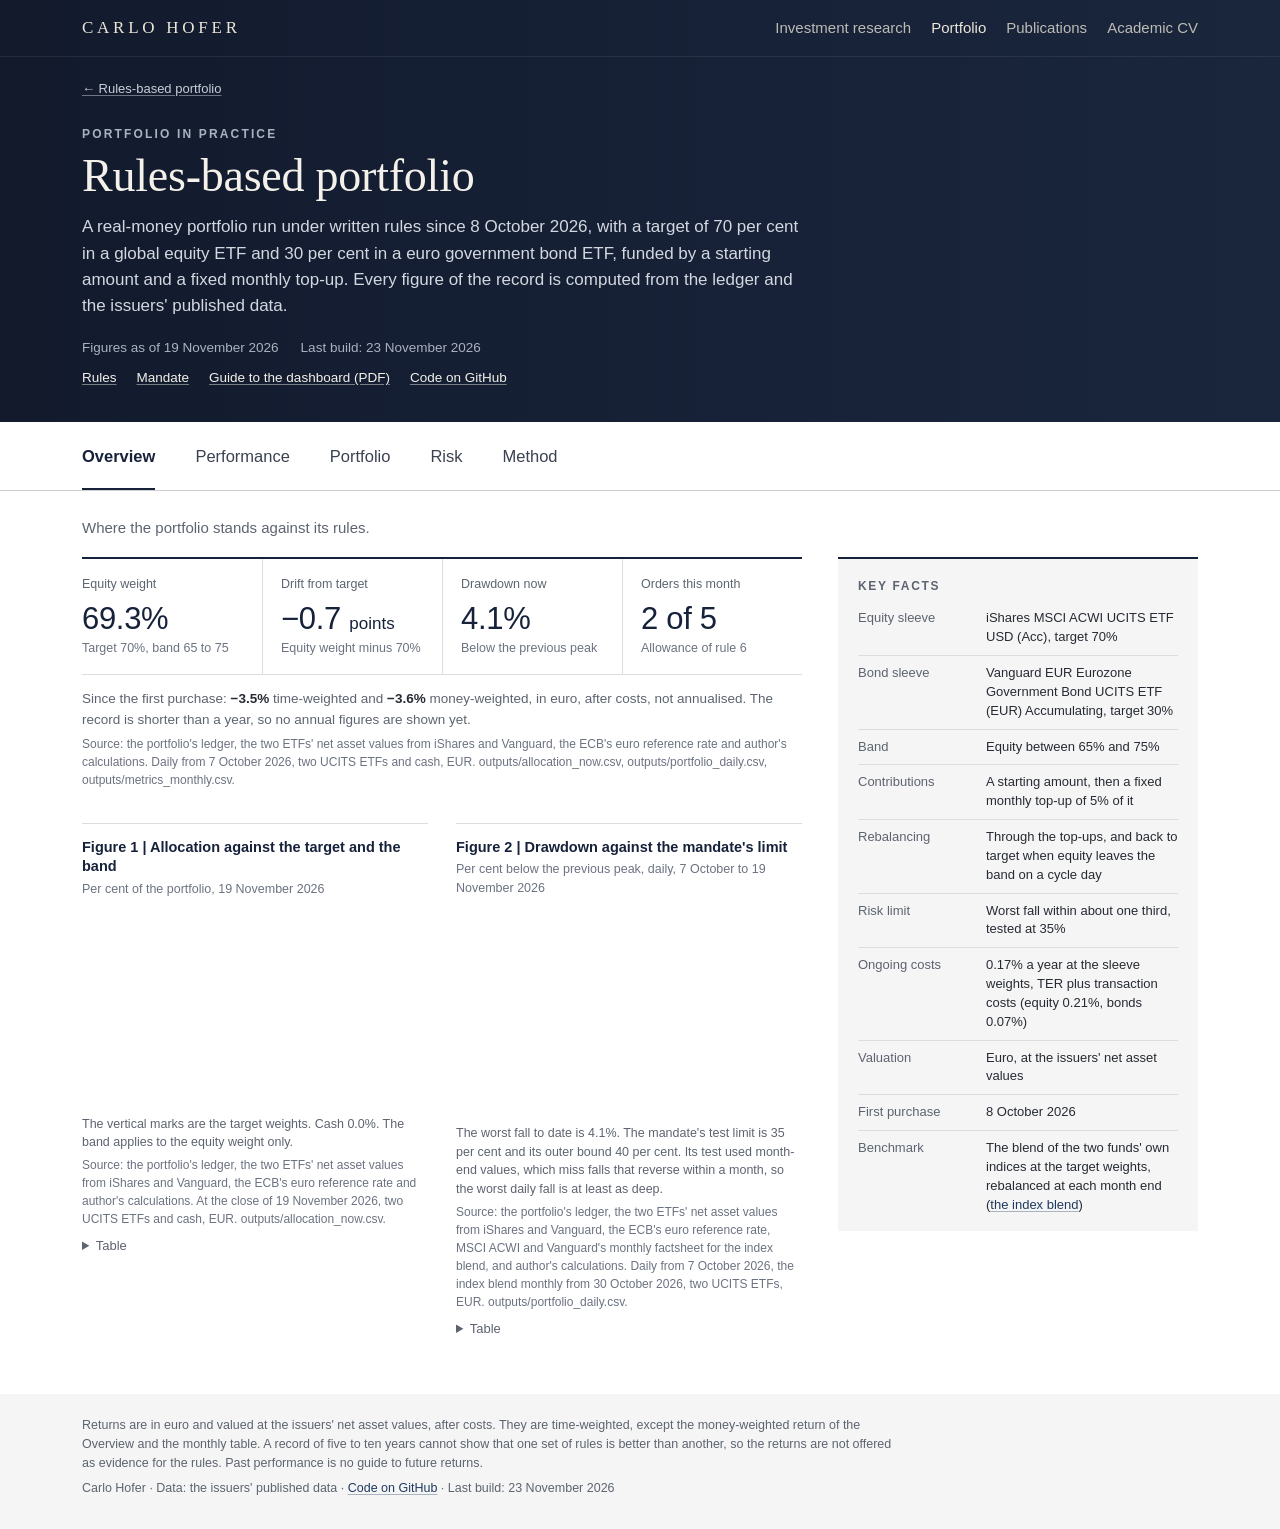
==== commit c567454b: "Update the record to 2026-11-19" ====
--- a/index.html
+++ b/index.html
@@ -296,12 +296,12 @@
 <p class="ch-over">Portfolio in practice</p>
 <h1>Rules-based portfolio</h1>
 <p class="ch-lead">A real-money portfolio run under written rules since 8 October 2026, with a target of 70 per cent in a global equity ETF and 30 per cent in a euro government bond ETF, funded by a starting amount and a fixed monthly top-up. Every figure of the record is computed from the ledger and the issuers&#x27; published data.</p>
-<div class="ch-meta"><span>Figures as of 19 November 2026</span><span>Last build: 20 November 2026</span></div>
+<div class="ch-meta"><span>Figures as of 19 November 2026</span><span>Last build: 23 November 2026</span></div>
 <div class="ch-docs"><a href="https://github.com/ochofer/rules-based-portfolio/blob/main/rules/RULES.md">Rules</a><a href="https://github.com/ochofer/rules-based-portfolio/blob/main/mandate/MANDATE.md">Mandate</a><a href="guide/guide.pdf">Guide to the dashboard (PDF)</a><a href="https://github.com/ochofer/rules-based-portfolio">Code on GitHub</a></div>
 </div></header>
 <div class="ch-tabs" role="navigation" aria-label="Views"><div><button type="button" data-view="overview" aria-selected="false">Overview</button><button type="button" data-view="performance" aria-selected="false">Performance</button><button type="button" data-view="portfolio" aria-selected="false">Portfolio</button><button type="button" data-view="risk" aria-selected="false">Risk</button><button type="button" data-view="method" aria-selected="false">Method</button></div></div>
 <main class="wrap">
-<section class="view" id="view-overview" aria-label="Overview"><p class="ch-view-lead">Where the portfolio stands against its rules.</p><div class="grid"><div class="wide ch-top"><div class="ch-main"><div class="ch-kpis"><div class="ch-kpi"><p class="ch-kpi__label">Equity weight</p><div class="ch-kpi__value">69.3%</div><div class="ch-kpi__ref">Target 70%, band 65 to 75</div></div><div class="ch-kpi"><p class="ch-kpi__label">Drift from target</p><div class="ch-kpi__value">−0.7 <span class="ch-kpi__unit">points</span></div><div class="ch-kpi__ref">Equity weight minus 70%</div></div><div class="ch-kpi"><p class="ch-kpi__label">Drawdown now</p><div class="ch-kpi__value">4.1%</div><div class="ch-kpi__ref">Below the previous peak</div></div><div class="ch-kpi"><p class="ch-kpi__label">Orders this month</p><div class="ch-kpi__value">2 of 5</div><div class="ch-kpi__ref">Allowance of rule 6</div></div></div><p class="ch-returns">Since the first purchase: <b>−3.5%</b> time-weighted and <b>−3.6%</b> money-weighted, in euro, after costs, not annualised. The record is shorter than a year, so no annual figures are shown yet.</p><p class="source">Source: the portfolio&#x27;s ledger, the two ETFs&#x27; net asset values from iShares and Vanguard, the ECB&#x27;s euro reference rate and author&#x27;s calculations. Daily from 7 October 2026, two UCITS ETFs and cash, EUR. outputs/allocation_now.csv, outputs/portfolio_daily.csv, outputs/metrics_monthly.csv.</p><div class="ch-pair"><article class="card"><h3 id="figure-1">Figure 1 | Allocation against the target and the band</h3><p class="asof">Per cent of the portfolio, 19 November 2026</p><div class="plot" id="c2" style="height:200px" role="img" aria-label="Allocation against the target and the band"></div><p class="note">The vertical marks are the target weights. Cash 0.0%. The band applies to the equity weight only.</p><p class="source">Source: the portfolio&#x27;s ledger, the two ETFs&#x27; net asset values from iShares and Vanguard, the ECB&#x27;s euro reference rate and author&#x27;s calculations. At the close of 19 November 2026, two UCITS ETFs and cash, EUR. outputs/allocation_now.csv.</p><details class="twin"><summary>Table</summary><div class="tw"><div class="tablewrap"><table><thead><tr><th>Sleeve</th><th class="num">Weight</th><th class="num">Target weight</th><th>Band</th></tr></thead><tbody><tr><td>Equity</td><td class="num">69.3%</td><td class="num">70.0%</td><td>Band 65 to 75</td></tr><tr><td>Bonds</td><td class="num">30.7%</td><td class="num">30.0%</td><td></td></tr><tr><td>Cash</td><td class="num">0.0%</td><td class="num"></td><td></td></tr></tbody></table></div></div><p class="rounding">Due to rounding, the parts may not sum to 100 per cent.</p></details></article><article class="card"><h3 id="figure-2">Figure 2 | Drawdown against the mandate&#x27;s limit</h3><p class="asof">Per cent below the previous peak, daily, 7 October to 19 November 2026</p><div class="plot" id="c4" style="height:210px" role="img" aria-label="Drawdown against the mandate&#x27;s limit"></div><p class="note">The worst fall to date is 4.1%. The mandate&#x27;s test limit is 35 per cent and its outer bound 40 per cent. Its test used month-end values, which miss falls that reverse within a month, so the worst daily fall is at least as deep.</p><p class="source">Source: the portfolio&#x27;s ledger, the two ETFs&#x27; net asset values from iShares and Vanguard, the ECB&#x27;s euro reference rate, MSCI ACWI and Vanguard&#x27;s monthly factsheet for the index blend, and author&#x27;s calculations. Daily from 7 October 2026, the index blend monthly from 30 October 2026, two UCITS ETFs, EUR. outputs/portfolio_daily.csv.</p><details class="twin"><summary>Table</summary><div class="tw"><div class="tablewrap"><table><thead><tr><th>Date</th><th class="num">Portfolio</th><th class="num">Index blend</th></tr></thead><tbody><tr><td>7 Oct 2026, start</td><td class="num">0.0%</td><td class="num">n/a</td></tr><tr><td>8 Oct 2026</td><td class="num">0.0%</td><td class="num">n/a</td></tr><tr><td>9 Oct 2026</td><td class="num">0.0%</td><td class="num">n/a</td></tr><tr><td>12 Oct 2026</td><td class="num">0.0%</td><td class="num">n/a</td></tr><tr><td>13 Oct 2026</td><td class="num">0.1%</td><td class="num">n/a</td></tr><tr><td>14 Oct 2026</td><td class="num">0.8%</td><td class="num">n/a</td></tr><tr><td>15 Oct 2026</td><td class="num">0.8%</td><td class="num">n/a</td></tr><tr><td>16 Oct 2026</td><td class="num">1.3%</td><td class="num">n/a</td></tr><tr><td>19 Oct 2026</td><td class="num">1.3%</td><td class="num">n/a</td></tr><tr><td>20 Oct 2026</td><td class="num">1.1%</td><td class="num">n/a</td></tr><tr><td>21 Oct 2026</td><td class="num">0.8%</td><td class="num">n/a</td></tr><tr><td>22 Oct 2026</td><td class="num">1.5%</td><td class="num">n/a</td></tr><tr><td>23 Oct 2026</td><td class="num">1.7%</td><td class="num">n/a</td></tr><tr><td>26 Oct 2026</td><td class="num">1.3%</td><td class="num">n/a</td></tr><tr><td>27 Oct 2026</td><td class="num">0.6%</td><td class="num">n/a</td></tr><tr><td>28 Oct 2026</td><td class="num">0.3%</td><td class="num">n/a</td></tr><tr><td>29 Oct 2026</td><td class="num">0.3%</td><td class="num">n/a</td></tr><tr><td>30 Oct 2026</td><td class="num">1.6%</td><td class="num">0.0%</td></tr><tr><td>2 Nov 2026</td><td class="num">2.0%</td><td class="num">n/a</td></tr><tr><td>3 Nov 2026</td><td class="num">1.8%</td><td class="num">n/a</td></tr><tr><td>4 Nov 2026</td><td class="num">1.3%</td><td class="num">n/a</td></tr><tr><td>5 Nov 2026</td><td class="num">3.0%</td><td class="num">n/a</td></tr><tr><td>6 Nov 2026</td><td class="num">3.1%</td><td class="num">n/a</td></tr><tr><td>9 Nov 2026</td><td class="num">1.8%</td><td class="num">n/a</td></tr><tr><td>10 Nov 2026</td><td class="num">2.0%</td><td class="num">n/a</td></tr><tr><td>11 Nov 2026</td><td class="num">0.7%</td><td class="num">n/a</td></tr><tr><td>12 Nov 2026</td><td class="num">0.8%</td><td class="num">n/a</td></tr><tr><td>13 Nov 2026</td><td class="num">1.0%</td><td class="num">n/a</td></tr><tr><td>16 Nov 2026</td><td class="num">1.9%</td><td class="num">n/a</td></tr><tr><td>17 Nov 2026</td><td class="num">2.6%</td><td class="num">n/a</td></tr><tr><td>18 Nov 2026</td><td class="num">2.8%</td><td class="num">n/a</td></tr><tr><td>19 Nov 2026</td><td class="num">4.1%</td><td class="num">n/a</td></tr></tbody></table></div></div></details></article></div></div><aside class="ch-facts" id="key-facts"><h3>Key facts</h3><dl><div class="ch-fact"><dt>Equity sleeve</dt><dd>iShares MSCI ACWI UCITS ETF USD (Acc), target 70%</dd></div><div class="ch-fact"><dt>Bond sleeve</dt><dd>Vanguard EUR Eurozone Government Bond UCITS ETF (EUR) Accumulating, target 30%</dd></div><div class="ch-fact"><dt>Band</dt><dd>Equity between 65% and 75%</dd></div><div class="ch-fact"><dt>Contributions</dt><dd>A starting amount, then a fixed monthly top-up of 5% of it</dd></div><div class="ch-fact"><dt>Rebalancing</dt><dd>Through the top-ups, and back to target when equity leaves the band on a cycle day</dd></div><div class="ch-fact"><dt>Risk limit</dt><dd>Worst fall within about one third, tested at 35%</dd></div><div class="ch-fact"><dt>Ongoing costs</dt><dd>0.17% a year at the sleeve weights, TER plus transaction costs (equity 0.21%, bonds 0.07%)</dd></div><div class="ch-fact"><dt>Valuation</dt><dd>Euro, at the issuers&#x27; net asset values</dd></div><div class="ch-fact"><dt>First purchase</dt><dd>8 October 2026</dd></div><div class="ch-fact"><dt>Benchmark</dt><dd>The blend of the two funds&#x27; own indices at the target weights, rebalanced at each month end (<a href="#method-not-done">the index blend</a>)</dd></div></dl></aside></div></div></section><section class="view" id="view-performance" aria-label="Performance"><p class="ch-view-lead">What the portfolio has returned since the first purchase, how that sets against its comparators, what was paid in and what running it costs.</p><div class="grid"><article class="card wide"><h3 id="figure-3">Figure 3 | Growth of 100: the portfolio, the two reference portfolios and the index blend</h3><p class="asof">As of 19 November 2026. 100 is the starting amount before the first order. The index blend starts at the portfolio&#x27;s level on the first month end, 30 October 2026, and is drawn once a second month&#x27;s returns are published</p><div class="plot" id="c3" style="height:340px" role="img" aria-label="Growth of 100: the portfolio, the two reference portfolios and the index blend"></div><p class="note">Reference B&#x27;s dotted line lies on reference A&#x27;s so far: on each cycle day the top-up alone has brought reference portfolio A back to the target weights, which is where reference portfolio B goes on every cycle day.</p><p class="note">Why the portfolio has no optimiser, no single market index as its benchmark, no views and no signal: <a href="#method-not-done">Method</a>.</p><p class="source">Source: the portfolio&#x27;s ledger, the two ETFs&#x27; net asset values from iShares and Vanguard, the ECB&#x27;s euro reference rate, MSCI ACWI and Vanguard&#x27;s monthly factsheet for the index blend, and author&#x27;s calculations. Daily from 7 October 2026, the index blend monthly from 30 October 2026, two UCITS ETFs, EUR. outputs/portfolio_daily.csv.</p><details class="twin"><summary>Table</summary><div class="tw"><div class="tablewrap"><table><thead><tr><th>Date</th><th class="num">Portfolio</th><th class="num">Reference A</th><th class="num">Reference B</th><th class="num">Index blend</th></tr></thead><tbody><tr><td>7 Oct 2026, start</td><td class="num">100.0</td><td class="num">100.0</td><td class="num">100.0</td><td class="num">n/a</td></tr><tr><td>8 Oct 2026</td><td class="num">100.1</td><td class="num">100.0</td><td class="num">100.0</td><td class="num">n/a</td></tr><tr><td>9 Oct 2026</td><td class="num">100.5</td><td class="num">100.4</td><td class="num">100.4</td><td class="num">n/a</td></tr><tr><td>12 Oct 2026</td><td class="num">100.6</td><td class="num">100.5</td><td class="num">100.5</td><td class="num">n/a</td></tr><tr><td>13 Oct 2026</td><td class="num">100.4</td><td class="num">100.3</td><td class="num">100.3</td><td class="num">n/a</td></tr><tr><td>14 Oct 2026</td><td class="num">99.7</td><td class="num">99.6</td><td class="num">99.6</td><td class="num">n/a</td></tr><tr><td>15 Oct 2026</td><td class="num">99.8</td><td class="num">99.7</td><td class="num">99.7</td><td class="num">n/a</td></tr><tr><td>16 Oct 2026</td><td class="num">99.2</td><td class="num">99.2</td><td class="num">99.2</td><td class="num">n/a</td></tr><tr><td>19 Oct 2026</td><td class="num">99.3</td><td class="num">99.2</td><td class="num">99.2</td><td class="num">n/a</td></tr><tr><td>20 Oct 2026</td><td class="num">99.5</td><td class="num">99.4</td><td class="num">99.4</td><td class="num">n/a</td></tr><tr><td>21 Oct 2026</td><td class="num">99.7</td><td class="num">99.6</td><td class="num">99.6</td><td class="num">n/a</td></tr><tr><td>22 Oct 2026</td><td class="num">99.0</td><td class="num">98.9</td><td class="num">98.9</td><td class="num">n/a</td></tr><tr><td>23 Oct 2026</td><td class="num">98.9</td><td class="num">98.8</td><td class="num">98.8</td><td class="num">n/a</td></tr><tr><td>26 Oct 2026</td><td class="num">99.3</td><td class="num">99.2</td><td class="num">99.2</td><td class="num">n/a</td></tr><tr><td>27 Oct 2026</td><td class="num">99.9</td><td class="num">99.8</td><td class="num">99.8</td><td class="num">n/a</td></tr><tr><td>28 Oct 2026</td><td class="num">100.3</td><td class="num">100.2</td><td class="num">100.2</td><td class="num">n/a</td></tr><tr><td>29 Oct 2026</td><td class="num">100.3</td><td class="num">100.2</td><td class="num">100.2</td><td class="num">n/a</td></tr><tr><td>30 Oct 2026</td><td class="num">99.0</td><td class="num">98.9</td><td class="num">98.9</td><td class="num">99.0</td></tr><tr><td>2 Nov 2026</td><td class="num">98.6</td><td class="num">98.5</td><td class="num">98.5</td><td class="num">n/a</td></tr><tr><td>3 Nov 2026</td><td class="num">98.7</td><td class="num">98.6</td><td class="num">98.6</td><td class="num">n/a</td></tr><tr><td>4 Nov 2026</td><td class="num">99.2</td><td class="num">99.1</td><td class="num">99.1</td><td class="num">n/a</td></tr><tr><td>5 Nov 2026</td><td class="num">97.5</td><td class="num">97.5</td><td class="num">97.5</td><td class="num">n/a</td></tr><tr><td>6 Nov 2026</td><td class="num">97.4</td><td class="num">97.4</td><td class="num">97.4</td><td class="num">n/a</td></tr><tr><td>9 Nov 2026</td><td class="num">98.7</td><td class="num">98.7</td><td class="num">98.7</td><td class="num">n/a</td></tr><tr><td>10 Nov 2026</td><td class="num">98.5</td><td class="num">98.5</td><td class="num">98.5</td><td class="num">n/a</td></tr><tr><td>11 Nov 2026</td><td class="num">99.8</td><td class="num">99.8</td><td class="num">99.8</td><td class="num">n/a</td></tr><tr><td>12 Nov 2026</td><td class="num">99.8</td><td class="num">99.7</td><td class="num">99.7</td><td class="num">n/a</td></tr><tr><td>13 Nov 2026</td><td class="num">99.6</td><td class="num">99.6</td><td class="num">99.6</td><td class="num">n/a</td></tr><tr><td>16 Nov 2026</td><td class="num">98.6</td><td class="num">98.6</td><td class="num">98.6</td><td class="num">n/a</td></tr><tr><td>17 Nov 2026</td><td class="num">97.9</td><td class="num">97.9</td><td class="num">97.9</td><td class="num">n/a</td></tr><tr><td>18 Nov 2026</td><td class="num">97.8</td><td class="num">97.7</td><td class="num">97.7</td><td class="num">n/a</td></tr><tr><td>19 Nov 2026</td><td class="num">96.5</td><td class="num">96.4</td><td class="num">96.4</td><td class="num">n/a</td></tr></tbody></table></div></div></details></article><div class="group wide" id="comparisons"><h2>Comparisons</h2><p class="sub">The record beside comparators that receive the same contributions on the same days, each with its volatility, its worst fall and the band chance alone produces over the same span.</p><ul class="ch-jump"><li><a href="#pane-same-rules">The benchmark and the rules without costs</a></li><li><a href="#pane-splits">Other splits of equity and bonds</a></li><li><a href="#pane-one-fund">One fund instead of two</a></li><li><a href="#pane-market">The global market portfolio</a></li><li><a href="#pane-savings">Savings</a></li><li><a href="#pane-managed">A bank&#x27;s managed profile</a></li><li><a href="#pane-effects">Where each difference came from</a></li></ul></div><article class="card wide"><h3 id="table-1">Table 1 | The portfolio and its comparators since the first purchase</h3><p class="asof">As of 19 November 2026</p><div class="tw"><div class="tablewrap"><table class="wrapfirst headwrap"><thead><tr><th>Comparator</th><th class="num">Return, time-weighted</th><th class="num">Volatility</th><th class="num">Worst fall</th><th class="num">Difference, points</th><th class="num">Band chance alone produces, points</th><th>Window</th></tr></thead><tbody><tr><td>The portfolio</td><td class="num">−3.5%</td><td class="num">10.8%</td><td class="num">4.1%</td><td class="num">n/a</td><td class="num">n/a</td><td>8 Oct to 19 Nov 2026, 31 days</td></tr><tr><td>The benchmark, the index blend</td><td class="num">n/a</td><td class="num">n/a</td><td class="num">n/a</td><td class="num">n/a</td><td class="num">n/a</td><td>Month ends from 30 Oct 2026</td></tr><tr><td>The same rules with the first-ranked funds</td><td class="num">−3.6%</td><td class="num">10.7%</td><td class="num">4.0%</td><td class="num">+0.0</td><td class="num">±0.2, inside the band</td><td>8 Oct to 19 Nov 2026, 31 days</td></tr><tr><td>Reference A, the same rules without costs</td><td class="num">−3.6%</td><td class="num">10.7%</td><td class="num">4.0%</td><td class="num">−0.1</td><td class="num">±0.2, inside the band</td><td>8 Oct to 19 Nov 2026, 31 days</td></tr><tr><td>Reference B, back to the target weights every cycle day</td><td class="num">−3.6%</td><td class="num">10.7%</td><td class="num">4.0%</td><td class="num">−0.1</td><td class="num">±0.2, inside the band</td><td>8 Oct to 19 Nov 2026, 31 days</td></tr><tr><td>100/0, the same rules</td><td class="num">−5.5%</td><td class="num">15.4%</td><td class="num">6.1%</td><td class="num">−1.9</td><td class="num">±3.4, inside the band</td><td>8 Oct to 19 Nov 2026, 31 days</td></tr><tr><td>90/10, the same rules</td><td class="num">−4.8%</td><td class="num">13.8%</td><td class="num">5.4%</td><td class="num">−1.3</td><td class="num">±2.2, inside the band</td><td>8 Oct to 19 Nov 2026, 31 days</td></tr><tr><td>80/20, the same rules</td><td class="num">−4.2%</td><td class="num">12.2%</td><td class="num">4.7%</td><td class="num">−0.7</td><td class="num">±1.1, inside the band</td><td>8 Oct to 19 Nov 2026, 31 days</td></tr><tr><td>60/40, the same rules</td><td class="num">−3.0%</td><td class="num">9.2%</td><td class="num">3.4%</td><td class="num">+0.6</td><td class="num">±1.2, inside the band</td><td>8 Oct to 19 Nov 2026, 31 days</td></tr><tr><td>The S&amp;P 500 fund</td><td class="num">−5.9%</td><td class="num">19.8%</td><td class="num">6.4%</td><td class="num">−2.4</td><td class="num">±7.0, inside the band</td><td>8 Oct to 19 Nov 2026, 31 days</td></tr><tr><td>The MSCI World fund</td><td class="num">−4.7%</td><td class="num">16.1%</td><td class="num">5.3%</td><td class="num">−1.2</td><td class="num">±4.0, inside the band</td><td>8 Oct to 19 Nov 2026, 31 days</td></tr><tr><td>LifeStrategy 60% Equity</td><td class="num">−2.7%</td><td class="num">9.0%</td><td class="num">3.3%</td><td class="num">+0.8</td><td class="num">±2.5, inside the band</td><td>8 Oct to 19 Nov 2026, 31 days</td></tr><tr><td>LifeStrategy 80% Equity</td><td class="num">−4.0%</td><td class="num">12.2%</td><td class="num">4.7%</td><td class="num">−0.4</td><td class="num">±2.8, inside the band</td><td>8 Oct to 19 Nov 2026, 31 days</td></tr><tr><td>The Nasdaq-100 fund</td><td class="num">−12.2%</td><td class="num">31.2%</td><td class="num">13.9%</td><td class="num">−8.6</td><td class="num">±15.4, inside the band</td><td>8 Oct to 19 Nov 2026, 31 days</td></tr><tr><td>The Mag7 fund</td><td class="num">n/a</td><td class="num">n/a</td><td class="num">n/a</td><td class="num">n/a</td><td class="num">n/a</td><td>Net asset values only to 18 Nov 2026</td></tr><tr><td>The global market portfolio</td><td class="num">−1.8%</td><td class="num">9.3%</td><td class="num">2.8%</td><td class="num">+1.7</td><td class="num">±1.9, inside the band</td><td>8 Oct to 19 Nov 2026, 31 days</td></tr><tr><td>Savings at the euro short-term rate</td><td class="num">+0.3%</td><td class="num">0.1%</td><td class="num">0.0%</td><td class="num">+3.8</td><td class="num">±7.5, inside the band</td><td>8 Oct to 19 Nov 2026, 31 days</td></tr><tr><td>Rabobank&#x27;s managed profile Offensief</td><td class="num">n/a</td><td class="num">n/a</td><td class="num">n/a</td><td class="num">n/a</td><td class="num">n/a</td><td>Rabobank publishes returns by calendar year only, after the funds&#x27; costs and before its own, and none over the record&#x27;s dates</td></tr></tbody></table></div></div><p class="note">In euro, on the same contributions on the same days, at the issuers&#x27; net asset values or the published rate. The comparators carry no costs, and the portfolio&#x27;s costs are in the Costs part. Returns since the first purchase are cumulative and not annualised. Differences are the comparator&#x27;s return minus the portfolio&#x27;s, in percentage points.</p><p class="note">The band is the one chance alone produces over the same span: plus or minus twice the tracking error against the comparator, from daily differences, times the square root of the years. The tracking error against the comparator, from daily differences, is the standard deviation of the daily differences between the comparator&#x27;s return and the portfolio&#x27;s, times the square root of 252.</p><p class="note">A daily comparator&#x27;s volatility, correlation, difference and band are shown from its 20th daily return, about a month, and its effects with them. The benchmark has values at month ends only, because the bond index has no public daily series. Its return runs from the first month end and is shown from the second, and its volatility, worst fall, correlation, difference and band come from monthly values times the square root of 12 and are shown from the sixth month end, since a tracking error against the benchmark from fewer monthly differences is not an estimate.</p><p class="note">Volatility, worst falls and correlations become informative within months, and differences of return over years. Over the record&#x27;s 31 trading days a difference says nothing about either rule set.</p><p class="source">Source: the portfolio&#x27;s ledger, the net asset values of the funds held and compared from iShares, Vanguard, State Street, HSBC, DWS and HANetf, MSCI ACWI and Vanguard&#x27;s monthly factsheet for the benchmark, the ECB&#x27;s euro reference rate and euro short-term rate, the weights of Doeswijk, Lam and Swinkels (2024), Rabobank&#x27;s cost overview, and author&#x27;s calculations. Daily from the first purchase on 8 October 2026, the benchmark monthly from 30 October 2026, the portfolio and 17 comparators, EUR. outputs/comparisons.csv.</p></article><div class="wide ch-pair"><article class="card"><h3 id="figure-4">Figure 4 | The difference of each comparator to the portfolio, and its band</h3><p class="asof">As of 19 November 2026. Points, comparator minus the portfolio</p><div class="plot" id="comparisons-differences" style="height:650px" role="img" aria-label="The difference of each comparator to the portfolio, and its band"></div><p class="note">The navy bar is the difference and the light bar the band chance alone produces over the same span, centred on zero. The benchmark joins at the sixth month end, and a daily comparator at its 20th daily return.</p><p class="source">Source: the portfolio&#x27;s ledger, the net asset values of the funds held and compared from iShares, Vanguard, State Street, HSBC and DWS, the ECB&#x27;s euro reference rate and euro short-term rate, the weights of Doeswijk, Lam and Swinkels (2024), and author&#x27;s calculations. Daily from the first purchase on 8 October 2026, each comparator with a band, EUR. outputs/comparisons.csv.</p><details class="twin"><summary>Table</summary><div class="tw"><div class="tablewrap"><table class="wrapfirst"><thead><tr><th>Comparator</th><th class="num">Difference, points</th><th class="num">Band chance alone produces, points</th><th class="num">Volatility</th><th class="num">Worst fall</th></tr></thead><tbody><tr><td>The same rules with the first-ranked funds</td><td class="num">+0.0</td><td class="num">±0.2, inside the band</td><td class="num">10.7%</td><td class="num">4.0%</td></tr><tr><td>Reference A, the same rules without costs</td><td class="num">−0.1</td><td class="num">±0.2, inside the band</td><td class="num">10.7%</td><td class="num">4.0%</td></tr><tr><td>Reference B, back to the target weights every cycle day</td><td class="num">−0.1</td><td class="num">±0.2, inside the band</td><td class="num">10.7%</td><td class="num">4.0%</td></tr><tr><td>100/0, the same rules</td><td class="num">−1.9</td><td class="num">±3.4, inside the band</td><td class="num">15.4%</td><td class="num">6.1%</td></tr><tr><td>90/10, the same rules</td><td class="num">−1.3</td><td class="num">±2.2, inside the band</td><td class="num">13.8%</td><td class="num">5.4%</td></tr><tr><td>80/20, the same rules</td><td class="num">−0.7</td><td class="num">±1.1, inside the band</td><td class="num">12.2%</td><td class="num">4.7%</td></tr><tr><td>60/40, the same rules</td><td class="num">+0.6</td><td class="num">±1.2, inside the band</td><td class="num">9.2%</td><td class="num">3.4%</td></tr><tr><td>The S&amp;P 500 fund</td><td class="num">−2.4</td><td class="num">±7.0, inside the band</td><td class="num">19.8%</td><td class="num">6.4%</td></tr><tr><td>The MSCI World fund</td><td class="num">−1.2</td><td class="num">±4.0, inside the band</td><td class="num">16.1%</td><td class="num">5.3%</td></tr><tr><td>LifeStrategy 60% Equity</td><td class="num">+0.8</td><td class="num">±2.5, inside the band</td><td class="num">9.0%</td><td class="num">3.3%</td></tr><tr><td>LifeStrategy 80% Equity</td><td class="num">−0.4</td><td class="num">±2.8, inside the band</td><td class="num">12.2%</td><td class="num">4.7%</td></tr><tr><td>The Nasdaq-100 fund</td><td class="num">−8.6</td><td class="num">±15.4, inside the band</td><td class="num">31.2%</td><td class="num">13.9%</td></tr><tr><td>The global market portfolio</td><td class="num">+1.7</td><td class="num">±1.9, inside the band</td><td class="num">9.3%</td><td class="num">2.8%</td></tr><tr><td>Savings at the euro short-term rate</td><td class="num">+3.8</td><td class="num">±7.5, inside the band</td><td class="num">0.1%</td><td class="num">0.0%</td></tr></tbody></table></div></div></details></article><article class="card"><h3 id="figure-5">Figure 5 | Volatility against return since the first purchase</h3><p class="asof">As of 19 November 2026</p><div class="plot" id="comparisons-ladder" style="height:380px" role="img" aria-label="Volatility against return since the first purchase"></div><p class="note">The splits under the same rules lie on one line through reference portfolio A, which is 70/30. The benchmark joins at the sixth month end. Volatility, worst falls and correlations become informative within months, and differences of return over years. Over the record&#x27;s 31 trading days a difference says nothing about either rule set.</p><p class="source">Source: the portfolio&#x27;s ledger, the net asset values of the funds held and compared from iShares, Vanguard, State Street, HSBC and DWS, the ECB&#x27;s euro reference rate and euro short-term rate, the weights of Doeswijk, Lam and Swinkels (2024), and author&#x27;s calculations. Daily from the first purchase on 8 October 2026, each comparator with a band, EUR. outputs/comparisons.csv.</p><details class="twin"><summary>Table</summary><div class="tw"><div class="tablewrap"><table class="wrapfirst"><thead><tr><th>Comparator</th><th class="num">Volatility</th><th class="num">Return, time-weighted</th><th class="num">Worst fall</th><th class="num">Band chance alone produces, points</th></tr></thead><tbody><tr><td>The portfolio</td><td class="num">10.8%</td><td class="num">−3.5%</td><td class="num">4.1%</td><td class="num">n/a</td></tr><tr><td>The same rules with the first-ranked funds</td><td class="num">10.7%</td><td class="num">−3.6%</td><td class="num">4.0%</td><td class="num">±0.2, inside the band</td></tr><tr><td>Reference A, the same rules without costs</td><td class="num">10.7%</td><td class="num">−3.6%</td><td class="num">4.0%</td><td class="num">±0.2, inside the band</td></tr><tr><td>Reference B, back to the target weights every cycle day</td><td class="num">10.7%</td><td class="num">−3.6%</td><td class="num">4.0%</td><td class="num">±0.2, inside the band</td></tr><tr><td>100/0, the same rules</td><td class="num">15.4%</td><td class="num">−5.5%</td><td class="num">6.1%</td><td class="num">±3.4, inside the band</td></tr><tr><td>90/10, the same rules</td><td class="num">13.8%</td><td class="num">−4.8%</td><td class="num">5.4%</td><td class="num">±2.2, inside the band</td></tr><tr><td>80/20, the same rules</td><td class="num">12.2%</td><td class="num">−4.2%</td><td class="num">4.7%</td><td class="num">±1.1, inside the band</td></tr><tr><td>60/40, the same rules</td><td class="num">9.2%</td><td class="num">−3.0%</td><td class="num">3.4%</td><td class="num">±1.2, inside the band</td></tr><tr><td>The S&amp;P 500 fund</td><td class="num">19.8%</td><td class="num">−5.9%</td><td class="num">6.4%</td><td class="num">±7.0, inside the band</td></tr><tr><td>The MSCI World fund</td><td class="num">16.1%</td><td class="num">−4.7%</td><td class="num">5.3%</td><td class="num">±4.0, inside the band</td></tr><tr><td>LifeStrategy 60% Equity</td><td class="num">9.0%</td><td class="num">−2.7%</td><td class="num">3.3%</td><td class="num">±2.5, inside the band</td></tr><tr><td>LifeStrategy 80% Equity</td><td class="num">12.2%</td><td class="num">−4.0%</td><td class="num">4.7%</td><td class="num">±2.8, inside the band</td></tr><tr><td>The Nasdaq-100 fund</td><td class="num">31.2%</td><td class="num">−12.2%</td><td class="num">13.9%</td><td class="num">±15.4, inside the band</td></tr><tr><td>The global market portfolio</td><td class="num">9.3%</td><td class="num">−1.8%</td><td class="num">2.8%</td><td class="num">±1.9, inside the band</td></tr><tr><td>Savings at the euro short-term rate</td><td class="num">0.1%</td><td class="num">+0.3%</td><td class="num">0.0%</td><td class="num">±7.5, inside the band</td></tr></tbody></table></div></div></details></article></div><div class="wide ch-panes ch-panes--grouped"><div class="ch-group"><p class="ch-group__label">The comparators</p><details class="ch-pane" id="pane-same-rules"><summary><span class="ch-pane__head"><span class="ch-pane__title">The benchmark and the rules without costs</span><span class="ch-pane__members">The index blend, the same rules with the first-ranked funds, reference portfolios A and B</span></span></summary><div class="ch-pane__body"><article class="card wide"><h3 id="figure-6">Figure 6 | The benchmark and the rules without costs: the difference to the portfolio over time</h3><p class="asof">As of 19 November 2026. Points, comparator minus the portfolio</p><div class="plot" id="comparisons-same-rules" style="height:300px" role="img" aria-label="The benchmark and the rules without costs: the difference to the portfolio over time"></div><p class="note">Reference portfolio A follows the rules at net asset value without costs, so its difference to the portfolio is the implementation cost with the opposite sign. Reference portfolio B goes back to the target weights on every cycle day, so its difference to reference portfolio A is the drift effect. The same rules with the first-ranked funds holds the first equity fund of the rules&#x27; own ranking, SPDR MSCI ACWI, which the account does not offer, in place of the held one, and the bond fund held, which ranks first, under reference portfolio A&#x27;s rules. Its two funds track the benchmark&#x27;s two indices, and it has a value every day. The benchmark remains the index blend. It has values at month ends only, so it has a row in this pane&#x27;s table and no line in its chart. Its figures appear as the note under <a href="#table-1">Table 1</a> says, and its growth is in <a href="#figure-3">Figure 3</a>.</p><p class="note">The realised tracking error against the benchmark, the standard deviation of the monthly active returns, times the square root of 12, appears from the sixth month end, March 2027, on five monthly differences.</p><p class="note">The band is the one chance alone produces over the same span: plus or minus twice the tracking error against the comparator, from daily differences, times the square root of the years. The tracking error against the comparator, from daily differences, is the standard deviation of the daily differences between the comparator&#x27;s return and the portfolio&#x27;s, times the square root of 252.</p><div class="tw"><div class="tablewrap"><table class="wrapfirst headwrap"><thead><tr><th>Comparator</th><th class="num">Time-weighted return</th><th class="num">Money-weighted return</th><th class="num">Volatility</th><th class="num">Worst fall</th><th class="num">Correlation</th><th class="num">Difference, points</th><th class="num">Band, points</th></tr></thead><tbody><tr><td>The portfolio</td><td class="num">−3.5%</td><td class="num">−3.6%</td><td class="num">10.8%</td><td class="num">4.1%, 12 Oct to 19 Nov 2026</td><td class="num">n/a</td><td class="num">n/a</td><td class="num">n/a</td></tr><tr><td>The benchmark, the index blend</td><td class="num">n/a</td><td class="num">n/a</td><td class="num">n/a</td><td class="num">n/a</td><td class="num">n/a</td><td class="num">n/a</td><td class="num">n/a</td></tr><tr><td>The same rules with the first-ranked funds</td><td class="num">−3.6%</td><td class="num">−3.6%</td><td class="num">10.7%</td><td class="num">4.0%, 12 Oct to 19 Nov 2026</td><td class="num">1.00</td><td class="num">+0.0</td><td class="num">±0.2, inside the band</td></tr><tr><td>Reference A, the same rules without costs</td><td class="num">−3.6%</td><td class="num">−3.6%</td><td class="num">10.7%</td><td class="num">4.0%, 12 Oct to 19 Nov 2026</td><td class="num">1.00</td><td class="num">−0.1</td><td class="num">±0.2, inside the band</td></tr><tr><td>Reference B, back to the target weights every cycle day</td><td class="num">−3.6%</td><td class="num">−3.6%</td><td class="num">10.7%</td><td class="num">4.0%, 12 Oct to 19 Nov 2026</td><td class="num">1.00</td><td class="num">−0.1</td><td class="num">±0.2, inside the band</td></tr></tbody></table></div></div><p class="source">Source: the portfolio&#x27;s ledger, the two ETFs&#x27; net asset values from iShares and Vanguard, State Street&#x27;s for the first-ranked equity fund, the ECB&#x27;s euro reference rate, MSCI ACWI and Vanguard&#x27;s monthly factsheet for the benchmark, and author&#x27;s calculations. Daily from 7 October 2026, the benchmark monthly from 30 October 2026, the benchmark and three comparators, EUR. outputs/comparisons_daily.csv, outputs/comparisons.csv.</p><details class="twin"><summary>Table</summary><div class="tw"><div class="tablewrap"><table><thead><tr><th>Date</th><th class="num">First-ranked funds</th><th class="num">Reference A</th><th class="num">Reference B</th></tr></thead><tbody><tr><td>7 Oct 2026, start</td><td class="num">+0.0 points</td><td class="num">+0.0 points</td><td class="num">+0.0 points</td></tr><tr><td>8 Oct 2026</td><td class="num">−0.1 points</td><td class="num">−0.1 points</td><td class="num">−0.1 points</td></tr><tr><td>9 Oct 2026</td><td class="num">−0.1 points</td><td class="num">−0.1 points</td><td class="num">−0.1 points</td></tr><tr><td>12 Oct 2026</td><td class="num">−0.1 points</td><td class="num">−0.1 points</td><td class="num">−0.1 points</td></tr><tr><td>13 Oct 2026</td><td class="num">−0.1 points</td><td class="num">−0.1 points</td><td class="num">−0.1 points</td></tr><tr><td>14 Oct 2026</td><td class="num">−0.1 points</td><td class="num">−0.1 points</td><td class="num">−0.1 points</td></tr><tr><td>15 Oct 2026</td><td class="num">−0.1 points</td><td class="num">−0.1 points</td><td class="num">−0.1 points</td></tr><tr><td>16 Oct 2026</td><td class="num">−0.1 points</td><td class="num">−0.1 points</td><td class="num">−0.1 points</td></tr><tr><td>19 Oct 2026</td><td class="num">−0.1 points</td><td class="num">−0.1 points</td><td class="num">−0.1 points</td></tr><tr><td>20 Oct 2026</td><td class="num">−0.1 points</td><td class="num">−0.1 points</td><td class="num">−0.1 points</td></tr><tr><td>21 Oct 2026</td><td class="num">−0.1 points</td><td class="num">−0.1 points</td><td class="num">−0.1 points</td></tr><tr><td>22 Oct 2026</td><td class="num">−0.1 points</td><td class="num">−0.1 points</td><td class="num">−0.1 points</td></tr><tr><td>23 Oct 2026</td><td class="num">−0.1 points</td><td class="num">−0.1 points</td><td class="num">−0.1 points</td></tr><tr><td>26 Oct 2026</td><td class="num">−0.1 points</td><td class="num">−0.1 points</td><td class="num">−0.1 points</td></tr><tr><td>27 Oct 2026</td><td class="num">−0.1 points</td><td class="num">−0.1 points</td><td class="num">−0.1 points</td></tr><tr><td>28 Oct 2026</td><td class="num">−0.1 points</td><td class="num">−0.1 points</td><td class="num">−0.1 points</td></tr><tr><td>29 Oct 2026</td><td class="num">−0.1 points</td><td class="num">−0.1 points</td><td class="num">−0.1 points</td></tr><tr><td>30 Oct 2026</td><td class="num">−0.1 points</td><td class="num">−0.1 points</td><td class="num">−0.1 points</td></tr><tr><td>2 Nov 2026</td><td class="num">−0.1 points</td><td class="num">−0.1 points</td><td class="num">−0.1 points</td></tr><tr><td>3 Nov 2026</td><td class="num">−0.1 points</td><td class="num">−0.1 points</td><td class="num">−0.1 points</td></tr><tr><td>4 Nov 2026</td><td class="num">−0.1 points</td><td class="num">−0.1 points</td><td class="num">−0.1 points</td></tr><tr><td>5 Nov 2026</td><td class="num">−0.1 points</td><td class="num">−0.1 points</td><td class="num">−0.1 points</td></tr><tr><td>6 Nov 2026</td><td class="num">+0.0 points</td><td class="num">−0.1 points</td><td class="num">−0.1 points</td></tr><tr><td>9 Nov 2026</td><td class="num">+0.0 points</td><td class="num">−0.1 points</td><td class="num">−0.1 points</td></tr><tr><td>10 Nov 2026</td><td class="num">+0.0 points</td><td class="num">−0.1 points</td><td class="num">−0.1 points</td></tr><tr><td>11 Nov 2026</td><td class="num">+0.0 points</td><td class="num">−0.1 points</td><td class="num">−0.1 points</td></tr><tr><td>12 Nov 2026</td><td class="num">+0.0 points</td><td class="num">−0.1 points</td><td class="num">−0.1 points</td></tr><tr><td>13 Nov 2026</td><td class="num">−0.1 points</td><td class="num">−0.1 points</td><td class="num">−0.1 points</td></tr><tr><td>16 Nov 2026</td><td class="num">+0.0 points</td><td class="num">−0.1 points</td><td class="num">−0.1 points</td></tr><tr><td>17 Nov 2026</td><td class="num">+0.0 points</td><td class="num">−0.1 points</td><td class="num">−0.1 points</td></tr><tr><td>18 Nov 2026</td><td class="num">+0.0 points</td><td class="num">−0.1 points</td><td class="num">−0.1 points</td></tr><tr><td>19 Nov 2026</td><td class="num">+0.0 points</td><td class="num">−0.1 points</td><td class="num">−0.1 points</td></tr></tbody></table></div></div></details></article></div></details><details class="ch-pane" id="pane-splits"><summary><span class="ch-pane__head"><span class="ch-pane__title">Other splits of equity and bonds</span><span class="ch-pane__members">100/0, 90/10, 80/20, 60/40</span></span></summary><div class="ch-pane__body"><article class="card wide"><h3 id="figure-7">Figure 7 | Other splits of equity and bonds: the difference to the portfolio over time</h3><p class="asof">As of 19 November 2026. Points, comparator minus the portfolio</p><div class="plot" id="comparisons-splits" style="height:300px" role="img" aria-label="Other splits of equity and bonds: the difference to the portfolio over time"></div><p class="note">The same two ETFs at other target weights, under rules 3 to 6 with the band of rule 5 five points either side of each target, which never binds for 100/0.</p><p class="note">The band is the one chance alone produces over the same span: plus or minus twice the tracking error against the comparator, from daily differences, times the square root of the years. The tracking error against the comparator, from daily differences, is the standard deviation of the daily differences between the comparator&#x27;s return and the portfolio&#x27;s, times the square root of 252.</p><div class="tw"><div class="tablewrap"><table class="wrapfirst headwrap"><thead><tr><th>Comparator</th><th class="num">Time-weighted return</th><th class="num">Money-weighted return</th><th class="num">Volatility</th><th class="num">Worst fall</th><th class="num">Correlation</th><th class="num">Difference, points</th><th class="num">Band, points</th></tr></thead><tbody><tr><td>The portfolio</td><td class="num">−3.5%</td><td class="num">−3.6%</td><td class="num">10.8%</td><td class="num">4.1%, 12 Oct to 19 Nov 2026</td><td class="num">n/a</td><td class="num">n/a</td><td class="num">n/a</td></tr><tr><td>100/0, the same rules</td><td class="num">−5.5%</td><td class="num">−5.5%</td><td class="num">15.4%</td><td class="num">6.1%, 12 Oct to 19 Nov 2026</td><td class="num">0.99</td><td class="num">−1.9</td><td class="num">±3.4, inside the band</td></tr><tr><td>90/10, the same rules</td><td class="num">−4.8%</td><td class="num">−4.9%</td><td class="num">13.8%</td><td class="num">5.4%, 12 Oct to 19 Nov 2026</td><td class="num">1.00</td><td class="num">−1.3</td><td class="num">±2.2, inside the band</td></tr><tr><td>80/20, the same rules</td><td class="num">−4.2%</td><td class="num">−4.2%</td><td class="num">12.2%</td><td class="num">4.7%, 12 Oct to 19 Nov 2026</td><td class="num">1.00</td><td class="num">−0.7</td><td class="num">±1.1, inside the band</td></tr><tr><td>60/40, the same rules</td><td class="num">−3.0%</td><td class="num">−3.0%</td><td class="num">9.2%</td><td class="num">3.4%, 12 Oct to 19 Nov 2026</td><td class="num">1.00</td><td class="num">+0.6</td><td class="num">±1.2, inside the band</td></tr></tbody></table></div></div><p class="source">Source: the portfolio&#x27;s ledger, the two ETFs&#x27; net asset values from iShares and Vanguard, the ECB&#x27;s euro reference rate and author&#x27;s calculations. Daily from 7 October 2026, the two ETFs at four other splits, EUR. outputs/comparisons_daily.csv, outputs/comparisons.csv.</p><details class="twin"><summary>Table</summary><div class="tw"><div class="tablewrap"><table><thead><tr><th>Date</th><th class="num">100/0</th><th class="num">90/10</th><th class="num">80/20</th><th class="num">60/40</th></tr></thead><tbody><tr><td>7 Oct 2026, start</td><td class="num">+0.0 points</td><td class="num">+0.0 points</td><td class="num">+0.0 points</td><td class="num">+0.0 points</td></tr><tr><td>8 Oct 2026</td><td class="num">−0.1 points</td><td class="num">−0.1 points</td><td class="num">−0.1 points</td><td class="num">−0.1 points</td></tr><tr><td>9 Oct 2026</td><td class="num">+0.0 points</td><td class="num">+0.0 points</td><td class="num">−0.1 points</td><td class="num">−0.1 points</td></tr><tr><td>12 Oct 2026</td><td class="num">+0.0 points</td><td class="num">+0.0 points</td><td class="num">−0.1 points</td><td class="num">−0.1 points</td></tr><tr><td>13 Oct 2026</td><td class="num">−0.1 points</td><td class="num">−0.1 points</td><td class="num">−0.1 points</td><td class="num">−0.1 points</td></tr><tr><td>14 Oct 2026</td><td class="num">−0.3 points</td><td class="num">−0.3 points</td><td class="num">−0.2 points</td><td class="num">+0.0 points</td></tr><tr><td>15 Oct 2026</td><td class="num">−0.5 points</td><td class="num">−0.4 points</td><td class="num">−0.2 points</td><td class="num">+0.1 points</td></tr><tr><td>16 Oct 2026</td><td class="num">−0.8 points</td><td class="num">−0.5 points</td><td class="num">−0.3 points</td><td class="num">+0.1 points</td></tr><tr><td>19 Oct 2026</td><td class="num">−0.5 points</td><td class="num">−0.4 points</td><td class="num">−0.2 points</td><td class="num">+0.0 points</td></tr><tr><td>20 Oct 2026</td><td class="num">−0.6 points</td><td class="num">−0.4 points</td><td class="num">−0.3 points</td><td class="num">+0.1 points</td></tr><tr><td>21 Oct 2026</td><td class="num">−0.3 points</td><td class="num">−0.2 points</td><td class="num">−0.2 points</td><td class="num">+0.0 points</td></tr><tr><td>22 Oct 2026</td><td class="num">−0.7 points</td><td class="num">−0.5 points</td><td class="num">−0.3 points</td><td class="num">+0.1 points</td></tr><tr><td>23 Oct 2026</td><td class="num">−0.8 points</td><td class="num">−0.6 points</td><td class="num">−0.3 points</td><td class="num">+0.1 points</td></tr><tr><td>26 Oct 2026</td><td class="num">−0.7 points</td><td class="num">−0.5 points</td><td class="num">−0.3 points</td><td class="num">+0.1 points</td></tr><tr><td>27 Oct 2026</td><td class="num">−0.5 points</td><td class="num">−0.4 points</td><td class="num">−0.2 points</td><td class="num">+0.0 points</td></tr><tr><td>28 Oct 2026</td><td class="num">−0.3 points</td><td class="num">−0.2 points</td><td class="num">−0.2 points</td><td class="num">+0.0 points</td></tr><tr><td>29 Oct 2026</td><td class="num">−0.4 points</td><td class="num">−0.3 points</td><td class="num">−0.2 points</td><td class="num">+0.0 points</td></tr><tr><td>30 Oct 2026</td><td class="num">−1.0 points</td><td class="num">−0.7 points</td><td class="num">−0.4 points</td><td class="num">+0.2 points</td></tr><tr><td>2 Nov 2026</td><td class="num">−1.2 points</td><td class="num">−0.9 points</td><td class="num">−0.5 points</td><td class="num">+0.3 points</td></tr><tr><td>3 Nov 2026</td><td class="num">−1.1 points</td><td class="num">−0.8 points</td><td class="num">−0.4 points</td><td class="num">+0.3 points</td></tr><tr><td>4 Nov 2026</td><td class="num">−1.1 points</td><td class="num">−0.8 points</td><td class="num">−0.4 points</td><td class="num">+0.2 points</td></tr><tr><td>5 Nov 2026</td><td class="num">−1.8 points</td><td class="num">−1.2 points</td><td class="num">−0.6 points</td><td class="num">+0.5 points</td></tr><tr><td>6 Nov 2026</td><td class="num">−1.9 points</td><td class="num">−1.3 points</td><td class="num">−0.7 points</td><td class="num">+0.6 points</td></tr><tr><td>9 Nov 2026</td><td class="num">−1.4 points</td><td class="num">−0.9 points</td><td class="num">−0.5 points</td><td class="num">+0.4 points</td></tr><tr><td>10 Nov 2026</td><td class="num">−1.4 points</td><td class="num">−0.9 points</td><td class="num">−0.5 points</td><td class="num">+0.4 points</td></tr><tr><td>11 Nov 2026</td><td class="num">−0.8 points</td><td class="num">−0.6 points</td><td class="num">−0.3 points</td><td class="num">+0.2 points</td></tr><tr><td>12 Nov 2026</td><td class="num">−0.8 points</td><td class="num">−0.5 points</td><td class="num">−0.3 points</td><td class="num">+0.2 points</td></tr><tr><td>13 Nov 2026</td><td class="num">−0.7 points</td><td class="num">−0.5 points</td><td class="num">−0.3 points</td><td class="num">+0.2 points</td></tr><tr><td>16 Nov 2026</td><td class="num">−1.1 points</td><td class="num">−0.7 points</td><td class="num">−0.4 points</td><td class="num">+0.3 points</td></tr><tr><td>17 Nov 2026</td><td class="num">−1.4 points</td><td class="num">−0.9 points</td><td class="num">−0.5 points</td><td class="num">+0.4 points</td></tr><tr><td>18 Nov 2026</td><td class="num">−1.5 points</td><td class="num">−1.0 points</td><td class="num">−0.5 points</td><td class="num">+0.4 points</td></tr><tr><td>19 Nov 2026</td><td class="num">−1.9 points</td><td class="num">−1.3 points</td><td class="num">−0.7 points</td><td class="num">+0.6 points</td></tr></tbody></table></div></div></details></article></div></details><details class="ch-pane" id="pane-one-fund"><summary><span class="ch-pane__head"><span class="ch-pane__title">One fund instead of two</span><span class="ch-pane__members">S&amp;P 500, MSCI World, Nasdaq-100, Mag7, LifeStrategy 60 and 80</span></span></summary><div class="ch-pane__body"><article class="card wide"><h3 id="figure-8">Figure 8 | One fund instead of two: the difference to the portfolio over time</h3><p class="asof">As of 19 November 2026. Points, comparator minus the portfolio</p><div class="plot" id="comparisons-one-fund" style="height:300px" role="img" aria-label="One fund instead of two: the difference to the portfolio over time"></div><p class="note">Each fund takes the same contributions on the same days at its net asset value in euro, US dollar values at the ECB&#x27;s reference rate of the day, and is held throughout without costs, as the S&amp;P 500 alternative of the Method view is. The Mag7 fund publishes net asset values from 4 November 2026, so it holds the portfolio&#x27;s value at that day&#x27;s close, bought at that net asset value, and takes the contributions after it. Each of its figures runs over that window. The equity share of the underlying funds is LifeStrategy 60% Equity 59.3% and LifeStrategy 80% Equity 79.7%, on Vanguard&#x27;s factsheet of 31 October 2026.</p><p class="note">The band is the one chance alone produces over the same span: plus or minus twice the tracking error against the comparator, from daily differences, times the square root of the years. The tracking error against the comparator, from daily differences, is the standard deviation of the daily differences between the comparator&#x27;s return and the portfolio&#x27;s, times the square root of 252.</p><div class="tw"><div class="tablewrap"><table class="wrapfirst headwrap"><thead><tr><th>Comparator</th><th class="num">Time-weighted return</th><th class="num">Money-weighted return</th><th class="num">Volatility</th><th class="num">Worst fall</th><th class="num">Correlation</th><th class="num">Difference, points</th><th class="num">Band, points</th></tr></thead><tbody><tr><td>The portfolio</td><td class="num">−3.5%</td><td class="num">−3.6%</td><td class="num">10.8%</td><td class="num">4.1%, 12 Oct to 19 Nov 2026</td><td class="num">n/a</td><td class="num">n/a</td><td class="num">n/a</td></tr><tr><td>The S&amp;P 500 fund</td><td class="num">−5.9%</td><td class="num">−5.9%</td><td class="num">19.8%</td><td class="num">6.4%, 12 Oct to 19 Nov 2026</td><td class="num">0.96</td><td class="num">−2.4</td><td class="num">±7.0, inside the band</td></tr><tr><td>The MSCI World fund</td><td class="num">−4.7%</td><td class="num">−4.7%</td><td class="num">16.1%</td><td class="num">5.3%, 12 Oct to 19 Nov 2026</td><td class="num">0.99</td><td class="num">−1.2</td><td class="num">±4.0, inside the band</td></tr><tr><td>LifeStrategy 60% Equity</td><td class="num">−2.7%</td><td class="num">−2.8%</td><td class="num">9.0%</td><td class="num">3.3%, 12 Oct to 19 Nov 2026</td><td class="num">0.95</td><td class="num">+0.8</td><td class="num">±2.5, inside the band</td></tr><tr><td>LifeStrategy 80% Equity</td><td class="num">−4.0%</td><td class="num">−4.0%</td><td class="num">12.2%</td><td class="num">4.7%, 12 Oct to 19 Nov 2026</td><td class="num">0.95</td><td class="num">−0.4</td><td class="num">±2.8, inside the band</td></tr><tr><td>The Nasdaq-100 fund</td><td class="num">−12.2%</td><td class="num">−12.1%</td><td class="num">31.2%</td><td class="num">13.9%, 9 Oct to 5 Nov 2026</td><td class="num">0.90</td><td class="num">−8.6</td><td class="num">±15.4, inside the band</td></tr><tr><td>The Mag7 fund</td><td class="num">n/a</td><td class="num">n/a</td><td class="num">n/a</td><td class="num">n/a</td><td class="num">n/a</td><td class="num">n/a</td><td class="num">n/a</td></tr></tbody></table></div></div><p class="source">Source: the portfolio&#x27;s ledger, the two ETFs&#x27; net asset values from iShares and Vanguard, the six funds&#x27; net asset values from HSBC, State Street, Vanguard, DWS and HANetf, the ECB&#x27;s euro reference rate and author&#x27;s calculations. Daily from 7 October 2026, six single funds, EUR. outputs/comparisons_daily.csv, outputs/comparisons.csv.</p><details class="twin"><summary>Table</summary><div class="tw"><div class="tablewrap"><table><thead><tr><th>Date</th><th class="num">S&amp;P 500</th><th class="num">MSCI World</th><th class="num">LifeStrategy 60</th><th class="num">LifeStrategy 80</th><th class="num">Nasdaq-100</th></tr></thead><tbody><tr><td>7 Oct 2026, start</td><td class="num">+0.0 points</td><td class="num">+0.0 points</td><td class="num">+0.0 points</td><td class="num">+0.0 points</td><td class="num">+0.0 points</td></tr><tr><td>8 Oct 2026</td><td class="num">−0.1 points</td><td class="num">−0.1 points</td><td class="num">−0.1 points</td><td class="num">−0.1 points</td><td class="num">−0.1 points</td></tr><tr><td>9 Oct 2026</td><td class="num">+0.0 points</td><td class="num">+0.0 points</td><td class="num">+0.0 points</td><td class="num">+0.2 points</td><td class="num">−0.1 points</td></tr><tr><td>12 Oct 2026</td><td class="num">+0.0 points</td><td class="num">+0.1 points</td><td class="num">+0.0 points</td><td class="num">+0.2 points</td><td class="num">−0.7 points</td></tr><tr><td>13 Oct 2026</td><td class="num">+0.1 points</td><td class="num">+0.3 points</td><td class="num">+0.0 points</td><td class="num">+0.0 points</td><td class="num">−1.0 points</td></tr><tr><td>14 Oct 2026</td><td class="num">−0.4 points</td><td class="num">−0.1 points</td><td class="num">+0.5 points</td><td class="num">+0.5 points</td><td class="num">−2.3 points</td></tr><tr><td>15 Oct 2026</td><td class="num">−0.2 points</td><td class="num">+0.1 points</td><td class="num">+0.2 points</td><td class="num">−0.1 points</td><td class="num">−2.5 points</td></tr><tr><td>16 Oct 2026</td><td class="num">−1.2 points</td><td class="num">−0.3 points</td><td class="num">+0.3 points</td><td class="num">−0.1 points</td><td class="num">−4.8 points</td></tr><tr><td>19 Oct 2026</td><td class="num">−0.6 points</td><td class="num">+0.0 points</td><td class="num">+0.3 points</td><td class="num">+0.0 points</td><td class="num">−3.5 points</td></tr><tr><td>20 Oct 2026</td><td class="num">−0.4 points</td><td class="num">+0.1 points</td><td class="num">+0.1 points</td><td class="num">−0.3 points</td><td class="num">−3.8 points</td></tr><tr><td>21 Oct 2026</td><td class="num">−0.3 points</td><td class="num">+0.3 points</td><td class="num">+0.3 points</td><td class="num">+0.1 points</td><td class="num">−3.1 points</td></tr><tr><td>22 Oct 2026</td><td class="num">−0.5 points</td><td class="num">+0.1 points</td><td class="num">+0.6 points</td><td class="num">+0.1 points</td><td class="num">−5.0 points</td></tr><tr><td>23 Oct 2026</td><td class="num">−0.8 points</td><td class="num">−0.1 points</td><td class="num">+0.4 points</td><td class="num">−0.1 points</td><td class="num">−4.7 points</td></tr><tr><td>26 Oct 2026</td><td class="num">−0.4 points</td><td class="num">+0.1 points</td><td class="num">+0.5 points</td><td class="num">+0.0 points</td><td class="num">−4.0 points</td></tr><tr><td>27 Oct 2026</td><td class="num">−0.2 points</td><td class="num">+0.3 points</td><td class="num">+0.3 points</td><td class="num">+0.0 points</td><td class="num">−3.1 points</td></tr><tr><td>28 Oct 2026</td><td class="num">−0.1 points</td><td class="num">+0.4 points</td><td class="num">+0.2 points</td><td class="num">+0.0 points</td><td class="num">−2.8 points</td></tr><tr><td>29 Oct 2026</td><td class="num">−0.4 points</td><td class="num">+0.4 points</td><td class="num">+0.1 points</td><td class="num">−0.2 points</td><td class="num">−4.1 points</td></tr><tr><td>30 Oct 2026</td><td class="num">−1.2 points</td><td class="num">−0.2 points</td><td class="num">+0.6 points</td><td class="num">−0.1 points</td><td class="num">−6.5 points</td></tr><tr><td>2 Nov 2026</td><td class="num">−1.7 points</td><td class="num">−0.6 points</td><td class="num">+0.7 points</td><td class="num">−0.1 points</td><td class="num">−7.7 points</td></tr><tr><td>3 Nov 2026</td><td class="num">−1.2 points</td><td class="num">−0.3 points</td><td class="num">+0.4 points</td><td class="num">−0.3 points</td><td class="num">−7.0 points</td></tr><tr><td>4 Nov 2026</td><td class="num">−0.9 points</td><td class="num">−0.1 points</td><td class="num">+0.7 points</td><td class="num">+0.0 points</td><td class="num">−7.4 points</td></tr><tr><td>5 Nov 2026</td><td class="num">−3.1 points</td><td class="num">−1.3 points</td><td class="num">+0.8 points</td><td class="num">−0.5 points</td><td class="num">−11.1 points</td></tr><tr><td>6 Nov 2026</td><td class="num">−2.2 points</td><td class="num">−1.1 points</td><td class="num">+0.8 points</td><td class="num">−0.4 points</td><td class="num">−9.4 points</td></tr><tr><td>9 Nov 2026</td><td class="num">−1.5 points</td><td class="num">−0.5 points</td><td class="num">+0.5 points</td><td class="num">−0.4 points</td><td class="num">−8.0 points</td></tr><tr><td>10 Nov 2026</td><td class="num">−1.9 points</td><td class="num">−0.7 points</td><td class="num">+0.7 points</td><td class="num">+0.0 points</td><td class="num">−8.5 points</td></tr><tr><td>11 Nov 2026</td><td class="num">−1.2 points</td><td class="num">−0.2 points</td><td class="num">+0.4 points</td><td class="num">+0.0 points</td><td class="num">−7.0 points</td></tr><tr><td>12 Nov 2026</td><td class="num">−1.0 points</td><td class="num">+0.0 points</td><td class="num">+0.2 points</td><td class="num">−0.2 points</td><td class="num">−6.8 points</td></tr><tr><td>13 Nov 2026</td><td class="num">−1.0 points</td><td class="num">+0.1 points</td><td class="num">+0.3 points</td><td class="num">+0.0 points</td><td class="num">−7.6 points</td></tr><tr><td>16 Nov 2026</td><td class="num">−1.6 points</td><td class="num">−0.2 points</td><td class="num">+0.4 points</td><td class="num">−0.3 points</td><td class="num">−8.7 points</td></tr><tr><td>17 Nov 2026</td><td class="num">−1.7 points</td><td class="num">−0.5 points</td><td class="num">+0.4 points</td><td class="num">−0.5 points</td><td class="num">−8.5 points</td></tr><tr><td>18 Nov 2026</td><td class="num">−1.5 points</td><td class="num">−0.6 points</td><td class="num">+0.5 points</td><td class="num">−0.4 points</td><td class="num">−7.8 points</td></tr><tr><td>19 Nov 2026</td><td class="num">−2.4 points</td><td class="num">−1.2 points</td><td class="num">+0.8 points</td><td class="num">−0.4 points</td><td class="num">−8.6 points</td></tr></tbody></table></div></div></details></article><article class="card wide"><h3 id="table-2">Table 2 | How the one-fund comparators&#x27; funds were chosen</h3><p class="asof">Tracking difference in percentage points, calendar years 2023 to 2025</p><div class="tw"><div class="tablewrap"><table class="prose"><thead><tr><th>Index</th><th>Rank</th><th>Fund</th><th>ISIN</th><th class="num">TER</th><th class="num">2023</th><th class="num">2024</th><th class="num">2025</th><th class="num">Average</th><th>Offered</th><th>Factsheet</th></tr></thead><tbody><tr><td>S&amp;P 500</td><td>1</td><td>HSBC S&amp;P 500 UCITS ETF USD (Acc)</td><td>IE000JZ473P7</td><td class="num">0.09</td><td class="num">+0.44</td><td class="num">+0.18</td><td class="num">+0.13</td><td class="num">+0.250</td><td>yes</td><td>31 Dec 2025</td></tr><tr><td>S&amp;P 500</td><td>2</td><td>iShares Core S&amp;P 500 UCITS ETF USD (Acc)</td><td>IE00B5BMR087</td><td class="num">0.07</td><td class="num">+0.25</td><td class="num">+0.19</td><td class="num">+0.15</td><td class="num">+0.197</td><td>no</td><td>31 Oct 2026</td></tr><tr><td>S&amp;P 500</td><td>3</td><td>Vanguard S&amp;P 500 UCITS ETF (USD) Accumulating</td><td>IE00BFMXXD54</td><td class="num">0.07</td><td class="num">+0.24</td><td class="num">+0.18</td><td class="num">+0.15</td><td class="num">+0.190</td><td>yes</td><td>31 Dec 2025</td></tr><tr><td>S&amp;P 500</td><td>4</td><td>Xtrackers S&amp;P 500 UCITS ETF 4C</td><td>IE000Z9SJA06</td><td class="num">0.03</td><td class="num">n/a</td><td class="num">n/a</td><td class="num">n/a</td><td class="num">n/a</td><td>no</td><td>30 Sep 2026</td></tr><tr><td>S&amp;P 500</td><td>5</td><td>State Street SPDR S&amp;P 500 UCITS ETF USD Unhedged (Acc)</td><td>IE000XZSV718</td><td class="num">0.03</td><td class="num">n/a</td><td class="num">+0.22</td><td class="num">+0.17</td><td class="num">n/a</td><td>yes</td><td>31 Dec 2025</td></tr><tr><td>S&amp;P 500</td><td>6</td><td>UBS Core S&amp;P 500 UCITS ETF USD acc</td><td>IE00BD4TXW66</td><td class="num">0.03</td><td class="num">n/a</td><td class="num">n/a</td><td class="num">n/a</td><td class="num">n/a</td><td>yes</td><td>n/a</td></tr><tr><td>MSCI World</td><td>1</td><td>State Street SPDR MSCI World UCITS ETF USD Unhedged (Acc)</td><td>IE00BFY0GT14</td><td class="num">0.12</td><td class="num">+0.17</td><td class="num">+0.24</td><td class="num">+0.15</td><td class="num">+0.187</td><td>yes</td><td>30 Sep 2026</td></tr><tr><td>MSCI World</td><td>2</td><td>HSBC MSCI World UCITS ETF USD (Acc)</td><td>IE000UQND7H4</td><td class="num">0.15</td><td class="num">+0.35</td><td class="num">+0.00</td><td class="num">+0.18</td><td class="num">+0.177</td><td>yes</td><td>31 Dec 2025</td></tr><tr><td>MSCI World</td><td>3</td><td>UBS Core MSCI World UCITS ETF USD acc</td><td>IE00BD4TXV59</td><td class="num">0.06</td><td class="num">+0.00</td><td class="num">+0.19</td><td class="num">+0.22</td><td class="num">+0.137</td><td>yes</td><td>30 Sep 2026</td></tr><tr><td>MSCI World</td><td>4</td><td>iShares Core MSCI World UCITS ETF USD (Acc)</td><td>IE00B4L5Y983</td><td class="num">0.20</td><td class="num">+0.07</td><td class="num">+0.03</td><td class="num">+0.07</td><td class="num">+0.057</td><td>yes</td><td>31 Oct 2026</td></tr><tr><td>MSCI World</td><td>5</td><td>Xtrackers MSCI World UCITS ETF 1C</td><td>IE00BJ0KDQ92</td><td class="num">0.12</td><td class="num">n/a</td><td class="num">n/a</td><td class="num">n/a</td><td class="num">n/a</td><td>yes</td><td>30 Jun 2026</td></tr><tr><td>MSCI World</td><td>6</td><td>Amundi Core MSCI World UCITS ETF Acc</td><td>IE000BI8OT95</td><td class="num">0.12</td><td class="num">n/a</td><td class="num">n/a</td><td class="num">+0.09</td><td class="num">n/a</td><td>yes</td><td>30 Jun 2026</td></tr><tr><td>Nasdaq-100</td><td>1</td><td>BNP Paribas Easy II NASDAQ 100 UCITS ETF USD Acc</td><td>IE000QDFFK00</td><td class="num">0.14</td><td class="num">−0.46</td><td class="num">−0.35</td><td class="num">−0.06</td><td class="num">−0.290</td><td>no</td><td>31 Jul 2026</td></tr><tr><td>Nasdaq-100</td><td>2</td><td>Xtrackers Nasdaq 100 UCITS ETF 1C</td><td>IE00BMFKG444</td><td class="num">0.20</td><td class="num">n/a</td><td class="num">n/a</td><td class="num">n/a</td><td class="num">n/a</td><td>yes</td><td>29 May 2026</td></tr></tbody></table></div></div><p class="note">Each fund is the first in rank order that the account offers under the rules&#x27; equity criteria, with the index in place of the global index: Irish domicile, then the highest average tracking difference over three full calendar years, fund return minus index return in percentage points from the issuers&#x27; factsheets, then the lowest TER, in per cent a year. A fund without three years of factsheet returns ranks after those with them. The LifeStrategy funds are the euro accumulating classes, and the Mag7 fund was named when the comparators were fixed on 10 November 2026, before any of their values was read. The S&amp;P 500 fund was fixed on 6 November 2026 with the S&amp;P 500 alternative, and that it came before its values rests on the dates written in its file.</p><p class="source">Source: the issuers&#x27; factsheets of December 2025 to October 2026 and author&#x27;s calculations. Calendar years 2023 to 2025, UCITS ETFs on the S&amp;P 500, the MSCI World and the Nasdaq-100, percentage points. method/selection_sp500.csv, method/selection_msci_world.csv, method/selection_nasdaq100.csv, method/comparator_funds.csv.</p></article></div></details><details class="ch-pane" id="pane-market"><summary><span class="ch-pane__head"><span class="ch-pane__title">The global market portfolio</span><span class="ch-pane__members">Every asset class at its market value</span></span></summary><div class="ch-pane__body"><article class="card wide"><h3 id="figure-9">Figure 9 | The global market portfolio: the difference to the portfolio over time</h3><p class="asof">As of 19 November 2026. Points, comparator minus the portfolio</p><div class="plot" id="comparisons-market" style="height:300px" role="img" aria-label="The global market portfolio: the difference to the portfolio over time"></div><p class="note">The global market portfolio is a comparator the portfolio&#x27;s design names, and the benchmark remains the index blend. It holds every asset class at its share of the world&#x27;s invested market value, as Doeswijk, Lam and Swinkels measure the global multi-asset market portfolio,<sup class="fn"><a href="#note-1" id="note-ref-1">1</a></sup> at the weights of 31 December 2023 in their data update, version 6.<sup class="fn"><a href="#note-2" id="note-ref-2">2</a></sup> The data update gives two cautions of its own: its private equity is Preqin&#x27;s figure for private capital, and since the paper countries such as China have entered developed bond indices, so part of emerging debt is counted twice.</p><p class="note">It takes the same contributions on the same days. It bought the published weights carried to the day before the first purchase by each class fund&#x27;s return in euro, holds them as they move with prices, as the market holds them, and invests each top-up in proportion to what it holds. The carried weights are not the market&#x27;s weights of that day. When the authors publish a new set, the comparator moves to it on the first cycle day after, carried from its own date.</p><p class="note">Each class is held through one ETF, the first in the rules&#x27; ranking for its class that the account offers, at its net asset value in euro, US dollar values at the ECB&#x27;s reference rate of the day, without costs. Government bonds and investment-grade credits share one global aggregate bond fund. The account offers that fund only in its distributing class, so the distributing class stands in for the accumulating one and its distributions are added back on their ex-dates. No fund the account offers holds inflation-linked bonds without hedging their currencies, so that class is held in the aggregate fund. Private equity is held through listed private equity companies on developed-market exchanges, the widest index a fund of the class tracks, and they are not the private funds the dataset counts. Real estate is held through listed property companies, which are not the invested real estate the dataset counts. Emerging-market debt is held through local-currency government bonds, 55 per cent of the class in the dataset beside dollar government bonds (18), corporate bonds (16) and inflation-linked bonds (11).</p><p class="note">Its equity-like share, equities, private equity and real estate together, is 54.8 per cent in the published weights, 63.9 per cent at the start and 62.5 per cent on 19 November 2026, against the portfolio&#x27;s 70, and nothing scales the comparator to the portfolio&#x27;s risk.</p><p class="note">The band is the one chance alone produces over the same span: plus or minus twice the tracking error against the comparator, from daily differences, times the square root of the years. The tracking error against the comparator, from daily differences, is the standard deviation of the daily differences between the comparator&#x27;s return and the portfolio&#x27;s, times the square root of 252.</p><div class="tw"><div class="tablewrap"><table class="wrapfirst headwrap"><thead><tr><th>Comparator</th><th class="num">Time-weighted return</th><th class="num">Money-weighted return</th><th class="num">Volatility</th><th class="num">Worst fall</th><th class="num">Correlation</th><th class="num">Difference, points</th><th class="num">Band, points</th></tr></thead><tbody><tr><td>The portfolio</td><td class="num">−3.5%</td><td class="num">−3.6%</td><td class="num">10.8%</td><td class="num">4.1%, 12 Oct to 19 Nov 2026</td><td class="num">n/a</td><td class="num">n/a</td><td class="num">n/a</td></tr><tr><td>The global market portfolio</td><td class="num">−1.8%</td><td class="num">−1.8%</td><td class="num">9.3%</td><td class="num">2.8%, 29 Oct to 19 Nov 2026</td><td class="num">0.98</td><td class="num">+1.7</td><td class="num">±1.9, inside the band</td></tr></tbody></table></div></div><p class="source">Source: the portfolio&#x27;s ledger, the two ETFs&#x27; net asset values from iShares and Vanguard, the class funds&#x27; net asset values from iShares and State Street, with the distributions of the aggregate fund, the weights of Doeswijk, Lam and Swinkels (2024), the ECB&#x27;s euro reference rate and author&#x27;s calculations. Daily from 7 October 2026, eight asset classes in six funds, EUR. outputs/comparisons_daily.csv, outputs/comparisons.csv.</p><details class="twin"><summary>Table</summary><div class="tw"><div class="tablewrap"><table><thead><tr><th>Date</th><th class="num">The global market portfolio</th></tr></thead><tbody><tr><td>7 Oct 2026, start</td><td class="num">+0.0 points</td></tr><tr><td>8 Oct 2026</td><td class="num">−0.1 points</td></tr><tr><td>9 Oct 2026</td><td class="num">−0.2 points</td></tr><tr><td>12 Oct 2026</td><td class="num">−0.1 points</td></tr><tr><td>13 Oct 2026</td><td class="num">−0.1 points</td></tr><tr><td>14 Oct 2026</td><td class="num">−0.2 points</td></tr><tr><td>15 Oct 2026</td><td class="num">+0.0 points</td></tr><tr><td>16 Oct 2026</td><td class="num">+0.0 points</td></tr><tr><td>19 Oct 2026</td><td class="num">+0.1 points</td></tr><tr><td>20 Oct 2026</td><td class="num">+0.2 points</td></tr><tr><td>21 Oct 2026</td><td class="num">+0.1 points</td></tr><tr><td>22 Oct 2026</td><td class="num">+0.6 points</td></tr><tr><td>23 Oct 2026</td><td class="num">+0.6 points</td></tr><tr><td>26 Oct 2026</td><td class="num">+0.5 points</td></tr><tr><td>27 Oct 2026</td><td class="num">+0.5 points</td></tr><tr><td>28 Oct 2026</td><td class="num">+0.4 points</td></tr><tr><td>29 Oct 2026</td><td class="num">+0.7 points</td></tr><tr><td>30 Oct 2026</td><td class="num">+0.9 points</td></tr><tr><td>2 Nov 2026</td><td class="num">+1.0 points</td></tr><tr><td>3 Nov 2026</td><td class="num">+1.0 points</td></tr><tr><td>4 Nov 2026</td><td class="num">+0.9 points</td></tr><tr><td>5 Nov 2026</td><td class="num">+1.3 points</td></tr><tr><td>6 Nov 2026</td><td class="num">+1.4 points</td></tr><tr><td>9 Nov 2026</td><td class="num">+1.2 points</td></tr><tr><td>10 Nov 2026</td><td class="num">+1.0 points</td></tr><tr><td>11 Nov 2026</td><td class="num">+1.0 points</td></tr><tr><td>12 Nov 2026</td><td class="num">+0.9 points</td></tr><tr><td>13 Nov 2026</td><td class="num">+1.1 points</td></tr><tr><td>16 Nov 2026</td><td class="num">+1.3 points</td></tr><tr><td>17 Nov 2026</td><td class="num">+1.5 points</td></tr><tr><td>18 Nov 2026</td><td class="num">+1.6 points</td></tr><tr><td>19 Nov 2026</td><td class="num">+1.7 points</td></tr></tbody></table></div></div></details></article><article class="card wide"><h3 id="table-3">Table 3 | The global market portfolio&#x27;s weights and funds, by asset class</h3><p class="asof">As of 19 November 2026</p><div class="tw"><div class="tablewrap"><table class="wrapfirst prose headwrap"><thead><tr><th>Asset class</th><th>Fund</th><th>ISIN</th><th class="num">TER</th><th class="num">Published, 31 Dec 2023</th><th class="num">At the start, 7 Oct 2026</th><th class="num">On 19 Nov 2026</th></tr></thead><tbody><tr><td>Equities</td><td>iShares MSCI ACWI UCITS ETF USD (Acc)</td><td>IE00B6R52259</td><td class="num">0.20</td><td class="num">42.96%</td><td class="num">54.10%</td><td class="num">52.03%</td></tr><tr><td>Government bonds and investment-grade credits</td><td>iShares Core Global Aggregate Bond UCITS ETF USD (Dist)</td><td>IE00B3F81409</td><td class="num">0.10</td><td class="num">38.62%</td><td class="num">30.47%</td><td class="num">31.74%</td></tr><tr><td>Private equity</td><td>iShares Listed Private Equity UCITS ETF USD (Acc)</td><td>IE000D8FCSD8</td><td class="num">0.75</td><td class="num">7.78%</td><td class="num">6.26%</td><td class="num">6.67%</td></tr><tr><td>Real estate</td><td>SPDR Dow Jones Global Real Estate UCITS ETF (Acc)</td><td>IE00BH4GR342</td><td class="num">0.40</td><td class="num">4.05%</td><td class="num">3.51%</td><td class="num">3.78%</td></tr><tr><td>Emerging-market debt</td><td>iShares J.P. Morgan EM Local Govt Bond UCITS ETF USD (Acc)</td><td>IE00BFZPF546</td><td class="num">0.50</td><td class="num">3.87%</td><td class="num">3.41%</td><td class="num">3.44%</td></tr><tr><td>Inflation-linked bonds</td><td>In the aggregate fund</td><td>IE00B3F81409</td><td class="num">0.10</td><td class="num">1.64%</td><td class="num">1.29%</td><td class="num">1.35%</td></tr><tr><td>High-yield bonds</td><td>iShares Global High Yield Corp Bond UCITS ETF USD (Acc)</td><td>IE00BYWZ0440</td><td class="num">0.50</td><td class="num">1.07%</td><td class="num">0.95%</td><td class="num">0.98%</td></tr><tr><td>All classes</td><td>TERs weighted by the published weights</td><td></td><td class="num">0.23</td><td class="num">100.00%</td><td class="num">100.00%</td><td class="num">100.00%</td></tr></tbody></table></div></div><p class="note">Weights in per cent of the comparator, TER in per cent a year. The published weights are the dataset&#x27;s at the end of 2023, with government bonds and investment-grade credits summed into the class the aggregate fund holds. The weights at the start are the published ones carried to the day before the first purchase by each class fund&#x27;s return in euro, and the comparator bought them on the first purchase day. The current weights have moved with the funds&#x27; prices since. Each fund is the first in its class&#x27;s ranking that the account offers (method/selection_market_portfolio.csv). The account offers no inflation-linked fund that passes the criteria, so that class is held in the aggregate fund.</p><p class="source">Source: the weights of Doeswijk, Lam and Swinkels (2024), version 6, the class funds&#x27; factsheets and net asset values from iShares and State Street, the ECB&#x27;s euro reference rate and author&#x27;s calculations. Weights of 31 December 2023, carried to 7 October 2026 and held to 19 November 2026, eight asset classes in six funds, EUR. outputs/comparison_market.csv, method/market_portfolio_weights.csv, method/selection_market_portfolio.csv.</p></article></div></details><details class="ch-pane" id="pane-savings"><summary><span class="ch-pane__head"><span class="ch-pane__title">Savings</span><span class="ch-pane__members">The contributions held at the euro short-term rate</span></span></summary><div class="ch-pane__body"><article class="card wide"><h3 id="figure-10">Figure 10 | Savings: the difference to the portfolio over time</h3><p class="asof">As of 19 November 2026. Points, comparator minus the portfolio</p><div class="plot" id="comparisons-savings" style="height:300px" role="img" aria-label="Savings: the difference to the portfolio over time"></div><p class="note">The contributions held at the euro short-term rate, compounded daily on calendar days at the rate over 360. Its volatility comes from interest landing in three-day steps over weekends, and its correlation with the portfolio is not shown, since the rate barely moves from day to day.</p><p class="note">The band is the one chance alone produces over the same span: plus or minus twice the tracking error against the comparator, from daily differences, times the square root of the years. The tracking error against the comparator, from daily differences, is the standard deviation of the daily differences between the comparator&#x27;s return and the portfolio&#x27;s, times the square root of 252.</p><div class="tw"><div class="tablewrap"><table class="wrapfirst headwrap"><thead><tr><th>Comparator</th><th class="num">Time-weighted return</th><th class="num">Money-weighted return</th><th class="num">Volatility</th><th class="num">Worst fall</th><th class="num">Correlation</th><th class="num">Difference, points</th><th class="num">Band, points</th></tr></thead><tbody><tr><td>The portfolio</td><td class="num">−3.5%</td><td class="num">−3.6%</td><td class="num">10.8%</td><td class="num">4.1%, 12 Oct to 19 Nov 2026</td><td class="num">n/a</td><td class="num">n/a</td><td class="num">n/a</td></tr><tr><td>Savings at the euro short-term rate</td><td class="num">+0.3%</td><td class="num">+0.3%</td><td class="num">0.1%</td><td class="num">0.0%</td><td class="num">n/a</td><td class="num">+3.8</td><td class="num">±7.5, inside the band</td></tr></tbody></table></div></div><p class="source">Source: the portfolio&#x27;s ledger, the two ETFs&#x27; net asset values from iShares and Vanguard, the ECB&#x27;s euro short-term rate and euro reference rate, and author&#x27;s calculations. Daily from 7 October 2026, the contributions held at the rate, EUR. outputs/comparisons_daily.csv, outputs/comparisons.csv.</p><details class="twin"><summary>Table</summary><div class="tw"><div class="tablewrap"><table><thead><tr><th>Date</th><th class="num">Savings</th></tr></thead><tbody><tr><td>7 Oct 2026, start</td><td class="num">+0.0 points</td></tr><tr><td>8 Oct 2026</td><td class="num">−0.1 points</td></tr><tr><td>9 Oct 2026</td><td class="num">−0.4 points</td></tr><tr><td>12 Oct 2026</td><td class="num">−0.5 points</td></tr><tr><td>13 Oct 2026</td><td class="num">−0.4 points</td></tr><tr><td>14 Oct 2026</td><td class="num">+0.3 points</td></tr><tr><td>15 Oct 2026</td><td class="num">+0.3 points</td></tr><tr><td>16 Oct 2026</td><td class="num">+0.8 points</td></tr><tr><td>19 Oct 2026</td><td class="num">+0.8 points</td></tr><tr><td>20 Oct 2026</td><td class="num">+0.6 points</td></tr><tr><td>21 Oct 2026</td><td class="num">+0.4 points</td></tr><tr><td>22 Oct 2026</td><td class="num">+1.1 points</td></tr><tr><td>23 Oct 2026</td><td class="num">+1.2 points</td></tr><tr><td>26 Oct 2026</td><td class="num">+0.8 points</td></tr><tr><td>27 Oct 2026</td><td class="num">+0.2 points</td></tr><tr><td>28 Oct 2026</td><td class="num">−0.1 points</td></tr><tr><td>29 Oct 2026</td><td class="num">−0.1 points</td></tr><tr><td>30 Oct 2026</td><td class="num">+1.2 points</td></tr><tr><td>2 Nov 2026</td><td class="num">+1.6 points</td></tr><tr><td>3 Nov 2026</td><td class="num">+1.4 points</td></tr><tr><td>4 Nov 2026</td><td class="num">+0.9 points</td></tr><tr><td>5 Nov 2026</td><td class="num">+2.7 points</td></tr><tr><td>6 Nov 2026</td><td class="num">+2.8 points</td></tr><tr><td>9 Nov 2026</td><td class="num">+1.5 points</td></tr><tr><td>10 Nov 2026</td><td class="num">+1.7 points</td></tr><tr><td>11 Nov 2026</td><td class="num">+0.4 points</td></tr><tr><td>12 Nov 2026</td><td class="num">+0.5 points</td></tr><tr><td>13 Nov 2026</td><td class="num">+0.6 points</td></tr><tr><td>16 Nov 2026</td><td class="num">+1.6 points</td></tr><tr><td>17 Nov 2026</td><td class="num">+2.3 points</td></tr><tr><td>18 Nov 2026</td><td class="num">+2.5 points</td></tr><tr><td>19 Nov 2026</td><td class="num">+3.8 points</td></tr></tbody></table></div></div></details></article></div></details><details class="ch-pane" id="pane-managed"><summary><span class="ch-pane__head"><span class="ch-pane__title">A bank&#x27;s managed profile</span><span class="ch-pane__members">What Rabobank charges, not like for like</span></span></summary><div class="ch-pane__body"><article class="card wide"><h3 id="table-4">Table 4 | Not like for like: a bank&#x27;s managed profile and its costs, in basis points</h3><p class="asof">As of 19 November 2026</p><div class="tw"><div class="tablewrap"><table class="wrapfirst prose"><thead><tr><th></th><th class="num">Costs a year, basis points</th><th>Made up of</th><th>Source</th></tr></thead><tbody><tr><td>The portfolio</td><td class="num">17</td><td>The two ETFs&#x27; TER and transaction costs, at the portfolio&#x27;s weights</td><td>The ETFs&#x27; key information documents, 29 Sep 2026</td></tr><tr><td>LifeStrategy 60% Equity</td><td class="num">25</td><td>The fund&#x27;s ongoing charges figure</td><td>Vanguard&#x27;s monthly factsheet, 31 Oct 2026</td></tr><tr><td>LifeStrategy 80% Equity</td><td class="num">25</td><td>The fund&#x27;s ongoing charges figure</td><td>Vanguard&#x27;s monthly factsheet, 31 Oct 2026</td></tr><tr><td>Rabobank&#x27;s managed profile Offensief</td><td class="num">74 to 79</td><td>Basic service 24, portfolio management 40 and the funds&#x27; own costs 10 to 15</td><td>Rabobank&#x27;s cost overview of Rabo Beheerd Beleggen Basis, May 2025</td></tr></tbody></table></div></div><p class="note">Rabobank publishes returns by calendar year only, after the funds&#x27; costs and before its own, and none over the record&#x27;s dates, so this table sets the costs a year side by side and nothing else: there is no return over the record&#x27;s dates, volatility or worst fall to set beside the portfolio&#x27;s, and the profile is not like for like. Rabobank manages index funds for its clients in Rabo Beheerd Beleggen Basis, in four profiles from Defensief to Zeer Offensief, and its brochure and Risicometer give Offensief 70 and 30 per cent in equity and bonds. Its costs are read from Rabobank&#x27;s published cost overview at each build: the basic service and the portfolio management are each charged a quarter at a time on the first 100,000 euro invested, as the overview&#x27;s examples show, and the funds&#x27; own costs are the range the overview states. The portfolio's implementation cost since the first purchase, −5.4 basis points, is cumulative and not a cost a year, and is in <a href="#costs">Costs</a>.</p><p class="source">Source: Rabobank&#x27;s cost overview of Rabo Beheerd Beleggen Basis of May 2025, Vanguard&#x27;s monthly factsheets of 31 October 2026, the two ETFs&#x27; key information documents of 3 September 2026 and 29 September 2026, the portfolio&#x27;s ledger, the two ETFs&#x27; net asset values from iShares and Vanguard, the ECB&#x27;s euro reference rate and author&#x27;s calculations. Costs a year at the latest documents, the implementation cost since the first purchase, four portfolios, basis points. outputs/comparison_fees.csv, outputs/comparisons.csv.</p></article></div></details></div><div class="ch-group"><p class="ch-group__label">What explains the differences</p><p class="ch-group__lead">The same effects on <a href="#method-history">history, 1999 to 2025</a>, are in the Method view.</p><details class="ch-pane" id="pane-effects"><summary><span class="ch-pane__head"><span class="ch-pane__title">Where each difference came from</span><span class="ch-pane__members">The split, the dollar, the regions</span></span></summary><div class="ch-pane__body"><article class="card wide"><h3 id="figure-11">Figure 11 | Where each difference came from: from the portfolio&#x27;s money-weighted return to the comparator&#x27;s</h3><p class="asof">As of 19 November 2026</p><p class="ch-select"><label for="comparisons-effects-select">Comparator</label> <select id="comparisons-effects-select" data-chart="comparisons-effects"><option value="0">First-ranked funds</option><option value="1">Reference A</option><option value="2">Reference B</option><option value="3" selected>100/0</option><option value="4">90/10</option><option value="5">80/20</option><option value="6">60/40</option><option value="7">S&amp;P 500</option><option value="8">MSCI World</option><option value="9">LifeStrategy 60</option><option value="10">LifeStrategy 80</option><option value="11">Nasdaq-100</option><option value="12">The global market portfolio</option><option value="13">Savings</option></select></p><div class="plot" id="comparisons-effects" style="height:480px" role="img" aria-label="Where each difference came from: from the portfolio&#x27;s money-weighted return to the comparator&#x27;s"></div><p class="note">Each difference is split into effects computed day by day, summed by month and then over the months. Implementation is reference portfolio A&#x27;s return minus the portfolio&#x27;s. Drift is reference portfolio B&#x27;s return minus reference portfolio A&#x27;s. Split is the difference in the equity share of the invested part times the equity fund&#x27;s return in US dollars minus the bond fund&#x27;s return, and the dollar is the same difference times the gap between the equity fund&#x27;s return in euro and in US dollars, at the ECB&#x27;s reference rates, so the two sum to the split in euro. The fund&#x27;s other currencies stay inside its dollar return. Cash is the difference in cash weight times the return of the invested part.</p><p class="note">For a comparator that holds other funds, the difference runs through the two funds held at the comparator&#x27;s equity share without cash, which gives cash, split and the dollar by the same definitions. Regions is the comparator&#x27;s equity share times the sum over the four regions of its weight in the region minus the held equity fund&#x27;s, times the region&#x27;s MSCI index return in euro, Brinson and Fachler&#x27;s allocation term, with each fund&#x27;s weights scaled to the four regions. A US dollar fund&#x27;s own currency gap against the held fund&#x27;s goes to the dollar, and within each region is the rest: the funds&#x27; choice of companies inside each region, their costs and their timing against the indices. The funds and the indices are valued at different times of the day, so a fund&#x27;s gap against the indices can reach some tenths of a point on a day and reverse the next. The gap cancels between a comparator and the held fund when both are converted at the ECB&#x27;s rate, and a gap under a tenth of a point between two rows is within what the valuation times alone produce. The same rules with the first-ranked funds splits its equity fund&#x27;s return the same way. Region weights are each fund&#x27;s latest, held for the record so far and kept at each month end. The S&amp;P 500, Nasdaq-100 and Mag7 funds count as North America, a LifeStrategy fund&#x27;s equity part takes its underlying funds&#x27; regions, a FTSE All-World fund taking the held fund&#x27;s and a FTSE Developed World fund the MSCI World fund&#x27;s (method/lifestrategy_underlying.csv), and the SPDR funds&#x27; come from their holdings by country through method/msci_regions.csv.</p><p class="note">For the global market portfolio, the difference runs through the two funds held at its equity-like share, equities, private equity and real estate together, which gives cash, split and the dollar by the same definitions. Equity classes is the weight of private equity and of real estate times each fund&#x27;s return in euro minus the equity fund&#x27;s, and bond classes is the weight of each bond class times its fund&#x27;s return in euro minus the bond fund&#x27;s. Each dollar fund&#x27;s conversion to euro goes to the dollar, less the equity fund&#x27;s for an equity-like class, so the currencies inside a bond fund&#x27;s dollar return stay in bond classes. Regions and within each region are zero for it.</p><p class="note">For savings, the bond fund&#x27;s return against the rate is split three ways at the ECB curve&#x27;s spot rate at the bond fund&#x27;s duration in whole years: the rate against the bonds&#x27; yield earned over the days, the duration times the change in that yield, and the rest of the bond return. The LifeStrategy funds hold global bonds hedged to the euro, which the ECB curve does not price, so their bond rows are n/a and their bonds&#x27; difference to the bond fund stays within each region.</p><p class="note">Timing of contributions is the comparator&#x27;s money-weighted return minus its time-weighted return, less the portfolio&#x27;s. Compounding is the difference of the cumulative returns minus the sum of the daily effects. An effect that does not apply to a comparator is zero. Effects are in percentage points to two decimals. The table carries each comparator&#x27;s difference, band, volatility and worst fall beside its effects.</p><div class="tw"><div class="tablewrap"><table class="wrapfirst headwrap cellwrap"><thead><tr><th></th><th class="num">First-ranked funds</th><th class="num">Reference A</th><th class="num">Reference B</th><th class="num">100/0</th><th class="num">90/10</th><th class="num">80/20</th><th class="num">60/40</th><th class="num">S&amp;P 500</th><th class="num">MSCI World</th><th class="num">LifeStrategy 60</th><th class="num">LifeStrategy 80</th><th class="num">Nasdaq-100</th><th class="num">The global market portfolio</th><th class="num">Savings</th></tr></thead><tbody><tr><td>The portfolio, money-weighted</td><td class="num">−3.6%</td><td class="num">−3.6%</td><td class="num">−3.6%</td><td class="num">−3.6%</td><td class="num">−3.6%</td><td class="num">−3.6%</td><td class="num">−3.6%</td><td class="num">−3.6%</td><td class="num">−3.6%</td><td class="num">−3.6%</td><td class="num">−3.6%</td><td class="num">−3.6%</td><td class="num">−3.6%</td><td class="num">−3.6%</td></tr><tr><td>The portfolio, time-weighted</td><td class="num">−3.5%</td><td class="num">−3.5%</td><td class="num">−3.5%</td><td class="num">−3.5%</td><td class="num">−3.5%</td><td class="num">−3.5%</td><td class="num">−3.5%</td><td class="num">−3.5%</td><td class="num">−3.5%</td><td class="num">−3.5%</td><td class="num">−3.5%</td><td class="num">−3.5%</td><td class="num">−3.5%</td><td class="num">−3.5%</td></tr><tr><td>Implementation</td><td class="num">−0.05</td><td class="num">−0.05</td><td class="num">−0.05</td><td class="num">−0.05</td><td class="num">−0.05</td><td class="num">−0.05</td><td class="num">−0.05</td><td class="num">−0.05</td><td class="num">−0.05</td><td class="num">−0.05</td><td class="num">−0.05</td><td class="num">−0.05</td><td class="num">−0.05</td><td class="num">−0.05</td></tr><tr><td>Drift</td><td class="num">0.00</td><td class="num">0.00</td><td class="num">0.00</td><td class="num">0.00</td><td class="num">0.00</td><td class="num">0.00</td><td class="num">0.00</td><td class="num">0.00</td><td class="num">0.00</td><td class="num">0.00</td><td class="num">0.00</td><td class="num">0.00</td><td class="num">0.00</td><td class="num">0.00</td></tr><tr><td>Split</td><td class="num">0.00</td><td class="num">0.00</td><td class="num">0.00</td><td class="num">−2.43</td><td class="num">−1.62</td><td class="num">−0.81</td><td class="num">+0.81</td><td class="num">−2.46</td><td class="num">−2.46</td><td class="num">+0.87</td><td class="num">−0.80</td><td class="num">−2.46</td><td class="num">+0.51</td><td class="num">+5.65</td></tr><tr><td>The dollar</td><td class="num">0.00</td><td class="num">0.00</td><td class="num">0.00</td><td class="num">+0.52</td><td class="num">+0.35</td><td class="num">+0.17</td><td class="num">−0.17</td><td class="num">+0.53</td><td class="num">+0.52</td><td class="num">−0.19</td><td class="num">+0.17</td><td class="num">+0.55</td><td class="num">+0.52</td><td class="num">−1.22</td></tr><tr><td>Cash</td><td class="num">0.00</td><td class="num">0.00</td><td class="num">0.00</td><td class="num">0.00</td><td class="num">0.00</td><td class="num">0.00</td><td class="num">0.00</td><td class="num">−0.05</td><td class="num">−0.05</td><td class="num">−0.05</td><td class="num">−0.05</td><td class="num">−0.05</td><td class="num">−0.05</td><td class="num">0.00</td></tr><tr><td>Regions</td><td class="num">+0.01</td><td class="num">0.00</td><td class="num">0.00</td><td class="num">0.00</td><td class="num">0.00</td><td class="num">0.00</td><td class="num">0.00</td><td class="num">−0.38</td><td class="num">+0.89</td><td class="num">+0.03</td><td class="num">+0.04</td><td class="num">−0.38</td><td class="num">0.00</td><td class="num">0.00</td></tr><tr><td>Within each region</td><td class="num">+0.01</td><td class="num">0.00</td><td class="num">0.00</td><td class="num">0.00</td><td class="num">0.00</td><td class="num">0.00</td><td class="num">0.00</td><td class="num">+0.12</td><td class="num">+0.04</td><td class="num">+0.23</td><td class="num">+0.27</td><td class="num">−6.42</td><td class="num">0.00</td><td class="num">0.00</td></tr><tr><td>Equity classes</td><td class="num">0.00</td><td class="num">0.00</td><td class="num">0.00</td><td class="num">0.00</td><td class="num">0.00</td><td class="num">0.00</td><td class="num">0.00</td><td class="num">0.00</td><td class="num">0.00</td><td class="num">0.00</td><td class="num">0.00</td><td class="num">0.00</td><td class="num">+1.08</td><td class="num">0.00</td></tr><tr><td>Bond classes</td><td class="num">0.00</td><td class="num">0.00</td><td class="num">0.00</td><td class="num">0.00</td><td class="num">0.00</td><td class="num">0.00</td><td class="num">0.00</td><td class="num">0.00</td><td class="num">0.00</td><td class="num">0.00</td><td class="num">0.00</td><td class="num">0.00</td><td class="num">−0.25</td><td class="num">0.00</td></tr><tr><td>The rate against the bonds&#x27; yield</td><td class="num">0.00</td><td class="num">0.00</td><td class="num">0.00</td><td class="num">0.00</td><td class="num">0.00</td><td class="num">0.00</td><td class="num">0.00</td><td class="num">0.00</td><td class="num">0.00</td><td class="num">n/a</td><td class="num">n/a</td><td class="num">0.00</td><td class="num">0.00</td><td class="num">−0.15</td></tr><tr><td>The change in yield</td><td class="num">0.00</td><td class="num">0.00</td><td class="num">0.00</td><td class="num">0.00</td><td class="num">0.00</td><td class="num">0.00</td><td class="num">0.00</td><td class="num">0.00</td><td class="num">0.00</td><td class="num">n/a</td><td class="num">n/a</td><td class="num">0.00</td><td class="num">0.00</td><td class="num">−0.65</td></tr><tr><td>The rest of the bond return</td><td class="num">0.00</td><td class="num">0.00</td><td class="num">0.00</td><td class="num">0.00</td><td class="num">0.00</td><td class="num">0.00</td><td class="num">0.00</td><td class="num">0.00</td><td class="num">0.00</td><td class="num">n/a</td><td class="num">n/a</td><td class="num">0.00</td><td class="num">0.00</td><td class="num">+0.23</td></tr><tr><td>Timing of contributions</td><td class="num">0.00</td><td class="num">0.00</td><td class="num">0.00</td><td class="num">0.00</td><td class="num">0.00</td><td class="num">0.00</td><td class="num">0.00</td><td class="num">+0.01</td><td class="num">−0.01</td><td class="num">−0.01</td><td class="num">−0.01</td><td class="num">+0.12</td><td class="num">0.00</td><td class="num">+0.03</td></tr><tr><td>Compounding</td><td class="num">0.00</td><td class="num">0.00</td><td class="num">0.00</td><td class="num">+0.02</td><td class="num">+0.01</td><td class="num">+0.01</td><td class="num">0.00</td><td class="num">−0.05</td><td class="num">−0.04</td><td class="num">0.00</td><td class="num">0.00</td><td class="num">+0.20</td><td class="num">−0.03</td><td class="num">+0.01</td></tr><tr><td>The comparator, time-weighted</td><td class="num">−3.6%</td><td class="num">−3.6%</td><td class="num">−3.6%</td><td class="num">−5.5%</td><td class="num">−4.8%</td><td class="num">−4.2%</td><td class="num">−3.0%</td><td class="num">−5.9%</td><td class="num">−4.7%</td><td class="num">−2.7%</td><td class="num">−4.0%</td><td class="num">−12.2%</td><td class="num">−1.8%</td><td class="num">+0.3%</td></tr><tr><td>The comparator, money-weighted</td><td class="num">−3.6%</td><td class="num">−3.6%</td><td class="num">−3.6%</td><td class="num">−5.5%</td><td class="num">−4.9%</td><td class="num">−4.2%</td><td class="num">−3.0%</td><td class="num">−5.9%</td><td class="num">−4.7%</td><td class="num">−2.8%</td><td class="num">−4.0%</td><td class="num">−12.1%</td><td class="num">−1.8%</td><td class="num">+0.3%</td></tr><tr><td>Difference, time-weighted, points</td><td class="num">+0.0</td><td class="num">−0.1</td><td class="num">−0.1</td><td class="num">−1.9</td><td class="num">−1.3</td><td class="num">−0.7</td><td class="num">+0.6</td><td class="num">−2.4</td><td class="num">−1.2</td><td class="num">+0.8</td><td class="num">−0.4</td><td class="num">−8.6</td><td class="num">+1.7</td><td class="num">+3.8</td></tr><tr><td>Band chance alone produces, points</td><td class="num">±0.2, inside the band</td><td class="num">±0.2, inside the band</td><td class="num">±0.2, inside the band</td><td class="num">±3.4, inside the band</td><td class="num">±2.2, inside the band</td><td class="num">±1.1, inside the band</td><td class="num">±1.2, inside the band</td><td class="num">±7.0, inside the band</td><td class="num">±4.0, inside the band</td><td class="num">±2.5, inside the band</td><td class="num">±2.8, inside the band</td><td class="num">±15.4, inside the band</td><td class="num">±1.9, inside the band</td><td class="num">±7.5, inside the band</td></tr><tr><td>The comparator&#x27;s volatility</td><td class="num">10.7%</td><td class="num">10.7%</td><td class="num">10.7%</td><td class="num">15.4%</td><td class="num">13.8%</td><td class="num">12.2%</td><td class="num">9.2%</td><td class="num">19.8%</td><td class="num">16.1%</td><td class="num">9.0%</td><td class="num">12.2%</td><td class="num">31.2%</td><td class="num">9.3%</td><td class="num">0.1%</td></tr><tr><td>The comparator&#x27;s worst fall</td><td class="num">4.0%</td><td class="num">4.0%</td><td class="num">4.0%</td><td class="num">6.1%</td><td class="num">5.4%</td><td class="num">4.7%</td><td class="num">3.4%</td><td class="num">6.4%</td><td class="num">5.3%</td><td class="num">3.3%</td><td class="num">4.7%</td><td class="num">13.9%</td><td class="num">2.8%</td><td class="num">0.0%</td></tr></tbody></table></div></div><p class="rounding">Due to rounding, the parts may not sum to the difference.</p><p class="source">Source: the portfolio&#x27;s ledger, the net asset values of the funds held and compared, MSCI&#x27;s daily levels of its four regional indices in euro, the holdings of iShares and State Street, Vanguard&#x27;s monthly factsheets for the LifeStrategy funds, the weights of Doeswijk, Lam and Swinkels (2024), the ECB&#x27;s euro reference rate, euro short-term rate and yield curve, and author&#x27;s calculations. Daily from the first purchase on 8 October 2026, summed by month, each comparator with a band, EUR. outputs/comparison_effects.csv, outputs/comparisons.csv, outputs/comparison_regions.csv.</p></article></div></details></div></div><div class="group wide" id="contributions"><h2>Contributions</h2><p class="sub">Money paid in against gains and losses, in units of the starting amount.</p></div><article class="card"><h3 id="figure-12">Figure 12 | Money paid in and the value of the portfolio, in units of the starting amount</h3><p class="asof">As of 19 November 2026. The starting amount is 100 units and each top-up is 5</p><div class="plot" id="c9" style="height:320px" role="img" aria-label="Money paid in and the value of the portfolio, in units of the starting amount"></div><p class="source">Source: the portfolio&#x27;s ledger, the two ETFs&#x27; net asset values from iShares and Vanguard, the ECB&#x27;s euro reference rate and author&#x27;s calculations. Daily from 7 October 2026, two UCITS ETFs and cash, units of the starting amount. outputs/portfolio_daily.csv.</p><details class="twin"><summary>Table</summary><div class="tw"><div class="tablewrap"><table><thead><tr><th>Date</th><th class="num">Paid in</th><th class="num">Value</th></tr></thead><tbody><tr><td>7 Oct 2026, start</td><td class="num">100.0</td><td class="num">100.0</td></tr><tr><td>8 Oct 2026</td><td class="num">100.0</td><td class="num">100.1</td></tr><tr><td>9 Oct 2026</td><td class="num">100.0</td><td class="num">100.5</td></tr><tr><td>12 Oct 2026</td><td class="num">100.0</td><td class="num">100.6</td></tr><tr><td>13 Oct 2026</td><td class="num">100.0</td><td class="num">100.4</td></tr><tr><td>14 Oct 2026</td><td class="num">100.0</td><td class="num">99.7</td></tr><tr><td>15 Oct 2026</td><td class="num">100.0</td><td class="num">99.8</td></tr><tr><td>16 Oct 2026</td><td class="num">100.0</td><td class="num">99.2</td></tr><tr><td>19 Oct 2026</td><td class="num">100.0</td><td class="num">99.3</td></tr><tr><td>20 Oct 2026</td><td class="num">100.0</td><td class="num">99.5</td></tr><tr><td>21 Oct 2026</td><td class="num">100.0</td><td class="num">99.7</td></tr><tr><td>22 Oct 2026</td><td class="num">100.0</td><td class="num">99.0</td></tr><tr><td>23 Oct 2026</td><td class="num">100.0</td><td class="num">98.9</td></tr><tr><td>26 Oct 2026</td><td class="num">100.0</td><td class="num">99.3</td></tr><tr><td>27 Oct 2026</td><td class="num">100.0</td><td class="num">99.9</td></tr><tr><td>28 Oct 2026</td><td class="num">100.0</td><td class="num">100.3</td></tr><tr><td>29 Oct 2026</td><td class="num">100.0</td><td class="num">100.3</td></tr><tr><td>30 Oct 2026</td><td class="num">100.0</td><td class="num">99.0</td></tr><tr><td>2 Nov 2026</td><td class="num">105.0</td><td class="num">103.6</td></tr><tr><td>3 Nov 2026</td><td class="num">105.0</td><td class="num">103.7</td></tr><tr><td>4 Nov 2026</td><td class="num">105.0</td><td class="num">104.3</td></tr><tr><td>5 Nov 2026</td><td class="num">105.0</td><td class="num">102.5</td></tr><tr><td>6 Nov 2026</td><td class="num">105.0</td><td class="num">102.4</td></tr><tr><td>9 Nov 2026</td><td class="num">105.0</td><td class="num">103.7</td></tr><tr><td>10 Nov 2026</td><td class="num">105.0</td><td class="num">103.5</td></tr><tr><td>11 Nov 2026</td><td class="num">105.0</td><td class="num">104.9</td></tr><tr><td>12 Nov 2026</td><td class="num">105.0</td><td class="num">104.8</td></tr><tr><td>13 Nov 2026</td><td class="num">105.0</td><td class="num">104.7</td></tr><tr><td>16 Nov 2026</td><td class="num">105.0</td><td class="num">103.6</td></tr><tr><td>17 Nov 2026</td><td class="num">105.0</td><td class="num">102.9</td></tr><tr><td>18 Nov 2026</td><td class="num">105.0</td><td class="num">102.8</td></tr><tr><td>19 Nov 2026</td><td class="num">105.0</td><td class="num">101.4</td></tr></tbody></table></div></div></details></article><article class="card"><h3 id="figure-13">Figure 13 | Market effect and contribution by month, in per cent of the value at the start of the month</h3><p class="asof">As of 19 November 2026</p><div class="plot" id="c10a" style="height:200px" role="img" aria-label="Market effect by month"></div><div class="plot" id="c10b" style="height:200px" role="img" aria-label="Contribution by month"></div><p class="source">Source: the portfolio&#x27;s ledger, the two ETFs&#x27; net asset values from iShares and Vanguard, the ECB&#x27;s euro reference rate and author&#x27;s calculations. Monthly from October 2026, two UCITS ETFs and cash, EUR. outputs/metrics_monthly.csv.</p><details class="twin"><summary>Table</summary><div class="tw"><div class="tablewrap"><table><thead><tr><th>Month</th><th class="num">Market effect</th><th class="num">Contribution</th></tr></thead><tbody><tr><td>Oct 2026</td><td class="num">−1.0%</td><td class="num">0.0%</td></tr><tr><td>Nov 2026 (to date)</td><td class="num">−2.6%</td><td class="num">+5.1%</td></tr></tbody></table></div></div></details></article><div class="group wide" id="costs"><h2>Costs</h2><p class="sub">What running the portfolio costs, measured against reference portfolio A, which follows the same rules at net asset value without costs.</p></div><article class="card"><h3 id="figure-14">Figure 14 | Cost per month by source</h3><p class="asof">As of 19 November 2026</p><div class="plot" id="c7" style="height:280px" role="img" aria-label="Cost per month by source"></div><p class="note">Basis points of the portfolio&#x27;s value on the day of each order. Price paid against net asset value is the gap between each order&#x27;s price and the ETF&#x27;s net asset value of that day, beyond the half-spread. It is computed as the month&#x27;s implementation cost minus commissions, half-spread and currency conversion, so the four sources of a month add up to that month&#x27;s implementation cost in <a href="#figure-15">Figure 15</a>. For the two orders without a recorded bid and ask, the half-spread is not measured and is part of the price paid against net asset value.</p><p class="source">Source: the portfolio&#x27;s ledger, with each order&#x27;s price and fee from the broker&#x27;s confirmation and the Tradegate bid and ask saved before it, the two ETFs&#x27; net asset values from iShares and Vanguard, the ECB&#x27;s euro reference rate and author&#x27;s calculations. Monthly from October 2026, every order, basis points of the portfolio. outputs/costs_monthly.csv.</p><details class="twin"><summary>Table</summary><div class="tw"><div class="tablewrap"><table><thead><tr><th>Month</th><th class="num">Commissions</th><th class="num">Half-spread</th><th class="num">Orders without bid and ask</th><th class="num">Conversion</th><th class="num">Price against net asset value</th><th class="num">Month&#x27;s implementation cost</th></tr></thead><tbody><tr><td>Oct 2026</td><td class="num">0 bp</td><td class="num">n/a</td><td class="num">2</td><td class="num">0 bp</td><td class="num">−10 bp</td><td class="num">−10 bp</td></tr><tr><td>Nov 2026</td><td class="num">0 bp</td><td class="num">0 bp</td><td class="num">0</td><td class="num">0 bp</td><td class="num">4 bp</td><td class="num">4 bp</td></tr></tbody></table></div></div></details></article><article class="card"><h3 id="figure-15">Figure 15 | Implementation cost, cumulative: reference portfolio A against the portfolio</h3><p class="asof">As of 19 November 2026. Positive when the portfolio&#x27;s value is below reference portfolio A&#x27;s and negative when it is above</p><div class="plot" id="c8" style="height:280px" role="img" aria-label="Implementation cost, cumulative: reference portfolio A against the portfolio"></div><p class="note">Reference portfolio A applies the same rules at net asset value and without costs, so the gap between reference portfolio A and the portfolio is the cumulative cost of running the portfolio. A cost of 10 basis points in one month of <a href="#figure-14">Figure 14</a> moves this line up by 10 basis points in that month.</p><p class="source">Source: the portfolio&#x27;s ledger, the two ETFs&#x27; net asset values from iShares and Vanguard, the ECB&#x27;s euro reference rate and author&#x27;s calculations. Daily from 7 October 2026, the portfolio against reference portfolio A, basis points. outputs/implementation_cost.csv.</p><details class="twin"><summary>Table</summary><div class="tw"><div class="tablewrap"><table><thead><tr><th>Date</th><th class="num">Implementation cost</th></tr></thead><tbody><tr><td>7 Oct 2026, start</td><td class="num">0 bp</td></tr><tr><td>8 Oct 2026</td><td class="num">−10 bp</td></tr><tr><td>9 Oct 2026</td><td class="num">−10 bp</td></tr><tr><td>12 Oct 2026</td><td class="num">−10 bp</td></tr><tr><td>13 Oct 2026</td><td class="num">−10 bp</td></tr><tr><td>14 Oct 2026</td><td class="num">−10 bp</td></tr><tr><td>15 Oct 2026</td><td class="num">−10 bp</td></tr><tr><td>16 Oct 2026</td><td class="num">−10 bp</td></tr><tr><td>19 Oct 2026</td><td class="num">−10 bp</td></tr><tr><td>20 Oct 2026</td><td class="num">−10 bp</td></tr><tr><td>21 Oct 2026</td><td class="num">−10 bp</td></tr><tr><td>22 Oct 2026</td><td class="num">−10 bp</td></tr><tr><td>23 Oct 2026</td><td class="num">−10 bp</td></tr><tr><td>26 Oct 2026</td><td class="num">−10 bp</td></tr><tr><td>27 Oct 2026</td><td class="num">−10 bp</td></tr><tr><td>28 Oct 2026</td><td class="num">−10 bp</td></tr><tr><td>29 Oct 2026</td><td class="num">−10 bp</td></tr><tr><td>30 Oct 2026</td><td class="num">−10 bp</td></tr><tr><td>2 Nov 2026</td><td class="num">−10 bp</td></tr><tr><td>3 Nov 2026</td><td class="num">−10 bp</td></tr><tr><td>4 Nov 2026</td><td class="num">−10 bp</td></tr><tr><td>5 Nov 2026</td><td class="num">−5 bp</td></tr><tr><td>6 Nov 2026</td><td class="num">−5 bp</td></tr><tr><td>9 Nov 2026</td><td class="num">−5 bp</td></tr><tr><td>10 Nov 2026</td><td class="num">−5 bp</td></tr><tr><td>11 Nov 2026</td><td class="num">−5 bp</td></tr><tr><td>12 Nov 2026</td><td class="num">−5 bp</td></tr><tr><td>13 Nov 2026</td><td class="num">−5 bp</td></tr><tr><td>16 Nov 2026</td><td class="num">−5 bp</td></tr><tr><td>17 Nov 2026</td><td class="num">−5 bp</td></tr><tr><td>18 Nov 2026</td><td class="num">−5 bp</td></tr><tr><td>19 Nov 2026</td><td class="num">−5 bp</td></tr></tbody></table></div></div></details></article><article class="card wide"><h3 id="table-5">Table 5 | What the portfolio costs a year, in basis points</h3><p class="asof">Ongoing costs of the two ETFs, TER and transaction costs</p><div class="tw"><div class="tablewrap"><table class="wrapfirst"><thead><tr><th>Fund</th><th class="num">Ongoing costs</th><th class="num">TER</th><th class="num">Transaction</th><th class="num">Weight</th><th>Document of</th></tr></thead><tbody><tr><td>iShares MSCI ACWI</td><td class="num">21 bp</td><td class="num">20 bp</td><td class="num">1 bp</td><td class="num">69.3%</td><td>3 Sep 2026</td></tr><tr><td>Vanguard EUR Eurozone Govt</td><td class="num">7 bp</td><td class="num">7 bp</td><td class="num">0 bp</td><td class="num">30.7%</td><td>29 Sep 2026</td></tr><tr><td>The portfolio</td><td class="num">17 bp</td><td class="num">16 bp</td><td class="num">1 bp</td><td class="num">100.0%</td><td></td></tr></tbody></table></div></div><p class="rounding">Due to rounding, the parts may not sum to 100 per cent.</p><p class="note">The two ETFs&#x27; ongoing costs, from their key information documents, come to 17 bp a year at the portfolio&#x27;s weights. Each ETF&#x27;s ongoing costs are its TER plus its transaction costs. Beside them, the implementation cost of <a href="#figure-15">Figure 15</a> is −5 bp, cumulative since 7 October 2026, positive when the portfolio&#x27;s value is below reference portfolio A&#x27;s and negative when it is above. The ongoing costs are taken inside the ETFs&#x27; net asset values, so <a href="#figure-15">Figure 15</a> does not hold them.</p><p class="source">Source: the two ETFs&#x27; key information documents of 3 September 2026 and 29 September 2026, the portfolio&#x27;s ledger, the two ETFs&#x27; net asset values from iShares and Vanguard, the ECB&#x27;s euro reference rate and author&#x27;s calculations. Ongoing costs at the weights of 19 November 2026, the implementation cost from 7 October 2026, two UCITS ETFs, basis points. outputs/cost_of_ownership.csv, outputs/implementation_cost.csv.</p></article></div></section><section class="view" id="view-portfolio" aria-label="Portfolio"><p class="ch-view-lead">What the portfolio holds, and how the rules keep the equity weight in its band.</p><div class="grid"><div class="group wide" id="rebalancing"><h2>Rebalancing</h2><p class="sub">The equity weight against its band, and every order against the rules.</p></div><article class="card wide"><h3 id="figure-16">Figure 16 | Equity weight in its band, with every order</h3><p class="asof">As of 19 November 2026</p><div class="plot" id="c5" style="height:320px" role="img" aria-label="Equity weight in its band, with every order"></div><p class="source">Source: the portfolio&#x27;s ledger, the two ETFs&#x27; net asset values from iShares and Vanguard, the ECB&#x27;s euro reference rate and author&#x27;s calculations. Daily from 7 October 2026, with every order, two UCITS ETFs and cash, EUR. outputs/portfolio_daily.csv, outputs/orders.csv, outputs/band_events.csv, outputs/compliance.csv.</p><details class="twin"><summary>Table</summary><div class="tw"><div class="tablewrap"><table><thead><tr><th>Date</th><th class="num">Equity</th><th class="num">Bonds</th><th class="num">Cash</th></tr></thead><tbody><tr><td>8 Oct 2026</td><td class="num">70.0%</td><td class="num">30.0%</td><td class="num">0.0%</td></tr><tr><td>9 Oct 2026</td><td class="num">70.1%</td><td class="num">29.9%</td><td class="num">0.0%</td></tr><tr><td>12 Oct 2026</td><td class="num">70.1%</td><td class="num">29.9%</td><td class="num">0.0%</td></tr><tr><td>13 Oct 2026</td><td class="num">70.0%</td><td class="num">30.0%</td><td class="num">0.0%</td></tr><tr><td>14 Oct 2026</td><td class="num">69.8%</td><td class="num">30.2%</td><td class="num">0.0%</td></tr><tr><td>15 Oct 2026</td><td class="num">69.7%</td><td class="num">30.3%</td><td class="num">0.0%</td></tr><tr><td>16 Oct 2026</td><td class="num">69.5%</td><td class="num">30.5%</td><td class="num">0.0%</td></tr><tr><td>19 Oct 2026</td><td class="num">69.7%</td><td class="num">30.3%</td><td class="num">0.0%</td></tr><tr><td>20 Oct 2026</td><td class="num">69.7%</td><td class="num">30.3%</td><td class="num">0.0%</td></tr><tr><td>21 Oct 2026</td><td class="num">69.9%</td><td class="num">30.1%</td><td class="num">0.0%</td></tr><tr><td>22 Oct 2026</td><td class="num">69.6%</td><td class="num">30.4%</td><td class="num">0.0%</td></tr><tr><td>23 Oct 2026</td><td class="num">69.5%</td><td class="num">30.5%</td><td class="num">0.0%</td></tr><tr><td>26 Oct 2026</td><td class="num">69.6%</td><td class="num">30.4%</td><td class="num">0.0%</td></tr><tr><td>27 Oct 2026</td><td class="num">69.7%</td><td class="num">30.3%</td><td class="num">0.0%</td></tr><tr><td>28 Oct 2026</td><td class="num">69.9%</td><td class="num">30.1%</td><td class="num">0.0%</td></tr><tr><td>29 Oct 2026</td><td class="num">69.8%</td><td class="num">30.2%</td><td class="num">0.0%</td></tr><tr><td>30 Oct 2026</td><td class="num">69.4%</td><td class="num">30.6%</td><td class="num">0.0%</td></tr><tr><td>2 Nov 2026</td><td class="num">65.9%</td><td class="num">29.3%</td><td class="num">4.8%</td></tr><tr><td>3 Nov 2026</td><td class="num">65.9%</td><td class="num">29.2%</td><td class="num">4.8%</td></tr><tr><td>4 Nov 2026</td><td class="num">66.0%</td><td class="num">29.2%</td><td class="num">4.8%</td></tr><tr><td>5 Nov 2026</td><td class="num">69.4%</td><td class="num">30.6%</td><td class="num">0.0%</td></tr><tr><td>6 Nov 2026</td><td class="num">69.4%</td><td class="num">30.6%</td><td class="num">0.0%</td></tr><tr><td>9 Nov 2026</td><td class="num">69.8%</td><td class="num">30.2%</td><td class="num">0.0%</td></tr><tr><td>10 Nov 2026</td><td class="num">69.8%</td><td class="num">30.2%</td><td class="num">0.0%</td></tr><tr><td>11 Nov 2026</td><td class="num">70.2%</td><td class="num">29.8%</td><td class="num">0.0%</td></tr><tr><td>12 Nov 2026</td><td class="num">70.2%</td><td class="num">29.8%</td><td class="num">0.0%</td></tr><tr><td>13 Nov 2026</td><td class="num">70.3%</td><td class="num">29.7%</td><td class="num">0.0%</td></tr><tr><td>16 Nov 2026</td><td class="num">70.0%</td><td class="num">30.0%</td><td class="num">0.0%</td></tr><tr><td>17 Nov 2026</td><td class="num">69.8%</td><td class="num">30.2%</td><td class="num">0.0%</td></tr><tr><td>18 Nov 2026</td><td class="num">69.7%</td><td class="num">30.3%</td><td class="num">0.0%</td></tr><tr><td>19 Nov 2026</td><td class="num">69.3%</td><td class="num">30.7%</td><td class="num">0.0%</td></tr></tbody></table></div></div><p class="rounding">Due to rounding, the parts may not sum to 100 per cent.</p></details></article><article class="card"><h3 id="figure-17">Figure 17 | Orders per month against the allowance of five</h3><p class="asof">As of 19 November 2026</p><div class="plot" id="c6" style="height:260px" role="img" aria-label="Orders per month against the allowance of five"></div><p class="note">Rule 7 allows orders between 15:45 and 17:00 Amsterdam time. The equity and bond orders of 8 October 2026, the first purchases, were placed outside that window. The record keeps every order as it was placed.</p><p class="source">Source: the portfolio&#x27;s ledger and author&#x27;s calculations. Every order since 8 October 2026, counted by month. outputs/orders.csv.</p><details class="twin"><summary>Table</summary><div class="tw"><div class="tablewrap"><table><thead><tr><th>Date</th><th>Sleeve</th><th>Side</th><th>Rule</th><th>Inside 15:45 to 17:00</th><th>Bid and ask recorded</th></tr></thead><tbody><tr><td>8 Oct 2026</td><td>equity</td><td>buy</td><td>start</td><td>no</td><td>no</td></tr><tr><td>8 Oct 2026</td><td>bonds</td><td>buy</td><td>start</td><td>no</td><td>no</td></tr><tr><td>5 Nov 2026</td><td>equity</td><td>buy</td><td>4</td><td>yes</td><td>yes</td></tr><tr><td>5 Nov 2026</td><td>bonds</td><td>buy</td><td>4</td><td>yes</td><td>yes</td></tr></tbody></table></div></div></details></article><div class="group wide" id="lookthrough"><h2>Look-through</h2><p class="sub">The holdings of the two ETFs, weighted by each sleeve's weight in the portfolio, in three parts: <a href="#lookthrough-equity">the equity sleeve</a>, <a href="#lookthrough-bonds">the bond sleeve</a> and <a href="#lookthrough-portfolio">the whole portfolio</a>, where currency exposure combines both. <a href="#lookthrough-risk-section">The risk of the whole portfolio</a>, estimated on index returns, opens the Risk view.</p></div><div class="section wide equity" id="lookthrough-equity"><h3>Equity sleeve</h3><p class="sub">iShares MSCI ACWI UCITS ETF USD (Acc), 69.3% of the portfolio</p></div><article class="card"><h3 id="figure-18">Figure 18 | Equity by region</h3><p class="asof">Holdings as of 18 November 2026, sleeve weights as of 19 November 2026</p><div class="plot" id="c11a" style="height:216px" role="img" aria-label="Equity by region"></div><p class="note">Regions follow MSCI&#x27;s market classification (method/msci_regions.csv).</p><p class="source">Source: the iShares holdings of 18 November 2026, the portfolio&#x27;s ledger, the two ETFs&#x27; net asset values from iShares and Vanguard, the ECB&#x27;s euro reference rate, MSCI&#x27;s market classification and author&#x27;s calculations. Holdings of 18 November 2026 at the weights of 19 November 2026, the equity ETF&#x27;s holdings, per cent of the portfolio. outputs/lookthrough_equity_region.csv.</p><details class="twin"><summary>Table</summary><div class="tw"><div class="tablewrap"><table><thead><tr><th>Region</th><th class="num">Share of the portfolio</th><th class="num">Share of the sleeve</th></tr></thead><tbody><tr><td>North America</td><td class="num">46.8%</td><td class="num">67.5%</td></tr><tr><td>Europe and Middle East</td><td class="num">9.7%</td><td class="num">14.0%</td></tr><tr><td>Emerging markets</td><td class="num">7.6%</td><td class="num">10.9%</td></tr><tr><td>Pacific</td><td class="num">4.9%</td><td class="num">7.1%</td></tr><tr><td>Cash and derivatives</td><td class="num">0.4%</td><td class="num">0.5%</td></tr><tr><td>Not in the index</td><td class="num">0.0%</td><td class="num">0.0%</td></tr></tbody></table></div></div><p class="rounding">Due to rounding, the parts may not sum to 100 per cent.</p></details></article><article class="card"><h3 id="figure-19">Figure 19 | Equity by country: the ten largest</h3><p class="asof">Holdings as of 18 November 2026, sleeve weights as of 19 November 2026</p><div class="plot" id="c11b" style="height:372px" role="img" aria-label="Equity by country: the ten largest"></div><p class="note">Country is the issuer&#x27;s location as iShares reports it. Four of the fund&#x27;s holdings are iShares ETFs that each hold one market (India, Brazil, China and Saudi Arabia), and each is counted under that market.</p><p class="source">Source: the iShares holdings of 18 November 2026, the portfolio&#x27;s ledger, the two ETFs&#x27; net asset values from iShares and Vanguard, the ECB&#x27;s euro reference rate and author&#x27;s calculations. Holdings of 18 November 2026 at the weights of 19 November 2026, the equity ETF&#x27;s holdings, per cent of the portfolio. outputs/lookthrough_equity_country.csv.</p><details class="twin"><summary>Table</summary><div class="tw"><div class="tablewrap"><table><thead><tr><th>Country</th><th class="num">Share of the portfolio</th><th class="num">Share of the sleeve</th></tr></thead><tbody><tr><td>United States</td><td class="num">44.7%</td><td class="num">64.5%</td></tr><tr><td>Japan</td><td class="num">3.5%</td><td class="num">5.0%</td></tr><tr><td>United Kingdom</td><td class="num">2.1%</td><td class="num">3.1%</td></tr><tr><td>Canada</td><td class="num">2.1%</td><td class="num">3.0%</td></tr><tr><td>Taiwan</td><td class="num">2.0%</td><td class="num">2.9%</td></tr><tr><td>China</td><td class="num">1.6%</td><td class="num">2.3%</td></tr><tr><td>Switzerland</td><td class="num">1.5%</td><td class="num">2.1%</td></tr><tr><td>France</td><td class="num">1.4%</td><td class="num">2.0%</td></tr><tr><td>Korea</td><td class="num">1.4%</td><td class="num">2.0%</td></tr><tr><td>Germany</td><td class="num">1.3%</td><td class="num">1.9%</td></tr><tr><td>Other</td><td class="num">7.4%</td><td class="num">10.7%</td></tr><tr><td>Cash and derivatives</td><td class="num">0.4%</td><td class="num">0.5%</td></tr></tbody></table></div></div></details></article><article class="card"><h3 id="figure-20">Figure 20 | Equity by sector</h3><p class="asof">Holdings as of 18 November 2026, sleeve weights as of 19 November 2026</p><div class="plot" id="c12" style="height:398px" role="img" aria-label="Equity by sector"></div><p class="note">GICS sectors as iShares reports them. The single-market ETFs held by the fund have no single sector.</p><p class="source">Source: the iShares holdings of 18 November 2026, the portfolio&#x27;s ledger, the two ETFs&#x27; net asset values from iShares and Vanguard, the ECB&#x27;s euro reference rate and author&#x27;s calculations. Holdings of 18 November 2026 at the weights of 19 November 2026, the equity ETF&#x27;s holdings, per cent of the portfolio. outputs/lookthrough_equity_sector.csv.</p><details class="twin"><summary>Table</summary><div class="tw"><div class="tablewrap"><table class="wrapfirst"><thead><tr><th>Sector</th><th class="num">Share of the portfolio</th><th class="num">Share of the sleeve</th></tr></thead><tbody><tr><td>Information Technology</td><td class="num">20.1%</td><td class="num">29.0%</td></tr><tr><td>Financials</td><td class="num">11.2%</td><td class="num">16.2%</td></tr><tr><td>Industrials</td><td class="num">7.0%</td><td class="num">10.1%</td></tr><tr><td>Health Care</td><td class="num">6.5%</td><td class="num">9.3%</td></tr><tr><td>Consumer Discretionary</td><td class="num">6.2%</td><td class="num">8.9%</td></tr><tr><td>Communication Services</td><td class="num">5.0%</td><td class="num">7.2%</td></tr><tr><td>Consumer Staples</td><td class="num">3.6%</td><td class="num">5.2%</td></tr><tr><td>Energy</td><td class="num">2.7%</td><td class="num">3.8%</td></tr><tr><td>Materials</td><td class="num">2.2%</td><td class="num">3.2%</td></tr><tr><td>Single-market ETFs held by the fund</td><td class="num">1.8%</td><td class="num">2.6%</td></tr><tr><td>Utilities</td><td class="num">1.6%</td><td class="num">2.4%</td></tr><tr><td>Real Estate</td><td class="num">1.1%</td><td class="num">1.5%</td></tr><tr><td>Cash and derivatives</td><td class="num">0.4%</td><td class="num">0.5%</td></tr></tbody></table></div></div><p class="rounding">Due to rounding, the parts may not sum to 100 per cent.</p></details></article><article class="card"><h3 id="figure-21">Figure 21 | The ten largest companies: 17.4% of the portfolio</h3><p class="asof">Holdings as of 18 November 2026, sleeve weights as of 19 November 2026</p><div class="plot" id="c14" style="height:320px" role="img" aria-label="The ten largest companies: 17.4% of the portfolio"></div><p class="note">Share classes of one company are summed (method/companies.csv).</p><p class="source">Source: the iShares holdings of 18 November 2026, the portfolio&#x27;s ledger, the two ETFs&#x27; net asset values from iShares and Vanguard, the ECB&#x27;s euro reference rate and author&#x27;s calculations. Holdings of 18 November 2026 at the weights of 19 November 2026, the equity ETF&#x27;s holdings, per cent of the portfolio. outputs/lookthrough_top10.csv.</p><details class="twin"><summary>Table</summary><div class="tw"><div class="tablewrap"><table><thead><tr><th>Company</th><th class="num">Share of the portfolio</th><th class="num">Share of the sleeve</th></tr></thead><tbody><tr><td>Apple</td><td class="num">3.7%</td><td class="num">5.3%</td></tr><tr><td>Microsoft</td><td class="num">2.5%</td><td class="num">3.7%</td></tr><tr><td>NVIDIA</td><td class="num">2.5%</td><td class="num">3.6%</td></tr><tr><td>Alphabet</td><td class="num">2.1%</td><td class="num">3.0%</td></tr><tr><td>Amazon</td><td class="num">1.8%</td><td class="num">2.7%</td></tr><tr><td>TSMC</td><td class="num">1.2%</td><td class="num">1.7%</td></tr><tr><td>Broadcom</td><td class="num">1.1%</td><td class="num">1.6%</td></tr><tr><td>Meta Platforms</td><td class="num">1.0%</td><td class="num">1.4%</td></tr><tr><td>Eli Lilly</td><td class="num">0.8%</td><td class="num">1.1%</td></tr><tr><td>Tesla</td><td class="num">0.8%</td><td class="num">1.1%</td></tr></tbody></table></div></div></details></article><div class="section wide bonds" id="lookthrough-bonds"><h3>Bond sleeve</h3><p class="sub">Vanguard EUR Eurozone Government Bond UCITS ETF (EUR) Accumulating, 30.7% of the portfolio</p></div><article class="card"><h3 id="figure-22">Figure 22 | Bonds by issuing country</h3><p class="asof">Holdings as of 31 October 2026, sleeve weights as of 19 November 2026</p><div class="plot" id="c15" style="height:372px" role="img" aria-label="Bonds by issuing country"></div><p class="source">Source: the Vanguard holdings of 31 October 2026, the portfolio&#x27;s ledger, the two ETFs&#x27; net asset values from iShares and Vanguard, the ECB&#x27;s euro reference rate and author&#x27;s calculations. Holdings of 31 October 2026 at the weights of 19 November 2026, the bond ETF&#x27;s holdings, per cent of the portfolio. outputs/lookthrough_bonds_country.csv.</p><details class="twin"><summary>Table</summary><div class="tw"><div class="tablewrap"><table><thead><tr><th>Country</th><th class="num">Share of the portfolio</th><th class="num">Share of the sleeve</th></tr></thead><tbody><tr><td>France</td><td class="num">7.1%</td><td class="num">23.2%</td></tr><tr><td>Italy</td><td class="num">6.7%</td><td class="num">21.8%</td></tr><tr><td>Germany</td><td class="num">6.1%</td><td class="num">19.8%</td></tr><tr><td>Spain</td><td class="num">4.4%</td><td class="num">14.3%</td></tr><tr><td>Belgium</td><td class="num">1.5%</td><td class="num">4.8%</td></tr><tr><td>Netherlands</td><td class="num">1.3%</td><td class="num">4.3%</td></tr><tr><td>Austria</td><td class="num">1.1%</td><td class="num">3.6%</td></tr><tr><td>Portugal</td><td class="num">0.6%</td><td class="num">1.8%</td></tr><tr><td>Finland</td><td class="num">0.5%</td><td class="num">1.8%</td></tr><tr><td>Ireland</td><td class="num">0.4%</td><td class="num">1.4%</td></tr><tr><td>Other</td><td class="num">0.9%</td><td class="num">3.1%</td></tr><tr><td>Cash and derivatives</td><td class="num">0.1%</td><td class="num">0.2%</td></tr></tbody></table></div></div><p class="rounding">Due to rounding, the parts may not sum to 100 per cent.</p></details></article><article class="card"><h3 id="figure-23">Figure 23 | Bonds by maturity, and duration</h3><div class="duo"><div class="tile"><p class="name">Duration of the bond sleeve</p><div class="value">6.8 years</div><div class="change">Vanguard factsheet of 31 October 2026</div></div><div class="tile"><p class="name">Duration contribution to the portfolio</p><div class="value">2.1 years</div><div class="change">Sleeve weight times duration</div></div></div><p class="asof">Holdings as of 31 October 2026, sleeve weights as of 19 November 2026</p><div class="plot" id="c16" style="height:280px" role="img" aria-label="Bonds by maturity, and duration"></div><p class="note">Maturities are measured from the holdings&#x27; as-of date. Duration is the factsheet&#x27;s average duration.</p><p class="source">Source: the Vanguard holdings of 31 October 2026, the portfolio&#x27;s ledger, the two ETFs&#x27; net asset values from iShares and Vanguard, the ECB&#x27;s euro reference rate, Vanguard&#x27;s monthly factsheet of 31 October 2026 for the duration, and author&#x27;s calculations. Holdings of 31 October 2026 at the weights of 19 November 2026, the bond ETF&#x27;s holdings, per cent of the portfolio. outputs/lookthrough_bonds_maturity.csv, outputs/lookthrough_bonds_duration.csv.</p><details class="twin"><summary>Table</summary><div class="tw"><div class="tablewrap"><table><thead><tr><th>Maturity</th><th class="num">Share of the sleeve</th><th class="num">Share of the portfolio</th></tr></thead><tbody><tr><td>1 to 3 years</td><td class="num">22.3%</td><td class="num">6.8%</td></tr><tr><td>3 to 5 years</td><td class="num">20.0%</td><td class="num">6.1%</td></tr><tr><td>5 to 7 years</td><td class="num">13.3%</td><td class="num">4.1%</td></tr><tr><td>7 to 10 years</td><td class="num">18.6%</td><td class="num">5.7%</td></tr><tr><td>10 to 15 years</td><td class="num">10.5%</td><td class="num">3.2%</td></tr><tr><td>Over 15 years</td><td class="num">15.1%</td><td class="num">4.6%</td></tr><tr><td>Cash and derivatives</td><td class="num">0.2%</td><td class="num">0.1%</td></tr></tbody></table></div></div><p class="rounding">Due to rounding, the parts may not sum to 100 per cent.</p></details></article><article class="card"><h3 id="figure-24">Figure 24 | Credit quality of the bond sleeve, as the issuer reports it</h3><p class="asof">Vanguard factsheet as of 31 October 2026</p><div class="plot" id="c17" style="height:260px" role="img" aria-label="Credit quality of the bond sleeve, as the issuer reports it"></div><p class="note">The factsheet takes the median of the Moody&#x27;s, Fitch and S&amp;P ratings of each issue.</p><p class="source">Source: Vanguard&#x27;s monthly factsheet of 31 October 2026, the portfolio&#x27;s ledger, the two ETFs&#x27; net asset values from iShares and Vanguard, the ECB&#x27;s euro reference rate and author&#x27;s calculations. Ratings of 31 October 2026 at the weights of 19 November 2026, the bond ETF, per cent of the portfolio. outputs/lookthrough_bonds_rating.csv.</p><details class="twin"><summary>Table</summary><div class="tw"><div class="tablewrap"><table><thead><tr><th>Rating</th><th class="num">Share of the sleeve</th><th class="num">Share of the portfolio</th></tr></thead><tbody><tr><td>AAA</td><td class="num">24.3%</td><td class="num">7.5%</td></tr><tr><td>AA</td><td class="num">6.8%</td><td class="num">2.1%</td></tr><tr><td>A</td><td class="num">45.9%</td><td class="num">14.1%</td></tr><tr><td>BBB</td><td class="num">23.0%</td><td class="num">7.1%</td></tr></tbody></table></div></div><p class="rounding">Due to rounding, the parts may not sum to 100 per cent.</p></details></article><div class="section wide " id="lookthrough-portfolio"><h3>Whole portfolio</h3><p class="sub">Both sleeves and cash together</p></div><article class="card wide"><h3 id="figure-25">Figure 25 | Currency exposure, by sleeve</h3><p class="asof">Holdings as of 18 November 2026, sleeve weights as of 19 November 2026</p><div class="plot" id="c13" style="height:290px" role="img" aria-label="Currency exposure, by sleeve"></div><p class="note">Each holding counts in the currency of its market, as the issuers report it, so buying the equity ETF&#x27;s US dollar share class in euro on Xetra does not change the exposure. Currencies are named until the rest is below 10 per cent of the portfolio.</p><p class="source">Source: the iShares holdings of 18 November 2026, the portfolio&#x27;s ledger, the two ETFs&#x27; net asset values from iShares and Vanguard, the ECB&#x27;s euro reference rate and author&#x27;s calculations. Holdings of 18 November 2026 at the weights of 19 November 2026, the equity ETF&#x27;s holdings by currency with the bond ETF and cash in euro, per cent of the portfolio by sleeve. outputs/lookthrough_currency.csv.</p><details class="twin"><summary>Table</summary><div class="tw"><div class="tablewrap"><table><thead><tr><th>Currency</th><th class="num">Share of the portfolio</th><th class="num">From the equity sleeve</th><th class="num">From the bond sleeve</th><th class="num">From cash</th></tr></thead><tbody><tr><td>USD</td><td class="num">45.3%</td><td class="num">45.3%</td><td class="num">0.0%</td><td class="num">0.0%</td></tr><tr><td>EUR</td><td class="num">35.7%</td><td class="num">5.1%</td><td class="num">30.7%</td><td class="num">0.0%</td></tr><tr><td>JPY</td><td class="num">3.5%</td><td class="num">3.5%</td><td class="num">0.0%</td><td class="num">0.0%</td></tr><tr><td>GBP</td><td class="num">2.1%</td><td class="num">2.1%</td><td class="num">0.0%</td><td class="num">0.0%</td></tr><tr><td>CAD</td><td class="num">2.1%</td><td class="num">2.1%</td><td class="num">0.0%</td><td class="num">0.0%</td></tr><tr><td>TWD</td><td class="num">2.0%</td><td class="num">2.0%</td><td class="num">0.0%</td><td class="num">0.0%</td></tr><tr><td>Other</td><td class="num">9.3%</td><td class="num">9.3%</td><td class="num">0.0%</td><td class="num">0.0%</td></tr></tbody></table></div></div><p class="rounding">Due to rounding, the parts may not sum to 100 per cent.</p></details></article><div class="group wide" id="factors"><h2>Factor exposures</h2><p class="sub">The equity ETF&#x27;s loadings on Kenneth French&#x27;s developed-market factors.</p></div><article class="card wide"><h3 id="figure-26">Figure 26 | Factor loadings of the equity ETF</h3><p class="asof">Weekly returns, Wednesday to Wednesday to avoid week-start and week-end effects, 4 October 2023 to 30 September 2026, 157 weeks</p><div class="plot" id="c18" style="height:300px" role="img" aria-label="Factor loadings of the equity ETF"></div><p class="note">The regression uses the ETF&#x27;s net asset value in US dollars and Kenneth French&#x27;s developed-market factors, also in US dollars, so no exchange rate enters it. Standard errors are Newey-West. The table adds a daily estimate as a check, with each factor&#x27;s return of the same day and of the previous day (Dimson&#x27;s correction): the fund&#x27;s valuation point and the timing of French&#x27;s daily returns may not coincide day by day, which would bias loadings estimated on same-day returns. The bond sleeve is not regressed on equity factors.</p><p class="source">Source: the daily developed-market five factors and momentum of Kenneth French&#x27;s data library, the equity ETF&#x27;s net asset values from iShares, and author&#x27;s calculations. Weekly returns, 4 October 2023 to 30 September 2026, 157 weeks, and in the table daily returns from 2 October 2023, 761 days, the equity ETF, USD. outputs/factor_loadings.csv.</p><details class="twin"><summary>Table</summary><div class="tw"><div class="tablewrap"><table><thead><tr><th>Factor</th><th class="num">Weekly loading</th><th class="num">Weekly s.e.</th><th class="num">Daily, with the previous day</th><th class="num">Daily s.e.</th></tr></thead><tbody><tr><td>Market</td><td class="num">0.99</td><td class="num">0.02</td><td class="num">0.99</td><td class="num">0.01</td></tr><tr><td>Size</td><td class="num">−0.06</td><td class="num">0.02</td><td class="num">−0.02</td><td class="num">0.02</td></tr><tr><td>Value</td><td class="num">0.00</td><td class="num">0.02</td><td class="num">−0.01</td><td class="num">0.02</td></tr><tr><td>Profitability</td><td class="num">0.04</td><td class="num">0.04</td><td class="num">0.01</td><td class="num">0.03</td></tr><tr><td>Investment</td><td class="num">−0.02</td><td class="num">0.03</td><td class="num">−0.04</td><td class="num">0.02</td></tr><tr><td>Momentum</td><td class="num">0.04</td><td class="num">0.02</td><td class="num">0.05</td><td class="num">0.01</td></tr><tr><td>Intercept, per period</td><td class="num">0.01%</td><td class="num"></td><td class="num">0.00%</td><td class="num"></td></tr><tr><td>R squared</td><td class="num">0.98</td><td class="num"></td><td class="num">0.97</td><td class="num"></td></tr><tr><td>Observations</td><td class="num">157</td><td class="num"></td><td class="num">761</td><td class="num"></td></tr><tr><td>Newey-West lag</td><td class="num">4</td><td class="num"></td><td class="num">6</td><td class="num"></td></tr></tbody></table></div></div></details></article><article class="card wide"><h3 id="figure-27">Figure 27 | Rolling loadings: 36-month windows of weekly returns, stepped at each month end</h3><p class="asof">Windows ending November 2014 to September 2026. The five panels after the market share one scale</p><div class="multiples"><div><p class="label">Market</p><div class="plot" id="c19_MktRF" style="height:170px" role="img" aria-label="Rolling Market loading"></div></div><div><p class="label">Size</p><div class="plot" id="c19_SMB" style="height:170px" role="img" aria-label="Rolling Size loading"></div></div><div><p class="label">Value</p><div class="plot" id="c19_HML" style="height:170px" role="img" aria-label="Rolling Value loading"></div></div><div><p class="label">Profitability</p><div class="plot" id="c19_RMW" style="height:170px" role="img" aria-label="Rolling Profitability loading"></div></div><div><p class="label">Investment</p><div class="plot" id="c19_CMA" style="height:170px" role="img" aria-label="Rolling Investment loading"></div></div><div><p class="label">Momentum</p><div class="plot" id="c19_WML" style="height:170px" role="img" aria-label="Rolling Momentum loading"></div></div></div><p class="source">Source: the daily developed-market five factors and momentum of Kenneth French&#x27;s data library, the equity ETF&#x27;s net asset values from iShares, and author&#x27;s calculations. Weekly returns in 36-month windows ending November 2014 to September 2026, the equity ETF, USD. outputs/factor_rolling.csv.</p><details class="twin"><summary>Table</summary><div class="tw"><div class="tablewrap"><table><thead><tr><th>Window end</th><th class="num">Market</th><th class="num">Size</th><th class="num">Value</th><th class="num">Profitability</th><th class="num">Investment</th><th class="num">Momentum</th></tr></thead><tbody><tr><td>Nov 2014</td><td class="num">1.00</td><td class="num">−0.12</td><td class="num">0.04</td><td class="num">0.10</td><td class="num">−0.03</td><td class="num">−0.01</td></tr><tr><td>Dec 2014</td><td class="num">1.00</td><td class="num">−0.11</td><td class="num">0.04</td><td class="num">0.11</td><td class="num">−0.03</td><td class="num">−0.01</td></tr><tr><td>Jan 2015</td><td class="num">1.00</td><td class="num">−0.11</td><td class="num">0.05</td><td class="num">0.13</td><td class="num">−0.04</td><td class="num">−0.01</td></tr><tr><td>Feb 2015</td><td class="num">1.00</td><td class="num">−0.11</td><td class="num">0.05</td><td class="num">0.13</td><td class="num">−0.03</td><td class="num">0.00</td></tr><tr><td>Mar 2015</td><td class="num">0.99</td><td class="num">−0.09</td><td class="num">0.08</td><td class="num">0.16</td><td class="num">−0.02</td><td class="num">0.00</td></tr><tr><td>Apr 2015</td><td class="num">0.99</td><td class="num">−0.09</td><td class="num">0.08</td><td class="num">0.16</td><td class="num">−0.03</td><td class="num">0.00</td></tr><tr><td>May 2015</td><td class="num">0.98</td><td class="num">−0.10</td><td class="num">0.10</td><td class="num">0.16</td><td class="num">−0.05</td><td class="num">0.01</td></tr><tr><td>Jun 2015</td><td class="num">0.98</td><td class="num">−0.10</td><td class="num">0.11</td><td class="num">0.16</td><td class="num">−0.08</td><td class="num">0.01</td></tr><tr><td>Jul 2015</td><td class="num">0.98</td><td class="num">−0.09</td><td class="num">0.13</td><td class="num">0.14</td><td class="num">−0.10</td><td class="num">0.03</td></tr><tr><td>Aug 2015</td><td class="num">0.98</td><td class="num">−0.08</td><td class="num">0.12</td><td class="num">0.11</td><td class="num">−0.13</td><td class="num">0.01</td></tr><tr><td>Sep 2015</td><td class="num">0.99</td><td class="num">−0.08</td><td class="num">0.11</td><td class="num">0.12</td><td class="num">−0.10</td><td class="num">0.01</td></tr><tr><td>Oct 2015</td><td class="num">0.99</td><td class="num">−0.10</td><td class="num">0.11</td><td class="num">0.12</td><td class="num">−0.12</td><td class="num">0.01</td></tr><tr><td>Nov 2015</td><td class="num">1.00</td><td class="num">−0.09</td><td class="num">0.10</td><td class="num">0.13</td><td class="num">−0.10</td><td class="num">0.00</td></tr><tr><td>Dec 2015</td><td class="num">0.99</td><td class="num">−0.10</td><td class="num">0.09</td><td class="num">0.11</td><td class="num">−0.09</td><td class="num">−0.01</td></tr><tr><td>Jan 2016</td><td class="num">0.99</td><td class="num">−0.10</td><td class="num">0.09</td><td class="num">0.10</td><td class="num">−0.06</td><td class="num">−0.01</td></tr><tr><td>Feb 2016</td><td class="num">0.99</td><td class="num">−0.11</td><td class="num">0.08</td><td class="num">0.09</td><td class="num">−0.05</td><td class="num">−0.01</td></tr><tr><td>Mar 2016</td><td class="num">0.99</td><td class="num">−0.10</td><td class="num">0.05</td><td class="num">0.08</td><td class="num">0.00</td><td class="num">−0.02</td></tr><tr><td>Apr 2016</td><td class="num">0.99</td><td class="num">−0.10</td><td class="num">0.08</td><td class="num">0.08</td><td class="num">−0.03</td><td class="num">−0.01</td></tr><tr><td>May 2016</td><td class="num">0.99</td><td class="num">−0.10</td><td class="num">0.08</td><td class="num">0.07</td><td class="num">−0.03</td><td class="num">−0.01</td></tr><tr><td>Jun 2016</td><td class="num">0.99</td><td class="num">−0.10</td><td class="num">0.06</td><td class="num">0.07</td><td class="num">0.01</td><td class="num">−0.01</td></tr><tr><td>Jul 2016</td><td class="num">0.99</td><td class="num">−0.10</td><td class="num">0.06</td><td class="num">0.08</td><td class="num">0.00</td><td class="num">−0.01</td></tr><tr><td>Aug 2016</td><td class="num">0.99</td><td class="num">−0.10</td><td class="num">0.06</td><td class="num">0.09</td><td class="num">−0.01</td><td class="num">−0.01</td></tr><tr><td>Sep 2016</td><td class="num">0.99</td><td class="num">−0.10</td><td class="num">0.04</td><td class="num">0.09</td><td class="num">0.03</td><td class="num">−0.02</td></tr><tr><td>Oct 2016</td><td class="num">0.99</td><td class="num">−0.09</td><td class="num">0.04</td><td class="num">0.09</td><td class="num">0.03</td><td class="num">−0.02</td></tr><tr><td>Nov 2016</td><td class="num">1.00</td><td class="num">−0.11</td><td class="num">0.00</td><td class="num">0.08</td><td class="num">0.08</td><td class="num">−0.02</td></tr><tr><td>Dec 2016</td><td class="num">1.00</td><td class="num">−0.12</td><td class="num">−0.02</td><td class="num">0.08</td><td class="num">0.08</td><td class="num">−0.02</td></tr><tr><td>Jan 2017</td><td class="num">1.00</td><td class="num">−0.12</td><td class="num">−0.05</td><td class="num">0.06</td><td class="num">0.11</td><td class="num">−0.03</td></tr><tr><td>Feb 2017</td><td class="num">1.00</td><td class="num">−0.11</td><td class="num">−0.06</td><td class="num">0.06</td><td class="num">0.13</td><td class="num">−0.04</td></tr><tr><td>Mar 2017</td><td class="num">1.00</td><td class="num">−0.11</td><td class="num">−0.06</td><td class="num">0.07</td><td class="num">0.13</td><td class="num">−0.04</td></tr><tr><td>Apr 2017</td><td class="num">0.99</td><td class="num">−0.11</td><td class="num">−0.06</td><td class="num">0.08</td><td class="num">0.12</td><td class="num">−0.04</td></tr><tr><td>May 2017</td><td class="num">0.99</td><td class="num">−0.11</td><td class="num">−0.06</td><td class="num">0.08</td><td class="num">0.11</td><td class="num">−0.04</td></tr><tr><td>Jun 2017</td><td class="num">0.99</td><td class="num">−0.11</td><td class="num">−0.05</td><td class="num">0.08</td><td class="num">0.11</td><td class="num">−0.04</td></tr><tr><td>Jul 2017</td><td class="num">0.99</td><td class="num">−0.11</td><td class="num">−0.05</td><td class="num">0.08</td><td class="num">0.12</td><td class="num">−0.04</td></tr><tr><td>Aug 2017</td><td class="num">0.99</td><td class="num">−0.11</td><td class="num">−0.05</td><td class="num">0.07</td><td class="num">0.11</td><td class="num">−0.04</td></tr><tr><td>Sep 2017</td><td class="num">0.99</td><td class="num">−0.11</td><td class="num">−0.05</td><td class="num">0.07</td><td class="num">0.10</td><td class="num">−0.04</td></tr><tr><td>Oct 2017</td><td class="num">0.99</td><td class="num">−0.11</td><td class="num">−0.03</td><td class="num">0.08</td><td class="num">0.08</td><td class="num">−0.03</td></tr><tr><td>Nov 2017</td><td class="num">0.99</td><td class="num">−0.12</td><td class="num">−0.04</td><td class="num">0.08</td><td class="num">0.09</td><td class="num">−0.03</td></tr><tr><td>Dec 2017</td><td class="num">1.00</td><td class="num">−0.12</td><td class="num">−0.05</td><td class="num">0.07</td><td class="num">0.11</td><td class="num">−0.03</td></tr><tr><td>Jan 2018</td><td class="num">1.00</td><td class="num">−0.12</td><td class="num">−0.05</td><td class="num">0.05</td><td class="num">0.11</td><td class="num">−0.03</td></tr><tr><td>Feb 2018</td><td class="num">1.01</td><td class="num">−0.12</td><td class="num">−0.05</td><td class="num">0.06</td><td class="num">0.11</td><td class="num">−0.03</td></tr><tr><td>Mar 2018</td><td class="num">1.01</td><td class="num">−0.14</td><td class="num">−0.06</td><td class="num">0.05</td><td class="num">0.11</td><td class="num">−0.02</td></tr><tr><td>Apr 2018</td><td class="num">1.01</td><td class="num">−0.13</td><td class="num">−0.07</td><td class="num">0.05</td><td class="num">0.12</td><td class="num">−0.02</td></tr><tr><td>May 2018</td><td class="num">1.01</td><td class="num">−0.13</td><td class="num">−0.07</td><td class="num">0.05</td><td class="num">0.12</td><td class="num">−0.02</td></tr><tr><td>Jun 2018</td><td class="num">1.02</td><td class="num">−0.12</td><td class="num">−0.07</td><td class="num">0.05</td><td class="num">0.12</td><td class="num">−0.02</td></tr><tr><td>Jul 2018</td><td class="num">1.01</td><td class="num">−0.15</td><td class="num">−0.08</td><td class="num">0.06</td><td class="num">0.15</td><td class="num">−0.03</td></tr><tr><td>Aug 2018</td><td class="num">1.02</td><td class="num">−0.15</td><td class="num">−0.08</td><td class="num">0.06</td><td class="num">0.17</td><td class="num">−0.02</td></tr><tr><td>Sep 2018</td><td class="num">1.02</td><td class="num">−0.14</td><td class="num">−0.08</td><td class="num">0.06</td><td class="num">0.16</td><td class="num">−0.02</td></tr><tr><td>Oct 2018</td><td class="num">1.02</td><td class="num">−0.13</td><td class="num">−0.08</td><td class="num">0.06</td><td class="num">0.16</td><td class="num">−0.02</td></tr><tr><td>Nov 2018</td><td class="num">1.01</td><td class="num">−0.13</td><td class="num">−0.09</td><td class="num">0.02</td><td class="num">0.16</td><td class="num">−0.02</td></tr><tr><td>Dec 2018</td><td class="num">1.03</td><td class="num">−0.09</td><td class="num">−0.12</td><td class="num">0.05</td><td class="num">0.23</td><td class="num">−0.03</td></tr><tr><td>Jan 2019</td><td class="num">1.03</td><td class="num">−0.05</td><td class="num">−0.13</td><td class="num">0.05</td><td class="num">0.24</td><td class="num">−0.04</td></tr><tr><td>Feb 2019</td><td class="num">1.04</td><td class="num">−0.04</td><td class="num">−0.14</td><td class="num">0.07</td><td class="num">0.26</td><td class="num">−0.04</td></tr><tr><td>Mar 2019</td><td class="num">1.04</td><td class="num">−0.05</td><td class="num">−0.12</td><td class="num">0.08</td><td class="num">0.24</td><td class="num">−0.03</td></tr><tr><td>Apr 2019</td><td class="num">1.04</td><td class="num">−0.05</td><td class="num">−0.17</td><td class="num">0.04</td><td class="num">0.28</td><td class="num">−0.03</td></tr><tr><td>May 2019</td><td class="num">1.04</td><td class="num">−0.03</td><td class="num">−0.16</td><td class="num">0.07</td><td class="num">0.28</td><td class="num">−0.03</td></tr><tr><td>Jun 2019</td><td class="num">1.04</td><td class="num">−0.03</td><td class="num">−0.15</td><td class="num">0.06</td><td class="num">0.25</td><td class="num">−0.04</td></tr><tr><td>Jul 2019</td><td class="num">1.03</td><td class="num">−0.03</td><td class="num">−0.15</td><td class="num">0.07</td><td class="num">0.26</td><td class="num">−0.02</td></tr><tr><td>Aug 2019</td><td class="num">1.04</td><td class="num">−0.02</td><td class="num">−0.15</td><td class="num">0.09</td><td class="num">0.27</td><td class="num">−0.03</td></tr><tr><td>Sep 2019</td><td class="num">1.04</td><td class="num">−0.02</td><td class="num">−0.15</td><td class="num">0.09</td><td class="num">0.27</td><td class="num">−0.03</td></tr><tr><td>Oct 2019</td><td class="num">1.04</td><td class="num">−0.01</td><td class="num">−0.16</td><td class="num">0.09</td><td class="num">0.27</td><td class="num">−0.03</td></tr><tr><td>Nov 2019</td><td class="num">1.03</td><td class="num">0.01</td><td class="num">−0.13</td><td class="num">0.07</td><td class="num">0.21</td><td class="num">−0.03</td></tr><tr><td>Dec 2019</td><td class="num">1.04</td><td class="num">0.02</td><td class="num">−0.10</td><td class="num">0.08</td><td class="num">0.19</td><td class="num">−0.02</td></tr><tr><td>Jan 2020</td><td class="num">1.04</td><td class="num">0.03</td><td class="num">−0.06</td><td class="num">0.09</td><td class="num">0.15</td><td class="num">−0.01</td></tr><tr><td>Feb 2020</td><td class="num">1.03</td><td class="num">0.03</td><td class="num">−0.05</td><td class="num">0.07</td><td class="num">0.12</td><td class="num">0.00</td></tr><tr><td>Mar 2020</td><td class="num">1.03</td><td class="num">0.01</td><td class="num">−0.10</td><td class="num">0.07</td><td class="num">0.20</td><td class="num">0.00</td></tr><tr><td>Apr 2020</td><td class="num">1.03</td><td class="num">−0.01</td><td class="num">−0.08</td><td class="num">0.06</td><td class="num">0.20</td><td class="num">0.01</td></tr><tr><td>May 2020</td><td class="num">1.03</td><td class="num">−0.02</td><td class="num">−0.09</td><td class="num">0.05</td><td class="num">0.23</td><td class="num">0.02</td></tr><tr><td>Jun 2020</td><td class="num">1.03</td><td class="num">−0.01</td><td class="num">−0.10</td><td class="num">0.05</td><td class="num">0.23</td><td class="num">0.02</td></tr><tr><td>Jul 2020</td><td class="num">1.03</td><td class="num">−0.01</td><td class="num">−0.10</td><td class="num">0.03</td><td class="num">0.21</td><td class="num">0.02</td></tr><tr><td>Aug 2020</td><td class="num">1.03</td><td class="num">−0.01</td><td class="num">−0.10</td><td class="num">0.02</td><td class="num">0.19</td><td class="num">0.02</td></tr><tr><td>Sep 2020</td><td class="num">1.02</td><td class="num">−0.01</td><td class="num">−0.10</td><td class="num">0.01</td><td class="num">0.19</td><td class="num">0.01</td></tr><tr><td>Oct 2020</td><td class="num">1.02</td><td class="num">−0.01</td><td class="num">−0.10</td><td class="num">0.00</td><td class="num">0.18</td><td class="num">0.01</td></tr><tr><td>Nov 2020</td><td class="num">1.02</td><td class="num">0.00</td><td class="num">−0.10</td><td class="num">0.01</td><td class="num">0.19</td><td class="num">0.02</td></tr><tr><td>Dec 2020</td><td class="num">1.02</td><td class="num">−0.01</td><td class="num">−0.09</td><td class="num">0.03</td><td class="num">0.18</td><td class="num">0.02</td></tr><tr><td>Jan 2021</td><td class="num">1.01</td><td class="num">−0.02</td><td class="num">−0.08</td><td class="num">0.00</td><td class="num">0.14</td><td class="num">0.02</td></tr><tr><td>Feb 2021</td><td class="num">1.01</td><td class="num">−0.03</td><td class="num">−0.08</td><td class="num">−0.02</td><td class="num">0.12</td><td class="num">0.01</td></tr><tr><td>Mar 2021</td><td class="num">1.01</td><td class="num">−0.03</td><td class="num">−0.09</td><td class="num">−0.02</td><td class="num">0.10</td><td class="num">0.00</td></tr><tr><td>Apr 2021</td><td class="num">1.01</td><td class="num">−0.03</td><td class="num">−0.08</td><td class="num">−0.02</td><td class="num">0.11</td><td class="num">0.00</td></tr><tr><td>May 2021</td><td class="num">1.01</td><td class="num">−0.04</td><td class="num">−0.08</td><td class="num">−0.02</td><td class="num">0.11</td><td class="num">0.00</td></tr><tr><td>Jun 2021</td><td class="num">1.00</td><td class="num">−0.04</td><td class="num">−0.08</td><td class="num">−0.02</td><td class="num">0.11</td><td class="num">0.00</td></tr><tr><td>Jul 2021</td><td class="num">1.00</td><td class="num">−0.03</td><td class="num">−0.08</td><td class="num">−0.01</td><td class="num">0.11</td><td class="num">0.00</td></tr><tr><td>Aug 2021</td><td class="num">1.00</td><td class="num">−0.03</td><td class="num">−0.07</td><td class="num">0.01</td><td class="num">0.09</td><td class="num">0.00</td></tr><tr><td>Sep 2021</td><td class="num">1.00</td><td class="num">−0.03</td><td class="num">−0.07</td><td class="num">0.01</td><td class="num">0.09</td><td class="num">0.00</td></tr><tr><td>Oct 2021</td><td class="num">1.00</td><td class="num">−0.03</td><td class="num">−0.07</td><td class="num">0.00</td><td class="num">0.10</td><td class="num">0.00</td></tr><tr><td>Nov 2021</td><td class="num">1.00</td><td class="num">−0.03</td><td class="num">−0.06</td><td class="num">0.03</td><td class="num">0.10</td><td class="num">0.01</td></tr><tr><td>Dec 2021</td><td class="num">0.99</td><td class="num">−0.04</td><td class="num">−0.03</td><td class="num">0.04</td><td class="num">0.04</td><td class="num">0.01</td></tr><tr><td>Jan 2022</td><td class="num">0.99</td><td class="num">−0.07</td><td class="num">−0.01</td><td class="num">0.03</td><td class="num">0.03</td><td class="num">0.02</td></tr><tr><td>Feb 2022</td><td class="num">0.98</td><td class="num">−0.07</td><td class="num">0.00</td><td class="num">0.03</td><td class="num">0.02</td><td class="num">0.02</td></tr><tr><td>Mar 2022</td><td class="num">0.98</td><td class="num">−0.07</td><td class="num">0.00</td><td class="num">0.01</td><td class="num">0.04</td><td class="num">0.02</td></tr><tr><td>Apr 2022</td><td class="num">0.98</td><td class="num">−0.07</td><td class="num">−0.01</td><td class="num">0.01</td><td class="num">0.03</td><td class="num">0.02</td></tr><tr><td>May 2022</td><td class="num">0.98</td><td class="num">−0.06</td><td class="num">0.00</td><td class="num">0.02</td><td class="num">0.03</td><td class="num">0.02</td></tr><tr><td>Jun 2022</td><td class="num">0.98</td><td class="num">−0.06</td><td class="num">−0.01</td><td class="num">0.02</td><td class="num">0.02</td><td class="num">0.02</td></tr><tr><td>Jul 2022</td><td class="num">0.98</td><td class="num">−0.06</td><td class="num">−0.01</td><td class="num">0.01</td><td class="num">0.03</td><td class="num">0.02</td></tr><tr><td>Aug 2022</td><td class="num">0.98</td><td class="num">−0.06</td><td class="num">−0.01</td><td class="num">0.01</td><td class="num">0.04</td><td class="num">0.02</td></tr><tr><td>Sep 2022</td><td class="num">0.98</td><td class="num">−0.05</td><td class="num">−0.01</td><td class="num">0.01</td><td class="num">0.04</td><td class="num">0.02</td></tr><tr><td>Oct 2022</td><td class="num">0.98</td><td class="num">−0.05</td><td class="num">−0.02</td><td class="num">0.01</td><td class="num">0.04</td><td class="num">0.02</td></tr><tr><td>Nov 2022</td><td class="num">0.98</td><td class="num">−0.05</td><td class="num">−0.02</td><td class="num">0.00</td><td class="num">0.05</td><td class="num">0.02</td></tr><tr><td>Dec 2022</td><td class="num">0.98</td><td class="num">−0.04</td><td class="num">−0.02</td><td class="num">0.00</td><td class="num">0.05</td><td class="num">0.02</td></tr><tr><td>Jan 2023</td><td class="num">0.98</td><td class="num">−0.04</td><td class="num">−0.02</td><td class="num">0.00</td><td class="num">0.05</td><td class="num">0.02</td></tr><tr><td>Feb 2023</td><td class="num">0.98</td><td class="num">−0.04</td><td class="num">−0.03</td><td class="num">0.01</td><td class="num">0.05</td><td class="num">0.02</td></tr><tr><td>Mar 2023</td><td class="num">0.96</td><td class="num">−0.07</td><td class="num">−0.04</td><td class="num">−0.02</td><td class="num">0.05</td><td class="num">0.01</td></tr><tr><td>Apr 2023</td><td class="num">0.96</td><td class="num">−0.06</td><td class="num">−0.04</td><td class="num">−0.02</td><td class="num">0.05</td><td class="num">0.01</td></tr><tr><td>May 2023</td><td class="num">0.96</td><td class="num">−0.06</td><td class="num">−0.03</td><td class="num">−0.02</td><td class="num">0.04</td><td class="num">0.01</td></tr><tr><td>Jun 2023</td><td class="num">0.96</td><td class="num">−0.06</td><td class="num">−0.03</td><td class="num">−0.02</td><td class="num">0.03</td><td class="num">0.01</td></tr><tr><td>Jul 2023</td><td class="num">0.95</td><td class="num">−0.06</td><td class="num">−0.02</td><td class="num">−0.02</td><td class="num">0.03</td><td class="num">0.00</td></tr><tr><td>Aug 2023</td><td class="num">0.96</td><td class="num">−0.06</td><td class="num">−0.02</td><td class="num">−0.01</td><td class="num">0.03</td><td class="num">0.00</td></tr><tr><td>Sep 2023</td><td class="num">0.95</td><td class="num">−0.07</td><td class="num">−0.02</td><td class="num">−0.02</td><td class="num">0.03</td><td class="num">0.00</td></tr><tr><td>Oct 2023</td><td class="num">0.95</td><td class="num">−0.07</td><td class="num">−0.01</td><td class="num">−0.02</td><td class="num">0.02</td><td class="num">0.00</td></tr><tr><td>Nov 2023</td><td class="num">0.96</td><td class="num">−0.07</td><td class="num">−0.01</td><td class="num">−0.02</td><td class="num">0.02</td><td class="num">0.00</td></tr><tr><td>Dec 2023</td><td class="num">0.95</td><td class="num">−0.06</td><td class="num">0.00</td><td class="num">0.00</td><td class="num">0.00</td><td class="num">0.00</td></tr><tr><td>Jan 2024</td><td class="num">0.95</td><td class="num">−0.05</td><td class="num">0.00</td><td class="num">0.01</td><td class="num">0.00</td><td class="num">0.00</td></tr><tr><td>Feb 2024</td><td class="num">0.96</td><td class="num">−0.06</td><td class="num">0.01</td><td class="num">0.02</td><td class="num">−0.01</td><td class="num">−0.01</td></tr><tr><td>Mar 2024</td><td class="num">0.96</td><td class="num">−0.05</td><td class="num">0.02</td><td class="num">0.03</td><td class="num">−0.01</td><td class="num">−0.01</td></tr><tr><td>Apr 2024</td><td class="num">0.96</td><td class="num">−0.04</td><td class="num">0.02</td><td class="num">0.03</td><td class="num">−0.01</td><td class="num">−0.01</td></tr><tr><td>May 2024</td><td class="num">0.96</td><td class="num">−0.05</td><td class="num">0.02</td><td class="num">0.03</td><td class="num">−0.01</td><td class="num">−0.01</td></tr><tr><td>Jun 2024</td><td class="num">0.96</td><td class="num">−0.05</td><td class="num">0.02</td><td class="num">0.04</td><td class="num">−0.01</td><td class="num">−0.01</td></tr><tr><td>Jul 2024</td><td class="num">0.96</td><td class="num">−0.07</td><td class="num">0.02</td><td class="num">0.03</td><td class="num">−0.01</td><td class="num">0.00</td></tr><tr><td>Aug 2024</td><td class="num">0.96</td><td class="num">−0.08</td><td class="num">0.02</td><td class="num">0.03</td><td class="num">−0.01</td><td class="num">0.00</td></tr><tr><td>Sep 2024</td><td class="num">0.96</td><td class="num">−0.09</td><td class="num">0.02</td><td class="num">0.02</td><td class="num">0.00</td><td class="num">0.00</td></tr><tr><td>Oct 2024</td><td class="num">0.96</td><td class="num">−0.09</td><td class="num">0.02</td><td class="num">0.02</td><td class="num">−0.01</td><td class="num">−0.01</td></tr><tr><td>Nov 2024</td><td class="num">0.96</td><td class="num">−0.08</td><td class="num">0.02</td><td class="num">0.02</td><td class="num">−0.01</td><td class="num">0.00</td></tr><tr><td>Dec 2024</td><td class="num">0.96</td><td class="num">−0.08</td><td class="num">0.02</td><td class="num">0.02</td><td class="num">−0.01</td><td class="num">−0.01</td></tr><tr><td>Jan 2025</td><td class="num">0.96</td><td class="num">−0.07</td><td class="num">0.00</td><td class="num">0.02</td><td class="num">0.00</td><td class="num">0.00</td></tr><tr><td>Feb 2025</td><td class="num">0.96</td><td class="num">−0.07</td><td class="num">0.00</td><td class="num">0.03</td><td class="num">0.00</td><td class="num">0.00</td></tr><tr><td>Mar 2025</td><td class="num">0.97</td><td class="num">−0.06</td><td class="num">0.01</td><td class="num">0.06</td><td class="num">0.00</td><td class="num">0.00</td></tr><tr><td>Apr 2025</td><td class="num">0.98</td><td class="num">−0.05</td><td class="num">0.01</td><td class="num">0.08</td><td class="num">0.02</td><td class="num">0.00</td></tr><tr><td>May 2025</td><td class="num">0.98</td><td class="num">−0.06</td><td class="num">0.02</td><td class="num">0.08</td><td class="num">0.02</td><td class="num">0.00</td></tr><tr><td>Jun 2025</td><td class="num">0.98</td><td class="num">−0.06</td><td class="num">0.02</td><td class="num">0.08</td><td class="num">0.02</td><td class="num">0.00</td></tr><tr><td>Jul 2025</td><td class="num">0.98</td><td class="num">−0.06</td><td class="num">0.02</td><td class="num">0.08</td><td class="num">0.00</td><td class="num">0.00</td></tr><tr><td>Aug 2025</td><td class="num">0.98</td><td class="num">−0.06</td><td class="num">0.02</td><td class="num">0.08</td><td class="num">0.00</td><td class="num">0.00</td></tr><tr><td>Sep 2025</td><td class="num">0.98</td><td class="num">−0.07</td><td class="num">0.02</td><td class="num">0.06</td><td class="num">0.00</td><td class="num">0.00</td></tr><tr><td>Oct 2025</td><td class="num">0.98</td><td class="num">−0.08</td><td class="num">0.02</td><td class="num">0.07</td><td class="num">−0.01</td><td class="num">0.00</td></tr><tr><td>Nov 2025</td><td class="num">0.99</td><td class="num">−0.07</td><td class="num">0.02</td><td class="num">0.09</td><td class="num">−0.01</td><td class="num">0.00</td></tr><tr><td>Dec 2025</td><td class="num">0.99</td><td class="num">−0.08</td><td class="num">0.02</td><td class="num">0.09</td><td class="num">−0.03</td><td class="num">−0.01</td></tr><tr><td>Jan 2026</td><td class="num">0.99</td><td class="num">−0.07</td><td class="num">0.02</td><td class="num">0.09</td><td class="num">−0.02</td><td class="num">0.00</td></tr><tr><td>Feb 2026</td><td class="num">0.99</td><td class="num">−0.07</td><td class="num">0.02</td><td class="num">0.08</td><td class="num">−0.04</td><td class="num">0.00</td></tr><tr><td>Mar 2026</td><td class="num">1.00</td><td class="num">−0.07</td><td class="num">0.02</td><td class="num">0.09</td><td class="num">−0.04</td><td class="num">0.00</td></tr><tr><td>Apr 2026</td><td class="num">1.00</td><td class="num">−0.07</td><td class="num">0.02</td><td class="num">0.10</td><td class="num">−0.04</td><td class="num">0.01</td></tr><tr><td>May 2026</td><td class="num">1.00</td><td class="num">−0.05</td><td class="num">0.01</td><td class="num">0.08</td><td class="num">−0.01</td><td class="num">0.02</td></tr><tr><td>Jun 2026</td><td class="num">1.00</td><td class="num">−0.07</td><td class="num">0.01</td><td class="num">0.04</td><td class="num">−0.01</td><td class="num">0.04</td></tr><tr><td>Jul 2026</td><td class="num">1.00</td><td class="num">−0.06</td><td class="num">0.00</td><td class="num">0.04</td><td class="num">−0.01</td><td class="num">0.04</td></tr><tr><td>Aug 2026</td><td class="num">1.00</td><td class="num">−0.06</td><td class="num">0.00</td><td class="num">0.04</td><td class="num">−0.02</td><td class="num">0.04</td></tr><tr><td>Sep 2026</td><td class="num">0.99</td><td class="num">−0.06</td><td class="num">0.00</td><td class="num">0.04</td><td class="num">−0.02</td><td class="num">0.04</td></tr></tbody></table></div></div></details></article><article class="card wide"><h3 id="figure-28">Figure 28 | Where the difference to the index blend came from</h3><p class="asof">As of 19 November 2026</p><div class="empty">From the October 2027 month end, when twelve months exist, this chart splits the portfolio&#x27;s monthly return against the index blend into exposures times factor returns and a residual.</div></article><article class="card wide"><h3 id="table-6">Table 6 | The difference to the index blend in three parts</h3><p class="asof">As of 19 November 2026</p><div class="empty">From the October 2027 month end, when twelve months exist, this table splits the difference to the index blend into three parts that sum to it, over the period of <a href="#figure-28">Figure 28</a>: the portfolio against reference portfolio A, the drift effect, and the tracking difference of the two ETFs.</div></article></div></section><section class="view" id="view-risk" aria-label="Risk"><p class="ch-view-lead">How far the portfolio could fall, estimated on index returns and simulated under the rules.</p><div class="grid"><div class="group wide" id="lookthrough-risk-section"><h2>Risk of the whole portfolio</h2><p class="sub">Estimated on index returns at the look-through weights.</p></div><div class="wide"><div class="tiles four"><div class="tile"><p class="name">Estimated volatility</p><div class="value">10.0%</div><div class="change">A year, at the look-through weights of 19 November 2026, on the 120 months from November 2016 to October 2026</div></div><div class="tile"><p class="name">Estimated tracking error</p><div class="value">8 bp</div><div class="change">A year, against the benchmark, at the weights of 19 November 2026. Value at risk of the active return over one month: 4 basis points normal, 4 historical</div></div><div class="tile"><p class="name">Estimated worst fall over ten years</p><div class="value">22.6%</div><div class="change">Median of the bootstrap at 70/30, the split nearest the equity weight of 19 November 2026, on the returns from February 1999 to December 2025. 95th percentile 38.9%</div></div><div class="tile"><p class="name">The forecast&#x27;s calibration</p><div class="value">n/a</div><div class="change">From the October 2027 month end, when twelve months of returns exist, with the realised volatility</div></div></div><p class="tilenote">The forecast&#x27;s calibration is the standard deviation, over the months, of each month&#x27;s return divided by the monthly volatility estimated at the end of the month before. 1 means the estimates matched the returns, and above 1 that they were too low. Every estimate is kept as first written, in outputs/ex_ante_risk.csv. The three maturity groups, each a zero-coupon bond at its midpoint, give the bond sleeve a duration of 8.8 years at their weights, against the 6.8 years of the fund&#x27;s factsheet. With each group&#x27;s returns scaled to 6.8 years the estimated volatility is 9.8% a year instead of 10.0%, and from the November 2026 month end outputs/ex_ante_risk.csv keeps that figure in a second column. The estimate above stays as the method sets it.</p><p class="tilenote">The estimated tracking error is the standard deviation of the portfolio&#x27;s return less the benchmark&#x27;s over a year that the components&#x27; covariance implies for today&#x27;s active weights, the tracking-error volatility of Jorion (2003).<sup class="fn"><a href="#note-3" id="note-ref-3">3</a></sup> It covers the split between equity and bonds and the portfolio&#x27;s cash. In the month in which a change of the target weights under rule 11 applies, the estimate is against the new target weights from the cycle day, while the index blend takes them at the month end. Inside each sleeve the benchmark&#x27;s shares of the components are taken as the fund&#x27;s, so the figure leaves out the two funds&#x27; own tracking of their indices, and it leaves out all costs. It is no limit, and under rule 8 it is never a reason for an order. The figure moves within a month. At the weights of 2 November 2026, 65.9 per cent in equity and 4.8 in cash with the top-up waiting for the cycle day, it is 56 basis points, the highest of any day since the first purchase. The estimated tracking error against the benchmark at the band&#x27;s edge, fully invested, is 61 basis points a year, at 75/25 or 65/35. The value at risk of the active return is the loss against the benchmark over one month at 95 per cent: 1.645 times the monthly figure, and the sixth worst of the 120 months at today&#x27;s active weights.</p><p class="tilenote"><a href="https://www.carlohofer.com/projects/optimal-vs-naive-diversification/">Optimal versus naive diversification</a> has the same measure as its objective: a constrained optimiser keeps a portfolio of French&#x27;s 49 industries close to its benchmark, and five covariance estimators understate their own tracking error, the realised active return being 22 to 61 per cent more volatile than forecast. Here the rules set the weights, so nothing has searched for the weights that make the estimate small. The realised tracking error against the benchmark appears from the sixth month end, with the number of monthly differences it rests on. It also holds the two funds&#x27; tracking of their indices and their costs, which the estimate leaves out, so the two figures stand side by side and neither tests the other.</p><p class="source">Estimated on index returns, at today's weights, and not the record. Source: MSCI&#x27;s month-end levels of its four regional indices in euro, the ECB&#x27;s yield curve, the look-through weights from the iShares and Vanguard holdings, the target weights of rule 1 for the benchmark, the bootstrap of the allocation test, and author&#x27;s calculations. Monthly, November 2016 to October 2026, four equity regions and three bond maturity groups, and for the bootstrap February 1999 to December 2025 on the allocation test&#x27;s two series, EUR. outputs/risk_summary.csv, mandate/simulation_bootstrap.csv.</p></div><div class="wide"><div class="tiles four"><div class="tile"><p class="name">Value at risk, historical</p><div class="value">5.0%</div><div class="change">The sixth worst of 120 months. Months beyond it counted from October 2027</div></div><div class="tile"><p class="name">Expected shortfall, historical</p><div class="value">6.6%</div><div class="change">The mean loss of those six months</div></div><div class="tile"><p class="name">Value at risk, normal</p><div class="value">4.7%</div><div class="change">1.645 times the monthly volatility of 2.9%</div></div><div class="tile"><p class="name">Expected shortfall, normal</p><div class="value">6.0%</div><div class="change">The normal mean loss beyond that point</div></div></div><p class="tilenote">Losses over one month at 95 per cent, at the look-through weights of 19 November 2026, on the 120 months from November 2016 to October 2026. The historical value at risk is the sixth worst of the 120 months and the expected shortfall the mean of those six. The normal figures, with zero mean, are 1.645 times the monthly volatility and the normal tail mean. The window holds 2020 and 2022 and neither 2008 nor 2000 to 2003, which <a href="#table-7">Table 7</a> holds. Not a limit, and never a reason to sell, under rule 8, since the mandate binds on the worst fall over years. Each month end&#x27;s value at risk is kept as first written, in outputs/ex_ante_risk.csv, and twelve months give the count of months beyond it almost no power. It starts to say something at about sixty.</p><p class="source">Estimated on index returns, at today's weights, and not the record. Source: MSCI&#x27;s month-end levels of its four regional indices in euro, the ECB&#x27;s yield curve, the look-through weights from the iShares and Vanguard holdings, and author&#x27;s calculations. Monthly, November 2016 to October 2026, four equity regions and three bond maturity groups, EUR. outputs/risk_summary.csv, outputs/ex_ante_risk.csv.</p></div><article class="card wide" id="lookthrough-risk"><h3 id="figure-29">Figure 29 | Correlation of the components&#x27; monthly returns</h3><p class="asof">Window November 2016 to October 2026</p><div class="plot" id="c30" style="height:420px" role="img" aria-label="Correlation of the components&#x27; monthly returns"></div><div class="tw"><div class="tablewrap"><table><thead><tr><th>Component</th><th class="num">Weight</th><th class="num">Volatility, a year</th><th>Series</th></tr></thead><tbody><tr><td>North America</td><td class="num">46.8%</td><td class="num">14.7%</td><td>MSCI North America, net total return in euro</td></tr><tr><td>Europe and Middle East</td><td class="num">9.7%</td><td class="num">13.2%</td><td>MSCI Europe, net total return in euro</td></tr><tr><td>Pacific</td><td class="num">4.9%</td><td class="num">12.1%</td><td>MSCI Pacific, net total return in euro</td></tr><tr><td>Emerging markets</td><td class="num">7.6%</td><td class="num">14.8%</td><td>MSCI Emerging Markets, net total return in euro</td></tr><tr><td>Bonds, short</td><td class="num">13.0%</td><td class="num">2.2%</td><td>ECB curve, 3-year zero-coupon bond</td></tr><tr><td>Bonds, medium</td><td class="num">9.8%</td><td class="num">5.6%</td><td>ECB curve, 7.5-year zero-coupon bond</td></tr><tr><td>Bonds, long</td><td class="num">7.8%</td><td class="num">14.1%</td><td>ECB curve, 20-year zero-coupon bond</td></tr><tr><td>Cash</td><td class="num">0.4%</td><td class="num">0.0%</td><td>no return</td></tr></tbody></table></div></div><p class="rounding">Due to rounding, the parts may not sum to 100 per cent.</p><p class="note">Monthly returns in euro over the 120 months from November 2016 to October 2026. The equity regions are MSCI&#x27;s regional indices, net total return. MSCI publishes an index of Europe and the Middle East, but its month-end levels in MSCI&#x27;s public tool begin in May 2010, after the start of the earlier window in November 2006 and of the episode of 2007 to 2009, so that region is priced by MSCI Europe, and Israel, 0.2% of the portfolio, goes with it. Each maturity group is a zero-coupon euro area government bond at the group&#x27;s midpoint, priced from the ECB&#x27;s curve as the allocation test prices its seven-year bond: short 1 to 5 years at 3, medium 5 to 10 years at 7.5, and long over 10 years at 20. Cash has no return and no correlation.</p><p class="source">Source: MSCI&#x27;s month-end levels of its four regional indices in euro, the ECB&#x27;s yield curve, the look-through weights from the iShares and Vanguard holdings, and author&#x27;s calculations. Monthly, November 2016 to October 2026, four equity regions and three bond maturity groups, EUR. outputs/risk_correlation.csv, outputs/risk_components.csv.</p></article><article class="card wide"><h3 id="figure-30">Figure 30 | Each component&#x27;s share of the estimated variance, beside its weight</h3><p class="asof">Look-through weights of 19 November 2026</p><div class="plot" id="c31" style="height:360px" role="img" aria-label="Each component&#x27;s share of the estimated variance, beside its weight"></div><p class="note">Each component&#x27;s share is its weight times its covariance with the portfolio, over the portfolio&#x27;s estimated variance, on the 120 months from November 2016 to October 2026. The equity regions carry 90.0% of the estimated variance against 69.0% of the weight, and the maturity groups 10.0% against 30.6%.</p><p class="source">Source: MSCI&#x27;s month-end levels of its four regional indices in euro, the ECB&#x27;s yield curve, the look-through weights from the iShares and Vanguard holdings, and author&#x27;s calculations. Monthly, November 2016 to October 2026, four equity regions and three bond maturity groups, EUR. outputs/risk_components.csv.</p><details class="twin"><summary>Table</summary><div class="tw"><div class="tablewrap"><table><thead><tr><th>Component</th><th class="num">Weight</th><th class="num">Share of the estimated variance</th></tr></thead><tbody><tr><td>North America</td><td class="num">46.8%</td><td class="num">66.4%</td></tr><tr><td>Europe and Middle East</td><td class="num">9.7%</td><td class="num">10.7%</td></tr><tr><td>Emerging markets</td><td class="num">7.6%</td><td class="num">7.9%</td></tr><tr><td>Bonds, long</td><td class="num">7.8%</td><td class="num">5.9%</td></tr><tr><td>Pacific</td><td class="num">4.9%</td><td class="num">5.0%</td></tr><tr><td>Bonds, medium</td><td class="num">9.8%</td><td class="num">2.9%</td></tr><tr><td>Bonds, short</td><td class="num">13.0%</td><td class="num">1.2%</td></tr><tr><td>Cash</td><td class="num">0.4%</td><td class="num">0.0%</td></tr><tr><td>Sum</td><td class="num">100.0%</td><td class="num">100.0%</td></tr></tbody></table></div></div><p class="rounding">Due to rounding, the parts may not sum to 100 per cent.</p></details></article><article class="card wide"><h3 id="figure-31">Figure 31 | The efficient frontier of the components, and the portfolio&#x27;s point</h3><p class="asof">The 120 months to October 2016, and to October 2026</p><div class="plot" id="c32" style="height:380px" role="img" aria-label="The efficient frontier of the components, and the portfolio&#x27;s point"></div><p class="note">Estimated on the past returns of the 120 months from November 2016 to October 2026, of which the means are the least reliable input: long-only portfolios of the components, fully invested, at 25 target returns from the minimum-variance portfolio&#x27;s to the highest component mean. The portfolio does not optimise, by its rules, and its point is where its two cap-weighted ETFs put it. The distance from the curve is how far the cap weights sat from the frontier estimated on this window, and the grey curve, the 120 months before it, shows how far the frontier moves between windows. The study <a href="https://www.carlohofer.com/projects/optimal-vs-naive-diversification/">Optimal versus naive diversification</a> finds that sample-based optimisation of this kind does not keep its in-sample advantage out of sample. The table gives the weights of each point of the window&#x27;s frontier.</p><p class="source">Source: MSCI&#x27;s month-end levels of its four regional indices in euro, the ECB&#x27;s yield curve, the look-through weights from the iShares and Vanguard holdings, and author&#x27;s calculations. Monthly, November 2006 to October 2016 and November 2016 to October 2026, four equity regions and three bond maturity groups, EUR. outputs/risk_frontier.csv.</p><details class="twin"><summary>Table</summary><div class="tw"><div class="tablewrap"><table><thead><tr><th>Point</th><th class="num">Return</th><th class="num">Volatility</th><th class="num">North America</th><th class="num">Europe and Middle East</th><th class="num">Pacific</th><th class="num">Emerging markets</th><th class="num">Bonds, short</th><th class="num">Bonds, medium</th><th class="num">Bonds, long</th></tr></thead><tbody><tr><td>1</td><td class="num">−0.1%</td><td class="num">2.2%</td><td class="num">0.0%</td><td class="num">0.0%</td><td class="num">0.0%</td><td class="num">0.0%</td><td class="num">100.0%</td><td class="num">0.0%</td><td class="num">0.0%</td></tr><tr><td>2</td><td class="num">0.6%</td><td class="num">2.3%</td><td class="num">4.2%</td><td class="num">0.0%</td><td class="num">0.0%</td><td class="num">0.0%</td><td class="num">95.8%</td><td class="num">0.0%</td><td class="num">0.0%</td></tr><tr><td>3</td><td class="num">1.2%</td><td class="num">2.6%</td><td class="num">8.3%</td><td class="num">0.0%</td><td class="num">0.0%</td><td class="num">0.0%</td><td class="num">91.7%</td><td class="num">0.0%</td><td class="num">0.0%</td></tr><tr><td>4</td><td class="num">1.8%</td><td class="num">3.0%</td><td class="num">12.5%</td><td class="num">0.0%</td><td class="num">0.0%</td><td class="num">0.0%</td><td class="num">87.5%</td><td class="num">0.0%</td><td class="num">0.0%</td></tr><tr><td>5</td><td class="num">2.4%</td><td class="num">3.4%</td><td class="num">16.7%</td><td class="num">0.0%</td><td class="num">0.0%</td><td class="num">0.0%</td><td class="num">83.3%</td><td class="num">0.0%</td><td class="num">0.0%</td></tr><tr><td>6</td><td class="num">3.0%</td><td class="num">3.9%</td><td class="num">20.8%</td><td class="num">0.0%</td><td class="num">0.0%</td><td class="num">0.0%</td><td class="num">79.2%</td><td class="num">0.0%</td><td class="num">0.0%</td></tr><tr><td>7</td><td class="num">3.6%</td><td class="num">4.4%</td><td class="num">25.0%</td><td class="num">0.0%</td><td class="num">0.0%</td><td class="num">0.0%</td><td class="num">75.0%</td><td class="num">0.0%</td><td class="num">0.0%</td></tr><tr><td>8</td><td class="num">4.2%</td><td class="num">4.9%</td><td class="num">29.2%</td><td class="num">0.0%</td><td class="num">0.0%</td><td class="num">0.0%</td><td class="num">70.8%</td><td class="num">0.0%</td><td class="num">0.0%</td></tr><tr><td>9</td><td class="num">4.8%</td><td class="num">5.5%</td><td class="num">33.3%</td><td class="num">0.0%</td><td class="num">0.0%</td><td class="num">0.0%</td><td class="num">66.7%</td><td class="num">0.0%</td><td class="num">0.0%</td></tr><tr><td>10</td><td class="num">5.5%</td><td class="num">6.0%</td><td class="num">37.5%</td><td class="num">0.0%</td><td class="num">0.0%</td><td class="num">0.0%</td><td class="num">62.5%</td><td class="num">0.0%</td><td class="num">0.0%</td></tr><tr><td>11</td><td class="num">6.1%</td><td class="num">6.6%</td><td class="num">41.6%</td><td class="num">0.0%</td><td class="num">0.0%</td><td class="num">0.1%</td><td class="num">58.3%</td><td class="num">0.0%</td><td class="num">0.0%</td></tr><tr><td>12</td><td class="num">6.7%</td><td class="num">7.1%</td><td class="num">45.7%</td><td class="num">0.0%</td><td class="num">0.0%</td><td class="num">0.2%</td><td class="num">54.1%</td><td class="num">0.0%</td><td class="num">0.0%</td></tr><tr><td>13</td><td class="num">7.3%</td><td class="num">7.7%</td><td class="num">49.8%</td><td class="num">0.0%</td><td class="num">0.0%</td><td class="num">0.3%</td><td class="num">49.9%</td><td class="num">0.0%</td><td class="num">0.0%</td></tr><tr><td>14</td><td class="num">7.9%</td><td class="num">8.3%</td><td class="num">53.9%</td><td class="num">0.0%</td><td class="num">0.0%</td><td class="num">0.5%</td><td class="num">45.6%</td><td class="num">0.0%</td><td class="num">0.0%</td></tr><tr><td>15</td><td class="num">8.5%</td><td class="num">8.9%</td><td class="num">58.0%</td><td class="num">0.0%</td><td class="num">0.0%</td><td class="num">0.6%</td><td class="num">41.4%</td><td class="num">0.0%</td><td class="num">0.0%</td></tr><tr><td>16</td><td class="num">9.1%</td><td class="num">9.4%</td><td class="num">62.1%</td><td class="num">0.0%</td><td class="num">0.0%</td><td class="num">0.7%</td><td class="num">37.2%</td><td class="num">0.0%</td><td class="num">0.0%</td></tr><tr><td>17</td><td class="num">9.8%</td><td class="num">10.0%</td><td class="num">66.2%</td><td class="num">0.0%</td><td class="num">0.0%</td><td class="num">0.8%</td><td class="num">33.0%</td><td class="num">0.0%</td><td class="num">0.0%</td></tr><tr><td>18</td><td class="num">10.4%</td><td class="num">10.6%</td><td class="num">70.3%</td><td class="num">0.0%</td><td class="num">0.0%</td><td class="num">1.0%</td><td class="num">28.8%</td><td class="num">0.0%</td><td class="num">0.0%</td></tr><tr><td>19</td><td class="num">11.0%</td><td class="num">11.2%</td><td class="num">74.4%</td><td class="num">0.0%</td><td class="num">0.0%</td><td class="num">1.1%</td><td class="num">24.6%</td><td class="num">0.0%</td><td class="num">0.0%</td></tr><tr><td>20</td><td class="num">11.6%</td><td class="num">11.8%</td><td class="num">78.4%</td><td class="num">0.0%</td><td class="num">0.0%</td><td class="num">1.2%</td><td class="num">20.4%</td><td class="num">0.0%</td><td class="num">0.0%</td></tr><tr><td>21</td><td class="num">12.2%</td><td class="num">12.4%</td><td class="num">82.5%</td><td class="num">0.1%</td><td class="num">0.0%</td><td class="num">1.3%</td><td class="num">16.1%</td><td class="num">0.0%</td><td class="num">0.0%</td></tr><tr><td>22</td><td class="num">12.8%</td><td class="num">12.9%</td><td class="num">86.5%</td><td class="num">0.3%</td><td class="num">0.0%</td><td class="num">1.4%</td><td class="num">11.9%</td><td class="num">0.0%</td><td class="num">0.0%</td></tr><tr><td>23</td><td class="num">13.4%</td><td class="num">13.5%</td><td class="num">90.5%</td><td class="num">0.4%</td><td class="num">0.0%</td><td class="num">1.5%</td><td class="num">7.6%</td><td class="num">0.0%</td><td class="num">0.0%</td></tr><tr><td>24</td><td class="num">14.0%</td><td class="num">14.1%</td><td class="num">94.5%</td><td class="num">0.6%</td><td class="num">0.0%</td><td class="num">1.6%</td><td class="num">3.4%</td><td class="num">0.0%</td><td class="num">0.0%</td></tr><tr><td>25</td><td class="num">14.7%</td><td class="num">14.7%</td><td class="num">100.0%</td><td class="num">0.0%</td><td class="num">0.0%</td><td class="num">0.0%</td><td class="num">0.0%</td><td class="num">0.0%</td><td class="num">0.0%</td></tr></tbody></table></div></div><p class="rounding">Due to rounding, the parts may not sum to 100 per cent.</p></details></article><article class="card wide"><h3 id="table-7">Table 7 | Today&#x27;s portfolio in five historical episodes, estimated</h3><p class="asof">Per cent of the portfolio, by sleeve</p><div class="tw"><div class="tablewrap"><table class="wrapfirst"><thead><tr><th>Episode</th><th class="num">Equity</th><th class="num">Bonds</th><th class="num">Total</th><th>Month ends</th><th>Series</th></tr></thead><tbody><tr><td>2000 to 2003</td><td class="num">−35.3%</td><td class="num">+7.5%</td><td class="num">−27.8%</td><td>Aug 2000 to Mar 2003</td><td>Allocation test</td></tr><tr><td>2007 to 2009</td><td class="num">−32.6%</td><td class="num">+2.6%</td><td class="num">−30.0%</td><td>Oct 2007 to Feb 2009</td><td>Components</td></tr><tr><td>Euro crisis of 2011</td><td class="num">−7.4%</td><td class="num">+1.4%</td><td class="num">−6.0%</td><td>Apr 2011 to Sep 2011</td><td>Components</td></tr><tr><td>February to March 2020</td><td class="num">−13.5%</td><td class="num">−0.7%</td><td class="num">−14.2%</td><td>Jan 2020 to Mar 2020</td><td>Components</td></tr><tr><td>2022</td><td class="num">−9.1%</td><td class="num">−6.2%</td><td class="num">−15.2%</td><td>Dec 2021 to Dec 2022</td><td>Components</td></tr></tbody></table></div></div><p class="note">Estimated, on index returns, at today&#x27;s weights, and not the record. Each episode holds today&#x27;s look-through weights from the end of its first month to the end of its last, without rebalancing, so the two sleeves&#x27; contributions add up to the total. Month-end values miss falls that reverse within a month. The components&#x27; series start in January 2001 (MSCI) and October 2004 (the ECB curve), so the fall of 2000 to 2003 takes the allocation test&#x27;s two series at the sleeve weights.</p><p class="source">Source: MSCI&#x27;s month-end levels of its four regional indices in euro and the ECB&#x27;s yield curve, the allocation test&#x27;s two series for 2000 to 2003, the look-through weights of 19 November 2026, and author&#x27;s calculations. Monthly, five episodes from August 2000 to December 2022, today&#x27;s portfolio, EUR. outputs/stress.csv.</p></article><div class="group wide" id="simulations"><h2>Simulations</h2><p class="sub">The rules applied to the allocation test's returns and to paths resampled from them, in three parts: <a href="#simulations-mechanics">the mechanics simulation</a>, <a href="#simulations-history">the historical simulation</a> and <a href="#simulations-paths">the resampled paths</a>. Every chart here is a simulation on index returns, gross of costs. None is the portfolio's record, which starts in October 2026.</p></div><div class="section wide " id="simulations-mechanics"><h3>Mechanics simulation</h3><p class="sub">The rules applied to the allocation test&#x27;s returns, for the counts of their orders</p></div><article class="card wide"><h3 id="figure-32">Figure 32 | Simulation: the equity weight in its band under the rules, 1999 to 2025</h3><p class="asof">Monthly, February 1999 to December 2025</p><div class="plot" id="c26" style="height:320px" role="img" aria-label="Simulation: the equity weight in its band under the rules, 1999 to 2025"></div><p class="note">Simulation on index returns, monthly, in euro, gross of costs, with a starting amount of 100 and a top-up of 5 a month: the allocation test&#x27;s monthly euro returns from February 1999 to December 2025, with the cycle at each month end in place of the 5th. The line is the equity weight at each month end, before the top-up. Each top-up buys the sleeve furthest below its target weight up to that weight, and the remainder buys the other sleeve (rule 4). The band of rule 5 then applies. Every purchase counts as an order, whatever its size. The split was chosen on this sample. This is not the portfolio&#x27;s record, which starts in October 2026.</p><p class="source">Source: Kenneth French&#x27;s data library, the ECB&#x27;s euro reference rate, its yield curve and its ten-year government bond yield, and author&#x27;s calculations. Monthly, February 1999 to December 2025, the allocation test&#x27;s global equity and euro government bond series, EUR. mandate/simulation_history.csv.</p><details class="twin"><summary>Table</summary><div class="tw"><div class="tablewrap"><table class="wrapfirst"><thead><tr><th>Count</th><th>Value</th></tr></thead><tbody><tr><td>Cycle days</td><td>323</td></tr><tr><td>Cycle days with one order</td><td>249</td></tr><tr><td>Cycle days with two orders</td><td>74</td></tr><tr><td>Cycle days with a band order</td><td>5</td></tr><tr><td>Months of the band orders</td><td>Jul 2002, Mar 2008, Nov 2008, Apr 2021, Mar 2024</td></tr><tr><td>Months with the equity weight outside the band before the top-up</td><td>6</td></tr><tr><td>Most orders on a cycle day, against the budget of five</td><td>2</td></tr></tbody></table></div></div></details></article><div class="section wide " id="simulations-history"><h3>Historical simulation</h3><p class="sub">Growth of 100 and the fall from the previous peak on the allocation test&#x27;s returns</p></div><article class="card"><h3 id="figure-33">Figure 33 | Simulation: growth of 100 under the rules and with the target weights restored on every cycle day, 1999 to 2025</h3><p class="asof">Monthly, February 1999 to December 2025</p><div class="plot" id="c27a" style="height:320px" role="img" aria-label="Simulation: growth of 100 under the rules and with the target weights restored on every cycle day, 1999 to 2025"></div><p class="note">A simulation on index returns, and not the portfolio&#x27;s record, which starts in October 2026. Gross of costs, with the starting amount of 100 and the top-up of 5 a month, and the rules applied at each month end. The split was chosen on this sample, so the simulation is in-sample. The index series run back before the two ETFs existed: the equity share class since 21 October 2011 and the bond share class since 19 February 2019. Time-weighted, with contributions removed. The table gives the year ends, and the months are in the source file.</p><p class="source">Source: Kenneth French&#x27;s data library, the ECB&#x27;s euro reference rate, its yield curve and its ten-year government bond yield, and author&#x27;s calculations. Monthly, February 1999 to December 2025, the allocation test&#x27;s global equity and euro government bond series, EUR. mandate/simulation_history.csv.</p><details class="twin"><summary>Table</summary><div class="tw"><div class="tablewrap"><table><thead><tr><th>Month</th><th class="num">The rules</th><th class="num">Every cycle day</th><th class="num">Fall, the rules</th><th class="num">Fall, every cycle day</th></tr></thead><tbody><tr><td>Jan 1999, start</td><td class="num">100.0</td><td class="num">100.0</td><td class="num">0.0%</td><td class="num">0.0%</td></tr><tr><td>Dec 1999</td><td class="num">127.4</td><td class="num">127.4</td><td class="num">0.0%</td><td class="num">0.0%</td></tr><tr><td>Dec 2000</td><td class="num">125.4</td><td class="num">125.2</td><td class="num">11.6%</td><td class="num">11.7%</td></tr><tr><td>Dec 2001</td><td class="num">121.9</td><td class="num">121.8</td><td class="num">14.1%</td><td class="num">14.1%</td></tr><tr><td>Dec 2002</td><td class="num">97.9</td><td class="num">97.4</td><td class="num">31.0%</td><td class="num">31.3%</td></tr><tr><td>Dec 2003</td><td class="num">109.3</td><td class="num">108.7</td><td class="num">23.0%</td><td class="num">23.4%</td></tr><tr><td>Dec 2004</td><td class="num">118.5</td><td class="num">117.9</td><td class="num">16.4%</td><td class="num">16.9%</td></tr><tr><td>Dec 2005</td><td class="num">144.7</td><td class="num">144.0</td><td class="num">0.0%</td><td class="num">0.0%</td></tr><tr><td>Dec 2006</td><td class="num">151.4</td><td class="num">150.7</td><td class="num">0.0%</td><td class="num">0.0%</td></tr><tr><td>Dec 2007</td><td class="num">152.6</td><td class="num">152.0</td><td class="num">5.0%</td><td class="num">4.9%</td></tr><tr><td>Dec 2008</td><td class="num">115.4</td><td class="num">113.6</td><td class="num">28.2%</td><td class="num">28.9%</td></tr><tr><td>Dec 2009</td><td class="num">142.6</td><td class="num">140.7</td><td class="num">11.2%</td><td class="num">12.0%</td></tr><tr><td>Dec 2010</td><td class="num">168.9</td><td class="num">166.5</td><td class="num">0.0%</td><td class="num">0.0%</td></tr><tr><td>Dec 2011</td><td class="num">167.7</td><td class="num">165.9</td><td class="num">1.5%</td><td class="num">1.2%</td></tr><tr><td>Dec 2012</td><td class="num">191.4</td><td class="num">189.2</td><td class="num">0.0%</td><td class="num">0.0%</td></tr><tr><td>Dec 2013</td><td class="num">221.3</td><td class="num">219.0</td><td class="num">0.0%</td><td class="num">0.0%</td></tr><tr><td>Dec 2014</td><td class="num">262.5</td><td class="num">259.7</td><td class="num">0.0%</td><td class="num">0.0%</td></tr><tr><td>Dec 2015</td><td class="num">280.7</td><td class="num">278.0</td><td class="num">4.0%</td><td class="num">3.8%</td></tr><tr><td>Dec 2016</td><td class="num">310.7</td><td class="num">307.8</td><td class="num">0.0%</td><td class="num">0.0%</td></tr><tr><td>Dec 2017</td><td class="num">330.6</td><td class="num">326.9</td><td class="num">0.0%</td><td class="num">0.0%</td></tr><tr><td>Dec 2018</td><td class="num">320.6</td><td class="num">317.6</td><td class="num">8.8%</td><td class="num">8.4%</td></tr><tr><td>Dec 2019</td><td class="num">391.3</td><td class="num">387.1</td><td class="num">0.0%</td><td class="num">0.0%</td></tr><tr><td>Dec 2020</td><td class="num">420.3</td><td class="num">417.7</td><td class="num">0.0%</td><td class="num">0.0%</td></tr><tr><td>Dec 2021</td><td class="num">501.6</td><td class="num">495.6</td><td class="num">0.0%</td><td class="num">0.0%</td></tr><tr><td>Dec 2022</td><td class="num">429.6</td><td class="num">424.3</td><td class="num">14.4%</td><td class="num">14.4%</td></tr><tr><td>Dec 2023</td><td class="num">495.0</td><td class="num">487.9</td><td class="num">1.3%</td><td class="num">1.6%</td></tr><tr><td>Dec 2024</td><td class="num">584.0</td><td class="num">573.0</td><td class="num">1.0%</td><td class="num">1.0%</td></tr><tr><td>Dec 2025</td><td class="num">620.4</td><td class="num">609.0</td><td class="num">0.6%</td><td class="num">0.6%</td></tr></tbody></table></div></div></details></article><article class="card"><h3 id="figure-34">Figure 34 | Simulation: fall from the previous peak under the rules and with the target weights restored on every cycle day, 1999 to 2025</h3><p class="asof">Monthly, February 1999 to December 2025</p><div class="plot" id="c27b" style="height:320px" role="img" aria-label="Simulation: fall from the previous peak under the rules and with the target weights restored on every cycle day, 1999 to 2025"></div><p class="note">The same simulation as the growth of 100, month by month. This is not the portfolio&#x27;s record, which starts in October 2026.</p><p class="source">Source: Kenneth French&#x27;s data library, the ECB&#x27;s euro reference rate, its yield curve and its ten-year government bond yield, and author&#x27;s calculations. Monthly, February 1999 to December 2025, the allocation test&#x27;s global equity and euro government bond series, EUR. mandate/simulation_history.csv.</p></article><div class="section wide " id="simulations-paths"><h3>Resampled paths</h3><p class="sub">The portfolio&#x27;s value over paths resampled from the allocation test&#x27;s returns</p></div><article class="card wide"><h3 id="figure-35">Figure 35 | Resampled paths of the portfolio&#x27;s value over ten years from the first purchase</h3><p class="asof">The same 10,000 paths as the bootstrap of the allocation test</p><div class="plot" id="c28" style="height:360px" role="img" aria-label="Resampled paths of the portfolio&#x27;s value over ten years from the first purchase"></div><p class="note">These are resampled paths and not the portfolio&#x27;s record: 10,000 paths of the portfolio&#x27;s value over ten years from the first purchase that reuse the allocation test&#x27;s monthly euro returns from February 1999 to December 2025 in random twelve-month blocks and assume nothing beyond them, so the bands say what that sample implies and not what will happen. Gross of costs, with the top-up of 5 a month and the rules applied at each month end, in units of the starting amount, 100. The split was chosen on this sample, so the paths are in-sample. The record&#x27;s path is drawn against the range the sample implies. Its position inside the range says where the market&#x27;s draw has taken it and is not evidence about the rules, which a record of this length cannot give. A record below the lower band is a question for the review of the rules in October 2027.</p><p class="source">Source: Kenneth French&#x27;s data library, the ECB&#x27;s euro reference rate, its yield curve and its ten-year government bond yield, and author&#x27;s calculations. Monthly returns of February 1999 to December 2025 resampled in blocks of 12 months into 10,000 paths of ten years from the first purchase, with the top-up and the rules, units of the starting amount. mandate/simulation_paths.csv.</p><details class="twin"><summary>Table</summary><div class="tw"><div class="tablewrap"><table><thead><tr><th>Year</th><th class="num">Paid in</th><th class="num">5th</th><th class="num">25th</th><th class="num">Median</th><th class="num">75th</th><th class="num">95th</th></tr></thead><tbody><tr><td>0</td><td class="num">100.0</td><td class="num">100.0</td><td class="num">100.0</td><td class="num">100.0</td><td class="num">100.0</td><td class="num">100.0</td></tr><tr><td>1</td><td class="num">155.0</td><td class="num">134.8</td><td class="num">157.4</td><td class="num">165.7</td><td class="num">175.6</td><td class="num">187.0</td></tr><tr><td>2</td><td class="num">215.0</td><td class="num">189.1</td><td class="num">221.5</td><td class="num">242.1</td><td class="num">260.8</td><td class="num">286.6</td></tr><tr><td>3</td><td class="num">275.0</td><td class="num">245.9</td><td class="num">290.0</td><td class="num">322.3</td><td class="num">353.1</td><td class="num">395.7</td></tr><tr><td>4</td><td class="num">335.0</td><td class="num">300.7</td><td class="num">363.0</td><td class="num">407.2</td><td class="num">453.1</td><td class="num">517.5</td></tr><tr><td>5</td><td class="num">395.0</td><td class="num">361.0</td><td class="num">440.8</td><td class="num">500.3</td><td class="num">561.0</td><td class="num">650.8</td></tr><tr><td>6</td><td class="num">455.0</td><td class="num">424.4</td><td class="num">523.1</td><td class="num">596.8</td><td class="num">677.1</td><td class="num">802.7</td></tr><tr><td>7</td><td class="num">515.0</td><td class="num">489.6</td><td class="num">609.9</td><td class="num">703.0</td><td class="num">809.2</td><td class="num">968.2</td></tr><tr><td>8</td><td class="num">575.0</td><td class="num">555.6</td><td class="num">700.9</td><td class="num">816.3</td><td class="num">947.8</td><td class="num">1150.7</td></tr><tr><td>9</td><td class="num">635.0</td><td class="num">625.1</td><td class="num">797.4</td><td class="num">935.8</td><td class="num">1095.6</td><td class="num">1356.2</td></tr><tr><td>10</td><td class="num">695.0</td><td class="num">694.3</td><td class="num">897.4</td><td class="num">1068.5</td><td class="num">1266.1</td><td class="num">1580.1</td></tr></tbody></table></div></div></details></article></div></section><section class="view" id="view-method" aria-label="Method"><p class="ch-view-lead">How the split and the two ETFs were chosen, the terms the dashboard uses, and the record of each month.</p><div class="grid"><p class="wide partlead">How the split and the two ETFs were chosen, what the portfolio does not do, the data behind the charts, the controls and the rules, in eight parts: <a href="#method-allocation">the allocation test</a>, <a href="#method-bootstrap">its bootstrap</a>, <a href="#method-correlation">the correlation of the two sleeves</a>, <a href="#method-not-done">what the portfolio does not do and why</a>, <a href="#method-selection">the ETF selection</a>, <a href="#method-sources">the data sources</a>, <a href="#method-controls">the controls</a> and <a href="#method-rules">the rules</a>.</p><article class="card wide" id="method-allocation"><h3 id="figure-36">Figure 36 | The allocation test: growth per year against the worst fall of each split, on the global and the US equity series</h3><p class="asof">Monthly euro returns, February 1999 to December 2025, rebalanced by the band, splits from 40/60 to 100/0</p><div class="plot" id="c21" style="height:360px" role="img" aria-label="The allocation test: growth per year against the worst fall of each split, on the global and the US equity series"></div><p class="note">The split held is the largest equity target weight whose worst fall stayed within 35 per cent. With two assets every split lies on this curve, and the limit picks the point. At the equity ETF&#x27;s weights by region in the holdings file of 13 November 2026, 70/30&#x27;s worst fall is 34.55 per cent, 0.45 points inside the limit. The fund tracks MSCI ACWI. On that index&#x27;s own history 70/30 fell 36.39 to 36.53 per cent, above the test&#x27;s line of 35 and inside the mandate&#x27;s outer bound of 40, and the largest split within 35 per cent is 65/35. The two sources disagree about the split. On French&#x27;s returns 70/30 passes by 0.45 points, and on MSCI&#x27;s it misses by 0.75 to 1.53, 35.75 to 35.88 per cent on its regional net returns at the same weights. So the test does not decide between 70/30 and 65/35 across the two sources. French&#x27;s series decides because Kenneth French&#x27;s library was the test&#x27;s source fixed on 7 October 2026, before the first order. MSCI&#x27;s net returns in euro start in December 2000, four months after the peak of the worst fall, and with an estimated dividend in the months before or without one, 70/30&#x27;s worst fall on MSCI&#x27;s indices moves by 0.13 to 0.14 points. Both sources can be downloaded and the test run again: MSCI&#x27;s series from its public tool, and French&#x27;s files from his library, which serves only its latest files. The files his library served on 19 November 2026 carry the hashes committed in mandate/allocation_check_files.csv. The European Central Bank serves each of its three series whole, and the same file holds a digest of the values the test reads from each. Rule 11 takes a reading on those values alone. Where a download gives another value, it takes no reading until an amendment names the new values. French&#x27;s market returns include dividends and every stock for which his data hold a market value, and his description names no tax on the dividends (Kenneth French, Data Library, the description of his returns for developed and for emerging markets, read on 19 November 2026). MSCI&#x27;s indices cover large and mid-sized companies, about 85 per cent of the investable market (MSCI ACWI Index factsheet of 30 October 2026), and their net returns reinvest dividends after withholding tax at the maximum rate, that of a foreign institutional investor with no tax treaty (MSCI, Index Calculation Methodology for the MSCI Equity Indexes, May 2015, section 2.2). On MSCI&#x27;s gross returns, before the tax, 70/30 fell 35.33 to 35.50 per cent and the test still gives 65/35, so the tax is not what separates the two sources&#x27; splits. Of the 1.2 to 1.3 points between French&#x27;s returns and MSCI&#x27;s net returns at the same weights, the tax accounts for 0.4, and the other 0.8 to 1.0 are not measured. Among those differences, MSCI&#x27;s Pacific enters as one index, with Japan&#x27;s share of it as it was in each month, where French&#x27;s series holds Japan and Asia Pacific ex Japan at their weights of 13 November 2026, and MSCI Europe prices Israel, which French&#x27;s series leaves out. Each MSCI range runs from a series with an estimated dividend before December 2000 to one without. With the bond at 5 years in place of 7 the test gives 65/35 (35.16 per cent). The target is 70/30, and from the cycle day of 5 January 2027 rule 11 moves it when the test, run again at each month end, gives the same split, other than the target, at two month ends in a row. The second curve, in teal, repeats the test with the US stock market in euro in place of the global equity series, with the same bonds, band rule, splits and months.</p><p class="source">Source: Kenneth French&#x27;s data library, the ECB&#x27;s euro reference rate, its yield curve and its ten-year government bond yield, and author&#x27;s calculations. Monthly, February 1999 to December 2025, the global and the US equity series beside euro government bonds, EUR. mandate/allocation_check_results.csv, mandate/allocation_check_us_results.csv.</p><details class="twin"><summary>Table</summary><div class="tw"><div class="tablewrap"><table><thead><tr><th>Split</th><th class="num">Worst fall</th><th class="num">Growth per year</th><th>Within 35%</th><th>Held</th><th class="num">Worst fall, US series</th><th class="num">Growth per year, US series</th></tr></thead><tbody><tr><td>40/60</td><td class="num">16.17%</td><td class="num">5.5%</td><td>yes</td><td>no</td><td class="num">17.01%</td><td class="num">5.6%</td></tr><tr><td>45/55</td><td class="num">18.85%</td><td class="num">5.7%</td><td>yes</td><td>no</td><td class="num">18.03%</td><td class="num">5.9%</td></tr><tr><td>50/50</td><td class="num">21.68%</td><td class="num">6.0%</td><td>yes</td><td>no</td><td class="num">21.68%</td><td class="num">6.2%</td></tr><tr><td>55/45</td><td class="num">24.44%</td><td class="num">6.3%</td><td>yes</td><td>no</td><td class="num">25.25%</td><td class="num">6.5%</td></tr><tr><td>60/40</td><td class="num">27.30%</td><td class="num">6.6%</td><td>yes</td><td>no</td><td class="num">28.50%</td><td class="num">6.8%</td></tr><tr><td>65/35</td><td class="num">30.71%</td><td class="num">6.9%</td><td>yes</td><td>no</td><td class="num">32.00%</td><td class="num">7.1%</td></tr><tr><td>70/30</td><td class="num">34.55%</td><td class="num">7.1%</td><td>yes</td><td>yes</td><td class="num">35.98%</td><td class="num">7.3%</td></tr><tr><td>75/25</td><td class="num">37.63%</td><td class="num">7.3%</td><td>no</td><td>no</td><td class="num">39.09%</td><td class="num">7.6%</td></tr><tr><td>80/20</td><td class="num">40.09%</td><td class="num">7.6%</td><td>no</td><td>no</td><td class="num">43.64%</td><td class="num">7.9%</td></tr><tr><td>85/15</td><td class="num">42.56%</td><td class="num">8.0%</td><td>no</td><td>no</td><td class="num">47.31%</td><td class="num">8.1%</td></tr><tr><td>90/10</td><td class="num">46.63%</td><td class="num">8.0%</td><td>no</td><td>no</td><td class="num">51.93%</td><td class="num">8.3%</td></tr><tr><td>95/5</td><td class="num">48.99%</td><td class="num">8.2%</td><td>no</td><td>no</td><td class="num">54.64%</td><td class="num">8.7%</td></tr><tr><td>100/0</td><td class="num">51.25%</td><td class="num">8.3%</td><td>no</td><td>no</td><td class="num">58.19%</td><td class="num">8.6%</td></tr></tbody></table></div></div></details></article><article class="card wide" id="method-bootstrap"><h3 id="figure-37">Figure 37 | Simulated worst fall of each split over resampled ten-year paths</h3><p class="asof">Bootstrap of the allocation test, 10,000 paths</p><div class="plot" id="c25" style="height:480px" role="img" aria-label="Simulated worst fall of each split over resampled ten-year paths"></div><p class="note">Simulation on index returns, monthly, in euro, gross of costs and without contributions: 10,000 paths of ten years, each joining twelve-month blocks of the allocation test&#x27;s monthly euro returns from February 1999 to December 2025 that start at random months, with the band of rule 5 at each month end. The paths are resampled from the same returns, so they say nothing about years unlike those, and the split was chosen on this sample. Over ten years, 70/30 falls more than 35 per cent in about one path in 11, and 60/40 in about one in 32. The table adds five years and block lengths of 6, 24 and 36 months. Blocks of 24 and 36 months, which keep the long falls whole, give 11.7 and 10.8 per cent, so among blocks of a year or more the twelve-month figure is the low side. The results are an input to the review of the rules in October 2027 and change no rule. This is not the portfolio&#x27;s record, which starts in October 2026.</p><p class="source">Source: Kenneth French&#x27;s data library, the ECB&#x27;s euro reference rate, its yield curve and its ten-year government bond yield, and author&#x27;s calculations. Monthly returns of February 1999 to December 2025 resampled in blocks of 12 months into 10,000 paths of ten years, every split from 40/60 to 100/0, with paths of five years and, for 70/30, blocks of 6, 24 and 36 months in the table, EUR. mandate/simulation_bootstrap.csv.</p><details class="twin"><summary>Table</summary><div class="tw"><div class="tablewrap"><table><thead><tr><th>Split</th><th class="num">Allocation test</th><th class="num">Median, 10 years</th><th class="num">95th percentile, 10 years</th><th class="num">Above 35%, 10 years</th><th class="num">Above 40%, 10 years</th><th class="num">Median, 5 years</th><th class="num">Above 35%, 5 years</th><th class="num">Above 40%, 5 years</th></tr></thead><tbody><tr><td>40/60</td><td class="num">16.2%</td><td class="num">12.1%</td><td class="num">22.0%</td><td class="num">0.1%</td><td class="num">0.0%</td><td class="num">9.9%</td><td class="num">0.0%</td><td class="num">0.0%</td></tr><tr><td>45/55</td><td class="num">18.8%</td><td class="num">13.6%</td><td class="num">24.1%</td><td class="num">0.3%</td><td class="num">0.0%</td><td class="num">10.9%</td><td class="num">0.0%</td><td class="num">0.0%</td></tr><tr><td>50/50</td><td class="num">21.7%</td><td class="num">15.2%</td><td class="num">26.7%</td><td class="num">0.7%</td><td class="num">0.2%</td><td class="num">11.9%</td><td class="num">0.2%</td><td class="num">0.0%</td></tr><tr><td>55/45</td><td class="num">24.4%</td><td class="num">17.0%</td><td class="num">29.6%</td><td class="num">1.7%</td><td class="num">0.5%</td><td class="num">12.8%</td><td class="num">0.5%</td><td class="num">0.1%</td></tr><tr><td>60/40</td><td class="num">27.3%</td><td class="num">18.8%</td><td class="num">32.7%</td><td class="num">3.1%</td><td class="num">1.1%</td><td class="num">13.9%</td><td class="num">0.9%</td><td class="num">0.3%</td></tr><tr><td>65/35</td><td class="num">30.7%</td><td class="num">20.7%</td><td class="num">35.9%</td><td class="num">6.1%</td><td class="num">2.2%</td><td class="num">14.8%</td><td class="num">2.1%</td><td class="num">0.7%</td></tr><tr><td>70/30</td><td class="num">34.6%</td><td class="num">22.6%</td><td class="num">38.9%</td><td class="num">9.3%</td><td class="num">4.0%</td><td class="num">16.0%</td><td class="num">3.5%</td><td class="num">1.3%</td></tr><tr><td>75/25</td><td class="num">37.6%</td><td class="num">24.5%</td><td class="num">42.0%</td><td class="num">13.4%</td><td class="num">6.9%</td><td class="num">17.3%</td><td class="num">5.5%</td><td class="num">2.3%</td></tr><tr><td>80/20</td><td class="num">40.1%</td><td class="num">26.4%</td><td class="num">44.8%</td><td class="num">18.0%</td><td class="num">10.0%</td><td class="num">18.6%</td><td class="num">7.7%</td><td class="num">3.7%</td></tr><tr><td>85/15</td><td class="num">42.6%</td><td class="num">28.3%</td><td class="num">47.7%</td><td class="num">23.5%</td><td class="num">13.6%</td><td class="num">20.0%</td><td class="num">10.4%</td><td class="num">5.4%</td></tr><tr><td>90/10</td><td class="num">46.6%</td><td class="num">30.4%</td><td class="num">50.5%</td><td class="num">30.5%</td><td class="num">17.8%</td><td class="num">21.3%</td><td class="num">13.7%</td><td class="num">7.3%</td></tr><tr><td>95/5</td><td class="num">49.0%</td><td class="num">32.3%</td><td class="num">53.3%</td><td class="num">39.1%</td><td class="num">22.3%</td><td class="num">22.6%</td><td class="num">19.7%</td><td class="num">9.4%</td></tr><tr><td>100/0</td><td class="num">51.3%</td><td class="num">33.7%</td><td class="num">56.0%</td><td class="num">43.1%</td><td class="num">26.6%</td><td class="num">23.8%</td><td class="num">22.8%</td><td class="num">12.1%</td></tr></tbody></table></div></div><p class="label">70/30 over 10 years, by block length</p><div class="tw"><div class="tablewrap"><table><thead><tr><th>Block length</th><th class="num">Median</th><th class="num">95th percentile</th><th class="num">Above 35%</th><th class="num">Above 40%</th></tr></thead><tbody><tr><td>6 months</td><td class="num">20.5%</td><td class="num">36.8%</td><td class="num">6.9%</td><td class="num">3.0%</td></tr><tr><td>12 months</td><td class="num">22.6%</td><td class="num">38.9%</td><td class="num">9.3%</td><td class="num">4.0%</td></tr><tr><td>24 months</td><td class="num">24.4%</td><td class="num">41.5%</td><td class="num">11.7%</td><td class="num">6.0%</td></tr><tr><td>36 months</td><td class="num">24.4%</td><td class="num">40.3%</td><td class="num">10.8%</td><td class="num">5.3%</td></tr></tbody></table></div></div></details></article><article class="card wide" id="method-correlation"><h3 id="figure-38">Figure 38 | Rolling 36-month correlation of the two sleeves&#x27; monthly returns</h3><p class="asof">Monthly. Windows ending January 2002 to December 2025 on the test&#x27;s series, and February 2022 to October 2026 on the ETFs</p><div class="plot" id="c29" style="height:300px" role="img" aria-label="Rolling 36-month correlation of the two sleeves&#x27; monthly returns"></div><p class="note">Monthly returns in euro over rolling windows of 36 months: the allocation test&#x27;s index series from February 1999, and the two ETFs from March 2019, the first full month of the bond share class, which started on 19 February 2019. The test&#x27;s worst fall and the bootstrap&#x27;s bands rest on this correlation, which the block resampling keeps within each block. The years in which it turned positive are the ones in which bonds did not offset the falls of equity. The table gives the windows to each December and to the last month.</p><p class="source">Source: Kenneth French&#x27;s data library, the ECB&#x27;s euro reference rate, its yield curve and its ten-year government bond yield, the two ETFs&#x27; net asset values from iShares and Vanguard, and author&#x27;s calculations. Monthly, 36-month windows ending January 2002 to December 2025 on the allocation test&#x27;s series and February 2022 to October 2026 on the two ETFs, EUR. mandate/sleeve_correlation.csv, outputs/etf_correlation.csv.</p><details class="twin"><summary>Table</summary><div class="tw"><div class="tablewrap"><table><thead><tr><th>Window to</th><th class="num">Allocation test</th><th class="num">The two ETFs</th></tr></thead><tbody><tr><td>Dec 2002</td><td class="num">−0.23</td><td class="num"></td></tr><tr><td>Dec 2003</td><td class="num">−0.39</td><td class="num"></td></tr><tr><td>Dec 2004</td><td class="num">−0.38</td><td class="num"></td></tr><tr><td>Dec 2005</td><td class="num">−0.13</td><td class="num"></td></tr><tr><td>Dec 2006</td><td class="num">0.01</td><td class="num"></td></tr><tr><td>Dec 2007</td><td class="num">−0.21</td><td class="num"></td></tr><tr><td>Dec 2008</td><td class="num">−0.45</td><td class="num"></td></tr><tr><td>Dec 2009</td><td class="num">−0.31</td><td class="num"></td></tr><tr><td>Dec 2010</td><td class="num">−0.27</td><td class="num"></td></tr><tr><td>Dec 2011</td><td class="num">−0.19</td><td class="num"></td></tr><tr><td>Dec 2012</td><td class="num">−0.22</td><td class="num"></td></tr><tr><td>Dec 2013</td><td class="num">−0.10</td><td class="num"></td></tr><tr><td>Dec 2014</td><td class="num">0.09</td><td class="num"></td></tr><tr><td>Dec 2015</td><td class="num">0.32</td><td class="num"></td></tr><tr><td>Dec 2016</td><td class="num">0.22</td><td class="num"></td></tr><tr><td>Dec 2017</td><td class="num">0.26</td><td class="num"></td></tr><tr><td>Dec 2018</td><td class="num">−0.27</td><td class="num"></td></tr><tr><td>Dec 2019</td><td class="num">−0.03</td><td class="num"></td></tr><tr><td>Dec 2020</td><td class="num">0.10</td><td class="num"></td></tr><tr><td>Dec 2021</td><td class="num">0.13</td><td class="num"></td></tr><tr><td>Dec 2022</td><td class="num">0.46</td><td class="num">0.48</td></tr><tr><td>Dec 2023</td><td class="num">0.60</td><td class="num">0.65</td></tr><tr><td>Dec 2024</td><td class="num">0.68</td><td class="num">0.73</td></tr><tr><td>Dec 2025</td><td class="num">0.36</td><td class="num">0.43</td></tr><tr><td>Oct 2026</td><td class="num"></td><td class="num">0.46</td></tr></tbody></table></div></div></details></article><article class="card wide essay" id="method-not-done"><h3>What the portfolio does not do, and why</h3><p class="asof">Added on 6 November 2026, after the first cycle day, in answer to the questions readers ask most. The rules are unchanged.</p><p class="part"><b>No optimiser.</b> The split is set by the risk limit: 70 per cent equity is the largest target weight whose worst fall on the test&#x27;s history stayed within 35 per cent (<a href="#figure-36">Figure 36</a>). An optimiser would need the expected return of each sleeve, and that is the input the data cannot supply. Over the test&#x27;s 27 years the standard error of the equity series&#x27; mean yearly return is 2.8 percentage points, its yearly volatility over the square root of its years: the uncertainty of that input. The gap in growth per year between the 100/0 and the 40/60 split on the same history is 2.9 points (the table under <a href="#figure-36">Figure 36</a>). A circular block bootstrap of the two splits&#x27; paired months, which redraws the 27 years 9,999 times in blocks of 12 months, gives the gap a standard error of 2.4 points and a 95 per cent interval from −2.1 to +7.6 points a year, an interval that includes zero, so 27 years do not fix the sign of the gap. DeMiguel, Garlappi and Uppal measured how much history a sample-based optimiser needs before it beats an equal split out of sample: about 3,000 months for 25 assets and about 6,000 for 50.<sup class="fn"><a href="#note-4" id="note-ref-4">4</a></sup> A replication of their study by the author of this page finds that none of the seven optimising rules it tests earns a higher Sharpe ratio than the equal split at the 5 per cent level, on any of four sets of assets, over the 261 months since the paper.<sup class="fn"><a href="#note-5" id="note-ref-5">5</a></sup> The frontier of the two sleeves is in the Risk view (<a href="#figure-31">Figure 31</a>). With two assets it is a line, and the limit picks the point on it.</p><p class="part"><b>The benchmark, and why not the S&amp;P 500.</b> A benchmark is the portfolio a client would hold without the manager, so that the manager&#x27;s contribution can be measured as the difference and bounded. This portfolio&#x27;s benchmark is the blend of its two funds&#x27; own indices at the target weights, rebalanced at each month end to the target weights in force on that day, the policy the rules implement. The difference to it is the cost of implementing that policy: the funds&#x27; costs and tracking differences, the band&#x27;s drift from the target weights, cash waiting for the cycle day, and trading. The rules take no position against the benchmark, so there is no active return to claim, and the difference is expected to be small and negative. The two reference portfolios split it into its parts: reference A, the same contributions under the same rules at net asset value, and reference B, the same contributions returned to the target weights on every cycle day (<a href="#figure-3">Figure 3</a>). No single market index is the benchmark. The question readers ask most is why the portfolio does not simply hold the S&amp;P 500. The global equity fund already holds the index&#x27;s companies at about 64 per cent of its weight, so holding the index alone sells the rest of the world&#x27;s listed companies and puts the whole portfolio into one country and one currency. A weight on one country above its share of the world is a view, and the rules take none. The advice to hold the index alone grew popular in the years after 2009, when the US stock market returned 597.7 per cent in dollars, dividends included, against 133.0 per cent for the developed markets outside the United States, and over the ten years from 2000 to 2009 the same two series returned minus 3.7 per cent and 29.6 per cent.<sup class="fn"><a href="#note-6" id="note-ref-6">6</a></sup> On the limit, <a href="#figure-39">Figure 39</a> repeats the allocation test with the US stock market in euro in place of the global series, with the same splits, the same band rule and the same months: the largest split within 35 per cent is 65/35, and the worst fall at 70/30 is 36.0 per cent, from August 2000 to February 2003. <a href="#figure-40">Figure 40</a> shows what the same contributions on the same days would be in HSBC S&amp;P 500 UCITS ETF USD (Acc), the S&amp;P 500 ETF that the selection criteria of the rules pick, at its net asset value in euro and without costs, beside reference A. The two lines are two rule sets over the record&#x27;s months, a span on which the gap says nothing about either.</p><div class="ch-pair"><article class="card" id="method-united-states"><h3 id="figure-39">Figure 39 | The allocation test on the US stock market: the worst fall of each split beside the global series</h3><p class="asof">Monthly euro returns, February 1999 to December 2025, rebalanced by the band, splits from 40/60 to 100/0</p><div class="plot" id="c33" style="height:520px" role="img" aria-label="The allocation test on the US stock market: the worst fall of each split beside the global series"></div><p class="note">The allocation test run again with the US stock market in euro in place of the global equity series, with the same bonds, the same band rule, the same splits and the same months. At 70/30 the global series&#x27; worst fall runs from August 2000 to March 2003, and the US series&#x27; from August 2000 to February 2003. The US series was added in November 2026, after the first cycle day, in answer to a question readers ask, and the split was set on the global series alone. The global series&#x27; 70/30 bar, in the primary ink, is the split held.</p><p class="source">Source: Kenneth French&#x27;s data library, the ECB&#x27;s euro reference rate, its yield curve and its ten-year government bond yield, and author&#x27;s calculations. Monthly, February 1999 to December 2025, the global and the US equity series beside euro government bonds, EUR. mandate/allocation_check_results.csv, mandate/allocation_check_us_results.csv.</p><details class="twin"><summary>Table</summary><div class="tw"><div class="tablewrap"><table><thead><tr><th>Split</th><th class="num">Worst fall, global</th><th class="num">Worst fall, US</th><th class="num">Growth per year, global</th><th class="num">Growth per year, US</th><th>Within 35%, global</th><th>Within 35%, US</th></tr></thead><tbody><tr><td>40/60</td><td class="num">16.17%</td><td class="num">17.01%</td><td class="num">5.5%</td><td class="num">5.6%</td><td>yes</td><td>yes</td></tr><tr><td>45/55</td><td class="num">18.85%</td><td class="num">18.03%</td><td class="num">5.7%</td><td class="num">5.9%</td><td>yes</td><td>yes</td></tr><tr><td>50/50</td><td class="num">21.68%</td><td class="num">21.68%</td><td class="num">6.0%</td><td class="num">6.2%</td><td>yes</td><td>yes</td></tr><tr><td>55/45</td><td class="num">24.44%</td><td class="num">25.25%</td><td class="num">6.3%</td><td class="num">6.5%</td><td>yes</td><td>yes</td></tr><tr><td>60/40</td><td class="num">27.30%</td><td class="num">28.50%</td><td class="num">6.6%</td><td class="num">6.8%</td><td>yes</td><td>yes</td></tr><tr><td>65/35</td><td class="num">30.71%</td><td class="num">32.00%</td><td class="num">6.9%</td><td class="num">7.1%</td><td>yes</td><td>yes</td></tr><tr><td>70/30</td><td class="num">34.55%</td><td class="num">35.98%</td><td class="num">7.1%</td><td class="num">7.3%</td><td>yes</td><td>no</td></tr><tr><td>75/25</td><td class="num">37.63%</td><td class="num">39.09%</td><td class="num">7.3%</td><td class="num">7.6%</td><td>no</td><td>no</td></tr><tr><td>80/20</td><td class="num">40.09%</td><td class="num">43.64%</td><td class="num">7.6%</td><td class="num">7.9%</td><td>no</td><td>no</td></tr><tr><td>85/15</td><td class="num">42.56%</td><td class="num">47.31%</td><td class="num">8.0%</td><td class="num">8.1%</td><td>no</td><td>no</td></tr><tr><td>90/10</td><td class="num">46.63%</td><td class="num">51.93%</td><td class="num">8.0%</td><td class="num">8.3%</td><td>no</td><td>no</td></tr><tr><td>95/5</td><td class="num">48.99%</td><td class="num">54.64%</td><td class="num">8.2%</td><td class="num">8.7%</td><td>no</td><td>no</td></tr><tr><td>100/0</td><td class="num">51.25%</td><td class="num">58.19%</td><td class="num">8.3%</td><td class="num">8.6%</td><td>no</td><td>no</td></tr></tbody></table></div></div></details></article><article class="card" id="method-alternative"><h3 id="figure-40">Figure 40 | Growth of 100: reference portfolio A and the S&amp;P 500 alternative</h3><p class="asof">As of 19 November 2026. 100 is the starting amount before the first order</p><div class="plot" id="c34" style="height:320px" role="img" aria-label="Growth of 100: reference portfolio A and the S&amp;P 500 alternative"></div><p class="note">Two rule sets on the same contributions from the first purchase, both without costs. The S&amp;P 500 alternative is HSBC S&amp;P 500 UCITS ETF USD (Acc), at its net asset value in euro. Over the record&#x27;s months the gap says nothing about either rule set.</p><p class="note">The portfolio&#x27;s own line is not on the chart. Reference A stands for it, and the difference between the portfolio and reference A is the implementation cost, shown under Costs in the Performance view.</p><p class="source">Source: the portfolio&#x27;s ledger, the two ETFs&#x27; net asset values from iShares and Vanguard, HSBC&#x27;s net asset values for the S&amp;P 500 fund, the ECB&#x27;s euro reference rate and author&#x27;s calculations. Daily from 7 October 2026, reference portfolio A and the S&amp;P 500 alternative, EUR. outputs/portfolio_daily.csv.</p><details class="twin"><summary>Table</summary><div class="tw"><div class="tablewrap"><table><thead><tr><th>Date</th><th class="num">Reference A</th><th class="num">S&amp;P 500 alternative</th><th class="num">Alternative minus reference A, index points</th></tr></thead><tbody><tr><td>7 Oct 2026, start</td><td class="num">100.0</td><td class="num">100.0</td><td class="num">0.0</td></tr><tr><td>8 Oct 2026</td><td class="num">100.0</td><td class="num">100.0</td><td class="num">0.0</td></tr><tr><td>9 Oct 2026</td><td class="num">100.4</td><td class="num">100.4</td><td class="num">+0.1</td></tr><tr><td>12 Oct 2026</td><td class="num">100.5</td><td class="num">100.6</td><td class="num">+0.1</td></tr><tr><td>13 Oct 2026</td><td class="num">100.3</td><td class="num">100.5</td><td class="num">+0.2</td></tr><tr><td>14 Oct 2026</td><td class="num">99.6</td><td class="num">99.3</td><td class="num">−0.3</td></tr><tr><td>15 Oct 2026</td><td class="num">99.7</td><td class="num">99.5</td><td class="num">−0.1</td></tr><tr><td>16 Oct 2026</td><td class="num">99.2</td><td class="num">98.1</td><td class="num">−1.1</td></tr><tr><td>19 Oct 2026</td><td class="num">99.2</td><td class="num">98.7</td><td class="num">−0.5</td></tr><tr><td>20 Oct 2026</td><td class="num">99.4</td><td class="num">99.1</td><td class="num">−0.3</td></tr><tr><td>21 Oct 2026</td><td class="num">99.6</td><td class="num">99.5</td><td class="num">−0.2</td></tr><tr><td>22 Oct 2026</td><td class="num">98.9</td><td class="num">98.5</td><td class="num">−0.4</td></tr><tr><td>23 Oct 2026</td><td class="num">98.8</td><td class="num">98.1</td><td class="num">−0.7</td></tr><tr><td>26 Oct 2026</td><td class="num">99.2</td><td class="num">98.8</td><td class="num">−0.3</td></tr><tr><td>27 Oct 2026</td><td class="num">99.8</td><td class="num">99.8</td><td class="num">−0.1</td></tr><tr><td>28 Oct 2026</td><td class="num">100.2</td><td class="num">100.2</td><td class="num">0.0</td></tr><tr><td>29 Oct 2026</td><td class="num">100.2</td><td class="num">99.9</td><td class="num">−0.3</td></tr><tr><td>30 Oct 2026</td><td class="num">98.9</td><td class="num">97.7</td><td class="num">−1.1</td></tr><tr><td>2 Nov 2026</td><td class="num">98.5</td><td class="num">96.9</td><td class="num">−1.6</td></tr><tr><td>3 Nov 2026</td><td class="num">98.6</td><td class="num">97.5</td><td class="num">−1.1</td></tr><tr><td>4 Nov 2026</td><td class="num">99.1</td><td class="num">98.3</td><td class="num">−0.8</td></tr><tr><td>5 Nov 2026</td><td class="num">97.5</td><td class="num">94.4</td><td class="num">−3.1</td></tr><tr><td>6 Nov 2026</td><td class="num">97.4</td><td class="num">95.2</td><td class="num">−2.2</td></tr><tr><td>9 Nov 2026</td><td class="num">98.7</td><td class="num">97.2</td><td class="num">−1.5</td></tr><tr><td>10 Nov 2026</td><td class="num">98.5</td><td class="num">96.6</td><td class="num">−1.8</td></tr><tr><td>11 Nov 2026</td><td class="num">99.8</td><td class="num">98.7</td><td class="num">−1.1</td></tr><tr><td>12 Nov 2026</td><td class="num">99.7</td><td class="num">98.7</td><td class="num">−1.0</td></tr><tr><td>13 Nov 2026</td><td class="num">99.6</td><td class="num">98.6</td><td class="num">−0.9</td></tr><tr><td>16 Nov 2026</td><td class="num">98.6</td><td class="num">97.1</td><td class="num">−1.5</td></tr><tr><td>17 Nov 2026</td><td class="num">97.9</td><td class="num">96.3</td><td class="num">−1.6</td></tr><tr><td>18 Nov 2026</td><td class="num">97.7</td><td class="num">96.3</td><td class="num">−1.5</td></tr><tr><td>19 Nov 2026</td><td class="num">96.4</td><td class="num">94.1</td><td class="num">−2.3</td></tr></tbody></table></div></div></details></article></div><p class="part"><b>No views.</b> A view is a statement that an asset&#x27;s expected return differs from what its price implies, held with a stated confidence. The standard method for turning views into weights starts from the market portfolio and tilts it by each view in proportion to the confidence in it.<sup class="fn"><a href="#note-7" id="note-ref-7">7</a></sup> With no views the method returns the market portfolio, and that is what the equity sleeve holds, at the weights of the world&#x27;s listed companies. The one judgement in the rules is the one behind holding equity at all, that its return exceeds the return on bonds over five to ten years, and the limit sets how much of the portfolio rides on it.</p><p class="part"><b>No signal.</b> A signal is a view produced by a rule applied to data and tested on history. None enters the portfolio. The value of a forecasting skill grows with the square root of the number of independent bets it is applied to,<sup class="fn"><a href="#note-8" id="note-ref-8">8</a></sup> and a portfolio of two funds with one decision a year makes about one bet a year, so no skill would be detectable in its record and none would be worth its cost. At this portfolio&#x27;s size the orders a signal calls for cost more than the signal could earn, and the cost of each order is shown under <a href="#costs">Costs</a> in the Performance view. A portfolio that carries a signal also becomes a test of that signal, and a few years of one portfolio cannot run that test. Signals belong in a separate study on decades of data, and a signal that passes its test there can enter the portfolio only through the yearly review of the rules, as a dated amendment with its test fixed in advance.<sup class="fn"><a href="#note-9" id="note-ref-9">9</a></sup> The first review is in October 2027 and its agenda is public.</p><p class="label">Notes</p><ol class="notes"><li id="note-1">Doeswijk, R., Lam, T. and Swinkels, L. (2014). The global multi-asset market portfolio, 1959–2012. Financial Analysts Journal 70(2), 26 to 41. <a href="https://doi.org/10.2469/faj.v70.n2.1">https://doi.org/10.2469/faj.v70.n2.1</a></li><li id="note-2">Doeswijk, R., Lam, T. and Swinkels, L. (2024). Data update: the global multi-asset market portfolio, 1959–2012, version 6. Licence CC BY 4.0. <a href="https://doi.org/10.25397/eur.9371741">https://doi.org/10.25397/eur.9371741</a></li><li id="note-3">Jorion, P. (2003). Portfolio optimization with tracking-error constraints. Financial Analysts Journal 59(5), 70 to 82. <a href="https://doi.org/10.2469/faj.v59.n5.2565">https://doi.org/10.2469/faj.v59.n5.2565</a></li><li id="note-4">DeMiguel, V., Garlappi, L. and Uppal, R. (2009). Optimal versus naive diversification: how inefficient is the 1/N portfolio strategy? Review of Financial Studies 22(5), 1915 to 1953. <a href="https://doi.org/10.1093/rfs/hhm075">https://doi.org/10.1093/rfs/hhm075</a></li><li id="note-5"><a href="https://www.carlohofer.com/projects/optimal-vs-naive-diversification/">Optimal versus naive diversification</a>, the replication and the index-tracking study, with its dashboard, note and code.</li><li id="note-6"><a href="https://mba.tuck.dartmouth.edu/pages/faculty/ken.french/data_library.html">Kenneth French&#x27;s data library</a>, the US market return and the developed markets outside the United States.</li><li id="note-7">Black, F. and Litterman, R. (1992). Global portfolio optimization. Financial Analysts Journal 48(5), 28 to 43. <a href="https://doi.org/10.2469/faj.v48.n5.28">https://doi.org/10.2469/faj.v48.n5.28</a></li><li id="note-8">Grinold, R. C. (1989). The fundamental law of active management. Journal of Portfolio Management 15(3), 30 to 37. <a href="https://doi.org/10.3905/jpm.1989.409211">https://doi.org/10.3905/jpm.1989.409211</a></li><li id="note-9">The agenda of the review, <a href="https://github.com/ochofer/rules-based-portfolio/blob/main/mandate/REVIEW_2027.md">mandate/REVIEW_2027.md</a> in the repository.</li></ol></article><div class="wide ch-panes"><details class="ch-pane" id="method-history"><summary><span class="ch-pane__head"><span class="ch-pane__title">History, 1999 to 2025</span><span class="ch-pane__members">The split and the dollar effects</span></span></summary><div class="ch-pane__body"><article class="card wide"><h3 id="table-8">Table 8 | History, in-sample: the split and the dollar effects of 70/30 against three comparators</h3><p class="asof">Monthly euro returns, February 1999 to December 2025</p><div class="tw"><div class="tablewrap"><table class="history"><thead><tr><th>Span</th><th class="num">Difference</th><th class="num">Split</th><th class="num">The dollar</th><th class="num">The US stock market in dollars</th><th class="num">Compounding</th><th class="num">Volatility</th><th class="num">Worst fall</th><th class="num">Band chance alone produces</th></tr></thead><tbody><tr class="group"><td colspan="9"><b>100/0 against 70/30, the whole test and two periods, in points a year, with volatility and worst fall in per cent</b></td></tr><tr><td>February 1999 to December 2025</td><td class="num">+1.24</td><td class="num">+1.74</td><td class="num">−0.05</td><td class="num">n/a</td><td class="num">−0.45</td><td class="num">14.7%</td><td class="num">51.3%</td><td class="num">±1.74, inside the band</td></tr><tr><td>January 2000 to December 2009</td><td class="num">−2.52</td><td class="num">−0.80</td><td class="num">−0.95</td><td class="num">n/a</td><td class="num">−0.78</td><td class="num">17.2%</td><td class="num">51.3%</td><td class="num">±2.86, inside the band</td></tr><tr><td>January 2010 to December 2024</td><td class="num">+3.19</td><td class="num">+2.73</td><td class="num">+0.50</td><td class="num">n/a</td><td class="num">−0.04</td><td class="num">12.5%</td><td class="num">20.3%</td><td class="num">±2.33, outside the band</td></tr><tr class="group"><td colspan="9"><b>100/0 against 70/30, calendar years, in points, with volatility and worst fall in per cent</b></td></tr><tr><td>1999, from February</td><td class="num">+16.02</td><td class="num">+8.68</td><td class="num">+3.92</td><td class="num">n/a</td><td class="num">+3.43</td><td class="num">16.8%</td><td class="num">6.1%</td><td class="num">±8.65, outside the band</td></tr><tr><td>2000</td><td class="num">−3.47</td><td class="num">−4.83</td><td class="num">+2.00</td><td class="num">n/a</td><td class="num">−0.63</td><td class="num">19.4%</td><td class="num">18.0%</td><td class="num">±9.04, inside the band</td></tr><tr><td>2001</td><td class="num">−4.83</td><td class="num">−5.51</td><td class="num">+1.75</td><td class="num">n/a</td><td class="num">−1.07</td><td class="num">22.8%</td><td class="num">23.9%</td><td class="num">±9.04, inside the band</td></tr><tr><td>2002</td><td class="num">−10.69</td><td class="num">−8.21</td><td class="num">−4.54</td><td class="num">n/a</td><td class="num">+2.07</td><td class="num">21.8%</td><td class="num">33.7%</td><td class="num">±9.04, outside the band</td></tr><tr><td>2003</td><td class="num">+2.85</td><td class="num">+8.51</td><td class="num">−5.35</td><td class="num">n/a</td><td class="num">−0.31</td><td class="num">15.7%</td><td class="num">7.6%</td><td class="num">±9.04, inside the band</td></tr><tr><td>2004</td><td class="num">−0.03</td><td class="num">+2.28</td><td class="num">−2.23</td><td class="num">n/a</td><td class="num">−0.08</td><td class="num">6.3%</td><td class="num">2.5%</td><td class="num">±9.04, inside the band</td></tr><tr><td>2005</td><td class="num">+7.02</td><td class="num">+1.84</td><td class="num">+4.08</td><td class="num">n/a</td><td class="num">+1.10</td><td class="num">11.3%</td><td class="num">2.6%</td><td class="num">±9.04, inside the band</td></tr><tr><td>2006</td><td class="num">+2.75</td><td class="num">+5.96</td><td class="num">−3.15</td><td class="num">n/a</td><td class="num">−0.07</td><td class="num">9.2%</td><td class="num">7.1%</td><td class="num">±9.04, inside the band</td></tr><tr><td>2007</td><td class="num">−0.38</td><td class="num">+2.92</td><td class="num">−2.99</td><td class="num">n/a</td><td class="num">−0.31</td><td class="num">11.0%</td><td class="num">7.8%</td><td class="num">±9.04, inside the band</td></tr><tr><td>2008</td><td class="num">−12.34</td><td class="num">−17.98</td><td class="num">+1.67</td><td class="num">n/a</td><td class="num">+3.97</td><td class="num">20.2%</td><td class="num">37.2%</td><td class="num">±9.04, outside the band</td></tr><tr><td>2009</td><td class="num">+6.97</td><td class="num">+7.05</td><td class="num">−0.75</td><td class="num">n/a</td><td class="num">+0.66</td><td class="num">18.4%</td><td class="num">8.1%</td><td class="num">±9.04, inside the band</td></tr><tr><td>2010</td><td class="num">+7.58</td><td class="num">+4.75</td><td class="num">+1.84</td><td class="num">n/a</td><td class="num">+0.98</td><td class="num">11.4%</td><td class="num">4.8%</td><td class="num">±9.04, inside the band</td></tr><tr><td>2011</td><td class="num">−1.28</td><td class="num">−1.68</td><td class="num">+0.81</td><td class="num">n/a</td><td class="num">−0.41</td><td class="num">13.2%</td><td class="num">14.7%</td><td class="num">±9.04, inside the band</td></tr><tr><td>2012</td><td class="num">+0.37</td><td class="num">+1.08</td><td class="num">−0.68</td><td class="num">n/a</td><td class="num">−0.03</td><td class="num">6.6%</td><td class="num">2.0%</td><td class="num">±9.04, inside the band</td></tr><tr><td>2013</td><td class="num">+5.40</td><td class="num">+6.25</td><td class="num">−1.53</td><td class="num">n/a</td><td class="num">+0.68</td><td class="num">8.2%</td><td class="num">3.0%</td><td class="num">±9.04, inside the band</td></tr><tr><td>2014</td><td class="num">+1.84</td><td class="num">−1.96</td><td class="num">+3.60</td><td class="num">n/a</td><td class="num">+0.20</td><td class="num">5.7%</td><td class="num">1.7%</td><td class="num">±9.04, inside the band</td></tr><tr><td>2015</td><td class="num">+1.89</td><td class="num">−0.88</td><td class="num">+3.32</td><td class="num">n/a</td><td class="num">−0.54</td><td class="num">18.1%</td><td class="num">12.9%</td><td class="num">±9.04, inside the band</td></tr><tr><td>2016</td><td class="num">+3.71</td><td class="num">+2.72</td><td class="num">+0.89</td><td class="num">n/a</td><td class="num">+0.10</td><td class="num">10.0%</td><td class="num">6.3%</td><td class="num">±9.04, inside the band</td></tr><tr><td>2017</td><td class="num">+3.03</td><td class="num">+6.54</td><td class="num">−3.65</td><td class="num">n/a</td><td class="num">+0.14</td><td class="num">6.0%</td><td class="num">2.9%</td><td class="num">±9.04, inside the band</td></tr><tr><td>2018</td><td class="num">−1.15</td><td class="num">−1.97</td><td class="num">+1.18</td><td class="num">n/a</td><td class="num">−0.36</td><td class="num">13.0%</td><td class="num">12.5%</td><td class="num">±9.04, inside the band</td></tr><tr><td>2019</td><td class="num">+6.92</td><td class="num">+5.52</td><td class="num">+0.36</td><td class="num">n/a</td><td class="num">+1.04</td><td class="num">11.8%</td><td class="num">5.6%</td><td class="num">±9.04, inside the band</td></tr><tr><td>2020</td><td class="num">+1.78</td><td class="num">+6.04</td><td class="num">−2.95</td><td class="num">n/a</td><td class="num">−1.31</td><td class="num">24.6%</td><td class="num">20.3%</td><td class="num">±9.04, inside the band</td></tr><tr><td>2021</td><td class="num">+9.80</td><td class="num">+5.89</td><td class="num">+2.29</td><td class="num">n/a</td><td class="num">+1.62</td><td class="num">8.0%</td><td class="num">1.8%</td><td class="num">±9.04, outside the band</td></tr><tr><td>2022</td><td class="num">+1.57</td><td class="num">+0.70</td><td class="num">+1.52</td><td class="num">n/a</td><td class="num">−0.65</td><td class="num">17.4%</td><td class="num">13.1%</td><td class="num">±9.04, inside the band</td></tr><tr><td>2023</td><td class="num">+2.73</td><td class="num">+3.72</td><td class="num">−1.19</td><td class="num">n/a</td><td class="num">+0.20</td><td class="num">10.5%</td><td class="num">6.4%</td><td class="num">±9.04, inside the band</td></tr><tr><td>2024</td><td class="num">+6.98</td><td class="num">+4.25</td><td class="num">+1.72</td><td class="num">n/a</td><td class="num">+1.01</td><td class="num">9.0%</td><td class="num">2.5%</td><td class="num">±9.04, inside the band</td></tr><tr><td>2025</td><td class="num">+1.77</td><td class="num">+5.25</td><td class="num">−3.25</td><td class="num">n/a</td><td class="num">−0.24</td><td class="num">13.0%</td><td class="num">12.2%</td><td class="num">±9.04, inside the band</td></tr><tr class="group"><td colspan="9"><b>60/40 against 70/30, the whole test and two periods, in points a year, with volatility and worst fall in per cent</b></td></tr><tr><td>February 1999 to December 2025</td><td class="num">−0.48</td><td class="num">−0.66</td><td class="num">+0.06</td><td class="num">n/a</td><td class="num">+0.11</td><td class="num">9.1%</td><td class="num">27.3%</td><td class="num">±0.64, inside the band</td></tr><tr><td>January 2000 to December 2009</td><td class="num">+0.85</td><td class="num">+0.27</td><td class="num">+0.37</td><td class="num">n/a</td><td class="num">+0.22</td><td class="num">10.0%</td><td class="num">27.3%</td><td class="num">±1.04, inside the band</td></tr><tr><td>January 2010 to December 2024</td><td class="num">−1.14</td><td class="num">−0.98</td><td class="num">−0.16</td><td class="num">n/a</td><td class="num">0.00</td><td class="num">8.3%</td><td class="num">14.8%</td><td class="num">±0.85, outside the band</td></tr><tr class="group"><td colspan="9"><b>60/40 against 70/30, calendar years, in points, with volatility and worst fall in per cent</b></td></tr><tr><td>1999, from February</td><td class="num">−5.30</td><td class="num">−3.25</td><td class="num">−1.21</td><td class="num">n/a</td><td class="num">−0.84</td><td class="num">11.1%</td><td class="num">5.1%</td><td class="num">±3.16, outside the band</td></tr><tr><td>2000</td><td class="num">+1.94</td><td class="num">+2.55</td><td class="num">−0.88</td><td class="num">n/a</td><td class="num">+0.27</td><td class="num">12.1%</td><td class="num">9.6%</td><td class="num">±3.30, inside the band</td></tr><tr><td>2001</td><td class="num">+1.48</td><td class="num">+1.78</td><td class="num">−0.59</td><td class="num">n/a</td><td class="num">+0.29</td><td class="num">13.3%</td><td class="num">13.5%</td><td class="num">±3.30, inside the band</td></tr><tr><td>2002</td><td class="num">+3.76</td><td class="num">+2.63</td><td class="num">+1.58</td><td class="num">n/a</td><td class="num">−0.46</td><td class="num">12.3%</td><td class="num">18.7%</td><td class="num">±3.30, outside the band</td></tr><tr><td>2003</td><td class="num">−0.95</td><td class="num">−2.82</td><td class="num">+1.82</td><td class="num">n/a</td><td class="num">+0.06</td><td class="num">9.0%</td><td class="num">3.6%</td><td class="num">±3.30, inside the band</td></tr><tr><td>2004</td><td class="num">+0.01</td><td class="num">−0.77</td><td class="num">+0.76</td><td class="num">n/a</td><td class="num">+0.02</td><td class="num">4.4%</td><td class="num">1.8%</td><td class="num">±3.30, inside the band</td></tr><tr><td>2005</td><td class="num">−2.76</td><td class="num">−0.83</td><td class="num">−1.56</td><td class="num">n/a</td><td class="num">−0.37</td><td class="num">7.2%</td><td class="num">2.1%</td><td class="num">±3.30, inside the band</td></tr><tr><td>2006</td><td class="num">−0.80</td><td class="num">−1.75</td><td class="num">+0.94</td><td class="num">n/a</td><td class="num">+0.01</td><td class="num">5.6%</td><td class="num">5.1%</td><td class="num">±3.30, inside the band</td></tr><tr><td>2007</td><td class="num">+0.77</td><td class="num">−0.77</td><td class="num">+1.44</td><td class="num">n/a</td><td class="num">+0.10</td><td class="num">5.9%</td><td class="num">4.1%</td><td class="num">±3.30, inside the band</td></tr><tr><td>2008</td><td class="num">+4.66</td><td class="num">+5.95</td><td class="num">−0.30</td><td class="num">n/a</td><td class="num">−0.99</td><td class="num">11.3%</td><td class="num">20.2%</td><td class="num">±3.30, outside the band</td></tr><tr><td>2009</td><td class="num">−3.12</td><td class="num">−3.24</td><td class="num">+0.46</td><td class="num">n/a</td><td class="num">−0.34</td><td class="num">11.1%</td><td class="num">4.5%</td><td class="num">±3.30, inside the band</td></tr><tr><td>2010</td><td class="num">−2.29</td><td class="num">−1.73</td><td class="num">−0.30</td><td class="num">n/a</td><td class="num">−0.25</td><td class="num">6.9%</td><td class="num">3.1%</td><td class="num">±3.30, inside the band</td></tr><tr><td>2011</td><td class="num">+0.67</td><td class="num">+0.92</td><td class="num">−0.38</td><td class="num">n/a</td><td class="num">+0.13</td><td class="num">7.4%</td><td class="num">7.4%</td><td class="num">±3.30, inside the band</td></tr><tr><td>2012</td><td class="num">−0.19</td><td class="num">−0.54</td><td class="num">+0.35</td><td class="num">n/a</td><td class="num">+0.01</td><td class="num">4.6%</td><td class="num">1.0%</td><td class="num">±3.30, inside the band</td></tr><tr><td>2013</td><td class="num">−2.20</td><td class="num">−2.10</td><td class="num">+0.14</td><td class="num">n/a</td><td class="num">−0.24</td><td class="num">5.9%</td><td class="num">2.7%</td><td class="num">±3.30, inside the band</td></tr><tr><td>2014</td><td class="num">−0.53</td><td class="num">+0.57</td><td class="num">−1.04</td><td class="num">n/a</td><td class="num">−0.06</td><td class="num">3.5%</td><td class="num">0.0%</td><td class="num">±3.30, inside the band</td></tr><tr><td>2015</td><td class="num">−1.42</td><td class="num">−0.15</td><td class="num">−1.32</td><td class="num">n/a</td><td class="num">+0.05</td><td class="num">12.3%</td><td class="num">8.4%</td><td class="num">±3.30, inside the band</td></tr><tr><td>2016</td><td class="num">−0.73</td><td class="num">−0.52</td><td class="num">−0.19</td><td class="num">n/a</td><td class="num">−0.02</td><td class="num">5.8%</td><td class="num">3.3%</td><td class="num">±3.30, inside the band</td></tr><tr><td>2017</td><td class="num">−1.02</td><td class="num">−2.33</td><td class="num">+1.34</td><td class="num">n/a</td><td class="num">−0.03</td><td class="num">4.2%</td><td class="num">1.5%</td><td class="num">±3.30, inside the band</td></tr><tr><td>2018</td><td class="num">+0.47</td><td class="num">+0.84</td><td class="num">−0.49</td><td class="num">n/a</td><td class="num">+0.11</td><td class="num">7.6%</td><td class="num">7.5%</td><td class="num">±3.30, inside the band</td></tr><tr><td>2019</td><td class="num">−2.70</td><td class="num">−2.14</td><td class="num">−0.21</td><td class="num">n/a</td><td class="num">−0.35</td><td class="num">7.6%</td><td class="num">3.3%</td><td class="num">±3.30, inside the band</td></tr><tr><td>2020</td><td class="num">−0.60</td><td class="num">−1.87</td><td class="num">+0.96</td><td class="num">n/a</td><td class="num">+0.31</td><td class="num">14.8%</td><td class="num">13.1%</td><td class="num">±3.30, inside the band</td></tr><tr><td>2021</td><td class="num">−3.35</td><td class="num">−2.04</td><td class="num">−0.88</td><td class="num">n/a</td><td class="num">−0.43</td><td class="num">4.9%</td><td class="num">1.5%</td><td class="num">±3.30, outside the band</td></tr><tr><td>2022</td><td class="num">−0.48</td><td class="num">−0.56</td><td class="num">−0.13</td><td class="num">n/a</td><td class="num">+0.21</td><td class="num">13.3%</td><td class="num">14.8%</td><td class="num">±3.30, inside the band</td></tr><tr><td>2023</td><td class="num">−1.41</td><td class="num">−1.73</td><td class="num">+0.45</td><td class="num">n/a</td><td class="num">−0.13</td><td class="num">8.2%</td><td class="num">4.4%</td><td class="num">±3.30, inside the band</td></tr><tr><td>2024</td><td class="num">−2.20</td><td class="num">−1.30</td><td class="num">−0.64</td><td class="num">n/a</td><td class="num">−0.26</td><td class="num">6.7%</td><td class="num">2.1%</td><td class="num">±3.30, inside the band</td></tr><tr><td>2025</td><td class="num">−0.86</td><td class="num">−2.40</td><td class="num">+1.46</td><td class="num">n/a</td><td class="num">+0.09</td><td class="num">8.1%</td><td class="num">7.1%</td><td class="num">±3.30, inside the band</td></tr><tr class="group"><td colspan="9"><b>The US stock market at 70/30 against 70/30, the whole test and two periods, in points a year, with volatility and worst fall in per cent</b></td></tr><tr><td>February 1999 to December 2025</td><td class="num">+0.21</td><td class="num">−0.04</td><td class="num">+0.14</td><td class="num">+0.18</td><td class="num">−0.07</td><td class="num">11.3%</td><td class="num">36.0%</td><td class="num">±0.92, inside the band</td></tr><tr><td>January 2000 to December 2009</td><td class="num">−1.88</td><td class="num">−0.19</td><td class="num">+0.31</td><td class="num">−1.95</td><td class="num">−0.05</td><td class="num">12.3%</td><td class="num">36.0%</td><td class="num">±1.52, outside the band</td></tr><tr><td>January 2010 to December 2024</td><td class="num">+2.29</td><td class="num">+0.09</td><td class="num">+0.03</td><td class="num">+2.06</td><td class="num">+0.12</td><td class="num">10.3%</td><td class="num">16.0%</td><td class="num">±1.24, outside the band</td></tr><tr class="group"><td colspan="9"><b>The US stock market at 70/30 against 70/30, calendar years, in points, with volatility and worst fall in per cent</b></td></tr><tr><td>1999, from February</td><td class="num">−4.91</td><td class="num">−0.14</td><td class="num">+0.15</td><td class="num">−3.86</td><td class="num">−1.05</td><td class="num">13.8%</td><td class="num">7.8%</td><td class="num">±4.59, outside the band</td></tr><tr><td>2000</td><td class="num">+0.99</td><td class="num">+0.08</td><td class="num">+0.05</td><td class="num">+1.19</td><td class="num">−0.32</td><td class="num">16.6%</td><td class="num">12.9%</td><td class="num">±4.79, inside the band</td></tr><tr><td>2001</td><td class="num">+0.86</td><td class="num">+0.22</td><td class="num">+0.01</td><td class="num">+0.71</td><td class="num">−0.08</td><td class="num">16.0%</td><td class="num">15.3%</td><td class="num">±4.79, inside the band</td></tr><tr><td>2002</td><td class="num">−2.74</td><td class="num">−0.46</td><td class="num">+0.35</td><td class="num">−3.14</td><td class="num">+0.52</td><td class="num">15.8%</td><td class="num">24.7%</td><td class="num">±4.79, inside the band</td></tr><tr><td>2003</td><td class="num">−2.70</td><td class="num">+0.94</td><td class="num">−0.12</td><td class="num">−3.25</td><td class="num">−0.26</td><td class="num">11.0%</td><td class="num">5.4%</td><td class="num">±4.79, inside the band</td></tr><tr><td>2004</td><td class="num">−3.36</td><td class="num">+0.05</td><td class="num">+0.02</td><td class="num">−3.24</td><td class="num">−0.19</td><td class="num">4.7%</td><td class="num">2.6%</td><td class="num">±4.79, inside the band</td></tr><tr><td>2005</td><td class="num">−5.10</td><td class="num">0.00</td><td class="num">+0.04</td><td class="num">−4.31</td><td class="num">−0.82</td><td class="num">8.7%</td><td class="num">1.6%</td><td class="num">±4.79, outside the band</td></tr><tr><td>2006</td><td class="num">−2.80</td><td class="num">−0.14</td><td class="num">+0.18</td><td class="num">−2.77</td><td class="num">−0.08</td><td class="num">6.4%</td><td class="num">6.2%</td><td class="num">±4.79, inside the band</td></tr><tr><td>2007</td><td class="num">−3.98</td><td class="num">−0.11</td><td class="num">+0.30</td><td class="num">−4.21</td><td class="num">+0.04</td><td class="num">7.5%</td><td class="num">7.5%</td><td class="num">±4.79, inside the band</td></tr><tr><td>2008</td><td class="num">+3.69</td><td class="num">−0.81</td><td class="num">+1.52</td><td class="num">+4.04</td><td class="num">−1.06</td><td class="num">13.9%</td><td class="num">21.2%</td><td class="num">±4.79, inside the band</td></tr><tr><td>2009</td><td class="num">−6.49</td><td class="num">−1.71</td><td class="num">+0.79</td><td class="num">−4.50</td><td class="num">−1.07</td><td class="num">12.9%</td><td class="num">6.4%</td><td class="num">±4.79, outside the band</td></tr><tr><td>2010</td><td class="num">+0.35</td><td class="num">−0.24</td><td class="num">+0.43</td><td class="num">+0.21</td><td class="num">−0.05</td><td class="num">9.1%</td><td class="num">4.0%</td><td class="num">±4.79, inside the band</td></tr><tr><td>2011</td><td class="num">+4.43</td><td class="num">+0.17</td><td class="num">+0.16</td><td class="num">+4.05</td><td class="num">+0.06</td><td class="num">9.1%</td><td class="num">8.2%</td><td class="num">±4.79, inside the band</td></tr><tr><td>2012</td><td class="num">−0.27</td><td class="num">−0.03</td><td class="num">+0.15</td><td class="num">−0.39</td><td class="num">−0.01</td><td class="num">4.8%</td><td class="num">1.1%</td><td class="num">±4.79, inside the band</td></tr><tr><td>2013</td><td class="num">+5.18</td><td class="num">−0.02</td><td class="num">+0.01</td><td class="num">+4.46</td><td class="num">+0.74</td><td class="num">6.8%</td><td class="num">1.9%</td><td class="num">±4.79, outside the band</td></tr><tr><td>2014</td><td class="num">+4.65</td><td class="num">−0.06</td><td class="num">+0.19</td><td class="num">+3.81</td><td class="num">+0.71</td><td class="num">4.9%</td><td class="num">0.1%</td><td class="num">±4.79, inside the band</td></tr><tr><td>2015</td><td class="num">+1.40</td><td class="num">−0.25</td><td class="num">+0.10</td><td class="num">+1.53</td><td class="num">+0.02</td><td class="num">14.1%</td><td class="num">8.2%</td><td class="num">±4.79, inside the band</td></tr><tr><td>2016</td><td class="num">+2.41</td><td class="num">+0.18</td><td class="num">+0.15</td><td class="num">+1.93</td><td class="num">+0.15</td><td class="num">7.7%</td><td class="num">3.7%</td><td class="num">±4.79, inside the band</td></tr><tr><td>2017</td><td class="num">−1.13</td><td class="num">+0.47</td><td class="num">−0.21</td><td class="num">−1.28</td><td class="num">−0.11</td><td class="num">5.9%</td><td class="num">3.8%</td><td class="num">±4.79, inside the band</td></tr><tr><td>2018</td><td class="num">+2.89</td><td class="num">+0.44</td><td class="num">−0.26</td><td class="num">+2.89</td><td class="num">−0.17</td><td class="num">10.5%</td><td class="num">9.5%</td><td class="num">±4.79, inside the band</td></tr><tr><td>2019</td><td class="num">+2.02</td><td class="num">−0.20</td><td class="num">−0.14</td><td class="num">+2.06</td><td class="num">+0.29</td><td class="num">9.5%</td><td class="num">4.2%</td><td class="num">±4.79, inside the band</td></tr><tr><td>2020</td><td class="num">+3.38</td><td class="num">+0.69</td><td class="num">−0.33</td><td class="num">+2.98</td><td class="num">+0.04</td><td class="num">18.5%</td><td class="num">15.1%</td><td class="num">±4.79, inside the band</td></tr><tr><td>2021</td><td class="num">+3.57</td><td class="num">+0.10</td><td class="num">+0.04</td><td class="num">+2.92</td><td class="num">+0.51</td><td class="num">6.8%</td><td class="num">2.0%</td><td class="num">±4.79, inside the band</td></tr><tr><td>2022</td><td class="num">−1.62</td><td class="num">−0.01</td><td class="num">−0.02</td><td class="num">−1.60</td><td class="num">+0.01</td><td class="num">16.3%</td><td class="num">16.0%</td><td class="num">±4.79, inside the band</td></tr><tr><td>2023</td><td class="num">+2.81</td><td class="num">−0.09</td><td class="num">−0.04</td><td class="num">+2.59</td><td class="num">+0.35</td><td class="num">8.9%</td><td class="num">4.5%</td><td class="num">±4.79, inside the band</td></tr><tr><td>2024</td><td class="num">+5.82</td><td class="num">+0.13</td><td class="num">+0.15</td><td class="num">+4.78</td><td class="num">+0.76</td><td class="num">9.5%</td><td class="num">2.8%</td><td class="num">±4.79, outside the band</td></tr><tr><td>2025</td><td class="num">−3.18</td><td class="num">−0.22</td><td class="num">+0.22</td><td class="num">−2.84</td><td class="num">−0.33</td><td class="num">11.6%</td><td class="num">11.8%</td><td class="num">±4.79, inside the band</td></tr></tbody></table></div></div><p class="note">History, in-sample: the allocation test&#x27;s own monthly euro series from February 1999 to December 2025, with no contributions and no costs, each split rebalanced by the band of rule 5 at month ends. The comparators are 100/0 and 60/40 on the global series and the US stock market at 70/30, the test&#x27;s US run, with the same bonds and the same band and French&#x27;s US stock market in place of the global equity series. Each row is the comparator&#x27;s return minus 70/30&#x27;s.</p><p class="note">Split is the difference in equity weight at the previous month end times the global equity series&#x27; return in US dollars minus the bonds&#x27; return, and the dollar is the same difference times the gap between that series&#x27; return in euro and in US dollars. For the US stock market at 70/30, the US stock market in dollars is its equity weight at the previous month end times the US market&#x27;s return in dollars less the global series&#x27;. Both equity series are converted at the same rate, so that comparator&#x27;s dollar row holds the drift term and the conversion&#x27;s cross term only, and the currencies inside the global series&#x27; dollar return stay in that return, as on the record. The split of the US stock market at 70/30 is nonzero because the two paths&#x27; equity weights drift apart between rebalancings, and the band triggers on different month ends when the two equity series differ.</p><p class="note">Calendar years are cumulative, in points, and 1999 runs from February. The whole test and the two periods are per year, in points a year: the difference of the two growth rates per year, with each effect as its monthly sum divided by the span&#x27;s years. Compounding is the difference less the sum of the effects. It includes the volatility drag of the more volatile path, which is why it can carry either sign.</p><p class="note">The band chance alone produces is twice the tracking error against the comparator, from monthly differences, times the square root of the years for a calendar year, and divided by it for a longer span. Each comparator&#x27;s tracking error, from monthly differences, is the standard deviation of its monthly return less 70/30&#x27;s over the whole test, times the square root of 12: 4.52 points a year for 100/0, 1.65 points a year for 60/40 and 2.40 points a year for the US stock market at 70/30. Volatility and the worst fall are the comparator&#x27;s own within each span.</p><p class="source">Source: Kenneth French&#x27;s data library, the ECB&#x27;s euro reference rate, its yield curve and its ten-year government bond yield, and author&#x27;s calculations. Monthly, February 1999 to December 2025, 70/30 against 100/0, 60/40 and the US stock market at 70/30, EUR. mandate/allocation_check_history.csv.</p></article><article class="card wide"><h3 id="figure-41">Figure 41 | History, in-sample: the difference per year over rolling ten-year windows</h3><p class="asof">Monthly euro returns, February 1999 to December 2025. Points a year, comparator minus 70/30</p><div class="plot" id="history-windows" style="height:320px" role="img" aria-label="History, in-sample: the difference per year over rolling ten-year windows"></div><p class="note">Each point is a window of ten calendar years, from 2000 to 2009 to 2016 to 2025, at its last year: the comparator&#x27;s growth per year minus 70/30&#x27;s, in points a year. The test&#x27;s 27 calendar years, 1999 from February, give 17 overlapping windows of ten full years, so the chart smooths and adds no evidence. The table gives each window&#x27;s effects per year, the comparator&#x27;s volatility and worst fall, and the band chance alone produces.</p><p class="source">Source: Kenneth French&#x27;s data library, the ECB&#x27;s euro reference rate, its yield curve and its ten-year government bond yield, and author&#x27;s calculations. Monthly, February 1999 to December 2025, 70/30 against 100/0, 60/40 and the US stock market at 70/30, EUR. mandate/allocation_check_history_windows.csv.</p><details class="twin"><summary>Table</summary><div class="tw"><div class="tablewrap"><table class="headwrap"><thead><tr><th>Window</th><th>Comparator</th><th class="num">Difference, points a year</th><th class="num">Split</th><th class="num">The dollar</th><th class="num">The US stock market in dollars</th><th class="num">Compounding</th><th class="num">Volatility</th><th class="num">Worst fall</th><th class="num">Band chance alone produces</th></tr></thead><tbody><tr><td>2000 to 2009</td><td>100/0</td><td class="num">−2.52</td><td class="num">−0.80</td><td class="num">−0.95</td><td class="num">n/a</td><td class="num">−0.78</td><td class="num">17.2%</td><td class="num">51.3%</td><td class="num">±2.86, inside the band</td></tr><tr><td>2001 to 2010</td><td>100/0</td><td class="num">−1.58</td><td class="num">+0.16</td><td class="num">−0.97</td><td class="num">n/a</td><td class="num">−0.78</td><td class="num">16.6%</td><td class="num">46.7%</td><td class="num">±2.86, inside the band</td></tr><tr><td>2002 to 2011</td><td>100/0</td><td class="num">−1.20</td><td class="num">+0.54</td><td class="num">−1.06</td><td class="num">n/a</td><td class="num">−0.68</td><td class="num">15.6%</td><td class="num">46.7%</td><td class="num">±2.86, inside the band</td></tr><tr><td>2003 to 2012</td><td>100/0</td><td class="num">+0.32</td><td class="num">+1.47</td><td class="num">−0.67</td><td class="num">n/a</td><td class="num">−0.48</td><td class="num">13.9%</td><td class="num">46.7%</td><td class="num">±2.86, inside the band</td></tr><tr><td>2004 to 2013</td><td>100/0</td><td class="num">+0.54</td><td class="num">+1.25</td><td class="num">−0.29</td><td class="num">n/a</td><td class="num">−0.42</td><td class="num">13.3%</td><td class="num">46.7%</td><td class="num">±2.86, inside the band</td></tr><tr><td>2005 to 2014</td><td>100/0</td><td class="num">+0.71</td><td class="num">+0.82</td><td class="num">+0.29</td><td class="num">n/a</td><td class="num">−0.40</td><td class="num">13.3%</td><td class="num">46.7%</td><td class="num">±2.86, inside the band</td></tr><tr><td>2006 to 2015</td><td>100/0</td><td class="num">+0.29</td><td class="num">+0.55</td><td class="num">+0.21</td><td class="num">n/a</td><td class="num">−0.47</td><td class="num">13.9%</td><td class="num">46.7%</td><td class="num">±2.86, inside the band</td></tr><tr><td>2007 to 2016</td><td>100/0</td><td class="num">+0.37</td><td class="num">+0.23</td><td class="num">+0.62</td><td class="num">n/a</td><td class="num">−0.47</td><td class="num">13.9%</td><td class="num">46.7%</td><td class="num">±2.86, inside the band</td></tr><tr><td>2008 to 2017</td><td>100/0</td><td class="num">+0.72</td><td class="num">+0.59</td><td class="num">+0.55</td><td class="num">n/a</td><td class="num">−0.42</td><td class="num">13.6%</td><td class="num">42.3%</td><td class="num">±2.86, inside the band</td></tr><tr><td>2009 to 2018</td><td>100/0</td><td class="num">+2.63</td><td class="num">+2.19</td><td class="num">+0.50</td><td class="num">n/a</td><td class="num">−0.07</td><td class="num">11.8%</td><td class="num">14.7%</td><td class="num">±2.86, inside the band</td></tr><tr><td>2010 to 2019</td><td>100/0</td><td class="num">+2.63</td><td class="num">+2.04</td><td class="num">+0.62</td><td class="num">n/a</td><td class="num">−0.02</td><td class="num">11.0%</td><td class="num">14.7%</td><td class="num">±2.86, inside the band</td></tr><tr><td>2011 to 2020</td><td>100/0</td><td class="num">+2.09</td><td class="num">+2.16</td><td class="num">+0.14</td><td class="num">n/a</td><td class="num">−0.21</td><td class="num">12.8%</td><td class="num">20.3%</td><td class="num">±2.86, inside the band</td></tr><tr><td>2012 to 2021</td><td>100/0</td><td class="num">+3.18</td><td class="num">+2.92</td><td class="num">+0.28</td><td class="num">n/a</td><td class="num">−0.02</td><td class="num">12.3%</td><td class="num">20.3%</td><td class="num">±2.86, outside the band</td></tr><tr><td>2013 to 2022</td><td>100/0</td><td class="num">+3.26</td><td class="num">+2.88</td><td class="num">+0.50</td><td class="num">n/a</td><td class="num">−0.13</td><td class="num">13.5%</td><td class="num">20.3%</td><td class="num">±2.86, outside the band</td></tr><tr><td>2014 to 2023</td><td>100/0</td><td class="num">+3.01</td><td class="num">+2.63</td><td class="num">+0.54</td><td class="num">n/a</td><td class="num">−0.16</td><td class="num">13.6%</td><td class="num">20.3%</td><td class="num">±2.86, outside the band</td></tr><tr><td>2015 to 2024</td><td>100/0</td><td class="num">+3.48</td><td class="num">+3.25</td><td class="num">+0.35</td><td class="num">n/a</td><td class="num">−0.12</td><td class="num">13.8%</td><td class="num">20.3%</td><td class="num">±2.86, outside the band</td></tr><tr><td>2016 to 2025</td><td>100/0</td><td class="num">+3.47</td><td class="num">+3.87</td><td class="num">−0.31</td><td class="num">n/a</td><td class="num">−0.09</td><td class="num">13.3%</td><td class="num">20.3%</td><td class="num">±2.86, outside the band</td></tr><tr><td>2000 to 2009</td><td>60/40</td><td class="num">+0.85</td><td class="num">+0.27</td><td class="num">+0.37</td><td class="num">n/a</td><td class="num">+0.22</td><td class="num">10.0%</td><td class="num">27.3%</td><td class="num">±1.04, inside the band</td></tr><tr><td>2001 to 2010</td><td>60/40</td><td class="num">+0.47</td><td class="num">−0.16</td><td class="num">+0.42</td><td class="num">n/a</td><td class="num">+0.20</td><td class="num">9.7%</td><td class="num">26.9%</td><td class="num">±1.04, inside the band</td></tr><tr><td>2002 to 2011</td><td>60/40</td><td class="num">+0.38</td><td class="num">−0.24</td><td class="num">+0.45</td><td class="num">n/a</td><td class="num">+0.18</td><td class="num">9.1%</td><td class="num">26.9%</td><td class="num">±1.04, inside the band</td></tr><tr><td>2003 to 2012</td><td>60/40</td><td class="num">−0.12</td><td class="num">−0.56</td><td class="num">+0.32</td><td class="num">n/a</td><td class="num">+0.12</td><td class="num">8.1%</td><td class="num">26.9%</td><td class="num">±1.04, inside the band</td></tr><tr><td>2004 to 2013</td><td>60/40</td><td class="num">−0.23</td><td class="num">−0.49</td><td class="num">+0.15</td><td class="num">n/a</td><td class="num">+0.10</td><td class="num">7.9%</td><td class="num">26.9%</td><td class="num">±1.04, inside the band</td></tr><tr><td>2005 to 2014</td><td>60/40</td><td class="num">−0.28</td><td class="num">−0.35</td><td class="num">−0.03</td><td class="num">n/a</td><td class="num">+0.10</td><td class="num">7.9%</td><td class="num">26.9%</td><td class="num">±1.04, inside the band</td></tr><tr><td>2006 to 2015</td><td>60/40</td><td class="num">−0.18</td><td class="num">−0.29</td><td class="num">0.00</td><td class="num">n/a</td><td class="num">+0.11</td><td class="num">8.4%</td><td class="num">26.9%</td><td class="num">±1.04, inside the band</td></tr><tr><td>2007 to 2016</td><td>60/40</td><td class="num">−0.17</td><td class="num">−0.16</td><td class="num">−0.11</td><td class="num">n/a</td><td class="num">+0.11</td><td class="num">8.4%</td><td class="num">26.9%</td><td class="num">±1.04, inside the band</td></tr><tr><td>2008 to 2017</td><td>60/40</td><td class="num">−0.35</td><td class="num">−0.32</td><td class="num">−0.12</td><td class="num">n/a</td><td class="num">+0.09</td><td class="num">8.3%</td><td class="num">23.8%</td><td class="num">±1.04, inside the band</td></tr><tr><td>2009 to 2018</td><td>60/40</td><td class="num">−0.97</td><td class="num">−0.83</td><td class="num">−0.14</td><td class="num">n/a</td><td class="num">0.00</td><td class="num">7.4%</td><td class="num">8.4%</td><td class="num">±1.04, inside the band</td></tr><tr><td>2010 to 2019</td><td>60/40</td><td class="num">−0.94</td><td class="num">−0.72</td><td class="num">−0.21</td><td class="num">n/a</td><td class="num">−0.01</td><td class="num">7.0%</td><td class="num">8.4%</td><td class="num">±1.04, inside the band</td></tr><tr><td>2011 to 2020</td><td>60/40</td><td class="num">−0.78</td><td class="num">−0.73</td><td class="num">−0.08</td><td class="num">n/a</td><td class="num">+0.04</td><td class="num">8.0%</td><td class="num">13.1%</td><td class="num">±1.04, inside the band</td></tr><tr><td>2012 to 2021</td><td>60/40</td><td class="num">−1.18</td><td class="num">−1.03</td><td class="num">−0.13</td><td class="num">n/a</td><td class="num">−0.02</td><td class="num">7.8%</td><td class="num">13.1%</td><td class="num">±1.04, outside the band</td></tr><tr><td>2013 to 2022</td><td>60/40</td><td class="num">−1.19</td><td class="num">−1.03</td><td class="num">−0.18</td><td class="num">n/a</td><td class="num">+0.02</td><td class="num">9.0%</td><td class="num">14.8%</td><td class="num">±1.04, outside the band</td></tr><tr><td>2014 to 2023</td><td>60/40</td><td class="num">−1.12</td><td class="num">−0.99</td><td class="num">−0.15</td><td class="num">n/a</td><td class="num">+0.03</td><td class="num">9.1%</td><td class="num">14.8%</td><td class="num">±1.04, outside the band</td></tr><tr><td>2015 to 2024</td><td>60/40</td><td class="num">−1.27</td><td class="num">−1.18</td><td class="num">−0.11</td><td class="num">n/a</td><td class="num">+0.02</td><td class="num">9.3%</td><td class="num">14.8%</td><td class="num">±1.04, outside the band</td></tr><tr><td>2016 to 2025</td><td>60/40</td><td class="num">−1.21</td><td class="num">−1.41</td><td class="num">+0.17</td><td class="num">n/a</td><td class="num">+0.03</td><td class="num">8.8%</td><td class="num">14.8%</td><td class="num">±1.04, outside the band</td></tr><tr><td>2000 to 2009</td><td>The US stock market at 70/30</td><td class="num">−1.88</td><td class="num">−0.19</td><td class="num">+0.31</td><td class="num">−1.95</td><td class="num">−0.05</td><td class="num">12.3%</td><td class="num">36.0%</td><td class="num">±1.52, outside the band</td></tr><tr><td>2001 to 2010</td><td>The US stock market at 70/30</td><td class="num">−1.98</td><td class="num">−0.23</td><td class="num">+0.35</td><td class="num">−2.05</td><td class="num">−0.06</td><td class="num">11.6%</td><td class="num">31.7%</td><td class="num">±1.52, outside the band</td></tr><tr><td>2002 to 2011</td><td>The US stock market at 70/30</td><td class="num">−1.63</td><td class="num">−0.23</td><td class="num">+0.37</td><td class="num">−1.71</td><td class="num">−0.05</td><td class="num">10.9%</td><td class="num">31.7%</td><td class="num">±1.52, outside the band</td></tr><tr><td>2003 to 2012</td><td>The US stock market at 70/30</td><td class="num">−1.35</td><td class="num">−0.19</td><td class="num">+0.35</td><td class="num">−1.44</td><td class="num">−0.07</td><td class="num">9.6%</td><td class="num">31.7%</td><td class="num">±1.52, inside the band</td></tr><tr><td>2004 to 2013</td><td>The US stock market at 70/30</td><td class="num">−0.63</td><td class="num">−0.28</td><td class="num">+0.36</td><td class="num">−0.67</td><td class="num">−0.04</td><td class="num">9.3%</td><td class="num">31.7%</td><td class="num">±1.52, inside the band</td></tr><tr><td>2005 to 2014</td><td>The US stock market at 70/30</td><td class="num">+0.12</td><td class="num">−0.30</td><td class="num">+0.38</td><td class="num">+0.04</td><td class="num">0.00</td><td class="num">9.4%</td><td class="num">31.7%</td><td class="num">±1.52, inside the band</td></tr><tr><td>2006 to 2015</td><td>The US stock market at 70/30</td><td class="num">+0.71</td><td class="num">−0.32</td><td class="num">+0.38</td><td class="num">+0.62</td><td class="num">+0.03</td><td class="num">9.9%</td><td class="num">31.7%</td><td class="num">±1.52, inside the band</td></tr><tr><td>2007 to 2016</td><td>The US stock market at 70/30</td><td class="num">+1.25</td><td class="num">−0.29</td><td class="num">+0.38</td><td class="num">+1.09</td><td class="num">+0.06</td><td class="num">10.0%</td><td class="num">31.7%</td><td class="num">±1.52, inside the band</td></tr><tr><td>2008 to 2017</td><td>The US stock market at 70/30</td><td class="num">+1.58</td><td class="num">−0.23</td><td class="num">+0.33</td><td class="num">+1.39</td><td class="num">+0.09</td><td class="num">9.8%</td><td class="num">26.2%</td><td class="num">±1.52, outside the band</td></tr><tr><td>2009 to 2018</td><td>The US stock market at 70/30</td><td class="num">+1.41</td><td class="num">−0.10</td><td class="num">+0.15</td><td class="num">+1.27</td><td class="num">+0.09</td><td class="num">9.0%</td><td class="num">9.5%</td><td class="num">±1.52, inside the band</td></tr><tr><td>2010 to 2019</td><td>The US stock market at 70/30</td><td class="num">+2.19</td><td class="num">+0.05</td><td class="num">+0.06</td><td class="num">+1.93</td><td class="num">+0.16</td><td class="num">8.6%</td><td class="num">9.5%</td><td class="num">±1.52, outside the band</td></tr><tr><td>2011 to 2020</td><td>The US stock market at 70/30</td><td class="num">+2.48</td><td class="num">+0.14</td><td class="num">−0.02</td><td class="num">+2.20</td><td class="num">+0.16</td><td class="num">9.9%</td><td class="num">15.1%</td><td class="num">±1.52, outside the band</td></tr><tr><td>2012 to 2021</td><td>The US stock market at 70/30</td><td class="num">+2.37</td><td class="num">+0.13</td><td class="num">−0.03</td><td class="num">+2.09</td><td class="num">+0.17</td><td class="num">9.7%</td><td class="num">15.1%</td><td class="num">±1.52, outside the band</td></tr><tr><td>2013 to 2022</td><td>The US stock market at 70/30</td><td class="num">+2.12</td><td class="num">+0.13</td><td class="num">−0.05</td><td class="num">+1.97</td><td class="num">+0.06</td><td class="num">11.1%</td><td class="num">16.0%</td><td class="num">±1.52, outside the band</td></tr><tr><td>2014 to 2023</td><td>The US stock market at 70/30</td><td class="num">+1.90</td><td class="num">+0.13</td><td class="num">−0.05</td><td class="num">+1.78</td><td class="num">+0.04</td><td class="num">11.3%</td><td class="num">16.0%</td><td class="num">±1.52, outside the band</td></tr><tr><td>2015 to 2024</td><td>The US stock market at 70/30</td><td class="num">+2.00</td><td class="num">+0.15</td><td class="num">−0.06</td><td class="num">+1.88</td><td class="num">+0.03</td><td class="num">11.5%</td><td class="num">16.0%</td><td class="num">±1.52, outside the band</td></tr><tr><td>2016 to 2025</td><td>The US stock market at 70/30</td><td class="num">+1.53</td><td class="num">+0.15</td><td class="num">−0.04</td><td class="num">+1.44</td><td class="num">−0.02</td><td class="num">11.3%</td><td class="num">16.0%</td><td class="num">±1.52, outside the band</td></tr></tbody></table></div></div></details></article></div></details></div><article class="card wide" id="method-selection"><h3 id="figure-42">Figure 42 | The ETF selection: tracking difference by fund and year</h3><p class="asof">Calendar years 2023 to 2025, fund return minus index return, from the issuers&#x27; factsheets</p><p class="label">Equity ETFs</p><div class="plot" id="c22_equity" style="height:298px" role="img" aria-label="Tracking difference of the equity etfs"></div><p class="label">Bond ETFs</p><div class="plot" id="c22_bonds" style="height:256px" role="img" aria-label="Tracking difference of the bond etfs"></div><p class="note">Tracking difference is the fund&#x27;s calendar-year return minus the return of its index, so a higher figure means a smaller shortfall. Each mark is one year, with the shape given in the legend, and the bar is the three-year average. The funds are numbered in the rank order that the rules give as fixed before the funds were compared, which rests on the date written in the rules: equity ETFs by Irish domicile, then the highest average tracking difference, then the lowest TER, and bond ETFs by the highest average tracking difference, then the lowest TER. The held funds, in the primary ink, are the first in rank order that the account offers. Hollow marks are funds the account does not offer. The 15 per cent is the treaty between the United States and Ireland of 1997: Article 10(2)(b) limits the tax on dividends to “15 percent of the gross amount of the dividends”, and Article 4(1)(d) counts an Irish collective investment undertaking as a resident of Ireland. The treaty between the United States and Luxembourg of 1996 sets the same 15 per cent, but its Article 24 denies its benefits to Luxembourg companies with tax privileges like those of the holding companies of 1929, and its notes name the investment companies of the Luxembourg law of 30 March 1988 among them (US Senate, Executive Report 105-8, 1997). A Luxembourg fund that is such an investment company therefore pays the 30 per cent the United States charges on dividends without a treaty, so the Luxembourg rate turns on the fund&#x27;s legal form. The law of 1988 has since been replaced, and no official source was found that applies the treaty&#x27;s notes to the laws that replaced it. On 19 November 2026: the rules put the United States at about 60 per cent of a global index. The look-through of 13 November 2026 gives 64.4 per cent of the equity sleeve, and at that figure the same arithmetic gives 0.13 percentage points a year.</p><p class="source">Source: the issuers&#x27; factsheets of July 2026 to September 2026 and author&#x27;s calculations. Calendar years 2023 to 2025, the equity and bond ETFs that pass the rules&#x27; criteria, percentage points. method/selection_tracking_difference.csv.</p><details class="twin"><summary>Table</summary><div class="tw"><div class="tablewrap"><table><thead><tr><th>Rank</th><th>Fund</th><th>ISIN</th><th>Year</th><th class="num">Tracking difference</th><th class="num">Average</th><th>Offered</th><th>Held</th><th>Factsheet</th></tr></thead><tbody><tr><td>1</td><td>SPDR MSCI ACWI</td><td>IE00B44Z5B48</td><td>2023</td><td class="num">−0.19</td><td class="num">+0.050</td><td>no</td><td>no</td><td>31 Aug 2026</td></tr><tr><td>1</td><td>SPDR MSCI ACWI</td><td>IE00B44Z5B48</td><td>2024</td><td class="num">−0.13</td><td class="num">+0.050</td><td>no</td><td>no</td><td>31 Aug 2026</td></tr><tr><td>1</td><td>SPDR MSCI ACWI</td><td>IE00B44Z5B48</td><td>2025</td><td class="num">+0.47</td><td class="num">+0.050</td><td>no</td><td>no</td><td>31 Aug 2026</td></tr><tr><td>2</td><td>iShares MSCI ACWI</td><td>IE00B6R52259</td><td>2023</td><td class="num">+0.15</td><td class="num">+0.027</td><td>yes</td><td>yes</td><td>31 Jul 2026</td></tr><tr><td>2</td><td>iShares MSCI ACWI</td><td>IE00B6R52259</td><td>2024</td><td class="num">−0.14</td><td class="num">+0.027</td><td>yes</td><td>yes</td><td>31 Jul 2026</td></tr><tr><td>2</td><td>iShares MSCI ACWI</td><td>IE00B6R52259</td><td>2025</td><td class="num">+0.07</td><td class="num">+0.027</td><td>yes</td><td>yes</td><td>31 Jul 2026</td></tr><tr><td>3</td><td>Vanguard FTSE All-World</td><td>IE00BK5BQT80</td><td>2023</td><td class="num">+0.03</td><td class="num">−0.013</td><td>yes</td><td>no</td><td>31 Aug 2026</td></tr><tr><td>3</td><td>Vanguard FTSE All-World</td><td>IE00BK5BQT80</td><td>2024</td><td class="num">−0.01</td><td class="num">−0.013</td><td>yes</td><td>no</td><td>31 Aug 2026</td></tr><tr><td>3</td><td>Vanguard FTSE All-World</td><td>IE00BK5BQT80</td><td>2025</td><td class="num">−0.06</td><td class="num">−0.013</td><td>yes</td><td>no</td><td>31 Aug 2026</td></tr><tr><td>4</td><td>SPDR MSCI ACWI IMI</td><td>IE00B3YLTY66</td><td>2023</td><td class="num">−0.48</td><td class="num">−0.193</td><td>yes</td><td>no</td><td>31 Aug 2026</td></tr><tr><td>4</td><td>SPDR MSCI ACWI IMI</td><td>IE00B3YLTY66</td><td>2024</td><td class="num">−0.24</td><td class="num">−0.193</td><td>yes</td><td>no</td><td>31 Aug 2026</td></tr><tr><td>4</td><td>SPDR MSCI ACWI IMI</td><td>IE00B3YLTY66</td><td>2025</td><td class="num">+0.14</td><td class="num">−0.193</td><td>yes</td><td>no</td><td>31 Aug 2026</td></tr><tr><td>5</td><td>Invesco FTSE All-World</td><td>IE000716YHJ7</td><td>2023</td><td class="num">n/a</td><td class="num">n/a</td><td>yes</td><td>no</td><td>31 Aug 2026</td></tr><tr><td>5</td><td>Invesco FTSE All-World</td><td>IE000716YHJ7</td><td>2024</td><td class="num">+0.40</td><td class="num">n/a</td><td>yes</td><td>no</td><td>31 Aug 2026</td></tr><tr><td>5</td><td>Invesco FTSE All-World</td><td>IE000716YHJ7</td><td>2025</td><td class="num">−0.09</td><td class="num">n/a</td><td>yes</td><td>no</td><td>31 Aug 2026</td></tr><tr><td>1</td><td>Vanguard EUR Eurozone Govt</td><td>IE00BH04GL39</td><td>2023</td><td class="num">+0.02</td><td class="num">−0.027</td><td>yes</td><td>yes</td><td>31 Aug 2026</td></tr><tr><td>1</td><td>Vanguard EUR Eurozone Govt</td><td>IE00BH04GL39</td><td>2024</td><td class="num">−0.11</td><td class="num">−0.027</td><td>yes</td><td>yes</td><td>31 Aug 2026</td></tr><tr><td>1</td><td>Vanguard EUR Eurozone Govt</td><td>IE00BH04GL39</td><td>2025</td><td class="num">+0.01</td><td class="num">−0.027</td><td>yes</td><td>yes</td><td>31 Aug 2026</td></tr><tr><td>2</td><td>Amundi Prime Euro Govt</td><td>LU2089238898</td><td>2023</td><td class="num">−0.01</td><td class="num">−0.030</td><td>yes</td><td>no</td><td>31 Jul 2026</td></tr><tr><td>2</td><td>Amundi Prime Euro Govt</td><td>LU2089238898</td><td>2024</td><td class="num">−0.05</td><td class="num">−0.030</td><td>yes</td><td>no</td><td>31 Jul 2026</td></tr><tr><td>2</td><td>Amundi Prime Euro Govt</td><td>LU2089238898</td><td>2025</td><td class="num">−0.03</td><td class="num">−0.030</td><td>yes</td><td>no</td><td>31 Jul 2026</td></tr><tr><td>3</td><td>SPDR Bloomberg Euro Govt</td><td>IE00BMYHQM42</td><td>2023</td><td class="num">−0.10</td><td class="num">−0.040</td><td>yes</td><td>no</td><td>30 Sep 2026</td></tr><tr><td>3</td><td>SPDR Bloomberg Euro Govt</td><td>IE00BMYHQM42</td><td>2024</td><td class="num">−0.12</td><td class="num">−0.040</td><td>yes</td><td>no</td><td>30 Sep 2026</td></tr><tr><td>3</td><td>SPDR Bloomberg Euro Govt</td><td>IE00BMYHQM42</td><td>2025</td><td class="num">+0.10</td><td class="num">−0.040</td><td>yes</td><td>no</td><td>30 Sep 2026</td></tr><tr><td>4</td><td>Xtrackers Eurozone Govt</td><td>LU0290355717</td><td>2023</td><td class="num">−0.09</td><td class="num">−0.063</td><td>yes</td><td>no</td><td>31 Aug 2026</td></tr><tr><td>4</td><td>Xtrackers Eurozone Govt</td><td>LU0290355717</td><td>2024</td><td class="num">−0.06</td><td class="num">−0.063</td><td>yes</td><td>no</td><td>31 Aug 2026</td></tr><tr><td>4</td><td>Xtrackers Eurozone Govt</td><td>LU0290355717</td><td>2025</td><td class="num">−0.04</td><td class="num">−0.063</td><td>yes</td><td>no</td><td>31 Aug 2026</td></tr><tr><td>5</td><td>HSBC Euro Govt</td><td>IE00066KZ5B5</td><td>2023</td><td class="num">n/a</td><td class="num">n/a</td><td>no</td><td>no</td><td>31 Aug 2026</td></tr><tr><td>5</td><td>HSBC Euro Govt</td><td>IE00066KZ5B5</td><td>2024</td><td class="num">n/a</td><td class="num">n/a</td><td>no</td><td>no</td><td>31 Aug 2026</td></tr><tr><td>5</td><td>HSBC Euro Govt</td><td>IE00066KZ5B5</td><td>2025</td><td class="num">n/a</td><td class="num">n/a</td><td>no</td><td>no</td><td>31 Aug 2026</td></tr><tr><td>6</td><td>iShares Core EUR Govt</td><td>IE0008U15456</td><td>2023</td><td class="num">n/a</td><td class="num">n/a</td><td>no</td><td>no</td><td>31 Aug 2026</td></tr><tr><td>6</td><td>iShares Core EUR Govt</td><td>IE0008U15456</td><td>2024</td><td class="num">n/a</td><td class="num">n/a</td><td>no</td><td>no</td><td>31 Aug 2026</td></tr><tr><td>6</td><td>iShares Core EUR Govt</td><td>IE0008U15456</td><td>2025</td><td class="num">n/a</td><td class="num">n/a</td><td>no</td><td>no</td><td>31 Aug 2026</td></tr><tr><td>7</td><td>UBS Core EUR Gov 1-10</td><td>LU0969639474</td><td>2023</td><td class="num">n/a</td><td class="num">n/a</td><td>yes</td><td>no</td><td>31 Aug 2026</td></tr><tr><td>7</td><td>UBS Core EUR Gov 1-10</td><td>LU0969639474</td><td>2024</td><td class="num">n/a</td><td class="num">n/a</td><td>yes</td><td>no</td><td>31 Aug 2026</td></tr><tr><td>7</td><td>UBS Core EUR Gov 1-10</td><td>LU0969639474</td><td>2025</td><td class="num">n/a</td><td class="num">n/a</td><td>yes</td><td>no</td><td>31 Aug 2026</td></tr></tbody></table></div></div></details></article><article class="card wide" id="method-sources"><h3 id="table-9">Table 9 | Data sources</h3><p class="note">Every source is downloaded at build time, cached locally and not redistributed. Only the figures computed from them are published.</p><p class="source">Source: each provider&#x27;s own publication, read on the date shown. At each build, every source of the record. outputs/sources.csv.</p><details class="twin"><summary>Table</summary><div class="tw"><div class="tablewrap"><table class="wrapfirst"><thead><tr><th>Source</th><th>Last date covered</th><th>Downloaded</th></tr></thead><tbody><tr><td>iShares, IE00B6R52259, net asset values in US dollars</td><td>19 Nov 2026</td><td>20 Nov 2026</td></tr><tr><td>Vanguard, IE00BH04GL39, net asset values in euro</td><td>19 Nov 2026</td><td>20 Nov 2026</td></tr><tr><td>ECB, euro reference rate against the US dollar</td><td>19 Nov 2026</td><td>20 Nov 2026</td></tr><tr><td>iShares, IE00B6R52259, holdings</td><td>18 Nov 2026</td><td>20 Nov 2026</td></tr><tr><td>Vanguard, IE00BH04GL39, holdings</td><td>31 Oct 2026</td><td>20 Nov 2026</td></tr><tr><td>Vanguard, IE00BH04GL39, monthly factsheet</td><td>31 Oct 2026</td><td>20 Nov 2026</td></tr><tr><td>Kenneth French, Developed 5 Factors and Momentum, daily, Bloomberg database 202609</td><td>30 Sep 2026</td><td>20 Nov 2026</td></tr><tr><td>MSCI ACWI net total return in euro, end-of-day levels</td><td>19 Nov 2026</td><td>20 Nov 2026</td></tr><tr><td>HSBC S&amp;P 500 UCITS ETF USD (Acc), IE000JZ473P7, net asset values in US dollars</td><td>19 Nov 2026</td><td>20 Nov 2026</td></tr><tr><td>ECB, euro short-term rate, volume-weighted</td><td>19 Nov 2026</td><td>20 Nov 2026</td></tr><tr><td>MSCI North America, Europe, Pacific and Emerging Markets, net total return in euro, month-end levels</td><td>30 Oct 2026</td><td>20 Nov 2026</td></tr><tr><td>ECB, yield curve of all euro area government bonds, spot rates at 3, 7.5 and 20 years</td><td>18 Nov 2026</td><td>20 Nov 2026</td></tr><tr><td>iShares, IE00B6R52259, key information document</td><td>3 Sep 2026</td><td>20 Nov 2026</td></tr><tr><td>Vanguard, IE00BH04GL39, key information document</td><td>29 Sep 2026</td><td>20 Nov 2026</td></tr><tr><td>State Street, IE00BFY0GT14, net asset values in US dollars</td><td>19 Nov 2026</td><td>20 Nov 2026</td></tr><tr><td>Vanguard, IE00BMVB5P51, net asset values in euro</td><td>19 Nov 2026</td><td>20 Nov 2026</td></tr><tr><td>Vanguard, IE00BMVB5R75, net asset values in euro</td><td>19 Nov 2026</td><td>20 Nov 2026</td></tr><tr><td>DWS, IE00BMFKG444, net asset values in US dollars, from the product page&#x27;s historical data after its entry gate for the Netherlands, non-professional investor</td><td>19 Nov 2026</td><td>20 Nov 2026</td></tr><tr><td>State Street, IE00B44Z5B48, net asset values in US dollars</td><td>19 Nov 2026</td><td>20 Nov 2026</td></tr><tr><td>State Street, IE00BFY0GT14, daily holdings</td><td>19 Nov 2026</td><td>20 Nov 2026</td></tr><tr><td>State Street, IE00B44Z5B48, daily holdings</td><td>19 Nov 2026</td><td>20 Nov 2026</td></tr><tr><td>Vanguard, IE00BMVB5P51, monthly factsheet</td><td>31 Oct 2026</td><td>20 Nov 2026</td></tr><tr><td>Vanguard, IE00BMVB5R75, monthly factsheet</td><td>31 Oct 2026</td><td>20 Nov 2026</td></tr><tr><td>MSCI North America, Europe, Pacific and Emerging Markets, net total return in euro, daily levels</td><td>19 Nov 2026</td><td>20 Nov 2026</td></tr><tr><td>ECB, yield curve of all euro area government bonds, spot rate at 7 years, daily</td><td>18 Nov 2026</td><td>20 Nov 2026</td></tr><tr><td>Rabobank, cost overview of Rabo Beheerd Beleggen Basis</td><td>1 May 2025</td><td>20 Nov 2026</td></tr><tr><td>Doeswijk, Lam and Swinkels (2024), Data update: The Global Multi-Asset Market Portfolio, 1959-2012, version 6, the eight asset classes&#x27; weights at 31 December 2023</td><td>31 Dec 2023</td><td>10 Nov 2026</td></tr><tr><td>iShares, IE00B3F81409, net asset values in US dollars, with the distributions by ex-date from the same file</td><td>19 Nov 2026</td><td>20 Nov 2026</td></tr><tr><td>iShares, IE000D8FCSD8, net asset values in US dollars</td><td>19 Nov 2026</td><td>20 Nov 2026</td></tr><tr><td>State Street, IE00BH4GR342, net asset values in US dollars</td><td>19 Nov 2026</td><td>20 Nov 2026</td></tr><tr><td>iShares, IE00BFZPF546, net asset values in US dollars</td><td>19 Nov 2026</td><td>20 Nov 2026</td></tr><tr><td>iShares, IE00BYWZ0440, net asset values in US dollars</td><td>19 Nov 2026</td><td>20 Nov 2026</td></tr><tr><td>Kenneth French, market returns of North America, Europe, Japan, Asia Pacific ex Japan and emerging markets, monthly, Bloomberg database 202609, for the allocation test</td><td>30 Sep 2026</td><td>19 Nov 2026</td></tr><tr><td>MSCI North America, Europe, Pacific, Emerging Markets and ACWI, month-end levels in euro, price, net and gross, for the allocation test&#x27;s comparison</td><td>31 Dec 2025</td><td>19 Nov 2026</td></tr></tbody></table></div></div></details></article><article class="card wide" id="method-controls"><h3 id="table-10">Table 10 | Controls</h3><p class="asof">Each control with its frequency and its evidence</p><div class="tw"><div class="tablewrap"><table class="wrapfirst prose"><thead><tr><th>Control</th><th>Frequency</th><th>Evidence</th></tr></thead><tbody><tr><td>The ledger against the broker&#x27;s statements</td><td>Monthly</td><td>Each month&#x27;s statement, kept privately. Its result is the statement row of outputs/checks.csv</td></tr><tr><td>The ledger against rules 7 and 10</td><td>Each build</td><td>outputs/compliance.csv. python3 -m portfolio check lists the same from the ledger</td></tr><tr><td>The cycle report, before the orders</td><td>Each cycle day</td><td>cycles/YYYY-MM.md, in the Log view. From the cycle day of 7 December 2026 the report is committed and pushed before the first order of the day, and the line after the orders is a second commit. For November 2026 the evidence is the time the program printed in the report, a commit at 16:53 that already carried the line after the orders, and a first line reworded on 10 November.</td></tr><tr><td>The record of rule 11</td><td>Each month end</td><td>outputs/allocation_record.csv. Each month end&#x27;s row is written, committed and pushed before the rules are applied on the cycle day that follows the month end, the row of 30 November 2026 before they are applied on 7 December 2026, so that its commit stands before the cycle report&#x27;s. The program tests that the row is written, and the commit and the push before the cycle report&#x27;s are made by hand. Each cycle day&#x27;s row of outputs/allocation_targets.csv is kept as first written. The history then shows that a row stood before the target could move on it</td></tr><tr><td>French&#x27;s five regional files</td><td>Each month end</td><td>The five files of the deciding series are kept in a second place outside the repository and checked against the hashes in mandate/allocation_check_files.csv. His library serves only its latest files, and only their hashes are committed</td></tr><tr><td>The departures register</td><td>Each build</td><td>outputs/departures.csv, in the Log view</td></tr><tr><td>No private value in a public file</td><td>Before each push</td><td>tests/test_privacy.py, run with the private values file</td></tr><tr><td>The fingerprint of the private values</td><td>Before each push</td><td>The section The private values in rules/RULES.md</td></tr><tr><td>The public-text and style checks</td><td>Before each push</td><td>Run on every public file. The checking scripts are kept outside the repository</td></tr><tr><td>The build reproduces the page</td><td>Before each push</td><td>index.html rebuilt from the committed tables, and mandate/allocation_check.py and mandate/simulations.py rewriting their tables unchanged</td></tr><tr><td>The estimated tracking error against the benchmark</td><td>Each build</td><td>outputs/risk_summary.csv, and each month end&#x27;s estimate as first written in outputs/ex_ante_risk.csv. Information only, never a reason for an order under rule 8</td></tr><tr><td>The split outside the repository</td><td>Each change of the target weights under rule 11</td><td>On a cycle day on which rule 11 changes the target weights, the README&#x27;s opening and every page outside the repository that gives the split, the project page and its card on the site, the GitHub profile, LinkedIn and the other repositories that describe the portfolio, are changed after that cycle day, the README in the first commit after it. The dashboard and the quarterly report give the target weights in force from the program, and the guide refers to the dashboard for them.</td></tr></tbody></table></div></div><p class="source">Source: the controls the portfolio is run with, in a fixed table. Each control at its own frequency, with its evidence. method/controls.csv.</p></article><article class="card wide rules" id="method-rules"><h3>The rules</h3><p class="asof">Rendered from rules/RULES.md at build time, with the amendments table</p>
+<section class="view" id="view-overview" aria-label="Overview"><p class="ch-view-lead">Where the portfolio stands against its rules.</p><div class="grid"><div class="wide ch-top"><div class="ch-main"><div class="ch-kpis"><div class="ch-kpi"><p class="ch-kpi__label">Equity weight</p><div class="ch-kpi__value">69.3%</div><div class="ch-kpi__ref">Target 70%, band 65 to 75</div></div><div class="ch-kpi"><p class="ch-kpi__label">Drift from target</p><div class="ch-kpi__value">−0.7 <span class="ch-kpi__unit">points</span></div><div class="ch-kpi__ref">Equity weight minus 70%</div></div><div class="ch-kpi"><p class="ch-kpi__label">Drawdown now</p><div class="ch-kpi__value">4.1%</div><div class="ch-kpi__ref">Below the previous peak</div></div><div class="ch-kpi"><p class="ch-kpi__label">Orders this month</p><div class="ch-kpi__value">2 of 5</div><div class="ch-kpi__ref">Allowance of rule 6</div></div></div><p class="ch-returns">Since the first purchase: <b>−3.5%</b> time-weighted and <b>−3.6%</b> money-weighted, in euro, after costs, not annualised. The record is shorter than a year, so no annual figures are shown yet.</p><p class="source">Source: the portfolio&#x27;s ledger, the two ETFs&#x27; net asset values from iShares and Vanguard, the ECB&#x27;s euro reference rate and author&#x27;s calculations. Daily from 7 October 2026, two UCITS ETFs and cash, EUR. outputs/allocation_now.csv, outputs/portfolio_daily.csv, outputs/metrics_monthly.csv.</p><div class="ch-pair"><article class="card"><h3 id="figure-1">Figure 1 | Allocation against the target and the band</h3><p class="asof">Per cent of the portfolio, 19 November 2026</p><div class="plot" id="c2" style="height:200px" role="img" aria-label="Allocation against the target and the band"></div><p class="note">The vertical marks are the target weights. Cash 0.0%. The band applies to the equity weight only.</p><p class="source">Source: the portfolio&#x27;s ledger, the two ETFs&#x27; net asset values from iShares and Vanguard, the ECB&#x27;s euro reference rate and author&#x27;s calculations. At the close of 19 November 2026, two UCITS ETFs and cash, EUR. outputs/allocation_now.csv.</p><details class="twin"><summary>Table</summary><div class="tw"><div class="tablewrap"><table><thead><tr><th>Sleeve</th><th class="num">Weight</th><th class="num">Target weight</th><th>Band</th></tr></thead><tbody><tr><td>Equity</td><td class="num">69.3%</td><td class="num">70.0%</td><td>Band 65 to 75</td></tr><tr><td>Bonds</td><td class="num">30.7%</td><td class="num">30.0%</td><td></td></tr><tr><td>Cash</td><td class="num">0.0%</td><td class="num"></td><td></td></tr></tbody></table></div></div><p class="rounding">Due to rounding, the parts may not sum to 100 per cent.</p></details></article><article class="card"><h3 id="figure-2">Figure 2 | Drawdown against the mandate&#x27;s limit</h3><p class="asof">Per cent below the previous peak, daily, 7 October to 19 November 2026</p><div class="plot" id="c4" style="height:210px" role="img" aria-label="Drawdown against the mandate&#x27;s limit"></div><p class="note">The worst fall to date is 4.1%. The mandate&#x27;s test limit is 35 per cent and its outer bound 40 per cent. Its test used month-end values, which miss falls that reverse within a month, so the worst daily fall is at least as deep.</p><p class="source">Source: the portfolio&#x27;s ledger, the two ETFs&#x27; net asset values from iShares and Vanguard, the ECB&#x27;s euro reference rate, MSCI ACWI and Vanguard&#x27;s monthly factsheet for the index blend, and author&#x27;s calculations. Daily from 7 October 2026, the index blend monthly from 30 October 2026, two UCITS ETFs, EUR. outputs/p